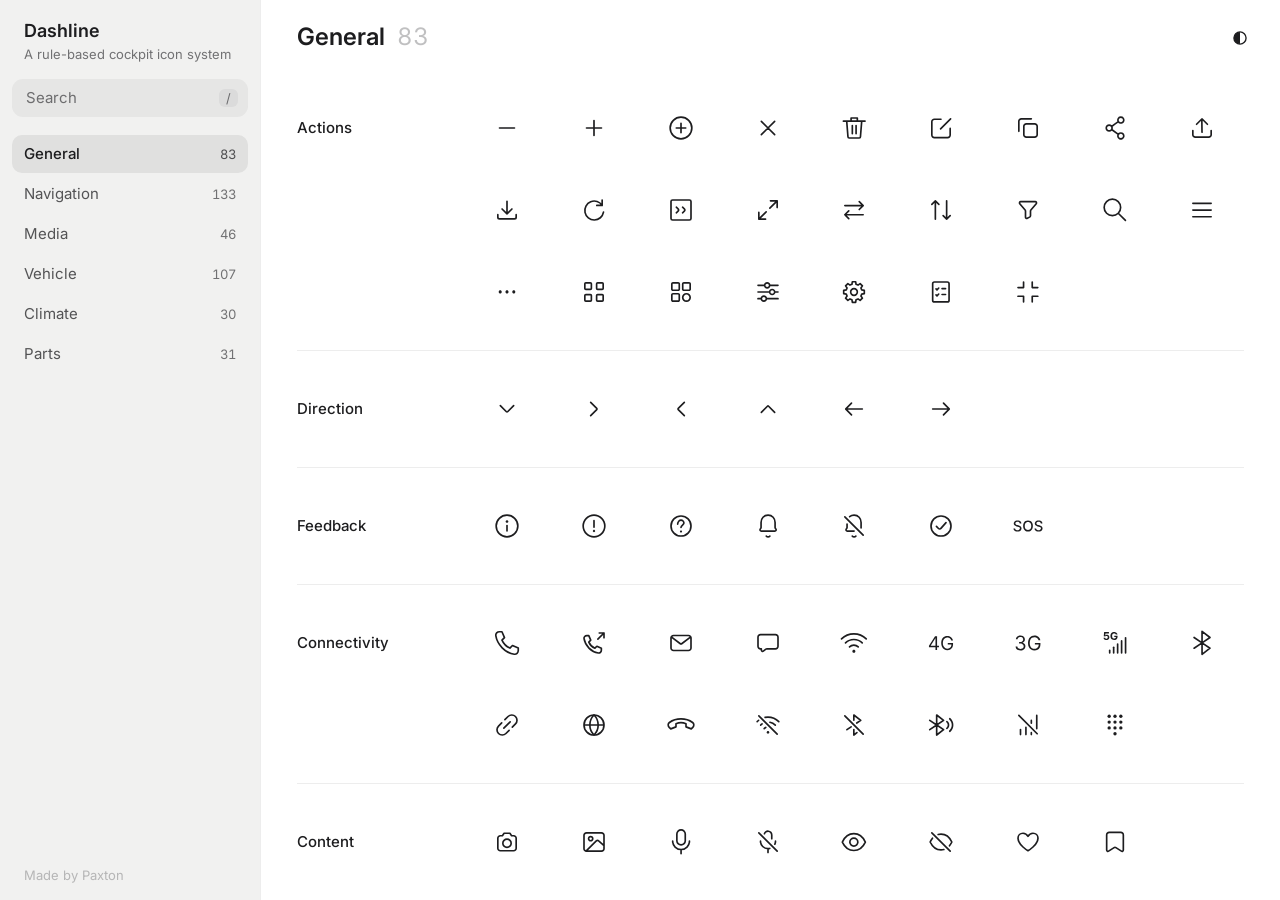
==== icons/index.html @ de334770 "Rename the cockpit icon library Dashline" ====
<!DOCTYPE html>
<html lang="en">
<head>
<meta charset="utf-8">
<meta name="viewport" content="width=device-width, initial-scale=1">
<title>Dashline</title>
<meta name="description" content="Dashline is a rule-based cockpit icon system for automotive HMI, including navigation, media, vehicle controls, and climate.">
<link rel="icon" type="image/png" sizes="32x32" href="../DriveScene-Studio/favicon-32.png">
<link rel="icon" type="image/png" sizes="64x64" href="../DriveScene-Studio/favicon-64.png">
<link rel="apple-touch-icon" href="../DriveScene-Studio/apple-touch-icon.png">
<link href="https://fonts.googleapis.com/css2?family=Inter:wght@400;500;600&display=swap" rel="stylesheet">
<style>
:root{
  --side:#f1f1f0; --bg:#efefee; --panel:#ffffff; --stage:#f6f6f5; --ink:#1d1d1f; --t2:rgba(29,29,31,.74); --t3:rgba(29,29,31,.6); --t4:rgba(29,29,31,.28);
  --icon:#1d1d1f; --hair:rgba(29,29,31,.08); --fill:rgba(29,29,31,.05); --fill2:rgba(29,29,31,.08); --sel:rgba(29,29,31,.06);
  --pill:#fff; --pill-sh:0 1px 2px rgba(0,0,0,.06),0 1px 4px rgba(0,0,0,.04);
  --accent:#007aff; --key:rgba(0,122,255,.5); --grid:rgba(0,122,255,.1);
  --gbg:var(--stage); --gl:rgba(29,29,31,.055); --gk:rgba(29,29,31,.2); --gs:rgba(29,29,31,.42); --gf:rgba(29,29,31,.025);
  --success:#1f9d3a; --warning:#b86e00; --danger:#c62828; --favorite:#f19000;
  --font:-apple-system,BlinkMacSystemFont,"SF Pro Text",Inter,sans-serif;
  --display:-apple-system,BlinkMacSystemFont,"SF Pro Display",Inter,sans-serif;
  --mono:ui-monospace,"SF Mono",Menlo,monospace;
  --out:cubic-bezier(.22,1,.36,1);
  --cell:80px; --sz:40px; --insp:380px;
  --t-title:600 24px/1.2 var(--display); --t-body:400 15px/20px var(--font); --t-cap:400 13px/18px var(--font);
  color-scheme:light;
}
:root[data-theme=dark] body{background:radial-gradient(60% 50% at 0% 100%,rgba(255,150,90,.08),transparent 70%),radial-gradient(50% 45% at 18% 0%,rgba(90,120,255,.1),transparent 70%),var(--bg)}
:root[data-theme=dark]{
  --side:#1a1b1d; --bg:#18191b; --panel:#222326; --stage:#2a2b2e; --ink:#f5f5f7; --t2:rgba(245,245,247,.74); --t3:rgba(245,245,247,.56); --t4:rgba(245,245,247,.26);
  --icon:#f5f5f7; --hair:rgba(255,255,255,.07); --fill:rgba(255,255,255,.05); --fill2:rgba(255,255,255,.09); --sel:rgba(255,255,255,.07);
  --pill:rgba(255,255,255,.12); --pill-sh:none;
  --accent:#0a84ff; --key:rgba(10,132,255,.65); --grid:rgba(10,132,255,.14);
  --gbg:var(--stage); --gl:rgba(245,245,247,.05); --gk:rgba(245,245,247,.18); --gs:rgba(245,245,247,.4); --gf:rgba(245,245,247,.025);
  --success:#32d74b; --warning:#ffb340; --danger:#ff6b60; --favorite:#ffa31a;
  color-scheme:dark;
}
*{box-sizing:border-box;margin:0;padding:0}
html,body{height:100%}
body{background:radial-gradient(60% 50% at 0% 100%,rgba(255,196,150,.22),transparent 70%),radial-gradient(50% 45% at 18% 0%,rgba(150,180,255,.20),transparent 70%),var(--bg);color:var(--ink);font:var(--t-body);-webkit-font-smoothing:antialiased;overflow:hidden;transition:background-color .4s,color .4s}
button{font:inherit;color:inherit;background:none;border:0;cursor:pointer;-webkit-tap-highlight-color:transparent}
input{font:inherit;color:inherit;border:0;outline:0;background:none}
svg.ic{display:block;overflow:visible}
.app{display:grid;grid-template-columns:260px 1fr;height:100vh}

/* ---------- sidebar ---------- */
.credit{margin-top:auto;padding:0 12px;font:var(--t-cap);color:var(--t4);text-decoration:none;transition:color .2s}.credit:hover{color:var(--t3)}
.side{display:flex;flex-direction:column;padding:19px 12px 16px;background:var(--side);min-height:0;overflow:auto;scrollbar-width:none}
.side::-webkit-scrollbar{display:none}
.brand{padding:10px 12px 0;font:var(--t-body);font-weight:500;height:32px}
.find{margin:0 0 18px;display:flex;align-items:center;gap:8px;height:38px;padding:0 10px 0 14px;border-radius:11px;background:var(--fill);transition:background-color .2s,box-shadow .2s}
.find:focus-within{background:var(--panel);box-shadow:0 0 0 1px var(--hair),var(--pill-sh)}
.find svg{width:20px;height:20px;color:var(--t3);flex:none}
.find input{flex:1;min-width:0;font:var(--t-body)}
.find input::placeholder{color:var(--t3)}
.find kbd{font:var(--t-cap);color:var(--t3);padding:0 7px;border-radius:6px;background:var(--fill)}
.find.has kbd{display:none}
.catalog-brand{display:flex;flex-wrap:wrap;align-items:baseline;gap:2px 10px;margin-bottom:16px;padding:0 12px}
.catalog-brand strong{font:600 18px/24px var(--display)}
.catalog-brand span{font:var(--t-cap);color:var(--t3);flex-basis:100%}
.nav{position:relative;display:flex;flex-direction:column;gap:2px}
.navind{position:absolute;left:0;right:0;top:0;height:38px;border-radius:10px;background:var(--fill2);z-index:0;pointer-events:none;will-change:transform;transform-origin:50% 50%}
:root{--spring:cubic-bezier(.3,1.35,.5,1)}
.it{position:relative;z-index:1;display:flex;align-items:center;height:38px;padding:0 12px;border-radius:10px;color:var(--t2);text-align:left;font:var(--t-body);transition:background-color .2s,color .2s}
.it:hover{color:var(--ink)}
.it:active{transform:scale(.985)}
.it{transition:background-color .2s,color .2s,transform .2s var(--spring)}
.it span{flex:1}
.it em{font:var(--t-cap);font-style:normal;color:var(--t3);font-variant-numeric:tabular-nums}
.it.on{color:var(--ink);font-weight:500}
.it.on em{color:var(--t2)}
.subs{display:grid;grid-template-rows:0fr;transition:grid-template-rows .3s var(--out)}
.subs > div{overflow:hidden}
.it.on + .subs{grid-template-rows:1fr}
.subs button{position:relative;display:flex;align-items:center;width:100%;height:34px;padding:0 12px 0 24px;font:var(--t-body);color:var(--t3);border-radius:10px;text-align:left;transition:color .2s}
.subs button:hover{color:var(--ink)}
.subs button.on{color:var(--ink)}
.subs button::before{content:"";position:absolute;left:13px;top:50%;width:1px;height:34px;margin-top:-17px;background:var(--hair)}
.subs button.on::before{background:var(--ink)}
.subs button em{margin-left:auto;font:var(--t-cap);font-style:normal;color:var(--t4)}
.subs > div{padding:0;transition:padding .3s var(--out)}
.it.on + .subs > div{padding:4px 0 8px}
.side > *{flex-shrink:0}
.foot{margin-top:auto;padding-top:16px;border-top:1px solid var(--hair);display:flex;flex-direction:column;gap:4px}
.row{display:flex;align-items:center;justify-content:space-between;height:40px;padding:0 12px;font:var(--t-body);color:var(--t2)}
.seg{position:relative;display:flex;padding:2px;border-radius:10px;background:var(--fill)}
.seg button{position:relative;z-index:1;width:36px;height:28px;border-radius:8px;display:grid;place-items:center;color:var(--t3);transition:color .2s;font:var(--t-cap)}
.seg button.on{color:var(--ink)}
.seg button svg{width:18px;height:18px}
.seg .ind{position:absolute;top:2px;left:2px;width:36px;height:28px;border-radius:8px;background:var(--pill);box-shadow:var(--pill-sh);transition:transform .3s cubic-bezier(.3,1.25,.5,1)}
.meta{padding:8px 12px 0;font:var(--t-cap);color:var(--t3)}

/* ---------- content ---------- */
.main{background:var(--panel);border-left:1px solid var(--hair);display:flex;flex-direction:column;min-height:0;min-width:0;overflow:hidden;transition:background-color .4s,border-radius .3s}

.mhead{flex:none;display:flex;align-items:center;gap:12px;height:76px;padding:0 20px 0 36px;border-bottom:1px solid transparent;transition:border-color .2s}
.mhead.sc{border-bottom-color:var(--hair)}
.mhead h1{font:var(--t-title)}
.mhead > span{font:var(--t-title);font-weight:400;color:var(--t4);font-variant-numeric:tabular-nums}
.mhead .sp{flex:1}
.cap{display:flex;align-items:center;height:44px;padding:0 6px;border-radius:22px;background:var(--panel);box-shadow:0 0 0 1px var(--hair),0 2px 10px rgba(0,0,0,.04);gap:2px}
.cap > i{width:1px;height:20px;background:var(--hair);margin:0 4px}
.sz{display:flex;align-items:center;gap:10px;padding:0 10px 0 12px;height:36px;color:var(--t3)}
.sz svg.s{width:14px;height:14px}.sz svg.l{width:22px;height:22px}
.sz output{font:var(--t-cap);color:var(--ink);width:22px;text-align:right;font-variant-numeric:tabular-nums}
.cb{display:flex;align-items:center;gap:8px;height:34px;padding:0 14px 0 10px;border-radius:17px;font:var(--t-body);color:var(--t2);transition:background-color .2s,color .2s,transform .2s}
.cb:hover{background:var(--fill);color:var(--ink)}
.cb:active{transform:scale(.96)}
.cb svg{width:20px;height:20px}
.cb.on{color:var(--accent);background:color-mix(in srgb,var(--accent) 10%,transparent)}
.cb .tw{position:relative;width:20px;height:20px}
.cb .tw svg{position:absolute;inset:0;transition:transform .45s cubic-bezier(.34,1.4,.64,1),opacity .25s}
:root[data-theme=dark] .cb .sun,:root:not([data-theme=dark]) .cb .moon{opacity:0;transform:rotate(-70deg) scale(.6)}
.tools{display:flex;align-items:center;gap:4px}
.tools .seg{margin-right:8px}
.tb{position:relative;width:36px;height:36px;border-radius:10px;display:grid;place-items:center;color:var(--t2);transition:background-color .2s,color .2s,transform .2s}
.tb:hover{background:var(--fill);color:var(--ink)}
.tb:active{transform:scale(.92)}
.tb svg{width:22px;height:22px}
.tb.on{color:var(--accent);background:color-mix(in srgb,var(--accent) 10%,transparent)}
.tb.theme svg{position:absolute;transition:transform .45s cubic-bezier(.34,1.4,.64,1),opacity .25s}
:root[data-theme=dark] .tb.theme .sun,:root:not([data-theme=dark]) .tb.theme .moon{opacity:0;transform:rotate(-70deg) scale(.6)}
.scroll{flex:1;overflow:auto;padding:4px 36px 80px}
.view{position:relative}
.pane{position:absolute;left:0;right:0;top:0;content-visibility:hidden;pointer-events:none}
.pane.on{position:relative;content-visibility:visible;pointer-events:auto;will-change:opacity,transform}
.pane.out{content-visibility:visible;will-change:opacity}
.view.out{opacity:0;transform:translateY(6px)}
.grp{display:grid;grid-template-columns:168px 1fr;padding:18px 0;border-top:1px solid var(--hair)}
.grp:first-child{border-top:0;padding-top:8px}
.gh{padding-top:calc((var(--cell) - 20px) / 2)}
.gh b{display:block;font:var(--t-body);font-weight:500}
.gh small{display:block;margin-top:2px;font:var(--t-cap);color:var(--t3)}
.tiles{content-visibility:auto;contain-intrinsic-size:auto 200px;display:grid;grid-template-columns:repeat(auto-fill,minmax(var(--cell),1fr));gap:2px}
.t{position:relative;width:100%;height:var(--cell);border-radius:16px;display:grid;place-items:center;color:var(--icon);outline:0;transition:background-color .2s ease}
.t:hover{background:var(--fill)}
.t .nm{position:absolute;left:4px;right:4px;bottom:7px;text-align:center;font:var(--t-cap);font-size:12px;line-height:14px;color:var(--t2);white-space:nowrap;overflow:hidden;text-overflow:ellipsis;opacity:0;transform:translateY(3px);transition:opacity .15s ease,transform .25s var(--out);pointer-events:none}
.t:hover .nm{opacity:1;transform:none;transition-delay:.45s}
.t:hover .ic{transform:scale(1.1)}
.t:active .ic{transform:scale(.92);transition-duration:.15s}
.t.sel{background:var(--fill2)}
.t:focus-visible{box-shadow:0 0 0 2px var(--accent)}
.t .ic{width:var(--sz);height:var(--sz);transition:transform .3s var(--out)}
.enter{animation:tin .4s var(--out) both;animation-delay:calc(var(--i) * 6ms)}
@keyframes tin{from{opacity:0;transform:translateY(6px)}to{opacity:1;transform:none}}
.none{padding:120px 0;text-align:center;color:var(--t3);font:var(--t-body)}
.sug{margin-top:18px;display:flex;gap:6px;justify-content:center;align-items:center;font:var(--t-body);color:var(--t3)}
.sug button{height:32px;padding:0 14px;border-radius:16px;background:var(--fill);color:var(--ink);transition:background-color .2s}
.sug button:hover{background:var(--fill2)}
.none b{display:block;font:var(--t-title);color:var(--ink);margin-bottom:6px}


/* DriveScene Studio appearance control and root reveal. */
.theme-toggle{flex:none;width:40px;height:40px;display:grid;place-items:center;border-radius:8px;color:var(--ink);touch-action:manipulation;transition:background-color 120ms,color 160ms,opacity 150ms,scale 110ms ease-out}
.theme-toggle>svg{width:18px;height:18px;display:block}
.theme-toggle:hover{background:transparent;color:var(--ink)}
.theme-toggle:focus-visible{outline:2px solid var(--accent);outline-offset:2px}
@property --theme-reveal-progress{syntax:"<length>";inherits:false;initial-value:0px}
::view-transition-group(root),::view-transition-old(root),::view-transition-new(root){animation:none;mix-blend-mode:normal}
::view-transition{pointer-events:none}
.theme-changing,.theme-changing *{transition:none!important}
@media (prefers-reduced-motion:no-preference){
.theme-changing::view-transition-old(root){z-index:1}
.theme-changing::view-transition-new(root){z-index:2;mask-image:radial-gradient(circle at var(--theme-reveal-x) var(--theme-reveal-y),#fff calc(var(--theme-reveal-progress) - 160px),transparent var(--theme-reveal-progress));animation:theme-reveal 400ms cubic-bezier(.65,0,.35,1) both}
@keyframes theme-reveal{from{--theme-reveal-progress:0px;opacity:.5}to{--theme-reveal-progress:var(--theme-reveal-radius);opacity:1}}
}

/* modal */
.veil{position:fixed;inset:0;z-index:40;background:rgba(0,0,0,.18);opacity:0;pointer-events:none;transition:opacity .3s ease}
:root[data-theme=dark] .veil{background:rgba(0,0,0,.5)}
body.modal .veil{opacity:1;pointer-events:auto}
.sheet{position:fixed;z-index:41;left:50%;top:50%;width:min(880px,calc(100vw - 48px));height:min(600px,calc(100vh - 48px));transform:translate(-50%,-50%);border-radius:24px;background:var(--panel);box-shadow:0 0 0 1px var(--hair),0 30px 80px rgba(0,0,0,.2);display:none;grid-template-columns:1fr 360px;overflow:hidden;transform-origin:0 0}
body.modal .sheet{display:grid}
.sl{position:relative;background:var(--stage);display:grid;place-items:center;overflow:hidden;contain:strict;transition:background-color .4s}
.stage .keys{overflow:visible;will-change:opacity;shape-rendering:crispEdges}
.stage{position:relative;width:62%;aspect-ratio:1;color:var(--icon)}
.stage .keys,.stage #big{position:absolute;inset:0;width:100%;height:100%}
.sl .gbtn{position:absolute;left:20px;bottom:20px;right:auto}
.sr{padding:8px 24px 24px;display:flex;flex-direction:column;overflow:auto;scrollbar-width:none}
.sr::-webkit-scrollbar{display:none}
.sr .iph{padding:0 0 0 0;margin-right:-10px;height:56px}
.sr .iname{margin-top:20px}
.sr .acts{margin-top:auto;padding-top:24px}
.sfade{animation:sfade .3s var(--out) both}
@keyframes sfade{from{opacity:0;transform:translateY(6px)}to{opacity:1;transform:none}}

/* simplified modal */
.sheet{grid-template-columns:1fr 320px;will-change:transform,opacity;contain:layout paint;backface-visibility:hidden}
.fl{will-change:transform}
.sl{transition:background-color .35s ease,color .35s ease}
.sl.dk{background:#0a0a0b;--icon:#fff;--key:rgba(10,132,255,.7);--grid:rgba(10,132,255,.16);--accent:#0a84ff;--success:#32d74b;--warning:#ffb340;--danger:#ff6b60;--favorite:#ffa31a}
.sl.lt{background:#f3f3f3;--icon:#1d1d1f;--key:rgba(0,122,255,.5);--grid:rgba(0,122,255,.1);--accent:#007aff;--success:#1f9d3a;--warning:#b86e00;--danger:#c62828;--favorite:#f19000}
.slt{position:absolute;left:24px;bottom:22px;display:flex;gap:20px}
.slt button{font:var(--t-cap);color:var(--t3);transition:color .2s;position:relative;padding:4px 0}
.sl.dk .slt button{color:rgba(255,255,255,.5)}
.slt button:hover{color:var(--ink)}.sl.dk .slt button:hover{color:#fff}
.slt button.on{color:var(--ink)}.sl.dk .slt button.on{color:#fff}
.slt button.on::after{content:"";position:absolute;left:0;right:0;bottom:0;height:1px;background:currentColor}
.sr{padding:8px 28px 28px}
.ihead{margin-top:16px}
.sr .acts2{margin-top:auto}.sr .sizes{margin-top:auto;background:none;padding:0 0 4px;justify-content:space-between}
.acts2{margin-top:28px;display:flex;align-items:center;gap:20px}
.acts2 .bt.pri{flex:1}
.lnk{display:flex;gap:18px}
.lnk button{display:inline-grid;font:var(--t-body);color:var(--t2);transition:color .2s}
.lnk button:hover{color:var(--ink)}
.lnk .lb{display:inline-grid;overflow:hidden}
.lnk .lb span{grid-area:1/1;transition:transform .35s var(--out),opacity .2s}
.lnk .lb .b{transform:translateY(110%);opacity:0;color:var(--accent)}
.lnk button.done .a{transform:translateY(-110%);opacity:0}
.lnk button.done .b{transform:none;opacity:1}

/* ---------- inspector ---------- */
.insp{min-width:0;overflow:hidden}
.ip{width:var(--insp);height:100vh;display:flex;flex-direction:column;padding:8px 8px 8px 0}
.ipin{flex:1;display:flex;flex-direction:column;border-radius:16px;background:var(--panel);box-shadow:0 0 0 1px var(--hair);overflow:auto;scrollbar-width:none;transition:background-color .4s}
.ipin::-webkit-scrollbar{display:none}
.iph{display:flex;align-items:center;gap:2px;height:60px;padding:0 12px 0 22px;flex:none}
.iph .crumb{flex:1;font:var(--t-cap);color:var(--t3);white-space:nowrap;overflow:hidden;text-overflow:ellipsis}
.rb{width:36px;height:36px;border-radius:10px;display:grid;place-items:center;color:var(--icon);transition:background-color .2s,transform .2s}
.rb:hover{background:var(--fill)}
.rb:active{transform:scale(.92)}
.rb svg{width:22px;height:22px}
#close{width:40px;height:40px;border-radius:50%;background:var(--fill);margin-right:-6px}#close:hover{background:var(--fill2)}#close svg{width:22px;height:22px}
.ib{padding:0 22px 24px;opacity:0;transform:translateX(12px);transition:opacity .2s ease,transform .3s var(--out)}
body.insp .ib{opacity:1;transform:none;transition-delay:.06s}
.stage-old{}
.icon-grid-fine,.icon-grid-keylines{vector-effect:non-scaling-stroke;fill:none;stroke-width:1}
.icon-grid-fine{stroke:var(--gl)}
.icon-grid-keylines{stroke:var(--gk)}
.gbtn{position:absolute;right:12px;bottom:12px;height:30px;padding:0 12px;border-radius:999px;font:var(--t-cap);color:var(--t2);background:var(--panel);box-shadow:var(--pill-sh),0 0 0 1px var(--hair);transition:color .2s}
.gbtn.on{color:var(--accent)}
.iname{margin-top:22px;font:var(--t-title)}
.ipath{margin-top:10px;font:var(--t-cap);color:var(--t3);display:flex;gap:12px;flex-wrap:wrap}
.ipath .r{color:var(--accent)}
.sec{margin-top:26px}
.sec h4{font:var(--t-cap);color:var(--t3);margin-bottom:10px}
.sizes{position:relative;display:flex;align-items:flex-end;justify-content:space-between;padding:16px 14px 12px;border-radius:14px;background:var(--stage);transition:background-color .4s}
.sizes button{display:flex;flex-direction:column;align-items:center;gap:10px;color:var(--icon);opacity:.45;transition:opacity .2s}
.sizes button:hover{opacity:.8}
.sizes button.on{opacity:1}
.sizes small{font:var(--t-cap);color:var(--t2);font-variant-numeric:tabular-nums;padding:2px 6px;border-radius:6px}
.sizes button.on small{color:var(--ink)}
.sizes small{position:relative;z-index:1}
.szind{position:absolute;z-index:0;left:0;top:0;height:22px;border-radius:6px;background:var(--panel);box-shadow:var(--pill-sh);pointer-events:none}
.cmp{display:grid;grid-template-columns:1fr 1fr;gap:8px}
.cmp > div{height:88px;border-radius:14px;display:flex;align-items:center;justify-content:center;gap:22px}
.cmp .lt{background:#f3f3f3;color:#1d1d1f;box-shadow:inset 0 0 0 1px rgba(0,0,0,.04);--accent:#007aff;--success:#1f9d3a;--warning:#b86e00;--danger:#c62828;--favorite:#f19000}
.cmp .dk{background:#0a0a0b;color:#fff;--accent:#0a84ff;--success:#32d74b;--warning:#ffb340;--danger:#ff6b60;--favorite:#ffa31a}
.acts{display:grid;grid-template-columns:1fr 1fr;gap:8px}
.bt{height:42px;border-radius:12px;display:flex;align-items:center;justify-content:center;gap:8px;font:var(--t-body);font-weight:500;background:var(--fill);transition:background-color .2s,transform .2s,opacity .2s}
.bt:hover{background:var(--fill2)}
.bt:active{transform:scale(.97)}
.bt.pri{background:var(--ink);color:var(--panel)}
.bt.pri:hover{opacity:.88}
.bt svg{width:20px;height:20px}
#cSvg{display:grid;place-items:center}
.svg-copy-idle,.svg-copy-result{grid-area:1/1;white-space:nowrap}
.svg-copy-result{display:inline-flex;align-items:center;gap:6px;opacity:0}
#cSvg .svg-copy-result svg{width:14px;height:14px;flex:none}
.svg-copy-result path{stroke-dasharray:1;stroke-dashoffset:0}
#cSvg[data-copy-state="failure"] .svg-copy-result svg{display:none}
.svg-copy-status{position:absolute;width:1px;height:1px;overflow:hidden;clip-path:inset(50%);white-space:nowrap}
.bt.wide{grid-column:span 2;background:none;color:var(--t2);font-weight:400;height:38px}
.bt.wide:hover{background:var(--fill);color:var(--ink)}
.fl{position:fixed;z-index:60;pointer-events:none;color:var(--icon);transform-origin:0 0}
.fl svg{width:100%;height:100%}

@media (max-width:900px){
  body{overflow:auto}
  .app,body.insp .app{grid-template-columns:1fr;height:auto}
  .side{padding:16px 12px 0}.foot,.subs,.meta{display:none}
  .catalog-brand{padding:0 4px;margin-bottom:12px}.catalog-brand span{flex-basis:auto}
  .find{margin-bottom:8px}
  .nav{flex-direction:row;overflow-x:auto;scrollbar-width:none}.it{flex:none}.it em{display:none}
  .main{margin:12px 0 0;border-radius:16px 16px 0 0;min-height:80vh}
  .mhead,.scroll{padding-left:18px;padding-right:18px}
  .grp{grid-template-columns:1fr}.gh{padding:0 0 6px}.gh span{display:inline;margin-left:8px}
  .insp{position:fixed;inset:auto 0 0 0;z-index:50;transform:translateY(100%);transition:transform .3s var(--out)}
  body.insp .insp{transform:none}.ip{width:100%;height:auto;max-height:88vh;padding:0}.ipin{border-radius:20px 20px 0 0}
  :root{--cell:68px}
}
@media (prefers-reduced-motion:reduce){*,*::before,*::after{animation-duration:1ms!important;transition-duration:1ms!important}}
</style>
</head>
<body>
<div class="app">
  <aside class="side">
    <div class="catalog-brand"><strong>Dashline</strong><span>A rule-based cockpit icon system</span></div>
    <label class="find" id="find"><input id="q" placeholder="Search" autocomplete="off" spellcheck="false"><kbd>/</kbd></label>
    <div class="nav" id="nav"></div>
    <a class="credit" href="https://github.com/Paxton0209" target="_blank" rel="noopener">Made by Paxton</a>
  </aside>

  <section class="main">
    <header class="mhead" id="mhead"><h1 id="h1">General</h1><span id="hn"></span><div class="sp"></div>
      <button id="theme-toggle" class="theme-toggle" type="button" aria-label="Switch to dark theme" title="Switch to dark theme" aria-pressed="false"><svg data-appearance width="18" height="18" viewBox="0 0 20 20" aria-hidden="true"><circle cx="10" cy="10" r="6.75" fill="none" stroke="currentColor" stroke-width="1.5"/><path d="M10 3.25a6.75 6.75 0 0 0 0 13.5Z" fill="currentColor"/></svg></button>
    </header>
    <div class="scroll" id="scroll"><div class="view" id="view"></div></div>
  </section>

</div>

<div class="veil" id="veil"></div>
<div class="sheet" id="sheet" role="dialog" aria-modal="true" aria-hidden="true">
  <div class="sl" id="sl">
    <div class="stage" id="stage"><svg class="keys" viewBox="0 0 48 48" id="keys" aria-hidden="true"></svg><svg class="ic" viewBox="0 0 48 48" id="big"></svg></div>
  </div>
  <div class="sr">
    <div class="iph"><div class="crumb" id="crumb"></div>
      <button class="rb" id="close" aria-label="Close"><svg viewBox="0 0 48 48" fill="none" stroke="currentColor" stroke-width="3.4" stroke-linecap="round"><path d="M14 14L34 34M34 14L14 34"/></svg></button>
    </div>
    <div class="ihead"><div class="iname" id="iname"></div><div class="ipath" id="ipath"></div></div>
    <div class="acts2">
      <button class="bt pri" id="cSvg" type="button" aria-label="Copy SVG">
        <span class="svg-copy-idle" aria-hidden="true">Copy SVG</span>
        <span class="svg-copy-result" aria-hidden="true">
          <svg viewBox="0 0 16 16" fill="none"><path pathLength="1" d="m3 8 3 3 7-7" stroke="currentColor" stroke-width="1.7" stroke-linecap="round" stroke-linejoin="round"/></svg>
          <span>Copied</span>
        </span>
      </button>
      <span class="svg-copy-status" id="svg-copy-status" role="status" aria-atomic="true"></span>
    </div>
  </div>
</div>

<script>
const ICONS=[
  {"n":"general/minus","c":"general","s":"<path d=\"M15 24H33.0001\" stroke-width=\"2\" stroke-linecap=\"round\" stroke-linejoin=\"round\" stroke=\"currentColor\"/>","g":"Actions"},
  {"n":"general/plus","c":"general","s":"<path d=\"M15 24H24M24 24H33M24 24V15M24 24V33\" stroke-width=\"2\" stroke-linecap=\"round\" stroke-linejoin=\"round\" stroke=\"currentColor\"/>","g":"Actions"},
  {"n":"general/add","c":"general","s":"<path d=\"M18.3125 24.0001H24M24 24.0001H29.6874M24 24.0001V18.3126M24 24.0001V29.6876\" stroke-width=\"2\" stroke-linecap=\"round\" stroke-linejoin=\"round\" stroke=\"currentColor\"/><path d=\"M11 24C11 31.1801 16.8199 37 23.9999 37C31.1799 37 36.9998 31.1801 36.9998 24C36.9998 16.82 31.1799 11.0001 23.9999 11.0001C16.8199 11.0001 11 16.82 11 24Z\" stroke-width=\"2\" stroke-linecap=\"round\" stroke-linejoin=\"round\" stroke=\"currentColor\"/>","g":"Actions"},
  {"n":"general/close","c":"general","s":"<path d=\"M16 16L24 24M24 24L32 32M24 24L32 16M24 24L16 32\" stroke-width=\"2\" stroke-linecap=\"round\" stroke-linejoin=\"round\" stroke=\"currentColor\"/>","g":"Actions"},
  {"n":"general/delete","c":"general","s":"<path d=\"M11.2448 15.75H15.2448M15.2448 15.75H20.4905M15.2448 15.75L16.75 34.5C16.75 35.3287 17.4213 36 18.25 36H30.25C31.0788 36 31.75 35.3287 31.75 34.5L33.2552 15.75M20.4905 15.75H28.0095M20.4905 15.75L20.5 12H28L28.0095 15.75M28.0095 15.75H33.2552M33.2552 15.75H37.2552M22 21V30.75M26.5 30.75V21\" stroke-width=\"2\" stroke-linecap=\"round\" stroke-linejoin=\"round\" stroke=\"currentColor\"/>","g":"Actions"},
  {"n":"general/edit","c":"general","s":"<path d=\"M24 13.5H16C15.2044 13.5 14.4413 13.8161 13.8787 14.3787C13.3161 14.9413 13 15.7044 13 16.5V32.5C13 33.2956 13.3161 34.0587 13.8787 34.6213C14.4413 35.1839 15.2044 35.5 16 35.5H32C32.7956 35.5 33.5587 35.1839 34.1213 34.6213C34.6839 34.0587 35 33.2956 35 32.5V24.5\" stroke-width=\"2\" stroke-linecap=\"round\" stroke-linejoin=\"round\" stroke=\"currentColor\"/><path d=\"M35.5 13L23.5 25\" stroke-width=\"2\" stroke-linecap=\"round\" stroke-linejoin=\"round\" stroke=\"currentColor\"/>","g":"Actions"},
  {"n":"general/copy","c":"general","s":"<path d=\"M28 13H16C15.2044 13 14.4413 13.3161 13.8787 13.8787C13.3161 14.4413 13 15.2044 13 16V28\" stroke-width=\"2\" stroke-linecap=\"round\" stroke-linejoin=\"round\" stroke=\"currentColor\"/><path d=\"M22 19H32C32.7956 19 33.5587 19.3161 34.1213 19.8787C34.6839 20.4413 35 21.2044 35 22V32C35 32.7956 34.6839 33.5587 34.1213 34.1213C33.5587 34.6839 32.7956 35 32 35H22C21.2044 35 20.4413 34.6839 19.8787 34.1213C19.3161 33.5587 19 32.7956 19 32V22C19 21.2044 19.3161 20.4413 19.8787 19.8787C20.4413 19.3161 21.2044 19 22 19Z\" stroke-width=\"2\" stroke-linecap=\"round\" stroke-linejoin=\"round\" stroke=\"currentColor\"/>","g":"Actions"},
  {"n":"general/share","c":"general","s":"<path d=\"M27.9988 31.6993C28.1457 31.4544 28.3223 31.2279 28.5251 31.0251C28.8501 30.7001 29.236 30.4423 29.6606 30.2664C30.0852 30.0905 30.5404 30 31 30C31.4596 30 31.9148 30.0905 32.3394 30.2664C32.764 30.4423 33.1499 30.7001 33.4749 31.0251C33.7999 31.3501 34.0577 31.736 34.2336 32.1606C34.4095 32.5852 34.5 33.0404 34.5 33.5C34.5 33.9596 34.4095 34.4148 34.2336 34.8394C34.0577 35.264 33.7999 35.6499 33.4749 35.9749C33.1499 36.2999 32.764 36.5577 32.3394 36.7336C31.9148 36.9095 31.4596 37 31 37C30.5404 37 30.0852 36.9095 29.6606 36.7336C29.236 36.5577 28.8501 36.2999 28.5251 35.9749C28.2001 35.6499 27.9423 35.264 27.7664 34.8394C27.5905 34.4148 27.5 33.9596 27.5 33.5C27.5 33.0404 27.5905 32.5852 27.7664 32.1606C27.8326 32.001 27.9103 31.8468 27.9988 31.6993ZM27.9988 31.6993L20.0012 25.8007M27.9988 16.3007C27.9103 16.1532 27.8326 15.999 27.7664 15.8394C27.5905 15.4148 27.5 14.9596 27.5 14.5C27.5 14.0404 27.5905 13.5852 27.7664 13.1606C27.9423 12.736 28.2001 12.3501 28.5251 12.0251C28.8501 11.7001 29.236 11.4423 29.6606 11.2664C30.0852 11.0905 30.5404 11 31 11C31.4596 11 31.9148 11.0905 32.3394 11.2664C32.764 11.4423 33.1499 11.7001 33.4749 12.0251C33.7999 12.3501 34.0577 12.736 34.2336 13.1606C34.4095 13.5852 34.5 14.0404 34.5 14.5C34.5 14.9596 34.4095 15.4148 34.2336 15.8394C34.0577 16.264 33.7999 16.6499 33.4749 16.9749C33.1499 17.2999 32.764 17.5577 32.3394 17.7336C31.9148 17.9095 31.4596 18 31 18C30.5404 18 30.0852 17.9095 29.6606 17.7336C29.236 17.5577 28.8501 17.2999 28.5251 16.9749C28.3223 16.7721 28.1457 16.5456 27.9988 16.3007ZM27.9988 16.3007C27.9988 16.3007 21.7276 20.8639 19.9751 22.1564M19.9751 22.1564C20.3155 22.7057 20.5 23.3433 20.5 24C20.5 24.6397 20.3249 25.2613 20.0012 25.8007M19.9751 22.1564C19.8343 21.9292 19.6669 21.7172 19.4749 21.5251C18.8185 20.8687 17.9283 20.5 17 20.5C16.0717 20.5 15.1815 20.8687 14.5251 21.5251C13.8687 22.1815 13.5 23.0717 13.5 24C13.5 24.9283 13.8687 25.8185 14.5251 26.4749C15.1815 27.1313 16.0717 27.5 17 27.5C17.9283 27.5 18.8185 27.1313 19.4749 26.4749C19.6789 26.2708 19.8552 26.0441 20.0012 25.8007\" stroke-width=\"2\" stroke-linecap=\"round\" stroke-linejoin=\"round\" stroke=\"currentColor\"/>","g":"Actions"},
  {"n":"general/upload","c":"general","s":"<path d=\"M24 29L23.7929 13.2071M30.5 19.5L24.2071 13.2071C24.0927 13.0927 23.9073 13.0927 23.7929 13.2071L17.5 19.5\" stroke-width=\"2\" stroke-linecap=\"round\" stroke-linejoin=\"round\" stroke=\"currentColor\"/><path d=\"M13 27V32C13 32.7956 13.3161 33.5587 13.8787 34.1213C14.4413 34.6839 15.2044 35 16 35H32C32.7956 35 33.5587 34.6839 34.1213 34.1213C34.6839 33.5587 35 32.7956 35 32V27\" stroke-width=\"2\" stroke-linecap=\"round\" stroke-linejoin=\"round\" stroke=\"currentColor\"/>","g":"Actions"},
  {"n":"general/download","c":"general","s":"<path d=\"M24.0003 13.5V28.7309M18.0771 22.8078L24.0003 28.7309L29.9234 22.8078\" stroke-width=\"2\" stroke-linecap=\"round\" stroke-linejoin=\"round\" stroke=\"currentColor\"/><path d=\"M13 29.577V32.654C13 33.7586 13.8954 34.654 15 34.654H33.0002C34.1048 34.654 35.0002 33.7586 35.0002 32.654V29.577\" stroke-width=\"2\" stroke-linecap=\"round\" stroke-linejoin=\"round\" stroke=\"currentColor\"/>","g":"Actions"},
  {"n":"general/refresh","c":"general","s":"<path d=\"M33.7878 18.4959C30.8582 13.8944 25.0926 12.0447 20.0614 14.0917C15.0293 16.1379 12.1562 21.5019 13.2204 26.862C14.2845 32.2212 18.9852 36.0594 24.4114 35.9993C29.8376 35.9393 34.4529 31.9978 35.4001 26.616M33.7878 12V18.4959H27.3386\" stroke-width=\"2\" stroke-linecap=\"round\" stroke-linejoin=\"round\" stroke=\"currentColor\"/>","g":"Actions"},
  {"n":"general/open","c":"general","s":"<path d=\"M13.875 12H34.125C35.1607 12 36 12.8392 36 13.875V34.125C36 35.1607 35.1607 36 34.125 36H13.875C12.8392 36 12 35.1607 12 34.125V13.875C12 12.8392 12.8392 12 13.875 12Z\" stroke-width=\"2\" stroke-linecap=\"round\" stroke-linejoin=\"round\" stroke=\"currentColor\"/><path d=\"M18.3755 20.625L20.4737 22.5134C21.3565 23.3079 21.3565 24.6921 20.4737 25.4866L18.3755 27.375\" stroke-width=\"2\" stroke-linecap=\"round\" stroke-linejoin=\"round\" stroke=\"currentColor\"/><path d=\"M25.8755 20.625L27.9737 22.5134C28.8565 23.3079 28.8565 24.6921 27.9737 25.4866L25.8755 27.375\" stroke-width=\"2\" stroke-linecap=\"round\" stroke-linejoin=\"round\" stroke=\"currentColor\"/>","g":"Actions"},
  {"n":"general/expand","c":"general","s":"<path d=\"M26.9333 12.9999H35V21.0665M35 12.9999L26.2 21.7999M21.0666 34.9998H13V26.9332M13 34.9998L21.8 26.1999\" stroke-width=\"2\" stroke-linecap=\"round\" stroke-linejoin=\"round\" stroke=\"currentColor\"/>","g":"Actions"},
  {"n":"general/swap","c":"general","s":"<path d=\"M13 18.7143H35M30.2857 14L35 18.7143L30.2857 23.4286M35 29.7143H13M17.7143 25L13 29.7143L17.7143 34.4286\" stroke-width=\"2\" stroke-linecap=\"round\" stroke-linejoin=\"round\" stroke=\"currentColor\"/>","g":"Actions"},
  {"n":"general/sort","c":"general","s":"<path d=\"M17.2308 34.9999V13M13 17.2308L17.2308 13L21.4615 17.2308M30.7692 13V34.9999M26.5384 30.7692L30.7692 34.9999L34.9999 30.7692\" stroke-width=\"2\" stroke-linecap=\"round\" stroke-linejoin=\"round\" stroke=\"currentColor\"/>","g":"Actions"},
  {"n":"general/filter","c":"general","s":"<path d=\"M21 25.2399V32.573C21 33.6881 22.1735 34.4133 23.1709 33.9147L25.8945 32.5529C26.5721 32.2141 27.0001 31.5215 27.0001 30.764V25.2399C27.0001 24.7625 27.1708 24.3008 27.4815 23.9383L33.8776 16.4762C34.7117 15.5032 34.0203 14 32.7388 14H15.2613C13.9798 14 13.2884 15.5032 14.1224 16.4762L20.5185 23.9383C20.8293 24.3008 21 24.7625 21 25.2399Z\" stroke-width=\"2\" stroke-linecap=\"round\" stroke-linejoin=\"round\" stroke=\"currentColor\"/>","g":"Actions"},
  {"n":"general/search","c":"general","s":"<path d=\"M36.5121 36.5123L27.8586 27.8587M27.8586 27.8587C26.0714 29.6459 23.6025 30.7514 20.8756 30.7514C15.4218 30.7514 11 26.3296 11 20.8757C11 15.4219 15.4218 11.0001 20.8756 11.0001C26.3294 11.0001 30.7512 15.4219 30.7512 20.8757C30.7512 23.6027 29.6458 26.0716 27.8586 27.8587Z\" stroke-width=\"2\" stroke-linecap=\"round\" stroke-linejoin=\"round\" stroke=\"currentColor\"/>","g":"Actions"},
  {"n":"general/menu","c":"general","s":"<path d=\"M13 16H35.0002M13 24.0667H35.0002M13 32.1335H35.0002\" stroke-width=\"2\" stroke-linecap=\"round\" stroke-linejoin=\"round\" stroke=\"currentColor\"/>","g":"Actions"},
  {"n":"general/more","c":"general","s":"<path d=\"M14.0002 23.8518C14.0002 24.8748 14.829 25.7035 15.852 25.7035C16.875 25.7035 17.7037 24.8748 17.7037 23.8518C17.7037 22.8288 16.875 22 15.852 22C14.829 22 14.0002 22.8288 14.0002 23.8518Z\" fill-rule=\"evenodd\" clip-rule=\"evenodd\" fill=\"currentColor\"/><path d=\"M22.1496 23.8518C22.1496 24.8748 22.9784 25.7035 24.0014 25.7035C25.0244 25.7035 25.8531 24.8748 25.8531 23.8518C25.8531 22.8288 25.0244 22 24.0014 22C22.9784 22 22.1496 22.8288 22.1496 23.8518Z\" fill-rule=\"evenodd\" clip-rule=\"evenodd\" fill=\"currentColor\"/><path d=\"M30.2966 23.8518C30.2966 24.8748 31.1253 25.7035 32.1483 25.7035C33.1713 25.7035 34.0001 24.8748 34.0001 23.8518C34.0001 22.8288 33.1713 22 32.1483 22C31.1253 22 30.2966 22.8288 30.2966 23.8518Z\" fill-rule=\"evenodd\" clip-rule=\"evenodd\" fill=\"currentColor\"/>","g":"Actions"},
  {"n":"general/grid","c":"general","s":"<path d=\"M14.1786 13H19.6786C20.3291 13 20.8571 13.528 20.8571 14.1786V19.6786C20.8571 20.3291 20.3291 20.8571 19.6786 20.8571H14.1786C13.528 20.8571 13 20.3291 13 19.6786V14.1786C13 13.528 13.528 13 14.1786 13Z\" stroke-width=\"2\" stroke-linecap=\"round\" stroke-linejoin=\"round\" stroke=\"currentColor\"/><path d=\"M28.3216 13H33.8216C34.4722 13 35.0002 13.528 35.0002 14.1786V19.6786C35.0002 20.3291 34.4722 20.8571 33.8216 20.8571H28.3216C27.6711 20.8571 27.1431 20.3291 27.1431 19.6786V14.1786C27.1431 13.528 27.6711 13 28.3216 13Z\" stroke-width=\"2\" stroke-linecap=\"round\" stroke-linejoin=\"round\" stroke=\"currentColor\"/><path d=\"M14.1786 27.1428H19.6786C20.3291 27.1428 20.8571 27.6708 20.8571 28.3214V33.8214C20.8571 34.472 20.3291 35 19.6786 35H14.1786C13.528 35 13 34.472 13 33.8214V28.3214C13 27.6708 13.528 27.1428 14.1786 27.1428Z\" stroke-width=\"2\" stroke-linecap=\"round\" stroke-linejoin=\"round\" stroke=\"currentColor\"/><path d=\"M28.3216 27.1428H33.8216C34.4722 27.1428 35.0002 27.6708 35.0002 28.3214V33.8214C35.0002 34.472 34.4722 35 33.8216 35H28.3216C27.6711 35 27.1431 34.472 27.1431 33.8214V28.3214C27.1431 27.6708 27.6711 27.1428 28.3216 27.1428Z\" stroke-width=\"2\" stroke-linecap=\"round\" stroke-linejoin=\"round\" stroke=\"currentColor\"/>","g":"Actions"},
  {"n":"general/apps","c":"general","s":"<path d=\"M14.375 13H20.5625C20.9272 13 21.2769 13.1449 21.5348 13.4027C21.7927 13.6606 21.9375 14.0103 21.9375 14.375V20.5625C21.9375 20.9272 21.7927 21.2769 21.5348 21.5348C21.2769 21.7927 20.9272 21.9375 20.5625 21.9375H14.375C14.0103 21.9375 13.6606 21.7927 13.4027 21.5348C13.1449 21.2769 13 20.9272 13 20.5625V14.375C13 14.0103 13.1449 13.6606 13.4027 13.4027C13.6606 13.1449 14.0103 13 14.375 13Z\" stroke-width=\"2\" stroke-linecap=\"round\" stroke-linejoin=\"round\" stroke=\"currentColor\"/><path d=\"M27.4375 13H33.625C33.9897 13 34.3394 13.1449 34.5973 13.4027C34.8552 13.6606 35 14.0103 35 14.375V20.5625C35 20.9272 34.8552 21.2769 34.5973 21.5348C34.3394 21.7927 33.9897 21.9375 33.625 21.9375H27.4375C27.0729 21.9375 26.7231 21.7927 26.4652 21.5348C26.2074 21.2769 26.0625 20.9272 26.0625 20.5625V14.375C26.0625 14.0103 26.2074 13.6606 26.4652 13.4027C26.7231 13.1449 27.0729 13 27.4375 13Z\" stroke-width=\"2\" stroke-linecap=\"round\" stroke-linejoin=\"round\" stroke=\"currentColor\"/><path d=\"M14.375 26.0625H20.5625C20.9272 26.0625 21.2769 26.2074 21.5348 26.4652C21.7927 26.7231 21.9375 27.0729 21.9375 27.4375V33.625C21.9375 33.9897 21.7927 34.3394 21.5348 34.5973C21.2769 34.8552 20.9272 35 20.5625 35H14.375C14.0103 35 13.6606 34.8552 13.4027 34.5973C13.1449 34.3394 13 33.9897 13 33.625V27.4375C13 27.0729 13.1449 26.7231 13.4027 26.4652C13.6606 26.2074 14.0103 26.0625 14.375 26.0625Z\" stroke-width=\"2\" stroke-linecap=\"round\" stroke-linejoin=\"round\" stroke=\"currentColor\"/><path d=\"M35 30.5313C35 31.7165 34.5292 32.8531 33.6912 33.6912C32.8531 34.5292 31.7165 35 30.5313 35C29.3461 35 28.2094 34.5292 27.3714 33.6912C26.5333 32.8531 26.0625 31.7165 26.0625 30.5313C26.0625 29.3461 26.5333 28.2094 27.3714 27.3714C28.2094 26.5333 29.3461 26.0625 30.5313 26.0625C31.7165 26.0625 32.8531 26.5333 33.6912 27.3714C34.5292 28.2094 35 29.3461 35 30.5313Z\" stroke-width=\"2\" stroke-linecap=\"round\" stroke-linejoin=\"round\" stroke=\"currentColor\"/>","g":"Actions"},
  {"n":"general/sliders","c":"general","s":"<path d=\"M20 16C20 16.7956 20.3161 17.5587 20.8787 18.1213C21.4413 18.6839 22.2044 19 23 19C23.7956 19 24.5587 18.6839 25.1213 18.1213C25.6839 17.5587 26 16.7956 26 16M20 16C20 15.2044 20.3161 14.4413 20.8787 13.8787C21.4413 13.3161 22.2044 13 23 13C23.7956 13 24.5587 13.3161 25.1213 13.8787C25.6839 14.4413 26 15.2044 26 16M20 16H12M26 16H36\" stroke-width=\"2\" stroke-linecap=\"round\" stroke-linejoin=\"round\" stroke=\"currentColor\"/><path d=\"M26 24C26 24.7956 26.3161 25.5587 26.8787 26.1213C27.4413 26.6839 28.2044 27 29 27C29.7956 27 30.5587 26.6839 31.1213 26.1213C31.6839 25.5587 32 24.7956 32 24M26 24C26 23.2044 26.3161 22.4413 26.8787 21.8787C27.4413 21.3161 28.2044 21 29 21C29.7956 21 30.5587 21.3161 31.1213 21.8787C31.6839 22.4413 32 23.2044 32 24M26 24H12M32 24H36\" stroke-width=\"2\" stroke-linecap=\"round\" stroke-linejoin=\"round\" stroke=\"currentColor\"/><path d=\"M16 32C16 32.7956 16.3161 33.5587 16.8787 34.1213C17.4413 34.6839 18.2044 35 19 35C19.7956 35 20.5587 34.6839 21.1213 34.1213C21.6839 33.5587 22 32.7956 22 32M16 32C16 31.2044 16.3161 30.4413 16.8787 29.8787C17.4413 29.3161 18.2044 29 19 29C19.7956 29 20.5587 29.3161 21.1213 29.8787C21.6839 30.4413 22 31.2044 22 32M16 32H12M22 32H36\" stroke-width=\"2\" stroke-linecap=\"round\" stroke-linejoin=\"round\" stroke=\"currentColor\"/>","g":"Actions"},
  {"n":"general/settings","c":"general","s":"<path d=\"M21.52 14.73L22.04 11.65H25.96L26.48 14.73L28.8 15.69L31.35 13.89L34.11 16.65L32.31 19.2L33.27 21.52L36.35 22.04V25.96L33.27 26.48L32.31 28.8L34.11 31.35L31.35 34.11L28.8 32.31L26.48 33.27L25.96 36.35H22.04L21.52 33.27L19.2 32.31L16.65 34.11L13.89 31.35L15.69 28.8L14.73 26.48L11.65 25.96V22.04L14.73 21.52L15.69 19.2L13.89 16.65L16.65 13.89L19.2 15.69L21.52 14.73Z\" stroke-width=\"2\" stroke-linecap=\"round\" stroke-linejoin=\"round\" stroke=\"currentColor\"/><path d=\"M20 24C20 25.0609 20.4214 26.0783 21.1716 26.8284C21.9217 27.5786 22.9391 28 24 28C25.0609 28 26.0783 27.5786 26.8284 26.8284C27.5786 26.0783 28 25.0609 28 24C28 22.9391 27.5786 21.9217 26.8284 21.1716C26.0783 20.4214 25.0609 20 24 20C22.9391 20 21.9217 20.4214 21.1716 21.1716C20.4214 21.9217 20 22.9391 20 24Z\" stroke-width=\"2\" stroke-linecap=\"round\" stroke-linejoin=\"round\" stroke=\"currentColor\"/>","g":"Actions"},
  {"n":"general/chevron_down","c":"general","s":"<path d=\"M16 19.9999L23.293 27.2928C23.6835 27.6834 24.3167 27.6834 24.7072 27.2928L32.0001 19.9999\" stroke-width=\"2\" stroke-linecap=\"round\" stroke-linejoin=\"round\" stroke=\"currentColor\"/>","g":"Direction"},
  {"n":"general/chevron_right","c":"general","s":"<path d=\"M20 16L27.2929 23.2929C27.6834 23.6834 27.6834 24.3166 27.2929 24.7071L20 32\" stroke-width=\"2\" stroke-linecap=\"round\" stroke-linejoin=\"round\" stroke=\"currentColor\"/>","g":"Direction"},
  {"n":"general/chevron_left","c":"general","s":"<path d=\"M28 16L20.7071 23.2929C20.3166 23.6834 20.3166 24.3166 20.7071 24.7071L28 32\" stroke-width=\"2\" stroke-linecap=\"round\" stroke-linejoin=\"round\" stroke=\"currentColor\"/>","g":"Direction"},
  {"n":"general/chevron_up","c":"general","s":"<path d=\"M16 28L23.2929 20.7071C23.6834 20.3166 24.3166 20.3166 24.7071 20.7071L32 28\" stroke-width=\"2\" stroke-linecap=\"round\" stroke-linejoin=\"round\" stroke=\"currentColor\"/>","g":"Direction"},
  {"n":"general/arrow_back","c":"general","s":"<path d=\"M34 24L14.205 23.795M14.205 23.795L21 17M14.205 23.795C14.0918 23.9082 14.0918 24.0918 14.205 24.205L21 31\" stroke-width=\"2\" stroke-linecap=\"round\" stroke-linejoin=\"round\" stroke=\"currentColor\"/>","g":"Direction"},
  {"n":"general/arrow_forward","c":"general","s":"<path d=\"M14 24L33.795 23.795M33.795 23.795L27 17M33.795 23.795C33.9082 23.9082 33.9082 24.0918 33.795 24.205L27 31\" stroke-width=\"2\" stroke-linecap=\"round\" stroke-linejoin=\"round\" stroke=\"currentColor\"/>","g":"Direction"},
  {"n":"general/info","c":"general","s":"<path d=\"M22.375 18.6249C22.375 19.5222 23.1027 20.2499 24 20.2499C24.8973 20.2499 25.625 19.5222 25.625 18.6249C25.625 17.7275 24.8973 16.9999 24 16.9999C23.1027 16.9999 22.375 17.7275 22.375 18.6249Z\" fill-rule=\"evenodd\" clip-rule=\"evenodd\" fill=\"currentColor\"/><path d=\"M24 23.5V30\" stroke-width=\"2\" stroke-linecap=\"round\" stroke-linejoin=\"round\" stroke=\"currentColor\"/><path d=\"M11 24C11 31.18 16.8199 36.9999 23.9999 36.9999C31.1799 36.9999 36.9998 31.18 36.9998 24C36.9998 16.82 31.1799 11.0001 23.9999 11.0001C16.8199 11.0001 11 16.82 11 24Z\" stroke-width=\"2\" stroke-linecap=\"round\" stroke-linejoin=\"round\" stroke=\"currentColor\"/>","g":"Feedback"},
  {"n":"general/alert","c":"general","s":"<path d=\"M37 24C37 25.7072 36.6638 27.3977 36.0105 28.9749C35.3572 30.5521 34.3996 31.9853 33.1924 33.1924C31.9853 34.3996 30.5521 35.3572 28.9749 36.0105C27.3977 36.6638 25.7072 37 24 37C22.2928 37 20.6024 36.6638 19.0251 36.0105C17.4479 35.3572 16.0148 34.3996 14.8076 33.1924C13.6005 31.9853 12.6429 30.5521 11.9896 28.9749C11.3363 27.3977 11 25.7072 11 24C11 22.2928 11.3363 20.6024 11.9896 19.0251C12.6429 17.4479 13.6005 16.0148 14.8076 14.8076C16.0148 13.6005 17.4479 12.6429 19.0251 11.9896C20.6024 11.3363 22.2928 11 24 11C25.7072 11 27.3977 11.3363 28.9749 11.9896C30.5521 12.6429 31.9853 13.6005 33.1924 14.8076C34.3996 16.0148 35.3572 17.4479 36.0105 19.0251C36.6638 20.6024 37 22.2928 37 24Z\" stroke-width=\"2\" stroke-linecap=\"round\" stroke-linejoin=\"round\" stroke=\"currentColor\"/><path d=\"M24.0002 17.6285V25.5214\" stroke-width=\"2\" stroke-linecap=\"round\" stroke-linejoin=\"round\" stroke=\"currentColor\"/><path d=\"M25.3929 29.9786C25.3929 30.348 25.2461 30.7022 24.9849 30.9635C24.7237 31.2247 24.3694 31.3714 24 31.3714C23.6306 31.3714 23.2763 31.2247 23.0151 30.9635C22.7539 30.7022 22.6072 30.348 22.6072 29.9786C22.6072 29.6091 22.7539 29.2549 23.0151 28.9937C23.2763 28.7324 23.6306 28.5857 24 28.5857C24.3694 28.5857 24.7237 28.7324 24.9849 28.9937C25.2461 29.2549 25.3929 29.6091 25.3929 29.9786Z\" fill=\"currentColor\"/>","g":"Feedback"},
  {"n":"general/help","c":"general","s":"<path d=\"M12 24C12 27.1826 13.2643 30.2348 15.5147 32.4853C17.7652 34.7357 20.8174 36 24 36C27.1826 36 30.2348 34.7357 32.4853 32.4853C34.7357 30.2348 36 27.1826 36 24C36 20.8174 34.7357 17.7652 32.4853 15.5147C30.2348 13.2643 27.1826 12 24 12C20.8174 12 17.7652 13.2643 15.5147 15.5147C13.2643 17.7652 12 20.8174 12 24Z\" stroke-width=\"2\" stroke-linecap=\"round\" stroke-linejoin=\"round\" stroke=\"currentColor\"/><path d=\"M19.9944 21.7206C19.9944 20.7924 20.8687 18.6815 21.5251 18.0251C22.1815 17.3687 23.0717 17 24 17C24.9282 17 25.8185 17.3687 26.4749 18.0251C27.1312 18.6815 27.5 19.5717 27.5 20.5C27.5 22.6 24 23.3 24 25.8\" stroke-width=\"2\" stroke-linecap=\"round\" stroke-linejoin=\"round\" stroke=\"currentColor\"/><path d=\"M24 31.9C24.7179 31.9 25.2999 31.318 25.2999 30.6C25.2999 29.882 24.7179 29.3 24 29.3C23.282 29.3 22.7 29.882 22.7 30.6C22.7 31.318 23.282 31.9 24 31.9Z\" fill=\"currentColor\"/>","g":"Feedback"},
  {"n":"general/bell","c":"general","s":"<path d=\"M24.0883 11C19.1177 11 15.6765 14.8235 15.6765 19.7942V25.6638C15.6765 26.0741 15.5503 26.4745 15.3149 26.8107L14.6521 27.7576C13.9562 28.7517 14.6674 30.1177 15.881 30.1177H32.2956C33.5091 30.1177 34.2204 28.7517 33.5245 27.7576L32.8616 26.8107C32.6263 26.4745 32.5001 26.0741 32.5001 25.6638V19.7942C32.5001 14.8235 29.0589 11 24.0883 11Z\" stroke-width=\"2\" stroke-linecap=\"round\" stroke-linejoin=\"round\" stroke=\"currentColor\"/><path d=\"M21.9267 36.1042C22.5003 36.6779 23.2783 37.0001 24.0896 37.0001C24.9009 37.0001 25.6789 36.6779 26.2525 36.1042\" stroke-width=\"2\" stroke-linecap=\"round\" stroke-linejoin=\"round\" stroke=\"currentColor\"/>","g":"Feedback"},
  {"n":"general/bell_off","c":"general","s":"<path d=\"M32.5 26.294V19.794C32.5 14.824 29.059 11 24.088 11C22.014 11 20.206 11.666 18.803 12.803\" stroke-width=\"2\" stroke-linecap=\"round\" stroke-linejoin=\"round\" stroke=\"currentColor\"/><path d=\"M15.676 21.676V25.6637C15.676 26.074 15.5498 26.4743 15.3146 26.8104L14.6515 27.758C13.9558 28.7522 14.6671 30.118 15.8805 30.118H24.118\" stroke-width=\"2\" stroke-linecap=\"round\" stroke-linejoin=\"round\" stroke=\"currentColor\"/><path d=\"M21.9262 36.1038C22.5001 36.6776 23.2784 37 24.09 37C24.9015 37 25.6799 36.6776 26.2537 36.1038\" stroke-width=\"2\" stroke-linecap=\"round\" stroke-linejoin=\"round\" stroke=\"currentColor\"/><path d=\"M13 13L35 35\" stroke-width=\"2\" stroke-linecap=\"round\" stroke-linejoin=\"round\" stroke=\"currentColor\"/>","g":"Feedback"},
  {"n":"general/check_circle","c":"general","s":"<path d=\"M24 12C20.8174 12 17.7652 13.2643 15.5147 15.5147C13.2643 17.7652 12 20.8174 12 24C12 27.1826 13.2643 30.2348 15.5147 32.4853C17.7652 34.7357 20.8174 36 24 36C27.1826 36 30.2348 34.7357 32.4853 32.4853C34.7357 30.2348 36 27.1826 36 24C36 20.8174 34.7357 17.7652 32.4853 15.5147C30.2348 13.2643 27.1826 12 24 12Z\" stroke-width=\"2\" stroke-linecap=\"round\" stroke-linejoin=\"round\" stroke=\"currentColor\"/><path d=\"M18.5 24.5L20.9946 26.9946C21.8104 27.8104 23.1453 27.7687 23.9085 26.9037L30 20\" stroke-width=\"2\" stroke-linecap=\"round\" stroke-linejoin=\"round\" stroke=\"currentColor\"/>","g":"Feedback"},
  {"n":"general/phone","c":"general","s":"<path d=\"M14.905 10.5H17.9485L20.992 17.4565L17.9485 20.5C19.6876 24.4131 23.6007 28.3261 27.5137 30.0652L30.5572 27.0218L37.5137 30.0652V33.1087C37.5137 35.7174 35.3398 37.8913 32.7311 37.4565C21.8615 35.7174 12.2963 26.1522 10.5571 15.2826C10.1224 12.6739 12.2963 10.5 14.905 10.5Z\" stroke-width=\"2\" stroke-linecap=\"round\" stroke-linejoin=\"round\" stroke=\"currentColor\"/>","g":"Connectivity"},
  {"n":"general/phone_outgoing","c":"general","s":"<path d=\"M15.3966 15.1721H17.7431L20.0896 20.5355L17.7431 22.882C19.0839 25.899 22.1009 28.9159 25.1178 30.2568L27.4643 27.9103L32.8277 30.2568V32.6033C32.8277 34.6146 31.1516 36.2906 29.1404 35.9554C20.76 34.6146 13.3853 27.2398 12.0444 18.8595C11.7092 16.8482 13.3853 15.1721 15.3966 15.1721Z\" stroke-width=\"2\" stroke-linecap=\"round\" stroke-linejoin=\"round\" stroke=\"currentColor\"/><path d=\"M28.6416 19.3584L36 12M30.2768 12H36V17.7232\" stroke-width=\"2\" stroke-linecap=\"round\" stroke-linejoin=\"round\" stroke=\"currentColor\"/>","g":"Connectivity"},
  {"n":"general/mail","c":"general","s":"<path d=\"M35.6845 16.6608C35.5415 16.3741 35.3521 16.1095 35.1213 15.8787C34.5587 15.3161 33.7956 15 33 15H15C14.2044 15 13.4413 15.3161 12.8787 15.8787C12.6479 16.1095 12.4585 16.3741 12.3155 16.6608C12.1099 17.0729 12 17.5308 12 18V30C12 30.7956 12.3161 31.5587 12.8787 32.1213C13.4413 32.6839 14.2044 33 15 33H33C33.7956 33 34.5587 32.6839 35.1213 32.1213C35.6839 31.5587 36 30.7956 36 30V18C36 17.5308 35.8901 17.0729 35.6845 16.6608ZM12.3155 16.6608L22.7934 24.5872C23.5072 25.1272 24.4928 25.1272 25.2066 24.5872L35.6845 16.6608\" stroke-width=\"2\" stroke-linecap=\"round\" stroke-linejoin=\"round\" stroke=\"currentColor\"/>","g":"Connectivity"},
  {"n":"general/message","c":"general","s":"<path d=\"M15 14H33C33.7956 14 34.5587 14.3161 35.1213 14.8787C35.6839 15.4413 36 16.2044 36 17V28C36 28.7956 35.6839 29.5587 35.1213 30.1213C34.5587 30.6839 33.7956 31 33 31H22.6667C22.2339 31 21.8129 31.1404 21.4667 31.4L18.4 33.7C17.4111 34.4416 16 33.7361 16 32.5V31H15C14.2044 31 13.4413 30.6839 12.8787 30.1213C12.3161 29.5587 12 28.7956 12 28V17C12 16.2044 12.3161 15.4413 12.8787 14.8787C13.4413 14.3161 14.2044 14 15 14Z\" stroke-width=\"2\" stroke-linecap=\"round\" stroke-linejoin=\"round\" stroke=\"currentColor\"/>","g":"Connectivity"},
  {"n":"general/wifi","c":"general","s":"<path d=\"M18.6045 28.7508C19.9934 27.3637 21.876 26.5845 23.839 26.5845C25.8019 26.5845 27.6846 27.3637 29.0734 28.7508\" stroke-width=\"2\" stroke-linecap=\"round\" stroke-linejoin=\"round\" stroke=\"currentColor\"/><path d=\"M13.8026 23.9484C16.4649 21.2872 20.0751 19.7922 23.8394 19.7922C27.6037 19.7922 31.2139 21.2872 33.8763 23.9484\" stroke-width=\"2\" stroke-linecap=\"round\" stroke-linejoin=\"round\" stroke=\"currentColor\"/><path d=\"M9 19.146C12.9358 15.2108 18.2736 13 23.8392 13C29.4049 13 34.7427 15.2108 38.6785 19.146\" stroke-width=\"2\" stroke-linecap=\"round\" stroke-linejoin=\"round\" stroke=\"currentColor\"/><path d=\"M25.691 33.9853C25.691 34.4764 25.4959 34.9475 25.1486 35.2947C24.8014 35.642 24.3303 35.8371 23.8392 35.8371C23.3481 35.8371 22.8771 35.642 22.5298 35.2947C22.1825 34.9475 21.9874 34.4764 21.9874 33.9853C21.9874 33.4942 22.1825 33.0232 22.5298 32.6759C22.8771 32.3286 23.3481 32.1335 23.8392 32.1335C24.3303 32.1335 24.8014 32.3286 25.1486 32.6759C25.4959 33.0232 25.691 33.4942 25.691 33.9853Z\" fill=\"currentColor\"/>","g":"Connectivity"},
  {"n":"general/4g","c":"general","s":"<path d=\"M9.54541 28.9974V27.3403L16.8565 15.7725H18.0588V18.3395H17.2464L11.7225 27.0803V27.2103H21.5681V28.9974H9.54541ZM17.3764 32.4093V15.7725H19.2935V32.4093H17.3764Z\" fill=\"currentColor\"/><path d=\"M36.2776 20.9715C36.0988 20.4245 35.8633 19.9344 35.5708 19.5012C35.2838 19.0625 34.9399 18.6888 34.5391 18.3801C34.1438 18.0714 33.6943 17.8358 33.1907 17.6734C32.687 17.5109 32.1346 17.4297 31.5335 17.4297C30.5478 17.4297 29.6516 17.6842 28.8446 18.1933C28.0377 18.7023 27.396 19.4524 26.9194 20.4435C26.4428 21.4345 26.2045 22.6503 26.2045 24.0909C26.2045 25.5314 26.4455 26.7472 26.9275 27.7383C27.4095 28.7294 28.0621 29.4794 28.8852 29.9885C29.7084 30.4976 30.6345 30.7521 31.6635 30.7521C32.6166 30.7521 33.456 30.549 34.1817 30.1428C34.9128 29.7312 35.4815 29.1518 35.8876 28.4044C36.2992 27.6516 36.505 26.7662 36.505 25.7481L37.1224 25.878H32.1184V24.0909H38.4546V25.878C38.4546 27.2482 38.1622 28.4396 37.5773 29.4523C36.9978 30.4651 36.1963 31.2503 35.1728 31.8081C34.1546 32.3605 32.9849 32.6367 31.6635 32.6367C30.1904 32.6367 28.8961 32.2901 27.7805 31.5969C26.6703 30.9037 25.8038 29.9181 25.181 28.64C24.5636 27.3619 24.2549 25.8455 24.2549 24.0909C24.2549 22.7749 24.4309 21.5916 24.7829 20.5409C25.1403 19.4849 25.644 18.5859 26.2939 17.844C26.9437 17.102 27.7128 16.5334 28.6009 16.1381C29.4891 15.7427 30.4666 15.545 31.5335 15.545C32.4108 15.545 33.2286 15.6777 33.9868 15.9431C34.7504 16.203 35.43 16.574 36.0257 17.056C36.6269 17.5326 37.1278 18.1039 37.5286 18.77C37.9293 19.4307 38.2055 20.1646 38.3572 20.9715H36.2776Z\" fill=\"currentColor\"/>","g":"Connectivity"},
  {"n":"general/3g","c":"general","s":"<path d=\"M15.0168 32.9468C13.8923 32.9468 12.8899 32.7537 12.0096 32.3675C11.135 31.9813 10.4393 31.4447 9.92244 30.7575C9.41131 30.0646 9.13302 29.261 9.08759 28.3466H11.2344C11.2798 28.9088 11.4729 29.3944 11.8137 29.8033C12.1544 30.2066 12.6002 30.5189 13.1511 30.7404C13.702 30.9619 14.3125 31.0727 14.9827 31.0727C15.7324 31.0727 16.3968 30.942 16.9761 30.6808C17.5554 30.4195 18.0098 30.0561 18.3392 29.5904C18.6686 29.1247 18.8333 28.5851 18.8333 27.9718C18.8333 27.33 18.6742 26.7649 18.3562 26.2765C18.0382 25.7824 17.5725 25.3962 16.9591 25.1179C16.3457 24.8396 15.5961 24.7005 14.7101 24.7005H13.313V22.8263H14.7101C15.403 22.8263 16.0107 22.7014 16.5332 22.4515C17.0613 22.2016 17.4731 21.8495 17.7684 21.3951C18.0694 20.9408 18.2199 20.4069 18.2199 19.7936C18.2199 19.2029 18.0893 18.6889 17.828 18.2516C17.5668 17.8143 17.1976 17.4736 16.7206 17.2294C16.2492 16.9851 15.6926 16.863 15.0509 16.863C14.4488 16.863 13.8809 16.9738 13.3471 17.1953C12.8189 17.4111 12.3873 17.7263 12.0522 18.1409C11.7171 18.5498 11.5354 19.0439 11.507 19.6232H9.46242C9.4965 18.7088 9.77194 17.908 10.2888 17.2208C10.8056 16.528 11.4814 15.9884 12.3163 15.6022C13.1568 15.216 14.0797 15.0229 15.0849 15.0229C16.164 15.0229 17.0897 15.2416 17.8621 15.6789C18.6345 16.1105 19.228 16.6813 19.6426 17.3912C20.0572 18.1011 20.2645 18.8678 20.2645 19.6913C20.2645 20.6739 20.006 21.5116 19.4892 22.2044C18.9781 22.8973 18.2824 23.3772 17.4021 23.6441V23.7804C18.5039 23.9622 19.3643 24.4307 19.9833 25.1861C20.6024 25.9357 20.9119 26.8643 20.9119 27.9718C20.9119 28.9202 20.6535 29.7721 20.1367 30.5274C19.6255 31.2771 18.927 31.8678 18.041 32.2994C17.155 32.731 16.147 32.9468 15.0168 32.9468Z\" fill=\"currentColor\"/><path d=\"M36.6294 20.7136C36.4419 20.14 36.1949 19.626 35.8882 19.1717C35.5872 18.7117 35.2266 18.3198 34.8063 17.9961C34.3917 17.6723 33.9203 17.4253 33.3922 17.2549C32.864 17.0845 32.2847 16.9993 31.6543 16.9993C30.6207 16.9993 29.6807 17.2663 28.8345 17.8001C27.9883 18.334 27.3153 19.1206 26.8155 20.1599C26.3158 21.1992 26.0659 22.4742 26.0659 23.9849C26.0659 25.4956 26.3186 26.7706 26.824 27.8099C27.3295 28.8492 28.0139 29.6358 28.8771 30.1697C29.7404 30.7035 30.7115 30.9704 31.7906 30.9704C32.7902 30.9704 33.6704 30.7575 34.4315 30.3315C35.1982 29.8999 35.7945 29.2922 36.2205 28.5085C36.6521 27.719 36.8679 26.7905 36.8679 25.7228L37.5153 25.8591H32.2677V23.9849H38.9124V25.8591C38.9124 27.2959 38.6058 28.5454 37.9924 29.6074C37.3847 30.6694 36.5442 31.4929 35.4708 32.0779C34.4031 32.6572 33.1763 32.9468 31.7906 32.9468C30.2458 32.9468 28.8885 32.5834 27.7185 31.8564C26.5543 31.1295 25.6456 30.0958 24.9925 28.7555C24.345 27.4152 24.0213 25.825 24.0213 23.9849C24.0213 22.6048 24.2059 21.3639 24.575 20.2621C24.9499 19.1546 25.4781 18.2119 26.1596 17.4338C26.8411 16.6557 27.6475 16.0594 28.579 15.6448C29.5104 15.2302 30.5355 15.0229 31.6543 15.0229C32.5743 15.0229 33.4319 15.1621 34.227 15.4404C35.0278 15.713 35.7406 16.102 36.3653 16.6075C36.9957 17.1073 37.521 17.7064 37.9413 18.405C38.3616 19.0978 38.6512 19.8674 38.8102 20.7136H36.6294Z\" fill=\"currentColor\"/>","g":"Connectivity"},
  {"n":"general/signal_5g","c":"general","s":"<path d=\"M17.6273 32.9105V35.7692\" stroke-width=\"2\" stroke-linecap=\"round\" stroke-linejoin=\"round\" stroke=\"currentColor\"/><path d=\"M22.3918 29.0988V35.7691\" stroke-width=\"2\" stroke-linecap=\"round\" stroke-linejoin=\"round\" stroke=\"currentColor\"/><path d=\"M27.1563 25.2872V35.7691\" stroke-width=\"2\" stroke-linecap=\"round\" stroke-linejoin=\"round\" stroke=\"currentColor\"/><path d=\"M31.9208 21.4756V35.7692\" stroke-width=\"2\" stroke-linecap=\"round\" stroke-linejoin=\"round\" stroke=\"currentColor\"/><path d=\"M36.6853 17.664V35.7691\" stroke-width=\"2\" stroke-linecap=\"round\" stroke-linejoin=\"round\" stroke=\"currentColor\"/><path d=\"M13.7067 20.4432C13.0546 20.4432 12.4732 20.3232 11.9626 20.0833C11.4551 19.8433 11.0521 19.5127 10.7537 19.0913C10.4554 18.6698 10.3 18.1869 10.2877 17.6424H12.2256C12.2471 18.0085 12.4009 18.3053 12.687 18.533C12.9731 18.7606 13.313 18.8744 13.7067 18.8744C14.0205 18.8744 14.2973 18.8052 14.5373 18.6668C14.7803 18.5253 14.9694 18.3299 15.1048 18.0808C15.2432 17.8285 15.3124 17.5394 15.3124 17.2133C15.3124 16.8811 15.2417 16.5889 15.1002 16.3367C14.9617 16.0844 14.7695 15.8876 14.5234 15.7461C14.2773 15.6046 13.9959 15.5323 13.679 15.5292C13.4022 15.5292 13.133 15.5861 12.8716 15.6999C12.6132 15.8137 12.4117 15.9691 12.2671 16.166L10.4907 15.8476L10.9383 10.8644H16.7151V12.4978H12.5855L12.341 14.8648H12.3963C12.5624 14.631 12.8131 14.4372 13.1484 14.2834C13.4837 14.1296 13.859 14.0527 14.2743 14.0527C14.8433 14.0527 15.3509 14.1865 15.7969 14.4541C16.2429 14.7218 16.5951 15.0893 16.8535 15.5569C17.1119 16.0214 17.2395 16.5566 17.2365 17.1626C17.2395 17.7993 17.0919 18.3653 16.7935 18.8606C16.4982 19.3527 16.0845 19.7403 15.5523 20.0233C15.0233 20.3032 14.4081 20.4432 13.7067 20.4432Z\" fill=\"currentColor\"/><path d=\"M24.9511 13.9189C24.8865 13.6944 24.7958 13.496 24.6789 13.3237C24.562 13.1484 24.419 13.0007 24.2498 12.8808C24.0837 12.7577 23.893 12.6639 23.6777 12.5993C23.4654 12.5347 23.2301 12.5024 22.9717 12.5024C22.4888 12.5024 22.0643 12.6224 21.6982 12.8623C21.3353 13.1022 21.0523 13.4514 20.8493 13.9097C20.6462 14.3649 20.5447 14.9217 20.5447 15.58C20.5447 16.2382 20.6447 16.7981 20.8446 17.2595C21.0446 17.7209 21.3276 18.0731 21.6936 18.3161C22.0597 18.556 22.4919 18.676 22.9902 18.676C23.4423 18.676 23.8284 18.596 24.1483 18.4361C24.4713 18.273 24.7174 18.0439 24.8865 17.7486C25.0588 17.4533 25.1449 17.1041 25.1449 16.7012L25.551 16.7612H23.1147V15.257H27.069V16.4474C27.069 17.2779 26.8937 17.9916 26.543 18.5883C26.1923 19.182 25.7094 19.6403 25.0942 19.9633C24.479 20.2832 23.7746 20.4432 22.9809 20.4432C22.095 20.4432 21.3168 20.2478 20.6462 19.8572C19.9757 19.4635 19.4527 18.9052 19.0775 18.1823C18.7053 17.4563 18.5192 16.5951 18.5192 15.5984C18.5192 14.8325 18.6299 14.1496 18.8514 13.5498C19.0759 12.9469 19.3897 12.4363 19.7926 12.0179C20.1956 11.5996 20.6647 11.2812 21.1999 11.0628C21.7352 10.8444 22.315 10.7352 22.9394 10.7352C23.4746 10.7352 23.973 10.8137 24.4344 10.9705C24.8958 11.1243 25.3049 11.3427 25.6617 11.6257C26.0216 11.9087 26.3154 12.2456 26.543 12.6362C26.7706 13.0238 26.9167 13.4514 26.9813 13.9189H24.9511Z\" fill=\"currentColor\"/>","g":"Connectivity"},
  {"n":"general/bluetooth","c":"general","s":"<path d=\"M14.5001 17.36L24.054 23.8M24.054 23.8L33.6078 30.24L24.054 37.6V23.8ZM24.054 23.8V10L33.6078 17.36L24.054 23.8ZM24.054 23.8L14.5001 30.24\" stroke-width=\"2\" stroke-linecap=\"round\" stroke-linejoin=\"round\" stroke=\"currentColor\"/>","g":"Connectivity"},
  {"n":"general/link","c":"general","s":"<path d=\"M17.646 21.4565L13.8354 25.2671C12.6555 26.447 11.9927 28.0472 11.9927 29.7158C11.9927 31.3844 12.6555 32.9846 13.8354 34.1645C15.0152 35.3443 16.6155 36.0072 18.284 36.0072C19.9526 36.0072 21.5529 35.3443 22.7327 34.1645L26.5433 30.3539\" stroke-width=\"2\" stroke-linecap=\"round\" stroke-linejoin=\"round\" stroke=\"currentColor\"/><path d=\"M21.4565 17.646L25.2671 13.8354C26.447 12.6555 28.0472 11.9927 29.7158 11.9927C31.3844 11.9927 32.9846 12.6555 34.1645 13.8354C35.3443 15.0152 36.0072 16.6155 36.0072 18.284C36.0072 19.9526 35.3443 21.5529 34.1645 22.7327L30.3539 26.5433\" stroke-width=\"2\" stroke-linecap=\"round\" stroke-linejoin=\"round\" stroke=\"currentColor\"/><path d=\"M20.1895 27.8105L27.8106 20.1893\" stroke-width=\"2\" stroke-linecap=\"round\" stroke-linejoin=\"round\" stroke=\"currentColor\"/>","g":"Connectivity"},
  {"n":"general/globe","c":"general","s":"<path d=\"M36 24C36 20.8174 34.7357 17.7652 32.4853 15.5147C30.2348 13.2643 27.1826 12 24 12C20.8174 12 17.7652 13.2643 15.5147 15.5147C13.2643 17.7652 12 20.8174 12 24C12 27.1826 13.2643 30.2348 15.5147 32.4853C17.7652 34.7357 20.8174 36 24 36C27.1826 36 30.2348 34.7357 32.4853 32.4853C34.7357 30.2348 36 27.1826 36 24ZM12 24H36\" stroke-width=\"2\" stroke-linecap=\"round\" stroke-linejoin=\"round\" stroke=\"currentColor\"/><path d=\"M24 12C20.5 15.5 19 19.5 19 24C19 28.5 20.5 32.5 24 36C27.5 32.5 29 28.5 29 24C29 19.5 27.5 15.5 24 12Z\" stroke-width=\"2\" stroke-linecap=\"round\" stroke-linejoin=\"round\" stroke=\"currentColor\"/>","g":"Connectivity"},
  {"n":"general/phone_end","c":"general","s":"<path d=\"M9.79674 26.7651L11.7087 28.6771L17.9908 26.2189L17.9908 22.395C21.5415 21.0293 26.458 21.0293 30.0087 22.395L30.0087 26.2189L36.2908 28.6771L38.2028 26.7651C39.8416 25.1263 39.8416 22.395 37.9296 21.0293C30.0087 15.2935 17.9908 15.2935 10.0699 21.0293C8.15791 22.3949 8.15793 25.1263 9.79674 26.7651Z\" stroke-width=\"2\" stroke-linecap=\"round\" stroke-linejoin=\"round\" stroke=\"currentColor\"/>","g":"Connectivity"},
  {"n":"general/wifi_off","c":"general","s":"<path d=\"M25.6016 32.8583C25.6016 33.2879 25.4309 33.7 25.1271 34.0038C24.8233 34.3076 24.4112 34.4783 23.9816 34.4783C23.5519 34.4783 23.1399 34.3076 22.8361 34.0038C22.5323 33.7 22.3616 33.2879 22.3616 32.8583C22.3616 32.4286 22.5323 32.0166 22.8361 31.7128C23.1399 31.409 23.5519 31.2383 23.9816 31.2383C24.4112 31.2383 24.8233 31.409 25.1271 31.7128C25.4309 32.0166 25.6016 32.4286 25.6016 32.8583Z\" fill=\"currentColor\"/><path d=\"M19.4021 28.2791C19.9577 27.7241 20.6037 27.2804 21.3054 26.9623\" stroke-width=\"2\" stroke-linecap=\"round\" stroke=\"currentColor\"/><path d=\"M15.2014 24.0778C15.7454 23.5341 16.3347 23.0459 16.9603 22.6172M26.321 20.6642C28.7438 21.1288 30.9924 22.3088 32.7622 24.0778\" stroke-width=\"2\" stroke-linecap=\"round\" stroke=\"currentColor\"/><path d=\"M11 19.8766C11.5411 19.3356 12.1125 18.8319 12.7102 18.367M20.4915 14.8347C21.6334 14.6136 22.8017 14.5 23.9816 14.5C28.8505 14.5 33.5201 16.434 36.9632 19.8766\" stroke-width=\"2\" stroke-linecap=\"round\" stroke-linejoin=\"round\" stroke=\"currentColor\"/><path d=\"M13 13L35 35\" stroke-width=\"2\" stroke-linecap=\"round\" stroke-linejoin=\"round\" stroke=\"currentColor\"/>","g":"Connectivity"},
  {"n":"general/bluetooth_off","c":"general","s":"<path d=\"M27.4993 33.1562L23.8078 36V29.4647M23.8078 18.151V12L32.1155 18.4L27.3017 21.6448M20.5435 26.2004L15.5001 29.6\" stroke-width=\"2\" stroke-linecap=\"round\" stroke-linejoin=\"round\" stroke=\"currentColor\"/><path d=\"M13 13L35 35\" stroke-width=\"2\" stroke-linecap=\"round\" stroke-linejoin=\"round\" stroke=\"currentColor\"/>","g":"Connectivity"},
  {"n":"general/bluetooth_audio","c":"general","s":"<path d=\"M10.5001 18.4L18.8078 24M18.8078 24L27.1155 29.6L18.8078 36V24ZM18.8078 24V12L27.1155 18.4L18.8078 24ZM18.8078 24L10.5001 29.6\" stroke-width=\"2\" stroke-linecap=\"round\" stroke-linejoin=\"round\" stroke=\"currentColor\"/><path d=\"M31 20C31.621 20.4657 32.125 21.0697 32.4721 21.7639C32.8193 22.4582 33 23.2238 33 24C33 24.7762 32.8193 25.5418 32.4721 26.2361C32.125 26.9303 31.621 27.5343 31 28\" stroke-width=\"2\" stroke-linecap=\"round\" stroke-linejoin=\"round\" stroke=\"currentColor\"/><path d=\"M34.5 16.5C35.5641 17.4384 36.4163 18.5925 37 19.8856C37.5837 21.1787 37.8856 22.5812 37.8856 24C37.8856 25.4188 37.5837 26.8213 37 28.1144C36.4163 29.4075 35.5641 30.5616 34.5 31.5\" stroke-width=\"2\" stroke-linecap=\"round\" stroke-linejoin=\"round\" stroke=\"currentColor\"/>","g":"Connectivity"},
  {"n":"general/camera","c":"general","s":"<path d=\"M13 19.5C13 18.7044 13.3161 17.9413 13.8787 17.3787C14.4413 16.8161 15.2044 16.5 16 16.5H18.5L20.5 13.5H27.5L29.5 16.5H32C32.7956 16.5 33.5587 16.8161 34.1213 17.3787C34.6839 17.9413 35 18.7044 35 19.5V31.5C35 32.2956 34.6839 33.0587 34.1213 33.6213C33.5587 34.1839 32.7956 34.5 32 34.5H16C15.2044 34.5 14.4413 34.1839 13.8787 33.6213C13.3161 33.0587 13 32.2956 13 31.5V19.5Z\" stroke-width=\"2\" stroke-linecap=\"round\" stroke-linejoin=\"round\" stroke=\"currentColor\"/><path d=\"M19 25.5C19 26.8261 19.5268 28.0979 20.4645 29.0355C21.4021 29.9732 22.6739 30.5 24 30.5C25.3261 30.5 26.5979 29.9732 27.5355 29.0355C28.4732 28.0979 29 26.8261 29 25.5C29 24.1739 28.4732 22.9021 27.5355 21.9645C26.5979 21.0268 25.3261 20.5 24 20.5C22.6739 20.5 21.4021 21.0268 20.4645 21.9645C19.5268 22.9021 19 24.1739 19 25.5Z\" stroke-width=\"2\" stroke-linecap=\"round\" stroke-linejoin=\"round\" stroke=\"currentColor\"/>","g":"Content"},
  {"n":"general/image","c":"general","s":"<path d=\"M36 28.4808C36 23.7702 36 16 36 16C36 15.2044 35.6839 14.4413 35.1213 13.8787C34.5587 13.3161 33.7956 13 33 13H15C14.2044 13 13.4413 13.3161 12.8787 13.8787C12.3161 14.4413 12 15.2044 12 16V32C12 32.7956 12.3161 33.5587 12.8787 34.1213C13.3006 34.5432 13.8351 34.8264 14.4116 34.9418M36 28.4808C36 30.5298 36 32 36 32C36 32.7956 35.6839 33.5587 35.1213 34.1213C34.5587 34.6839 33.7956 35 33 35H15C14.801 35 14.604 34.9802 14.4116 34.9418M36 28.4808L29.6 22.6C29.2261 22.2336 28.7235 22.0283 28.2 22.0283C27.6765 22.0283 27.1739 22.2336 26.8 22.6L14.4116 34.9418\" stroke-width=\"2\" stroke-linecap=\"round\" stroke-linejoin=\"round\" stroke=\"currentColor\"/><path d=\"M17.5 20C17.5 20.663 17.7634 21.2989 18.2322 21.7678C18.7011 22.2366 19.337 22.5 20 22.5C20.663 22.5 21.2989 22.2366 21.7678 21.7678C22.2366 21.2989 22.5 20.663 22.5 20C22.5 19.337 22.2366 18.7011 21.7678 18.2322C21.2989 17.7634 20.663 17.5 20 17.5C19.337 17.5 18.7011 17.7634 18.2322 18.2322C17.7634 18.7011 17.5 19.337 17.5 20Z\" stroke-width=\"2\" stroke-linejoin=\"round\" stroke=\"currentColor\"/>","g":"Content"},
  {"n":"general/mic","c":"general","s":"<path d=\"M24.08 9.5C25.4167 9.5 26.6986 10.031 27.6438 10.9762C28.589 11.9214 29.12 13.2033 29.12 14.54V22.38C29.12 23.7167 28.589 24.9986 27.6438 25.9438C26.6986 26.889 25.4167 27.42 24.08 27.42C22.7433 27.42 21.4614 26.889 20.5162 25.9438C19.571 24.9986 19.04 23.7167 19.04 22.38V14.54C19.04 13.2033 19.571 11.9214 20.5162 10.9762C21.4614 10.031 22.7433 9.5 24.08 9.5Z\" stroke-width=\"2\" stroke-linecap=\"round\" stroke-linejoin=\"round\" stroke=\"currentColor\"/><path d=\"M24.08 33.02L24.08 38.06M24.08 33.02C18.48 33.02 14 28.54 14 22.94M24.08 33.02C29.68 33.02 34.16 28.54 34.16 22.94\" stroke-width=\"2\" stroke-linecap=\"round\" stroke-linejoin=\"round\" stroke=\"currentColor\"/>","g":"Content"},
  {"n":"general/mic_off","c":"general","s":"<path d=\"M28.5 20V15.5C28.4895 14.3923 28.0708 13.3274 27.3241 12.5091C26.5774 11.6908 25.5551 11.1768 24.4529 11.0653C23.3508 10.9539 22.2462 11.2529 21.3508 11.9051C20.6 12.4519 20.0404 13.2149 19.7425 14.0857\" stroke-width=\"2\" stroke-linecap=\"round\" stroke-linejoin=\"round\" stroke=\"currentColor\"/><path d=\"M33 23C33 24.2804 32.749 25.4772 32.2472 26.5903\" stroke-width=\"2\" stroke-linecap=\"round\" stroke-linejoin=\"round\" stroke=\"currentColor\"/><path d=\"M24 32V36.5M24 32C19 32 15 28 15 23M24 32C24.723 32 25.4278 31.9183 26.1036 31.7604\" stroke-width=\"2\" stroke-linecap=\"round\" stroke-linejoin=\"round\" stroke=\"currentColor\"/><path d=\"M13 13L35 35\" stroke-width=\"2\" stroke-linecap=\"round\" stroke-linejoin=\"round\" stroke=\"currentColor\"/>","g":"Content"},
  {"n":"general/eye","c":"general","s":"<path d=\"M10 24.0958C13.1882 17.1882 17.9704 14 23.8153 14C29.6603 14 34.4425 17.1882 37.6307 24.0958C34.4425 31.0035 29.6603 34.1916 23.8153 34.1916C17.9704 34.1916 13.1882 31.0035 10 24.0958Z\" stroke-width=\"2\" stroke-linecap=\"round\" stroke-linejoin=\"round\" stroke=\"currentColor\"/><path d=\"M19.0331 24.0958C19.0331 25.3642 19.537 26.5805 20.4338 27.4774C21.3306 28.3742 22.547 28.8781 23.8153 28.8781C25.0837 28.8781 26.3 28.3742 27.1969 27.4774C28.0937 26.5805 28.5976 25.3642 28.5976 24.0958C28.5976 22.8275 28.0937 21.6111 27.1969 20.7143C26.3 19.8174 25.0837 19.3136 23.8153 19.3136C22.547 19.3136 21.3306 19.8174 20.4338 20.7143C19.537 21.6111 19.0331 22.8275 19.0331 24.0958Z\" stroke-width=\"2\" stroke-linecap=\"round\" stroke-linejoin=\"round\" stroke=\"currentColor\"/>","g":"Content"},
  {"n":"general/eye_off","c":"general","s":"<path d=\"M13.7496 19.4064C12.6125 20.8892 11.5569 22.552 11 24C14 30.5 18.5 33.5 24 33.5C25.181 33.5 26.3208 33.3556 27.4099 33.0667\" stroke-width=\"2\" stroke-linecap=\"round\" stroke-linejoin=\"round\" stroke=\"currentColor\"/><path d=\"M20.6063 14.9494C21.7375 14.6777 22.8688 14.5 24 14.5C29.5 14.5 34 17.5 37 24C36.2 25.7 35.3 27.2 34.2 28.5\" stroke-width=\"2\" stroke-linecap=\"round\" stroke-linejoin=\"round\" stroke=\"currentColor\"/><path d=\"M13 13L35 35\" stroke-width=\"2\" stroke-linecap=\"round\" stroke-linejoin=\"round\" stroke=\"currentColor\"/>","g":"Content"},
  {"n":"general/heart","c":"general","s":"<path d=\"M24 34.5C24 34.5 12 27.5 12 19.5C12 16 14.7 13.5 18 13.5C20.6 13.5 22.8 15 24 17.2C25.2 15 27.4 13.5 30 13.5C33.3 13.5 36 16 36 19.5C36 27.5 24 34.5 24 34.5Z\" stroke-width=\"2\" stroke-linecap=\"round\" stroke-linejoin=\"round\" stroke=\"currentColor\"/>","g":"Content"},
  {"n":"general/bookmark","c":"general","s":"<path d=\"M17 12.5H31C31.7956 12.5 32.5587 12.8161 33.1213 13.3787C33.6839 13.9413 34 14.7044 34 15.5V33.736C34 34.9261 32.6804 35.6423 31.6825 34.9936L25.09 30.7085C24.4272 30.2777 23.5728 30.2777 22.91 30.7085L16.3175 34.9936C15.3196 35.6423 14 34.9261 14 33.736V15.5C14 14.7044 14.3161 13.9413 14.8787 13.3787C15.4413 12.8161 16.2044 12.5 17 12.5Z\" stroke-width=\"2\" stroke-linecap=\"round\" stroke-linejoin=\"round\" stroke=\"currentColor\"/>","g":"Content"},
  {"n":"general/calendar","c":"general","s":"<path d=\"M12 21.5C12 26.2392 12 33.5 12 33.5C12 34.2956 12.3161 35.0587 12.8787 35.6213C13.4413 36.1839 14.2044 36.5 15 36.5H33C33.7956 36.5 34.5587 36.1839 35.1213 35.6213C35.6839 35.0587 36 34.2956 36 33.5C36 33.5 36 26.2392 36 21.5M12 21.5C12 19.2041 12 17.5 12 17.5C12 16.7044 12.3161 15.9413 12.8787 15.3787C13.4413 14.8161 14.2044 14.5 15 14.5C15 14.5 16.445 14.5 18.5162 14.5M12 21.5H36M18.5 11.5L18.5162 14.5M18.5162 14.5C21.6838 14.5 26.3162 14.5 29.4838 14.5M29.5 11.5L29.4838 14.5M29.4838 14.5C31.555 14.5 33 14.5 33 14.5C33.7956 14.5 34.5587 14.8161 35.1213 15.3787C35.6839 15.9413 36 16.7044 36 17.5C36 17.5 36 19.2041 36 21.5\" stroke-width=\"2\" stroke-linecap=\"round\" stroke-linejoin=\"round\" stroke=\"currentColor\"/>","g":"Time"},
  {"n":"general/clock","c":"general","s":"<path d=\"M12 24C12 27.1826 13.2643 30.2348 15.5147 32.4853C17.7652 34.7357 20.8174 36 24 36C27.1826 36 30.2348 34.7357 32.4853 32.4853C34.7357 30.2348 36 27.1826 36 24C36 20.8174 34.7357 17.7652 32.4853 15.5147C30.2348 13.2643 27.1826 12 24 12C20.8174 12 17.7652 13.2643 15.5147 15.5147C13.2643 17.7652 12 20.8174 12 24Z\" stroke-width=\"2\" stroke-linecap=\"round\" stroke-linejoin=\"round\" stroke=\"currentColor\"/><path d=\"M24 17V22.8676C24 23.5701 24.3686 24.2212 24.971 24.5826L29 27\" stroke-width=\"2\" stroke-linecap=\"round\" stroke-linejoin=\"round\" stroke=\"currentColor\"/>","g":"Time"},
  {"n":"general/history","c":"general","s":"<path d=\"M12.9412 20.6262C14.3412 15.4262 19.3999 12 24.4999 12C31.0999 12 36.4999 17.4 36.4999 24C36.4999 30.6 31.0999 36 24.4999 36C19.8999 36 15.9999 33.4 13.9999 29.6M19 21H13.3783C13.1605 21 12.975 20.8414 12.9412 20.6262L11.9249 14.1704\" stroke-width=\"2\" stroke-linecap=\"round\" stroke-linejoin=\"round\" stroke=\"currentColor\"/><path d=\"M24.5 18V23C24.5 23.6295 24.7964 24.2223 25.3 24.6L28.5 27\" stroke-width=\"2\" stroke-linecap=\"round\" stroke-linejoin=\"round\" stroke=\"currentColor\"/>","g":"Time"},
  {"n":"general/home","c":"general","s":"<path d=\"M13 22.6C13 21.9 13.3 21.3 13.8 20.9L22.7 13.6C23.4 13 24.6 13 25.3 13.6L34.2 20.9C34.7 21.3 35 21.9 35 22.6V33C35 34.1 34.1 35 33 35H15C13.9 35 13 34.1 13 33V22.6Z\" stroke-width=\"2\" stroke-linecap=\"round\" stroke-linejoin=\"round\" stroke=\"currentColor\"/>","g":"System"},
  {"n":"general/user","c":"general","s":"<path d=\"M29.25 17.25C29.25 17.9395 29.1142 18.6221 28.8504 19.2591C28.5866 19.8961 28.1999 20.4748 27.7123 20.9623C27.2248 21.4499 26.6461 21.8366 26.0091 22.1004C25.3721 22.3642 24.6895 22.5 24 22.5C23.3105 22.5 22.6279 22.3642 21.9909 22.1004C21.3539 21.8366 20.7752 21.4499 20.2877 20.9623C19.8002 20.4748 19.4135 19.8961 19.1496 19.2591C18.8858 18.6221 18.75 17.9395 18.75 17.25C18.75 16.5605 18.8858 15.8779 19.1496 15.2409C19.4135 14.6039 19.8002 14.0252 20.2877 13.5377C20.7752 13.0502 21.3539 12.6635 21.9909 12.3996C22.6279 12.1358 23.3105 12 24 12C24.6895 12 25.3721 12.1358 26.0091 12.3996C26.6461 12.6635 27.2248 13.0502 27.7123 13.5377C28.1999 14.0252 28.5866 14.6039 28.8504 15.2409C29.1142 15.8779 29.25 16.5605 29.25 17.25Z\" stroke-width=\"2\" stroke-linecap=\"round\" stroke-linejoin=\"round\" stroke=\"currentColor\"/><path d=\"M13.5 36V34.5C13.5 30 17.25 27 21.75 27H26.25C30.75 27 34.5 30 34.5 34.5V36H13.5Z\" stroke-width=\"2\" stroke-linecap=\"round\" stroke-linejoin=\"round\" stroke=\"currentColor\"/>","g":"System"},
  {"n":"general/sun","c":"general","s":"<path d=\"M19 24C19 25.3261 19.5268 26.5979 20.4645 27.5355C21.4021 28.4732 22.6739 29 24 29C25.3261 29 26.5979 28.4732 27.5355 27.5355C28.4732 26.5979 29 25.3261 29 24C29 22.6739 28.4732 21.4021 27.5355 20.4645C26.5979 19.5268 25.3261 19 24 19C22.6739 19 21.4021 19.5268 20.4645 20.4645C19.5268 21.4021 19 22.6739 19 24Z\" stroke-width=\"2\" stroke-linecap=\"round\" stroke-linejoin=\"round\" stroke=\"currentColor\"/><path d=\"M33 24H36\" stroke-width=\"2\" stroke-linecap=\"round\" stroke-linejoin=\"round\" stroke=\"currentColor\"/><path d=\"M30.36 30.36L32.49 32.49\" stroke-width=\"2\" stroke-linecap=\"round\" stroke-linejoin=\"round\" stroke=\"currentColor\"/><path d=\"M24 33V36\" stroke-width=\"2\" stroke-linecap=\"round\" stroke-linejoin=\"round\" stroke=\"currentColor\"/><path d=\"M17.64 30.36L15.51 32.49\" stroke-width=\"2\" stroke-linecap=\"round\" stroke-linejoin=\"round\" stroke=\"currentColor\"/><path d=\"M15 24H12\" stroke-width=\"2\" stroke-linecap=\"round\" stroke-linejoin=\"round\" stroke=\"currentColor\"/><path d=\"M17.64 17.64L15.51 15.51\" stroke-width=\"2\" stroke-linecap=\"round\" stroke-linejoin=\"round\" stroke=\"currentColor\"/><path d=\"M24 15V12\" stroke-width=\"2\" stroke-linecap=\"round\" stroke-linejoin=\"round\" stroke=\"currentColor\"/><path d=\"M30.36 17.64L32.49 15.51\" stroke-width=\"2\" stroke-linecap=\"round\" stroke-linejoin=\"round\" stroke=\"currentColor\"/>","g":"System"},
  {"n":"general/moon","c":"general","s":"<path d=\"M36.4279 27.5254C34.7298 28.4805 32.7134 29.0112 30.5908 29.0112C24.117 29.0112 18.9167 23.8109 18.9167 17.3371C18.9167 15.2145 19.4473 13.1981 20.4025 11.5C15.3083 13.3042 11.7 18.08 11.7 23.7048C11.7 30.8154 17.4309 36.5463 24.5415 36.5463C30.0602 36.5463 34.8359 33.0441 36.4279 27.5254Z\" stroke-width=\"2\" stroke-linecap=\"round\" stroke-linejoin=\"round\" stroke=\"currentColor\"/>","g":"System"},
  {"n":"general/sparkles","c":"general","s":"<path d=\"M21 15.25C22.035 22.495 25.255 25.715 32.5 26.75C25.255 27.785 22.035 31.005 21 38.25C19.965 31.005 16.745 27.785 9.5 26.75C16.745 25.715 19.965 22.495 21 15.25Z\" stroke-width=\"2\" stroke-linecap=\"round\" stroke-linejoin=\"round\" stroke=\"currentColor\"/><path d=\"M33.65 9.5C34.11 12.72 35.605 14.215 38.825 14.675C35.605 15.135 34.11 16.63 33.65 19.85C33.19 16.63 31.695 15.135 28.475 14.675C31.695 14.215 33.19 12.72 33.65 9.5Z\" stroke-width=\"2\" stroke-linecap=\"round\" stroke-linejoin=\"round\" stroke=\"currentColor\"/>","g":"System"},
  {"n":"general/lock","c":"general","s":"<path d=\"M19 22.5C17.2263 22.5 16 22.5 16 22.5C15.4696 22.5 14.9609 22.7107 14.5858 23.0858C14.2107 23.4609 14 23.9696 14 24.5V33.5C14 34.0304 14.2107 34.5391 14.5858 34.9142C14.9609 35.2893 15.4696 35.5 16 35.5H32C32.5304 35.5 33.0391 35.2893 33.4142 34.9142C33.7893 34.5391 34 34.0304 34 33.5V24.5C34 23.9696 33.7893 23.4609 33.4142 23.0858C33.0391 22.7107 32.5304 22.5 32 22.5C32 22.5 30.7737 22.5 29 22.5M19 22.5C21.8592 22.5 26.1408 22.5 29 22.5M19 22.5L19 17.5C19 16.1739 19.5268 14.9021 20.4645 13.9645C21.4021 13.0268 22.6739 12.5 24 12.5C25.3261 12.5 26.5979 13.0268 27.5355 13.9645C28.4732 14.9021 29 16.1739 29 17.5V22.5\" stroke-width=\"2\" stroke-linecap=\"round\" stroke-linejoin=\"round\" stroke=\"currentColor\"/>","g":"System"},
  {"n":"general/unlock","c":"general","s":"<path d=\"M29 17.5C29 16.1739 28.4732 14.9021 27.5355 13.9645C26.5979 13.0268 25.3261 12.5 24 12.5C22.6739 12.5 21.4021 13.0268 20.4645 13.9645C19.5268 14.9021 19 16.1739 19 17.5L19 22.5M19 22.5C17.2263 22.5 16 22.5 16 22.5C15.4696 22.5 14.9609 22.7107 14.5858 23.0858C14.2107 23.4609 14 23.9696 14 24.5V33.5C14 34.0304 14.2107 34.5391 14.5858 34.9142C14.9609 35.2893 15.4696 35.5 16 35.5H32C32.5304 35.5 33.0391 35.2893 33.4142 34.9142C33.7893 34.5391 34 34.0304 34 33.5V24.5C34 23.9696 33.7893 23.4609 33.4142 23.0858C33.0391 22.7107 32.5304 22.5 32 22.5C32 22.5 23.6329 22.5 19 22.5Z\" stroke-width=\"2\" stroke-linecap=\"round\" stroke-linejoin=\"round\" stroke=\"currentColor\"/>","g":"System"},
  {"n":"general/keyboard","c":"general","s":"<path d=\"M13 15H35C35.5304 15 36.0391 15.2107 36.4142 15.5858C36.7893 15.9609 37 16.4696 37 17V31C37 31.5304 36.7893 32.0391 36.4142 32.4142C36.0391 32.7893 35.5304 33 35 33H13C12.4696 33 11.9609 32.7893 11.5858 32.4142C11.2107 32.0391 11 31.5304 11 31V17C11 16.4696 11.2107 15.9609 11.5858 15.5858C11.9609 15.2107 12.4696 15 13 15Z\" stroke-width=\"2\" stroke-linecap=\"round\" stroke-linejoin=\"round\" stroke=\"currentColor\"/><path d=\"M16.5 21C17.0523 21 17.5 20.5523 17.5 20C17.5 19.4477 17.0523 19 16.5 19C15.9477 19 15.5 19.4477 15.5 20C15.5 20.5523 15.9477 21 16.5 21Z\" fill=\"currentColor\"/><path d=\"M21.5 21C22.0523 21 22.5 20.5523 22.5 20C22.5 19.4477 22.0523 19 21.5 19C20.9477 19 20.5 19.4477 20.5 20C20.5 20.5523 20.9477 21 21.5 21Z\" fill=\"currentColor\"/><path d=\"M26.5 21C27.0523 21 27.5 20.5523 27.5 20C27.5 19.4477 27.0523 19 26.5 19C25.9477 19 25.5 19.4477 25.5 20C25.5 20.5523 25.9477 21 26.5 21Z\" fill=\"currentColor\"/><path d=\"M31.5 21C32.0523 21 32.5 20.5523 32.5 20C32.5 19.4477 32.0523 19 31.5 19C30.9477 19 30.5 19.4477 30.5 20C30.5 20.5523 30.9477 21 31.5 21Z\" fill=\"currentColor\"/><path d=\"M19 28H29\" stroke-width=\"2\" stroke-linecap=\"round\" stroke-linejoin=\"round\" stroke=\"currentColor\"/>","g":"System"},
  {"n":"general/qr_code","c":"general","s":"<path d=\"M13.5 12H19.5C19.8978 12 20.2794 12.158 20.5607 12.4393C20.842 12.7206 21 13.1022 21 13.5V19.5C21 19.8978 20.842 20.2794 20.5607 20.5607C20.2794 20.842 19.8978 21 19.5 21H13.5C13.1022 21 12.7206 20.842 12.4393 20.5607C12.158 20.2794 12 19.8978 12 19.5V13.5C12 13.1022 12.158 12.7206 12.4393 12.4393C12.7206 12.158 13.1022 12 13.5 12Z\" stroke-width=\"2\" stroke-linecap=\"round\" stroke-linejoin=\"round\" stroke=\"currentColor\"/><path d=\"M28.5 12H34.5C34.8978 12 35.2794 12.158 35.5607 12.4393C35.842 12.7206 36 13.1022 36 13.5V19.5C36 19.8978 35.842 20.2794 35.5607 20.5607C35.2794 20.842 34.8978 21 34.5 21H28.5C28.1022 21 27.7206 20.842 27.4393 20.5607C27.158 20.2794 27 19.8978 27 19.5V13.5C27 13.1022 27.158 12.7206 27.4393 12.4393C27.7206 12.158 28.1022 12 28.5 12Z\" stroke-width=\"2\" stroke-linecap=\"round\" stroke-linejoin=\"round\" stroke=\"currentColor\"/><path d=\"M13.5 27H19.5C19.8978 27 20.2794 27.158 20.5607 27.4393C20.842 27.7206 21 28.1022 21 28.5V34.5C21 34.8978 20.842 35.2794 20.5607 35.5607C20.2794 35.842 19.8978 36 19.5 36H13.5C13.1022 36 12.7206 35.842 12.4393 35.5607C12.158 35.2794 12 34.8978 12 34.5V28.5C12 28.1022 12.158 27.7206 12.4393 27.4393C12.7206 27.158 13.1022 27 13.5 27Z\" stroke-width=\"2\" stroke-linecap=\"round\" stroke-linejoin=\"round\" stroke=\"currentColor\"/><path d=\"M28 29.5C28.8284 29.5 29.5 28.8284 29.5 28C29.5 27.1716 28.8284 26.5 28 26.5C27.1716 26.5 26.5 27.1716 26.5 28C26.5 28.8284 27.1716 29.5 28 29.5Z\" fill=\"currentColor\"/><path d=\"M34 29.5C34.8284 29.5 35.5 28.8284 35.5 28C35.5 27.1716 34.8284 26.5 34 26.5C33.1716 26.5 32.5 27.1716 32.5 28C32.5 28.8284 33.1716 29.5 34 29.5Z\" fill=\"currentColor\"/><path d=\"M28 35.5C28.8284 35.5 29.5 34.8284 29.5 34C29.5 33.1716 28.8284 32.5 28 32.5C27.1716 32.5 26.5 33.1716 26.5 34C26.5 34.8284 27.1716 35.5 28 35.5Z\" fill=\"currentColor\"/><path d=\"M34 35.5C34.8284 35.5 35.5 34.8284 35.5 34C35.5 33.1716 34.8284 32.5 34 32.5C33.1716 32.5 32.5 33.1716 32.5 34C32.5 34.8284 33.1716 35.5 34 35.5Z\" fill=\"currentColor\"/>","g":"System"},
  {"n":"general/screen_off","c":"general","s":"<path d=\"M24.1305 30.5675L24.1305 35.8446M24.1305 30.5675H24.8062M24.1305 30.5675H12.8162C11.7786 30.5675 10.9375 29.7263 10.9375 28.6888V17.5222M24.1305 35.8446H18.3256M24.1305 35.8446H29.9354M18.1775 12.625H35.4448C36.4824 12.625 37.3235 13.4661 37.3235 14.5037V28.6888C37.3235 29.4929 36.8183 30.179 36.108 30.447M10 11L35 35\" stroke-width=\"2\" stroke-linecap=\"round\" stroke-linejoin=\"round\" stroke=\"currentColor\"/>","g":"System"},
  {"n":"drive/poi","c":"drive","s":"<path d=\"M23.9 38C23.9 38 13.5 28.8 13.5 20.4C13.5 17.6418 14.5957 14.9965 16.5461 13.0461C18.4965 11.0957 21.1418 10 23.9 10C26.6582 10 29.3035 11.0957 31.2539 13.0461C33.2043 14.9965 34.3 17.6418 34.3 20.4C34.3 28.8 23.9 38 23.9 38Z\" stroke-width=\"2\" stroke-linecap=\"round\" stroke-linejoin=\"round\" stroke=\"currentColor\"/><path d=\"M27.5003 20.4C27.5003 21.3548 27.121 22.2705 26.4459 22.9456C25.7708 23.6207 24.8551 24 23.9003 24C22.9455 24 22.0298 23.6207 21.3547 22.9456C20.6796 22.2705 20.3003 21.3548 20.3003 20.4C20.3003 19.4452 20.6796 18.5295 21.3547 17.8544C22.0298 17.1793 22.9455 16.8 23.9003 16.8C24.8551 16.8 25.7708 17.1793 26.4459 17.8544C27.121 18.5295 27.5003 19.4452 27.5003 20.4Z\" stroke-width=\"2\" stroke-linecap=\"round\" stroke-linejoin=\"round\" stroke=\"currentColor\"/>","g":"Places"},
  {"n":"drive/search_nearby","c":"drive","s":"<path d=\"M31.9112 30.0612C33.8238 30.78 35 31.7599 35 32.84C35 35.049 30.075 36.84 24 36.84C17.925 36.84 13 35.049 13 32.84C13 31.7599 14.1762 30.78 16.0888 30.0612M24.0001 32.84C24.0001 32.84 15.8881 25.664 15.8881 19.112C15.8881 16.961 16.7431 14.897 18.2641 13.376C19.7851 11.855 21.8491 11 24.0001 11C26.1511 11 28.2151 11.855 29.7361 13.376C31.2571 14.897 32.1121 16.961 32.1121 19.112C32.1121 25.664 24.0001 32.84 24.0001 32.84ZM27 19.112C27 20.769 25.657 22.112 24 22.112C22.343 22.112 21 20.769 21 19.112C21 17.455 22.343 16.112 24 16.112C25.657 16.112 27 17.455 27 19.112Z\" stroke-width=\"2\" stroke-linecap=\"round\" stroke-linejoin=\"round\" stroke=\"currentColor\"/>","g":"Places"},
  {"n":"drive/way_point","c":"drive","s":"<path d=\"M24.152 33.64C24.152 33.64 15 25.544 15 18.152C15 15.725 15.964 13.397 17.681 11.681C19.397 9.964 21.725 9 24.152 9C26.579 9 28.907 9.964 30.623 11.681C32.34 13.397 33.304 15.725 33.304 18.152C33.304 25.544 24.152 33.64 24.152 33.64Z\" stroke-width=\"2\" stroke-linecap=\"round\" stroke-linejoin=\"round\" stroke=\"currentColor\"/><path d=\"M27.32 18.152C27.32 19.902 25.902 21.32 24.152 21.32C22.402 21.32 20.984 19.902 20.984 18.152C20.984 16.402 22.402 14.984 24.152 14.984C25.902 14.984 27.32 16.402 27.32 18.152Z\" stroke-width=\"2\" stroke-linecap=\"round\" stroke-linejoin=\"round\" stroke=\"currentColor\"/><path d=\"M15.152 39.14H33.152\" stroke-width=\"2\" stroke-linecap=\"round\" stroke-linejoin=\"round\" stroke=\"currentColor\"/>","g":"Places"},
  {"n":"drive/add_stop","c":"drive","s":"<path d=\"M20.3638 20.1819H24.1819M24.1819 20.1819H28.0001M24.1819 20.1819V16.3637M24.1819 20.1819V24.0001\" stroke-width=\"2\" stroke-linecap=\"round\" stroke-linejoin=\"round\" stroke=\"currentColor\"/><path d=\"M24.1818 38C20.7879 32.0606 14 26.9697 14 20.1818C14 14.5589 18.5589 10 24.1818 10C29.8047 10 34.3636 14.5589 34.3636 20.1818C34.3636 26.9697 27.5757 32.0606 24.1818 38Z\" stroke-width=\"2\" stroke-linecap=\"round\" stroke-linejoin=\"round\" stroke=\"currentColor\"/>","g":"Places"},
  {"n":"drive/city_along_route","c":"drive","s":"<path d=\"M32.2959 27.7034L33.923 27.0254C34.911 26.6137 36 27.3396 36 28.41V35.41C36 36.4804 34.9111 37.2063 33.9231 36.7946L30.7692 35.4805C30.2769 35.2754 29.7231 35.2754 29.2308 35.4805L24.7692 37.3395C24.2769 37.5446 23.7231 37.5446 23.2308 37.3395L18.7692 35.4805C18.2769 35.2754 17.7231 35.2754 17.2308 35.4805L14.0769 36.7946C13.0889 37.2063 12 36.4804 12 35.41V28.41C12 27.3396 13.089 26.6137 14.077 27.0254L15.7041 27.7034M24 31.16C24 31.16 16.512 24.536 16.512 18.488C16.512 16.502 17.301 14.597 18.705 13.193C20.109 11.789 22.014 11 24 11C25.986 11 27.891 11.789 29.295 13.193C30.699 14.597 31.488 16.502 31.488 18.488C31.488 24.536 24 31.16 24 31.16ZM27 18.488C27 20.145 25.657 21.488 24 21.488C22.343 21.488 21 20.145 21 18.488C21 16.831 22.343 15.488 24 15.488C25.657 15.488 27 16.831 27 18.488Z\" stroke-width=\"2\" stroke-linecap=\"round\" stroke-linejoin=\"round\" stroke=\"currentColor\"/>","g":"Places"},
  {"n":"drive/search_along_route","c":"drive","s":"<path d=\"M30 12.5H16C13.2 12.5 11 14.7 11 17.5C11 20.3 13.2 22.5 16 22.5\" stroke-width=\"2\" stroke-linecap=\"round\" stroke-linejoin=\"round\" stroke=\"currentColor\"/><path d=\"M32.9497 31.4498L37 35.5M32.9497 31.4498C34.2165 30.183 35 28.433 35 26.5C35 22.634 31.866 19.5 28 19.5C24.134 19.5 21 22.634 21 26.5C21 30.366 24.134 33.5 28 33.5C29.933 33.5 31.683 32.7165 32.9497 31.4498Z\" stroke-width=\"2\" stroke-linecap=\"round\" stroke-linejoin=\"round\" stroke=\"currentColor\"/>","g":"Places"},
  {"n":"drive/position","c":"drive","s":"<path d=\"M27 24C27 25.657 25.657 27 24 27C22.343 27 21 25.657 21 24C21 22.343 22.343 21 24 21C25.657 21 27 22.343 27 24Z\" stroke-width=\"2\" stroke-linecap=\"round\" stroke-linejoin=\"round\" stroke=\"currentColor\"/><path d=\"M33 24H39M33 24C33 28.971 28.971 33 24 33M33 24C33 19.029 28.971 15 24 15M9 24H15M15 24C15 28.971 19.029 33 24 33M15 24C15 19.029 19.029 15 24 15M24 33V39M24 9V15\" stroke-width=\"2\" stroke-linecap=\"round\" stroke-linejoin=\"round\" stroke=\"currentColor\"/>","g":"Places"},
  {"n":"drive/destination","c":"drive","s":"<path d=\"M14.5 36V25.5M14.5 25.5V13.9967C14.5 12.8921 15.3954 12 16.5 12H32.0222C33.2541 12 33.9608 13.4029 33.2275 14.3928L30.8818 17.5595C30.358 18.2667 30.358 19.2333 30.8818 19.9405L33.2275 23.1072C33.9608 24.0971 33.2541 25.5 32.0222 25.5L14.5 25.5Z\" stroke-width=\"2\" stroke-linecap=\"round\" stroke-linejoin=\"round\" stroke=\"currentColor\"/>","g":"Places"},
  {"n":"drive/preview_route","c":"drive","s":"<path d=\"M15 16.5V30.5C15 32.985 17.015 35 19.5 35C21.985 35 24 32.985 24 30.5V17.5C24 15.015 26.015 13 28.5 13C30.985 13 33 15.015 33 17.5V31.5M15 16.5C16.657 16.5 18 15.157 18 13.5C18 11.843 16.657 10.5 15 10.5C13.343 10.5 12 11.843 12 13.5C12 15.157 13.343 16.5 15 16.5ZM33 31.5C31.343 31.5 30 32.843 30 34.5C30 36.157 31.343 37.5 33 37.5C34.657 37.5 36 36.157 36 34.5C36 32.843 34.657 31.5 33 31.5Z\" stroke-width=\"2\" stroke-linecap=\"round\" stroke-linejoin=\"round\" stroke=\"currentColor\"/>","g":"Route & view"},
  {"n":"drive/follow_route","c":"drive","s":"<path d=\"M12.5 10H23.3596C26.4002 10 28.7893 12.3891 28.7893 15.4298V19.7736\" stroke-width=\"2\" stroke-linecap=\"round\" stroke-linejoin=\"round\" stroke=\"currentColor\"/><path d=\"M28.7893 24.1174L35.305 37.6919L28.7893 33.891L22.2736 37.6919L28.7893 24.1174Z\" stroke-width=\"2\" stroke-linecap=\"round\" stroke-linejoin=\"round\" stroke=\"currentColor\"/>","g":"Route & view"},
  {"n":"drive/highway_preferred","c":"drive","s":"<path d=\"M26.9055 21.8379L24.993 13.5503C24.7835 12.6428 23.9755 12 23.0442 12H16.3449C15.4337 12 14.6376 12.616 14.4089 13.4981L10.1486 29.9306C9.82031 31.1971 10.7763 32.4325 12.0846 32.4325H22.3649M20.0946 15.9994V19.5676M20.0946 24.1082V27.892\" stroke-width=\"2\" stroke-linecap=\"round\" stroke-linejoin=\"round\" stroke=\"currentColor\"/><path d=\"M26.9053 30.919C26.9053 33.8446 29.277 36.2163 32.2026 36.2163C35.1282 36.2163 37.4999 33.8446 37.4999 30.919C37.4999 27.9934 35.1282 25.6217 32.2026 25.6217C29.277 25.6217 26.9053 27.9934 26.9053 30.919Z\" stroke-width=\"2\" stroke-linecap=\"round\" stroke-linejoin=\"round\" stroke=\"currentColor\"/><path d=\"M29.9326 30.919L30.9158 31.9021C31.2087 32.195 31.6835 32.1951 31.9764 31.9022L33.4511 30.4276\" stroke-width=\"2\" stroke-linecap=\"round\" stroke-linejoin=\"round\" stroke=\"currentColor\"/>","g":"Route & view"},
  {"n":"drive/keep_north_up","c":"drive","s":"<path d=\"M18.5 38.4V18.85L30 38.4V18.85\" stroke-width=\"2\" stroke-linecap=\"round\" stroke-linejoin=\"round\" stroke=\"currentColor\"/><path d=\"M20.225 13.1L22.519 10.4782C23.4354 9.43095 25.0646 9.43095 25.9809 10.4782L28.275 13.1\" stroke-width=\"2\" stroke-linecap=\"round\" stroke-linejoin=\"round\" stroke=\"currentColor\"/>","g":"Route & view"},
  {"n":"drive/keep_head_up","c":"drive","s":"<path d=\"M23.8761 9L36.7523 38.5078L23.8761 32.0697L11 38.5078L23.8761 9Z\" stroke-width=\"2\" stroke-linecap=\"round\" stroke-linejoin=\"round\" stroke=\"currentColor\"/>","g":"Route & view"},
  {"n":"drive/traffic_light","c":"drive","s":"<path d=\"M20.324 10H28.0801C28.9617 10 29.8072 10.3502 30.4305 10.9736C31.0539 11.597 31.4041 12.4424 31.4041 13.324V34.3762C31.4041 35.2578 31.0539 36.1033 30.4305 36.7267C29.8072 37.35 28.9617 37.7003 28.0801 37.7003H20.324C19.4424 37.7003 18.597 37.35 17.9736 36.7267C17.3502 36.1033 17 35.2578 17 34.3762V13.324C17 12.4424 17.3502 11.597 17.9736 10.9736C18.597 10.3502 19.4424 10 20.324 10Z\" stroke-width=\"2\" stroke-linecap=\"round\" stroke-linejoin=\"round\" stroke=\"currentColor\"/><path d=\"M24.202 18.3101C25.2728 18.3101 26.141 17.4419 26.141 16.3711C26.141 15.3002 25.2728 14.432 24.202 14.432C23.1311 14.432 22.2629 15.3002 22.2629 16.3711C22.2629 17.4419 23.1311 18.3101 24.202 18.3101Z\" fill=\"currentColor\"/><path d=\"M24.202 25.7891C25.2728 25.7891 26.141 24.921 26.141 23.8501C26.141 22.7792 25.2728 21.9111 24.202 21.9111C23.1311 21.9111 22.2629 22.7792 22.2629 23.8501C22.2629 24.921 23.1311 25.7891 24.202 25.7891Z\" fill=\"currentColor\"/><path d=\"M24.202 33.2682C25.2728 33.2682 26.141 32.4001 26.141 31.3292C26.141 30.2583 25.2728 29.3902 24.202 29.3902C23.1311 29.3902 22.2629 30.2583 22.2629 31.3292C22.2629 32.4001 23.1311 33.2682 24.202 33.2682Z\" fill=\"currentColor\"/>","g":"Route & view"},
  {"n":"drive/speed_camera","c":"drive","s":"<path d=\"M29.0463 26.0731C29.6195 24.9268 30.2873 23.5914 30.8331 22.4999C31.4452 21.2759 31.9039 20.3587 31.9039 20.3587C32.0618 20.0425 32.0878 19.6766 31.976 19.3413C31.8642 19.0061 31.624 18.7289 31.3079 18.5707L18.6466 12.2333C18.1896 12.0039 17.6919 11.8668 17.1819 11.8297C16.6719 11.7926 16.1596 11.8564 15.6742 12.0174C15.1889 12.1783 14.74 12.4333 14.3532 12.7678C13.9664 13.1023 13.6493 13.5096 13.4199 13.9667L11.5799 17.6867C11.1208 18.6083 11.0454 19.6742 11.3702 20.6512C11.6951 21.6283 12.3937 22.4368 13.3133 22.9C13.3133 22.9 17.0779 24.7841 20.5014 26.4975M30.8331 22.4999L35.676 22.5C35.9032 22.5001 36.1265 22.5583 36.3249 22.669C36.5233 22.7797 36.6901 22.9393 36.8096 23.1325C36.929 23.3258 36.997 23.5464 37.0072 23.7733C37.0175 24.0003 36.9695 24.2261 36.868 24.4293L34.156 29.8547C34.0531 30.0602 33.8989 30.2358 33.7082 30.3641C33.5176 30.4925 33.2969 30.5695 33.0678 30.5874C32.8386 30.6054 32.6087 30.5638 32.4003 30.4668C32.192 30.3697 32.0123 30.2204 31.8786 30.0333L29.0463 26.0731M11.1667 35.8333C11.1667 35.8333 11.1667 33.8333 11.1667 31.8333M11.1667 27.8333C11.1667 27.8333 11.1667 29.8333 11.1667 31.8333M11.1667 31.8333L16.1801 31.8333C16.6771 31.8368 17.1651 31.7013 17.5892 31.4421C18.0132 31.183 18.3564 30.8105 18.5801 30.3667L20.5014 26.4975M20.5014 26.4975C23.3559 27.9261 25.9733 29.236 25.9733 29.236C26.1299 29.3144 26.3004 29.3612 26.4751 29.3736C26.6498 29.3861 26.8253 29.364 26.9914 29.3087C27.1576 29.2533 27.3112 29.1658 27.4435 29.0511C27.5759 28.9363 27.6843 28.7967 27.7626 28.64C27.7626 28.64 28.3308 27.5038 29.0463 26.0731\" stroke-width=\"2\" stroke-linecap=\"round\" stroke-linejoin=\"round\" stroke=\"currentColor\"/><path d=\"M17.8333 20.2C18.7722 20.2 19.5333 19.4389 19.5333 18.5C19.5333 17.5611 18.7722 16.8 17.8333 16.8C16.8944 16.8 16.1333 17.5611 16.1333 18.5C16.1333 19.4389 16.8944 20.2 17.8333 20.2Z\" fill=\"currentColor\"/>","g":"Route & view"},
  {"n":"nav/traffic_layer","c":"drive","s":"<path d=\"M14.6833 19.8416L23.1056 24.0528C23.6686 24.3343 24.3314 24.3343 24.8944 24.0528L33.3167 19.8416C34.4223 19.2889 34.4223 17.7111 33.3167 17.1584L24.8944 12.9472C24.3314 12.6657 23.6686 12.6657 23.1056 12.9472L14.6833 17.1584C13.5777 17.7111 13.5777 19.2889 14.6833 19.8416Z\" stroke-width=\"2\" stroke-linecap=\"round\" stroke-linejoin=\"round\" stroke=\"currentColor\"/><path d=\"M12 24L23.1056 29.5528C23.6686 29.8343 24.3314 29.8343 24.8944 29.5528L36 24\" stroke-width=\"2\" stroke-linecap=\"round\" stroke-linejoin=\"round\" stroke=\"currentColor\"/><path d=\"M12 29.5L23.1056 35.0528C23.6686 35.3343 24.3314 35.3343 24.8944 35.0528L36 29.5\" stroke-width=\"2\" stroke-linecap=\"round\" stroke-linejoin=\"round\" stroke=\"currentColor\"/>","g":"Route & view"},
  {"n":"nav/zoom_in","c":"drive","s":"<path d=\"M32.4375 21.75C32.4375 27.6525 27.6525 32.4375 21.75 32.4375C15.8475 32.4375 11.0625 27.6525 11.0625 21.75C11.0625 15.8475 15.8475 11.0625 21.75 11.0625C27.6525 11.0625 32.4375 15.8475 32.4375 21.75Z\" stroke-width=\"2\" stroke-linecap=\"round\" stroke-linejoin=\"round\" stroke=\"currentColor\"/><path d=\"M29.625 29.625L36.9375 36.9375\" stroke-width=\"2\" stroke-linecap=\"round\" stroke-linejoin=\"round\" stroke=\"currentColor\"/><path d=\"M21.75 17.25V26.25\" stroke-width=\"2\" stroke-linecap=\"round\" stroke-linejoin=\"round\" stroke=\"currentColor\"/><path d=\"M17.25 21.75H26.25\" stroke-width=\"2\" stroke-linecap=\"round\" stroke-linejoin=\"round\" stroke=\"currentColor\"/>","g":"Route & view"},
  {"n":"nav/zoom_out","c":"drive","s":"<path d=\"M32.4375 21.75C32.4375 27.6525 27.6525 32.4375 21.75 32.4375C15.8475 32.4375 11.0625 27.6525 11.0625 21.75C11.0625 15.8475 15.8475 11.0625 21.75 11.0625C27.6525 11.0625 32.4375 15.8475 32.4375 21.75Z\" stroke-width=\"2\" stroke-linecap=\"round\" stroke-linejoin=\"round\" stroke=\"currentColor\"/><path d=\"M29.625 29.625L36.9375 36.9375\" stroke-width=\"2\" stroke-linecap=\"round\" stroke-linejoin=\"round\" stroke=\"currentColor\"/><path d=\"M17.25 21.75H26.25\" stroke-width=\"2\" stroke-linecap=\"round\" stroke-linejoin=\"round\" stroke=\"currentColor\"/>","g":"Route & view"},
  {"n":"nav/view_3d","c":"drive","s":"<path d=\"M11.625 17.8748V30.1252C11.625 30.8571 12.0248 31.5306 12.6673 31.881L23.0423 37.5401C23.6393 37.8657 24.3607 37.8657 24.9577 37.5401L35.3327 31.881C35.9752 31.5306 36.375 30.8571 36.375 30.1252V17.8748C36.375 17.1429 35.9752 16.4694 35.3327 16.119L24.9577 10.4599C24.3607 10.1343 23.6393 10.1343 23.0423 10.4599L12.6673 16.119C12.0248 16.4694 11.625 17.1429 11.625 17.8748Z\" stroke-width=\"2\" stroke-linecap=\"round\" stroke-linejoin=\"round\" stroke=\"currentColor\"/><path d=\"M11.9084 16.8427L23.0423 22.9152C23.6392 23.2408 24.3607 23.2408 24.9576 22.9152L36.0914 16.8427\" stroke-width=\"2\" stroke-linecap=\"round\" stroke-linejoin=\"round\" stroke=\"currentColor\"/><path d=\"M24 23.4375V37.7812\" stroke-width=\"2\" stroke-linecap=\"round\" stroke-linejoin=\"round\" stroke=\"currentColor\"/>","g":"Route & view"},
  {"n":"nav/report","c":"drive","s":"<path d=\"M14.6875 28H19.5279C19.8384 28 20.1446 28.0723 20.4223 28.2111L33.5792 34.7896C34.5765 35.2883 35.75 34.563 35.75 33.4479V13.5521C35.75 12.437 34.5765 11.7117 33.5792 12.2104L20.4223 18.7889C20.1446 18.9277 19.8384 19 19.5279 19H14.6875C13.5829 19 12.6875 19.8954 12.6875 21V26C12.6875 27.1046 13.5829 28 14.6875 28Z\" stroke-width=\"2\" stroke-linecap=\"round\" stroke-linejoin=\"round\" stroke=\"currentColor\"/><path d=\"M17.1875 28L18.5362 34.2941C18.7338 35.2162 19.5488 35.875 20.4918 35.875H21.375C22.4796 35.875 23.375 34.9796 23.375 33.875V29.6875\" stroke-width=\"2\" stroke-linecap=\"round\" stroke-linejoin=\"round\" stroke=\"currentColor\"/>","g":"Route & view"},
  {"n":"nav/voice_mute","c":"drive","s":"<path d=\"M18.6569 13H34C34.5304 13 35.0391 13.2107 35.4142 13.5858C35.7893 13.9609 36 14.4696 36 15V29C36 29.3727 35.896 29.7347 35.704 30.0471M25.3431 31H22.7235C22.2557 31 21.8032 31.164 21.4437 31.4636L18.3645 34.0296C17.4255 34.8121 16 34.1444 16 32.9221C16 31.8606 15.1394 31 14.0779 31H14C13.4696 31 12.9609 30.7893 12.5858 30.4142C12.2107 30.0391 12 29.5304 12 29V17.6569\" stroke-width=\"2\" stroke-linecap=\"round\" stroke-linejoin=\"round\" stroke=\"currentColor\"/><path d=\"M13 13L35 35\" stroke-width=\"2\" stroke-linecap=\"round\" stroke-linejoin=\"round\" stroke=\"currentColor\"/>","g":"Route & view"},
  {"n":"nav/avoid_toll","c":"drive","s":"<path d=\"M30.8768 22.1946C30.8922 21.9641 30.9 21.7324 30.9 21.5C30.9 18.7417 29.8043 16.0964 27.8539 14.1461C25.9035 12.1957 23.2583 11.1 20.5 11.1C17.7418 11.1 15.0965 12.1957 13.1462 14.1461C11.1958 16.0964 10.1001 18.7417 10.1001 21.5C10.1001 24.2582 11.1958 26.9035 13.1462 28.8538C15.0965 30.8042 17.7418 31.8999 20.5 31.8999C21.3158 31.8999 22.1217 31.804 22.9027 31.6186\" stroke-width=\"2\" stroke-linecap=\"round\" stroke-linejoin=\"round\" stroke=\"currentColor\"/><path d=\"M16.8296 15.6882L20.5002 20.5823M20.5002 20.5823L24.1707 15.6882M20.5002 20.5823V21.8058M20.5002 21.8058V24.8647M20.5002 21.8058H17.4414M20.5002 21.8058H23.559M20.5002 24.8647V27.3117M20.5002 24.8647H17.4414M20.5002 24.8647H23.559\" stroke-width=\"2\" stroke-linecap=\"round\" stroke-linejoin=\"round\" stroke=\"currentColor\"/><path d=\"M32.1999 26.1C30.7943 26.1 29.4462 26.6584 28.4522 27.6523C27.4583 28.6463 26.8999 29.9944 26.8999 31.4C26.8999 32.8057 27.4583 34.1537 28.4522 35.1477C29.4462 36.1416 30.7943 36.7 32.1999 36.7C33.6056 36.7 34.9536 36.1416 35.9476 35.1477C36.9415 34.1537 37.4999 32.8057 37.4999 31.4C37.4999 29.9944 36.9415 28.6463 35.9476 27.6523C34.9536 26.6584 33.6056 26.1 32.1999 26.1Z\" stroke-width=\"2\" stroke-linecap=\"round\" stroke-linejoin=\"round\" stroke=\"currentColor\"/><path d=\"M28.4519 27.652L35.9479 35.148\" stroke-width=\"2\" stroke-linecap=\"round\" stroke-linejoin=\"round\" stroke=\"currentColor\"/>","g":"Route & view"},
  {"n":"nav/avoid_highway","c":"drive","s":"<path d=\"M26.9055 21.8379L24.993 13.5503C24.7835 12.6428 23.9755 12 23.0442 12H16.3449C15.4337 12 14.6376 12.616 14.4089 13.4981L10.1486 29.9306C9.82031 31.1971 10.7763 32.4325 12.0846 32.4325H22.3649M20.0946 15.7838V19.5676M20.0946 24.1082V27.892\" stroke-width=\"2\" stroke-linecap=\"round\" stroke-linejoin=\"round\" stroke=\"currentColor\"/><path d=\"M32.1999 25.6C30.7943 25.6 29.4462 26.1584 28.4522 27.1523C27.4583 28.1463 26.8999 29.4944 26.8999 30.9C26.8999 32.3057 27.4583 33.6537 28.4522 34.6477C29.4462 35.6416 30.7943 36.2 32.1999 36.2C33.6056 36.2 34.9536 35.6416 35.9476 34.6477C36.9415 33.6537 37.4999 32.3057 37.4999 30.9C37.4999 29.4944 36.9415 28.1463 35.9476 27.1523C34.9536 26.1584 33.6056 25.6 32.1999 25.6Z\" stroke-width=\"2\" stroke-linecap=\"round\" stroke-linejoin=\"round\" stroke=\"currentColor\"/><path d=\"M28.4519 27.152L35.9479 34.648\" stroke-width=\"2\" stroke-linecap=\"round\" stroke-linejoin=\"round\" stroke=\"currentColor\"/>","g":"Route & view"},
  {"n":"drive/service_area","c":"drive","s":"<path d=\"M11 33.4668V20.8867M11 20.8867V14.4993C11 13.3948 11.8954 12.5 13 12.5H16.032C18.3476 12.5 20.2254 14.3778 20.2254 16.6934C20.2254 19.0089 18.3476 20.8867 16.032 20.8867L11 20.8867Z\" stroke-width=\"2\" stroke-linecap=\"round\" stroke-linejoin=\"round\" stroke=\"currentColor\"/><path d=\"M31.9678 22.5641L34.4838 22.5641C35.8735 22.5641 36.9998 23.6904 36.9998 25.0801C36.9998 26.4698 35.8735 27.5961 34.4838 27.5961L31.9001 27.5849M31.9001 27.5849C31.5055 29.9705 29.4333 31.7895 26.9357 31.7895H26.0971C23.3177 31.7895 21.065 29.5368 21.065 26.7574V23.7254C21.065 22.6208 21.9605 21.7254 23.065 21.7254H31.1291C31.5923 21.7254 31.9678 22.1009 31.9678 22.5641V26.7574C31.9678 27.0393 31.9446 27.3157 31.9001 27.5849ZM19.3877 35.9828H34.4838\" stroke-width=\"2\" stroke-linecap=\"round\" stroke-linejoin=\"round\" stroke=\"currentColor\"/>","g":"Facilities"},
  {"n":"drive/parking","c":"drive","s":"<path d=\"M15.6658 12H32.1621C33.1344 12 34.0668 12.3862 34.7543 13.0737C35.4418 13.7612 35.828 14.6936 35.828 15.6658V32.1621C35.828 33.1344 35.4418 34.0668 34.7543 34.7543C34.0668 35.4418 33.1344 35.828 32.1621 35.828H15.6658C14.6936 35.828 13.7612 35.4418 13.0737 34.7543C12.3862 34.0668 12 33.1344 12 32.1621V15.6658C12 14.6936 12.3862 13.7612 13.0737 13.0737C13.7612 12.3862 14.6936 12 15.6658 12Z\" stroke-width=\"2\" stroke-linecap=\"round\" stroke-linejoin=\"round\" stroke=\"currentColor\"/><path d=\"M18.9414 31.2512V16.5768H23.8997C25.051 16.5768 25.992 16.7846 26.7228 17.2002C27.4585 17.611 28.003 18.1675 28.3565 18.8697C28.71 19.5719 28.8867 20.3553 28.8867 21.2199C28.8867 22.0845 28.71 22.8703 28.3565 23.5773C28.0078 24.2842 27.468 24.8479 26.7372 25.2683C26.0063 25.6838 25.0701 25.8916 23.9284 25.8916H20.3745V24.3153H23.8711C24.6593 24.3153 25.2922 24.1791 25.7699 23.9069C26.2476 23.6346 26.5939 23.2668 26.8088 22.8034C27.0286 22.3353 27.1384 21.8075 27.1384 21.2199C27.1384 20.6324 27.0286 20.1069 26.8088 19.6436C26.5939 19.1802 26.2452 18.8172 25.7627 18.5544C25.2802 18.2869 24.6402 18.1532 23.8424 18.1532H20.7184V31.2512H18.9414Z\" fill=\"currentColor\"/>","g":"Facilities"},
  {"n":"drive/charging_station","c":"drive","s":"<path d=\"M17 11H31C32.0609 11 33.0783 11.4214 33.8284 12.1716C34.5786 12.9217 35 13.9391 35 15V33C35 34.0609 34.5786 35.0783 33.8284 35.8284C33.0783 36.5786 32.0609 37 31 37H17C15.9391 37 14.9217 36.5786 14.1716 35.8284C13.4214 35.0783 13 34.0609 13 33V15C13 13.9391 13.4214 12.9217 14.1716 12.1716C14.9217 11.4214 15.9391 11 17 11Z\" stroke-width=\"2\" stroke-linecap=\"round\" stroke-linejoin=\"round\" stroke=\"currentColor\"/><path d=\"M25.33 17L20 24.79H24.1L22.87 30.94L28.2 23.15H24.1L25.33 17Z\" fill=\"currentColor\"/><path d=\"M25.33 17L20 24.79H24.1L22.87 30.94L28.2 23.15H24.1L25.33 17Z\" stroke-width=\"1.23\" stroke-linecap=\"round\" stroke-linejoin=\"round\" stroke=\"currentColor\"/>","g":"Facilities"},
  {"n":"drive/toilet","c":"drive","s":"<path d=\"M15.6556 18H20.3444C21.5079 18 22.4258 18.9893 22.3388 20.1496L21.1388 36.1496C21.0605 37.1932 20.1909 38 19.1444 38H16.8556C15.8091 38 14.9395 37.1932 14.8612 36.1496L13.6612 20.1496C13.5742 18.9893 14.4921 18 15.6556 18Z\" stroke-width=\"2\" stroke-linecap=\"round\" stroke-linejoin=\"round\" stroke=\"currentColor\"/><path d=\"M28.8556 18H31.1444C32.1909 18 33.0605 18.8068 33.1388 19.8504L34.3388 35.8504C34.4258 37.0107 33.5079 38 32.3444 38H27.6556C26.4921 38 25.5742 37.0107 25.6612 35.8504L26.8612 19.8504C26.9395 18.8068 27.8091 18 28.8556 18Z\" stroke-width=\"2\" stroke-linecap=\"round\" stroke-linejoin=\"round\" stroke=\"currentColor\"/><rect x=\"15.5\" y=\"9.5\" width=\"4\" height=\"5.5\" rx=\"2\" fill=\"currentColor\"/><rect x=\"27.5\" y=\"9.5\" width=\"4\" height=\"5.5\" rx=\"2\" fill=\"currentColor\"/>","g":"Facilities"},
  {"n":"drive/toll_fee","c":"drive","s":"<path d=\"M36.9999 23.9999C36.9999 27.4477 35.6302 30.7543 33.1923 33.1923C30.7543 35.6302 27.4477 36.9999 23.9999 36.9999C20.5521 36.9999 17.2455 35.6302 14.8076 33.1923C12.3696 30.7543 11 27.4477 11 23.9999C11 20.5521 12.3696 17.2455 14.8076 14.8076C17.2455 12.3696 20.5521 11 23.9999 11C27.4477 11 30.7543 12.3696 33.1923 14.8076C35.6302 17.2455 36.9999 20.5521 36.9999 23.9999Z\" stroke-width=\"2\" stroke-linecap=\"round\" stroke-linejoin=\"round\" stroke=\"currentColor\"/><path d=\"M19.4119 16.7353L24.0001 22.8529M24.0001 22.8529L28.5883 16.7353M24.0001 22.8529V24.3823M24.0001 24.3823V28.2058M24.0001 24.3823H20.1766M24.0001 24.3823H27.8236M24.0001 28.2058V31.2646M24.0001 28.2058H20.1766M24.0001 28.2058H27.8236\" stroke-width=\"2\" stroke-linecap=\"round\" stroke-linejoin=\"round\" stroke=\"currentColor\"/>","g":"Facilities"},
  {"n":"nav/tollgate","c":"drive","s":"<path d=\"M36.5572 19.018V13.1716C36.5572 12.3644 35.9028 11.71 35.0956 11.71H13.1716C12.3643 11.71 11.71 12.3644 11.71 13.1716V35.0956C11.71 35.9029 12.3643 36.5572 13.1716 36.5572H36.5572\" stroke-width=\"2\" stroke-linecap=\"round\" stroke-linejoin=\"round\" stroke=\"currentColor\"/><path d=\"M20.1141 15.364C21.7286 15.364 23.0373 16.6727 23.0373 18.2872C23.0373 19.9017 21.7286 21.2104 20.1141 21.2104C18.4996 21.2104 17.1909 19.9017 17.1909 18.2872C17.1909 16.6727 18.4996 15.364 20.1141 15.364Z\" fill=\"currentColor\"/><path d=\"M20.1142 22.3982C21.6875 22.3982 23.0744 23.176 23.9177 24.3714L25.0089 25.2811C26.1765 26.2513 27.6398 26.783 29.1576 26.783C29.7608 26.783 30.2538 27.271 30.2538 27.8792C30.2538 28.4815 29.7608 28.9754 29.1576 28.9754C27.607 28.9754 26.0942 28.5588 24.7728 27.7801V32.264H15.4556V27.0568C15.4556 24.4806 17.5379 22.3982 20.1142 22.3982Z\" fill=\"currentColor\"/><path d=\"M33.9993 28.5184H36.5571\" stroke-width=\"2\" stroke-linecap=\"round\" stroke-linejoin=\"round\" stroke=\"currentColor\"/>","g":"Facilities"},
  {"n":"drive/weather","c":"drive","s":"<path d=\"M15.4931 33.944C13.8241 33.996 12.2021 33.383 10.9851 32.24C9.76806 31.097 9.05506 29.517 9.00306 27.848C8.95106 26.179 9.56406 24.557 10.7071 23.34C11.8501 22.123 13.4301 21.41 15.0991 21.358C15.4691 19.413 16.4661 17.642 17.9391 16.318C19.4121 14.995 21.2781 14.191 23.2521 14.03C25.2261 13.869 27.1981 14.36 28.8651 15.429C30.5331 16.497 31.8041 18.082 32.4831 19.942C34.1671 20.154 35.7191 20.964 36.8561 22.224C37.9931 23.484 38.6401 25.111 38.6781 26.807C38.7161 28.504 38.1431 30.158 37.0641 31.468C35.9851 32.778 34.4711 33.657 32.7981 33.944H15.4931Z\" stroke-width=\"2\" stroke-linecap=\"round\" stroke-linejoin=\"round\" stroke=\"currentColor\"/>","g":"Facilities"},
  {"n":"drive/restaurant","c":"drive","s":"<path d=\"M13.5 12V18.5C13.5 19.8261 14.0268 21.0979 14.9645 22.0355C15.9021 22.9732 17.1739 23.5 18.5 23.5C19.8261 23.5 21.0979 22.9732 22.0355 22.0355C22.9732 21.0979 23.5 19.8261 23.5 18.5V12\" stroke-width=\"2\" stroke-linecap=\"round\" stroke-linejoin=\"round\" stroke=\"currentColor\"/><path d=\"M18.5 12V36\" stroke-width=\"2\" stroke-linecap=\"round\" stroke-linejoin=\"round\" stroke=\"currentColor\"/><path d=\"M34.5 36V25M34.5 25V12C30.5 14 29.5 19 29.5 25L34.5 25Z\" stroke-width=\"2\" stroke-linecap=\"round\" stroke-linejoin=\"round\" stroke=\"currentColor\"/>","g":"Facilities"},
  {"n":"nav/along","c":"drive","s":"<path d=\"M22.9968 7.97394L16.4968 17.9741C16.2044 18.4238 16.6042 19.0019 17.1282 18.8872L23.2653 17.543C23.3488 17.5247 23.4352 17.5245 23.5187 17.5423L29.8814 18.8978C30.4045 19.0092 30.801 18.4324 30.5095 17.984L24.003 7.97393C23.7664 7.60992 23.2334 7.60993 22.9968 7.97394Z\" fill=\"currentColor\"/><path d=\"M23.5 35.4V15.6\" stroke-width=\"3\" stroke-linecap=\"round\" stroke-linejoin=\"round\" stroke=\"currentColor\"/><path d=\"M23.5 39.6V33.6\" stroke-width=\"3\" stroke-linecap=\"round\" stroke-linejoin=\"round\" stroke=\"currentColor\"/><path d=\"M23.5 43.6V37.8\" stroke-width=\"3\" stroke-linecap=\"round\" stroke-linejoin=\"round\" stroke=\"currentColor\"/>","g":"Maneuvers"},
  {"n":"nav/right_back","c":"drive","s":"<path d=\"M16.5 41.4V12.1218C16.5 9.82555 19.3266 8.72872 20.8789 10.4226L30.9 21.3575\" stroke-width=\"3\" stroke-linecap=\"round\" stroke-linejoin=\"round\" stroke=\"currentColor\"/><path d=\"M39.0111 28.6056L35.6621 13.0242C35.5106 12.3192 34.581 12.1515 34.1927 12.7592L29.6935 19.8011C29.6313 19.8985 29.5489 19.9814 29.4518 20.0442L22.1865 24.7452C21.5829 25.1357 21.7525 26.0609 22.4554 26.212L38.0523 29.5643C38.6252 29.6875 39.1343 29.1784 39.0111 28.6056Z\" fill=\"currentColor\"/>","g":"Maneuvers"},
  {"n":"nav/nav","c":"drive","s":"<path d=\"M30.9627 22.8058L32.0694 25.5942L24.3627 28.6531C24.2303 28.7056 24.1086 28.7755 23.9995 28.8597L23.9998 25.5694L30.9627 22.8058Z\" fill=\"currentColor\"/><path d=\"M22.5002 11L28.2002 20H24.0002V37.4H20.4002V20H16.2002L22.5002 11Z\" fill-rule=\"evenodd\" clip-rule=\"evenodd\" fill=\"currentColor\"/>","g":"Maneuvers"},
  {"n":"nav/heading_up","c":"drive","s":"<path d=\"M18 10.1468L18 12.7808C14.0849 14.757 11.4 18.815 11.4 23.5C11.4 30.1274 16.7726 35.5 23.4 35.5C30.0274 35.5 35.4 30.1274 35.4 23.5C35.4 18.8152 32.7154 14.7574 28.8006 12.7811L28.8006 10.147C34.0776 12.2833 37.8 17.457 37.8 23.5C37.8 31.4529 31.3529 37.9 23.4 37.9C15.4471 37.9 9 31.4529 9 23.5C9 17.4567 12.7227 12.2829 18 10.1468ZM23.9029 17.9733L29.3296 28.8259C29.5671 29.3009 29.1158 29.8276 28.61 29.6657L23.5496 28.0456C23.4306 28.0075 23.3027 28.0075 23.1837 28.0456L18.1233 29.6657C17.6175 29.8276 17.1662 29.301 17.4037 28.826L22.8296 17.9734C23.0507 17.5311 23.6817 17.5311 23.9029 17.9733ZM23.5678 8.5088L26.2514 12.629C26.3553 12.7887 26.2408 13 26.0502 13H20.6831C20.4926 13 20.378 12.7887 20.482 12.629L23.1656 8.5088C23.2602 8.36344 23.4731 8.36344 23.5678 8.5088Z\" fill=\"currentColor\"/>","g":"Maneuvers"},
  {"n":"nav/north","c":"drive","s":"<path d=\"M29.8006 10.4936C35.0776 12.6299 38.8 17.8036 38.8 23.8466C38.8 31.7995 32.3529 38.2466 24.4 38.2466C16.4471 38.2466 10 31.7995 10 23.8466C10 17.8033 13.7227 12.6295 19 10.4933L19 13.1274C15.0849 15.1036 12.4 19.1615 12.4 23.8466C12.4 30.474 17.7726 35.8466 24.4 35.8466C31.0274 35.8466 36.4 30.474 36.4 23.8466C36.4 19.1618 33.7154 15.104 29.8006 13.1277L29.8006 10.4936ZM19 17.9999H21.5281L27.0489 25.5599V17.9999H29.8V29.9999H27.2534L21.7325 22.4399V29.9999H19V17.9999ZM24.6035 9.02552L27.1705 13.1327C27.2704 13.2925 27.1555 13.4999 26.967 13.4999H21.833C21.6445 13.4999 21.5296 13.2925 21.6295 13.1327L24.1965 9.02552C24.2905 8.87512 24.5095 8.87512 24.6035 9.02552Z\" fill=\"currentColor\"/>","g":"Maneuvers"},
  {"n":"nav/north_compact","c":"drive","s":"<path d=\"M17 34.7H20.3398V25.0134L27.0874 34.7H30.2V19.3244H26.8375V29.0111L20.0898 19.3244H17V34.7ZM23.6208 8.30005L18.0123 14.024H29.2294L23.6208 8.30005Z\" fill-rule=\"evenodd\" clip-rule=\"evenodd\" fill=\"currentColor\"/>","g":"Maneuvers"},
  {"n":"nav/pron","c":"drive","s":"<path d=\"M25.1619 20.9996L33.2566 36.031C33.7628 36.9711 32.8815 38.0545 31.8581 37.7502L23.7994 35.3544L15.742 37.7502C14.747 38.046 13.8864 37.0303 14.3044 36.1097L14.3434 36.0311L22.4367 20.9996H25.1619ZM23.7994 23.5308L17.8246 34.6266L23.4581 32.9525C23.644 32.8973 23.84 32.888 24.0293 32.9249L24.142 32.9525L29.7742 34.6266L23.7994 23.5308ZM25 12V19.2H22.6V14.4H14.2V12H25ZM27.4 14.4H29.8V12H27.4V14.4ZM32.2 14.4H34.6V12H32.2V14.4Z\" fill=\"currentColor\"/>","g":"Maneuvers"},
  {"n":"nav/lb_3branch_left","c":"drive","s":"<path d=\"M19.9682 37.4905L28.6505 24.054C29.0345 23.4597 28.5059 22.6984 27.8149 22.8507L19.6148 24.6573C19.5041 24.6817 19.3894 24.682 19.2785 24.6582L10.778 22.8366C10.0883 22.6888 9.56404 23.4484 9.94686 24.0408L18.6377 37.4905C18.9498 37.9734 19.6561 37.9734 19.9682 37.4905Z\" fill=\"currentColor\"/><path d=\"M33.7999 42V18C33.7999 14.0236 30.5764 10.8 26.5999 10.8C22.6235 10.8 19.3999 14.0236 19.3999 18V26.3337\" stroke-width=\"3\" stroke-linecap=\"round\" stroke-linejoin=\"round\" stroke=\"currentColor\"/><path d=\"M27.6233 9C32.2519 8.99999 35.5998 12.7168 35.5998 17.4V42L31.9998 42V17.4C31.9998 14.6804 30.2458 12.6797 27.7726 12.6023L27.5884 12.6L27.4666 12.6018L27.3624 12.6057C27.1815 12.6146 26.9011 12.6374 26.2083 12.6944L26.1184 12.703C26.0628 12.7092 26.0063 12.7157 25.9488 12.7224C22.6105 13.1616 18.2294 16.8371 13.0489 23.8678L10.1507 21.7322C12.2938 18.8238 14.3417 16.4106 16.307 14.4991C14.1516 14.9651 11.718 15.5162 9.01163 16.1523L8.18799 12.6477L9.39777 12.3648C16.8533 10.6298 22.1282 9.56889 25.3266 9.17484C25.5223 9.14532 25.7179 9.12267 25.9127 9.10661L25.962 9.10249C26.413 9.05575 26.8144 9.02501 27.1664 9.01024L27.0797 9.01498C27.1905 9.00804 27.2753 9.00429 27.358 9.00228L27.4964 9.00087C27.5396 9.00029 27.5819 9 27.6233 9Z\" fill=\"currentColor\" fill-opacity=\"0.5\"/>","g":"Maneuvers"},
  {"n":"nav/left_side_main_2","c":"drive","s":"<path d=\"M21.9973 7.37396L15.4973 17.3741C15.2049 17.8239 15.6047 18.402 16.1287 18.2872L22.2658 16.943C22.3493 16.9247 22.4357 16.9245 22.5192 16.9423L28.8819 18.2978C29.405 18.4092 29.8014 17.8324 29.51 17.384L23.0034 7.37396C22.7668 7.00995 22.2339 7.00995 21.9973 7.37396Z\" fill=\"currentColor\"/><path d=\"M22.5004 41.4V32.0905C22.5004 29.1084 23.8862 26.2957 26.2507 24.4786L33.9004 18.6\" stroke-width=\"3\" stroke-linecap=\"round\" stroke-linejoin=\"round\" stroke=\"currentColor\" stroke-opacity=\"0.5\"/><path d=\"M22.5005 42V15\" stroke-width=\"3\" stroke-linecap=\"round\" stroke-linejoin=\"round\" stroke=\"currentColor\"/>","g":"Maneuvers"},
  {"n":"nav/rf_2branch_right","c":"drive","s":"<path d=\"M40.1907 13.5715L24.4801 10.5548C23.7852 10.4214 23.2774 11.1967 23.6774 11.7803L28.4243 18.7065C28.4884 18.8001 28.5317 18.9063 28.5512 19.018L30.0465 27.5819C30.1678 28.2768 31.0685 28.4783 31.4744 27.9015L40.6891 14.8051C41.0199 14.3349 40.7553 13.6799 40.1907 13.5715Z\" fill=\"currentColor\"/><path d=\"M15.4999 41.4001V25.1054C15.4999 24.371 15.5842 23.6389 15.7511 22.9237L19.5605 6.6001\" stroke-width=\"3\" stroke-linecap=\"round\" stroke-linejoin=\"round\" stroke=\"currentColor\" stroke-opacity=\"0.5\"/><path d=\"M15.5 41.4L15.5006 28.771C15.5008 25.8046 17.3202 23.1419 20.0838 22.0638L30.5 18\" stroke-width=\"3\" stroke-linecap=\"round\" stroke-linejoin=\"round\" stroke=\"currentColor\"/>","g":"Maneuvers"},
  {"n":"nav/right_side_ic","c":"drive","s":"<path d=\"M35.1931 10.0185L32.7182 21.6859C32.6069 22.2107 31.9154 22.3368 31.626 21.8851L28.2369 16.595C28.1908 16.5231 28.1299 16.4618 28.0582 16.4153L22.6006 12.8747C22.152 12.5836 22.2795 11.8954 22.8027 11.7844L34.4816 9.30707C34.9063 9.21698 35.2832 9.59381 35.1931 10.0185Z\" fill=\"currentColor\"/><path d=\"M17.5007 42.0001L17.5 30.8482C17.4999 28.2749 18.5329 25.8092 20.3673 24.0044L28.2998 16.2001\" stroke-width=\"3\" stroke-linecap=\"round\" stroke-linejoin=\"round\" stroke=\"currentColor\"/><path d=\"M17.5 42V7.80005\" stroke-width=\"3\" stroke-linecap=\"round\" stroke-linejoin=\"round\" stroke=\"currentColor\" stroke-opacity=\"0.5\"/>","g":"Maneuvers"},
  {"n":"nav/ring_rightback","c":"drive","s":"<path d=\"M39.478 37.7741L36.1163 22.1337C35.9676 21.4419 35.0555 21.2775 34.6745 21.8737L30.1537 28.9495C30.0926 29.0451 30.0118 29.1264 29.9165 29.188L22.6177 33.9106C22.0255 34.2938 22.1919 35.2017 22.8815 35.3499L38.5373 38.7149C39.0993 38.8357 39.5988 38.3362 39.478 37.7741Z\" fill=\"currentColor\"/><path d=\"M26.9656 18.1084C26.9656 22.2321 23.6227 25.575 19.4989 25.575C15.3752 25.575 12.0322 22.2321 12.0322 18.1084C12.0322 16.0191 12.8903 14.1302 14.2733 12.775C15.62 11.4554 17.4644 10.6417 19.4989 10.6417C23.6227 10.6417 26.9656 13.9846 26.9656 18.1084Z\" stroke-width=\"3\" stroke-linecap=\"round\" stroke-linejoin=\"round\" stroke=\"currentColor\" stroke-opacity=\"0.5\"/><path d=\"M19.5005 40.8001V30.1883C19.5005 25.9119 24.6708 23.7703 27.6946 26.7942L32.7005 31.8001\" stroke-width=\"3\" stroke-linecap=\"round\" stroke-linejoin=\"round\" stroke=\"currentColor\"/>","g":"Maneuvers"},
  {"n":"nav/back","c":"drive","s":"<path d=\"M17.6033 35.226L24.1033 25.2259C24.3957 24.7761 23.9959 24.198 23.4719 24.3128L17.3347 25.657C17.2513 25.6752 17.1649 25.6755 17.0814 25.6577L10.7187 24.3022C10.1956 24.1907 9.79914 24.7676 10.0906 25.216L16.5971 35.226C16.8337 35.59 17.3667 35.59 17.6033 35.226Z\" fill=\"currentColor\"/><path d=\"M31.5001 42V16.2C31.5001 12.2235 28.2765 9 24.3001 9C20.3236 9 17.1001 12.2235 17.1001 16.2V26.6298\" stroke-width=\"3\" stroke-linecap=\"round\" stroke-linejoin=\"round\" stroke=\"currentColor\"/>","g":"Maneuvers"},
  {"n":"nav/back_right","c":"drive","s":"<path d=\"M30.3967 35.226L23.8967 25.2259C23.6043 24.7761 24.0041 24.198 24.5281 24.3128L30.6653 25.657C30.7487 25.6752 30.8351 25.6755 30.9186 25.6577L37.2813 24.3022C37.8044 24.1907 38.2009 24.7676 37.9094 25.216L31.4029 35.226C31.1663 35.59 30.6333 35.59 30.3967 35.226Z\" fill=\"currentColor\"/><path d=\"M16.4999 42V16.2C16.4999 12.2235 19.7235 9 23.6999 9C27.6764 9 30.8999 12.2235 30.8999 16.2V26.6298\" stroke-width=\"3\" stroke-linecap=\"round\" stroke-linejoin=\"round\" stroke=\"currentColor\"/>","g":"Maneuvers"},
  {"n":"nav/branch_center","c":"drive","s":"<path d=\"M23.5002 41.9999V31.1193C23.5002 30.4108 23.2124 29.7351 22.7073 29.2578L12.7002 19.7999\" stroke-width=\"3\" stroke-linecap=\"round\" stroke-linejoin=\"round\" stroke=\"currentColor\" stroke-opacity=\"0.5\"/><path d=\"M23.5003 41.9999V31.1193C23.5003 30.4108 23.7881 29.7351 24.2932 29.2578L34.3003 19.7999\" stroke-width=\"3\" stroke-linecap=\"round\" stroke-linejoin=\"round\" stroke=\"currentColor\" stroke-opacity=\"0.5\"/><path d=\"M22.9973 7.97394L16.4973 17.9741C16.2049 18.4238 16.6047 19.0019 17.1287 18.8872L23.2658 17.543C23.3493 17.5247 23.4357 17.5245 23.5192 17.5423L29.8819 18.8978C30.405 19.0092 30.8014 18.4324 30.51 17.984L24.0034 7.97393C23.7668 7.60992 23.2339 7.60993 22.9973 7.97394Z\" fill=\"currentColor\"/><path d=\"M23.5 42V15.6\" stroke-width=\"3\" stroke-linecap=\"round\" stroke-linejoin=\"round\" stroke=\"currentColor\"/>","g":"Maneuvers"},
  {"n":"nav/branch_left","c":"drive","s":"<path d=\"M8.24783 8.36397L10.7228 20.0314C10.8341 20.5561 11.5255 20.6822 11.8149 20.2305L15.204 14.9404C15.2501 14.8685 15.311 14.8073 15.3827 14.7608L20.8403 11.2202C21.289 10.9291 21.1614 10.2408 20.6382 10.1299L8.95927 7.65253C8.53457 7.56244 8.15774 7.93927 8.24783 8.36397Z\" fill=\"currentColor\"/><path d=\"M23.9951 9.59998H27.5951V21.258L35.2902 13.1601L37.9 15.6398L29.7407 24.2274C28.3632 25.6772 27.5952 27.6006 27.5953 29.6004L27.5951 29.571L27.596 40.2001V42.0001H23.996L23.9953 29.6006C23.9953 29.589 23.9953 29.5774 23.9954 29.5658L23.9951 9.59998Z\" fill=\"currentColor\" fill-opacity=\"0.5\"/><path d=\"M25.7942 41.9999L25.7949 29.6005C25.795 27.1392 24.8498 24.7718 23.1544 22.9875L14.9951 14.3999\" stroke-width=\"3\" stroke-linecap=\"round\" stroke-linejoin=\"round\" stroke=\"currentColor\"/>","g":"Maneuvers"},
  {"n":"nav/branch_left_straight","c":"drive","s":"<path d=\"M20.5 42.0999V31.6246C20.5 30.2441 21.115 28.9311 22.1864 28.0248L32.5 19.2999\" stroke-width=\"3\" stroke-linecap=\"round\" stroke-linejoin=\"round\" stroke=\"currentColor\" stroke-opacity=\"0.5\"/><path d=\"M20.5 42.1V37.3C20.5 34.649 22.6275 32.5 25.252 32.5H33.7\" stroke-width=\"3\" stroke-linecap=\"round\" stroke-linejoin=\"round\" stroke=\"currentColor\" stroke-opacity=\"0.5\"/><path d=\"M19.9968 8.07391L13.4968 18.074C13.2044 18.5238 13.6042 19.1019 14.1282 18.9871L20.2653 17.643C20.3488 17.6247 20.4352 17.6244 20.5187 17.6422L26.8814 18.9978C27.4045 19.1092 27.801 18.5323 27.5095 18.0839L21.003 8.07391C20.7664 7.7099 20.2334 7.7099 19.9968 8.07391Z\" fill=\"currentColor\"/><path d=\"M20.5 42.0999V15.7\" stroke-width=\"3\" stroke-linecap=\"round\" stroke-linejoin=\"round\" stroke=\"currentColor\"/>","g":"Maneuvers"},
  {"n":"nav/branch_right","c":"drive","s":"<path d=\"M38.7473 8.36397L36.2724 20.0314C36.161 20.5561 35.4696 20.6822 35.1802 20.2305L31.7911 14.9404C31.745 14.8685 31.6841 14.8073 31.6124 14.7608L26.1548 11.2202C25.7062 10.9291 25.8337 10.2408 26.3569 10.1299L38.0358 7.65253C38.4605 7.56244 38.8374 7.93927 38.7473 8.36397Z\" fill=\"currentColor\"/><path d=\"M23 9.59998H19.4V21.258L11.7049 13.1601L9.09509 15.6398L17.2544 24.2274C18.6319 25.6772 19.3999 27.6006 19.3998 29.6004L19.4 29.571L19.3991 40.2001V42.0001H22.9991L22.9998 29.6006C22.9998 29.589 22.9998 29.5774 22.9997 29.5658L23 9.59998Z\" fill=\"currentColor\" fill-opacity=\"0.5\"/><path d=\"M21.2009 41.9999L21.2002 29.6005C21.2001 27.1392 22.1453 24.7718 23.8407 22.9875L32 14.3999\" stroke-width=\"3\" stroke-linecap=\"round\" stroke-linejoin=\"round\" stroke=\"currentColor\"/>","g":"Maneuvers"},
  {"n":"nav/branch_right_straight","c":"drive","s":"<path d=\"M26.5 42.0999V31.6246C26.5 30.2441 25.885 28.9311 24.8136 28.0248L14.5 19.2999\" stroke-width=\"3\" stroke-linecap=\"round\" stroke-linejoin=\"round\" stroke=\"currentColor\" stroke-opacity=\"0.5\"/><path d=\"M26.5 42.1V37.3C26.5 34.649 24.3725 32.5 21.748 32.5H13.3\" stroke-width=\"3\" stroke-linecap=\"round\" stroke-linejoin=\"round\" stroke=\"currentColor\" stroke-opacity=\"0.5\"/><path d=\"M27.0027 8.07391L33.5027 18.074C33.7951 18.5238 33.3953 19.1019 32.8713 18.9871L26.7342 17.643C26.6507 17.6247 26.5643 17.6244 26.4808 17.6422L20.1181 18.9978C19.595 19.1092 19.1986 18.5323 19.49 18.0839L25.9966 8.07391C26.2332 7.7099 26.7661 7.7099 27.0027 8.07391Z\" fill=\"currentColor\"/><path d=\"M26.5 42.0999V15.7\" stroke-width=\"3\" stroke-linecap=\"round\" stroke-linejoin=\"round\" stroke=\"currentColor\"/>","g":"Maneuvers"},
  {"n":"nav/front","c":"drive","s":"<path d=\"M22.9968 7.97394L16.4968 17.9741C16.2044 18.4238 16.6042 19.0019 17.1282 18.8872L23.2653 17.543C23.3488 17.5247 23.4352 17.5245 23.5187 17.5423L29.8814 18.8978C30.4045 19.0092 30.801 18.4324 30.5095 17.984L24.003 7.97393C23.7664 7.60992 23.2334 7.60993 22.9968 7.97394Z\" fill=\"currentColor\"/><path d=\"M23.5 42V15.6\" stroke-width=\"3\" stroke-linecap=\"round\" stroke-linejoin=\"round\" stroke=\"currentColor\"/>","g":"Maneuvers"},
  {"n":"nav/lb_2branch_left","c":"drive","s":"<path d=\"M18.6033 35.226L25.1033 25.2259C25.3957 24.7761 24.9959 24.198 24.4719 24.3128L18.3347 25.657C18.2513 25.6752 18.1649 25.6755 18.0814 25.6577L11.7187 24.3022C11.1956 24.1907 10.7991 24.7676 11.0906 25.216L17.5971 35.226C17.8337 35.59 18.3667 35.59 18.6033 35.226Z\" fill=\"currentColor\"/><path d=\"M32.5001 41.4V17.0231C32.5001 11.7865 26.9606 8.40416 22.3034 10.7983C19.3231 12.331 14.9198 15.9327 9.1001 21.6\" stroke-width=\"3\" stroke-linecap=\"round\" stroke-linejoin=\"round\" stroke=\"currentColor\" stroke-opacity=\"0.5\"/><path d=\"M32.5001 41.4V17.4C32.5001 13.4235 29.2765 10.2 25.3001 10.2C21.3236 10.2 18.1001 13.4235 18.1001 17.4V25.7336\" stroke-width=\"3\" stroke-linecap=\"round\" stroke-linejoin=\"round\" stroke=\"currentColor\"/>","g":"Maneuvers"},
  {"n":"nav/lb_2branch_right","c":"drive","s":"<path d=\"M9.32651 28.9268L20.7338 25.4444C21.2469 25.2877 21.3122 24.5879 20.837 24.339L15.2717 21.4238C15.196 21.3842 15.1297 21.3288 15.0771 21.2615L11.0743 16.1333C10.7453 15.7117 10.0707 15.8987 10.0058 16.4296L8.55577 28.28C8.50304 28.711 8.91128 29.0535 9.32651 28.9268Z\" fill=\"currentColor\"/><path d=\"M34.5005 40.8V15.6C34.5005 12.2863 31.8142 9.59998 28.5005 9.59998C25.1868 9.59998 22.5005 12.2863 22.5005 15.6V29.3336\" stroke-width=\"3\" stroke-linecap=\"round\" stroke-linejoin=\"round\" stroke=\"currentColor\" stroke-opacity=\"0.5\"/><path d=\"M34.5006 40.8V16.2C34.5006 12.6 32.1006 9.59998 28.5006 9.59998C24.9006 9.59998 23.7006 11.4 21.9006 13.8C20.7006 15.4 18.1006 18.8 14.1006 24\" stroke-width=\"3\" stroke-linecap=\"round\" stroke-linejoin=\"round\" stroke=\"currentColor\"/>","g":"Maneuvers"},
  {"n":"nav/lb_3branch_center","c":"drive","s":"<path d=\"M10.7581 28.3368L22.1654 24.8544C22.6785 24.6978 22.7439 23.998 22.2687 23.749L16.7033 20.8339C16.6276 20.7942 16.5613 20.7389 16.5087 20.6715L12.506 15.5433C12.1769 15.1217 11.5024 15.3088 11.4374 15.8396L9.98741 27.6901C9.93468 28.121 10.3429 28.4635 10.7581 28.3368Z\" fill=\"currentColor\"/><path d=\"M34.5 40.8V15.6C34.5 12.2863 31.8137 9.59998 28.5 9.59998C25.1863 9.59998 22.5 12.2863 22.5 15.6V29.3336\" stroke-width=\"3\" stroke-linecap=\"round\" stroke-linejoin=\"round\" stroke=\"currentColor\" stroke-opacity=\"0.5\"/><path d=\"M34.5002 40.8V16.2C34.5002 12.6 32.0296 9.59998 28.3237 9.59998C25.8531 9.59998 18.312 11.8 5.7002 16.2\" stroke-width=\"3\" stroke-linecap=\"round\" stroke-linejoin=\"round\" stroke=\"currentColor\" stroke-opacity=\"0.5\"/><path d=\"M34.5 40.8L34.5001 16.2C34.5001 12.6 32.1001 9.59998 28.5001 9.59998C24.9001 9.59998 23.7001 11.4 21.9001 13.8C20.7001 15.4 18.1001 18.8 14.1001 24\" stroke-width=\"3\" stroke-linecap=\"round\" stroke-linejoin=\"round\" stroke=\"currentColor\"/>","g":"Maneuvers"},
  {"n":"nav/lb_3branch_right","c":"drive","s":"<path d=\"M8.21009 20.0694L20.0203 21.7342C20.5515 21.8091 20.9065 21.2025 20.581 20.7761L16.7691 15.782C16.7173 15.7141 16.6806 15.6359 16.6614 15.5526L15.2009 9.21324C15.0808 8.69209 14.3905 8.57655 14.1073 9.0302L7.78488 19.1575C7.55497 19.5258 7.78019 20.0088 8.21009 20.0694Z\" fill=\"currentColor\"/><path d=\"M29.1996 9C33.5074 9 36.9996 12.4922 36.9996 16.8V42H33.3996V16.8C33.3996 14.5287 31.5967 12.6785 29.344 12.6024L29.1996 12.6C26.88 12.6 24.9996 14.4804 24.9996 16.8V30.5336H21.3996L21.3993 20.013L17.0672 30.6775L13.7319 29.3225L19.2737 15.6813C20.9146 11.642 24.8397 9 29.1996 9Z\" fill=\"currentColor\" fill-opacity=\"0.5\"/><path d=\"M35.1999 41.9999V17.3999C35.1999 13.7999 32.7999 10.7999 29.1999 10.7999C26.7999 10.7999 24.3999 11.9999 23.1999 12.5999C22.3999 12.9999 19.7999 14.1999 15.3999 16.1999\" stroke-width=\"3\" stroke-linecap=\"round\" stroke-linejoin=\"round\" stroke=\"currentColor\"/>","g":"Maneuvers"},
  {"n":"nav/lb_notback","c":"drive","s":"<path d=\"M7.77601 20.6645L19.5862 22.3293C20.1174 22.4042 20.4724 21.7976 20.1469 21.3712L16.335 16.3771C16.2832 16.3092 16.2465 16.231 16.2273 16.1477L14.7668 9.80833C14.6468 9.28718 13.9564 9.17164 13.6732 9.62529L7.35079 19.7526C7.12089 20.1209 7.34611 20.6039 7.77601 20.6645Z\" fill=\"currentColor\"/><path d=\"M34.5 41.3999V17.3999C34.5 14.0862 31.8137 11.3999 28.5 11.3999C25.1863 11.3999 22.5 14.0862 22.5 17.3999V31.1335\" stroke-width=\"3\" stroke-linecap=\"round\" stroke-linejoin=\"round\" stroke=\"currentColor\" stroke-opacity=\"0.5\"/><path d=\"M34.5 41.3999L34.5001 17.9999C34.5001 14.3999 32.1001 11.3999 28.5001 11.3999C26.7001 11.3999 25.6501 11.9999 24.3001 12.5999C23.4001 12.9999 20.0001 14.5999 14.1001 17.3999\" stroke-width=\"3\" stroke-linecap=\"round\" stroke-linejoin=\"round\" stroke=\"currentColor\"/>","g":"Maneuvers"},
  {"n":"nav/left","c":"drive","s":"<path d=\"M10.4742 16.2969L20.4743 9.79682C20.9241 9.50446 21.5022 9.90422 21.3874 10.4283L20.0432 16.5654C20.025 16.6488 20.0247 16.7352 20.0425 16.8188L21.398 23.1815C21.5095 23.7045 20.9326 24.101 20.4842 23.8095L10.4742 17.303C10.1102 17.0664 10.1102 16.5335 10.4742 16.2969Z\" fill=\"currentColor\"/><path d=\"M35.5 41.3999V21.6748C35.5 18.9948 33.3054 16.8339 30.6257 16.8753L19.9 17.0413\" stroke-width=\"3\" stroke-linecap=\"round\" stroke-linejoin=\"round\" stroke=\"currentColor\"/>","g":"Maneuvers"},
  {"n":"nav/left_2branch_left","c":"drive","s":"<path d=\"M9.71009 23.6695L21.5203 25.3343C22.0515 25.4092 22.4065 24.8026 22.081 24.3762L18.2691 19.3821C18.2173 19.3142 18.1806 19.236 18.1614 19.1527L16.7009 12.8133C16.5808 12.2922 15.8905 12.1766 15.6073 12.6303L9.28488 22.7576C9.05497 23.1259 9.28019 23.6089 9.71009 23.6695Z\" fill=\"currentColor\"/><path d=\"M35.4998 42V21C35.4998 17.4 33.1624 14.5783 29.4998 13.8C27.6175 13.4 22.2175 12 13.2998 9.59998\" stroke-width=\"3\" stroke-linecap=\"round\" stroke-linejoin=\"round\" stroke=\"currentColor\" stroke-opacity=\"0.5\"/><path d=\"M35.4997 42V21C35.4997 17.4 33.0997 14.4 29.4997 14.4C28.4139 14.4 26.9672 14.8211 25.1596 15.6632C23.2571 16.5495 20.1038 18.1285 15.6997 20.4\" stroke-width=\"3\" stroke-linecap=\"round\" stroke-linejoin=\"round\" stroke=\"currentColor\"/>","g":"Maneuvers"},
  {"n":"nav/left_2branch_right","c":"drive","s":"<path d=\"M11.0188 11.1777L16.4291 21.807C16.6725 22.2851 17.373 22.2279 17.5356 21.7167L19.4401 15.7297C19.466 15.6483 19.509 15.5733 19.5662 15.5099L23.9214 10.6774C24.2794 10.2801 23.9781 9.64832 23.4441 9.67654L11.5218 10.3064C11.0883 10.3293 10.8218 10.7908 11.0188 11.1777Z\" fill=\"currentColor\"/><path d=\"M32.5001 39.0001V26.9307C32.5001 24.7469 30.5715 23.0661 28.4082 23.3645L15.1001 25.2001\" stroke-width=\"3\" stroke-linecap=\"round\" stroke-linejoin=\"round\" stroke=\"currentColor\" stroke-opacity=\"0.5\"/><path d=\"M32.5002 42V27.0009C32.5002 24.4051 31.1029 22.0102 28.843 20.7329L18.7002 15\" stroke-width=\"3\" stroke-linecap=\"round\" stroke-linejoin=\"round\" stroke=\"currentColor\"/>","g":"Maneuvers"},
  {"n":"nav/left_3branch_center","c":"drive","s":"<path d=\"M8.4732 17.4969L18.4733 10.9969C18.9231 10.7045 19.5012 11.1043 19.3864 11.6283L18.0423 17.7655C18.024 17.8489 18.0237 17.9353 18.0415 18.0189L19.3971 24.3815C19.5085 24.9046 18.9316 25.3011 18.4832 25.0096L8.4732 18.5031C8.10919 18.2665 8.10919 17.7336 8.4732 17.4969Z\" fill=\"currentColor\"/><path d=\"M33.4995 42V22.8748C33.4995 20.1948 31.3049 18.034 28.6253 18.0754L17.8995 18.2414\" stroke-width=\"3\" stroke-linecap=\"round\" stroke-linejoin=\"round\" stroke=\"currentColor\"/><path d=\"M33.4997 37.8V23.4C33.4997 20.4334 30.113 18.7401 27.7397 20.52L16.6997 28.8\" stroke-width=\"3\" stroke-linecap=\"round\" stroke-linejoin=\"round\" stroke=\"currentColor\" stroke-opacity=\"0.5\"/><path d=\"M33.4997 42V22.8C33.4997 19.2 28.6997 16.8 26.8997 15.6C25.6997 14.8 22.2997 12.6 16.6997 9\" stroke-width=\"3\" stroke-linecap=\"round\" stroke-linejoin=\"round\" stroke=\"currentColor\" stroke-opacity=\"0.5\"/>","g":"Maneuvers"},
  {"n":"nav/left_3branch_left","c":"drive","s":"<path d=\"M10.7581 33.9368L22.1654 30.4544C22.6785 30.2977 22.7439 29.5979 22.2687 29.349L16.7033 26.4338C16.6276 26.3942 16.5613 26.3389 16.5087 26.2715L12.506 21.1433C12.1769 20.7217 11.5024 20.9087 11.4374 21.4396L9.98741 33.29C9.93468 33.721 10.3429 34.0635 10.7581 33.9368Z\" fill=\"currentColor\"/><path d=\"M16.1154 6.39539L18.1477 7.42431C23.9146 10.3315 27.7615 12.1564 29.6322 12.8766L29.7359 12.9161C31.2732 13.4969 32.5866 14.3083 33.6256 15.3202C35.2642 16.7501 36.2998 18.8541 36.2998 21.2V41.6H32.6998V21.8C32.6998 20.264 32.1783 18.9789 31.1857 17.9707C30.4573 17.3645 29.5211 17 28.4998 17H12.2998V13.4L22.0943 13.4001C21.178 12.9556 20.1808 12.4652 19.1022 11.9288L17.8476 11.3026C16.796 10.7758 15.675 10.2099 14.4842 9.60459L16.1154 6.39539Z\" fill=\"currentColor\" fill-opacity=\"0.5\"/><path d=\"M34.5001 41.5999V21.8C34.5001 18.2 32.1001 15.2 28.5001 15.2C24.9001 15.2 23.7001 17 21.9001 19.4C20.7001 21 18.1001 24.4 14.1001 29.6\" stroke-width=\"3\" stroke-linecap=\"round\" stroke-linejoin=\"round\" stroke=\"currentColor\"/>","g":"Maneuvers"},
  {"n":"nav/left_3branch_right","c":"drive","s":"<path d=\"M12.8069 8.41841L15.2818 20.0858C15.3931 20.6106 16.0846 20.7367 16.374 20.285L19.7631 14.9949C19.8092 14.923 19.8701 14.8617 19.9418 14.8152L25.3994 11.2746C25.848 10.9835 25.7205 10.2953 25.1973 10.1843L13.5184 7.70697C13.0937 7.61688 12.7168 7.99372 12.8069 8.41841Z\" fill=\"currentColor\"/><path d=\"M30.4988 42.2L30.4995 29.8005C30.4996 27.3392 29.5544 24.9719 27.859 23.1875L19.6997 14.6\" stroke-width=\"3\" stroke-linecap=\"round\" stroke-linejoin=\"round\" stroke=\"currentColor\"/><path d=\"M25.7002 22.467C27.1036 22.467 28.4046 22.9051 29.4742 23.6518C31.1576 24.5664 32.3002 26.3498 32.3002 28.4V29.067V41H28.7002V29.067C28.7002 28.1261 28.267 27.2864 27.5892 26.7364C27.3768 26.6485 27.1441 26.6 26.9002 26.6C26.5107 26.6 26.1317 26.7263 25.8202 26.96L17.1802 33.44L15.0202 30.56L20.922 26.133L13.1251 26.2412L13.0752 22.6415L25.7002 22.467Z\" fill=\"currentColor\" fill-opacity=\"0.5\"/>","g":"Maneuvers"},
  {"n":"nav/left_back","c":"drive","s":"<path d=\"M31.5 41.4V12.1218C31.5 9.82555 28.6734 8.72872 27.1211 10.4226L17.1 21.3575\" stroke-width=\"3\" stroke-linecap=\"round\" stroke-linejoin=\"round\" stroke=\"currentColor\"/><path d=\"M10.2068 27.4977L12.6817 15.8303C12.7931 15.3056 13.4845 15.1795 13.7739 15.6312L17.163 20.9213C17.2091 20.9932 17.27 21.0544 17.3417 21.1009L22.7993 24.6415C23.2479 24.9326 23.1204 25.6209 22.5972 25.7318L10.9183 28.2092C10.4936 28.2993 10.1167 27.9224 10.2068 27.4977Z\" fill=\"currentColor\"/>","g":"Maneuvers"},
  {"n":"nav/left_front","c":"drive","s":"<path d=\"M11.8069 8.71846L14.2818 20.3859C14.3931 20.9106 15.0846 21.0367 15.374 20.585L18.7631 15.2949C18.8092 15.223 18.8701 15.1617 18.9418 15.1153L24.3994 11.5747C24.848 11.2836 24.7205 10.5953 24.1973 10.4844L12.5184 8.00702C12.0937 7.91693 11.7168 8.29376 11.8069 8.71846Z\" fill=\"currentColor\"/><path d=\"M29.4997 42.5V30.1254C29.4997 27.6691 28.5582 25.3062 26.8689 23.523L18.6997 14.9\" stroke-width=\"3\" stroke-linecap=\"round\" stroke-linejoin=\"round\" stroke=\"currentColor\"/>","g":"Maneuvers"},
  {"n":"nav/left_side","c":"drive","s":"<path d=\"M8.80691 8.51851L11.2818 20.1859C11.3931 20.7107 12.0846 20.8368 12.374 20.3851L15.7631 15.095C15.8092 15.0231 15.8701 14.9618 15.9418 14.9153L21.3994 11.3747C21.848 11.0836 21.7205 10.3954 21.1973 10.2844L9.51835 7.80707C9.09365 7.71698 8.71682 8.09381 8.80691 8.51851Z\" fill=\"currentColor\"/><path d=\"M26.4998 42V29.0479C26.4998 26.4747 27.5328 24.0092 29.3671 22.2046L37.2998 14.4\" stroke-width=\"3\" stroke-linecap=\"round\" stroke-linejoin=\"round\" stroke=\"currentColor\" stroke-opacity=\"0.5\"/><path d=\"M26.4988 42L26.4995 29.6006C26.4996 27.1393 25.5544 24.7719 23.859 22.9876L15.6997 14.4\" stroke-width=\"3\" stroke-linecap=\"round\" stroke-linejoin=\"round\" stroke=\"currentColor\"/>","g":"Maneuvers"},
  {"n":"nav/left_side_ic","c":"drive","s":"<path d=\"M11.8069 10.0185L14.2818 21.6859C14.3931 22.2107 15.0846 22.3368 15.374 21.8851L18.7631 16.595C18.8092 16.5231 18.8701 16.4618 18.9418 16.4153L24.3994 12.8747C24.848 12.5836 24.7205 11.8954 24.1973 11.7844L12.5184 9.30707C12.0937 9.21698 11.7168 9.59381 11.8069 10.0185Z\" fill=\"currentColor\"/><path d=\"M29.4988 42.0001L29.4995 30.8482C29.4996 28.2749 28.4666 25.8092 26.6322 24.0044L18.6997 16.2001\" stroke-width=\"3\" stroke-linecap=\"round\" stroke-linejoin=\"round\" stroke=\"currentColor\"/><path d=\"M29.5 42V7.80005\" stroke-width=\"3\" stroke-linecap=\"round\" stroke-linejoin=\"round\" stroke=\"currentColor\" stroke-opacity=\"0.5\"/>","g":"Maneuvers"},
  {"n":"nav/left_side_main","c":"drive","s":"<path d=\"M14.8062 7.82556L13.7618 19.7067C13.7148 20.2411 14.3391 20.5639 14.748 20.2165L19.5357 16.1485C19.6008 16.0932 19.6769 16.0524 19.7591 16.0289L26.0134 14.2386C26.5275 14.0915 26.6068 13.396 26.1389 13.1369L15.6946 7.35321C15.3148 7.14289 14.8442 7.39308 14.8062 7.82556Z\" fill=\"currentColor\"/><path d=\"M26.4009 42.5L26.4001 29.6635C26.4 28.086 26.7887 26.5328 27.5317 25.1412L33 14.9\" stroke-width=\"3\" stroke-linecap=\"round\" stroke-linejoin=\"round\" stroke=\"currentColor\" stroke-opacity=\"0.5\"/><path d=\"M25.7993 42.5L25.8001 29.6635C25.8001 28.086 25.4115 26.5328 24.6685 25.1412L19.2002 14.9\" stroke-width=\"3\" stroke-linecap=\"round\" stroke-linejoin=\"round\" stroke=\"currentColor\"/>","g":"Maneuvers"},
  {"n":"nav/lf_2branch_left","c":"drive","s":"<path d=\"M9.32802 14.2556L21.0349 11.9749C21.5615 11.8723 21.9477 12.4596 21.645 12.9024L18.0997 18.0892C18.0515 18.1597 18.0189 18.2397 18.0041 18.3238L16.8774 24.731C16.7848 25.2577 16.1014 25.4092 15.7949 24.971L8.95112 15.1884C8.70225 14.8327 8.90188 14.3386 9.32802 14.2556Z\" fill=\"currentColor\"/><path d=\"M32.5001 41.4V25.1053C32.5001 24.3708 32.4158 23.6388 32.2489 22.9236L28.4395 6.59998\" stroke-width=\"3\" stroke-linecap=\"round\" stroke-linejoin=\"round\" stroke=\"currentColor\" stroke-opacity=\"0.5\"/><path d=\"M32.5 41.4L32.4994 28.771C32.4992 25.8046 30.6798 23.1419 27.9162 22.0638L17.5 18\" stroke-width=\"3\" stroke-linecap=\"round\" stroke-linejoin=\"round\" stroke=\"currentColor\"/>","g":"Maneuvers"},
  {"n":"nav/lf_2branch_right","c":"drive","s":"<path d=\"M13.9529 8.86397L16.4278 20.5314C16.5391 21.0561 17.2306 21.1822 17.52 20.7305L20.9091 15.4404C20.9552 15.3685 21.0161 15.3073 21.0878 15.2608L26.5454 11.7202C26.994 11.4291 26.8665 10.7408 26.3433 10.6299L14.6643 8.15253C14.2396 8.06244 13.8628 8.43927 13.9529 8.86397Z\" fill=\"currentColor\"/><path d=\"M31.4993 42.5L31.4995 39.9786C31.4999 35.6367 28.586 31.835 24.3931 30.7072L14.7002 28.1\" stroke-width=\"3\" stroke-linecap=\"round\" stroke-linejoin=\"round\" stroke=\"currentColor\" stroke-opacity=\"0.5\"/><path d=\"M31.4993 42.4999L31.5 30.1005C31.5001 27.6392 30.5549 25.2718 28.8595 23.4875L20.7002 14.8999\" stroke-width=\"3\" stroke-linecap=\"round\" stroke-linejoin=\"round\" stroke=\"currentColor\"/>","g":"Maneuvers"},
  {"n":"nav/lf_3branch_center","c":"drive","s":"<path d=\"M12.9524 8.36397L15.4273 20.0314C15.5387 20.5561 16.2301 20.6822 16.5195 20.2305L19.9086 14.9404C19.9547 14.8685 20.0156 14.8073 20.0873 14.7608L25.5449 11.2202C25.9935 10.9291 25.866 10.2408 25.3428 10.1299L13.6639 7.65253C13.2392 7.56244 12.8623 7.93927 12.9524 8.36397Z\" fill=\"currentColor\"/><path d=\"M30.4988 41.9999L30.4994 34.6365C30.4997 31.8128 28.8494 29.2497 26.2788 28.0812L17.2998 23.9999\" stroke-width=\"3\" stroke-linecap=\"round\" stroke-linejoin=\"round\" stroke=\"currentColor\" stroke-opacity=\"0.5\"/><path d=\"M30.4988 42L30.4998 30.2483C30.4998 30.0828 30.4941 29.9174 30.4827 29.7523L29.2998 12.6\" stroke-width=\"3\" stroke-linecap=\"round\" stroke-linejoin=\"round\" stroke=\"currentColor\" stroke-opacity=\"0.5\"/><path d=\"M30.4988 41.9999L30.4995 29.6005C30.4996 27.1392 29.5544 24.7718 27.859 22.9875L19.6997 14.3999\" stroke-width=\"3\" stroke-linecap=\"round\" stroke-linejoin=\"round\" stroke=\"currentColor\"/>","g":"Maneuvers"},
  {"n":"nav/lf_3branch_left","c":"drive","s":"<path d=\"M10.2292 17.3114L18.9487 25.4492C19.3409 25.8152 19.9796 25.5219 19.9575 24.9859L19.6995 18.7086C19.696 18.6232 19.7108 18.5381 19.7428 18.4589L22.1826 12.4283C22.3832 11.9325 21.8839 11.4419 21.3917 11.651L10.4039 16.3205C10.0043 16.4903 9.9118 17.0151 10.2292 17.3114Z\" fill=\"currentColor\"/><path d=\"M32.7944 7.19995L33.9784 24.8996C33.9926 25.1125 33.9997 25.3259 33.9997 25.5394L33.9975 26.6528C33.999 26.7201 33.9997 26.7875 33.9997 26.855L33.9601 39.8345L33.9548 42H30.3516H30.3018L30.3472 26.8547C30.3473 26.0746 30.1864 25.3032 29.875 24.5903L23.1997 9.30922L26.5374 7.79995L29.7079 15.0594L29.1997 7.45554L32.7944 7.19995Z\" fill=\"currentColor\" fill-opacity=\"0.5\"/><path d=\"M32.1549 42L32.1833 29.0961C32.193 24.6753 29.1825 20.8195 24.8914 19.7566L17.7998 18\" stroke-width=\"3\" stroke-linecap=\"round\" stroke-linejoin=\"round\" stroke=\"currentColor\"/>","g":"Maneuvers"},
  {"n":"nav/lf_3branch_right","c":"drive","s":"<path d=\"M22.568 6.95962L18.6803 18.2352C18.5054 18.7424 19.0332 19.2066 19.5139 18.9684L25.1435 16.1795C25.2201 16.1416 25.3039 16.1204 25.3892 16.1175L31.8908 15.8935C32.4253 15.875 32.6705 15.2194 32.2792 14.8548L23.5443 6.71622C23.2266 6.42026 22.7095 6.54919 22.568 6.95962Z\" fill=\"currentColor\"/><path d=\"M15.113 11.4L26.6532 22.9402C28.8248 25.1118 30.3373 28.1291 30.3003 31.2L30.3006 35.1655C30.3014 35.2434 30.3013 35.3216 30.3003 35.4V42H26.7003V35.4C26.7479 31.6234 23.7217 28.6369 20.0128 27.9236L12.3003 26.4404L12.9801 22.9052L20.6926 24.3884C21.9623 24.6325 23.1681 25.0636 24.2695 25.6516C24.2158 25.5953 24.1619 25.5401 24.1076 25.4858L12.5674 13.9456L15.113 11.4Z\" fill=\"currentColor\" fill-opacity=\"0.5\"/><path d=\"M28.5004 42V29.4316C28.5004 28.6139 28.3959 27.7996 28.1895 27.0083L24.9004 14.4\" stroke-width=\"3\" stroke-linecap=\"round\" stroke-linejoin=\"round\" stroke=\"currentColor\"/>","g":"Maneuvers"},
  {"n":"nav/lf_notl","c":"drive","s":"<path d=\"M13.9529 8.96407L16.4278 20.6315C16.5391 21.1562 17.2306 21.2823 17.52 20.8306L20.9091 15.5405C20.9552 15.4686 21.0161 15.4073 21.0878 15.3609L26.5454 11.8203C26.994 11.5292 26.8665 10.8409 26.3433 10.73L14.6643 8.25263C14.2396 8.16254 13.8628 8.53937 13.9529 8.96407Z\" fill=\"currentColor\"/><path d=\"M31.4994 42.0001L31.4998 37.9273C31.5001 33.9015 28.1994 30.6576 24.1742 30.7278L12.9004 30.9243\" stroke-width=\"3\" stroke-linecap=\"round\" stroke-linejoin=\"round\" stroke=\"currentColor\" stroke-opacity=\"0.5\"/><path d=\"M31.4993 42L31.5 30.0147C31.5001 27.5169 30.5267 25.1174 28.7865 23.3257L20.7002 15\" stroke-width=\"3\" stroke-linecap=\"round\" stroke-linejoin=\"round\" stroke=\"currentColor\"/>","g":"Maneuvers"},
  {"n":"nav/rb_2branch_right","c":"drive","s":"<path d=\"M28.3972 35.226L21.8972 25.2259C21.6048 24.7761 22.0046 24.198 22.5286 24.3128L28.6657 25.657C28.7492 25.6752 28.8356 25.6755 28.9191 25.6577L35.2818 24.3022C35.8049 24.1907 36.2014 24.7676 35.9099 25.216L29.4033 35.226C29.1667 35.59 28.6338 35.59 28.3972 35.226Z\" fill=\"currentColor\"/><path d=\"M14.4999 41.4V17.0231C14.4999 11.7865 20.0394 8.40416 24.6966 10.7983C27.6769 12.331 32.0802 15.9327 37.8999 21.6\" stroke-width=\"3\" stroke-linecap=\"round\" stroke-linejoin=\"round\" stroke=\"currentColor\" stroke-opacity=\"0.5\"/><path d=\"M14.4999 41.4V17.4C14.4999 13.4235 17.7235 10.2 21.6999 10.2C25.6764 10.2 28.8999 13.4235 28.8999 17.4V25.7336\" stroke-width=\"3\" stroke-linecap=\"round\" stroke-linejoin=\"round\" stroke=\"currentColor\"/>","g":"Maneuvers"},
  {"n":"nav/rb_3branch_center","c":"drive","s":"<path d=\"M37.2423 28.3368L25.835 24.8544C25.322 24.6978 25.2566 23.998 25.7318 23.749L31.2972 20.8339C31.3728 20.7942 31.4392 20.7389 31.4917 20.6715L35.4945 15.5433C35.8236 15.1217 36.4981 15.3088 36.5631 15.8396L38.0131 27.6901C38.0658 28.121 37.6576 28.4635 37.2423 28.3368Z\" fill=\"currentColor\"/><path d=\"M13.5005 40.8V15.6C13.5005 12.2863 16.1868 9.59998 19.5005 9.59998C22.8142 9.59998 25.5005 12.2863 25.5005 15.6V29.3336\" stroke-width=\"3\" stroke-linecap=\"round\" stroke-linejoin=\"round\" stroke=\"currentColor\" stroke-opacity=\"0.5\"/><path d=\"M13.5003 40.8V16.2C13.5003 12.6 15.9709 9.59998 19.6768 9.59998C22.1474 9.59998 29.6885 11.8 42.3003 16.2\" stroke-width=\"3\" stroke-linecap=\"round\" stroke-linejoin=\"round\" stroke=\"currentColor\" stroke-opacity=\"0.5\"/><path d=\"M13.5004 42V16.2C13.5004 12.6 15.9004 9.59998 19.5004 9.59998C23.1004 9.59998 24.3004 11.4 26.1004 13.8C27.3004 15.4 29.9004 18.8 33.9004 24\" stroke-width=\"3\" stroke-linecap=\"round\" stroke-linejoin=\"round\" stroke=\"currentColor\"/>","g":"Maneuvers"},
  {"n":"nav/rb_3branch_left","c":"drive","s":"<path d=\"M39.7894 20.0694L27.9792 21.7342C27.448 21.8091 27.093 21.2025 27.4185 20.7761L31.2304 15.782C31.2822 15.7141 31.319 15.6359 31.3381 15.5526L32.7986 9.21324C32.9187 8.69209 33.609 8.57655 33.8923 9.0302L40.2146 19.1575C40.4445 19.5258 40.2193 20.0088 39.7894 20.0694Z\" fill=\"currentColor\"/><path d=\"M18.8004 9C14.4926 9 11.0004 12.4922 11.0004 16.8V42H14.6004V16.8C14.6004 14.5287 16.4033 12.6785 18.656 12.6024L18.8004 12.6C21.12 12.6 23.0004 14.4804 23.0004 16.8V30.5336H26.6004L26.6007 20.013L30.9328 30.6775L34.2681 29.3225L28.7263 15.6813C27.0854 11.642 23.1603 9 18.8004 9Z\" fill=\"currentColor\" fill-opacity=\"0.5\"/><path d=\"M12.8001 41.9999V17.3999C12.8001 13.7999 15.2001 10.7999 18.8001 10.7999C21.2001 10.7999 23.6001 11.9999 24.8001 12.5999C25.6001 12.9999 28.2001 14.1999 32.6001 16.1999\" stroke-width=\"3\" stroke-linecap=\"round\" stroke-linejoin=\"round\" stroke=\"currentColor\"/>","g":"Maneuvers"},
  {"n":"nav/rb_3branch_right","c":"drive","s":"<path d=\"M28.0969 35.8261L21.5969 25.826C21.3045 25.3762 21.7043 24.7981 22.2283 24.9129L28.3654 26.2571C28.4489 26.2753 28.5353 26.2756 28.6188 26.2578L34.9815 24.9023C35.5046 24.7908 35.9011 25.3677 35.6096 25.8161L29.1031 35.8261C28.8664 36.1901 28.3335 36.1901 28.0969 35.8261Z\" fill=\"currentColor\"/><path d=\"M14.2001 42V18C14.2001 14.0236 17.4236 10.8 21.4001 10.8C25.3765 10.8 28.6001 14.0236 28.6001 18V26.3337\" stroke-width=\"3\" stroke-linecap=\"round\" stroke-linejoin=\"round\" stroke=\"currentColor\"/><path d=\"M20.3767 9C15.7481 8.99999 12.4002 12.7168 12.4002 17.4V42L16.0002 42V17.4C16.0002 14.6804 17.7542 12.6797 20.2274 12.6023L20.4116 12.6L20.5334 12.6018L20.6376 12.6057C20.8185 12.6146 21.0989 12.6374 21.7917 12.6944L21.8816 12.703C21.9372 12.7092 21.9937 12.7157 22.0512 12.7224C25.3895 13.1616 29.7706 16.8371 34.9511 23.8678L37.8493 21.7322C35.7062 18.8238 33.6583 16.4106 31.693 14.4991C33.8484 14.9651 36.282 15.5162 38.9884 16.1523L39.812 12.6477L38.6022 12.3648C31.1467 10.6298 25.8718 9.56889 22.6734 9.17484C22.4777 9.14532 22.2821 9.12267 22.0873 9.10661L22.038 9.10249C21.587 9.05575 21.1856 9.02501 20.8336 9.01024L20.9203 9.01498C20.8095 9.00804 20.7247 9.00429 20.642 9.00228L20.5036 9.00087C20.4604 9.00029 20.4181 9 20.3767 9Z\" fill=\"currentColor\" fill-opacity=\"0.5\"/>","g":"Maneuvers"},
  {"n":"nav/rf_2branch_left","c":"drive","s":"<path d=\"M34.0476 8.86397L31.5727 20.5314C31.4613 21.0561 30.7699 21.1822 30.4805 20.7305L27.0914 15.4404C27.0453 15.3685 26.9844 15.3073 26.9127 15.2608L21.4551 11.7202C21.0065 11.4291 21.134 10.7408 21.6572 10.6299L33.3361 8.15253C33.7608 8.06244 34.1377 8.43927 34.0476 8.86397Z\" fill=\"currentColor\"/><path d=\"M16.5012 42.5L16.501 39.9786C16.5006 35.6367 19.4145 31.835 23.6073 30.7072L33.3003 28.1\" stroke-width=\"3\" stroke-linecap=\"round\" stroke-linejoin=\"round\" stroke=\"currentColor\" stroke-opacity=\"0.5\"/><path d=\"M16.5012 42.4999L16.5005 30.1005C16.5004 27.6392 17.4456 25.2718 19.141 23.4875L27.3003 14.8999\" stroke-width=\"3\" stroke-linecap=\"round\" stroke-linejoin=\"round\" stroke=\"currentColor\"/>","g":"Maneuvers"},
  {"n":"nav/rf_3branch_center","c":"drive","s":"<path d=\"M35.0476 8.36397L32.5727 20.0314C32.4613 20.5561 31.7699 20.6822 31.4805 20.2305L28.0914 14.9404C28.0453 14.8685 27.9844 14.8073 27.9127 14.7608L22.4551 11.2202C22.0065 10.9291 22.134 10.2408 22.6572 10.1299L34.3361 7.65253C34.7608 7.56244 35.1377 7.93927 35.0476 8.36397Z\" fill=\"currentColor\"/><path d=\"M17.5012 41.9999L17.5006 34.6365C17.5003 31.8128 19.1506 29.2497 21.7212 28.0812L30.7002 23.9999\" stroke-width=\"3\" stroke-linecap=\"round\" stroke-linejoin=\"round\" stroke=\"currentColor\" stroke-opacity=\"0.5\"/><path d=\"M17.5007 42L17.4997 30.2483C17.4997 30.0828 17.5054 29.9174 17.5168 29.7523L18.6997 12.6\" stroke-width=\"3\" stroke-linecap=\"round\" stroke-linejoin=\"round\" stroke=\"currentColor\" stroke-opacity=\"0.5\"/><path d=\"M17.5007 41.9999L17.5 29.6005C17.4999 27.1392 18.4451 24.7718 20.1405 22.9875L28.2998 14.3999\" stroke-width=\"3\" stroke-linecap=\"round\" stroke-linejoin=\"round\" stroke=\"currentColor\"/>","g":"Maneuvers"},
  {"n":"nav/rf_3branch_left","c":"drive","s":"<path d=\"M25.4227 6.9595L29.3104 18.2351C29.4853 18.7422 28.9575 19.2064 28.4768 18.9683L22.8472 16.1794C22.7706 16.1414 22.6869 16.1203 22.6015 16.1174L16.0999 15.8933C15.5654 15.8749 15.3203 15.2193 15.7115 14.8547L24.4464 6.71609C24.7641 6.42014 25.2812 6.54906 25.4227 6.9595Z\" fill=\"currentColor\"/><path d=\"M32.8772 11.3999L21.3371 22.9401C19.1654 25.1117 17.6529 28.129 17.6899 31.1999L17.6896 35.1653C17.6888 35.2433 17.689 35.3215 17.6899 35.3999V41.9999H21.2899V35.3999C21.2423 31.6233 24.2685 28.6367 27.9775 27.9235L35.6899 26.4403L35.0101 22.9051L27.2976 24.3882C26.0279 24.6324 24.8221 25.0635 23.7208 25.6515C23.7745 25.5952 23.8283 25.54 23.8826 25.4857L35.4228 13.9455L32.8772 11.3999Z\" fill=\"currentColor\" fill-opacity=\"0.5\"/><path d=\"M19.4898 41.9999V29.4315C19.4898 28.6138 19.5943 27.7994 19.8007 27.0082L23.0898 14.3999\" stroke-width=\"3\" stroke-linecap=\"round\" stroke-linejoin=\"round\" stroke=\"currentColor\"/>","g":"Maneuvers"},
  {"n":"nav/rf_3branch_right","c":"drive","s":"<path d=\"M37.7708 17.3114L29.0513 25.4492C28.6591 25.8152 28.0204 25.5219 28.0425 24.9859L28.3005 18.7086C28.304 18.6232 28.2892 18.5381 28.2572 18.4589L25.8174 12.4283C25.6168 11.9325 26.1161 11.4419 26.6083 11.651L37.5961 16.3205C37.9957 16.4903 38.0882 17.0151 37.7708 17.3114Z\" fill=\"currentColor\"/><path d=\"M15.2056 7.19995L14.0216 24.8996C14.0074 25.1125 14.0003 25.3259 14.0003 25.5394L14.0025 26.6528C14.001 26.7201 14.0003 26.7875 14.0003 26.855L14.0399 39.8345L14.0452 42H17.6484H17.6982L17.6528 26.8547C17.6527 26.0746 17.8136 25.3032 18.125 24.5903L24.8003 9.30922L21.4626 7.79995L18.2921 15.0594L18.8003 7.45554L15.2056 7.19995Z\" fill=\"currentColor\" fill-opacity=\"0.5\"/><path d=\"M15.8451 42L15.8167 29.0961C15.807 24.6753 18.8175 20.8195 23.1086 19.7566L30.2002 18\" stroke-width=\"3\" stroke-linecap=\"round\" stroke-linejoin=\"round\" stroke=\"currentColor\"/>","g":"Maneuvers"},
  {"n":"nav/rf_notr","c":"drive","s":"<path d=\"M34.0471 8.96407L31.5722 20.6315C31.4609 21.1562 30.7694 21.2823 30.48 20.8306L27.0909 15.5405C27.0448 15.4686 26.9839 15.4073 26.9122 15.3609L21.4546 11.8203C21.006 11.5292 21.1335 10.8409 21.6567 10.73L33.3357 8.25263C33.7604 8.16254 34.1372 8.53937 34.0471 8.96407Z\" fill=\"currentColor\"/><path d=\"M16.5006 42.0001L16.5002 37.9273C16.4999 33.9015 19.8006 30.6576 23.8258 30.7278L35.0996 30.9243\" stroke-width=\"3\" stroke-linecap=\"round\" stroke-linejoin=\"round\" stroke=\"currentColor\" stroke-opacity=\"0.5\"/><path d=\"M16.5007 42L16.5 30.0147C16.4999 27.5169 17.4733 25.1174 19.2135 23.3257L27.2998 15\" stroke-width=\"3\" stroke-linecap=\"round\" stroke-linejoin=\"round\" stroke=\"currentColor\"/>","g":"Maneuvers"},
  {"n":"nav/right","c":"drive","s":"<path d=\"M37.5258 16.2969L27.5257 9.79682C27.0759 9.50446 26.4978 9.90422 26.6126 10.4283L27.9568 16.5654C27.975 16.6488 27.9753 16.7352 27.9575 16.8188L26.602 23.1815C26.4905 23.7045 27.0674 24.101 27.5158 23.8095L37.5258 17.303C37.8898 17.0664 37.8898 16.5335 37.5258 16.2969Z\" fill=\"currentColor\"/><path d=\"M12.5 41.3999V21.6748C12.5 18.9948 14.6946 16.8339 17.3743 16.8753L28.1 17.0413\" stroke-width=\"3\" stroke-linecap=\"round\" stroke-linejoin=\"round\" stroke=\"currentColor\"/>","g":"Maneuvers"},
  {"n":"nav/right_2branch_left","c":"drive","s":"<path d=\"M35.9812 11.1777L30.5709 21.807C30.3275 22.2851 29.627 22.2279 29.4644 21.7167L27.5599 15.7297C27.534 15.6483 27.491 15.5733 27.4338 15.5099L23.0786 10.6774C22.7206 10.2801 23.0219 9.64832 23.5559 9.67654L35.4782 10.3064C35.9117 10.3293 36.1782 10.7908 35.9812 11.1777Z\" fill=\"currentColor\"/><path d=\"M14.4999 39.0001V26.9307C14.4999 24.7469 16.4285 23.0661 18.5918 23.3645L31.8999 25.2001\" stroke-width=\"3\" stroke-linecap=\"round\" stroke-linejoin=\"round\" stroke=\"currentColor\" stroke-opacity=\"0.5\"/><path d=\"M14.5003 42V27.0009C14.5003 24.4051 15.8976 22.0102 18.1575 20.7329L28.3003 15\" stroke-width=\"3\" stroke-linecap=\"round\" stroke-linejoin=\"round\" stroke=\"currentColor\"/>","g":"Maneuvers"},
  {"n":"nav/right_2branch_right","c":"drive","s":"<path d=\"M37.2894 23.6696L25.4792 25.3345C24.948 25.4093 24.593 24.8027 24.9185 24.3763L28.7304 19.3822C28.7822 19.3143 28.819 19.2361 28.8381 19.1529L30.2986 12.8135C30.4187 12.2923 31.109 12.1768 31.3923 12.6304L37.7146 22.7578C37.9445 23.126 37.7193 23.609 37.2894 23.6696Z\" fill=\"currentColor\"/><path d=\"M11.5002 42.0001V21.0001C11.5002 17.4001 13.8376 14.5784 17.5002 13.8001C19.3825 13.4001 24.7825 12.0001 33.7002 9.6001\" stroke-width=\"3\" stroke-linecap=\"round\" stroke-linejoin=\"round\" stroke=\"currentColor\" stroke-opacity=\"0.5\"/><path d=\"M11.4998 42.0001V21.0001C11.4998 17.4001 13.8998 14.4001 17.4998 14.4001C18.5856 14.4001 20.0323 14.8212 21.8399 15.6633C23.7424 16.5497 26.8957 18.1286 31.2998 20.4001\" stroke-width=\"3\" stroke-linecap=\"round\" stroke-linejoin=\"round\" stroke=\"currentColor\"/>","g":"Maneuvers"},
  {"n":"nav/right_3branch_center","c":"drive","s":"<path d=\"M39.5258 17.4969L29.5257 10.9969C29.0759 10.7045 28.4978 11.1043 28.6126 11.6283L29.9568 17.7655C29.975 17.8489 29.9753 17.9353 29.9575 18.0189L28.602 24.3815C28.4905 24.9046 29.0674 25.3011 29.5158 25.0096L39.5258 18.5031C39.8898 18.2665 39.8898 17.7336 39.5258 17.4969Z\" fill=\"currentColor\"/><path d=\"M14.5 42V22.8748C14.5 20.1948 16.6946 18.034 19.3743 18.0754L30.1 18.2414\" stroke-width=\"3\" stroke-linecap=\"round\" stroke-linejoin=\"round\" stroke=\"currentColor\"/><path d=\"M14.4998 37.8V23.4C14.4998 20.4334 17.8866 18.7401 20.2598 20.52L31.2998 28.8\" stroke-width=\"3\" stroke-linecap=\"round\" stroke-linejoin=\"round\" stroke=\"currentColor\" stroke-opacity=\"0.5\"/><path d=\"M14.4998 42V22.8C14.4998 19.2 19.2998 16.8 21.0998 15.6C22.2998 14.8 25.6998 12.6 31.2998 9\" stroke-width=\"3\" stroke-linecap=\"round\" stroke-linejoin=\"round\" stroke=\"currentColor\" stroke-opacity=\"0.5\"/>","g":"Maneuvers"},
  {"n":"nav/right_3branch_left","c":"drive","s":"<path d=\"M35.1931 8.41841L32.7182 20.0858C32.6069 20.6106 31.9154 20.7367 31.626 20.285L28.2369 14.9949C28.1908 14.923 28.1299 14.8617 28.0582 14.8152L22.6006 11.2746C22.152 10.9835 22.2795 10.2953 22.8027 10.1843L34.4816 7.70697C34.9063 7.61688 35.2832 7.99372 35.1931 8.41841Z\" fill=\"currentColor\"/><path d=\"M17.5012 42.2L17.5005 29.8005C17.5004 27.3392 18.4456 24.9719 20.141 23.1875L28.3003 14.6\" stroke-width=\"3\" stroke-linecap=\"round\" stroke-linejoin=\"round\" stroke=\"currentColor\"/><path d=\"M22.3003 22.467C20.8969 22.467 19.5958 22.9051 18.5263 23.6518C16.8429 24.5664 15.7003 26.3498 15.7003 28.4V29.067V41H19.3003V29.067C19.3003 28.1261 19.7335 27.2864 20.4113 26.7364C20.6237 26.6485 20.8564 26.6 21.1003 26.6C21.4898 26.6 21.8688 26.7263 22.1803 26.96L30.8203 33.44L32.9803 30.56L27.0785 26.133L34.8754 26.2412L34.9253 22.6415L22.3003 22.467Z\" fill=\"currentColor\" fill-opacity=\"0.5\"/>","g":"Maneuvers"},
  {"n":"nav/right_3branch_right","c":"drive","s":"<path d=\"M37.2414 33.9368L25.8341 30.4544C25.321 30.2977 25.2556 29.5979 25.7309 29.349L31.2962 26.4338C31.3719 26.3942 31.4382 26.3389 31.4908 26.2715L35.4935 21.1433C35.8226 20.7217 36.4971 20.9087 36.5621 21.4396L38.0121 33.29C38.0648 33.721 37.6566 34.0635 37.2414 33.9368Z\" fill=\"currentColor\"/><path d=\"M31.8836 6.39539L29.8513 7.42431C24.0844 10.3315 20.2375 12.1564 18.3669 12.8766L18.2631 12.9161C16.7259 13.4969 15.4124 14.3083 14.3734 15.3202C12.7348 16.7501 11.6992 18.8541 11.6992 21.2V41.6H15.2992V21.8C15.2992 20.264 15.8207 18.9789 16.8134 17.9707C17.5417 17.3645 18.4779 17 19.4992 17H35.6992V13.4L25.9047 13.4001C26.821 12.9556 27.8182 12.4652 28.8968 11.9288L30.1514 11.3026C31.203 10.7758 32.324 10.2099 33.5148 9.60459L31.8836 6.39539Z\" fill=\"currentColor\" fill-opacity=\"0.5\"/><path d=\"M13.4999 41.5999V21.8C13.4999 18.2 15.8999 15.2 19.4999 15.2C23.0999 15.2 24.2999 17 26.0999 19.4C27.2999 21 29.8999 24.4 33.8999 29.6\" stroke-width=\"3\" stroke-linecap=\"round\" stroke-linejoin=\"round\" stroke=\"currentColor\"/>","g":"Maneuvers"},
  {"n":"nav/right_front","c":"drive","s":"<path d=\"M36.1931 8.71846L33.7182 20.3859C33.6069 20.9106 32.9154 21.0367 32.626 20.585L29.2369 15.2949C29.1908 15.223 29.1299 15.1617 29.0582 15.1153L23.6006 11.5747C23.152 11.2836 23.2795 10.5953 23.8027 10.4844L35.4816 8.00702C35.9063 7.91693 36.2832 8.29376 36.1931 8.71846Z\" fill=\"currentColor\"/><path d=\"M18.4998 42.5V30.1254C18.4998 27.6691 19.4413 25.3062 21.1307 23.523L29.2998 14.9\" stroke-width=\"3\" stroke-linecap=\"round\" stroke-linejoin=\"round\" stroke=\"currentColor\"/>","g":"Maneuvers"},
  {"n":"nav/right_side","c":"drive","s":"<path d=\"M40.0471 8.86397L37.5722 20.5314C37.4609 21.0561 36.7694 21.1822 36.48 20.7305L33.0909 15.4404C33.0448 15.3685 32.9839 15.3073 32.9122 15.2608L27.4546 11.7202C27.006 11.4291 27.1335 10.7408 27.6567 10.6299L39.3357 8.15253C39.7604 8.06244 40.1372 8.43927 40.0471 8.86397Z\" fill=\"currentColor\"/><path d=\"M22.4988 40.6999L22.4995 29.5481C22.4996 26.9747 21.4666 24.509 19.6322 22.7042L11.6997 14.8999\" stroke-width=\"3\" stroke-linecap=\"round\" stroke-linejoin=\"round\" stroke=\"currentColor\" stroke-opacity=\"0.5\"/><path d=\"M22.5007 42.4999L22.5 30.1005C22.4999 27.6392 23.4451 25.2718 25.1405 23.4875L33.2998 14.8999\" stroke-width=\"3\" stroke-linecap=\"round\" stroke-linejoin=\"round\" stroke=\"currentColor\"/>","g":"Maneuvers"},
  {"n":"nav/right_side_main","c":"drive","s":"<path d=\"M33.3593 7.82544L34.4038 19.7066C34.4507 20.241 33.8264 20.5638 33.4176 20.2164L28.6298 16.1484C28.5647 16.093 28.4886 16.0523 28.4065 16.0288L22.1522 14.2385C21.638 14.0913 21.5588 13.3959 22.0266 13.1368L32.471 7.35309C32.8508 7.14277 33.3213 7.39296 33.3593 7.82544Z\" fill=\"currentColor\"/><path d=\"M21.7646 42.4999L21.7654 29.6634C21.7655 28.0859 21.3768 26.5326 20.6338 25.1411L15.1655 14.8999\" stroke-width=\"3\" stroke-linecap=\"round\" stroke-linejoin=\"round\" stroke=\"currentColor\" stroke-opacity=\"0.5\"/><path d=\"M22.3662 42.4999L22.3655 29.6634C22.3654 28.0859 22.754 26.5326 23.4971 25.1411L28.9653 14.8999\" stroke-width=\"3\" stroke-linecap=\"round\" stroke-linejoin=\"round\" stroke=\"currentColor\"/>","g":"Maneuvers"},
  {"n":"nav/right_side_main_2","c":"drive","s":"<path d=\"M26.0027 7.37384L32.5027 17.374C32.7951 17.8237 32.3953 18.4018 31.8713 18.2871L25.7342 16.9429C25.6507 16.9246 25.5643 16.9244 25.4808 16.9422L19.1181 18.2977C18.595 18.4091 18.1986 17.8323 18.49 17.3839L24.9966 7.37384C25.2332 7.00983 25.7661 7.00983 26.0027 7.37384Z\" fill=\"currentColor\"/><path d=\"M25.4996 41.3999V32.0904C25.4996 29.1083 24.1138 26.2956 21.7493 24.4785L14.0996 18.5999\" stroke-width=\"3\" stroke-linecap=\"round\" stroke-linejoin=\"round\" stroke=\"currentColor\" stroke-opacity=\"0.5\"/><path d=\"M25.5002 41.3999L25.4999 14.9999\" stroke-width=\"3\" stroke-linecap=\"round\" stroke-linejoin=\"round\" stroke=\"currentColor\"/>","g":"Maneuvers"},
  {"n":"nav/ring","c":"drive","s":"<path d=\"M29.5002 10.0777L23.0002 20.0778C22.7078 20.5276 23.1076 21.1057 23.6316 20.9909L29.7688 19.6468C29.8522 19.6285 29.9386 19.6282 30.0222 19.646L36.3848 21.0015C36.9079 21.113 37.3044 20.5361 37.0129 20.0877L30.5064 10.0777C30.2698 9.71368 29.7368 9.71369 29.5002 10.0777Z\" fill=\"currentColor\"/><path d=\"M30.2331 21.8668C30.2331 25.9905 26.8902 29.3334 22.7665 29.3334C18.6428 29.3334 15.2998 25.9905 15.2998 21.8668C15.2998 19.7775 16.1579 17.8887 17.5409 16.5334C18.8876 15.2138 20.732 14.4001 22.7665 14.4001C26.8902 14.4001 30.2331 17.743 30.2331 21.8668Z\" stroke-width=\"3\" stroke-linecap=\"round\" stroke-linejoin=\"round\" stroke=\"currentColor\" stroke-opacity=\"0.5\"/><path d=\"M22.5 40.8001V29.9762C22.5 29.6589 22.7475 29.3967 23.0643 29.3777C23.1583 29.3721 23.2389 29.3658 23.3062 29.3589C26.8253 28.9976 29.6707 26.3099 30.2024 22.8373C30.2675 22.4125 30.3 22.0001 30.3 21.6001V19.2001\" stroke-width=\"3\" stroke-linecap=\"round\" stroke-linejoin=\"round\" stroke=\"currentColor\"/>","g":"Maneuvers"},
  {"n":"nav/ring_front","c":"drive","s":"<path d=\"M22.9968 5.57403L16.4968 15.5742C16.2044 16.0239 16.6042 16.602 17.1282 16.4873L23.2653 15.1431C23.3488 15.1248 23.4352 15.1246 23.5187 15.1424L29.8814 16.4979C30.4045 16.6093 30.801 16.0325 30.5095 15.5841L24.003 5.57403C23.7664 5.21002 23.2334 5.21002 22.9968 5.57403Z\" fill=\"currentColor\"/><path d=\"M31.2331 27.1085C31.2331 31.2322 27.8902 34.5751 23.7665 34.5751C19.6428 34.5751 16.2998 31.2322 16.2998 27.1085C16.2998 25.0192 17.1579 23.1304 18.5409 21.7751C19.8876 20.4555 21.732 19.6418 23.7665 19.6418C27.8902 19.6418 31.2331 22.9847 31.2331 27.1085Z\" stroke-width=\"3\" stroke-linecap=\"round\" stroke-linejoin=\"round\" stroke=\"currentColor\" stroke-opacity=\"0.5\"/><path d=\"M23.5 42.0001V35.3749C23.5 35.0581 23.748 34.7966 24.0643 34.7777C24.1583 34.7721 24.2389 34.7658 24.3062 34.7589C28.2352 34.3555 31.3 31.0357 31.3 27.0001C31.3 22.9539 28.2191 19.6273 24.2752 19.2381C23.8375 19.1952 23.5 18.8284 23.5 18.3885V13.2001\" stroke-width=\"3\" stroke-linecap=\"round\" stroke-linejoin=\"round\" stroke=\"currentColor\"/>","g":"Maneuvers"},
  {"n":"nav/ring_left","c":"drive","s":"<path d=\"M11.217 20.9588L18.4795 25.5313C18.8972 25.7943 19.4245 25.4214 19.3156 24.9399L18.3546 20.6899C18.3367 20.6105 18.3364 20.5281 18.3539 20.4485L19.3256 16.0304C19.4313 15.5498 18.9052 15.18 18.4888 15.4421L11.217 20.0205C10.8717 20.238 10.8717 20.7414 11.217 20.9588Z\" fill=\"currentColor\"/><path d=\"M33.7499 20.5054C33.7499 23.3574 31.3892 25.6695 28.477 25.6695C25.5649 25.6695 23.2041 23.3574 23.2041 20.5054C23.2041 19.0604 23.8101 17.754 24.7868 16.8167C25.7378 15.9041 27.0403 15.3413 28.477 15.3413C31.3892 15.3413 33.7499 17.6533 33.7499 20.5054Z\" stroke-width=\"3\" stroke-linecap=\"round\" stroke-linejoin=\"round\" stroke=\"currentColor\" stroke-opacity=\"0.5\"/><path d=\"M17.8848 20.4305L22.796 20.4997C23.0206 20.5028 23.2073 20.3298 23.2221 20.1057C23.2283 20.0117 23.2354 19.9329 23.2433 19.8694C23.5634 17.3174 25.7843 15.3414 28.4766 15.3414C31.3887 15.3414 33.7495 17.6534 33.7495 20.5054C33.7495 21.9504 33.1435 23.2568 32.1669 24.1941C31.6075 24.7309 30.5841 25.5919 29.0968 25.9471C29.0229 25.9648 28.9258 25.9868 28.8054 26.0133C28.6131 26.0557 28.4766 26.2269 28.4767 26.4239L28.4777 33.6001\" stroke-width=\"3\" stroke-linecap=\"round\" stroke-linejoin=\"round\" stroke=\"currentColor\"/>","g":"Maneuvers"},
  {"n":"nav/ring_leftback","c":"drive","s":"<path d=\"M21.0107 18.2667C21.0107 22.3904 24.3537 25.7333 28.4774 25.7333C32.6011 25.7333 35.9441 22.3904 35.9441 18.2667C35.9441 16.1774 35.086 14.2886 33.703 12.9333C32.3563 11.6137 30.5119 10.8 28.4774 10.8C24.3537 10.8 21.0107 14.1429 21.0107 18.2667Z\" stroke-width=\"3\" stroke-linecap=\"round\" stroke-linejoin=\"round\" stroke=\"currentColor\" stroke-opacity=\"0.5\"/><path d=\"M28.477 39.5995V26.3004C28.477 25.9866 28.7201 25.725 29.0331 25.7033C29.3164 25.6837 29.5425 25.6599 29.7113 25.6318C33.2477 25.0435 35.9437 21.97 35.9437 18.2667C35.9437 16.1774 35.0855 14.2886 33.7026 12.9333C32.3558 11.6137 30.5114 10.8 28.477 10.8C24.3533 10.8 21.0103 14.1429 21.0103 18.2667C21.0103 19.6265 21.3738 20.9013 22.009 21.9995C22.2094 22.3462 22.437 22.6752 22.6887 22.9838C22.8487 23.1795 22.8351 23.4664 22.6533 23.642L15.5166 30.5328\" stroke-width=\"3\" stroke-linecap=\"round\" stroke-linejoin=\"round\" stroke=\"currentColor\"/><path d=\"M10.3243 36.0061L21.9917 33.5312C22.5165 33.4198 22.6426 32.7284 22.1909 32.439L16.9008 29.0499C16.8288 29.0038 16.7676 28.9429 16.7211 28.8712L13.1805 23.4136C12.8894 22.965 12.2012 23.0925 12.0902 23.6157L9.61285 35.2946C9.52277 35.7193 9.8996 36.0962 10.3243 36.0061Z\" fill=\"currentColor\"/>","g":"Maneuvers"},
  {"n":"nav/ring_leftfront","c":"drive","s":"<path d=\"M10.3069 10.6185L12.7818 22.2859C12.8931 22.8107 13.5846 22.9367 13.874 22.485L17.2631 17.195C17.3092 17.123 17.3701 17.0618 17.4418 17.0153L22.8994 13.4747C23.348 13.1836 23.2205 12.4954 22.6973 12.3844L11.0184 9.90704C10.5937 9.81696 10.2168 10.1938 10.3069 10.6185Z\" fill=\"currentColor\"/><path d=\"M34.2331 27.1082C34.2331 31.232 30.8902 34.5749 26.7665 34.5749C22.6428 34.5749 19.2998 31.232 19.2998 27.1082C19.2998 25.019 20.1579 23.1301 21.5409 21.7749C22.8876 20.4553 24.732 19.6416 26.7665 19.6416C30.8902 19.6416 34.2331 22.9845 34.2331 27.1082Z\" stroke-width=\"3\" stroke-linecap=\"round\" stroke-linejoin=\"round\" stroke=\"currentColor\" stroke-opacity=\"0.5\"/><path d=\"M26.5 41.9998V35.3746C26.5 35.0578 26.748 34.7964 27.0643 34.7775C27.1583 34.7718 27.2389 34.7656 27.3062 34.7586C31.2352 34.3552 34.3 31.0354 34.3 26.9998C34.3 22.692 30.8078 19.1998 26.5 19.1998C24.8398 19.1998 23.3007 19.7185 22.036 20.6027C21.9802 20.6417 21.9149 20.6898 21.8401 20.7469C21.5936 20.9352 21.2448 20.9042 21.0357 20.6751L17.5 16.7998\" stroke-width=\"3\" stroke-linecap=\"round\" stroke-linejoin=\"round\" stroke=\"currentColor\"/>","g":"Maneuvers"},
  {"n":"nav/ring_right","c":"drive","s":"<path d=\"M40.6303 20.7004L30.6302 14.2004C30.1804 13.908 29.6023 14.3078 29.7171 14.8318L31.0613 20.969C31.0795 21.0524 31.0798 21.1388 31.062 21.2224L29.7065 27.585C29.595 28.1081 30.1719 28.5046 30.6203 28.2131L40.6303 21.7066C40.9943 21.47 40.9943 20.937 40.6303 20.7004Z\" fill=\"currentColor\"/><path d=\"M23.9656 21.6082C23.9656 25.732 20.6227 29.0749 16.4989 29.0749C12.3752 29.0749 9.03223 25.732 9.03223 21.6082C9.03223 19.519 9.89035 17.6301 11.2733 16.2749C12.62 14.9553 14.4644 14.1416 16.4989 14.1416C20.6227 14.1416 23.9656 17.4845 23.9656 21.6082Z\" stroke-width=\"3\" stroke-linecap=\"round\" stroke-linejoin=\"round\" stroke=\"currentColor\" stroke-opacity=\"0.5\"/><path d=\"M16.5005 40.6998V29.8759C16.5005 29.5586 16.748 29.2964 17.0647 29.2774C17.1587 29.2718 17.2394 29.2655 17.3067 29.2586C20.8258 28.8973 23.6516 26.1964 24.2029 22.737C24.2297 22.5686 24.2525 22.3437 24.2713 22.0622C24.2924 21.7462 24.5531 21.4998 24.8699 21.4998H32.1005\" stroke-width=\"3\" stroke-linecap=\"round\" stroke-linejoin=\"round\" stroke=\"currentColor\"/>","g":"Maneuvers"},
  {"n":"nav/ring_rightfront","c":"drive","s":"<path d=\"M35.1056 7.68323L23.6983 11.1656C23.1853 11.3222 23.1199 12.0221 23.5951 12.271L29.1604 15.1862C29.2361 15.2258 29.3025 15.2811 29.355 15.3485L33.3578 20.4767C33.6869 20.8983 34.3614 20.7113 34.4263 20.1804L35.8764 8.32996C35.9291 7.89903 35.5209 7.55647 35.1056 7.68323Z\" fill=\"currentColor\"/><path d=\"M28.2331 27.1082C28.2331 31.232 24.8902 34.5749 20.7665 34.5749C16.6428 34.5749 13.2998 31.232 13.2998 27.1082C13.2998 25.019 14.1579 23.1301 15.5409 21.7749C16.8876 20.4553 18.732 19.6416 20.7665 19.6416C24.8902 19.6416 28.2331 22.9845 28.2331 27.1082Z\" stroke-width=\"3\" stroke-linecap=\"round\" stroke-linejoin=\"round\" stroke=\"currentColor\" stroke-opacity=\"0.5\"/><path d=\"M20.5 42V35.3749C20.5 35.058 20.748 34.7966 21.0643 34.7777C21.1583 34.7721 21.2389 34.7658 21.3062 34.7589C25.2352 34.3555 28.3 31.0357 28.3 27C28.3 24.5892 27.2062 22.4337 25.4878 21.003C25.195 20.7595 25.1586 20.3225 25.4051 20.0323L30.7 13.8\" stroke-width=\"3\" stroke-linecap=\"round\" stroke-linejoin=\"round\" stroke=\"currentColor\"/>","g":"Maneuvers"},
  {"n":"nav/ring_turnback","c":"drive","s":"<path d=\"M14.2959 20.3333C14.2959 25.9298 18.7134 30.4666 24.1626 30.4666C29.6118 30.4666 34.0292 25.9298 34.0292 20.3333C34.0292 17.4979 32.8954 14.9344 31.0678 13.0952C29.2882 11.3043 26.851 10.2 24.1626 10.2C18.7134 10.2 14.2959 14.7369 14.2959 20.3333Z\" stroke-width=\"3\" stroke-linecap=\"round\" stroke-linejoin=\"round\" stroke=\"currentColor\" stroke-opacity=\"0.5\"/><path d=\"M15.493 25.0438C14.7293 23.6178 14.2954 21.9823 14.2954 20.2438C14.2954 14.6968 18.7129 10.2 24.1621 10.2C26.8505 10.2 29.2877 11.2945 31.0673 13.0696C32.8949 14.8926 34.0288 17.4334 34.0288 20.2438C34.0288 24.8722 30.9533 28.7694 26.7692 29.9333\" stroke-width=\"3\" stroke-linecap=\"round\" stroke-linejoin=\"round\" stroke=\"currentColor\"/><path d=\"M23.4966 33.1335V40.6002\" stroke-width=\"3\" stroke-linecap=\"round\" stroke-linejoin=\"round\" stroke=\"currentColor\"/><path d=\"M19.802 29.7779L20.4312 17.8675C20.4595 17.3318 19.8242 17.031 19.4278 17.3924L14.7849 21.6251C14.7218 21.6826 14.6471 21.726 14.5659 21.7524L8.37787 23.7598C7.86917 23.9248 7.81423 24.6227 8.29084 24.8653L18.9307 30.2809C19.3176 30.4779 19.7791 30.2114 19.802 29.7779Z\" fill=\"currentColor\"/>","g":"Maneuvers"},
  {"n":"status/danger","c":"drive","s":"<path d=\"M22.3861 12.3034C23.1041 11.0624 24.8961 11.0624 25.6141 12.3034L38.2471 34.2284C38.9651 35.4694 38.0701 37.0274 36.6331 37.0274H11.3671C9.93006 37.0274 9.03506 35.4694 9.75306 34.2284L22.3861 12.3034Z\" stroke-width=\"2\" stroke-linecap=\"round\" stroke-linejoin=\"round\" style=\"stroke:var(--danger)\"/><path d=\"M24 20V28\" stroke-width=\"2\" stroke-linecap=\"round\" stroke-linejoin=\"round\" style=\"stroke:var(--danger)\"/><circle cx=\"24.0001\" cy=\"32.5\" r=\"1.4\" style=\"fill:var(--danger)\"/>","g":"Status"},
  {"n":"status/warning","c":"drive","s":"<circle cx=\"23.9815\" cy=\"23.9815\" r=\"12.4815\" stroke-width=\"2\" style=\"stroke:var(--warning)\"/><path d=\"M23.9814 17.7222V25.4259\" stroke-width=\"2\" stroke-linecap=\"round\" stroke-linejoin=\"round\" style=\"stroke:var(--warning)\"/><circle cx=\"23.9814\" cy=\"29.7593\" r=\"1.34815\" style=\"fill:var(--warning)\"/>","g":"Status"},
  {"n":"status/favorite","c":"drive","s":"<path d=\"M31.7643 32.7971C32.3028 32.7971 32.7393 33.2336 32.7393 33.7721V34.325C32.7393 34.8635 32.3028 35.3 31.7643 35.3H27.2695C26.731 35.3 26.2945 34.8635 26.2945 34.325V33.7721C26.2945 33.2336 26.731 32.7971 27.2695 32.7971H31.7643ZM24 12.5C24.6172 12.5 25.1649 12.8983 25.3584 13.4879L26.8355 17.9885C27.2497 19.2507 28.422 20.1032 29.7434 20.1032H34.5807C35.1971 20.1032 35.7429 20.5035 35.9317 21.0937C36.1207 21.6848 35.9083 22.3311 35.4062 22.6922L31.5546 25.4626C31.348 25.6112 31.1642 25.7821 31.0047 25.9703C30.7894 26.2244 30.4575 26.3623 30.1245 26.3623H26.2966C25.0283 26.3623 24 27.3966 24 28.6727V30.4029C24 31.0657 23.4427 31.5817 22.8307 31.8361C22.6176 31.9247 22.4122 32.0385 22.2189 32.1776L18.2959 34.9993C17.7945 35.36 17.1196 35.3558 16.6227 34.989C16.1246 34.6213 15.9185 33.9728 16.1122 33.3826L17.5721 28.9342C17.9924 27.6536 17.5358 26.2469 16.4454 25.4625L12.5938 22.6922C12.0917 22.3311 11.8793 21.6848 12.0683 21.0937C12.257 20.5035 12.8029 20.1032 13.4193 20.1032H18.2566C19.578 20.1032 20.7503 19.2507 21.1645 17.9885L22.6416 13.4879C22.8351 12.8983 23.3828 12.5 24 12.5ZM31.7643 28.6727C32.3028 28.6727 32.7393 29.1092 32.7393 29.6477V30.2006C32.7393 30.7391 32.3028 31.1756 31.7643 31.1756H27.2695C26.731 31.1756 26.2945 30.7391 26.2945 30.2006V29.6477C26.2945 29.1092 26.731 28.6727 27.2695 28.6727H31.7643Z\" fill-rule=\"evenodd\" clip-rule=\"evenodd\" style=\"fill:var(--favorite)\"/>","g":"Status"},
  {"n":"status/assist_active","c":"drive","s":"<circle cx=\"23.9815\" cy=\"23.9815\" r=\"13.4815\" style=\"fill:var(--accent)\"/><path d=\"M23.9815 15.1034C29.0332 15.1034 33.1297 19.1344 33.1297 24.1042C33.1297 26.6936 32.2967 29.024 30.6423 30.6687C29.82 31.4805 28.7944 32.1305 27.5705 32.5523C26.5199 32.9124 25.3268 32.8566 23.9815 32.8566C22.6363 32.8566 21.4432 32.9124 20.3926 32.5523C19.1686 32.1305 18.1431 31.4805 17.3207 30.6687C15.6663 29.024 14.8334 26.6936 14.8334 24.1042C14.8334 19.1344 18.9298 15.1034 23.9815 15.1034ZM30.7232 25.6835L28.7386 25.9271C28.4545 25.9627 28.1849 26.0792 27.9614 26.2622L26.3013 27.6229C26.1135 27.775 25.8853 27.8713 25.6465 27.9021L24.9965 27.983C24.3214 28.0639 23.6416 28.0639 22.9666 27.983L22.3166 27.9021C22.0777 27.8713 21.8495 27.775 21.6617 27.6229L20.0016 26.2622C19.7782 26.0792 19.5086 25.9627 19.2245 25.9271L17.2398 25.6835C16.9143 25.643 16.6409 25.9117 16.6707 26.2362L16.7121 26.709C17.0414 27.8251 17.6 28.815 18.3973 29.6075C19.0772 30.2826 19.9352 30.8161 20.9761 31.1608C21.8495 31.4507 22.8491 31.1098 23.9815 31.1098C25.114 31.1098 26.1135 31.4507 26.9869 31.1608C28.0279 30.8161 28.8859 30.2826 29.5657 29.6075C30.3631 28.815 30.9216 27.8251 31.2509 26.709L31.2923 26.2362C31.3222 25.9117 31.0487 25.643 30.7232 25.6835ZM23.9815 16.6056C20.7431 16.6056 17.9755 18.5912 16.8739 21.3935L16.7622 21.8605C16.6813 22.1908 16.9095 22.5105 17.2494 22.5404L17.7165 22.5914C17.8282 22.602 17.9351 22.5914 18.0468 22.5664L19.7878 22.1706C21.057 21.8759 22.3522 21.7286 23.6512 21.7286H24.3118C25.6109 21.7286 26.906 21.8759 28.1752 22.1706L29.9163 22.5664C30.028 22.5914 30.1349 22.602 30.2466 22.5914L30.7136 22.5404C31.0535 22.5105 31.2817 22.1908 31.2009 21.8605L31.0892 21.3887C29.9817 18.5912 27.22 16.6056 23.9815 16.6056Z\" fill-rule=\"evenodd\" clip-rule=\"evenodd\" fill=\"white\"/>","g":"Status"},
  {"n":"status/parking_assist","c":"drive","s":"<circle cx=\"23.9815\" cy=\"23.9815\" r=\"13.4815\" fill=\"currentColor\" fill-opacity=\"0.65\"/><path d=\"M23.9815 15.1034C29.0332 15.1034 33.1297 19.1344 33.1297 24.1042C33.1297 26.6936 32.2967 29.024 30.6423 30.6687C29.82 31.4805 28.7944 32.1305 27.5705 32.5523C26.5199 32.9124 25.3268 32.8566 23.9815 32.8566C22.6363 32.8566 21.4432 32.9124 20.3926 32.5523C19.1686 32.1305 18.1431 31.4805 17.3207 30.6687C15.6663 29.024 14.8334 26.6936 14.8334 24.1042C14.8334 19.1344 18.9298 15.1034 23.9815 15.1034ZM30.7232 25.6835L28.7386 25.9271C28.4545 25.9627 28.1849 26.0792 27.9614 26.2622L26.3013 27.6229C26.1135 27.775 25.8853 27.8713 25.6465 27.9021L24.9965 27.983C24.3214 28.0639 23.6416 28.0639 22.9666 27.983L22.3166 27.9021C22.0777 27.8713 21.8495 27.775 21.6617 27.6229L20.0016 26.2622C19.7782 26.0792 19.5086 25.9627 19.2245 25.9271L17.2398 25.6835C16.9143 25.643 16.6409 25.9117 16.6707 26.2362L16.7121 26.709C17.0414 27.8251 17.6 28.815 18.3973 29.6075C19.0772 30.2826 19.9352 30.8161 20.9761 31.1608C21.8495 31.4507 22.8491 31.1098 23.9815 31.1098C25.114 31.1098 26.1135 31.4507 26.9869 31.1608C28.0279 30.8161 28.8859 30.2826 29.5657 29.6075C30.3631 28.815 30.9216 27.8251 31.2509 26.709L31.2923 26.2362C31.3222 25.9117 31.0487 25.643 30.7232 25.6835ZM23.9815 16.6056C20.7431 16.6056 17.9755 18.5912 16.8739 21.3935L16.7622 21.8605C16.6813 22.1908 16.9095 22.5105 17.2494 22.5404L17.7165 22.5914C17.8282 22.602 17.9351 22.5914 18.0468 22.5664L19.7878 22.1706C21.057 21.8759 22.3522 21.7286 23.6512 21.7286H24.3118C25.6109 21.7286 26.906 21.8759 28.1752 22.1706L29.9163 22.5664C30.028 22.5914 30.1349 22.602 30.2466 22.5914L30.7136 22.5404C31.0535 22.5105 31.2817 22.1908 31.2009 21.8605L31.0892 21.3887C29.9817 18.5912 27.22 16.6056 23.9815 16.6056Z\" fill-rule=\"evenodd\" clip-rule=\"evenodd\" fill=\"white\"/>","g":"Status"},
  {"n":"media/play","c":"media","s":"<path d=\"M15.9736 15.4321C15.9742 14.9982 16.0906 14.5722 16.311 14.1984C16.5314 13.8246 16.8477 13.5164 17.2272 13.3059C17.6066 13.0953 18.0353 12.9899 18.4692 13.0008C18.9029 13.0115 19.3261 13.138 19.6945 13.3671L36.0491 23.585C36.3993 23.8039 36.6881 24.1083 36.8883 24.4695C37.0886 24.8307 37.1936 25.237 37.1936 25.65C37.1936 26.063 37.0886 26.4692 36.8883 26.8305C36.6881 27.1918 36.3993 27.4961 36.0491 27.715L19.6945 37.9329C19.3261 38.162 18.9029 38.2886 18.4692 38.2993C18.0353 38.31 17.6066 38.2047 17.2272 37.9941C16.8477 37.7835 16.5314 37.4754 16.311 37.1016C16.0906 36.7277 15.9742 36.3019 15.9736 35.8679V15.4321Z\" stroke-width=\"2\" stroke-linecap=\"round\" stroke-linejoin=\"round\" stroke=\"currentColor\"/>","g":"Playback & library"},
  {"n":"media/pause","c":"media","s":"<path d=\"M16.4667 13H19.4C19.789 13 20.162 13.1545 20.4371 13.4296C20.7121 13.7046 20.8667 14.0777 20.8667 14.4667V33.5333C20.8667 33.9222 20.7121 34.2953 20.4371 34.5704C20.162 34.8454 19.789 35 19.4 35H16.4667C16.0777 35 15.7047 34.8454 15.4296 34.5704C15.1545 34.2953 15 33.9222 15 33.5333V14.4667C15 14.0777 15.1545 13.7046 15.4296 13.4296C15.7047 13.1545 16.0777 13 16.4667 13Z\" stroke-width=\"2\" stroke-linecap=\"round\" stroke-linejoin=\"round\" stroke=\"currentColor\"/><path d=\"M28.1996 13H31.1329C31.5219 13 31.8949 13.1545 32.17 13.4296C32.4451 13.7046 32.5996 14.0777 32.5996 14.4667V33.5333C32.5996 33.9222 32.4451 34.2953 32.17 34.5704C31.8949 34.8454 31.5219 35 31.1329 35H28.1996C27.8106 35 27.4376 34.8454 27.1625 34.5704C26.8874 34.2953 26.7329 33.9222 26.7329 33.5333V14.4667C26.7329 14.0777 26.8874 13.7046 27.1625 13.4296C27.4376 13.1545 27.8106 13 28.1996 13Z\" stroke-width=\"2\" stroke-linecap=\"round\" stroke-linejoin=\"round\" stroke=\"currentColor\"/>","g":"Playback & library"},
  {"n":"media/next","c":"media","s":"<path d=\"M13 15.7326C12.9991 15.4372 13.0785 15.1471 13.2297 14.8932C13.381 14.6394 13.5984 14.4316 13.8587 14.2917C14.119 14.152 14.4124 14.0856 14.7074 14.0997C15.0026 14.1138 15.2883 14.2079 15.5341 14.3718L28.074 22.74C28.2959 22.8891 28.4776 23.0904 28.6033 23.3263C28.729 23.5622 28.7947 23.8253 28.7947 24.0925C28.7947 24.3599 28.729 24.623 28.6033 24.8589C28.4776 25.0948 28.2959 25.2961 28.074 25.4451L15.5341 33.8132C15.2883 33.9773 15.0026 34.0713 14.7074 34.0855C14.4124 34.0996 14.119 34.0332 13.8587 33.8934C13.5984 33.7536 13.381 33.5457 13.2297 33.2919C13.0785 33.0381 12.9991 32.748 13 32.4525V15.7326Z\" stroke-width=\"2\" stroke-linecap=\"round\" stroke-linejoin=\"round\" stroke=\"currentColor\"/><path d=\"M35 13.5V34.6851\" stroke-width=\"2\" stroke-linecap=\"round\" stroke-linejoin=\"round\" stroke=\"currentColor\"/>","g":"Playback & library"},
  {"n":"media/previous","c":"media","s":"<path d=\"M35.0002 15.7326C35.0011 15.4372 34.9217 15.147 34.7705 14.8932C34.6192 14.6394 34.4017 14.4315 34.1415 14.2917C33.8811 14.1519 33.5878 14.0855 33.2927 14.0996C32.9975 14.1137 32.7118 14.2078 32.466 14.3718L19.9258 22.7401C19.704 22.8892 19.5222 23.0906 19.3965 23.3264C19.2708 23.5623 19.2051 23.8254 19.2051 24.0927C19.2051 24.3601 19.2708 24.6232 19.3965 24.8591C19.5222 25.095 19.704 25.2963 19.9258 25.4453L32.466 33.8136C32.7118 33.9777 32.9975 34.0717 33.2927 34.0859C33.5878 34.1 33.8811 34.0336 34.1415 33.8938C34.4017 33.754 34.6192 33.5461 34.7705 33.2923C34.9217 33.0385 35.0011 32.7483 35.0002 32.4529V15.7326Z\" stroke-width=\"2\" stroke-linecap=\"round\" stroke-linejoin=\"round\" stroke=\"currentColor\"/><path d=\"M13 13.5V34.6856\" stroke-width=\"2\" stroke-linecap=\"round\" stroke-linejoin=\"round\" stroke=\"currentColor\"/>","g":"Playback & library"},
  {"n":"media/equalizer","c":"media","s":"<path d=\"M12.5 36.0001V25.7144M20.2143 36.0001V12.0001M27.9286 36.0001V19.7144M35.6429 36.0001V28.2858\" stroke-width=\"2\" stroke-linecap=\"round\" stroke-linejoin=\"round\" stroke=\"currentColor\"/>","g":"Playback & library"},
  {"n":"media/volume","c":"media","s":"<path d=\"M12 28H15.1716C15.702 28 16.2107 28.2107 16.5858 28.5858L21.4393 33.4393C22.3843 34.3843 24 33.715 24 32.3787V15.6213C24 14.285 22.3843 13.6157 21.4393 14.5607L16.5858 19.4142C16.2107 19.7893 15.702 20 15.1716 20H12C10.8954 20 10 20.8954 10 22V26C10 27.1046 10.8954 28 12 28Z\" stroke-width=\"2\" stroke-linecap=\"round\" stroke-linejoin=\"round\" stroke=\"currentColor\"/><path d=\"M30.01 21.13C30.4286 21.482 30.7651 21.9213 30.9959 22.4171C31.2268 22.9128 31.3464 23.4531 31.3464 24C31.3464 24.5469 31.2268 25.0872 30.9959 25.5829C30.7651 26.0787 30.4286 26.518 30.01 26.87\" stroke-width=\"2\" stroke-linecap=\"round\" stroke-linejoin=\"round\" stroke=\"currentColor\"/><path d=\"M33.8699 16.53C34.9609 17.4452 35.8382 18.5882 36.4401 19.8787C37.042 21.1693 37.354 22.576 37.354 24C37.354 25.424 37.042 26.8307 36.4401 28.1213C35.8382 29.4118 34.9609 30.5548 33.8699 31.47\" stroke-width=\"2\" stroke-linecap=\"round\" stroke-linejoin=\"round\" stroke=\"currentColor\"/>","g":"Playback & library"},
  {"n":"media/playing","c":"media","s":"<path d=\"M16.667 36H13V18H16.667V36ZM25.833 36H22.167V12H25.833V36ZM35 36H31.333V24H35V36Z\" fill=\"currentColor\"/>","g":"Playback & library"},
  {"n":"media/radio","c":"media","s":"<path d=\"M30.222 12.0002L16.2222 17.4447M16.2222 17.4447C13.4632 17.4447 11.5555 17.4447 11.5555 17.4447C11.143 17.4447 10.7473 17.6086 10.4556 17.9003C10.1639 18.1921 10 18.5877 10 19.0002V34.5557C10 34.9682 10.1639 35.3638 10.4556 35.6556C10.7473 35.9473 11.143 36.1112 11.5555 36.1112H36.4442C36.8567 36.1112 37.2524 35.9473 37.5441 35.6556C37.8359 35.3638 37.9998 34.9682 37.9998 34.5557V19.0002C37.9998 18.5877 37.8359 18.1921 37.5441 17.9003C37.2524 17.6086 36.8567 17.4447 36.4442 17.4447C36.4442 17.4447 23.4288 17.4447 16.2222 17.4447Z\" stroke-width=\"2\" stroke-linecap=\"round\" stroke-linejoin=\"round\" stroke=\"currentColor\"/><path d=\"M21.6664 26.7778C21.6664 27.8092 21.2566 28.7984 20.5273 29.5276C19.7981 30.257 18.8089 30.6667 17.7775 30.6667C16.7461 30.6667 15.757 30.257 15.0277 29.5276C14.2984 28.7984 13.8887 27.8092 13.8887 26.7778C13.8887 25.7464 14.2984 24.7573 15.0277 24.028C15.757 23.2987 16.7461 22.889 17.7775 22.889C18.8089 22.889 19.7981 23.2987 20.5273 24.028C21.2566 24.7573 21.6664 25.7464 21.6664 26.7778Z\" stroke-width=\"2\" stroke-linecap=\"round\" stroke-linejoin=\"round\" stroke=\"currentColor\"/><path d=\"M26.333 23.6668H33.3329M26.333 29.1112H33.3329\" stroke-width=\"2\" stroke-linecap=\"round\" stroke-linejoin=\"round\" stroke=\"currentColor\"/>","g":"Playback & library"},
  {"n":"media/mv","c":"media","s":"<path d=\"M11.5556 14H36.4447C36.8572 14 37.2529 14.1639 37.5446 14.4556C37.8364 14.7474 38.0002 15.143 38.0002 15.5556V32.6668C38.0002 33.0794 37.8364 33.475 37.5446 33.7668C37.2529 34.0585 36.8572 34.2224 36.4447 34.2224H11.5556C11.143 34.2224 10.7473 34.0585 10.4556 33.7668C10.1639 33.475 10 33.0794 10 32.6668V15.5556C10 15.143 10.1639 14.7474 10.4556 14.4556C10.7473 14.1639 11.143 14 11.5556 14Z\" stroke-width=\"2\" stroke-linecap=\"round\" stroke-linejoin=\"round\" stroke=\"currentColor\"/><path d=\"M14.7896 19.8596H17.0067L19.3484 25.5727H19.448L21.7897 19.8596H24.0069V28.3628H22.2631V22.8282H22.1925L19.9919 28.3213H18.8045L16.604 22.8075H16.5334V28.3628H14.7896V19.8596Z\" fill=\"currentColor\"/><path d=\"M27.0243 19.8596L29.0795 26.32H29.1584L31.2178 19.8596H33.2107L30.2794 28.3628H27.9626L25.0272 19.8596H27.0243Z\" fill=\"currentColor\"/>","g":"Playback & library"},
  {"n":"media/tv","c":"media","s":"<path d=\"M12.4456 17.5595H35.5754C35.9588 17.5595 36.3264 17.7118 36.5976 17.9829C36.8687 18.254 37.021 18.6217 37.021 19.0051V34.184C37.021 34.5674 36.8687 34.9351 36.5976 35.2062C36.3264 35.4773 35.9588 35.6296 35.5754 35.6296H12.4456C12.0622 35.6296 11.6945 35.4773 11.4234 35.2062C11.1523 34.9351 11 34.5674 11 34.184V19.0051C11 18.6217 11.1523 18.254 11.4234 17.9829C11.6945 17.7118 12.0622 17.5595 12.4456 17.5595Z\" stroke-width=\"2\" stroke-linecap=\"round\" stroke-linejoin=\"round\" stroke=\"currentColor\"/><path d=\"M18.9504 12.5L22.6958 16.2454C23.4217 16.9712 24.5985 16.9712 25.3243 16.2454L29.0697 12.5\" stroke-width=\"2\" stroke-linecap=\"round\" stroke-linejoin=\"round\" stroke=\"currentColor\"/><path d=\"M21.1194 23.8409C21.1203 23.7158 21.1536 23.5932 21.2161 23.4849C21.2786 23.3766 21.3681 23.2863 21.4759 23.223C21.5836 23.1596 21.706 23.1253 21.8311 23.1234C21.9561 23.1215 22.0795 23.152 22.1891 23.212L27.1982 25.9587C27.313 26.0206 27.4088 26.1124 27.4756 26.2245C27.5424 26.3364 27.5776 26.4644 27.5776 26.5948C27.5776 26.7252 27.5424 26.8531 27.4756 26.9651C27.4088 27.0771 27.313 27.1689 27.1982 27.2308L22.1891 29.9775C22.0795 30.0375 21.9561 30.0681 21.8311 30.0661C21.706 30.0642 21.5836 30.0299 21.4759 29.9665C21.3681 29.9032 21.2786 29.8129 21.2161 29.7046C21.1536 29.5964 21.1203 29.4737 21.1194 29.3487V23.8409Z\" stroke-width=\"2\" stroke-linecap=\"round\" stroke-linejoin=\"round\" stroke=\"currentColor\"/>","g":"Playback & library"},
  {"n":"media/hq","c":"media","s":"<path d=\"M11.5556 14H36.4447C36.8572 14 37.2529 14.1639 37.5446 14.4556C37.8364 14.7474 38.0002 15.143 38.0002 15.5556V32.6668C38.0002 33.0794 37.8364 33.475 37.5446 33.7668C37.2529 34.0585 36.8572 34.2224 36.4447 34.2224H11.5556C11.143 34.2224 10.7473 34.0585 10.4556 33.7668C10.1639 33.475 10 33.0794 10 32.6668V15.5556C10 15.143 10.1639 14.7474 10.4556 14.4556C10.7473 14.1639 11.143 14 11.5556 14Z\" stroke-width=\"2\" stroke-linecap=\"round\" stroke-linejoin=\"round\" stroke=\"currentColor\"/><path d=\"M16.4565 27.7248V19.9673H18.0967V23.168H21.4262V19.9673H23.0626V27.7248H21.4262V24.5203H18.0967V27.7248H16.4565Z\" fill=\"currentColor\"/><path d=\"M27.3429 25.0279H28.7368L29.4376 25.9294L30.127 26.7324L31.4262 28.3612H29.8959L29.002 27.2627L28.5437 26.6112L27.3429 25.0279ZM31.5437 23.846C31.5437 24.692 31.3833 25.4117 31.0626 26.0051C30.7444 26.5986 30.3101 27.0518 29.7596 27.365C29.2116 27.6756 28.5954 27.8309 27.9111 27.8309C27.2217 27.8309 26.603 27.6743 26.055 27.3612C25.507 27.0481 25.074 26.5948 24.7558 26.0013C24.4376 25.4079 24.2785 24.6895 24.2785 23.846C24.2785 23.0001 24.4376 22.2804 24.7558 21.6869C25.074 21.0935 25.507 20.6415 26.055 20.3309C26.603 20.0178 27.2217 19.8612 27.9111 19.8612C28.5954 19.8612 29.2116 20.0178 29.7596 20.3309C30.3101 20.6415 30.7444 21.0935 31.0626 21.6869C31.3833 22.2804 31.5437 23.0001 31.5437 23.846ZM29.8808 23.846C29.8808 23.2981 29.7987 22.8359 29.6346 22.4597C29.473 22.0834 29.2444 21.7981 28.949 21.6036C28.6535 21.4092 28.3076 21.3119 27.9111 21.3119C27.5146 21.3119 27.1687 21.4092 26.8732 21.6036C26.5778 21.7981 26.348 22.0834 26.1838 22.4597C26.0222 22.8359 25.9414 23.2981 25.9414 23.846C25.9414 24.394 26.0222 24.8561 26.1838 25.2324C26.348 25.6087 26.5778 25.894 26.8732 26.0885C27.1687 26.2829 27.5146 26.3801 27.9111 26.3801C28.3076 26.3801 28.6535 26.2829 28.949 26.0885C29.2444 25.894 29.473 25.6087 29.6346 25.2324C29.7987 24.8561 29.8808 24.394 29.8808 23.846Z\" fill=\"currentColor\"/>","g":"Playback & library"},
  {"n":"media/cloud_download","c":"media","s":"<path d=\"M15.4926 33.944C13.8237 33.9961 12.2023 33.3832 10.9853 32.2399C9.76825 31.0966 9.05524 29.5167 9.00308 27.8477C8.95092 26.1788 9.5639 24.5574 10.7072 23.3404C11.8504 22.1234 13.4304 21.4104 15.0993 21.3582C15.4688 19.4127 16.4664 17.6422 17.9392 16.3184C19.412 14.9946 21.2784 14.1906 23.2521 14.0298C25.2259 13.8691 27.1979 14.3604 28.8654 15.4285C30.5329 16.4966 31.804 18.0823 32.4834 19.9423C34.1675 20.154 35.7194 20.9637 36.8564 22.2238C37.9935 23.4839 38.64 25.1106 38.6781 26.8074C38.7163 28.5043 38.1435 30.1584 37.0642 31.4683C35.9848 32.7783 34.4709 33.6569 32.7981 33.944H15.4926Z\" stroke-width=\"2\" stroke-linecap=\"round\" stroke-linejoin=\"round\" stroke=\"currentColor\"/><path d=\"M24.1457 22.1447V30.0109M20.606 26.4711L24.1457 30.0109L27.6855 26.4711\" stroke-width=\"2\" stroke-linecap=\"round\" stroke-linejoin=\"round\" stroke=\"currentColor\"/>","g":"Playback & library"},
  {"n":"media/gamepad","c":"media","s":"<path d=\"M15.1039 15H32.8959C36.1308 15 37.7483 17.4262 38.1526 20.6611L38.9614 29.5571C39.3657 32.792 36.5352 34.4095 34.5133 32.3876L31.8642 29.7385C31.4891 29.3634 30.9804 29.1527 30.45 29.1527H17.5498C17.0193 29.1527 16.5106 29.3634 16.1356 29.7385L13.4864 32.3876C11.4647 34.4095 8.63411 32.792 9.03847 29.5571L9.8472 20.6611C10.2516 17.4262 11.869 15 15.1039 15Z\" stroke-width=\"2\" stroke-linecap=\"round\" stroke-linejoin=\"round\" stroke=\"currentColor\"/><path d=\"M16.7221 19.4481V22.2787M16.7221 22.2787V25.1092M16.7221 22.2787H13.8916M16.7221 22.2787H20.7221\" stroke-width=\"2\" stroke-linecap=\"round\" stroke-linejoin=\"round\" stroke=\"currentColor\"/><path d=\"M31.0766 20.6611C31.0766 21.0365 30.9275 21.3964 30.6621 21.6618C30.3967 21.9273 30.0367 22.0764 29.6614 22.0764C29.286 22.0764 28.9261 21.9273 28.6606 21.6618C28.3952 21.3964 28.2461 21.0365 28.2461 20.6611C28.2461 20.2858 28.3952 19.9258 28.6606 19.6604C28.9261 19.395 29.286 19.2458 29.6614 19.2458C30.0367 19.2458 30.3967 19.395 30.6621 19.6604C30.9275 19.9258 31.0766 20.2858 31.0766 20.6611Z\" fill=\"currentColor\"/><path d=\"M34.312 23.8961C34.312 24.2714 34.1629 24.6314 33.8974 24.8968C33.632 25.1623 33.272 25.3114 32.8967 25.3114C32.5214 25.3114 32.1614 25.1623 31.896 24.8968C31.6306 24.6314 31.4814 24.2714 31.4814 23.8961C31.4814 23.5208 31.6306 23.1608 31.896 22.8954C32.1614 22.63 32.5214 22.4808 32.8967 22.4808C33.272 22.4808 33.632 22.63 33.8974 22.8954C34.1629 23.1608 34.312 23.5208 34.312 23.8961Z\" fill=\"currentColor\"/>","g":"Playback & library"},
  {"n":"media/star","c":"media","s":"<path d=\"M22.7431 12.3158C22.8513 12.073 23.0276 11.8667 23.2508 11.7219C23.4738 11.5771 23.7339 11.5001 23.9999 11.5001C24.2658 11.5001 24.526 11.5771 24.749 11.7219C24.9721 11.8667 25.1485 12.073 25.2567 12.3158L28.2015 18.921C28.2352 18.9946 28.2877 19.058 28.3538 19.1047C28.4199 19.1514 28.4971 19.1798 28.5777 19.1871L35.77 19.9485C36.0348 19.9767 36.2856 20.0813 36.4922 20.2493C36.6987 20.4174 36.8521 20.6418 36.9336 20.8951C37.0152 21.1486 37.0215 21.4203 36.9517 21.6773C36.882 21.9343 36.7391 22.1655 36.5406 22.3429L31.1739 27.1867C31.1156 27.2405 31.0723 27.3085 31.0482 27.3841C31.0241 27.4597 31.0199 27.5403 31.0363 27.6179L32.5316 34.7001C32.5871 34.9607 32.5658 35.2317 32.4703 35.4803C32.3748 35.729 32.2092 35.9446 31.9937 36.1009C31.778 36.2573 31.5217 36.3478 31.2556 36.3612C30.9896 36.3748 30.7254 36.3108 30.495 36.1771L24.2292 32.5626C24.1595 32.5223 24.0804 32.5011 23.9999 32.5011C23.9193 32.5011 23.8403 32.5223 23.7705 32.5626L17.5048 36.1771C17.2744 36.3108 17.0102 36.3748 16.7442 36.3612C16.4781 36.3478 16.2218 36.2573 16.0061 36.1009C15.7905 35.9446 15.6249 35.729 15.5294 35.4803C15.4339 35.2317 15.4127 34.9607 15.4682 34.7001L16.9635 27.6179C16.9798 27.5403 16.9757 27.4597 16.9516 27.3841C16.9275 27.3085 16.8842 27.2405 16.8259 27.1867L11.4592 22.3429C11.2607 22.1655 11.1178 21.9343 11.0481 21.6773C10.9783 21.4203 10.9846 21.1486 11.0662 20.8951C11.1477 20.6418 11.3011 20.4174 11.5076 20.2493C11.7142 20.0813 11.965 19.9767 12.2298 19.9485L19.4221 19.1871C19.5027 19.1798 19.5799 19.1514 19.6461 19.1047C19.7121 19.058 19.7646 18.9946 19.7982 18.921L22.7431 12.3158Z\" stroke-width=\"2\" stroke-linecap=\"round\" stroke-linejoin=\"round\" stroke=\"currentColor\"/>","g":"Playback & library"},
  {"n":"media/music","c":"media","s":"<path d=\"M19.9998 31.9995L20 16.3608C20 15.3832 20.7068 14.5488 21.6712 14.3881L33.6708 12.3881C34.8898 12.185 35.9996 13.1251 35.9996 14.361L35.9993 29.3329M19.9998 31.9995C19.9998 34.2086 18.209 35.9994 15.9999 35.9994C13.7908 35.9994 12 34.2086 12 31.9995C12 29.7904 13.7908 27.9996 15.9999 27.9996C18.209 27.9996 19.9998 29.7904 19.9998 31.9995ZM35.9993 29.3329C35.9993 31.542 34.2085 33.3328 31.9994 33.3328C29.7903 33.3328 27.9995 31.542 27.9995 29.3329C27.9995 27.1238 29.7903 25.333 31.9994 25.333C34.2085 25.333 35.9993 27.1238 35.9993 29.3329Z\" stroke-width=\"2\" stroke-linecap=\"round\" stroke-linejoin=\"round\" stroke=\"currentColor\"/>","g":"Playback & library"},
  {"n":"media/headphones","c":"media","s":"<path d=\"M12 26.6663L15.9999 26.6663C16.7071 26.6663 17.3854 26.9472 17.8855 27.4473C18.3856 27.9474 18.6665 28.6257 18.6665 29.3329V33.3328C18.6665 34.04 18.3856 34.7183 17.8855 35.2184C17.3854 35.7185 16.7071 35.9994 15.9999 35.9994H14.6666C13.9594 35.9994 13.2811 35.7185 12.781 35.2184C12.2809 34.7183 12 34.04 12 33.3328V26.6663ZM12 26.6663V23.9997C12 20.8172 13.2643 17.765 15.5146 15.5146C17.765 13.2643 20.8172 12 23.9997 12C27.1822 12 30.2344 13.2643 32.4848 15.5146C34.7351 17.765 35.9994 20.8172 35.9994 23.9997V26.6663M35.9994 26.6663V33.3328C35.9994 34.04 35.7185 34.7183 35.2184 35.2184C34.7183 35.7185 34.04 35.9994 33.3328 35.9994H31.9995C31.2923 35.9994 30.614 35.7185 30.1139 35.2184C29.6138 34.7183 29.3329 34.04 29.3329 33.3328V29.3329C29.3329 28.6257 29.6138 27.9474 30.1139 27.4473C30.614 26.9472 31.2923 26.6663 31.9995 26.6663L35.9994 26.6663Z\" stroke-width=\"2\" stroke-linecap=\"round\" stroke-linejoin=\"round\" stroke=\"currentColor\"/>","g":"Playback & library"},
  {"n":"media/volume_off","c":"media","s":"<path d=\"M12 28H15.1716C15.702 28 16.2107 28.2107 16.5858 28.5858L21.4393 33.4393C22.3843 34.3843 24 33.715 24 32.3787V15.6213C24 14.285 22.3843 13.6157 21.4393 14.5607L16.5858 19.4142C16.2107 19.7893 15.702 20 15.1716 20H12C10.8954 20 10 20.8954 10 22V26C10 27.1046 10.8954 28 12 28Z\" stroke-width=\"2\" stroke-linecap=\"round\" stroke-linejoin=\"round\" stroke=\"currentColor\"/><path d=\"M29.5 20.5L36.5 27.5\" stroke-width=\"2\" stroke-linecap=\"round\" stroke-linejoin=\"round\" stroke=\"currentColor\"/><path d=\"M36.5 20.5L29.5 27.5\" stroke-width=\"2\" stroke-linecap=\"round\" stroke-linejoin=\"round\" stroke=\"currentColor\"/>","g":"Playback & library"},
  {"n":"media/volume_low","c":"media","s":"<path d=\"M11.9944 27.9553H15.1571C15.6861 27.9553 16.1934 28.1654 16.5674 28.5394L21.4074 33.3794C22.3497 34.3217 23.9609 33.6543 23.9609 32.3217V15.6112C23.9609 14.2786 22.3497 13.6112 21.4074 14.5535L16.5674 19.3935C16.1934 19.7675 15.6861 19.9776 15.1571 19.9776H11.9944C10.8929 19.9776 10 20.8706 10 21.972V25.9609C10 27.0623 10.8929 27.9553 11.9944 27.9553Z\" stroke-width=\"2\" stroke-linecap=\"round\" stroke-linejoin=\"round\" stroke=\"currentColor\"/><path d=\"M29.9541 21.1045C30.363 21.4535 30.702 21.8923 30.9314 22.3809C31.1607 22.8795 31.2804 23.418 31.2804 23.9665C31.2804 24.5049 31.1607 25.0434 30.9314 25.542C30.702 26.0307 30.363 26.4694 29.9541 26.8284\" stroke-width=\"2\" stroke-linecap=\"round\" stroke-linejoin=\"round\" stroke=\"currentColor\"/>","g":"Playback & library"},
  {"n":"media/shuffle","c":"media","s":"<path d=\"M12.5 17H16.5C21.5 17 25.5 31 30.5 31L35.2929 30.7929M35.2929 30.7929L32.5 28M35.2929 30.7929C35.4073 30.9073 35.4073 31.0927 35.2929 31.2071L32.5 34\" stroke-width=\"2\" stroke-linecap=\"round\" stroke-linejoin=\"round\" stroke=\"currentColor\"/><path d=\"M12.5 31H16.5C21.5 31 25.5 17 30.5 17L35.2929 16.7929M32.5 20L35.2929 17.2071C35.4073 17.0927 35.4073 16.9073 35.2929 16.7929L32.5 14\" stroke-width=\"2\" stroke-linecap=\"round\" stroke-linejoin=\"round\" stroke=\"currentColor\"/>","g":"Playback & library"},
  {"n":"media/repeat","c":"media","s":"<path d=\"M13.5 24V19C13.5 17.9391 13.9214 16.9217 14.6716 16.1716C15.4217 15.4214 16.4391 15 17.5 15L33.7929 14.7929M31 18L33.7929 15.2071C33.9073 15.0927 33.9073 14.9073 33.7929 14.7929L31 12\" stroke-width=\"2\" stroke-linecap=\"round\" stroke-linejoin=\"round\" stroke=\"currentColor\"/><path d=\"M34.5 24V29C34.5 30.0609 34.0786 31.0783 33.3285 31.8284C32.5783 32.5786 31.5609 33 30.5 33L14.2072 32.7928M14.2072 32.7928L17 30M14.2072 32.7928C14.0927 32.9073 14.0927 33.0927 14.2072 33.2072L17 36\" stroke-width=\"2\" stroke-linecap=\"round\" stroke-linejoin=\"round\" stroke=\"currentColor\"/>","g":"Playback & library"},
  {"n":"media/repeat_one","c":"media","s":"<path d=\"M13.5 24V19C13.5 17.9391 13.9214 16.9217 14.6716 16.1716C15.4217 15.4214 16.4391 15 17.5 15L33.7929 14.7929M31 18L33.7929 15.2071C33.9073 15.0927 33.9073 14.9073 33.7929 14.7929L31 12\" stroke-width=\"2\" stroke-linecap=\"round\" stroke-linejoin=\"round\" stroke=\"currentColor\"/><path d=\"M34.5 24V29C34.5 30.0609 34.0786 31.0783 33.3285 31.8284C32.5783 32.5786 31.5609 33 30.5 33L14.2072 32.7928M14.2072 32.7928L17 30M14.2072 32.7928C14.0927 32.9073 14.0927 33.0927 14.2072 33.2072L17 36\" stroke-width=\"2\" stroke-linecap=\"round\" stroke-linejoin=\"round\" stroke=\"currentColor\"/><path d=\"M20.6003 21.773L22.645 21.1222C23.6125 20.8143 24.6 21.5363 24.6 22.5516V27.5\" stroke-width=\"2\" stroke-linecap=\"round\" stroke-linejoin=\"round\" stroke=\"currentColor\"/>","g":"Playback & library"},
  {"n":"media/playlist","c":"media","s":"<path d=\"M13 14.5H35\" stroke-width=\"2\" stroke-linecap=\"round\" stroke-linejoin=\"round\" stroke=\"currentColor\"/><path d=\"M13 21.5H35\" stroke-width=\"2\" stroke-linecap=\"round\" stroke-linejoin=\"round\" stroke=\"currentColor\"/><path d=\"M13 28.5H22\" stroke-width=\"2\" stroke-linecap=\"round\" stroke-linejoin=\"round\" stroke=\"currentColor\"/><path d=\"M32.8563 31.2862L29.7717 33.137C28.772 33.7368 27.5 33.0167 27.5 31.8507V28.1493C27.5 26.9833 28.772 26.2632 29.7717 26.863L32.8563 28.7138C33.8273 29.2964 33.8273 30.7036 32.8563 31.2862Z\" stroke-width=\"2\" stroke-linecap=\"round\" stroke-linejoin=\"round\" stroke=\"currentColor\"/>","g":"Playback & library"},
  {"n":"media/lyrics","c":"media","s":"<path d=\"M12.5 15H34.5\" stroke-width=\"2\" stroke-linecap=\"round\" stroke-linejoin=\"round\" stroke=\"currentColor\"/><path d=\"M12.5 22H24.5\" stroke-width=\"2\" stroke-linecap=\"round\" stroke-linejoin=\"round\" stroke=\"currentColor\"/><path d=\"M12.5 29H20.5\" stroke-width=\"2\" stroke-linecap=\"round\" stroke-linejoin=\"round\" stroke=\"currentColor\"/><path d=\"M31.1001 31.5V23.2361C31.1001 21.7493 32.6647 20.7823 33.9945 21.4472L35.1001 22\" stroke-width=\"2\" stroke-linecap=\"round\" stroke-linejoin=\"round\" stroke=\"currentColor\"/><path d=\"M29.4999 34.1C30.9358 34.1 32.0999 32.9359 32.0999 31.5C32.0999 30.0641 30.9358 28.9 29.4999 28.9C28.064 28.9 26.8999 30.0641 26.8999 31.5C26.8999 32.9359 28.064 34.1 29.4999 34.1Z\" fill=\"currentColor\"/>","g":"Playback & library"},
  {"n":"media/usb","c":"media","s":"<path d=\"M19.6667 11H28.3333C28.7754 11 29.1993 11.158 29.5118 11.4393C29.8244 11.7206 30 12.1022 30 12.5V17.5C30 17.8978 29.8244 18.2794 29.5118 18.5607C29.1993 18.842 28.7754 19 28.3333 19H19.6667C19.2246 19 18.8007 18.842 18.4882 18.5607C18.1756 18.2794 18 17.8978 18 17.5V12.5C18 12.1022 18.1756 11.7206 18.4882 11.4393C18.8007 11.158 19.2246 11 19.6667 11Z\" stroke-width=\"2\" stroke-linecap=\"round\" stroke-linejoin=\"round\" stroke=\"currentColor\"/><path d=\"M18.6 19H29.4C30.3548 19 31.2705 19.3161 31.9456 19.8787C32.6207 20.4413 33 21.2044 33 22V34C33 34.7956 32.6207 35.5587 31.9456 36.1213C31.2705 36.6839 30.3548 37 29.4 37H18.6C17.6452 37 16.7295 36.6839 16.0544 36.1213C15.3793 35.5587 15 34.7956 15 34V22C15 21.2044 15.3793 20.4413 16.0544 19.8787C16.7295 19.3161 17.6452 19 18.6 19Z\" stroke-width=\"2\" stroke-linecap=\"round\" stroke-linejoin=\"round\" stroke=\"currentColor\"/><circle cx=\"22\" cy=\"15\" r=\"1\" fill=\"currentColor\"/><circle cx=\"26\" cy=\"15\" r=\"1\" fill=\"currentColor\"/>","g":"Playback & library"},
  {"n":"media/sound_field","c":"media","s":"<path d=\"M19.1004 19.1999C17.8372 20.4647 17.1277 22.1792 17.1277 23.9667C17.1277 25.7543 17.8372 27.4688 19.1004 28.7336\" stroke-width=\"2\" stroke-linecap=\"round\" stroke-linejoin=\"round\" stroke=\"currentColor\"/><path d=\"M28.634 19.1999C29.8973 20.4647 30.6068 22.1792 30.6068 23.9667C30.6068 25.7543 29.8973 27.4688 28.634 28.7336\" stroke-width=\"2\" stroke-linecap=\"round\" stroke-linejoin=\"round\" stroke=\"currentColor\"/><path d=\"M15.1206 15.22C13.9716 16.3684 13.0601 17.732 12.4383 19.2328C11.8164 20.7336 11.4963 22.3422 11.4963 23.9667C11.4963 25.5912 11.8164 27.1999 12.4383 28.7006C13.0601 30.2014 13.9716 31.565 15.1206 32.7135\" stroke-width=\"2\" stroke-linecap=\"round\" stroke-linejoin=\"round\" stroke=\"currentColor\"/><path d=\"M32.614 15.22C33.763 16.3684 34.6744 17.732 35.2963 19.2328C35.9182 20.7336 36.2382 22.3422 36.2382 23.9667C36.2382 25.5912 35.9182 27.1999 35.2963 28.7006C34.6744 30.2014 33.763 31.565 32.614 32.7135\" stroke-width=\"2\" stroke-linecap=\"round\" stroke-linejoin=\"round\" stroke=\"currentColor\"/><path d=\"M23.8673 26.7774C25.4196 26.7774 26.6779 25.519 26.6779 23.9667C26.6779 22.4145 25.4196 21.1561 23.8673 21.1561C22.315 21.1561 21.0566 22.4145 21.0566 23.9667C21.0566 25.519 22.315 26.7774 23.8673 26.7774Z\" fill=\"currentColor\"/>","g":"Playback & library"},
  {"n":"media/sleep_timer","c":"media","s":"<path d=\"M33.8 20.5C34.9089 22.7901 35.1897 25.3938 34.5944 27.8676C33.9991 30.3414 32.5647 32.5324 30.5353 34.0673C28.506 35.6022 26.0073 36.3861 23.4648 36.2855C20.9224 36.1849 18.4934 35.206 16.5917 33.5156C14.6899 31.8252 13.433 29.5277 13.0351 27.0146C12.6371 24.5015 13.1227 21.9281 14.409 19.7328C15.6954 17.5375 17.7031 15.8561 20.0901 14.9749C22.4771 14.0937 25.0957 14.0672 27.5 14.9\" stroke-width=\"2\" stroke-linecap=\"round\" stroke-linejoin=\"round\" stroke=\"currentColor\"/><path d=\"M24.5 20V24.3915C24.5 25.0811 24.8552 25.722 25.44 26.0875L28.5 28\" stroke-width=\"2\" stroke-linecap=\"round\" stroke-linejoin=\"round\" stroke=\"currentColor\"/><path d=\"M30.1799 18.5014V17.3731L33.7262 12.6398H30.1946V10.9986H36.3199V12.1269L32.7737 16.8602H36.3053V18.5014H30.1799Z\" fill=\"currentColor\"/>","g":"Playback & library"},
  {"n":"media/podcast","c":"media","s":"<path d=\"M19.4 27.1C18.492 26.1905 17.874 25.0323 17.6241 23.7717C17.3742 22.5112 17.5035 21.2048 17.9958 20.0177C18.4881 18.8306 19.3212 17.8161 20.3899 17.1023C21.4586 16.3886 22.7149 16.0076 24 16.0076C25.2851 16.0076 26.5414 16.3886 27.6101 17.1023C28.6788 17.8161 29.5119 18.8306 30.0042 20.0177C30.4965 21.2048 30.6258 22.5112 30.3759 23.7717C30.126 25.0323 29.508 26.1905 28.6 27.1\" stroke-width=\"2\" stroke-linecap=\"round\" stroke-linejoin=\"round\" stroke=\"currentColor\"/><path d=\"M15.9 30.6C14.2827 28.9953 13.1786 26.9463 12.7276 24.7131C12.2766 22.4799 12.4991 20.1631 13.3668 18.0565C14.2346 15.9499 15.7085 14.1486 17.6016 12.881C19.4947 11.6134 21.7217 10.9367 24 10.9367C26.2783 10.9367 28.5053 11.6134 30.3984 12.881C32.2915 14.1486 33.7654 15.9499 34.6332 18.0565C35.5009 20.1631 35.7234 22.4799 35.2724 24.7131C34.8214 26.9463 33.7173 28.9953 32.1 30.6\" stroke-width=\"2\" stroke-linecap=\"round\" stroke-linejoin=\"round\" stroke=\"currentColor\"/><path d=\"M24 29.0128V37.5\" stroke-width=\"2\" stroke-linecap=\"round\" stroke-linejoin=\"round\" stroke=\"currentColor\"/><path d=\"M21.5 22.5C21.5 23.163 21.7634 23.7989 22.2322 24.2678C22.7011 24.7366 23.337 25 24 25C24.663 25 25.2989 24.7366 25.7678 24.2678C26.2366 23.7989 26.5 23.163 26.5 22.5C26.5 21.837 26.2366 21.2011 25.7678 20.7322C25.2989 20.2634 24.663 20 24 20C23.337 20 22.7011 20.2634 22.2322 20.7322C21.7634 21.2011 21.5 21.837 21.5 22.5Z\" stroke-width=\"2\" stroke-linecap=\"round\" stroke-linejoin=\"round\" stroke=\"currentColor\"/>","g":"Playback & library"},
  {"n":"media/favorite_list","c":"media","s":"<path d=\"M30.1 33.55C30.1 33.55 23.5 29.7 23.5 25.3C23.5 23.375 24.985 22 26.8 22C28.23 22 29.44 22.825 30.1 24.035C30.76 22.825 31.97 22 33.4 22C35.215 22 36.7 23.375 36.7 25.3C36.7 29.7 30.1 33.55 30.1 33.55Z\" stroke-width=\"2\" stroke-linecap=\"round\" stroke-linejoin=\"round\" stroke=\"currentColor\"/><path d=\"M11.5 14.5H29.5\" stroke-width=\"2\" stroke-linecap=\"round\" stroke-linejoin=\"round\" stroke=\"currentColor\"/><path d=\"M11.5 21.5H19.5\" stroke-width=\"2\" stroke-linecap=\"round\" stroke-linejoin=\"round\" stroke=\"currentColor\"/><path d=\"M11.5 28.5H17.5\" stroke-width=\"2\" stroke-linecap=\"round\" stroke-linejoin=\"round\" stroke=\"currentColor\"/>","g":"Playback & library"},
  {"n":"media/video","c":"media","s":"<path d=\"M29.5 21C29.5 18.7435 29.5 17 29.5 17C29.5 16.4696 29.2893 15.9609 28.9142 15.5858C28.5391 15.2107 28.0304 15 27.5 15H13.5C12.9696 15 12.4609 15.2107 12.0858 15.5858C11.7107 15.9609 11.5 16.4696 11.5 17V31C11.5 31.5304 11.7107 32.0391 12.0858 32.4142C12.4609 32.7893 12.9696 33 13.5 33H27.5C28.0304 33 28.5391 32.7893 28.9142 32.4142C29.2893 32.0391 29.5 31.5304 29.5 31C29.5 31 29.5 29.2565 29.5 27M29.5 21C29.5 22.8812 29.5 25.1188 29.5 27M29.5 21L34.2558 18.2824C35.2558 17.711 36.5 18.433 36.5 19.5848V28.4152C36.5 29.567 35.2558 30.289 34.2558 29.7176L29.5 27\" stroke-width=\"2\" stroke-linecap=\"round\" stroke-linejoin=\"round\" stroke=\"currentColor\"/>","g":"Playback & library"},
  {"n":"media/audiobook","c":"media","s":"<path d=\"M13.3335 34V14C13.3335 13.116 13.6847 12.2681 14.3098 11.643C14.9349 11.0179 15.7828 10.6667 16.6668 10.6667H33.3335C33.6871 10.6667 34.0263 10.8071 34.2763 11.0572C34.5264 11.3072 34.6668 11.6464 34.6668 12V30.6667M13.3335 34C13.3335 34.8841 13.6847 35.7319 14.3098 36.357C14.9349 36.9821 15.7828 37.3333 16.6668 37.3333H33.3335C33.6871 37.3333 34.0263 37.1929 34.2763 36.9428C34.5264 36.6928 34.6668 36.3536 34.6668 36V30.6667M13.3335 34C13.3335 33.1159 13.6847 32.2681 14.3098 31.643C14.9349 31.0179 15.7828 30.6667 16.6668 30.6667H34.6668\" stroke-width=\"2\" stroke-linecap=\"round\" stroke-linejoin=\"round\" stroke=\"currentColor\"/><path d=\"M18.6665 24V21.3333C18.6665 19.9188 19.2284 18.5623 20.2286 17.5621C21.2288 16.5619 22.5853 16 23.9998 16C25.4143 16 26.7709 16.5619 27.7711 17.5621C28.7713 18.5623 29.3332 19.9188 29.3332 21.3333V24\" stroke-width=\"2\" stroke-linecap=\"round\" stroke-linejoin=\"round\" stroke=\"currentColor\"/><path d=\"M27.9998 26.3333C29.2885 26.3333 30.3332 25.2887 30.3332 24C30.3332 22.7113 29.2885 21.6667 27.9998 21.6667C26.7112 21.6667 25.6665 22.7113 25.6665 24C25.6665 25.2887 26.7112 26.3333 27.9998 26.3333Z\" fill=\"currentColor\"/><path d=\"M19.9998 26.3333C21.2885 26.3333 22.3332 25.2887 22.3332 24C22.3332 22.7113 21.2885 21.6667 19.9998 21.6667C18.7112 21.6667 17.6665 22.7113 17.6665 24C17.6665 25.2887 18.7112 26.3333 19.9998 26.3333Z\" fill=\"currentColor\"/>","g":"Playback & library"},
  {"n":"media/phone_projection","c":"media","s":"<path d=\"M15.5 13.5C15.5 12.9696 15.7107 12.4609 16.0858 12.0858C16.4609 11.7107 16.9696 11.5 17.5 11.5H34.5C35.0304 11.5 35.5391 11.7107 35.9142 12.0858C36.2893 12.4609 36.5 12.9696 36.5 13.5V27.5C36.5 28.0304 36.2893 28.5391 35.9142 28.9142C35.5391 29.2893 35.0304 29.5 34.5 29.5H25.5\" stroke-width=\"2\" stroke-linecap=\"round\" stroke-linejoin=\"round\" stroke=\"currentColor\"/><path d=\"M13.5 18.5H19.5C20.0304 18.5 20.5391 18.7107 20.9142 19.0858C21.2893 19.4609 21.5 19.9696 21.5 20.5V34.5C21.5 35.0304 21.2893 35.5391 20.9142 35.9142C20.5391 36.2893 20.0304 36.5 19.5 36.5H13.5C12.9696 36.5 12.4609 36.2893 12.0858 35.9142C11.7107 35.5391 11.5 35.0304 11.5 34.5V20.5C11.5 19.9696 11.7107 19.4609 12.0858 19.0858C12.4609 18.7107 12.9696 18.5 13.5 18.5Z\" stroke-width=\"2\" stroke-linecap=\"round\" stroke-linejoin=\"round\" stroke=\"currentColor\"/>","g":"Playback & library"},
  {"n":"media/album","c":"media","s":"<path d=\"M17 12H34C34.5304 12 35.0391 12.2107 35.4142 12.5858C35.7893 12.9609 36 13.4696 36 14V31C36 31.5304 35.7893 32.0391 35.4142 32.4142C35.0391 32.7893 34.5304 33 34 33H17C16.4696 33 15.9609 32.7893 15.5858 32.4142C15.2107 32.0391 15 31.5304 15 31V14C15 13.4696 15.2107 12.9609 15.5858 12.5858C15.9609 12.2107 16.4696 12 17 12Z\" stroke-width=\"2\" stroke-linecap=\"round\" stroke-linejoin=\"round\" stroke=\"currentColor\"/><path d=\"M12 17V34C12 34.5304 12.2107 35.0391 12.5858 35.4142C12.9609 35.7893 13.4696 36 14 36H31\" stroke-width=\"2\" stroke-linecap=\"round\" stroke-linejoin=\"round\" stroke=\"currentColor\"/><path d=\"M26 26V19.4271C26 18.312 27.1735 17.5867 28.1708 18.0854L29.5 18.75\" stroke-width=\"2\" stroke-linecap=\"round\" stroke-linejoin=\"round\" stroke=\"currentColor\"/><path d=\"M24.5 23.5C23.837 23.5 23.2011 23.7634 22.7322 24.2322C22.2634 24.7011 22 25.337 22 26C22 26.663 22.2634 27.2989 22.7322 27.7678C23.2011 28.2366 23.837 28.5 24.5 28.5C25.163 28.5 25.7989 28.2366 26.2678 27.7678C26.7366 27.2989 27 26.663 27 26C27 25.337 26.7366 24.7011 26.2678 24.2322C25.7989 23.7634 25.163 23.5 24.5 23.5Z\" fill=\"currentColor\"/>","g":"Playback & library"},
  {"n":"media/like","c":"media","s":"<path d=\"M17.8576 22.4062C17.8576 23.9921 17.8576 34.905 17.8576 34.905C17.8353 35.2066 17.9349 35.4556 18.1016 35.6298M17.8576 22.4062H11.4C10.95 22.4062 10.5 22.845 10.5 23.3625V34.95C10.5 35.4675 10.95 35.9062 11.4 35.9062L18.1016 35.6298M17.8576 22.4062C17.8576 22.2806 17.8878 22.1568 17.9457 22.0453L22.5197 13.234C22.8507 12.5963 23.5103 12.1446 24.2085 12.314C25.9096 12.7265 27.1024 14.2117 27.1951 16.14V17.3125C27.1951 18.4171 28.0905 19.3125 29.1951 19.3125H35.6551C36.6001 19.3125 37.5451 20.325 37.4776 21.5625L35.9251 34.0725C35.8126 35.0625 35.0251 35.85 33.9451 35.9063H18.7576C18.5084 35.9063 18.2705 35.8064 18.1016 35.6298\" stroke-width=\"2\" stroke-linecap=\"round\" stroke-linejoin=\"round\" stroke=\"currentColor\"/>","g":"Playback & library"},
  {"n":"media/seek_forward_15","c":"media","s":"<path d=\"M32.9895 16.3745C37.1641 20.5492 37.8084 27.0913 34.5285 32.0002C31.2485 36.909 24.9577 38.8173 19.5033 36.558C14.0489 34.2987 10.95 28.5011 12.1018 22.7107C13.2536 16.9204 18.3352 12.75 24.239 12.75M21.849 15.14L24.239 12.75L21.849 10.36\" stroke-width=\"2\" stroke-linecap=\"round\" stroke-linejoin=\"round\" stroke=\"currentColor\"/><path d=\"M21.8467 20.9386V29.1985H19.8543V22.8019H19.8059L17.9587 23.9312V22.205L19.9955 20.9386H21.8467Z\" fill=\"currentColor\"/><path d=\"M26.8347 29.3114C26.2324 29.3114 25.6974 29.2025 25.2295 28.9847C24.7617 28.7669 24.392 28.4671 24.1204 28.0853C23.8515 27.7035 23.7117 27.2653 23.701 26.7705H25.6369C25.653 27.0744 25.7767 27.319 26.0079 27.5046C26.2392 27.6874 26.5148 27.7788 26.8347 27.7788C27.0848 27.7788 27.3066 27.7237 27.5002 27.6135C27.6938 27.5032 27.8457 27.3486 27.9559 27.1496C28.0662 26.948 28.12 26.7167 28.1173 26.4559C28.12 26.1897 28.0648 25.9572 27.9519 25.7582C27.8417 25.5592 27.6884 25.4046 27.4921 25.2944C27.2985 25.1815 27.0754 25.125 26.8226 25.125C26.5833 25.1223 26.3561 25.1747 26.141 25.2823C25.9286 25.3898 25.7673 25.5364 25.657 25.7219L23.8945 25.3912L24.2535 20.9386H29.5531V22.5478H25.895L25.7054 24.4958H25.7538C25.891 24.2673 26.1114 24.0791 26.4153 23.9312C26.7218 23.7806 27.07 23.7053 27.4599 23.7053C27.9546 23.7053 28.3956 23.8209 28.7827 24.0522C29.1726 24.2807 29.4791 24.598 29.7023 25.004C29.9282 25.41 30.0411 25.8752 30.0411 26.3995C30.0411 26.9668 29.9066 27.4696 29.6378 27.9079C29.3716 28.3461 28.9978 28.6903 28.5166 28.9404C28.0379 29.1877 27.4773 29.3114 26.8347 29.3114Z\" fill=\"currentColor\"/>","g":"Playback & library"},
  {"n":"media/subtitles","c":"media","s":"<path d=\"M12.9117 13.25H34.8639C35.9197 13.25 36.7756 14.1059 36.7756 15.1617V32.818C36.7756 33.8738 35.9197 34.7297 34.8639 34.7297H12.9117C11.8559 34.7297 11 33.8738 11 32.818V15.1617C11 14.1059 11.8559 13.25 12.9117 13.25Z\" stroke-width=\"2\" stroke-linecap=\"round\" stroke-linejoin=\"round\" stroke=\"currentColor\"/><path d=\"M16.3699 23.9898H22.2768\" stroke-width=\"2\" stroke-linecap=\"round\" stroke-linejoin=\"round\" stroke=\"currentColor\"/><path d=\"M27.6467 23.9898H31.4057\" stroke-width=\"2\" stroke-linecap=\"round\" stroke-linejoin=\"round\" stroke=\"currentColor\"/><path d=\"M16.3699 29.3598H31.4056\" stroke-width=\"2\" stroke-linecap=\"round\" stroke-linejoin=\"round\" stroke=\"currentColor\"/>","g":"Playback & library"},
  {"n":"sidebar/nav_line","c":"vehicle","s":"<path d=\"M9.41442 11.9853C9.30237 11.6901 9.27508 11.3694 9.33562 11.0595C9.39617 10.7496 9.54213 10.4628 9.75704 10.2314C9.97195 10.0001 10.2472 9.83341 10.5519 9.75023C10.8565 9.66705 11.1783 9.67067 11.4809 9.76068L37.7925 17.6542C38.122 17.7537 38.4132 17.9512 38.6276 18.2204C38.842 18.4895 38.9693 18.8176 38.9926 19.161C39.0159 19.5043 38.9341 19.8466 38.758 20.1422C38.582 20.4379 38.32 20.6729 38.0071 20.8161L27.7874 25.5363C27.5347 25.6523 27.3336 25.8573 27.2227 26.1123L22.2653 37.6758C22.132 37.9857 21.9092 38.2486 21.6255 38.4311C21.3418 38.6135 21.01 38.707 20.6728 38.6998C20.3356 38.6925 20.0082 38.5847 19.7326 38.3902C19.4571 38.1957 19.2458 37.9234 19.126 37.6081L9.41442 11.9853Z\" stroke-width=\"2\" stroke-linecap=\"round\" stroke-linejoin=\"round\" stroke=\"currentColor\"/>","g":"Sections"},
  {"n":"sidebar/driving_line","c":"vehicle","s":"<path d=\"M33.9923 17.9743L37.9677 17.9776M10.8894 21.5081C10.1922 22.0096 9.80371 22.7048 9.80371 23.7179V33.1358C9.80371 33.943 10.1625 34.3915 11.0594 34.3915H14.0193C14.5575 34.3915 14.692 34.0327 14.692 33.4945V33.2255C14.692 32.777 14.9162 32.5079 15.4544 32.5079H32.3168C32.855 32.5079 33.0792 32.777 33.0792 33.2255V33.4945C33.0792 34.0327 33.2137 34.3915 33.7519 34.3915H36.7118C37.6087 34.3915 37.9675 33.943 37.9675 33.1358V23.7179C37.9675 22.7049 37.5791 22.0097 36.882 21.5083C36.4681 21.2105 35.9454 20.9811 35.3305 20.7939L33.9923 17.9743L32.3975 14.614C32.0567 13.8965 31.1329 13.3135 30.3435 13.3135H17.4277C16.6384 13.3135 15.7145 13.8965 15.3737 14.614L13.779 17.9742L12.4407 20.7939C11.826 20.981 11.3033 21.2104 10.8894 21.5081ZM9.80371 17.9776L13.779 17.9742M10.8894 21.5081C15.6432 23.2123 19.8495 24.0767 23.8858 24.0767C27.922 24.0767 32.1282 23.2125 36.882 21.5083\" stroke-width=\"2\" stroke-linecap=\"round\" stroke-linejoin=\"round\" stroke=\"currentColor\"/>","g":"Sections"},
  {"n":"sidebar/energy_line","c":"vehicle","s":"<path d=\"M27.2076 9.08215C27.2354 8.88084 27.198 8.67591 27.101 8.49736C27.0039 8.3188 26.8523 8.17599 26.6682 8.08982C26.4842 8.00364 26.2774 7.97863 26.0781 8.01843C25.8788 8.05824 25.6975 8.16077 25.5606 8.31103L10.7475 24.7711C10.5888 24.9457 10.5006 25.173 10.5 25.409V25.9992C10.5 26.2517 10.6003 26.4938 10.7788 26.6724C10.9574 26.8509 11.1995 26.9512 11.452 26.9512H20.4198C20.4884 26.9505 20.5562 26.9647 20.6188 26.9926C20.6814 27.0206 20.7372 27.0618 20.7824 27.1133C20.8276 27.1648 20.8611 27.2255 20.8807 27.2912C20.9003 27.3568 20.9054 27.426 20.8958 27.4938L19.1727 39.5747C19.1605 39.6621 19.1671 39.751 19.1921 39.8356C19.2171 39.9202 19.2598 39.9985 19.3175 40.0652C19.3752 40.1319 19.4465 40.1855 19.5266 40.2224C19.6067 40.2593 19.6938 40.2787 19.782 40.2792H20.0676C20.2028 40.279 20.3364 40.2501 20.4595 40.1943C20.5826 40.1384 20.6924 40.0571 20.7816 39.9555L37.2798 21.163C37.3839 21.045 37.4503 20.8986 37.4707 20.7426C37.491 20.5865 37.4643 20.428 37.394 20.2872C37.3228 20.1437 37.2128 20.023 37.0765 19.9389C36.9402 19.8548 36.7831 19.8105 36.6229 19.8112H26.2746C26.2069 19.8105 26.1401 19.7954 26.0787 19.7668C26.0173 19.7382 25.9627 19.6969 25.9185 19.6455C25.8744 19.5942 25.8417 19.534 25.8226 19.4689C25.8036 19.4039 25.7987 19.3356 25.8082 19.2686L27.2076 9.08215Z\" stroke-width=\"2\" stroke-linecap=\"round\" stroke-linejoin=\"round\" stroke=\"currentColor\"/>","g":"Sections"},
  {"n":"sidebar/lights_line","c":"vehicle","s":"<path d=\"M22.7456 10.948H24.914M34.2168 23.8097H36.8409M13.7413 23.8097H11.1172M31.2192 16.5694L33.0741 14.7145M16.7386 16.5694L14.8838 14.7145M31.2163 31.047L33.0742 32.9048M16.7416 31.047L14.8838 32.9048M23.979 34.0935V36.6713M21.6402 18.0258V14.8455H26.3171V18.0258C27.6587 18.5685 28.7697 19.5609 29.4599 20.8329C30.15 22.1049 30.3762 23.5774 30.0998 24.9979C29.8233 26.4184 29.0615 27.6985 27.9447 28.6189C26.8279 29.5393 25.4258 30.0427 23.9786 30.0427C22.5315 30.0427 21.1294 29.5393 20.0126 28.6189C18.8958 27.6985 18.1339 26.4184 17.8575 24.9979C17.5811 23.5774 17.8073 22.1049 18.4974 20.8329C19.1876 19.5609 20.2986 18.5685 21.6402 18.0258Z\" stroke-width=\"2\" stroke-linecap=\"round\" stroke-linejoin=\"round\" stroke=\"currentColor\"/>","g":"Sections"},
  {"n":"sidebar/service_line","c":"vehicle","s":"<path d=\"M36.6765 31.2333L33.0048 27.554C32.8831 27.4399 32.8527 27.2651 32.9212 27.113C33.1796 26.5505 33.3849 25.9651 33.5445 25.3722C34.5708 21.518 33.5749 17.238 30.5493 14.2124C27.5237 11.1868 23.2438 10.191 19.3896 11.2249C18.6978 11.3921 18.4469 11.4529 18.1809 11.6506C17.8388 11.9014 17.8616 12.4108 18.1581 12.7148C19.6785 14.2352 22.3392 16.8883 23.6087 18.1579C23.6847 18.2339 23.6847 18.3555 23.6087 18.4316L18.4317 23.6085C18.3557 23.6845 18.2341 23.6845 18.1581 23.6085C16.7974 22.2403 14.1067 19.5495 12.7154 18.1583L12.715 18.1579C12.411 17.8614 11.9016 17.8386 11.6508 18.1807C11.4531 18.4468 11.3923 18.6976 11.225 19.3894C10.1912 23.2436 11.187 27.5235 14.2126 30.5491C17.2382 33.5747 21.5181 34.5706 25.3724 33.5443C25.9653 33.3847 26.5507 33.1794 27.1132 32.921C27.2653 32.8525 27.4401 32.883 27.5541 33.0046L31.2335 36.6764\" stroke-width=\"2\" stroke-linecap=\"round\" stroke-linejoin=\"round\" stroke=\"currentColor\"/>","g":"Sections"},
  {"n":"sidebar/smart_driving","c":"vehicle","s":"<path d=\"M24.2321 11.874C31.0484 11.874 36.5741 17.3119 36.5741 24.0199C36.5741 27.5096 35.4498 30.6556 33.2181 32.871C32.1093 33.9717 30.7272 34.8427 29.0738 35.4121C27.6583 35.8995 26.044 35.8284 24.2321 35.8284C22.4203 35.8284 20.806 35.8995 19.3905 35.4121C17.7371 34.8427 16.3549 33.9717 15.2461 32.871C13.0145 30.6556 11.8901 27.5096 11.8901 24.0199C11.8901 17.3119 17.4158 11.874 24.2321 11.874ZM33.3295 26.1481L30.6523 26.4774C30.2656 26.525 29.9004 26.6814 29.5991 26.9285L27.3592 28.7655C27.1081 28.9713 26.8037 29.1017 26.4815 29.1413L25.6035 29.2493C24.6927 29.3614 23.7716 29.3614 22.8608 29.2493L21.9828 29.1413C21.6606 29.1017 21.3562 28.9713 21.1051 28.7655L18.8652 26.9285C18.5639 26.6814 18.1987 26.525 17.8119 26.4774L15.1347 26.1481C14.7005 26.0947 14.328 26.4561 14.3683 26.8917L14.4269 27.5322C14.8691 29.0353 15.6209 30.3701 16.6988 31.4398C17.6181 32.3522 18.7746 33.0716 20.1784 33.5379C21.3541 33.9285 22.7034 33.4667 24.2321 33.4667C25.7609 33.4667 27.1101 33.9285 28.2859 33.5379C29.6897 33.0716 30.8461 32.3522 31.7655 31.4398C32.8433 30.3701 33.5952 29.0353 34.0374 27.5322L34.096 26.8917C34.1363 26.4561 33.7638 26.0947 33.3295 26.1481ZM24.2321 13.8983C19.8644 13.8983 16.1325 16.5777 14.6411 20.3574L14.4902 20.9893C14.3843 21.4322 14.6939 21.8666 15.1471 21.9112L15.7812 21.9736C15.9289 21.9882 16.0779 21.9786 16.2224 21.9454L18.5754 21.4051C20.2841 21.0128 22.0316 20.8147 23.7848 20.8147H24.6795C26.4326 20.8147 28.1802 21.0128 29.8889 21.4051L32.2418 21.9454C32.3864 21.9786 32.5354 21.9882 32.683 21.9736L33.3172 21.9112C33.7704 21.8666 34.0799 21.4322 33.974 20.9893L33.8226 20.3559C32.3308 16.577 28.5993 13.8983 24.2321 13.8983Z\" fill-rule=\"evenodd\" clip-rule=\"evenodd\" fill=\"currentColor\"/>","g":"Sections"},
  {"n":"drive/hood_open","c":"vehicle","s":"<path d=\"M39.1853 33.9055H28.1323\" stroke-width=\"2\" stroke-linecap=\"round\" stroke-linejoin=\"round\" stroke=\"currentColor\"/><path d=\"M26.1382 18.4915L16.1294 10.6185M39.2474 10.3355H39.0384C34.0854 10.3795 31.4194 12.4385 28.7524 15.9435C27.8557 17.078 27.0765 17.9693 26.1382 18.4915C25.8805 18.6349 25.6109 18.7504 25.3234 18.8355L12.7524 22.2955C10.0854 23.0405 8.75244 24.7055 8.75244 27.3345V29.9625C8.75244 31.2952 9.32778 32.1322 10.3542 32.328\" stroke-width=\"2\" stroke-linecap=\"round\" stroke-linejoin=\"round\" stroke=\"currentColor\"/><path d=\"M24.3042 32.3725C24.3042 35.1335 22.0662 37.3725 19.3042 37.3725C16.5432 37.3725 14.3042 35.1335 14.3042 32.3725C14.3042 29.6105 16.5432 27.3725 19.3042 27.3725C22.0662 27.3725 24.3042 29.6105 24.3042 32.3725Z\" stroke-width=\"2\" stroke-linecap=\"round\" stroke-linejoin=\"round\" stroke=\"currentColor\"/>","g":"Body & cabin"},
  {"n":"drive/trunk_open","c":"vehicle","s":"<path d=\"M19.0249 33.887H8.88086\" stroke-width=\"2\" stroke-linecap=\"round\" stroke-linejoin=\"round\" stroke=\"currentColor\"/><path d=\"M31.8412 17.9636L36.5015 12.778M37.6431 31.828C38.7861 31.521 39.3571 30.82 39.3571 29.506V21.62C39.3571 20.087 38.5951 18.992 37.2621 18.817L32.8811 18.247C32.4743 18.2071 32.1385 18.106 31.8412 17.9636C31.1635 17.639 30.6858 17.0999 30.0241 16.582L22.9761 11.632C21.4521 10.668 19.9281 10.317 18.0241 10.317H9.64307\" stroke-width=\"2\" stroke-linecap=\"round\" stroke-linejoin=\"round\" stroke=\"currentColor\"/><path d=\"M32.8521 32.354C32.8521 35.115 30.6141 37.354 27.8521 37.354C25.0911 37.354 22.8521 35.115 22.8521 32.354C22.8521 29.592 25.0911 27.354 27.8521 27.354C30.6141 27.354 32.8521 29.592 32.8521 32.354Z\" stroke-width=\"2\" stroke-linecap=\"round\" stroke-linejoin=\"round\" stroke=\"currentColor\"/>","g":"Body & cabin"},
  {"n":"vehicle/mirror","c":"vehicle","s":"<path d=\"M8.5 22.522C8.5 20.794 9.472 19.606 11.092 18.958C16.276 16.69 22.216 15.286 27.724 14.53C29.56 14.314 30.964 15.286 31.504 16.798C32.368 18.958 32.8 21.334 32.8 23.494V30.298C32.8 31.702 32.044 32.458 30.748 32.458H15.736C11.74 32.458 8.5 26.842 8.5 22.522Z\" stroke-width=\"2\" stroke-linecap=\"round\" stroke-linejoin=\"round\" stroke=\"currentColor\"/><path d=\"M39.2807 25.948L37.5527 33.832\" stroke-width=\"2\" stroke-linecap=\"round\" stroke-linejoin=\"round\" stroke=\"currentColor\"/>","g":"Body & cabin"},
  {"n":"vehicle/seat_position","c":"vehicle","s":"<path d=\"M13.2232 11.2257L14.3728 11.3969C15.0225 11.4936 15.4752 11.9942 15.4133 12.5474L15.0842 15.4866C14.9868 16.3573 14.1188 17.0227 13.0804 17.0227H12.6283C11.9288 17.0227 11.3618 16.5451 11.3618 15.956C11.3618 15.9256 11.3634 15.8952 11.3664 15.8649L11.7409 12.185C11.8007 11.5981 12.414 11.163 13.1109 11.2133C13.1485 11.2161 13.186 11.2202 13.2232 11.2257Z\" fill=\"currentColor\"/><path d=\"M15.5951 32.1538C13.5064 29.2466 12.3673 27.0708 12.1778 25.6264C12.0005 24.2744 11.7475 22.474 11.4189 20.225C11.3313 19.6407 11.8147 19.1062 12.4979 19.0313C12.5511 19.0254 12.6047 19.0226 12.6583 19.0226L13.5605 19.0226C14.048 19.0226 14.4908 19.2655 14.6942 19.6444L17.4787 24.8339L20.144 30.0271C20.4012 30.5282 20.1732 31.1145 19.6163 31.3841L17.2688 32.5234C16.6854 32.8044 15.9466 32.6413 15.5951 32.1538Z\" fill=\"currentColor\"/><path d=\"M16.962 34.327C16.9622 34.3275 16.9628 34.3276 16.9632 34.3273C18.1871 33.3771 19.5129 32.6708 20.9405 32.2085C22.5633 31.683 24.3177 31.3677 26.2036 31.2626C26.0282 31.2626 26.8177 31.2626 28.5721 31.2626C31.2036 31.2626 36.4668 33.1544 36.4668 34.4156C36.4668 35.185 36.0261 35.8663 35.1448 36.4596C34.9868 36.566 34.8097 36.6226 34.6293 36.6226H17.2433C16.8144 36.6226 16.4668 36.1991 16.4668 35.6767V35.4218C16.4672 34.9779 16.6535 34.565 16.9608 34.3268C16.9612 34.3265 16.9618 34.3266 16.962 34.327Z\" fill=\"currentColor\"/><path d=\"M22.7344 21.0414L35.3702 21.0415M22.7344 21.0414L24.6399 17.2067M22.7344 21.0414C22.6827 21.1455 22.6827 21.2678 22.7344 21.3719L24.6399 25.2066M33.4644 25.2066L35.3702 21.3718C35.4219 21.2678 35.4219 21.1455 35.3702 21.0415L33.4644 17.2067\" stroke-width=\"2\" stroke-linecap=\"round\" stroke-linejoin=\"round\" stroke=\"currentColor\"/>","g":"Body & cabin"},
  {"n":"vehicle/seat_massage","c":"vehicle","s":"<path d=\"M13.3614 11.5163L14.511 11.6875C15.1607 11.7842 15.6134 12.2848 15.5514 12.838L15.2224 15.7772C15.1249 16.6479 14.257 17.3133 13.2186 17.3133H12.7664C12.067 17.3133 11.5 16.8357 11.5 16.2466C11.5 16.2162 11.5015 16.1858 11.5046 16.1555L11.8791 12.4756C11.9389 11.8887 12.5522 11.4536 13.2491 11.504C13.2867 11.5067 13.3242 11.5108 13.3614 11.5163Z\" fill=\"currentColor\"/><path d=\"M15.7333 32.4444C13.6446 29.5373 12.5054 27.3615 12.316 25.917C12.1387 24.565 11.8857 22.7646 11.5571 20.5156C11.4695 19.9313 11.9529 19.3968 12.6361 19.3219C12.6893 19.3161 12.7429 19.3132 12.7965 19.3132L13.6987 19.3132C14.1862 19.3132 14.629 19.5561 14.8323 19.935L17.6169 25.1246L20.2822 30.3177C20.5394 30.8188 20.3114 31.4051 19.7545 31.6747L17.407 32.814C16.8235 33.0951 16.0848 32.9319 15.7333 32.4444Z\" fill=\"currentColor\"/><path d=\"M17.1002 34.6177C17.1004 34.6181 17.101 34.6182 17.1014 34.6179C18.3253 33.6677 19.6511 32.9614 21.0787 32.4991C22.7015 31.9736 24.4559 31.6583 26.3418 31.5532C26.1664 31.5532 26.9559 31.5532 28.7102 31.5532C31.3418 31.5532 36.605 33.445 36.605 34.7062C36.605 35.4756 36.1643 36.1569 35.2829 36.7502C35.125 36.8566 34.9479 36.9132 34.7674 36.9132H17.3815C16.9526 36.9132 16.605 36.4897 16.605 35.9673V35.7124C16.6053 35.2685 16.7917 34.8556 17.099 34.6174C17.0994 34.6171 17.1 34.6172 17.1002 34.6177Z\" fill=\"currentColor\"/><path d=\"M23.7705 21.2072L25.6425 19.3352C26.1945 18.7112 26.7465 18.7112 27.2985 19.3352L28.1625 20.1992C28.7145 20.8232 29.2665 20.8232 29.8185 20.1992L30.6825 19.3352C31.2345 18.7112 31.7865 18.7112 32.3385 19.3352L34.2105 21.2072\" stroke-width=\"2\" stroke-linecap=\"round\" stroke-linejoin=\"round\" stroke=\"currentColor\"/><path d=\"M23.7705 27.6872L25.6425 25.8153C26.1945 25.1913 26.7465 25.1913 27.2985 25.8153L28.1625 26.6793C28.7145 27.3033 29.2665 27.3033 29.8185 26.6793L30.6825 25.8153C31.2345 25.1913 31.7865 25.1913 32.3385 25.8153L34.5 28\" stroke-width=\"2\" stroke-linecap=\"round\" stroke-linejoin=\"round\" stroke=\"currentColor\"/>","g":"Body & cabin"},
  {"n":"vehicle/ambient_light","c":"vehicle","s":"<path d=\"M9 32.1C15.9 26.925 32 26.925 38.9 32.1\" stroke-width=\"2\" stroke-linecap=\"round\" stroke-linejoin=\"round\" stroke=\"currentColor\"/><path d=\"M23.9502 16V20.025\" stroke-width=\"2\" stroke-linecap=\"round\" stroke-linejoin=\"round\" stroke=\"currentColor\"/><path d=\"M15.3252 18.3L17.0502 21.75\" stroke-width=\"2\" stroke-linecap=\"round\" stroke-linejoin=\"round\" stroke=\"currentColor\"/><path d=\"M32.5751 18.3L30.8501 21.75\" stroke-width=\"2\" stroke-linecap=\"round\" stroke-linejoin=\"round\" stroke=\"currentColor\"/>","g":"Body & cabin"},
  {"n":"vehicle/fragrance","c":"vehicle","s":"<path d=\"M14.5 27.96C14.5 30.61 14.5 33.26 14.5 33.26C14.5 34.3845 14.9467 35.463 15.7419 36.2581C16.537 37.0533 17.6155 37.5 18.74 37.5H29.34C30.4645 37.5 31.543 37.0533 32.3381 36.2581C33.1333 35.463 33.58 34.3845 33.58 33.26C33.58 33.26 33.58 30.61 33.58 27.96M14.5 27.96C14.5 25.31 14.5 22.66 14.5 22.66C14.5 21.5355 14.9467 20.457 15.7419 19.6619C16.537 18.8667 17.6155 18.42 18.74 18.42C18.74 18.42 20.1387 18.42 21.9199 18.42M14.5 27.96H33.58M21.9199 18.42C25.0423 18.42 29.34 18.42 29.34 18.42C30.4645 18.42 31.543 18.8667 32.3381 19.6619C33.1333 20.457 33.58 21.5355 33.58 22.66C33.58 22.66 33.58 25.31 33.58 27.96M21.9199 18.42L21.9201 15.24M26.1601 15.24C26.5818 15.24 26.9862 15.0725 27.2844 14.7743C27.5826 14.4761 27.7501 14.0717 27.7501 13.65V12.59C27.7501 12.1683 27.5826 11.7639 27.2844 11.4657C26.9862 11.1675 26.5818 11 26.1601 11H21.9201C21.4984 11 21.094 11.1675 20.7958 11.4657C20.4976 11.7639 20.3301 12.1683 20.3301 12.59V13.65C20.3301 14.0717 20.4976 14.4761 20.7958 14.7743C21.094 15.0725 21.4984 15.24 21.9201 15.24M26.1601 15.24H21.9201M26.1601 15.24L26.1602 18.42\" stroke-width=\"2\" stroke-linecap=\"round\" stroke-linejoin=\"round\" stroke=\"currentColor\"/>","g":"Body & cabin"},
  {"n":"vehicle/screen_clean","c":"vehicle","s":"<path d=\"M35.9307 20.0915V14.8614C35.9307 14.3747 35.7373 13.9079 35.3932 13.5637C35.049 13.2196 34.5823 13.0262 34.0956 13.0262H11.34C10.8533 13.0262 10.3865 13.2196 10.0424 13.5637C9.69823 13.9079 9.50488 14.3747 9.50488 14.8614V25.5051C9.50488 25.9918 9.69823 26.4586 10.0424 26.8027C10.3865 27.1469 10.8533 27.3402 11.34 27.3402H23.9106\" stroke-width=\"2\" stroke-linecap=\"round\" stroke-linejoin=\"round\" stroke=\"currentColor\"/><path d=\"M14.2764 32.6621H23.9108\" stroke-width=\"2\" stroke-linecap=\"round\" stroke-linejoin=\"round\" stroke=\"currentColor\"/><path d=\"M37.1768 25.9872C37.6687 26.5706 38.0294 27.2576 38.2293 28.0016C38.5079 29.0385 38.4606 30.1361 38.0938 31.1452C37.7271 32.1544 37.0586 33.0261 36.1792 33.6422C35.2998 34.2582 34.2521 34.5887 33.1783 34.5887C32.1046 34.5887 31.0569 34.2582 30.1775 33.6422C29.2981 33.0261 28.6296 32.1544 28.2629 31.1452C27.8961 30.1361 27.8488 29.0385 28.1274 28.0016C28.3272 27.2576 28.688 26.5706 29.1799 25.9872\" stroke-width=\"2\" stroke-linecap=\"round\" stroke-linejoin=\"round\" stroke=\"currentColor\"/><path d=\"M33.1782 23.7617V29.2671\" stroke-width=\"2\" stroke-linecap=\"round\" stroke-linejoin=\"round\" stroke=\"currentColor\"/><path d=\"M21.5366 22.77V20.2866M21.5366 20.2866V18.9132C21.5366 17.8522 22.3967 16.9921 23.4578 16.9921H25.3674M21.5366 20.2866H23.023\" stroke-width=\"2\" stroke-linecap=\"round\" stroke-linejoin=\"round\" stroke=\"currentColor\"/>","g":"Body & cabin"},
  {"n":"vehicle/hud","c":"vehicle","s":"<path d=\"M16.889 34.14H31.491C32.4752 34.14 33.313 33.424 33.4665 32.4519L36.015 16.3119C36.2066 15.098 35.2684 14 34.0394 14H14.3406C13.1116 14 12.1734 15.098 12.365 16.3119L14.9135 32.4519C15.067 33.424 15.9048 34.14 16.889 34.14Z\" stroke-width=\"2\" stroke-linecap=\"round\" stroke-linejoin=\"round\" stroke=\"currentColor\"/><path d=\"M28.9599 28.84L25.5156 22.3341C24.9522 21.2698 23.4277 21.2698 22.8642 22.3341L19.4199 28.84L23.2186 26.7296C23.8227 26.394 24.5572 26.394 25.1612 26.7296L28.9599 28.84Z\" stroke-width=\"2\" stroke-linecap=\"round\" stroke-linejoin=\"round\" stroke=\"currentColor\"/>","g":"Body & cabin"},
  {"n":"vehicle/door_open","c":"vehicle","s":"<path d=\"M25.0199 7.5C29.3409 7.5 32.8469 9.308 32.8469 11.534V17.045L33.7149 17.414C34.0049 17.458 34.2789 17.577 34.5069 17.763L34.6269 17.872L34.7349 17.991C34.9729 18.281 35.1039 18.647 35.1039 19.026C35.1039 19.459 34.9329 19.875 34.6269 20.181C34.3209 20.487 33.9049 20.658 33.4719 20.658H32.8469V34.683C32.8469 37.705 29.3409 40.158 25.0199 40.158C20.6989 40.158 17.1909 37.705 17.1909 34.683V28.151H19.0539V32.902C19.0539 35.291 20.9909 37.228 23.3799 37.228H26.6579C29.0469 37.228 30.9839 35.291 30.9839 32.902V19.366C30.9839 16.976 29.0469 15.04 26.6579 15.04H23.3799C20.9909 15.04 19.0539 16.976 19.0539 19.366V20.849L18.5709 21.428L14.9599 25.729C14.6299 26.124 14.0419 26.175 13.6479 25.845C13.2539 25.514 13.2019 24.926 13.5329 24.532L17.1909 20.172V11.534C17.1909 9.308 20.6989 7.5 25.0199 7.5Z\" fill=\"currentColor\"/><path d=\"M25.0189 16.481H26.6589C28.2519 16.481 29.5429 17.772 29.5429 19.364V32.903C29.5429 34.496 28.2519 35.787 26.6589 35.787H23.3789C21.7859 35.787 20.4949 34.496 20.4949 32.903V19.364C20.4949 17.772 21.7859 16.481 23.3789 16.481H25.0189Z\" fill=\"currentColor\"/>","g":"Body & cabin"},
  {"n":"vehicle/window","c":"vehicle","s":"<path d=\"M15.7089 20.1052L9.79468 28.7156C9.01509 29.8506 9.82769 31.3945 11.2046 31.3945H25.9197C27.1085 31.3945 28.0979 30.4815 28.1931 29.2966L29.0508 18.6228C29.1648 17.8246 28.5947 17.1404 27.7964 17.1404H21.1825C18.9018 17.1404 16.9632 18.2807 15.7089 20.1052Z\" stroke-width=\"2\" stroke-linecap=\"round\" stroke-linejoin=\"round\" stroke=\"currentColor\"/><path d=\"M36.699 16.2362L36.699 31.7285M34.1821 18.2807L36.2266 16.2362C36.357 16.1058 36.5686 16.1058 36.699 16.2362L38.7435 18.2807M36.699 31.7285L38.7435 29.684M36.699 31.7285C36.5686 31.8589 36.357 31.8589 36.2266 31.7285L34.1821 29.684\" stroke-width=\"2\" stroke-linecap=\"round\" stroke-linejoin=\"round\" stroke=\"currentColor\"/>","g":"Body & cabin"},
  {"n":"vehicle/mirror_fold","c":"vehicle","s":"<path d=\"M17.1001 16.21C17.9448 15.2013 19.0004 14.3901 20.1926 13.8335C21.3847 13.2769 22.6844 12.9884 24.0001 12.9884C25.3158 12.9884 26.6155 13.2769 27.8076 13.8335C27.907 13.8799 28.0024 13.9256 28.0944 13.9711M28.0944 13.9711C29.1062 14.4714 29.7 14.9397 30.4743 15.8643M31.7858 11.4929L31.0013 15.6709C30.9556 15.9142 30.6665 16.0203 30.4743 15.8643C29.7149 15.2478 28.0944 13.9711 28.0944 13.9711\" stroke-width=\"2\" stroke-linecap=\"round\" stroke-linejoin=\"round\" stroke=\"currentColor\"/><path d=\"M12.46 27.7665C12.46 26.4705 13.189 25.5795 14.404 25.0935C18.292 23.3925 22.747 22.3395 26.878 21.7725C28.255 21.6105 29.308 22.3395 29.713 23.4735C30.361 25.0935 30.685 26.8755 30.685 28.4955V33.5985C30.685 34.6515 30.118 35.2185 29.146 35.2185H17.887C14.89 35.2185 12.46 31.0065 12.46 27.7665Z\" stroke-width=\"2\" stroke-linecap=\"round\" stroke-linejoin=\"round\" stroke=\"currentColor\"/><path d=\"M35.4562 30.35L34.1602 36.263\" stroke-width=\"2\" stroke-linecap=\"round\" stroke-linejoin=\"round\" stroke=\"currentColor\"/>","g":"Body & cabin"},
  {"n":"vehicle/card_key","c":"vehicle","s":"<path d=\"M14 14H34C34.7956 14 35.5587 14.3161 36.1213 14.8787C36.6839 15.4413 37 16.2044 37 17V31C37 31.7956 36.6839 32.5587 36.1213 33.1213C35.5587 33.6839 34.7956 34 34 34H14C13.2044 34 12.4413 33.6839 11.8787 33.1213C11.3161 32.5587 11 31.7956 11 31V17C11 16.2044 11.3161 15.4413 11.8787 14.8787C12.4413 14.3161 13.2044 14 14 14Z\" stroke-width=\"2\" stroke-linecap=\"round\" stroke-linejoin=\"round\" stroke=\"currentColor\"/><path d=\"M22.75 24C22.75 24.7293 22.4603 25.4288 21.9445 25.9445C21.4288 26.4603 20.7293 26.75 20 26.75C19.2707 26.75 18.5712 26.4603 18.0555 25.9445C17.5397 25.4288 17.25 24.7293 17.25 24C17.25 23.2707 17.5397 22.5712 18.0555 22.0555C18.5712 21.5397 19.2707 21.25 20 21.25C20.7293 21.25 21.4288 21.5397 21.9445 22.0555C22.4603 22.5712 22.75 23.2707 22.75 24ZM22.75 24C22.75 24 25.4993 24 28.0002 24M27.9976 28L28.0002 24M32 24C32 24 30.0866 24 28.0002 24\" stroke-width=\"2\" stroke-linecap=\"round\" stroke-linejoin=\"round\" stroke=\"currentColor\"/>","g":"Keys & security"},
  {"n":"vehicle/find_car","c":"vehicle","s":"<path d=\"M32.4024 23.5848L35.6732 23.5876M32.4024 23.5848L33.5035 25.9049C34.0093 26.0589 34.4394 26.2477 34.78 26.4926C35.3536 26.9052 35.6732 27.4773 35.6732 28.3108V36.0598C35.6732 36.724 35.378 37.093 34.64 37.093H32.2046C31.7618 37.093 31.6511 36.7978 31.6511 36.355V36.1336C31.6511 35.7646 31.4666 35.5432 31.0238 35.5432H17.1494C16.7066 35.5432 16.5221 35.7646 16.5221 36.1336V36.355C16.5221 36.7978 16.4114 37.093 15.9686 37.093H13.5332C12.7952 37.093 12.5 36.724 12.5 36.0598V28.3108C12.5 27.4773 12.8196 26.9052 13.3932 26.4926C13.7338 26.2477 14.1639 26.0589 14.6697 25.9049L15.7708 23.5848L17.083 20.8201C17.3634 20.2297 18.1236 19.75 18.773 19.75H29.4002C30.0496 19.75 30.8098 20.2297 31.0902 20.8201L32.4024 23.5848ZM12.5 23.5876L15.7708 23.5848M13.3932 26.4926C17.3046 27.8948 20.7656 28.606 24.0866 28.606C27.4076 28.606 30.8686 27.8948 34.78 26.4926\" stroke-width=\"2\" stroke-linecap=\"round\" stroke-linejoin=\"round\" stroke=\"currentColor\"/><path d=\"M20.5 15.75C22.8 14.25 25.2 14.25 27.5 15.75\" stroke-width=\"2\" stroke-linecap=\"round\" stroke-linejoin=\"round\" stroke=\"currentColor\"/><path d=\"M17 12.75C21.4 9.75 26.6 9.75 31 12.75\" stroke-width=\"2\" stroke-linecap=\"round\" stroke-linejoin=\"round\" stroke=\"currentColor\"/>","g":"Keys & security"},
  {"n":"vehicle/sentry","c":"vehicle","s":"<path d=\"M34 23.5V16.8541C34 16.0363 33.5021 15.3008 32.7428 14.9971L24.7428 11.7971C24.266 11.6064 23.734 11.6064 23.2572 11.7971L15.2572 14.9971C14.4979 15.3008 14 16.0363 14 16.8541V23.5C14 29.5 18.5 34 24 36.5C29.5 34 34 29.5 34 23.5Z\" stroke-width=\"2\" stroke-linecap=\"round\" stroke-linejoin=\"round\" stroke=\"currentColor\"/><path d=\"M29.5 23L19.115 22.4979\" stroke-width=\"2\" stroke-linecap=\"round\" stroke-linejoin=\"round\" stroke=\"currentColor\"/><path d=\"M24 17.5L24 28.5\" stroke-width=\"2\" stroke-linecap=\"round\" stroke-linejoin=\"round\" stroke=\"currentColor\"/>","g":"Keys & security"},
  {"n":"vehicle/dashcam","c":"vehicle","s":"<path d=\"M29.7 20.5C29.7 19.2069 29.7 18.3 29.7 18.3C29.7 17.4248 29.3523 16.5854 28.7335 15.9665C28.1146 15.3477 27.2752 15 26.4 15H14.3C13.4248 15 12.5854 15.3477 11.9665 15.9665C11.3477 16.5854 11 17.4248 11 18.3V29.3C11 30.1752 11.3477 31.0146 11.9665 31.6335C12.5854 32.2523 13.4248 32.6 14.3 32.6H26.4C27.2752 32.6 28.1146 32.2523 28.7335 31.6335C29.3523 31.0146 29.7 30.1752 29.7 29.3C29.7 29.3 29.7 28.393 29.7 27.1M29.7 20.5C29.7 22.4171 29.7 25.1829 29.7 27.1M29.7 20.5L34.6391 17.8406C35.6384 17.3025 36.8502 18.0263 36.8502 19.1613V28.4387C36.8502 29.5737 35.6384 30.2975 34.6391 29.7594L29.7 27.1\" stroke-width=\"2\" stroke-linecap=\"round\" stroke-linejoin=\"round\" stroke=\"currentColor\"/><path d=\"M17.0499 22.15C17.9612 22.15 18.6999 21.4112 18.6999 20.5C18.6999 19.5887 17.9612 18.85 17.0499 18.85C16.1386 18.85 15.3999 19.5887 15.3999 20.5C15.3999 21.4112 16.1386 22.15 17.0499 22.15Z\" fill=\"currentColor\"/>","g":"Keys & security"},
  {"n":"vehicle/driver_profile","c":"vehicle","s":"<path d=\"M13 14H35C35.5304 14 36.0391 14.2107 36.4142 14.5858C36.7893 14.9609 37 15.4696 37 16V32C37 32.5304 36.7893 33.0391 36.4142 33.4142C36.0391 33.7893 35.5304 34 35 34H13C12.4696 34 11.9609 33.7893 11.5858 33.4142C11.2107 33.0391 11 32.5304 11 32V16C11 15.4696 11.2107 14.9609 11.5858 14.5858C11.9609 14.2107 12.4696 14 13 14Z\" stroke-width=\"2\" stroke-linecap=\"round\" stroke-linejoin=\"round\" stroke=\"currentColor\"/><path d=\"M19 19.5C18.2044 19.5 17.4413 19.8161 16.8787 20.3787C16.3161 20.9413 16 21.7044 16 22.5C16 23.2956 16.3161 24.0587 16.8787 24.6213C17.4413 25.1839 18.2044 25.5 19 25.5C19.7956 25.5 20.5587 25.1839 21.1213 24.6213C21.6839 24.0587 22 23.2956 22 22.5C22 21.7044 21.6839 20.9413 21.1213 20.3787C20.5587 19.8161 19.7956 19.5 19 19.5Z\" stroke-width=\"2\" stroke-linecap=\"round\" stroke-linejoin=\"round\" stroke=\"currentColor\"/><path d=\"M14.9502 28.4737C15.1673 28.1253 15.4591 27.8041 15.8178 27.5251C16.6617 26.8687 17.8063 26.5 18.9998 26.5C20.1932 26.5 21.3378 26.8687 22.1817 27.5251C23.0243 28.1804 23.4982 29.0688 23.4998 29.9954\" stroke-width=\"2\" stroke-linecap=\"round\" stroke-linejoin=\"round\" stroke=\"currentColor\"/><path d=\"M27 21H33\" stroke-width=\"2\" stroke-linecap=\"round\" stroke-linejoin=\"round\" stroke=\"currentColor\"/><path d=\"M27 26H33\" stroke-width=\"2\" stroke-linecap=\"round\" stroke-linejoin=\"round\" stroke=\"currentColor\"/>","g":"Keys & security"},
  {"n":"vehicle/charge_port","c":"vehicle","s":"<path d=\"M23.9833 31.0758C29.5295 31.0758 33.9665 26.6388 33.9665 21.0925V17.7648C33.9665 16.5395 32.9737 15.5463 31.7484 15.5463C30.8311 15.5463 29.6854 15.5463 28.4204 15.5463M23.9833 31.0758C18.437 31.0758 14 26.6388 14 21.0925V17.7648C14 16.5395 14.9929 15.5463 16.2181 15.5463C17.1354 15.5463 18.2812 15.5463 19.5464 15.5463M23.9833 31.0758L23.9834 38.2859M19.5464 10V15.5463M19.5464 15.5463C22.314 15.5463 25.6528 15.5463 28.4204 15.5463M28.4204 10L28.4204 15.5463\" stroke-width=\"2\" stroke-linecap=\"round\" stroke-linejoin=\"round\" stroke=\"currentColor\"/>","g":"Energy"},
  {"n":"vehicle/wireless_charging","c":"vehicle","s":"<path d=\"M21 12H27C27.7956 12 28.5587 12.3161 29.1213 12.8787C29.6839 13.4413 30 14.2044 30 15V33C30 33.7956 29.6839 34.5587 29.1213 35.1213C28.5587 35.6839 27.7956 36 27 36H21C20.2044 36 19.4413 35.6839 18.8787 35.1213C18.3161 34.5587 18 33.7956 18 33V15C18 14.2044 18.3161 13.4413 18.8787 12.8787C19.4413 12.3161 20.2044 12 21 12Z\" stroke-width=\"2\" stroke-linecap=\"round\" stroke-linejoin=\"round\" stroke=\"currentColor\"/><path d=\"M33.9884 19.158C35.838 21.9628 35.8374 26.0404 33.9868 28.8444\" stroke-width=\"2\" stroke-linecap=\"round\" stroke-linejoin=\"round\" stroke=\"currentColor\"/><path d=\"M14.0117 19.158C12.1622 21.9628 12.1628 26.0404 14.0134 28.8444\" stroke-width=\"2\" stroke-linecap=\"round\" stroke-linejoin=\"round\" stroke=\"currentColor\"/><path d=\"M24.9 18.9L21 24.6H24L23.1 29.1L27 23.4H24L24.9 18.9Z\" fill=\"currentColor\"/><path d=\"M24.9 18.9L21 24.6H24L23.1 29.1L27 23.4H24L24.9 18.9Z\" stroke-width=\"0.9\" stroke-linecap=\"round\" stroke-linejoin=\"round\" stroke=\"currentColor\"/>","g":"Energy"},
  {"n":"vehicle/schedule_charge","c":"vehicle","s":"<path d=\"M12 21.5C12 26.2392 12 33.5 12 33.5C12 34.2956 12.3161 35.0587 12.8787 35.6213C13.4413 36.1839 14.2044 36.5 15 36.5H33C33.7956 36.5 34.5587 36.1839 35.1213 35.6213C35.6839 35.0587 36 34.2956 36 33.5C36 33.5 36 26.2392 36 21.5M12 21.5C12 19.2041 12 17.5 12 17.5C12 16.7044 12.3161 15.9413 12.8787 15.3787C13.4413 14.8161 14.2044 14.5 15 14.5C15 14.5 16.445 14.5 18.5162 14.5M12 21.5H36M18.5 11.5L18.5162 14.5M18.5162 14.5C21.6839 14.5 26.3162 14.5 29.4839 14.5M29.5001 11.5L29.4839 14.5M29.4839 14.5C31.555 14.5 33 14.5 33 14.5C33.7956 14.5 34.5587 14.8161 35.1213 15.3787C35.6839 15.9413 36 16.7044 36 17.5C36 17.5 36 19.2041 36 21.5\" stroke-width=\"2\" stroke-linecap=\"round\" stroke-linejoin=\"round\" stroke=\"currentColor\"/><path d=\"M24.75 24.75L21.5 29.5H24L23.25 33.25L26.5 28.5H24L24.75 24.75Z\" fill=\"currentColor\"/><path d=\"M24.75 24.75L21.5 29.5H24L23.25 33.25L26.5 28.5H24L24.75 24.75Z\" stroke-width=\"0.75\" stroke-linecap=\"round\" stroke-linejoin=\"round\" stroke=\"currentColor\"/>","g":"Energy"},
  {"n":"vehicle/energy_stats","c":"vehicle","s":"<path d=\"M12 12V34C12 35.1046 12.8954 36 14 36H36\" stroke-width=\"2\" stroke-linecap=\"round\" stroke-linejoin=\"round\" stroke=\"currentColor\"/><path d=\"M16.5 30C19.5 30 20 22 23.5 22C27 22 27.5 27 30.5 27C33 27 33.5 19 35.5 17\" stroke-width=\"2\" stroke-linecap=\"round\" stroke-linejoin=\"round\" stroke=\"currentColor\"/>","g":"Energy"},
  {"n":"vehicle/charge_limit","c":"vehicle","s":"<path d=\"M13 21H32C32.5304 21 33.0391 21.2107 33.4142 21.5858C33.7893 21.9609 34 22.4696 34 23V33.5C34 34.0304 33.7893 34.5391 33.4142 34.9142C33.0391 35.2893 32.5304 35.5 32 35.5H13C12.4696 35.5 11.9609 35.2893 11.5858 34.9142C11.2107 34.5391 11 34.0304 11 33.5V23C11 22.4696 11.2107 21.9609 11.5858 21.5858C11.9609 21.2107 12.4696 21 13 21Z\" stroke-width=\"2\" stroke-linecap=\"round\" stroke-linejoin=\"round\" stroke=\"currentColor\"/><path d=\"M37 25.5V31\" stroke-width=\"2\" stroke-linecap=\"round\" stroke-linejoin=\"round\" stroke=\"currentColor\"/><path d=\"M26 24H15C14.4477 24 14 24.4477 14 25V31.5C14 32.0523 14.4477 32.5 15 32.5H26C26.5523 32.5 27 32.0523 27 31.5V25C27 24.4477 26.5523 24 26 24Z\" fill=\"currentColor\"/><path d=\"M25 13H29L27 16L25 13Z\" fill=\"currentColor\" stroke-width=\"2\" stroke-linecap=\"round\" stroke-linejoin=\"round\" stroke=\"currentColor\"/>","g":"Energy"},
  {"n":"vehicle/eco","c":"vehicle","s":"<path d=\"M35.7335 10.536C21.8257 11.1484 13.936 19.522 14.3563 31.9892C14.3847 32.8316 15.0602 33.505 15.9026 33.5317C28.8793 33.9428 37.2731 25.5958 37.4156 12.1588C37.4254 11.234 36.6575 10.4953 35.7335 10.536Z\" stroke-width=\"2\" stroke-linecap=\"round\" stroke-linejoin=\"round\" stroke=\"currentColor\"/><path d=\"M11 37.4661C16.1637 31.1549 21.9012 25.4174 28.7861 19.1062\" stroke-width=\"2\" stroke-linecap=\"round\" stroke-linejoin=\"round\" stroke=\"currentColor\"/>","g":"Drive modes"},
  {"n":"vehicle/sport","c":"vehicle","s":"<path d=\"M9.5 31.375C9.5 27.5625 11.0145 23.9062 13.7103 21.2103C16.4062 18.5145 20.0625 17 23.875 17C27.6875 17 31.3438 18.5145 34.0397 21.2103C36.7355 23.9062 38.25 27.5625 38.25 31.375\" stroke-width=\"2\" stroke-linecap=\"round\" stroke-linejoin=\"round\" stroke=\"currentColor\"/><path d=\"M23.875 31.375L30.6174 23.5089\" stroke-width=\"2\" stroke-linecap=\"round\" stroke-linejoin=\"round\" stroke=\"currentColor\"/>","g":"Drive modes"},
  {"n":"vehicle/snow","c":"vehicle","s":"<path d=\"M24 12V36\" stroke-width=\"2\" stroke-linecap=\"round\" stroke-linejoin=\"round\" stroke=\"currentColor\"/><path d=\"M13.6099 18L34.3899 30\" stroke-width=\"2\" stroke-linecap=\"round\" stroke-linejoin=\"round\" stroke=\"currentColor\"/><path d=\"M13.6099 30L34.3899 18\" stroke-width=\"2\" stroke-linecap=\"round\" stroke-linejoin=\"round\" stroke=\"currentColor\"/>","g":"Drive modes"},
  {"n":"vehicle/parking_brake","c":"vehicle","s":"<path d=\"M33.5 24C33.5 29.2467 29.2467 33.5 24 33.5C18.7533 33.5 14.5 29.2467 14.5 24C14.5 18.7533 18.7533 14.5 24 14.5C29.2467 14.5 33.5 18.7533 33.5 24Z\" stroke-width=\"2\" stroke-linecap=\"round\" stroke-linejoin=\"round\" stroke=\"currentColor\"/><path d=\"M12.1219 15.683C10.4151 18.1205 9.49951 21.0242 9.49951 24C9.49951 26.9757 10.4151 29.8794 12.1219 32.317\" stroke-width=\"2\" stroke-linecap=\"round\" stroke-linejoin=\"round\" stroke=\"currentColor\"/><path d=\"M35.8779 15.683C37.5848 18.1205 38.5003 21.0242 38.5003 24C38.5003 26.9757 37.5848 29.8794 35.8779 32.317\" stroke-width=\"2\" stroke-linecap=\"round\" stroke-linejoin=\"round\" stroke=\"currentColor\"/><path d=\"M20.2935 29.0947V18.9053H24.1145C24.8973 18.9053 25.554 19.0512 26.0847 19.3431C26.6188 19.635 27.0218 20.0363 27.2937 20.5471C27.569 21.0546 27.7067 21.6317 27.7067 22.2785C27.7067 22.932 27.569 23.5124 27.2937 24.0199C27.0184 24.5274 26.6121 24.9271 26.0748 25.219C25.5374 25.5075 24.8757 25.6518 24.0896 25.6518H21.5572V24.1343H23.8409C24.2986 24.1343 24.6734 24.0547 24.9653 23.8955C25.2572 23.7363 25.4728 23.5174 25.6121 23.2388C25.7547 22.9602 25.826 22.6401 25.826 22.2785C25.826 21.917 25.7547 21.5986 25.6121 21.3233C25.4728 21.048 25.2555 20.834 24.9603 20.6815C24.6684 20.5256 24.292 20.4476 23.8309 20.4476H22.1393V29.0947H20.2935Z\" fill=\"currentColor\"/>","g":"Drive modes"},
  {"n":"vehicle/auto_hold","c":"vehicle","s":"<path d=\"M33.5 24C33.5 29.2467 29.2467 33.5 24 33.5C18.7533 33.5 14.5 29.2467 14.5 24C14.5 18.7533 18.7533 14.5 24 14.5C29.2467 14.5 33.5 18.7533 33.5 24Z\" stroke-width=\"2\" stroke-linecap=\"round\" stroke-linejoin=\"round\" stroke=\"currentColor\"/><path d=\"M12.1219 15.683C10.4151 18.1205 9.49951 21.0242 9.49951 24C9.49951 26.9757 10.4151 29.8794 12.1219 32.317\" stroke-width=\"2\" stroke-linecap=\"round\" stroke-linejoin=\"round\" stroke=\"currentColor\"/><path d=\"M35.8779 15.683C37.5848 18.1205 38.5003 21.0242 38.5003 24C38.5003 26.9757 37.5848 29.8794 35.8779 32.317\" stroke-width=\"2\" stroke-linecap=\"round\" stroke-linejoin=\"round\" stroke=\"currentColor\"/><path d=\"M21.66 28.5945H19.5781L22.7503 19.4055H25.254L28.4217 28.5945H26.3398L24.0381 21.5053H23.9663L21.66 28.5945ZM21.5299 24.9826H26.4475V26.4992H21.5299V24.9826Z\" fill=\"currentColor\"/>","g":"Drive modes"},
  {"n":"vehicle/comfort","c":"vehicle","s":"<path d=\"M15.5 19.5H12C10.8954 19.5 10 20.3954 10 21.5V29.5C10 30.6046 10.8954 31.5 12 31.5H13M15.5 19.5V15C15.5 13.8954 16.3954 13 17.5 13H30.5C31.6046 13 32.5 13.8954 32.5 15V19.5M15.5 19.5V23.5C15.5 24.6046 16.3954 25.5 17.5 25.5H30.5C31.6046 25.5 32.5 24.6046 32.5 23.5V19.5M32.5 19.5H36C37.1046 19.5 38 20.3954 38 21.5V29.5C38 30.6046 37.1046 31.5 36 31.5H35M35 31.5H13M35 31.5V35M13 31.5V35\" stroke-width=\"2\" stroke-linecap=\"round\" stroke-linejoin=\"round\" stroke=\"currentColor\"/>","g":"Drive modes"},
  {"n":"vehicle/track","c":"vehicle","s":"<path d=\"M14 36.5V26M14 26V12H34V26L14 26Z\" stroke-width=\"2\" stroke-linecap=\"round\" stroke-linejoin=\"round\" stroke=\"currentColor\"/><path d=\"M19 12H14V16.67H19V12Z\" fill=\"currentColor\"/><path d=\"M29 12H24V16.67H29V12Z\" fill=\"currentColor\"/><path d=\"M24 16.67H19V21.34H24V16.67Z\" fill=\"currentColor\"/><path d=\"M34 16.67H29V21.34H34V16.67Z\" fill=\"currentColor\"/><path d=\"M19 21.33H14V26H19V21.33Z\" fill=\"currentColor\"/><path d=\"M29 21.33H24V26H29V21.33Z\" fill=\"currentColor\"/>","g":"Drive modes"},
  {"n":"vehicle/range","c":"vehicle","s":"<path d=\"M13 15H32C32.5304 15 33.0391 15.2107 33.4142 15.5858C33.7893 15.9609 34 16.4696 34 17V31C34 31.5304 33.7893 32.0391 33.4142 32.4142C33.0391 32.7893 32.5304 33 32 33H13C12.4696 33 11.9609 32.7893 11.5858 32.4142C11.2107 32.0391 11 31.5304 11 31V17C11 16.4696 11.2107 15.9609 11.5858 15.5858C11.9609 15.2107 12.4696 15 13 15Z\" stroke-width=\"2\" stroke-linecap=\"round\" stroke-linejoin=\"round\" stroke=\"currentColor\"/><path d=\"M37 21V27\" stroke-width=\"2\" stroke-linecap=\"round\" stroke-linejoin=\"round\" stroke=\"currentColor\"/><path d=\"M22.5 20V28\" stroke-width=\"2\" stroke-linecap=\"round\" stroke-linejoin=\"round\" stroke=\"currentColor\"/><path d=\"M18.5 24H26.5\" stroke-width=\"2\" stroke-linecap=\"round\" stroke-linejoin=\"round\" stroke=\"currentColor\"/>","g":"Drive modes"},
  {"n":"vehicle/custom","c":"vehicle","s":"<path d=\"M22 12.12C27.6332 12.1201 32.2002 16.6144 32.2002 22.1581C32.2002 22.5364 32.1823 22.9098 32.1504 23.2772C31.9357 23.2605 31.7189 23.2499 31.5 23.2499C30.167 23.2499 28.9084 23.5674 27.7939 24.1288L27.3057 24.1893C26.9862 24.2286 26.6844 24.3574 26.4355 24.5614L24.584 26.08C24.3765 26.2501 24.1247 26.3577 23.8584 26.3905L23.1328 26.4794C22.3802 26.5719 21.6188 26.572 20.8662 26.4794L20.1406 26.3905C19.8744 26.3577 19.6225 26.2501 19.415 26.08L17.5645 24.5614C17.3156 24.3574 17.0137 24.2287 16.6943 24.1893L14.4814 23.9169C14.1227 23.8727 13.8145 24.1712 13.8477 24.5311L13.8965 25.0604C14.2619 26.3024 14.8828 27.4059 15.7734 28.2899C16.5332 29.0439 17.4893 29.6389 18.6494 30.0243C19.6211 30.3471 20.7366 29.9647 22 29.9647C22.4799 29.9647 22.9386 30.0196 23.376 30.0702C23.2948 30.5347 23.25 31.0121 23.25 31.4999C23.25 31.64 23.2529 31.7794 23.2598 31.9178C22.8535 31.9206 22.4336 31.9169 22 31.9169C20.5026 31.9169 19.1679 31.9759 17.998 31.5731C16.6317 31.1026 15.4895 30.3822 14.5732 29.4725C12.7291 27.6417 11.7998 25.042 11.7998 22.1581C11.7998 16.6143 16.3667 12.12 22 12.12ZM22 13.7928C18.3904 13.7928 15.3058 16.0072 14.0732 19.1307L13.9482 19.6532C13.8608 20.0191 14.1168 20.3779 14.4912 20.4149L15.0156 20.4667C15.1375 20.4787 15.2605 20.4706 15.3799 20.4432L17.3252 19.9969C18.7371 19.6728 20.1812 19.5087 21.6299 19.5087H22.3691C23.818 19.5087 25.2627 19.6727 26.6748 19.9969L28.6191 20.4432C28.7386 20.4707 28.8624 20.4787 28.9844 20.4667L29.5078 20.4149C29.8824 20.3781 30.1383 20.0192 30.0508 19.6532L29.9258 19.1298C28.6929 16.0068 25.6091 13.7929 22 13.7928Z\" fill-rule=\"evenodd\" clip-rule=\"evenodd\" fill=\"currentColor\"/><path d=\"M31.8718 26.9498L32.322 27.0104C32.5476 27.0408 32.7369 27.1962 32.8103 27.4117L33.1423 28.3883C33.1803 28.5 33.25 28.5984 33.3435 28.6705L33.7546 28.9879C33.8493 29.061 33.9643 29.1044 34.0837 29.1119L35.1071 29.1764C35.3355 29.1909 35.5361 29.3341 35.6237 29.5455L35.7976 29.9654C35.8849 30.1762 35.8451 30.4187 35.695 30.5904L35.0183 31.3649C34.9412 31.4532 34.8915 31.5622 34.8757 31.6783L34.8054 32.1979C34.7892 32.3163 34.8082 32.4373 34.861 32.5445L35.3151 33.4654C35.4161 33.6704 35.3919 33.9151 35.2526 34.0963L34.9772 34.4537C34.838 34.6349 34.6085 34.7211 34.3845 34.6764L33.3796 34.4762C33.263 34.4529 33.1418 34.4648 33.0319 34.5104L32.5485 34.7106C32.4389 34.756 32.3449 34.8325 32.279 34.9313L31.7077 35.7887C31.5805 35.9791 31.3557 36.0809 31.1286 36.0504L30.6784 35.9899C30.4529 35.9594 30.2635 35.8039 30.1901 35.5885L29.8581 34.6109C29.8201 34.4994 29.7502 34.4017 29.6569 34.3297L29.2458 34.0123C29.1511 33.9392 29.0361 33.8959 28.9167 33.8883L27.8933 33.8238C27.6649 33.8093 27.4643 33.6661 27.3767 33.4547L27.2028 33.0338C27.1157 32.8232 27.1554 32.5815 27.3054 32.4098L27.9821 31.6354C28.0592 31.5471 28.1088 31.438 28.1247 31.3219L28.195 30.8014C28.2111 30.6831 28.1921 30.5628 28.1394 30.4557L27.6853 29.5348C27.5842 29.3298 27.6085 29.0851 27.7478 28.9039L28.0231 28.5455C28.1623 28.3647 28.3921 28.2783 28.6159 28.3229L29.6218 28.524C29.7382 28.5472 29.8588 28.5353 29.9685 28.4899L30.4519 28.2897C30.5616 28.2442 30.6555 28.1668 30.7214 28.068L31.2927 27.2115C31.4199 27.0209 31.6447 26.9193 31.8718 26.9498ZM31.4997 29.9C30.6164 29.9002 29.9003 30.6163 29.9001 31.4996C29.9001 32.3831 30.6162 33.1 31.4997 33.1002C32.3834 33.1002 33.1003 32.3833 33.1003 31.4996C33.1001 30.6161 32.3832 29.9 31.4997 29.9Z\" fill-rule=\"evenodd\" clip-rule=\"evenodd\" fill=\"currentColor\"/>","g":"Drive modes"},
  {"n":"vehicle/normal","c":"vehicle","s":"<path d=\"M11 35.5L18.5 12.5\" stroke-width=\"2\" stroke-linecap=\"round\" stroke-linejoin=\"round\" stroke=\"currentColor\"/><path d=\"M37 35.5L29.5 12.5\" stroke-width=\"2\" stroke-linecap=\"round\" stroke-linejoin=\"round\" stroke=\"currentColor\"/><path d=\"M24 13V15\" stroke-width=\"2\" stroke-linecap=\"round\" stroke-linejoin=\"round\" stroke=\"currentColor\"/><path d=\"M24 20V23\" stroke-width=\"2\" stroke-linecap=\"round\" stroke-linejoin=\"round\" stroke=\"currentColor\"/><path d=\"M24 28V34\" stroke-width=\"2\" stroke-linecap=\"round\" stroke-linejoin=\"round\" stroke=\"currentColor\"/>","g":"Drive modes"},
  {"n":"vehicle/camping","c":"vehicle","s":"<path d=\"M19.2749 37.45L23.875 25.95L28.475 37.45M19.2749 37.45H11.7998M19.2749 37.45H28.475M28.475 37.45H35.95M11.7998 37.45L23.875 11L35.95 37.45M11.7998 37.45H7.7998M35.95 37.45H39.95\" stroke-width=\"2\" stroke-linecap=\"round\" stroke-linejoin=\"round\" stroke=\"currentColor\"/>","g":"Scenes"},
  {"n":"vehicle/nap","c":"vehicle","s":"<path d=\"M29.6802 19.0013V17.873L33.2264 13.1398H29.6948V11.4985H35.8202V12.6269L32.2739 17.3601H35.8055V19.0013H29.6802Z\" fill=\"currentColor\"/><path d=\"M33.5 28.0325C32.1266 28.8051 30.4957 29.2343 28.779 29.2343C23.5429 29.2343 19.3369 25.0282 19.3369 19.7922C19.3369 18.0755 19.7661 16.4446 20.5386 15.0712C16.4185 16.5304 13.5 20.3931 13.5 24.9424C13.5 30.6935 18.1352 35.3287 23.8863 35.3287C28.3498 35.3287 32.2124 32.4961 33.5 28.0325Z\" stroke-width=\"2\" stroke-linecap=\"round\" stroke-linejoin=\"round\" stroke=\"currentColor\"/>","g":"Scenes"},
  {"n":"vehicle/pet","c":"vehicle","s":"<path d=\"M16.5 31.5C16.5 27.1 19.9 23.5 24 23.5C28.1 23.5 31.5 27.1 31.5 31.5C31.5 34.1 29.6 35.7 27.3 35.1C25.2 34.6 22.8 34.6 20.7 35.1C18.4 35.7 16.5 34.1 16.5 31.5Z\" stroke-width=\"2\" stroke-linecap=\"round\" stroke-linejoin=\"round\" stroke=\"currentColor\"/><path d=\"M15.068 24.719C16.2192 24.1822 16.5848 22.5297 15.8846 21.0281C15.1844 19.5264 13.6835 18.7443 12.5323 19.2812C11.381 19.818 11.0154 21.4705 11.7156 22.9721C12.4158 24.4737 13.9167 25.2558 15.068 24.719Z\" fill=\"currentColor\"/><path d=\"M20.0316 18.5698C21.2895 18.393 22.1161 16.8753 21.8778 15.1799C21.6395 13.4845 20.4266 12.2534 19.1687 12.4301C17.9108 12.6069 17.0843 14.1247 17.3226 15.8201C17.5608 17.5155 18.7737 18.7466 20.0316 18.5698Z\" fill=\"currentColor\"/><path d=\"M27.9685 18.5699C29.2263 18.7467 30.4392 17.5156 30.6775 15.8201C30.9158 14.1247 30.0892 12.607 28.8313 12.4302C27.5734 12.2534 26.3606 13.4845 26.1223 15.1799C25.884 16.8754 26.7106 18.3931 27.9685 18.5699Z\" fill=\"currentColor\"/><path d=\"M32.9321 24.719C34.0833 25.2558 35.5842 24.4737 36.2845 22.972C36.9847 21.4704 36.6191 19.8179 35.4678 19.2811C34.3166 18.7443 32.8157 19.5264 32.1154 21.028C31.4152 22.5296 31.7809 24.1821 32.9321 24.719Z\" fill=\"currentColor\"/>","g":"Scenes"},
  {"n":"vehicle/wash","c":"vehicle","s":"<path d=\"M32.4024 22.8348L35.6732 22.8376M32.4024 22.8348L31.0902 20.0701C30.8098 19.4797 30.0496 19 29.4002 19H18.773C18.1236 19 17.3634 19.4797 17.083 20.0701L15.7709 22.8348M15.7709 22.8348L14.6697 25.1549C14.1639 25.3089 13.7338 25.4977 13.3932 25.7426C12.8196 26.1552 12.5 26.7273 12.5 27.5608V35.3098C12.5 35.974 12.7952 36.343 13.5332 36.343H15.9686C16.4114 36.343 16.5221 36.0478 16.5221 35.605V35.3836C16.5221 35.0146 16.7066 34.7932 17.1494 34.7932H31.0238C31.4666 34.7932 31.6511 35.0146 31.6511 35.3836V35.605C31.6511 36.0478 31.7618 36.343 32.2046 36.343H34.64C35.378 36.343 35.6732 35.974 35.6732 35.3098V27.5608C35.6732 26.7273 35.3536 26.1552 34.78 25.7426C34.4394 25.4977 34.0093 25.3089 33.5035 25.1549L32.4024 22.8348M12.5 22.8376L15.7709 22.8348M13.3932 25.7426C17.3046 27.1448 20.7656 27.856 24.0866 27.856C27.4076 27.856 30.8686 27.1448 34.78 25.7426\" stroke-width=\"2\" stroke-linecap=\"round\" stroke-linejoin=\"round\" stroke=\"currentColor\"/><path d=\"M15.9998 11.5C15.9998 11.5 14.2998 13.8 14.2998 14.9C14.2998 15.3509 14.4789 15.7833 14.7977 16.1021C15.1165 16.4209 15.5489 16.6 15.9998 16.6C16.4507 16.6 16.8831 16.4209 17.2019 16.1021C17.5207 15.7833 17.6998 15.3509 17.6998 14.9C17.6998 13.8 15.9998 11.5 15.9998 11.5Z\" stroke-width=\"2\" stroke-linecap=\"round\" stroke-linejoin=\"round\" stroke=\"currentColor\"/><path d=\"M23.9998 11.5C23.9998 11.5 22.2998 13.8 22.2998 14.9C22.2998 15.3509 22.4789 15.7833 22.7977 16.1021C23.1165 16.4209 23.5489 16.6 23.9998 16.6C24.4507 16.6 24.8831 16.4209 25.2019 16.1021C25.5207 15.7833 25.6998 15.3509 25.6998 14.9C25.6998 13.8 23.9998 11.5 23.9998 11.5Z\" stroke-width=\"2\" stroke-linecap=\"round\" stroke-linejoin=\"round\" stroke=\"currentColor\"/><path d=\"M31.9998 11.5C31.9998 11.5 30.2998 13.8 30.2998 14.9C30.2998 15.3509 30.4789 15.7833 30.7977 16.1021C31.1165 16.4209 31.5489 16.6 31.9998 16.6C32.4507 16.6 32.8831 16.4209 33.2019 16.1021C33.5207 15.7833 33.6998 15.3509 33.6998 14.9C33.6998 13.8 31.9998 11.5 31.9998 11.5Z\" stroke-width=\"2\" stroke-linecap=\"round\" stroke-linejoin=\"round\" stroke=\"currentColor\"/>","g":"Scenes"},
  {"n":"vehicle/care","c":"vehicle","s":"<path d=\"M33.8323 14.5051L26.1279 10.974C25.1343 10.5186 24.0029 11.2446 24.0029 12.3375V35.6147C24.0029 36.7076 25.1343 37.4337 26.1279 36.9783L33.8323 33.4471L34.3447 27.611\" stroke-width=\"2\" stroke-linecap=\"round\" stroke-linejoin=\"round\" stroke=\"currentColor\"/><path d=\"M16.7334 13.1229C16.7334 12.5292 17.2147 12.0479 17.8085 12.0479H19.2419C19.8357 12.0479 20.317 12.5292 20.317 13.1229V14.5564C20.317 15.1501 19.8357 15.6315 19.2419 15.6315H17.8085C17.2147 15.6315 16.7334 15.1501 16.7334 14.5564V13.1229Z\" fill=\"currentColor\"/><path d=\"M16.7334 22.5939C16.7334 22.0849 17.146 21.6724 17.6549 21.6724H18.8836C19.3925 21.6724 19.8051 22.0849 19.8051 22.5939V23.8225C19.8051 24.3315 19.3925 24.744 18.8836 24.744H17.6549C17.146 24.744 16.7334 24.3315 16.7334 23.8225V22.5939Z\" fill=\"currentColor\"/><path d=\"M11 17.6792C11 17.1703 11.4126 16.7577 11.9215 16.7577H13.1502C13.6591 16.7577 14.0717 17.1703 14.0717 17.6792V18.9079C14.0717 19.4168 13.6591 19.8294 13.1502 19.8294H11.9215C11.4126 19.8294 11 19.4168 11 18.9079V17.6792Z\" fill=\"currentColor\"/><path d=\"M11 27.5598C11 26.9661 11.4813 26.4847 12.0751 26.4847H13.5085C14.1023 26.4847 14.5836 26.9661 14.5836 27.5598V28.9933C14.5836 29.587 14.1023 30.0684 13.5085 30.0684H12.0751C11.4813 30.0684 11 29.587 11 28.9933V27.5598Z\" fill=\"currentColor\"/><path d=\"M16.7334 32.2185C16.7334 31.7096 17.146 31.297 17.6549 31.297H18.8836C19.3925 31.297 19.8051 31.7096 19.8051 32.2185V33.4472C19.8051 33.9561 19.3925 34.3687 18.8836 34.3687H17.6549C17.146 34.3687 16.7334 33.9561 16.7334 33.4472V32.2185Z\" fill=\"currentColor\"/><path d=\"M29.4302 20.6486C29.4302 20.1396 29.8427 19.7271 30.3517 19.7271H31.5803C32.0893 19.7271 32.5018 20.1396 32.5018 20.6486V21.8772C32.5018 22.3862 32.0893 22.7987 31.5803 22.7987H30.3517C29.8427 22.7987 29.4302 22.3862 29.4302 21.8772V20.6486Z\" fill=\"currentColor\"/><path d=\"M34.3447 20.6486C34.3447 20.1396 34.7573 19.7271 35.2662 19.7271H36.4949C37.0038 19.7271 37.4164 20.1396 37.4164 20.6486V21.8772C37.4164 22.3862 37.0038 22.7987 36.4949 22.7987H35.2662C34.7573 22.7987 34.3447 22.3862 34.3447 21.8772V20.6486Z\" fill=\"currentColor\"/><path d=\"M29.4302 25.4608C29.4302 24.9519 29.8427 24.5393 30.3517 24.5393H31.5803C32.0893 24.5393 32.5018 24.9519 32.5018 25.4608V26.6895C32.5018 27.1984 32.0893 27.611 31.5803 27.611H30.3517C29.8427 27.611 29.4302 27.1984 29.4302 26.6895V25.4608Z\" fill=\"currentColor\"/><path d=\"M34.3447 25.4608C34.3447 24.9519 34.7573 24.5393 35.2662 24.5393H36.4949C37.0038 24.5393 37.4164 24.9519 37.4164 25.4608V26.6895C37.4164 27.1984 37.0038 27.611 36.4949 27.611H35.2662C34.7573 27.611 34.3447 27.1984 34.3447 26.6895V25.4608Z\" fill=\"currentColor\"/>","g":"Care"},
  {"n":"vehicle/tire_pressure","c":"vehicle","s":"<path d=\"M30.0498 33.4384V36.2969M30.0498 33.4384H23.8564M30.0498 33.4384H34.8139V32.0092C34.8139 30.58 35.7667 29.1507 36.2431 27.2451C37.6724 22.481 36.7195 15.8113 31.9554 12M23.8564 33.4384L23.8564 36.2969M23.8564 33.4384H17.6631M17.6631 33.4384L17.6631 36.2969M17.6631 33.4384H12.8991V32.0092C12.8991 30.58 11.9462 29.1507 11.4698 27.2451C10.0406 22.481 10.9934 15.8113 15.7575 12\" stroke-width=\"2\" stroke-linecap=\"round\" stroke-linejoin=\"round\" stroke=\"currentColor\"/><path d=\"M23.8564 17.2405V24.3866\" stroke-width=\"2\" stroke-linecap=\"round\" stroke-linejoin=\"round\" stroke=\"currentColor\"/><path d=\"M23.8565 30.1036C24.6458 30.1036 25.2857 29.4637 25.2857 28.6743C25.2857 27.885 24.6458 27.2451 23.8565 27.2451C23.0671 27.2451 22.4272 27.885 22.4272 28.6743C22.4272 29.4637 23.0671 30.1036 23.8565 30.1036Z\" fill=\"currentColor\"/>","g":"Care"},
  {"n":"vehicle/ota_update","c":"vehicle","s":"<path d=\"M24 10.5C20.4196 10.5 16.9858 11.9223 14.4541 14.4541C11.9223 16.9858 10.5 20.4196 10.5 24C10.5 27.5804 11.9223 31.0142 14.4541 33.5459C16.9858 36.0777 20.4196 37.5 24 37.5C27.5804 37.5 31.0142 36.0777 33.5459 33.5459C36.0777 31.0142 37.5 27.5804 37.5 24C37.5 20.4196 36.0777 16.9858 33.5459 14.4541C31.0142 11.9223 27.5804 10.5 24 10.5Z\" stroke-width=\"2\" stroke-linecap=\"round\" stroke-linejoin=\"round\" stroke=\"currentColor\"/><path d=\"M24 16.8L23.3251 27.3749M28.0502 24L24.6366 27.4136C24.2851 27.7651 23.7153 27.7651 23.3638 27.4136L23.3251 27.3749L19.9502 24\" stroke-width=\"2\" stroke-linecap=\"round\" stroke-linejoin=\"round\" stroke=\"currentColor\"/><path d=\"M19.5 30.3H28.5\" stroke-width=\"2\" stroke-linecap=\"round\" stroke-linejoin=\"round\" stroke=\"currentColor\"/>","g":"Care"},
  {"n":"status/battery","c":"vehicle","s":"<path d=\"M10 15.5H34C36.2092 15.5 38 17.2908 38 19.5V28.5C38 30.7092 36.2092 32.5 34 32.5H10C7.7908 32.5 6 30.7092 6 28.5V19.5C6 17.2908 7.7908 15.5 10 15.5Z\" fill=\"black\"/><path d=\"M40.7 20.5H40.8C41.4628 20.5 42 21.0372 42 21.7V26.3C42 26.9628 41.4628 27.5 40.8 27.5H40.7C40.0372 27.5 39.5 26.9628 39.5 26.3V21.7C39.5 21.0372 40.0372 20.5 40.7 20.5Z\" fill=\"currentColor\"/>","g":"Battery"},
  {"n":"status/battery_full_charging","c":"vehicle","s":"<path d=\"M34 15.5C36.2091 15.5 38 17.2909 38 19.5V28.5C38 30.7091 36.2091 32.5 34 32.5H10C7.79086 32.5 6 30.7091 6 28.5V19.5C6 17.2909 7.79086 15.5 10 15.5H34ZM23.3965 16.8311C23.1404 16.7234 22.8434 16.8107 22.6865 17.04L17.6172 24.4502C17.4949 24.6291 17.4811 24.861 17.582 25.0527C17.6832 25.2446 17.8827 25.3651 18.0996 25.3652H21.2861L20.2559 30.5156C20.2016 30.788 20.3467 31.061 20.6025 31.1689C20.8585 31.2768 21.1554 31.19 21.3125 30.9609L26.3828 23.5508C26.5053 23.3717 26.5182 23.1392 26.417 22.9473C26.3157 22.7554 26.1164 22.6348 25.8994 22.6348H22.7129L23.7432 17.4844C23.7974 17.2119 23.6525 16.9389 23.3965 16.8311Z\" fill-rule=\"evenodd\" clip-rule=\"evenodd\" style=\"fill:var(--success)\"/><path d=\"M40.7 20.5H40.8C41.4628 20.5 42 21.0372 42 21.7V26.3C42 26.9628 41.4628 27.5 40.8 27.5H40.7C40.0372 27.5 39.5 26.9628 39.5 26.3V21.7C39.5 21.0372 40.0372 20.5 40.7 20.5Z\" style=\"fill:var(--success)\"/>","g":"Battery"},
  {"n":"status/battery_mid","c":"vehicle","s":"<path opacity=\"0.28\" d=\"M10 15.5H34C36.2092 15.5 38 17.2908 38 19.5V28.5C38 30.7092 36.2092 32.5 34 32.5H10C7.7908 32.5 6 30.7092 6 28.5V19.5C6 17.2908 7.7908 15.5 10 15.5Z\" fill=\"currentColor\"/><path opacity=\"0.28\" d=\"M40.7 20.5H40.8C41.4628 20.5 42 21.0372 42 21.7V26.3C42 26.9628 41.4628 27.5 40.8 27.5H40.7C40.0372 27.5 39.5 26.9628 39.5 26.3V21.7C39.5 21.0372 40.0372 20.5 40.7 20.5Z\" fill=\"currentColor\"/><path d=\"M19.4404 32.5H10C7.7908 32.5 6 30.7092 6 28.5V19.5C6 17.2908 7.7908 15.5 10 15.5H19.4404V32.5Z\" style=\"fill:var(--warning)\"/>","g":"Battery"},
  {"n":"status/battery_mid_charging","c":"vehicle","s":"<path opacity=\"0.28\" d=\"M34 15.5C36.2091 15.5 38 17.2909 38 19.5V28.5C38 30.7091 36.2091 32.5 34 32.5H10C7.79086 32.5 6 30.7091 6 28.5V19.5C6 17.2909 7.79086 15.5 10 15.5H34ZM23.3965 16.8311C23.1404 16.7234 22.8434 16.8107 22.6865 17.04L17.6172 24.4502C17.4949 24.6291 17.4811 24.861 17.582 25.0527C17.6832 25.2446 17.8827 25.3651 18.0996 25.3652H21.2861L20.2559 30.5156C20.2016 30.788 20.3467 31.061 20.6025 31.1689C20.8585 31.2768 21.1554 31.19 21.3125 30.9609L26.3828 23.5508C26.5053 23.3717 26.5182 23.1392 26.417 22.9473C26.3157 22.7554 26.1164 22.6348 25.8994 22.6348H22.7129L23.7432 17.4844C23.7974 17.2119 23.6525 16.9389 23.3965 16.8311Z\" fill-rule=\"evenodd\" clip-rule=\"evenodd\" fill=\"currentColor\"/><path opacity=\"0.28\" d=\"M40.7 20.5H40.8C41.4628 20.5 42 21.0372 42 21.7V26.3C42 26.9628 41.4628 27.5 40.8 27.5H40.7C40.0372 27.5 39.5 26.9628 39.5 26.3V21.7C39.5 21.0372 40.0372 20.5 40.7 20.5Z\" fill=\"currentColor\"/><path d=\"M19.4404 21.7842L17.6172 24.4502C17.4949 24.6291 17.4811 24.861 17.582 25.0527C17.6832 25.2446 17.8827 25.3651 18.0996 25.3652H19.4404V32.5H10C7.79086 32.5 6 30.7091 6 28.5V19.5C6 17.2909 7.79086 15.5 10 15.5H19.4404V21.7842Z\" style=\"fill:var(--warning)\"/>","g":"Battery"},
  {"n":"status/battery_low","c":"vehicle","s":"<path opacity=\"0.28\" d=\"M10 15.5H34C36.2092 15.5 38 17.2908 38 19.5V28.5C38 30.7092 36.2092 32.5 34 32.5H10C7.7908 32.5 6 30.7092 6 28.5V19.5C6 17.2908 7.7908 15.5 10 15.5Z\" fill=\"currentColor\"/><path opacity=\"0.28\" d=\"M40.7 20.5H40.8C41.4628 20.5 42 21.0372 42 21.7V26.3C42 26.9628 41.4628 27.5 40.8 27.5H40.7C40.0372 27.5 39.5 26.9628 39.5 26.3V21.7C39.5 21.0372 40.0372 20.5 40.7 20.5Z\" fill=\"currentColor\"/><path d=\"M11.1201 32.5H10C7.7908 32.5 6 30.7092 6 28.5V19.5C6 17.2908 7.7908 15.5 10 15.5H11.1201V32.5Z\" style=\"fill:var(--danger)\"/>","g":"Battery"},
  {"n":"vehicle/position_light","c":"vehicle","s":"<path d=\"M26.5 17C30.6363 17 33.8182 20.1818 33.8182 24C33.8182 27.8182 30.6363 31 26.5 31C25.7363 28.1364 25.7363 19.8636 26.5 17Z\" stroke-width=\"2\" stroke-linecap=\"round\" stroke-linejoin=\"round\" stroke=\"currentColor\"/><path d=\"M21.4998 17C17.3635 17 14.1816 20.1818 14.1816 24C14.1816 27.8182 17.3635 31 21.4998 31C22.2635 28.1364 22.2635 19.8636 21.4998 17Z\" stroke-width=\"2\" stroke-linecap=\"round\" stroke-linejoin=\"round\" stroke=\"currentColor\"/><path d=\"M37.8001 19H40.4001M7.6001 19H10.2001M37.8001 24H40.4001M7.6001 24H10.2001M37.8001 29H40.4001M7.6001 29H10.2001\" stroke-width=\"2\" stroke-linecap=\"round\" stroke-linejoin=\"round\" stroke=\"currentColor\"/>","g":"Lights & safety"},
  {"n":"vehicle/low_beam","c":"vehicle","s":"<path d=\"M24.5001 13C31.0001 13 36.0001 18 36.0001 24C36.0001 30 31.0001 35 24.5001 35C23.3001 30.5 23.3001 17.5 24.5001 13Z\" stroke-width=\"2\" stroke-linecap=\"round\" stroke-linejoin=\"round\" stroke=\"currentColor\"/><path d=\"M12 14.5L18.5 17\" stroke-width=\"2\" stroke-linecap=\"round\" stroke-linejoin=\"round\" stroke=\"currentColor\"/><path d=\"M12 20L18.5 22.5\" stroke-width=\"2\" stroke-linecap=\"round\" stroke-linejoin=\"round\" stroke=\"currentColor\"/><path d=\"M12 25.5L18.5 28\" stroke-width=\"2\" stroke-linecap=\"round\" stroke-linejoin=\"round\" stroke=\"currentColor\"/><path d=\"M12 31L18.5 33.5\" stroke-width=\"2\" stroke-linecap=\"round\" stroke-linejoin=\"round\" stroke=\"currentColor\"/>","g":"Lights & safety"},
  {"n":"vehicle/front_fog","c":"vehicle","s":"<path d=\"M25.0001 13C31.5001 13 36.5001 18 36.5001 24C36.5001 30 31.5001 35 25.0001 35C23.8001 30.5 23.8001 17.5 25.0001 13Z\" stroke-width=\"2\" stroke-linecap=\"round\" stroke-linejoin=\"round\" stroke=\"currentColor\"/><path d=\"M11.5 16H19.5\" stroke-width=\"2\" stroke-linecap=\"round\" stroke-linejoin=\"round\" stroke=\"currentColor\"/><path d=\"M11.5 24H19.5\" stroke-width=\"2\" stroke-linecap=\"round\" stroke-linejoin=\"round\" stroke=\"currentColor\"/><path d=\"M11.5 32H19.5\" stroke-width=\"2\" stroke-linecap=\"round\" stroke-linejoin=\"round\" stroke=\"currentColor\"/><path d=\"M15.5002 12.5C13.5002 16.5 17.5002 20 15.5002 24C13.5002 28 17.5002 31.5 15.5002 35.5\" stroke-width=\"2\" stroke-linecap=\"round\" stroke-linejoin=\"round\" stroke=\"currentColor\"/>","g":"Lights & safety"},
  {"n":"vehicle/rear_fog","c":"vehicle","s":"<path d=\"M23 13C16.5 13 11.5 18 11.5 24C11.5 30 16.5 35 23 35C24.2 30.5 24.2 17.5 23 13Z\" stroke-width=\"2\" stroke-linecap=\"round\" stroke-linejoin=\"round\" stroke=\"currentColor\"/><path d=\"M28.5 16H36.5\" stroke-width=\"2\" stroke-linecap=\"round\" stroke-linejoin=\"round\" stroke=\"currentColor\"/><path d=\"M28.5 24H36.5\" stroke-width=\"2\" stroke-linecap=\"round\" stroke-linejoin=\"round\" stroke=\"currentColor\"/><path d=\"M28.5 32H36.5\" stroke-width=\"2\" stroke-linecap=\"round\" stroke-linejoin=\"round\" stroke=\"currentColor\"/><path d=\"M32.5002 12.5C30.5002 16.5 34.5002 20 32.5002 24C30.5002 28 34.5002 31.5 32.5002 35.5\" stroke-width=\"2\" stroke-linecap=\"round\" stroke-linejoin=\"round\" stroke=\"currentColor\"/>","g":"Lights & safety"},
  {"n":"vehicle/wiper","c":"vehicle","s":"<path d=\"M14.4375 34.1875C13.6606 34.1875 12.9578 34.1875 12.3508 34.1875C11.0972 34.1875 10.1532 33.0475 10.3862 31.8157L13.567 15.0032C13.7456 14.0588 14.5709 13.375 15.5321 13.375H32.4679C33.4291 13.375 34.2544 14.0588 34.433 15.0032L37.6138 31.8157C37.8468 33.0475 36.9028 34.1875 35.6492 34.1875C35.0422 34.1875 34.3394 34.1875 33.5625 34.1875M14.4375 34.1875C14.4375 31.6514 15.445 29.2191 17.2383 27.4258C19.0316 25.6325 21.4639 24.625 24 24.625C26.5361 24.625 28.9684 25.6325 30.7617 27.4258C32.555 29.2191 33.5625 31.6514 33.5625 34.1875M14.4375 34.1875C17.0621 34.1875 20.531 34.1875 24 34.1875M17.8125 19.5625L24 34.1875M24 34.1875C27.469 34.1875 30.9379 34.1875 33.5625 34.1875\" stroke-width=\"2\" stroke-linecap=\"round\" stroke-linejoin=\"round\" stroke=\"currentColor\"/>","g":"Lights & safety"},
  {"n":"vehicle/seatbelt","c":"vehicle","s":"<path d=\"M30.1875 17.25C30.1875 20.6673 27.4173 23.4375 24 23.4375C20.5827 23.4375 17.8125 20.6673 17.8125 17.25C17.8125 13.8327 20.5827 11.0625 24 11.0625C27.4173 11.0625 30.1875 13.8327 30.1875 17.25Z\" stroke-width=\"2\" stroke-linecap=\"round\" stroke-linejoin=\"round\" stroke=\"currentColor\"/><path d=\"M30.9794 29.4734L19.5 36.9374M35.8125 36.9375C35.13 33.7113 33.3869 31.1352 30.9794 29.4734C29.0213 28.1218 26.6238 27.375 24 27.375C18.15 27.375 13.425 31.0875 12.1875 36.9375\" stroke-width=\"2\" stroke-linecap=\"round\" stroke-linejoin=\"round\" stroke=\"currentColor\"/>","g":"Lights & safety"},
  {"n":"vehicle/high_beam","c":"vehicle","s":"<path d=\"M25.2501 13C31.7501 13 36.7501 18 36.7501 24C36.7501 30 31.7501 35 25.2501 35C24.0501 30.5 24.0501 17.5 25.2501 13Z\" stroke-width=\"2\" stroke-linecap=\"round\" stroke-linejoin=\"round\" stroke=\"currentColor\"/><path d=\"M11.25 15.5625H19.25\" stroke-width=\"2\" stroke-linecap=\"round\" stroke-linejoin=\"round\" stroke=\"currentColor\"/><path d=\"M11.25 21.1875H19.25\" stroke-width=\"2\" stroke-linecap=\"round\" stroke-linejoin=\"round\" stroke=\"currentColor\"/><path d=\"M11.25 26.8125H19.25\" stroke-width=\"2\" stroke-linecap=\"round\" stroke-linejoin=\"round\" stroke=\"currentColor\"/><path d=\"M11.25 32.4375H19.25\" stroke-width=\"2\" stroke-linecap=\"round\" stroke-linejoin=\"round\" stroke=\"currentColor\"/>","g":"Lights & safety"},
  {"n":"vehicle/hazard","c":"vehicle","s":"<path d=\"M12.4868 36.3125H35.5132C36.657 36.3125 37.3799 35.0838 36.8245 34.084L25.3112 13.3602C24.7397 12.3315 23.2603 12.3315 22.6888 13.3602L11.1755 34.084C10.6201 35.0838 11.343 36.3125 12.4868 36.3125Z\" stroke-width=\"2\" stroke-linecap=\"round\" stroke-linejoin=\"round\" stroke=\"currentColor\"/><path d=\"M19.7232 32H28.2768C29.0446 32 29.526 31.1705 29.1451 30.5039L24.8682 23.0194C24.4843 22.3476 23.5157 22.3476 23.1318 23.0194L18.8549 30.5039C18.474 31.1705 18.9554 32 19.7232 32Z\" stroke-width=\"2\" stroke-linecap=\"round\" stroke-linejoin=\"round\" stroke=\"currentColor\"/>","g":"Lights & safety"},
  {"n":"vehicle/cruise_control","c":"vehicle","s":"<path d=\"M14.3742 34.5651C9.54129 29.7323 9.54129 21.8971 14.3742 17.0642C19.207 12.2314 27.0422 12.2314 31.8751 17.0642C36.7079 21.8971 36.7079 29.7323 31.8751 34.5651M37.5046 34.5647L31.8751 34.5651L31.8746 28.9397\" stroke-width=\"2\" stroke-linecap=\"round\" stroke-linejoin=\"round\" stroke=\"currentColor\"/><path d=\"M22.8999 26.82L26.8399 20\" stroke-width=\"2\" stroke-linecap=\"round\" stroke=\"currentColor\"/><circle cx=\"22.9\" cy=\"26.82\" r=\"1.9\" fill=\"currentColor\"/>","g":"Lights & safety"},
  {"n":"vehicle/mirror_heat","c":"vehicle","s":"<path d=\"M11.5 30.078C11.5 28.661 12.297 27.6869 13.6254 27.1555C17.8763 25.2958 22.7471 24.1445 27.2637 23.5246C28.7692 23.3474 29.9205 24.1445 30.3633 25.3843C31.0718 27.1555 31.426 29.1038 31.426 30.875V36.4543C31.426 37.6056 30.8061 38.2255 29.7434 38.2255H17.4335C14.1568 38.2255 11.5 33.6204 11.5 30.078Z\" stroke-width=\"2\" stroke-linecap=\"round\" stroke-linejoin=\"round\" stroke=\"currentColor\"/><path d=\"M36.7402 32.8873L35.3232 39.3522\" stroke-width=\"2\" stroke-linecap=\"round\" stroke-linejoin=\"round\" stroke=\"currentColor\"/><path d=\"M16.4407 18.5C15.0107 17.125 15.0107 14.925 16.4407 13.55C17.8707 12.175 17.8707 9.97498 16.4407 8.59998\" stroke-width=\"2\" stroke-linecap=\"round\" stroke-linejoin=\"round\" stroke=\"currentColor\"/><path d=\"M21.9407 18.5C20.5107 17.125 20.5107 14.925 21.9407 13.55C23.3707 12.175 23.3707 9.97498 21.9407 8.59998\" stroke-width=\"2\" stroke-linecap=\"round\" stroke-linejoin=\"round\" stroke=\"currentColor\"/><path d=\"M27.4407 18.5C26.0107 17.125 26.0107 14.925 27.4407 13.55C28.8707 12.175 28.8707 9.97498 27.4407 8.59998\" stroke-width=\"2\" stroke-linecap=\"round\" stroke-linejoin=\"round\" stroke=\"currentColor\"/>","g":"Lights & safety"},
  {"n":"ac/power","c":"ac","s":"<path d=\"M28.0845 14.4828C30.6486 15.4173 32.8015 17.2251 34.1653 19.5889C35.5291 21.9527 36.0166 24.7214 35.5421 27.4088C35.0677 30.0963 33.6617 32.5307 31.571 34.2847C29.4803 36.0386 26.8385 37 24.1095 37C21.3805 37 18.7387 36.0386 16.648 34.2847C14.5572 32.5307 13.1512 30.0963 12.6768 27.4088C12.2024 24.7214 12.6898 21.9527 14.0536 19.5889C15.4174 17.2251 17.5703 15.4173 20.1344 14.4828\" stroke-width=\"2\" stroke-linecap=\"round\" stroke-linejoin=\"round\" stroke=\"currentColor\"/><path d=\"M24.1094 11V23.0738\" stroke-width=\"2\" stroke-linecap=\"round\" stroke-linejoin=\"round\" stroke=\"currentColor\"/>","g":"Climate control"},
  {"n":"vehicle/air_auto","c":"ac","s":"<path d=\"M36.7285 20.2859L37.089 20.539C37.692 21.011 38.054 21.511 38.898 21.594L41.673 21.954C42.517 22.065 43 22.759 43 23.73V28.724C43 29.557 42.638 30.001 41.914 30.195L39.014 30.528C39.014 32.161 37.819 33.548 36.205 33.791C34.59 34.034 33.04 33.06 32.56 31.499H14.837C14.357 33.06 12.807 34.034 11.192 33.791C9.577 33.548 8.383 32.161 8.383 30.528H6.327C5.483 30.528 5 29.973 5 29.002V27.337C5 25.672 5.844 24.618 7.533 24.146L15.495 21.954C16.34 21.705 16.943 21.039 17.667 20.123C18.7981 18.6361 19.9293 17.5601 21.4959 17.0032\" stroke-width=\"2\" stroke-linecap=\"round\" stroke-linejoin=\"round\" stroke=\"currentColor\"/><path d=\"M26.133 22.4924H23.9736L27.2638 12.9616H29.8606L33.1461 22.4924H30.9868L28.5994 15.1395H28.525L26.133 22.4924ZM25.998 18.7462H31.0985V20.3191H25.998V18.7462Z\" fill=\"currentColor\"/>","g":"Climate control"},
  {"n":"vehicle/outer_loop","c":"ac","s":"<path d=\"M29.4409 22.9881C29.4409 22.622 29.8213 22.38 30.1529 22.5352L33.7083 24.1992C34.0924 24.3789 34.0924 24.9251 33.7083 25.1049L30.1529 26.7688C29.8213 26.924 29.4409 26.682 29.4409 26.316V22.9881Z\" fill=\"currentColor\"/><path d=\"M18.776 17.8165C20.1527 16.3998 21.7222 15.5936 24.181 15.572H29.489C30.695 15.572 31.66 15.794 32.625 16.404L37.089 19.539C37.692 20.011 38.054 20.511 38.898 20.594L41.673 20.954C42.517 21.065 43 21.759 43 22.73V27.724C43 28.557 42.638 29.001 41.914 29.195L39.014 29.528C39.014 31.161 37.819 32.548 36.205 32.791C34.59 33.034 33.04 32.06 32.56 30.499H14.837C14.357 32.06 12.807 33.034 11.192 32.791C9.577 32.548 8.383 31.161 8.383 29.528H6.327C5.483 29.528 5 28.973 5 28.002V26.337C5 24.672 5.844 23.618 7.533 23.146L11.6884 22.0028M12.9619 17.264L18.6479 23.886C19.0659 24.372 19.6749 24.652 20.3169 24.652H29.7299\" stroke-width=\"2\" stroke-linecap=\"round\" stroke-linejoin=\"round\" stroke=\"currentColor\"/>","g":"Climate control"},
  {"n":"ac/front_defrost","c":"ac","s":"<path d=\"M24.2301 11.5C28.8465 11.5 32.8446 12.451 36.1038 14.0358C38.6638 15.2807 40.6129 16.8137 40.4508 17.8021L40.4254 17.9564L33.6162 31.2669C33.31 31.8728 32.5974 32.1511 31.9612 31.9134C31.6338 31.7908 31.3066 31.6763 30.9795 31.5697C30.9797 31.5925 30.9808 31.6155 30.9808 31.6387C30.9808 32.5897 30.8066 33.2184 30.3376 34.2461L30.1943 34.5527C29.7532 35.4925 29.63 35.9182 29.6592 36.6803H27.9241C27.8981 35.6843 28.0574 35.0602 28.5302 34.0221C29.0991 32.8085 29.2476 32.3561 29.2477 31.6387C29.2477 31.4325 29.2336 31.2495 29.206 31.0703C28.2082 30.8333 27.2113 30.6716 26.2152 30.584C26.2857 30.9225 26.3141 31.2529 26.3141 31.6387C26.3141 32.5897 26.1399 33.2184 25.6709 34.2461L25.5276 34.5527C25.0866 35.4925 24.9634 35.9182 24.9925 36.6803H23.2574C23.2314 35.6843 23.3907 35.0602 23.8636 34.0221C24.4324 32.8085 24.581 32.3561 24.581 31.6387C24.581 31.2193 24.5316 30.8949 24.4014 30.5065C23.4591 30.5093 22.5165 30.5791 21.5732 30.7155C21.6252 31.0093 21.6474 31.3029 21.6474 31.6387C21.6474 32.5897 21.4732 33.2184 21.0042 34.2461L20.861 34.5527C20.4199 35.4925 20.2967 35.9182 20.3258 36.6803H18.5908C18.5648 35.6843 18.724 35.0602 19.1969 34.0221C19.7658 32.8085 19.9143 32.3561 19.9144 31.6387C19.9144 31.4187 19.8992 31.2252 19.8675 31.0345C18.8988 31.2571 17.9294 31.5498 16.9593 31.9134C16.3428 32.1466 15.6495 31.8937 15.3174 31.3079L8.03742 17.9701L8.00942 17.8021C7.85562 16.8643 9.60282 15.4367 11.9684 14.2298L12.3571 14.0358C15.6162 12.451 19.6138 11.5 24.2301 11.5ZM24.2301 13.5C19.922 13.5 16.223 14.3803 13.2321 15.8347C12.1496 16.361 11.2317 16.9322 10.5459 17.4713C10.4344 17.5591 10.3327 17.6435 10.2425 17.722L10.2002 17.7585L16.7972 29.8451L17.1162 29.7357C17.7958 29.5079 18.476 29.3123 19.1566 29.1478C18.726 28.1555 18.5882 27.5781 18.5882 26.7409V24.6999H17.3838L19.4652 18.5319L21.4801 24.6999H20.3212V26.7409C20.3212 27.3825 20.4429 27.8023 20.805 28.5983C20.8364 28.6657 20.8656 28.7322 20.8948 28.7962C21.787 28.6513 22.6795 28.5602 23.5726 28.5241C23.3378 27.8777 23.2548 27.3867 23.2548 26.7409V24.6999H22.0504L24.1318 18.5319L26.1468 24.6999H24.9879V26.7409C24.9879 27.3634 25.1029 27.7769 25.4404 28.528C26.416 28.5715 27.3911 28.6807 28.3656 28.8541C28.0321 28.0341 27.9215 27.4919 27.9215 26.7409V24.6999H26.7171L28.7985 18.5319L30.8134 24.6999H29.6546V26.7409C29.6546 27.3825 29.7762 27.8023 30.1383 28.5983C30.2631 28.8663 30.3696 29.107 30.4626 29.3268C30.909 29.4491 31.3551 29.5849 31.8011 29.7344L32.1006 29.8373L38.2731 17.7708L38.2184 17.722L38.0231 17.5579L37.9144 17.4713C37.2286 16.9323 36.3112 16.361 35.2288 15.8347C32.2378 14.3802 28.5384 13.5 24.2301 13.5Z\" fill=\"currentColor\"/>","g":"Climate control"},
  {"n":"ac/rear_defrost","c":"ac","s":"<path d=\"M33.9256 12.5C35.9101 12.5 37.5133 14.1276 37.5133 16.1282V26.4619C37.5133 28.4625 35.9102 30.0901 33.9256 30.0901H30.2232C30.259 30.3305 30.2747 30.5749 30.2747 30.8489C30.2747 31.7451 30.1105 32.3376 29.6686 33.306L29.5336 33.5949C29.118 34.4805 29.0019 34.8817 29.0293 35.5998H27.3944C27.3699 34.6613 27.52 34.0731 27.9655 33.0949C28.5015 31.9513 28.6416 31.525 28.6416 30.8489C28.6416 30.5687 28.6168 30.3337 28.5594 30.0901H25.8257C25.8615 30.3305 25.8772 30.5749 25.8772 30.8489C25.8772 31.7451 25.713 32.3376 25.2711 33.306L25.1361 33.5949C24.7204 34.4805 24.6044 34.8817 24.6318 35.5998H22.9969C22.9724 34.6613 23.1224 34.0731 23.568 33.0949C24.104 31.9513 24.2441 31.525 24.2441 30.8489C24.2441 30.5687 24.2192 30.3337 24.1619 30.0901H21.4281C21.464 30.3305 21.4797 30.5749 21.4797 30.8489C21.4797 31.7451 21.3155 32.3376 20.8736 33.306L20.7386 33.5949C20.3229 34.4805 20.2069 34.8817 20.2343 35.5998H18.5993C18.5748 34.6613 18.7249 34.0731 19.1705 33.0949C19.7065 31.9513 19.8465 31.525 19.8465 30.8489C19.8465 30.5687 19.8217 30.3337 19.7644 30.0901H14.0877C12.1031 30.0901 10.5 28.4625 10.5 26.4619V16.1282C10.5 14.1276 12.1032 12.5 14.0877 12.5H33.9256ZM14.0877 14.3846C13.1506 14.3846 12.3846 15.1621 12.3846 16.1282V26.4619C12.3846 27.428 13.1505 28.2054 14.0877 28.2054H19.0067C18.6987 27.4436 18.5969 26.9353 18.5969 26.2336V23.6821H17.4619L19.4233 17.8699L21.322 23.6821H20.23V26.2336C20.23 26.8383 20.3446 27.2338 20.6858 27.984C20.7211 28.0599 20.7539 28.134 20.7864 28.2054H23.4042C23.0962 27.4436 22.9944 26.9353 22.9944 26.2336V23.6821H21.8594L23.8208 17.8699L25.7196 23.6821H24.6275V26.2336C24.6275 26.8383 24.7421 27.2338 25.0834 27.984C25.1187 28.0599 25.1515 28.134 25.1839 28.2054H27.8017C27.4938 27.4436 27.3919 26.9353 27.3919 26.2336V23.6821H26.2569L28.2183 17.8699L30.1171 23.6821H29.025V26.2336C29.025 26.8383 29.1396 27.2338 29.4809 27.984C29.5162 28.0599 29.549 28.134 29.5814 28.2054H33.9256C34.8628 28.2054 35.6287 27.428 35.6287 26.4619V16.1282C35.6287 15.1621 34.8627 14.3846 33.9256 14.3846H14.0877Z\" fill=\"currentColor\"/>","g":"Climate control"},
  {"n":"ac/left_defrost","c":"ac","s":"<g clip-path=\"url(#clip0_656_13175)\"><path d=\"M12.8877 13.1728C16.8877 10.5062 20.8877 10.5062 24.8877 13.1728L22.5677 18.7728C20.1144 17.9728 17.661 17.9728 15.2077 18.7728L12.8877 13.1728Z\" stroke-width=\"2\" stroke-linecap=\"round\" stroke-linejoin=\"round\" stroke=\"currentColor\"/><path d=\"M34.6909 12.2302L33.5412 12.4014C32.8916 12.4981 32.4389 12.9987 32.5008 13.5519L32.8298 16.4911C32.9273 17.3618 33.7952 18.0272 34.8336 18.0272H35.2858C35.9852 18.0272 36.5522 17.5496 36.5522 16.9605C36.5522 16.9301 36.5507 16.8997 36.5476 16.8694L36.1731 13.1895C36.1134 12.6026 35.5 12.1675 34.8031 12.2179C34.7655 12.2206 34.728 12.2247 34.6909 12.2302Z\" fill=\"currentColor\"/><path d=\"M32.3189 33.1583C34.4077 30.2512 35.5468 28.0754 35.7363 26.6309C35.9136 25.279 36.1665 23.4785 36.4951 21.2296C36.5827 20.6452 36.0994 20.1108 35.4161 20.0358C35.3629 20.03 35.3094 20.0271 35.2557 20.0272L34.3535 20.0272C33.866 20.0272 33.4232 20.27 33.2199 20.649L30.4354 25.8385L27.7701 31.0316C27.5129 31.5327 27.7409 32.119 28.2978 32.3886L30.6452 33.5279C31.2287 33.809 31.9675 33.6458 32.3189 33.1583Z\" fill=\"currentColor\"/><path d=\"M30.9521 35.3316C30.9518 35.332 30.9513 35.3322 30.9509 35.3319C29.7269 34.3816 28.4012 33.6754 26.9736 33.2131C25.3508 32.6876 23.5964 32.3723 21.7104 32.2672C21.8859 32.2672 21.0964 32.2672 19.342 32.2672C16.7104 32.2672 11.4473 34.159 11.4473 35.4202C11.4473 36.1895 11.8879 36.8709 12.7693 37.4642C12.9272 37.5705 13.1044 37.6271 13.2848 37.6272H30.6708C31.0996 37.6272 31.4473 37.2037 31.4473 36.6813V36.4263C31.4469 35.9825 31.2606 35.5696 30.9532 35.3314C30.9528 35.3311 30.9523 35.3312 30.9521 35.3316Z\" fill=\"currentColor\"/></g><defs><clipPath id=\"clip0_656_13175\"><rect width=\"48\" height=\"48\" fill=\"white\"/></clipPath></defs>","g":"Climate control"},
  {"n":"ac/left_face","c":"ac","s":"<path d=\"M34.6909 12.5375L33.5412 12.7087C32.8916 12.8054 32.4389 13.306 32.5008 13.8592L32.8298 16.7984C32.9273 17.6691 33.7952 18.3345 34.8336 18.3345H35.2858C35.9852 18.3345 36.5522 17.8569 36.5522 17.2678C36.5522 17.2374 36.5507 17.207 36.5476 17.1767L36.1731 13.4968C36.1134 12.9099 35.5 12.4748 34.8031 12.5251C34.7655 12.5279 34.728 12.532 34.6909 12.5375Z\" fill=\"currentColor\"/><path d=\"M32.3189 33.4656C34.4077 30.5585 35.5468 28.3827 35.7363 26.9382C35.9136 25.5862 36.1665 23.7858 36.4951 21.5368C36.5827 20.9525 36.0994 20.418 35.4161 20.3431C35.3629 20.3373 35.3094 20.3344 35.2557 20.3344L34.3535 20.3344C33.866 20.3344 33.4232 20.5773 33.2199 20.9562L30.4354 26.1458L27.7701 31.3389C27.5129 31.84 27.7409 32.4263 28.2978 32.6959L30.6452 33.8352C31.2287 34.1163 31.9675 33.9531 32.3189 33.4656Z\" fill=\"currentColor\"/><path d=\"M30.9521 35.6389C30.9518 35.6393 30.9513 35.6394 30.9509 35.6391C29.7269 34.6889 28.4012 33.9826 26.9736 33.5203C25.3508 32.9948 23.5964 32.6795 21.7104 32.5744C21.8859 32.5744 21.0964 32.5744 19.342 32.5744C16.7104 32.5744 11.4473 34.4662 11.4473 35.7274C11.4473 36.4968 11.8879 37.1782 12.7693 37.7715C12.9272 37.8778 13.1044 37.9344 13.2848 37.9344H30.6708C31.0996 37.9344 31.4473 37.511 31.4473 36.9885V36.7336C31.4469 36.2898 31.2606 35.8769 30.9532 35.6386C30.9528 35.6383 30.9523 35.6384 30.9521 35.6389Z\" fill=\"currentColor\"/><path d=\"M18.1022 13.8759C17.0236 14.0565 16.0197 14.5687 15.2363 15.3521C14.2446 16.3437 13.6875 17.6887 13.6875 19.0912M20.8218 10.8656L22.4787 12.4353C23.3114 13.2241 23.3114 14.5502 22.4787 15.3391L20.8218 16.9088\" stroke-width=\"2\" stroke-linecap=\"round\" stroke-linejoin=\"round\" stroke=\"currentColor\"/>","g":"Climate control"},
  {"n":"ac/left_foot","c":"ac","s":"<path d=\"M13.6875 14.3647C13.6875 15.6212 14.1866 16.8263 15.0751 17.7147C15.9636 18.6032 17.1686 19.1024 18.4251 19.1024\" stroke-width=\"2\" stroke-linecap=\"round\" stroke-linejoin=\"round\" stroke=\"currentColor\"/><path d=\"M20.0044 16.2764L21.4766 17.7919C22.2305 18.568 22.2305 19.803 21.4766 20.5791L20.0044 22.0946\" stroke-width=\"2\" stroke-linecap=\"round\" stroke-linejoin=\"round\" stroke=\"currentColor\"/><path d=\"M34.6909 11.3097L33.5412 11.4809C32.8916 11.5776 32.4389 12.0782 32.5008 12.6314L32.8298 15.5706C32.9273 16.4413 33.7952 17.1066 34.8336 17.1066H35.2858C35.9852 17.1066 36.5522 16.6291 36.5522 16.04C36.5522 16.0096 36.5507 15.9792 36.5476 15.9489L36.1731 12.269C36.1134 11.682 35.5 11.247 34.8031 11.2973C34.7655 11.3 34.728 11.3042 34.6909 11.3097Z\" fill=\"currentColor\"/><path d=\"M32.3189 32.2378C34.4077 29.3306 35.5468 27.1549 35.7363 25.7104C35.9136 24.3584 36.1665 22.558 36.4951 20.309C36.5827 19.7247 36.0994 19.1902 35.4161 19.1153C35.3629 19.1095 35.3094 19.1066 35.2557 19.1066L34.3535 19.1066C33.866 19.1066 33.4232 19.3495 33.2199 19.7284L30.4354 24.9179L27.7701 30.1111C27.5129 30.6122 27.7409 31.1985 28.2978 31.4681L30.6452 32.6074C31.2287 32.8884 31.9675 32.7253 32.3189 32.2378Z\" fill=\"currentColor\"/><path d=\"M30.9521 34.4111C30.9518 34.4115 30.9513 34.4116 30.9509 34.4113C29.7269 33.4611 28.4012 32.7548 26.9736 32.2925C25.3508 31.767 23.5964 31.4517 21.7104 31.3466C21.8859 31.3466 21.0964 31.3466 19.342 31.3466C16.7104 31.3466 11.4473 33.2384 11.4473 34.4996C11.4473 35.269 11.8879 35.9503 12.7693 36.5436C12.9272 36.65 13.1044 36.7066 13.2848 36.7066H30.6708C31.0996 36.7066 31.4473 36.2831 31.4473 35.7607V35.5058C31.4469 35.0619 31.2606 34.6491 30.9532 34.4108C30.9528 34.4105 30.9523 34.4106 30.9521 34.4111Z\" fill=\"currentColor\"/>","g":"Climate control"},
  {"n":"ac/right_face","c":"ac","s":"<path d=\"M13.3091 12.5375L14.4588 12.7087C15.1084 12.8054 15.5611 13.306 15.4992 13.8592L15.1702 16.7984C15.0727 17.6691 14.2048 18.3345 13.1664 18.3345H12.7142C12.0148 18.3345 11.4478 17.8569 11.4478 17.2678C11.4478 17.2374 11.4493 17.207 11.4524 17.1767L11.8269 13.4968C11.8866 12.9099 12.5 12.4748 13.1969 12.5251C13.2345 12.5279 13.272 12.532 13.3091 12.5375Z\" fill=\"currentColor\"/><path d=\"M15.6811 33.4656C13.5923 30.5585 12.4532 28.3827 12.2637 26.9382C12.0864 25.5862 11.8335 23.7858 11.5049 21.5368C11.4173 20.9525 11.9006 20.418 12.5839 20.3431C12.6371 20.3373 12.6906 20.3344 12.7443 20.3344L13.6465 20.3344C14.134 20.3344 14.5768 20.5773 14.7801 20.9562L17.5646 26.1458L20.2299 31.3389C20.4871 31.84 20.2591 32.4263 19.7022 32.6959L17.3548 33.8352C16.7713 34.1163 16.0325 33.9531 15.6811 33.4656Z\" fill=\"currentColor\"/><path d=\"M17.0479 35.6389C17.0482 35.6393 17.0487 35.6394 17.0491 35.6391C18.2731 34.6889 19.5988 33.9826 21.0264 33.5203C22.6492 32.9948 24.4036 32.6795 26.2896 32.5744C26.1141 32.5744 26.9036 32.5744 28.658 32.5744C31.2896 32.5744 36.5527 34.4662 36.5527 35.7274C36.5527 36.4968 36.1121 37.1782 35.2307 37.7715C35.0728 37.8778 34.8956 37.9344 34.7152 37.9344H17.3292C16.9004 37.9344 16.5527 37.511 16.5527 36.9885V36.7336C16.5531 36.2898 16.7394 35.8769 17.0468 35.6386C17.0472 35.6383 17.0477 35.6384 17.0479 35.6389Z\" fill=\"currentColor\"/><path d=\"M29.819 13.8759C30.8975 14.0565 31.9015 14.5687 32.6849 15.3521C33.6766 16.3437 34.2337 17.6887 34.2337 19.0912M27.0997 10.8656L25.4427 12.4353C24.61 13.2241 24.61 14.5502 25.4427 15.3391L27.0997 16.9088\" stroke-width=\"2\" stroke-linecap=\"round\" stroke-linejoin=\"round\" stroke=\"currentColor\"/>","g":"Climate control"},
  {"n":"ac/right_foot","c":"ac","s":"<path d=\"M34.2503 14.3647C34.2503 15.6212 33.7512 16.8263 32.8627 17.7147C31.9742 18.6032 30.7692 19.1024 29.5127 19.1024\" stroke-width=\"2\" stroke-linecap=\"round\" stroke-linejoin=\"round\" stroke=\"currentColor\"/><path d=\"M27.9334 16.2764L26.4612 17.7919C25.7073 18.568 25.7073 19.803 26.4612 20.5791L27.9334 22.0946\" stroke-width=\"2\" stroke-linecap=\"round\" stroke-linejoin=\"round\" stroke=\"currentColor\"/><path d=\"M13.3091 11.3097L14.4588 11.4809C15.1084 11.5776 15.5611 12.0782 15.4992 12.6314L15.1702 15.5706C15.0727 16.4413 14.2048 17.1066 13.1664 17.1066H12.7142C12.0148 17.1066 11.4478 16.6291 11.4478 16.04C11.4478 16.0096 11.4493 15.9792 11.4524 15.9489L11.8269 12.269C11.8866 11.682 12.5 11.247 13.1969 11.2973C13.2345 11.3 13.272 11.3042 13.3091 11.3097Z\" fill=\"currentColor\"/><path d=\"M15.6811 32.2378C13.5923 29.3306 12.4532 27.1549 12.2637 25.7104C12.0864 24.3584 11.8335 22.558 11.5049 20.309C11.4173 19.7247 11.9006 19.1902 12.5839 19.1153C12.6371 19.1095 12.6906 19.1066 12.7443 19.1066L13.6465 19.1066C14.134 19.1066 14.5768 19.3495 14.7801 19.7284L17.5646 24.9179L20.2299 30.1111C20.4871 30.6122 20.2591 31.1985 19.7022 31.4681L17.3548 32.6074C16.7713 32.8884 16.0325 32.7253 15.6811 32.2378Z\" fill=\"currentColor\"/><path d=\"M17.0479 34.4111C17.0482 34.4115 17.0487 34.4116 17.0491 34.4113C18.2731 33.4611 19.5988 32.7548 21.0264 32.2925C22.6492 31.767 24.4036 31.4517 26.2896 31.3466C26.1141 31.3466 26.9036 31.3466 28.658 31.3466C31.2896 31.3466 36.5527 33.2384 36.5527 34.4996C36.5527 35.269 36.1121 35.9503 35.2307 36.5436C35.0728 36.65 34.8956 36.7066 34.7152 36.7066H17.3292C16.9004 36.7066 16.5527 36.2831 16.5527 35.7607V35.5058C16.5531 35.0619 16.7394 34.6491 17.0468 34.4108C17.0472 34.4105 17.0477 34.4106 17.0479 34.4111Z\" fill=\"currentColor\"/>","g":"Climate control"},
  {"n":"vehicle/pm25","c":"ac","s":"<path d=\"M33.9044 16.6062H32.6761C32.1673 16.6062 31.7549 17.0187 31.7549 17.5274V18.7558C31.7549 19.2645 32.1673 19.677 32.6761 19.677H33.9044C34.4132 19.677 34.8257 19.2645 34.8257 18.7558V17.5274C34.8257 17.0187 34.4132 16.6062 33.9044 16.6062Z\" fill=\"currentColor\"/><path d=\"M22.849 18.6534H21.2112C20.5328 18.6534 19.9829 19.2033 19.9829 19.8817V21.5195C19.9829 22.1979 20.5328 22.7478 21.2112 22.7478H22.849C23.5274 22.7478 24.0773 22.1979 24.0773 21.5195V19.8817C24.0773 19.2033 23.5274 18.6534 22.849 18.6534Z\" fill=\"currentColor\"/><path d=\"M31.0384 23.2596H29.4007C28.7223 23.2596 28.1724 23.8095 28.1724 24.4879V26.1257C28.1724 26.804 28.7223 27.354 29.4007 27.354H31.0384C31.7168 27.354 32.2667 26.804 32.2667 26.1257V24.4879C32.2667 23.8095 31.7168 23.2596 31.0384 23.2596Z\" fill=\"currentColor\"/><path d=\"M14.4557 21.7242H13.2274C12.7186 21.7242 12.3062 22.1366 12.3062 22.6454V23.8737C12.3062 24.3825 12.7186 24.795 13.2274 24.795H14.4557C14.9645 24.795 15.3769 24.3825 15.3769 23.8737V22.6454C15.3769 22.1366 14.9645 21.7242 14.4557 21.7242Z\" fill=\"currentColor\"/><path d=\"M16.81 13.5354H15.9911C15.6519 13.5354 15.377 13.8104 15.377 14.1496V14.9684C15.377 15.3076 15.6519 15.5826 15.9911 15.5826H16.81C17.1492 15.5826 17.4241 15.3076 17.4241 14.9684V14.1496C17.4241 13.8104 17.1492 13.5354 16.81 13.5354Z\" fill=\"currentColor\"/><path d=\"M27.2506 12H26.0223C25.5135 12 25.1011 12.4125 25.1011 12.9213V14.1496C25.1011 14.6584 25.5135 15.0708 26.0223 15.0708H27.2506C27.7594 15.0708 28.1719 14.6584 28.1719 14.1496V12.9213C28.1719 12.4125 27.7594 12 27.2506 12Z\" fill=\"currentColor\"/><mask id=\"mask0_656_12782\" style=\"mask-type:luminance\" maskUnits=\"userSpaceOnUse\" x=\"12\" y=\"27\" width=\"24\" height=\"10\"><path d=\"M35.5427 27.3539H12V36.0545H35.5427V27.3539Z\" fill=\"white\"/></mask><g mask=\"url(#mask0_656_12782)\"><path d=\"M38.1021 31.7521C35.7137 33.1169 33.3253 33.7993 30.9369 33.7993C28.5485 33.7993 26.1602 33.1169 23.7718 31.7521C21.3834 30.3873 18.995 29.7049 16.6066 29.7049C14.2182 29.7049 11.8298 30.3873 9.44141 31.7521\" stroke-width=\"2\" stroke-linecap=\"round\" stroke-linejoin=\"round\" stroke=\"currentColor\"/></g>","g":"Climate control"},
  {"n":"ac/temperature","c":"ac","s":"<path d=\"M18.8274 24.5499V12.8819C18.8274 11.8524 19.2364 10.865 19.9644 10.137C20.6924 9.40899 21.6798 9 22.7093 9C23.7389 9 24.7262 9.40899 25.4542 10.137C26.1823 10.865 26.5912 11.8524 26.5912 12.8819V24.5499C26.591 24.8731 26.6613 25.1924 26.7973 25.4855C26.9334 25.7786 27.1318 26.0384 27.3787 26.2469C27.5268 26.3727 27.6693 26.5042 27.806 26.6409C28.7073 27.5417 29.3562 28.6682 29.6819 29.9073C30.0569 31.3344 29.985 32.8422 29.4759 34.2271C28.9668 35.6121 28.045 36.8074 26.8349 37.6518C25.6249 38.4962 24.1848 38.949 22.7093 38.949C21.2338 38.949 19.7938 38.4962 18.5837 37.6518C17.3737 36.8074 16.4518 35.6121 15.9427 34.2271C15.4336 32.8422 15.3617 31.3344 15.7367 29.9073C16.1118 28.4802 16.9157 27.2026 18.0399 26.2469C18.2868 26.0384 18.4853 25.7786 18.6213 25.4855C18.7573 25.1924 18.8276 24.8731 18.8274 24.5499Z\" stroke-width=\"2\" stroke-linecap=\"round\" stroke-linejoin=\"round\" stroke=\"currentColor\"/><path d=\"M22.7095 33.9553C23.9346 33.9553 24.9277 32.9622 24.9277 31.737C24.9277 30.5119 23.9346 29.5188 22.7095 29.5188C21.4844 29.5188 20.4912 30.5119 20.4912 31.737C20.4912 32.9622 21.4844 33.9553 22.7095 33.9553Z\" fill=\"currentColor\"/><path d=\"M30.605 13.4365H32.6914\" stroke-width=\"2\" stroke-linecap=\"round\" stroke-linejoin=\"round\" stroke=\"currentColor\"/><path d=\"M30.5903 19.5367H32.6913\" stroke-width=\"2\" stroke-linecap=\"round\" stroke-linejoin=\"round\" stroke=\"currentColor\"/>","g":"Climate control"},
  {"n":"ac/temp_sync","c":"ac","s":"<path d=\"M11.5683 24.3015V16.3466C11.5683 15.6447 11.8472 14.9715 12.3435 14.4752C12.8398 13.9788 13.513 13.7 14.2149 13.7C14.9168 13.7 15.59 13.9788 16.0864 14.4752C16.5827 14.9715 16.8615 15.6447 16.8615 16.3466V24.3015C16.8613 24.5218 16.9093 24.7395 17.002 24.9394C17.0948 25.1392 17.23 25.3164 17.3984 25.4585C18.1649 26.11 18.7129 26.9811 18.9686 27.9541C19.2243 28.927 19.1753 29.955 18.8282 30.8992C18.4811 31.8434 17.8526 32.6584 17.0277 33.2341C16.2027 33.8097 15.2209 34.1184 14.2149 34.1184C13.2089 34.1184 12.2272 33.8097 11.4022 33.2341C10.5772 32.6584 9.94874 31.8434 9.60164 30.8992C9.25454 29.955 9.20553 28.927 9.46121 27.9541C9.7169 26.9811 10.265 26.11 11.0314 25.4585C11.1998 25.3164 11.3351 25.1392 11.4278 24.9394C11.5205 24.7395 11.5685 24.5218 11.5683 24.3015Z\" stroke-width=\"2\" stroke-linecap=\"round\" stroke-linejoin=\"round\" stroke=\"currentColor\"/><path d=\"M14.215 30.7139C15.0502 30.7139 15.7273 30.0368 15.7273 29.2015C15.7273 28.3663 15.0502 27.6892 14.215 27.6892C13.3797 27.6892 12.7026 28.3663 12.7026 29.2015C12.7026 30.0368 13.3797 30.7139 14.215 30.7139Z\" fill=\"currentColor\"/><path d=\"M31.4179 24.3015V16.3466C31.4179 15.6447 31.6968 14.9715 32.1931 14.4752C32.6894 13.9788 33.3626 13.7 34.0645 13.7C34.7665 13.7 35.4396 13.9788 35.936 14.4752C36.4323 14.9715 36.7111 15.6447 36.7111 16.3466V24.3015C36.711 24.5218 36.7589 24.7395 36.8516 24.9394C36.9444 25.1392 37.0797 25.3164 37.248 25.4585C38.0145 26.11 38.5626 26.9811 38.8182 27.9541C39.0739 28.927 39.0249 29.955 38.6778 30.8992C38.3307 31.8434 37.7022 32.6584 36.8773 33.2341C36.0523 33.8097 35.0705 34.1184 34.0645 34.1184C33.0585 34.1184 32.0768 33.8097 31.2518 33.2341C30.4268 32.6584 29.7984 31.8434 29.4513 30.8992C29.1042 29.955 29.0551 28.927 29.3108 27.9541C29.5665 26.9811 30.1146 26.11 30.881 25.4585C31.0494 25.3164 31.1847 25.1392 31.2774 24.9394C31.3702 24.7395 31.4181 24.5218 31.4179 24.3015Z\" stroke-width=\"2\" stroke-linecap=\"round\" stroke-linejoin=\"round\" stroke=\"currentColor\"/><path d=\"M34.0646 30.7139C34.8998 30.7139 35.5769 30.0368 35.5769 29.2015C35.5769 28.3663 34.8998 27.6892 34.0646 27.6892C33.2293 27.6892 32.5522 28.3663 32.5522 29.2015C32.5522 30.0368 33.2293 30.7139 34.0646 30.7139Z\" fill=\"currentColor\"/><path d=\"M20.082 19.9317L28.1976 19.9317M22.0258 22.267L20.082 20.3232C19.9739 20.2151 19.9739 20.0398 20.082 19.9317L22.0273 17.9864M28.1976 19.9317L26.0303 17.7644M28.1976 19.9317C28.3057 20.0398 28.3057 20.2151 28.1976 20.3232L26.0303 22.4905\" stroke-width=\"2\" stroke-linecap=\"round\" stroke-linejoin=\"round\" stroke=\"currentColor\"/>","g":"Climate control"},
  {"n":"ac/air_purify","c":"ac","s":"<path d=\"M12.5 21H28.5C29.1922 21 29.8689 20.7947 30.4445 20.4101C31.0201 20.0256 31.4687 19.4789 31.7336 18.8394C31.9985 18.1999 32.0678 17.4961 31.9327 16.8172C31.7977 16.1383 31.4644 15.5146 30.9749 15.0251C30.4854 14.5356 29.8617 14.2023 29.1828 14.0673C28.5039 13.9322 27.8001 14.0015 27.1606 14.2664C26.5211 14.5313 25.9744 14.9799 25.5899 15.5555\" stroke-width=\"2\" stroke-linecap=\"round\" stroke-linejoin=\"round\" stroke=\"currentColor\"/><path d=\"M12.5 27H32.5C33.1922 27 33.8689 27.2053 34.4445 27.5899C35.0201 27.9744 35.4687 28.5211 35.7336 29.1606C35.9985 29.8001 36.0678 30.5039 35.9327 31.1828C35.7977 31.8617 35.4644 32.4854 34.9749 32.9749C34.4854 33.4644 33.8617 33.7977 33.1828 33.9327C32.5039 34.0678 31.8001 33.9985 31.1606 33.7336C30.5211 33.4687 29.9744 33.0201 29.5899 32.4445\" stroke-width=\"2\" stroke-linecap=\"round\" stroke-linejoin=\"round\" stroke=\"currentColor\"/><path d=\"M12.5 33H22.5\" stroke-width=\"2\" stroke-linecap=\"round\" stroke-linejoin=\"round\" stroke=\"currentColor\"/>","g":"Climate control"},
  {"n":"ac/humidity","c":"ac","s":"<path d=\"M23.775 10.5C23.775 10.5 14 21.425 14 27.75C14 30.3425 15.0299 32.8288 16.863 34.662C18.6962 36.4951 21.1825 37.525 23.775 37.525C26.3675 37.525 28.8538 36.4951 30.687 34.662C32.5201 32.8288 33.55 30.3425 33.55 27.75C33.55 21.425 23.775 10.5 23.775 10.5Z\" stroke-width=\"2\" stroke-linecap=\"round\" stroke-linejoin=\"round\" stroke=\"currentColor\"/><path d=\"M19.1748 28.325C19.1748 29.545 19.6594 30.715 20.5221 31.5777C21.3848 32.4404 22.5548 32.925 23.7748 32.925\" stroke-width=\"2\" stroke-linecap=\"round\" stroke-linejoin=\"round\" stroke=\"currentColor\"/>","g":"Climate control"},
  {"n":"ac/ion","c":"ac","s":"<path d=\"M11.5 27.8782C11.5 28.9817 11.7173 30.0744 12.1396 31.0938C12.5619 32.1133 13.1809 33.0397 13.9612 33.82C14.7415 34.6003 15.6678 35.2192 16.6873 35.6415C17.7068 36.0638 18.7995 36.2811 19.903 36.2811C21.0065 36.2811 22.0991 36.0638 23.1186 35.6415C24.1381 35.2192 25.0645 34.6003 25.8448 33.82C26.625 33.0397 27.244 32.1133 27.6663 31.0938C28.0886 30.0744 28.3059 28.9817 28.3059 27.8782C28.3059 26.7747 28.0886 25.682 27.6663 24.6625C27.244 23.643 26.625 22.7167 25.8448 21.9364C25.0645 21.1561 24.1381 20.5371 23.1186 20.1148C22.0991 19.6926 21.0065 19.4752 19.903 19.4752C18.7995 19.4752 17.7068 19.6926 16.6873 20.1148C15.6678 20.5371 14.7415 21.1561 13.9612 21.9364C13.1809 22.7167 12.5619 23.643 12.1396 24.6625C11.7173 25.682 11.5 26.7747 11.5 27.8782Z\" stroke-width=\"2\" stroke-linecap=\"round\" stroke-linejoin=\"round\" stroke=\"currentColor\"/><path d=\"M15.9814 27.8782H23.8242\" stroke-width=\"2\" stroke-linecap=\"round\" stroke-linejoin=\"round\" stroke=\"currentColor\"/><path d=\"M32.2272 13.9853C33.2172 13.9853 34.0198 13.1827 34.0198 12.1926C34.0198 11.2026 33.2172 10.4 32.2272 10.4C31.2372 10.4 30.4346 11.2026 30.4346 12.1926C30.4346 13.1827 31.2372 13.9853 32.2272 13.9853Z\" fill=\"currentColor\"/><path d=\"M35.5885 20.7076C36.5786 20.7076 37.3812 19.905 37.3812 18.915C37.3812 17.9249 36.5786 17.1224 35.5885 17.1224C34.5985 17.1224 33.7959 17.9249 33.7959 18.915C33.7959 19.905 34.5985 20.7076 35.5885 20.7076Z\" fill=\"currentColor\"/><path d=\"M28.3058 19.8113C29.2959 19.8113 30.0984 19.0087 30.0984 18.0187C30.0984 17.0286 29.2959 16.226 28.3058 16.226C27.3158 16.226 26.5132 17.0286 26.5132 18.0187C26.5132 19.0087 27.3158 19.8113 28.3058 19.8113Z\" fill=\"currentColor\"/>","g":"Climate control"},
  {"n":"ac/remote","c":"ac","s":"<path d=\"M15 13H23C23.7956 13 24.5587 13.3161 25.1213 13.8787C25.6839 14.4413 26 15.2044 26 16V32C26 32.7956 25.6839 33.5587 25.1213 34.1213C24.5587 34.6839 23.7956 35 23 35H15C14.2044 35 13.4413 34.6839 12.8787 34.1213C12.3161 33.5587 12 32.7956 12 32V16C12 15.2044 12.3161 14.4413 12.8787 13.8787C13.4413 13.3161 14.2044 13 15 13Z\" stroke-width=\"2\" stroke-linecap=\"round\" stroke-linejoin=\"round\" stroke=\"currentColor\"/><path d=\"M30 19.5C32 21.5 32 26.5 30 28.5\" stroke-width=\"2\" stroke-linecap=\"round\" stroke-linejoin=\"round\" stroke=\"currentColor\"/><path d=\"M33.5 16.5C37 20.5 37 27.5 33.5 31.5\" stroke-width=\"2\" stroke-linecap=\"round\" stroke-linejoin=\"round\" stroke=\"currentColor\"/>","g":"Climate control"},
  {"n":"ac/fan","c":"ac","s":"<path d=\"M24.932 20.262C25.502 18.42 25.657 17.576 25.76 15.837C25.914 13.67 24.978 11.231 22.123 10.299C18.645 9.211 15.428 11.497 14.807 14.871C14.342 17.622 15.277 19.179 17.042 19.177C18.807 19.176 20.286 19.876 20.925 21.028C21.466 22.31 21.594 23.477 20.262 23.068C18.42 22.498 17.576 22.343 15.837 22.24C13.67 22.086 11.231 23.022 10.299 25.877C9.21099 29.355 11.497 32.572 14.871 33.193C17.622 33.658 19.179 32.723 19.177 30.958C19.176 29.193 19.876 27.714 21.028 27.075C22.31 26.534 23.477 26.406 23.068 27.738C22.498 29.58 22.343 30.424 22.24 32.163C22.086 34.33 23.022 36.769 25.877 37.701C29.355 38.789 32.572 36.503 33.193 33.129C33.658 30.378 32.723 28.821 30.958 28.823C29.193 28.824 27.714 28.124 27.075 26.972C26.534 25.69 26.406 24.523 27.738 24.932C29.58 25.502 30.424 25.657 32.163 25.76C34.33 25.914 36.769 24.978 37.701 22.123C38.789 18.645 36.503 15.428 33.129 14.807C30.378 14.342 28.821 15.277 28.823 17.042C28.824 18.807 28.124 20.286 26.972 20.925C25.69 21.466 24.523 21.594 24.932 20.262Z\" fill=\"currentColor\"/>","g":"Climate control"},
  {"n":"ac/seat_heat","c":"ac","s":"<path d=\"M13.2232 11.2256L14.3728 11.3968C15.0225 11.4935 15.4751 11.9941 15.4132 12.5473L15.0842 15.4864C14.9867 16.3571 14.1188 17.0225 13.0804 17.0225H12.6283C11.9288 17.0225 11.3618 16.5449 11.3618 15.9558C11.3618 15.9254 11.3634 15.895 11.3664 15.8647L11.7409 12.1849C11.8007 11.5979 12.414 11.1629 13.1109 11.2132C13.1485 11.2159 13.186 11.2201 13.2232 11.2256Z\" fill=\"currentColor\"/><path d=\"M15.5951 32.1535C13.5063 29.2464 12.3673 27.0706 12.1778 25.6262C12.0005 24.2742 11.7475 22.4738 11.4189 20.2248C11.3313 19.6405 11.8147 19.106 12.4979 19.0311C12.5511 19.0253 12.6047 19.0224 12.6583 19.0224L13.5605 19.0224C14.048 19.0224 14.4908 19.2653 14.6941 19.6442L17.4786 24.8337L20.1439 30.0268C20.4011 30.5279 20.1731 31.1142 19.6162 31.3838L17.2688 32.5231C16.6853 32.8041 15.9466 32.6409 15.5951 32.1535Z\" fill=\"currentColor\"/><path d=\"M16.9615 34.3267C16.9617 34.3272 16.9623 34.3273 16.9627 34.327C18.1866 33.3768 19.5124 32.6705 20.9399 32.2082C22.5627 31.6827 24.3171 31.3674 26.2031 31.2623C26.0276 31.2623 26.8171 31.2623 28.5715 31.2623C31.203 31.2623 36.4661 33.1541 36.4661 34.4153C36.4661 35.1847 36.0254 35.866 35.1441 36.4593C34.9862 36.5656 34.809 36.6222 34.6286 36.6223H17.2428C16.8139 36.6223 16.4663 36.1988 16.4663 35.6764V35.4214C16.4667 34.9776 16.653 34.5647 16.9603 34.3265C16.9607 34.3262 16.9613 34.3263 16.9615 34.3267Z\" fill=\"currentColor\"/><path d=\"M23.7727 23.4C22.3427 22.025 22.3427 19.825 23.7727 18.45C25.2027 17.075 25.2027 14.875 23.7727 13.5\" stroke-width=\"2\" stroke-linecap=\"round\" stroke-linejoin=\"round\" stroke=\"currentColor\"/><path d=\"M29.2727 23.4C27.8427 22.025 27.8427 19.825 29.2727 18.45C30.7027 17.075 30.7027 14.875 29.2727 13.5\" stroke-width=\"2\" stroke-linecap=\"round\" stroke-linejoin=\"round\" stroke=\"currentColor\"/><path d=\"M34.7727 23.4C33.3427 22.025 33.3427 19.825 34.7727 18.45C36.2027 17.075 36.2027 14.875 34.7727 13.5\" stroke-width=\"2\" stroke-linecap=\"round\" stroke-linejoin=\"round\" stroke=\"currentColor\"/>","g":"Climate control"},
  {"n":"ac/seat_vent","c":"ac","s":"<path d=\"M13.1392 12.2154L14.237 12.3789C14.8573 12.4712 15.2896 12.9492 15.2304 13.4774L14.9162 16.284C14.8232 17.1154 13.9944 17.7508 13.0029 17.7508H12.5711C11.9032 17.7508 11.3618 17.2947 11.3618 16.7322C11.3618 16.7032 11.3633 16.6742 11.3662 16.6452L11.7238 13.1314C11.7809 12.571 12.3665 12.1556 13.032 12.2036C13.0679 12.2062 13.1037 12.2101 13.1392 12.2154Z\" fill=\"currentColor\"/><path d=\"M15.4043 32.1991C13.4098 29.4231 12.3221 27.3455 12.1412 25.9663C11.9718 24.6753 11.7303 22.9561 11.4165 20.8086C11.3329 20.2507 11.7944 19.7403 12.4469 19.6688C12.4976 19.6632 12.5488 19.6604 12.6 19.6605L13.4615 19.6605C13.927 19.6605 14.3498 19.8924 14.544 20.2542L17.2028 25.2096L19.7479 30.1684C19.9934 30.6469 19.7757 31.2067 19.244 31.4641L17.0024 32.552C16.4453 32.8204 15.7399 32.6646 15.4043 32.1991Z\" fill=\"currentColor\"/><path d=\"M16.7087 34.2743C16.7089 34.2747 16.7095 34.2748 16.7098 34.2745C17.8785 33.3672 19.1445 32.6928 20.5076 32.2514C22.0572 31.7496 23.7324 31.4485 25.5333 31.3481C25.3658 31.3481 26.1196 31.3481 27.7948 31.3481C30.3077 31.3481 35.3333 33.1546 35.3333 34.3589C35.3333 35.0935 34.9125 35.7441 34.0709 36.3106C33.9201 36.4122 33.751 36.4662 33.5787 36.4663H16.9773C16.5678 36.4663 16.2358 36.0619 16.2358 35.563V35.3196C16.2362 34.8958 16.4141 34.5015 16.7076 34.274C16.708 34.2738 16.7085 34.2739 16.7087 34.2743Z\" fill=\"currentColor\"/><path d=\"M29.8263 17.3761C30.1256 16.4087 30.207 15.9655 30.2611 15.0522C30.342 13.9141 29.8504 12.6332 28.351 12.1437C26.5244 11.5723 24.8349 12.7729 24.5088 14.5448C24.2646 15.9896 24.7556 16.8073 25.6826 16.8063C26.6095 16.8058 27.3863 17.1734 27.7219 17.7784C28.006 18.4517 28.0732 19.0646 27.3737 18.8498C26.4063 18.5504 25.963 18.469 25.0497 18.4149C23.9116 18.3341 22.6307 18.8256 22.1412 20.325C21.5698 22.1516 22.7704 23.8411 24.5424 24.1673C25.9872 24.4115 26.8049 23.9204 26.8038 22.9935C26.8033 22.0665 27.1709 21.2898 27.776 20.9542C28.4493 20.6701 29.0621 20.6029 28.8473 21.3024C28.548 22.2698 28.4666 22.713 28.4125 23.6263C28.3316 24.7644 28.8232 26.0453 30.3226 26.5348C32.1492 27.1062 33.8387 25.9057 34.1648 24.1337C34.4091 22.6889 33.918 21.8712 32.9911 21.8722C32.0641 21.8728 31.2874 21.5051 30.9518 20.9001C30.6676 20.2268 30.6004 19.6139 31.3 19.8287C32.2673 20.1281 32.7106 20.2095 33.6239 20.2636C34.762 20.3445 36.0429 19.8529 36.5324 18.3535C37.1038 16.5269 35.9032 14.8374 34.1312 14.5112C32.6864 14.267 31.8687 14.7581 31.8698 15.685C31.8703 16.612 31.5027 17.3887 30.8977 17.7243C30.2244 18.0084 29.6115 18.0757 29.8263 17.3761Z\" fill=\"currentColor\"/>","g":"Climate control"},
  {"n":"ac/steering_heat","c":"ac","s":"<path d=\"M18.5503 17.5254C18.5503 17.9287 18.5944 18.3217 18.6772 18.7002C17.063 19.7668 15.7963 21.3034 15.0825 23.1123L14.9419 23.6992C14.8434 24.111 15.1319 24.5152 15.5532 24.5566L16.1421 24.6152C16.2793 24.6287 16.4188 24.6197 16.5532 24.5889L18.7407 24.0859C20.3291 23.7212 21.9538 23.5371 23.5835 23.5371H24.4155C26.0455 23.5371 27.6706 23.7212 29.2593 24.0859L31.4468 24.5889C31.5811 24.6197 31.7197 24.6287 31.8569 24.6152L32.4468 24.5566C32.868 24.5151 33.1556 24.111 33.0571 23.6992L32.9165 23.1104C32.2088 21.318 30.9584 19.7926 29.3647 18.7275C29.4515 18.3405 29.4995 17.9386 29.4995 17.5254V16.6045C33.06 18.5216 35.4749 22.2421 35.4751 26.5176C35.475 29.7619 34.4297 32.6874 32.355 34.7471C31.3241 35.7704 30.0386 36.5801 28.5015 37.1094C27.1854 37.5625 25.684 37.4961 23.9995 37.4961C22.3152 37.4961 20.8145 37.5624 19.4985 37.1094C17.9614 36.5801 16.6759 35.7704 15.645 34.7471C13.5703 32.6874 12.525 29.7619 12.5249 26.5176C12.5251 22.2219 14.9623 18.4862 18.5503 16.5771V17.5254ZM32.4585 28.4961L29.9692 28.8018C29.6098 28.846 29.2698 28.9921 28.9897 29.2217L26.9077 30.9297C26.6743 31.1211 26.3909 31.2424 26.0913 31.2793L25.2749 31.3789C24.4281 31.4831 23.5719 31.4831 22.7251 31.3789L21.9087 31.2793C21.6091 31.2424 21.3257 31.1211 21.0923 30.9297L19.0103 29.2217C18.7302 28.9921 18.3902 28.846 18.0308 28.8018L15.5415 28.4961C15.138 28.4465 14.7915 28.7827 14.8286 29.1875L14.8833 29.7832C15.2944 31.1804 15.9937 32.4216 16.9956 33.416C17.8503 34.2642 18.9259 34.9327 20.231 35.3662C21.324 35.7293 22.5783 35.3009 23.9995 35.3008C25.4208 35.3008 26.6759 35.7293 27.769 35.3662C29.074 34.9327 30.1497 34.2642 31.0044 33.416C32.0063 32.4216 32.7056 31.1804 33.1167 29.7832L33.1704 29.1875C33.2076 28.7827 32.8619 28.4466 32.4585 28.4961Z\" fill-rule=\"evenodd\" clip-rule=\"evenodd\" fill=\"currentColor\"/><path d=\"M21.5248 21C20.2248 19.75 20.2248 17.75 21.5248 16.5C22.8248 15.25 22.8248 13.25 21.5248 12\" stroke-width=\"2\" stroke-linecap=\"round\" stroke-linejoin=\"round\" stroke=\"currentColor\"/><path d=\"M26.5248 21C25.2248 19.75 25.2248 17.75 26.5248 16.5C27.8248 15.25 27.8248 13.25 26.5248 12\" stroke-width=\"2\" stroke-linecap=\"round\" stroke-linejoin=\"round\" stroke=\"currentColor\"/>","g":"Climate control"},
  {"n":"climate/ac","c":"ac","s":"<path d=\"M9.40882 30.5H7.6084L12.8158 16.3182H14.5885L19.7959 30.5H17.9955L13.7575 18.5618H13.6468L9.40882 30.5ZM10.0736 24.9602H17.3307V26.4837H10.0736V24.9602Z\" fill=\"currentColor\"/><path d=\"M26.7968 15.6534L22.2265 32.6328H20.7307L25.3011 15.6534H26.7968Z\" fill=\"currentColor\"/><path d=\"M40.3675 20.75H38.6502C38.5486 20.256 38.3709 19.8221 38.117 19.4482C37.8677 19.0742 37.563 18.7603 37.2029 18.5064C36.8474 18.2479 36.4527 18.054 36.0188 17.9247C35.5848 17.7955 35.1324 17.7308 34.6615 17.7308C33.8029 17.7308 33.025 17.9478 32.3279 18.3818C31.6354 18.8157 31.0838 19.4551 30.6729 20.2999C30.2666 21.1447 30.0635 22.1811 30.0635 23.4091C30.0635 24.6371 30.2666 25.6735 30.6729 26.5183C31.0838 27.3631 31.6354 28.0025 32.3279 28.4364C33.025 28.8704 33.8029 29.0874 34.6615 29.0874C35.1324 29.0874 35.5848 29.0227 36.0188 28.8935C36.4527 28.7642 36.8474 28.5726 37.2029 28.3187C37.563 28.0602 37.8677 27.744 38.117 27.37C38.3709 26.9915 38.5486 26.5575 38.6502 26.0682H40.3675C40.2382 26.793 40.0028 27.4416 39.6612 28.014C39.3196 28.5865 38.8948 29.0735 38.387 29.4751C37.8792 29.8722 37.3091 30.1745 36.6766 30.3823C36.0488 30.59 35.3771 30.6939 34.6615 30.6939C33.452 30.6939 32.3764 30.3984 31.4346 29.8075C30.4929 29.2166 29.7519 28.3764 29.2118 27.2869C28.6717 26.1974 28.4016 24.9048 28.4016 23.4091C28.4016 21.9134 28.6717 20.6207 29.2118 19.5313C29.7519 18.4418 30.4929 17.6016 31.4346 17.0107C32.3764 16.4197 33.452 16.1243 34.6615 16.1243C35.3771 16.1243 36.0488 16.2282 36.6766 16.4359C37.3091 16.6436 37.8792 16.9483 38.387 17.35C38.8948 17.747 39.3196 18.2317 39.6612 18.8042C40.0028 19.372 40.2382 20.0206 40.3675 20.75Z\" fill=\"currentColor\"/>","g":"Climate control"},
  {"n":"climate/ac_max","c":"ac","s":"<path d=\"M5.3418 17.4984H7.64646L11.6535 27.2825H11.801L15.808 17.4984H18.1127V30.085H16.3059V20.9769H16.1891L12.477 30.0665H10.9775L7.26542 20.9708H7.14865V30.085H5.3418V17.4984Z\" fill=\"currentColor\"/><path d=\"M21.9369 30.085H19.9211L24.4505 17.4984H26.6446L31.174 30.085H29.1582L25.5998 19.7847H25.5015L21.9369 30.085ZM22.2749 25.1561H28.814V26.754H22.2749V25.1561Z\" fill=\"currentColor\"/><path d=\"M34.313 17.4984L37.3244 22.4212H37.4227L40.4341 17.4984H42.6343L38.7133 23.7917L42.6589 30.085H40.4464L37.4227 25.2298H37.3244L34.3007 30.085H32.0882L36.1014 23.7917L32.1128 17.4984H34.313Z\" fill=\"currentColor\"/>","g":"Climate control"},
  {"n":"climate/inner_loop","c":"ac","s":"<path d=\"M18.8867 17.7044C20.2371 16.3573 21.7878 15.593 24.181 15.572H29.489C30.695 15.572 31.66 15.794 32.625 16.404L37.089 19.539C37.692 20.011 38.054 20.511 38.898 20.594L41.673 20.954C42.517 21.065 43 21.759 43 22.73V27.724C43 28.557 42.638 29.001 41.914 29.195L39.014 29.528C39.014 31.161 37.819 32.548 36.205 32.791C34.59 33.034 33.04 32.06 32.56 30.499H14.837C14.357 32.06 12.807 33.034 11.192 32.791C9.577 32.548 8.383 31.161 8.383 29.528H6.327C5.483 29.528 5 28.973 5 28.002V26.337C5 24.672 5.844 23.618 7.533 23.146L11.5751 22.034C11.7463 21.9869 11.9104 21.9172 12.0632 21.8268L18.4522 18.0459C18.6113 17.9518 18.7558 17.8349 18.8867 17.7044Z\" stroke-width=\"2\" stroke-linecap=\"round\" stroke-linejoin=\"round\" stroke=\"currentColor\"/><path d=\"M18.5 26.5H30C30.663 26.5 31.2989 26.2366 31.7678 25.7678C32.2366 25.2989 32.5 24.663 32.5 24C32.5 23.337 32.2366 22.7011 31.7678 22.2322C31.2989 21.7634 30.663 21.5 30 21.5H23.24\" stroke-width=\"2\" stroke-linecap=\"round\" stroke-linejoin=\"round\" stroke=\"currentColor\"/><path d=\"M18 21.5L23.24 19.05V23.95L18 21.5Z\" fill=\"currentColor\"/>","g":"Climate control"},
  {"n":"climate/climate_off","c":"ac","s":"<path d=\"M16.6875 30.375L15.5625 34.875\" stroke-width=\"2\" stroke-linecap=\"round\" stroke-linejoin=\"round\" stroke=\"currentColor\"/><path d=\"M24 30.375V35.4375\" stroke-width=\"2\" stroke-linecap=\"round\" stroke-linejoin=\"round\" stroke=\"currentColor\"/><path d=\"M18.0319 12.375H36.06C37.1659 12.375 38.0625 13.2715 38.0625 14.3775V23.8725C38.0625 24.9784 37.1659 25.875 36.06 25.875H31.5319M20.2181 25.875H11.94C10.8341 25.875 9.9375 24.9784 9.9375 23.8725V15.5731\" stroke-width=\"2\" stroke-linecap=\"round\" stroke-linejoin=\"round\" stroke=\"currentColor\"/><path d=\"M25.9067 20.25H32.4374\" stroke-width=\"2\" stroke-linecap=\"round\" stroke=\"currentColor\"/><path d=\"M13 13L35 35\" stroke-width=\"2\" stroke-linecap=\"round\" stroke-linejoin=\"round\" stroke=\"currentColor\"/>","g":"Climate control"},
  {"n":"part/car_front","c":"part","s":"<path d=\"M37.1789 22.2287C36.7623 21.927 36.235 21.695 35.614 21.506L34.2894 18.7151L32.671 15.305C32.329 14.585 31.402 14 30.61 14H17.65C16.858 14 15.931 14.585 15.589 15.305L13.9706 18.7151L12.646 21.506C12.025 21.695 11.4977 21.927 11.0811 22.2287M34.2894 18.7151L38.2602 18.68M37.1789 22.2287C37.8733 22.7314 38.26 23.4275 38.26 24.44V33.89C38.26 34.7 37.9 35.15 37 35.15H34.03C33.49 35.15 33.355 34.79 33.355 34.25V33.98C33.355 33.53 33.13 33.26 32.59 33.26H15.67C15.13 33.26 14.905 33.53 14.905 33.98V34.25C14.905 34.79 14.77 35.15 14.23 35.15H11.26C10.36 35.15 10 34.7 10 33.89V24.44C10 23.4275 10.3867 22.7314 11.0811 22.2287M37.1789 22.2287C32.4089 23.9387 28.1803 24.8 24.1303 24.8C20.0803 24.8 15.8511 23.9387 11.0811 22.2287M13.9706 18.7151L10 18.68\" stroke-width=\"2\" stroke-linecap=\"round\" stroke-linejoin=\"round\" stroke=\"currentColor\"/>","g":"Shared parts"},
  {"n":"part/seat","c":"part","s":"<path d=\"M13.0412 10.9939L14.2196 11.1693C14.8855 11.2684 15.3495 11.7815 15.286 12.3486L14.9488 15.3613C14.8489 16.2537 13.9592 16.9357 12.8949 16.9357H12.4314C11.7145 16.9357 11.1333 16.4462 11.1333 15.8424C11.1333 15.8112 11.1349 15.78 11.138 15.749L11.5219 11.9771C11.5831 11.3755 12.2118 10.9296 12.9261 10.9812C12.9647 10.9839 13.0031 10.9882 13.0412 10.9939Z\" fill=\"currentColor\"/><path d=\"M15.4727 32.4452C13.3317 29.4653 12.1642 27.2351 11.97 25.7546C11.7882 24.3688 11.5289 22.5233 11.1921 20.2182C11.1023 19.6192 11.5978 19.0714 12.2981 18.9946C12.3526 18.9886 12.4075 18.9856 12.4625 18.9857L13.3873 18.9857C13.887 18.9857 14.3408 19.2347 14.5492 19.623L17.4034 24.9423L20.1353 30.2653C20.3989 30.7789 20.1652 31.3799 19.5944 31.6562L17.1883 32.824C16.5902 33.1121 15.833 32.9448 15.4727 32.4452Z\" fill=\"currentColor\"/><path d=\"M16.8733 34.6728C16.8735 34.6732 16.8741 34.6733 16.8745 34.673C18.1291 33.699 19.488 32.9751 20.9512 32.5013C22.6146 31.9626 24.4129 31.6394 26.346 31.5317C26.1662 31.5317 26.9754 31.5317 28.7736 31.5317C31.471 31.5317 36.8657 33.4708 36.8657 34.7635C36.8657 35.5521 36.414 36.2505 35.5106 36.8586C35.3488 36.9677 35.1672 37.0257 34.9822 37.0257H17.1616C16.7221 37.0257 16.3657 36.5916 16.3657 36.0562V35.7948C16.3661 35.3399 16.5571 34.9167 16.8721 34.6725C16.8725 34.6722 16.8731 34.6723 16.8733 34.6728Z\" fill=\"currentColor\"/>","g":"Shared parts"},
  {"n":"part/bolt","c":"part","s":"<path d=\"M25.5 15.5L19 25H24L22.5 32.5L29 23H24L25.5 15.5Z\" fill=\"currentColor\"/><path d=\"M25.5 15.5L19 25H24L22.5 32.5L29 23H24L25.5 15.5Z\" stroke-width=\"1.5\" stroke-linecap=\"round\" stroke-linejoin=\"round\" stroke=\"currentColor\"/>","g":"Shared parts"},
  {"n":"part/car_side","c":"part","s":"<path d=\"M8.383 29.429H6.327C5.483 29.429 5 28.874 5 27.903V26.238C5 24.573 5.844 23.519 7.533 23.047L15.495 20.855C16.34 20.606 16.943 19.94 17.667 19.024C19.356 16.804 21.044 15.5 24.181 15.473H29.489C30.695 15.473 31.66 15.695 32.625 16.305L37.089 19.44C37.692 19.912 38.054 20.411 38.898 20.495L41.673 20.855C42.517 20.966 43 21.66 43 22.631V27.625C43 28.458 42.638 28.902 41.914 29.096L39.014 29.429C39.014 31.062 37.819 32.449 36.205 32.692C34.59 32.935 33.04 31.961 32.56 30.4H14.837C14.357 31.961 12.807 32.935 11.192 32.692C9.577 32.449 8.383 31.062 8.383 29.429Z\" stroke-width=\"2\" stroke-linecap=\"round\" stroke-linejoin=\"round\" stroke=\"currentColor\"/>","g":"Shared parts"},
  {"n":"part/pin","c":"part","s":"<path d=\"M24.4 38C24.4 38 14 28.8 14 20.4C14 17.6418 15.0957 14.9965 17.0461 13.0461C18.9965 11.0957 21.6418 10 24.4 10C27.1582 10 29.8035 11.0957 31.7539 13.0461C33.7043 14.9965 34.8 17.6418 34.8 20.4C34.8 28.8 24.4 38 24.4 38Z\" stroke-width=\"2\" stroke-linecap=\"round\" stroke-linejoin=\"round\" stroke=\"currentColor\"/><path d=\"M28.0008 20.4C28.0008 21.3548 27.6215 22.2705 26.9464 22.9456C26.2713 23.6207 25.3556 24 24.4008 24C23.446 24 22.5303 23.6207 21.8552 22.9456C21.1801 22.2705 20.8008 21.3548 20.8008 20.4C20.8008 19.4452 21.1801 18.5295 21.8552 17.8544C22.5303 17.1793 23.446 16.8 24.4008 16.8C25.3556 16.8 26.2713 17.1793 26.9464 17.8544C27.6215 18.5295 28.0008 19.4452 28.0008 20.4Z\" stroke-width=\"2\" stroke-linecap=\"round\" stroke-linejoin=\"round\" stroke=\"currentColor\"/>","g":"Shared parts"},
  {"n":"part/speaker","c":"part","s":"<path d=\"M12 28H15.1716C15.702 28 16.2107 28.2107 16.5858 28.5858L21.4393 33.4393C22.3843 34.3843 24 33.715 24 32.3787V15.6213C24 14.285 22.3843 13.6157 21.4393 14.5607L16.5858 19.4142C16.2107 19.7893 15.702 20 15.1716 20H12C10.8954 20 10 20.8954 10 22V26C10 27.1046 10.8954 28 12 28Z\" stroke-width=\"2\" stroke-linecap=\"round\" stroke-linejoin=\"round\" stroke=\"currentColor\"/>","g":"Shared parts"},
  {"n":"part/clock","c":"part","s":"<path d=\"M12 24C12 27.1826 13.2643 30.2348 15.5147 32.4853C17.7652 34.7357 20.8174 36 24 36C27.1826 36 30.2348 34.7357 32.4853 32.4853C34.7357 30.2348 36 27.1826 36 24C36 20.8174 34.7357 17.7652 32.4853 15.5147C30.2348 13.2643 27.1826 12 24 12C20.8174 12 17.7652 13.2643 15.5147 15.5147C13.2643 17.7652 12 20.8174 12 24Z\" stroke-width=\"2\" stroke-linecap=\"round\" stroke-linejoin=\"round\" stroke=\"currentColor\"/><path d=\"M24 17V22.8676C24 23.5701 24.3686 24.2212 24.971 24.5826L29 27\" stroke-width=\"2\" stroke-linecap=\"round\" stroke-linejoin=\"round\" stroke=\"currentColor\"/>","g":"Shared parts"},
  {"n":"part/calendar","c":"part","s":"<path d=\"M18.5 14H15C14.2044 14 13.4413 14.3161 12.8787 14.8787C12.3161 15.4413 12 16.2044 12 17V20.9715M18.5 14H29.5M18.5 14V11M18.5 14V16M29.5 14H33C33.7956 14 34.5587 14.3161 35.1213 14.8787C35.6839 15.4413 36 16.2044 36 17V21M29.5 14V11M29.5 14V16M36 21V33C36 33.7956 35.6839 34.5587 35.1213 35.1213C34.5587 35.6839 33.7956 36 33 36H15C14.2044 36 13.4413 35.6839 12.8787 35.1213C12.3161 34.5587 12 33.7956 12 33V20.9715M36 21L12 20.9715\" stroke-width=\"2\" stroke-linecap=\"round\" stroke-linejoin=\"round\" stroke=\"currentColor\"/>","g":"Shared parts"},
  {"n":"part/heart","c":"part","s":"<path d=\"M24 34.5C24 34.5 12 27.5 12 19.5C12 16 14.7 13.5 18 13.5C20.6 13.5 22.8 15 24 17.2C25.2 15 27.4 13.5 30 13.5C33.3 13.5 36 16 36 19.5C36 27.5 24 34.5 24 34.5Z\" stroke-width=\"2\" stroke-linecap=\"round\" stroke-linejoin=\"round\" stroke=\"currentColor\"/>","g":"Shared parts"},
  {"n":"part/thermometer","c":"part","s":"<path d=\"M20.5 24.02V13.5C20.5 12.5717 20.8687 11.6815 21.5251 11.0251C22.1815 10.3687 23.0717 10 24 10C24.9283 10 25.8185 10.3687 26.4749 11.0251C27.1313 11.6815 27.5 12.5717 27.5 13.5V24.02C27.4998 24.3113 27.5632 24.5992 27.6858 24.8635C27.8085 25.1278 27.9874 25.3621 28.21 25.55C29.2236 26.4117 29.9484 27.5636 30.2865 28.8503C30.6247 30.137 30.5599 31.4964 30.1008 32.7451C29.6418 33.9938 28.8107 35.0715 27.7197 35.8328C26.6287 36.5941 25.3304 37.0024 24 37.0024C22.6696 37.0024 21.3713 36.5941 20.2803 35.8328C19.1893 35.0715 18.3582 33.9938 17.8992 32.7451C17.4401 31.4964 17.3753 30.137 17.7135 28.8503C18.0516 27.5636 18.7764 26.4117 19.79 25.55C20.0126 25.3621 20.1915 25.1278 20.3142 24.8635C20.4368 24.5992 20.5002 24.3113 20.5 24.02Z\" stroke-width=\"2\" stroke-linecap=\"round\" stroke-linejoin=\"round\" stroke=\"currentColor\"/><path d=\"M24 32.5C25.1046 32.5 26 31.6046 26 30.5C26 29.3954 25.1046 28.5 24 28.5C22.8954 28.5 22 29.3954 22 30.5C22 31.6046 22.8954 32.5 24 32.5Z\" fill=\"currentColor\"/>","g":"Shared parts"},
  {"n":"part/lock","c":"part","s":"<path d=\"M18.9645 23L19 18C19 16.6739 19.5268 15.4021 20.4645 14.4645C21.4021 13.5268 22.6739 13 24 13C25.3261 13 26.5979 13.5268 27.5355 14.4645C28.4732 15.4021 29 16.6739 29 18V23M18.9645 23H16C15.4696 23 14.9609 23.2107 14.5858 23.5858C14.2107 23.9609 14 24.4696 14 25V34C14 34.5304 14.2107 35.0391 14.5858 35.4142C14.9609 35.7893 15.4696 36 16 36H32C32.5304 36 33.0391 35.7893 33.4142 35.4142C33.7893 35.0391 34 34.5304 34 34V25C34 24.4696 33.7893 23.9609 33.4142 23.5858C33.0391 23.2107 32.5304 23 32 23H29M18.9645 23H29\" stroke-width=\"2\" stroke-linecap=\"round\" stroke-linejoin=\"round\" stroke=\"currentColor\"/>","g":"Shared parts"},
  {"n":"part/heat","c":"part","s":"<path d=\"M13.9998 33C11.3998 30.5 11.3998 26.5 13.9998 24C16.5998 21.5 16.5998 17.5 13.9998 15\" stroke-width=\"2\" stroke-linecap=\"round\" stroke-linejoin=\"round\" stroke=\"currentColor\"/><path d=\"M23.9998 33C21.3998 30.5 21.3998 26.5 23.9998 24C26.5998 21.5 26.5998 17.5 23.9998 15\" stroke-width=\"2\" stroke-linecap=\"round\" stroke-linejoin=\"round\" stroke=\"currentColor\"/><path d=\"M33.9998 33C31.3998 30.5 31.3998 26.5 33.9998 24C36.5998 21.5 36.5998 17.5 33.9998 15\" stroke-width=\"2\" stroke-linecap=\"round\" stroke-linejoin=\"round\" stroke=\"currentColor\"/>","g":"Shared parts"},
  {"n":"part/fan","c":"part","s":"<path d=\"M24.932 20.262C25.502 18.42 25.657 17.576 25.76 15.837C25.914 13.67 24.978 11.231 22.123 10.299C18.645 9.211 15.428 11.497 14.807 14.871C14.342 17.622 15.277 19.179 17.042 19.177C18.807 19.176 20.286 19.876 20.925 21.028C21.466 22.31 21.594 23.477 20.262 23.068C18.42 22.498 17.576 22.343 15.837 22.24C13.67 22.086 11.231 23.022 10.299 25.877C9.21099 29.355 11.497 32.572 14.871 33.193C17.622 33.658 19.179 32.723 19.177 30.958C19.176 29.193 19.876 27.714 21.028 27.075C22.31 26.534 23.477 26.406 23.068 27.738C22.498 29.58 22.343 30.424 22.24 32.163C22.086 34.33 23.022 36.769 25.877 37.701C29.355 38.789 32.572 36.503 33.193 33.129C33.658 30.378 32.723 28.821 30.958 28.823C29.193 28.824 27.714 28.124 27.075 26.972C26.534 25.69 26.406 24.523 27.738 24.932C29.58 25.502 30.424 25.657 32.163 25.76C34.33 25.914 36.769 24.978 37.701 22.123C38.789 18.645 36.503 15.428 33.129 14.807C30.378 14.342 28.821 15.277 28.823 17.042C28.824 18.807 28.124 20.286 26.972 20.925C25.69 21.466 24.523 21.594 24.932 20.262Z\" fill=\"currentColor\"/>","g":"Shared parts"},
  {"n":"part/steering_wheel","c":"part","s":"<path d=\"M24 11.75C31.0416 11.75 36.75 17.3677 36.75 24.2974C36.75 27.9025 35.5885 31.1524 33.2831 33.4411C32.1376 34.5782 30.7098 35.478 29.0017 36.0662C27.5394 36.5697 25.8717 36.4963 24 36.4963C22.1283 36.4963 20.4606 36.5697 18.9983 36.0662C17.2902 35.478 15.8624 34.5782 14.7169 33.4411C12.4115 31.1524 11.25 27.9025 11.25 24.2974C11.25 17.3677 16.9584 11.75 24 11.75ZM33.3981 26.496L30.6324 26.8362C30.2329 26.8853 29.8556 27.0469 29.5444 27.3022L27.2304 29.1999C26.971 29.4126 26.6566 29.5472 26.3237 29.5882L25.4167 29.6997C24.4758 29.8155 23.5242 29.8155 22.5833 29.6997L21.6763 29.5882C21.3434 29.5472 21.029 29.4126 20.7696 29.1999L18.4556 27.3022C18.1444 27.0469 17.7671 26.8853 17.3676 26.8362L14.6019 26.496C14.1533 26.4408 13.7685 26.8141 13.81 27.2642L13.8706 27.9259C14.3274 29.4786 15.1041 30.8576 16.2176 31.9627C17.1673 32.9051 18.3621 33.6484 19.8122 34.1301C21.0269 34.5335 22.4207 34.0565 24 34.0565C25.5793 34.0565 26.9731 34.5335 28.1878 34.1301C29.6379 33.6484 30.8326 32.9051 31.7824 31.9627C32.8959 30.8576 33.6726 29.4786 34.1294 27.9259L34.19 27.2642C34.2315 26.8141 33.8467 26.4408 33.3981 26.496ZM24 13.8412C19.4878 13.8412 15.6326 16.6092 14.0919 20.5138L13.9361 21.1666C13.8267 21.6241 14.1464 22.073 14.6146 22.119L15.2697 22.1835C15.4222 22.1985 15.5762 22.1887 15.7255 22.1544L18.1563 21.5962C19.9214 21.1909 21.7268 20.9863 23.5379 20.9863H24.4621C26.2732 20.9863 28.0786 21.1909 29.8438 21.5962L32.2745 22.1544C32.4238 22.1887 32.5778 22.1985 32.7303 22.1835L33.3854 22.119C33.8536 22.073 34.1733 21.6241 34.0639 21.1666L33.9075 20.5123C32.3664 16.6085 28.5116 13.8412 24 13.8412Z\" fill-rule=\"evenodd\" clip-rule=\"evenodd\" fill=\"currentColor\"/>","g":"Shared parts"},
  {"n":"part/mirror","c":"part","s":"<path d=\"M9 22.022C9 20.294 9.972 19.106 11.592 18.458C16.776 16.19 22.716 14.786 28.224 14.03C30.06 13.814 31.464 14.786 32.004 16.298C32.868 18.458 33.3 20.834 33.3 22.994V29.798C33.3 31.202 32.544 31.958 31.248 31.958H16.236C12.24 31.958 9 26.342 9 22.022Z\" stroke-width=\"2\" stroke-linecap=\"round\" stroke-linejoin=\"round\" stroke=\"currentColor\"/><path d=\"M39.7807 25.448L38.0527 33.332\" stroke-width=\"2\" stroke-linecap=\"round\" stroke-linejoin=\"round\" stroke=\"currentColor\"/>","g":"Shared parts"},
  {"n":"part/car_top","c":"part","s":"<path d=\"M24 16.35H25.71C27.367 16.35 28.71 17.693 28.71 19.35V33.449C28.71 35.106 27.367 36.449 25.71 36.449H22.29C20.633 36.449 19.29 35.106 19.29 33.449V19.35C19.29 17.693 20.633 16.35 22.29 16.35H24Z\" fill=\"currentColor\"/><path d=\"M24 7C28.499 7 32.149 8.882 32.149 11.2V16.937L33.054 17.321C33.356 17.367 33.641 17.49 33.878 17.685L34.003 17.798L34.115 17.922C34.363 18.224 34.5 18.606 34.5 19C34.5 19.451 34.321 19.883 34.003 20.202C33.684 20.521 33.251 20.699 32.801 20.699H32.149V35.3C32.149 38.446 28.499 41 24 41C19.501 41 15.85 38.446 15.85 35.3V20.699H15.2C14.749 20.699 14.317 20.521 13.998 20.202C13.719 19.923 13.547 19.557 13.509 19.168L13.5 19L13.509 18.832C13.547 18.443 13.719 18.077 13.998 17.798L14.123 17.685C14.36 17.491 14.645 17.367 14.946 17.321L15.85 16.938V11.2C15.85 8.882 19.501 7 24 7ZM24 14.85H25.71C28.195 14.85 30.21 16.864 30.21 19.35V33.449C30.21 35.935 28.195 37.949 25.71 37.949H22.29C19.805 37.949 17.79 35.935 17.79 33.449V19.35C17.79 16.864 19.805 14.85 22.29 14.85H24Z\" fill-rule=\"evenodd\" clip-rule=\"evenodd\" fill=\"currentColor\"/>","g":"Shared parts"},
  {"n":"part/phone","c":"part","s":"<path d=\"M15.9137 12H18.6176L21.3215 18.1803L18.6176 20.8842C20.1626 24.3607 23.6391 27.8371 27.1155 29.3822L29.8194 26.6783L35.9998 29.3822V32.0861C35.9998 34.4037 34.0684 36.3351 31.7508 35.9488C22.094 34.4037 13.596 25.9058 12.0509 16.249C11.6647 13.9314 13.596 12 15.9137 12Z\" stroke-width=\"2\" stroke-linecap=\"round\" stroke-linejoin=\"round\" stroke=\"currentColor\"/>","g":"Shared parts"},
  {"n":"part/bluetooth","c":"part","s":"<path d=\"M16 18.4L24.3077 24M24.3077 24L32.6154 29.6L24.3077 36V24ZM24.3077 24V12L32.6154 18.4L24.3077 24ZM24.3077 24L16 29.6\" stroke-width=\"2\" stroke-linecap=\"round\" stroke-linejoin=\"round\" stroke=\"currentColor\"/>","g":"Shared parts"},
  {"n":"part/wifi","c":"part","s":"<path d=\"M19.4023 27.7791C20.6173 26.5656 22.2643 25.884 23.9815 25.884C25.6987 25.884 27.3457 26.5656 28.5607 27.7791\" stroke-width=\"2\" stroke-linecap=\"round\" stroke-linejoin=\"round\" stroke=\"currentColor\"/><path d=\"M15.2012 23.5778C17.5302 21.2498 20.6885 19.942 23.9816 19.942C27.2746 19.942 30.4329 21.2498 32.762 23.5778\" stroke-width=\"2\" stroke-linecap=\"round\" stroke-linejoin=\"round\" stroke=\"currentColor\"/><path d=\"M11 19.3766C14.4431 15.934 19.1127 14 23.9816 14C28.8505 14 33.5201 15.934 36.9632 19.3766\" stroke-width=\"2\" stroke-linecap=\"round\" stroke-linejoin=\"round\" stroke=\"currentColor\"/><path d=\"M25.6018 32.3583C25.6018 32.7879 25.4311 33.2 25.1273 33.5038C24.8235 33.8076 24.4115 33.9783 23.9818 33.9783C23.5522 33.9783 23.1401 33.8076 22.8363 33.5038C22.5325 33.2 22.3618 32.7879 22.3618 32.3583C22.3618 31.9286 22.5325 31.5166 22.8363 31.2128C23.1401 30.909 23.5522 30.7383 23.9818 30.7383C24.4115 30.7383 24.8235 30.909 25.1273 31.2128C25.4311 31.5166 25.6018 31.9286 25.6018 32.3583Z\" fill=\"currentColor\"/>","g":"Shared parts"},
  {"n":"part/moon","c":"part","s":"<path d=\"M34.5002 26.6C32.9002 27.5 31.0002 28 29.0002 28C22.9002 28 18.0002 23.1 18.0002 17C18.0002 15 18.5002 13.1 19.4002 11.5C14.6002 13.2 11.2002 17.7 11.2002 23C11.2002 29.7 16.6002 35.1 23.3002 35.1C28.5002 35.1 33.0002 31.8 34.5002 26.6Z\" stroke-width=\"2\" stroke-linecap=\"round\" stroke-linejoin=\"round\" stroke=\"currentColor\"/>","g":"Shared parts"},
  {"n":"part/snowflake","c":"part","s":"<path d=\"M24 12V36\" stroke-width=\"2\" stroke-linecap=\"round\" stroke-linejoin=\"round\" stroke=\"currentColor\"/><path d=\"M13.6094 18L34.3894 30\" stroke-width=\"2\" stroke-linecap=\"round\" stroke-linejoin=\"round\" stroke=\"currentColor\"/><path d=\"M13.6094 30L34.3894 18\" stroke-width=\"2\" stroke-linecap=\"round\" stroke-linejoin=\"round\" stroke=\"currentColor\"/>","g":"Shared parts"},
  {"n":"part/badge_check","c":"part","s":"<path d=\"M27.4053 30.919C27.4053 33.8446 29.777 36.2163 32.7026 36.2163C35.6282 36.2163 37.9999 33.8446 37.9999 30.919C37.9999 27.9934 35.6282 25.6217 32.7026 25.6217C29.777 25.6217 27.4053 27.9934 27.4053 30.919Z\" stroke-width=\"2\" stroke-linecap=\"round\" stroke-linejoin=\"round\" stroke=\"currentColor\"/><path d=\"M30.4326 30.919L31.4158 31.9022C31.7087 32.1951 32.1836 32.1951 32.4765 31.9022L34.9732 29.4055\" stroke-width=\"2\" stroke-linecap=\"round\" stroke-linejoin=\"round\" stroke=\"currentColor\"/>","g":"Shared parts"},
  {"n":"part/badge_ban","c":"part","s":"<path d=\"M32.7004 25.6C31.2947 25.6 29.9467 26.1584 28.9527 27.1523C27.9588 28.1463 27.4004 29.4944 27.4004 30.9C27.4004 32.3057 27.9588 33.6537 28.9527 34.6477C29.9467 35.6416 31.2947 36.2 32.7004 36.2C34.106 36.2 35.4541 35.6416 36.4481 34.6477C37.442 33.6537 38.0004 32.3057 38.0004 30.9C38.0004 29.4944 37.442 28.1463 36.4481 27.1523C35.4541 26.1584 34.106 25.6 32.7004 25.6Z\" stroke-width=\"2\" stroke-linecap=\"round\" stroke=\"currentColor\"/><path d=\"M28.9521 27.152L36.4482 34.648\" stroke-width=\"2\" stroke-linecap=\"round\" stroke=\"currentColor\"/>","g":"Shared parts"},
  {"n":"part/z","c":"part","s":"<path d=\"M20.9297 27.7514V26.6231L24.4759 21.8898H20.9443V20.2486H27.0697V21.3769L23.5234 26.1102H27.055V27.7514H20.9297Z\" fill=\"currentColor\"/>","g":"Shared parts"},
  {"n":"general/privacy","c":"general","s":"<path d=\"M24.2 10.5C27.96 13.46 31.4 14.5 35.4 14.98V23.46C35.4 30.5 30.52 35.06 24.2 37.86C17.88 35.06 13 30.5 13 23.46V14.98C17 14.5 20.44 13.46 24.2 10.5Z\" stroke-width=\"2\" stroke-linecap=\"round\" stroke-linejoin=\"round\" stroke=\"currentColor\"/><path d=\"M24.2 26.5001C23.4998 26.5001 22.8283 26.222 22.3332 25.7269C21.8381 25.2318 21.56 24.5603 21.56 23.8601C21.56 23.1599 21.8381 22.4884 22.3332 21.9933C22.8283 21.4982 23.4998 21.2201 24.2 21.2201C24.9002 21.2201 25.5717 21.4982 26.0668 21.9933C26.5619 22.4884 26.84 23.1599 26.84 23.8601C26.84 24.5603 26.5619 25.2318 26.0668 25.7269C25.5717 26.222 24.9002 26.5001 24.2 26.5001ZM24.2 26.5001V30.1001\" stroke-width=\"2\" stroke-linecap=\"round\" stroke-linejoin=\"round\" stroke=\"currentColor\"/>","g":"System"},
  {"n":"general/data_collection","c":"general","s":"<path d=\"M30.5 14C30.5 15.933 26.4706 17.5 21.5 17.5C16.5294 17.5 12.5 15.933 12.5 14M30.5 14C30.5 12.067 26.4706 10.5 21.5 10.5C16.5294 10.5 12.5 12.067 12.5 14M30.5 14V21M12.5 14V24M12.5 24V34C12.5 35.2504 14.2154 36.4059 17 37.0311C19.7846 37.6563 23.2154 37.6563 26 37.0311M12.5 24C12.5 25.2504 14.2154 26.4059 17 27.0311C19.7846 27.6563 23.2154 27.6563 26 27.0311M32.5 25V37M36 33.5L32.5 37L29 33.5\" stroke-width=\"2\" stroke-linecap=\"round\" stroke-linejoin=\"round\" stroke=\"currentColor\"/>","g":"System"},
  {"n":"general/screen_lock","c":"general","s":"<path d=\"M19.42 34.54H28.34M21.95 20.59V18.66C21.95 18.15 22.15 17.66 22.51 17.29C22.88 16.93 23.37 16.73 23.88 16.73C24.39 16.73 24.88 16.93 25.25 17.29C25.61 17.66 25.81 18.15 25.81 18.66V20.59M21.95 20.59H20.79C20.58 20.59 20.39 20.67 20.24 20.81C20.1 20.96 20.02 21.16 20.02 21.36V24.84C20.02 25.05 20.1 25.24 20.24 25.39C20.39 25.53 20.58 25.61 20.79 25.61H26.97C27.18 25.61 27.37 25.53 27.52 25.39C27.66 25.24 27.74 25.05 27.74 24.84V21.36C27.74 21.16 27.66 20.96 27.52 20.81C27.37 20.67 27.18 20.59 26.97 20.59H25.81M21.95 20.59H25.81M14.23 13H33.53C35.0167 13 35.76 13.7433 35.76 15.23V27.85C35.76 29.3367 35.0167 30.08 33.53 30.08H14.23C12.7433 30.08 12 29.3367 12 27.85V15.23C12 13.7433 12.7433 13 14.23 13Z\" stroke-width=\"2\" stroke-linecap=\"round\" stroke-linejoin=\"round\" stroke=\"currentColor\"/>","g":"System"},
  {"n":"general/no_signal","c":"general","s":"<path d=\"M15 29.5V35.5M21.5 26.66V35.5M28 18.5V21.84M28 33.16V35.5M34.5 12.5V28.34M13 12.5L35 34.5\" stroke-width=\"2\" stroke-linecap=\"round\" stroke-linejoin=\"round\" stroke=\"currentColor\"/>","g":"Connectivity"},
  {"n":"general/alarm","c":"general","s":"<path d=\"M17.4863 31.9864C15.75 30.24 14.77 27.88 14.77 25.42C14.77 22.96 15.75 20.6 17.49 18.85C19.23 17.11 21.59 16.14 24.05 16.14C26.51 16.14 28.87 17.11 30.62 18.85C32.36 20.6 33.33 22.96 33.33 25.42C33.33 27.88 32.36 30.24 30.62 31.99M17.4863 31.9864C19.2263 33.7264 21.59 34.7 24.05 34.7C26.51 34.7 28.87 33.73 30.62 31.99M17.4863 31.9864L14.77 36.25M30.62 31.99L33.33 36.25M24.05 20.1667V24.55C24.05 25.09 24.34 25.59 24.8 25.87L27.92 27.74M14 14.59L17.86 11.5M34.11 14.59L30.24 11.5\" stroke-width=\"2\" stroke-linecap=\"round\" stroke-linejoin=\"round\" stroke=\"currentColor\"/>","g":"Time"},
  {"n":"general/sunrise","c":"general","s":"<path d=\"M14.49 31.45C14.49 28.8694 15.5151 25.6446 17.3399 23.8198C19.1646 21.9951 21.6394 20.97 24.22 20.97C26.8006 20.97 29.2754 21.9951 31.1001 23.8198C32.9249 25.6446 33.95 28.8694 33.95 31.45M14.49 31.45H11.5M14.49 31.45H33.95M33.95 31.45H36.94M13.74 35.94H34.7M13.4508 22.1808L11.5 20.23M34.9892 22.1808L36.94 20.23M24.22 16.9427V12M27.21 14.99L24.22 12L21.23 14.99\" stroke-width=\"2\" stroke-linecap=\"round\" stroke-linejoin=\"round\" stroke=\"currentColor\"/>","g":"Time"},
  {"n":"general/sunset","c":"general","s":"<path d=\"M14.49 31.45C14.49 28.8694 15.5151 25.6446 17.3399 23.8198C19.1646 21.9951 21.6394 20.97 24.22 20.97C26.8006 20.97 29.2754 21.9951 31.1001 23.8198C32.9249 25.6446 33.95 28.8694 33.95 31.45M14.49 31.45H11.5M14.49 31.45H33.95M33.95 31.45H36.94M13.74 35.94H34.7M13.4508 22.1808L11.5 20.23M34.9892 22.1808L36.94 20.23M24.22 12V17.98M27.21 14.99L24.22 17.98L21.23 14.99\" stroke-width=\"2\" stroke-linecap=\"round\" stroke-linejoin=\"round\" stroke=\"currentColor\"/>","g":"Time"},
  {"n":"general/checklist","c":"general","s":"<path d=\"M18.0281 20.2411L19.2 21.42L21.2752 19.2413M18.0281 27.4111L19.2 28.59L21.2752 26.4113M25.25 19.87H29.46M25.25 27.04H29.46M16.11 12H31.57C32.9767 12 33.68 12.7033 33.68 14.11V33.79C33.68 35.1967 32.9767 35.9 31.57 35.9H16.11C14.7033 35.9 14 35.1967 14 33.79V14.11C14 12.7033 14.7033 12 16.11 12Z\" stroke-width=\"2\" stroke-linecap=\"round\" stroke-linejoin=\"round\" stroke=\"currentColor\"/>","g":"Actions"},
  {"n":"general/collapse_fullscreen","c":"general","s":"<path d=\"M12 18.68H18.68V12M29.08 12V18.68H35.76M12 29.08H18.68V35.76M29.08 35.76V29.08H35.76\" stroke-width=\"2\" stroke-linecap=\"round\" stroke-linejoin=\"round\" stroke=\"currentColor\"/>","g":"Actions"},
  {"n":"general/lock_fill","c":"general","s":"<path d=\"M19 22.5V17.5C19 14.74 21.24 12.5 24 12.5C26.76 12.5 29 14.74 29 17.5V22.5\" stroke-width=\"2.6\" stroke-linecap=\"round\" stroke-linejoin=\"round\" stroke=\"currentColor\"/><path d=\"M16 21.5H32C33.6569 21.5 35 22.8431 35 24.5V33.5C35 35.1569 33.6569 36.5 32 36.5H16C14.3431 36.5 13 35.1569 13 33.5V24.5C13 22.8431 14.3431 21.5 16 21.5Z\" fill=\"currentColor\"/>","g":"System"},
  {"n":"general/sos","c":"general","s":"<path d=\"M14.1432 20.8948C14.0754 20.2937 13.796 19.828 13.305 19.4978C12.8139 19.1634 12.1958 18.9962 11.4507 18.9962C10.9173 18.9962 10.4559 19.0808 10.0664 19.2502C9.67696 19.4153 9.37428 19.6439 9.15838 19.936C8.94671 20.2239 8.84088 20.5519 8.84088 20.9202C8.84088 21.2293 8.91284 21.496 9.05678 21.7203C9.20495 21.9447 9.39756 22.1331 9.63463 22.2855C9.87593 22.4337 10.1342 22.5586 10.4093 22.6602C10.6845 22.7575 10.9491 22.838 11.2031 22.9015L12.4731 23.2317C12.888 23.3333 13.3134 23.4708 13.7495 23.6444C14.1855 23.818 14.5898 24.0466 14.9623 24.3302C15.3348 24.6138 15.6354 24.9652 15.864 25.3843C16.0969 25.8034 16.2133 26.3051 16.2133 26.8893C16.2133 27.6259 16.0228 28.2799 15.6418 28.8514C15.265 29.4229 14.7168 29.8738 13.9971 30.204C13.2817 30.5342 12.4159 30.6993 11.3999 30.6993C10.4263 30.6993 9.58383 30.5448 8.87263 30.2357C8.16142 29.9267 7.60474 29.4886 7.20257 28.9213C6.8004 28.3498 6.57815 27.6724 6.53581 26.8893H8.50432C8.54242 27.3592 8.69483 27.7508 8.96153 28.064C9.23246 28.3731 9.57748 28.6038 9.99658 28.7562C10.4199 28.9044 10.8835 28.9784 11.3872 28.9784C11.9418 28.9784 12.435 28.8917 12.8668 28.7181C13.3028 28.5403 13.6457 28.2948 13.8955 27.9815C14.1453 27.664 14.2702 27.2936 14.2702 26.8702C14.2702 26.485 14.1601 26.1696 13.94 25.9241C13.7241 25.6785 13.4298 25.4753 13.0573 25.3145C12.689 25.1536 12.272 25.0118 11.8063 24.889L10.2696 24.4699C9.22823 24.1863 8.40272 23.7693 7.79312 23.219C7.18775 22.6686 6.88506 21.9405 6.88506 21.0345C6.88506 20.2852 7.08827 19.6312 7.49467 19.0724C7.90107 18.5136 8.45141 18.0797 9.14568 17.7706C9.83995 17.4574 10.6231 17.3007 11.4952 17.3007C12.3757 17.3007 13.1526 17.4552 13.8257 17.7643C14.503 18.0733 15.0364 18.4988 15.4259 19.0406C15.8153 19.5783 16.0185 20.1963 16.0355 20.8948H14.1432Z\" fill=\"currentColor\"/><path d=\"M29.8547 23.981C29.8547 25.3695 29.6007 26.5633 29.0927 27.5624C28.5847 28.5572 27.8883 29.3235 27.0036 29.8611C26.123 30.3945 25.1218 30.6612 24 30.6612C22.8739 30.6612 21.8685 30.3945 20.9837 29.8611C20.1032 29.3235 19.4089 28.5551 18.9009 27.556C18.3929 26.557 18.1389 25.3653 18.1389 23.981C18.1389 22.5924 18.3929 21.4007 18.9009 20.4059C19.4089 19.4068 20.1032 18.6406 20.9837 18.1072C21.8685 17.5695 22.8739 17.3007 24 17.3007C25.1218 17.3007 26.123 17.5695 27.0036 18.1072C27.8883 18.6406 28.5847 19.4068 29.0927 20.4059C29.6007 21.4007 29.8547 22.5924 29.8547 23.981ZM27.9116 23.981C27.9116 22.9226 27.7402 22.0315 27.3973 21.3076C27.0586 20.5795 26.5929 20.0291 26.0003 19.6566C25.4118 19.2798 24.7451 19.0914 24 19.0914C23.2507 19.0914 22.5818 19.2798 21.9934 19.6566C21.405 20.0291 20.9393 20.5795 20.5964 21.3076C20.2577 22.0315 20.0884 22.9226 20.0884 23.981C20.0884 25.0393 20.2577 25.9325 20.5964 26.6607C20.9393 27.3846 21.405 27.9349 21.9934 28.3117C22.5818 28.6842 23.2507 28.8705 24 28.8705C24.7451 28.8705 25.4118 28.6842 26.0003 28.3117C26.5929 27.9349 27.0586 27.3846 27.3973 26.6607C27.7402 25.9325 27.9116 25.0393 27.9116 23.981Z\" fill=\"currentColor\"/><path d=\"M39.3941 20.8948C39.3263 20.2937 39.0469 19.828 38.5559 19.4978C38.0648 19.1634 37.4467 18.9962 36.7017 18.9962C36.1683 18.9962 35.7068 19.0808 35.3174 19.2502C34.9279 19.4153 34.6252 19.6439 34.4093 19.936C34.1976 20.2239 34.0918 20.5519 34.0918 20.9202C34.0918 21.2293 34.1638 21.496 34.3077 21.7203C34.4559 21.9447 34.6485 22.1331 34.8856 22.2855C35.1269 22.4337 35.3851 22.5586 35.6603 22.6602C35.9354 22.7575 36.2 22.838 36.454 22.9015L37.724 23.2317C38.1389 23.3333 38.5643 23.4708 39.0004 23.6444C39.4364 23.818 39.8407 24.0466 40.2132 24.3302C40.5858 24.6138 40.8863 24.9652 41.1149 25.3843C41.3478 25.8034 41.4642 26.3051 41.4642 26.8893C41.4642 27.6259 41.2737 28.2799 40.8927 28.8514C40.5159 29.4229 39.9677 29.8738 39.248 30.204C38.5326 30.5342 37.6669 30.6993 36.6509 30.6993C35.6772 30.6993 34.8348 30.5448 34.1235 30.2357C33.4123 29.9267 32.8557 29.4886 32.4535 28.9213C32.0513 28.3498 31.8291 27.6724 31.7867 26.8893H33.7552C33.7933 27.3592 33.9457 27.7508 34.2125 28.064C34.4834 28.3731 34.8284 28.6038 35.2475 28.7562C35.6708 28.9044 36.1344 28.9784 36.6382 28.9784C37.1927 28.9784 37.6859 28.8917 38.1177 28.7181C38.5538 28.5403 38.8967 28.2948 39.1464 27.9815C39.3962 27.664 39.5211 27.2936 39.5211 26.8702C39.5211 26.485 39.411 26.1696 39.1909 25.9241C38.975 25.6785 38.6808 25.4753 38.3082 25.3145C37.9399 25.1536 37.5229 25.0118 37.0573 24.889L35.5206 24.4699C34.4792 24.1863 33.6536 23.7693 33.044 23.219C32.4387 22.6686 32.136 21.9405 32.136 21.0345C32.136 20.2852 32.3392 19.6312 32.7456 19.0724C33.152 18.5136 33.7023 18.0797 34.3966 17.7706C35.0909 17.4574 35.874 17.3007 36.7461 17.3007C37.6267 17.3007 38.4035 17.4552 39.0766 17.7643C39.7539 18.0733 40.2873 18.4988 40.6768 19.0406C41.0663 19.5783 41.2695 20.1963 41.2864 20.8948H39.3941Z\" fill=\"currentColor\"/>","g":"Feedback"},
  {"n":"general/dialpad","c":"general","s":"<circle cx=\"17\" cy=\"13.5\" r=\"2\" fill=\"currentColor\"/><circle cx=\"24\" cy=\"13.5\" r=\"2\" fill=\"currentColor\"/><circle cx=\"31\" cy=\"13.5\" r=\"2\" fill=\"currentColor\"/><circle cx=\"17\" cy=\"20.5\" r=\"2\" fill=\"currentColor\"/><circle cx=\"24\" cy=\"20.5\" r=\"2\" fill=\"currentColor\"/><circle cx=\"31\" cy=\"20.5\" r=\"2\" fill=\"currentColor\"/><circle cx=\"17\" cy=\"27.5\" r=\"2\" fill=\"currentColor\"/><circle cx=\"24\" cy=\"27.5\" r=\"2\" fill=\"currentColor\"/><circle cx=\"31\" cy=\"27.5\" r=\"2\" fill=\"currentColor\"/><circle cx=\"24\" cy=\"34.5\" r=\"2\" fill=\"currentColor\"/>","g":"Connectivity"},
  {"n":"drive/workplace","c":"drive","s":"<path d=\"M26.109 36.284H32.18C33.2117 36.284 34.048 35.4477 34.048 34.416V13.868C34.048 12.8363 33.2117 12 32.18 12H15.368C14.3363 12 13.5 12.8363 13.5 13.868V34.416C13.5 35.4477 14.3363 36.284 15.368 36.284H21.439M26.109 36.284H21.439M26.109 36.284V32.548C26.109 31.5163 25.2727 30.68 24.241 30.68H23.307C22.2753 30.68 21.439 31.5163 21.439 32.548V36.284M17.5556 17.604H20.972M26.576 17.604H29.9924M17.5556 23.675H20.972M26.576 23.675H29.9924\" stroke-width=\"2\" stroke-linecap=\"round\" stroke-linejoin=\"round\" stroke=\"currentColor\"/>","g":"Places"},
  {"n":"drive/parking_reserved","c":"drive","s":"<path d=\"M15 14.5H33C33.7956 14.5 34.5587 14.8161 35.1213 15.3787C35.6839 15.9413 36 16.7044 36 17.5V33.5C36 34.2956 35.6839 35.0587 35.1213 35.6213C34.5587 36.1839 33.7956 36.5 33 36.5H15C14.2044 36.5 13.4413 36.1839 12.8787 35.6213C12.3161 35.0587 12 34.2956 12 33.5V17.5C12 16.7044 12.3161 15.9413 12.8787 15.3787C13.4413 14.8161 14.2044 14.5 15 14.5Z\" stroke-width=\"2\" stroke-linecap=\"round\" stroke-linejoin=\"round\" stroke=\"currentColor\"/><path d=\"M18.5 11.5V16.5\" stroke-width=\"2\" stroke-linecap=\"round\" stroke-linejoin=\"round\" stroke=\"currentColor\"/><path d=\"M29.5 11.5V16.5\" stroke-width=\"2\" stroke-linecap=\"round\" stroke-linejoin=\"round\" stroke=\"currentColor\"/><path d=\"M19.719 31.4158V19.438H23.9884C24.9203 19.438 25.6923 19.6077 26.3044 19.9469C26.9165 20.2861 27.3747 20.7501 27.6788 21.3388C27.9829 21.9237 28.135 22.5826 28.135 23.3156C28.135 24.0525 27.981 24.7153 27.6729 25.3041C27.3688 25.8889 26.9087 26.3529 26.2927 26.696C25.6806 27.0352 24.9105 27.2049 23.9825 27.2049H21.0466V25.6725H23.8188C24.4075 25.6725 24.8852 25.5712 25.2517 25.3684C25.6182 25.1618 25.8872 24.8811 26.0588 24.5262C26.2303 24.1714 26.3161 23.7679 26.3161 23.3156C26.3161 22.8633 26.2303 22.4617 26.0588 22.1108C25.8872 21.7599 25.6162 21.485 25.2458 21.2862C24.8793 21.0873 24.3958 20.9879 23.7954 20.9879H21.5262V31.4158H19.719Z\" fill=\"currentColor\"/>","g":"Facilities"},
  {"n":"drive/parking_mechanical","c":"drive","s":"<path d=\"M37.1395 12.5V35.7848M40.8439 16.2044L37.1395 12.5L33.4351 16.2044M40.8439 32.0804L37.1395 35.7848L33.4351 32.0804\" stroke-width=\"2\" stroke-linecap=\"round\" stroke-linejoin=\"round\" stroke=\"currentColor\"/><path d=\"M10.6851 13.483H25.3386C26.2022 13.483 27.0305 13.826 27.6412 14.4367C28.2519 15.0474 28.5949 15.8757 28.5949 16.7393V31.3928C28.5949 32.2565 28.2519 33.0847 27.6412 33.6954C27.0305 34.3061 26.2022 34.6492 25.3386 34.6492H10.6851C9.82142 34.6492 8.99315 34.3061 8.38247 33.6954C7.77179 33.0847 7.42871 32.2565 7.42871 31.3928V16.7393C7.42871 15.8757 7.77179 15.0474 8.38247 14.4367C8.99315 13.826 9.82142 13.483 10.6851 13.483Z\" stroke-width=\"2\" stroke-linecap=\"round\" stroke-linejoin=\"round\" stroke=\"currentColor\"/><path d=\"M13.4324 30.5836V17.5485H18.0787C19.0928 17.5485 19.933 17.733 20.5992 18.1022C21.2653 18.4714 21.7639 18.9763 22.0949 19.617C22.4259 20.2535 22.5913 20.9706 22.5913 21.7683C22.5913 22.5703 22.4237 23.2916 22.0885 23.9324C21.7576 24.5689 21.2569 25.0738 20.5864 25.4472C19.9202 25.8164 19.0822 26.0009 18.0723 26.0009H14.8772V24.3334H17.8941C18.5348 24.3334 19.0546 24.223 19.4535 24.0024C19.8523 23.7775 20.1451 23.472 20.3318 23.0859C20.5185 22.6997 20.6119 22.2605 20.6119 21.7683C20.6119 21.2761 20.5185 20.8391 20.3318 20.4572C20.1451 20.0753 19.8502 19.7761 19.4471 19.5597C19.0483 19.3433 18.5221 19.2351 17.8686 19.2351H15.3991V30.5836H13.4324Z\" fill=\"currentColor\"/>","g":"Facilities"},
  {"n":"drive/parking_area","c":"drive","s":"<path d=\"M11 19.5707V13.5712C11 12.8893 11.2709 12.2353 11.7531 11.7531C12.2353 11.2709 12.8893 11 13.5712 11H19.5707M28.1413 11H34.1408C34.8227 11 35.4767 11.2709 35.9589 11.7531C36.4411 12.2353 36.712 12.8893 36.712 13.5712V19.5707M36.712 28.1413V34.1408C36.712 34.8227 36.4411 35.4767 35.9589 35.9589C35.4767 36.4411 34.8227 36.712 34.1408 36.712H28.1413M19.5707 36.712H13.5712C12.8893 36.712 12.2353 36.4411 11.7531 35.9589C11.2709 35.4767 11 34.8227 11 34.1408V28.1413\" stroke-width=\"2\" stroke-linecap=\"round\" stroke-linejoin=\"round\" stroke=\"currentColor\"/><path d=\"M20.1909 30.3098V17.2492H24.8463C25.8624 17.2492 26.7042 17.4341 27.3717 17.804C28.0392 18.1739 28.5388 18.6798 28.8704 19.3218C29.202 19.9595 29.3678 20.6781 29.3678 21.4773C29.3678 22.2809 29.1999 23.0036 28.864 23.6456C28.5324 24.2833 28.0307 24.7893 27.359 25.1634C26.6915 25.5333 25.8518 25.7182 24.8399 25.7182H21.6386V24.0474H24.6614C25.3034 24.0474 25.8242 23.9368 26.2238 23.7158C26.6235 23.4904 26.9168 23.1843 27.1039 22.7974C27.2909 22.4105 27.3845 21.9705 27.3845 21.4773C27.3845 20.9842 27.2909 20.5463 27.1039 20.1636C26.9168 19.781 26.6213 19.4812 26.2174 19.2644C25.8178 19.0476 25.2906 18.9392 24.6359 18.9392H22.1615V30.3098H20.1909Z\" fill=\"currentColor\"/>","g":"Facilities"},
  {"n":"drive/parking_photo","c":"drive","s":"<path d=\"M11 19.5734V13.5685C11 12.8873 11.2706 12.234 11.7523 11.7523C12.234 11.2706 12.8873 11 13.5685 11H19.5734M28.1583 11H34.1631C34.8444 11 35.4977 11.2706 35.9794 11.7523C36.4611 12.234 36.7317 12.8873 36.7317 13.5685V19.5734M36.7317 31.1346V34.1631C36.7317 34.8444 36.4611 35.4977 35.9794 35.9794C35.4977 36.4611 34.8444 36.7317 34.1631 36.7317H28.1583M19.5734 36.7317H13.5685C12.8873 36.7317 12.234 36.4611 11.7523 35.9794C11.2706 35.4977 11 34.8444 11 34.1631V31.1346M17.0048 20.4296H19.5734L21.2973 17.8611H26.4344L28.1583 20.4296H30.7268C30.9527 20.4296 31.1763 20.4743 31.3848 20.5611C31.5933 20.6478 31.7826 20.775 31.9418 20.9352C32.1009 21.0955 32.2268 21.2856 32.3122 21.4947C32.3976 21.7038 32.4407 21.9277 32.4392 22.1535V29.0146C32.4392 29.4687 32.2588 29.9042 31.9377 30.2254C31.6165 30.5465 31.181 30.7269 30.7268 30.7269H17.0048C16.5507 30.7269 16.1151 30.5465 15.794 30.2254C15.4729 29.9042 15.2925 29.4687 15.2925 29.0146V22.1535C15.2909 21.9277 15.3341 21.7038 15.4195 21.4947C15.5048 21.2856 15.6307 21.0955 15.7899 20.9352C15.9491 20.775 16.1383 20.6478 16.3468 20.5611C16.5554 20.4743 16.779 20.4296 17.0048 20.4296ZM20.9503 25.1501C20.9503 24.3768 21.2575 23.6352 21.8043 23.0884C22.3511 22.5416 23.0927 22.2344 23.866 22.2344C24.6392 22.2344 25.3808 22.5416 25.9276 23.0884C26.4744 23.6352 26.7816 24.3768 26.7816 25.1501C26.7816 25.9233 26.4744 26.6649 25.9276 27.2117C25.3808 27.7585 24.6392 28.0657 23.866 28.0657C23.0927 28.0657 22.3511 27.7585 21.8043 27.2117C21.2575 26.6649 20.9503 25.9233 20.9503 25.1501Z\" stroke-width=\"2\" stroke-linecap=\"round\" stroke-linejoin=\"round\" stroke=\"currentColor\"/>","g":"Facilities"},
  {"n":"drive/traffic_incident","c":"drive","s":"<path d=\"M10 37.5H16.36M16.36 37.5H31.2M16.36 37.5L17.8864 29.02M31.2 37.5H37.56M31.2 37.5L29.6736 29.02M17.8864 29.02L19.4128 20.54M17.8864 29.02H29.6736M29.6736 29.02L28.1472 20.54L26.744 12.7444C26.5622 11.7347 25.6835 11 24.6575 11H22.9025C21.8765 11 20.9978 11.7347 20.816 12.7444L19.4128 20.54M19.4128 20.54H28.1472\" stroke-width=\"2\" stroke-linecap=\"round\" stroke-linejoin=\"round\" stroke=\"currentColor\"/>","g":"Route & view"},
  {"n":"drive/charging_layer","c":"drive","s":"<path d=\"M25.1241 10.2L19.5601 18.332H23.8401L22.5561 24.752L28.1201 16.62H23.8401L25.1241 10.2Z\" fill=\"currentColor\"/><path d=\"M25.1241 10.2L19.5601 18.332H23.8401L22.5561 24.752L28.1201 16.62H23.8401L25.1241 10.2Z\" stroke-width=\"2\" stroke-linecap=\"round\" stroke-linejoin=\"round\" stroke=\"currentColor\"/><path d=\"M11 26.036L22.883 31.9775C23.4854 32.2787 24.1946 32.2787 24.797 31.9775L36.68 26.036M11 31.921L22.883 37.8625C23.4854 38.1637 24.1946 38.1637 24.797 37.8625L36.68 31.921\" stroke-width=\"2\" stroke-linecap=\"round\" stroke-linejoin=\"round\" stroke=\"currentColor\"/>","g":"Route & view"},
  {"n":"drive/weather_cloudy","c":"drive","s":"<path d=\"M17.6223 21.8509C17.5293 21.2813 17.3004 20.4296 17.4404 19.8698C17.5804 19.3099 17.8332 18.7846 18.1833 18.3258C18.5334 17.8671 18.9735 17.4847 19.4766 17.202C19.9797 16.9192 20.5352 16.7422 21.1092 16.6817C21.568 15.3636 22.4563 14.2377 23.6314 13.4847C24.8065 12.7316 26.2005 12.3949 27.5898 12.5287C28.9791 12.6624 30.2832 13.2588 31.2931 14.2222C32.303 15.1856 32.9601 16.4602 33.1592 17.8417C34.0483 17.6469 34.9779 17.7829 35.7739 18.2244C36.5698 18.6659 37.1775 19.3826 37.4829 20.24C37.7883 21.0974 37.7706 22.0368 37.433 22.8821C37.3031 23.2075 37.1291 23.5104 36.918 23.7834M17.6223 21.8509C16.773 22.6498 16.1124 23.6372 15.6991 24.7417C14.2656 24.7974 12.9129 25.4203 11.9387 26.4733C10.9644 27.5263 10.4484 28.9233 10.5041 30.3567C10.5598 31.7902 11.1826 33.1429 12.2357 34.1171C13.2887 35.0914 14.6856 35.6074 16.1191 35.5517H32.7391C33.9843 35.2428 35.0557 34.4518 35.7177 33.3528C36.3797 32.2539 36.5781 30.9369 36.2691 29.6917C35.9601 28.4466 35.1691 27.3751 34.0702 26.7131C32.9712 26.0511 31.6543 25.8528 30.4091 26.1617C30.1314 24.5009 29.3135 22.978 28.0822 21.8293C26.8509 20.6806 25.275 19.9703 23.5988 19.8085C21.9227 19.6467 20.24 20.0424 18.8117 20.9344C18.3837 21.2017 17.9857 21.509 17.6223 21.8509Z\" stroke-width=\"2\" stroke-linecap=\"round\" stroke-linejoin=\"round\" stroke=\"currentColor\"/>","g":"Weather"},
  {"n":"drive/weather_partly_cloudy","c":"drive","s":"<path d=\"M18.0387 26.7743C16.1411 25.2376 15.4838 22.6337 16.4248 20.3805C17.3658 18.1272 19.6798 16.7642 22.1067 17.0336C24.5337 17.3029 26.4924 19.1402 26.9164 21.5449M11.9 22.5H9.5M14.7118 15.7118L13.0147 14.0147M21.5 12.9V10.5M28.2882 15.7118L29.9853 14.0147M14.7118 29.2882L13.0147 30.9853M22.8351 37.7922C21.7286 37.8347 20.6506 37.4358 19.8382 36.6834C19.0258 35.931 18.5455 34.8867 18.5031 33.7802C18.4606 32.6738 18.8595 31.5957 19.6119 30.7833C20.3643 29.9709 21.4086 29.4907 22.5151 29.4482C22.9684 28.2277 23.8126 27.1912 24.9161 26.5002C26.0196 25.8091 27.3206 25.5023 28.6166 25.6273C29.9126 25.7523 31.1309 26.3023 32.082 27.1916C33.033 28.0808 33.6634 29.2595 33.8751 30.5442C34.351 30.4261 34.8455 30.4028 35.3304 30.4757C35.8153 30.5486 36.2811 30.7163 36.7012 30.9693C37.1213 31.2222 37.4875 31.5555 37.7788 31.9499C38.0701 32.3444 38.2809 32.7923 38.3991 33.2682C38.5173 33.7442 38.5406 34.2387 38.4676 34.7236C38.3947 35.2085 38.227 35.6743 37.974 36.0944C37.7211 36.5145 37.3879 36.8807 36.9934 37.172C36.599 37.4633 36.151 37.6741 35.6751 37.7922H22.8351Z\" stroke-width=\"2\" stroke-linecap=\"round\" stroke-linejoin=\"round\" stroke=\"currentColor\"/>","g":"Weather"},
  {"n":"drive/weather_rain","c":"drive","s":"<path d=\"M16.9188 26.2403C15.5357 26.2933 14.1882 25.7948 13.1727 24.8543C12.1572 23.9138 11.5569 22.6084 11.5038 21.2253C11.4508 19.8422 11.9494 18.4947 12.8899 17.4792C13.8303 16.4637 15.1357 15.8633 16.5188 15.8103C17.0855 14.2846 18.1407 12.9891 19.5201 12.1252C20.8995 11.2614 22.5257 10.8778 24.1457 11.0341C25.7657 11.1904 27.2887 11.8779 28.4775 12.9894C29.6663 14.101 30.4543 15.5744 30.7188 17.1803C31.3137 17.0326 31.9319 17.0034 32.538 17.0946C33.1442 17.1858 33.7264 17.3954 34.2515 17.7116C34.7767 18.0278 35.2344 18.4443 35.5985 18.9374C35.9626 19.4305 36.2261 19.9904 36.3738 20.5853C36.5216 21.1802 36.5507 21.7984 36.4595 22.4045C36.3684 23.0106 36.1587 23.5929 35.8425 24.118C35.5263 24.6431 35.1098 25.1008 34.6168 25.465C34.1237 25.8291 33.5637 26.0926 32.9688 26.2403H16.9188Z\" stroke-width=\"2\" stroke-linecap=\"round\" stroke-linejoin=\"round\" stroke=\"currentColor\"/><path d=\"M15.7289 31.0603L14.1189 35.8703M23.7489 31.0603L22.1389 35.8703M31.7689 31.0603L30.1589 35.8703\" stroke-width=\"2\" stroke-linecap=\"round\" stroke-linejoin=\"round\" stroke=\"currentColor\"/>","g":"Weather"},
  {"n":"drive/weather_snow","c":"drive","s":"<path d=\"M16.9188 26.2403C15.5357 26.2933 14.1882 25.7948 13.1727 24.8543C12.1572 23.9138 11.5569 22.6084 11.5038 21.2253C11.4508 19.8422 11.9494 18.4947 12.8899 17.4792C13.8303 16.4637 15.1357 15.8633 16.5188 15.8103C17.0855 14.2846 18.1407 12.9891 19.5201 12.1252C20.8995 11.2614 22.5257 10.8778 24.1457 11.0341C25.7657 11.1904 27.2887 11.8779 28.4775 12.9894C29.6663 14.101 30.4543 15.5744 30.7188 17.1803C31.3137 17.0326 31.9319 17.0034 32.538 17.0946C33.1442 17.1858 33.7264 17.3954 34.2515 17.7116C34.7767 18.0278 35.2344 18.4443 35.5985 18.9374C35.9626 19.4305 36.2261 19.9904 36.3738 20.5853C36.5216 21.1802 36.5507 21.7984 36.4595 22.4045C36.3684 23.0106 36.1587 23.5929 35.8425 24.118C35.5263 24.6431 35.1098 25.1008 34.6168 25.465C34.1237 25.8291 33.5637 26.0926 32.9688 26.2403H16.9188Z\" stroke-width=\"2\" stroke-linecap=\"round\" stroke-linejoin=\"round\" stroke=\"currentColor\"/><circle cx=\"14.9\" cy=\"32\" r=\"1.4\" fill=\"currentColor\"/><circle cx=\"22.9\" cy=\"32\" r=\"1.4\" fill=\"currentColor\"/><circle cx=\"30.9\" cy=\"32\" r=\"1.4\" fill=\"currentColor\"/><circle cx=\"18.9\" cy=\"36.5\" r=\"1.4\" fill=\"currentColor\"/><circle cx=\"26.9\" cy=\"36.5\" r=\"1.4\" fill=\"currentColor\"/>","g":"Weather"},
  {"n":"drive/weather_fog","c":"drive","s":"<path d=\"M16.9188 26.2403C15.5357 26.2933 14.1882 25.7948 13.1727 24.8543C12.1572 23.9138 11.5569 22.6084 11.5038 21.2253C11.4508 19.8422 11.9494 18.4947 12.8899 17.4792C13.8303 16.4637 15.1357 15.8633 16.5188 15.8103C17.0855 14.2846 18.1407 12.9891 19.5201 12.1252C20.8995 11.2614 22.5257 10.8778 24.1457 11.0341C25.7657 11.1904 27.2887 11.8779 28.4775 12.9894C29.6663 14.101 30.4543 15.5744 30.7188 17.1803C31.3137 17.0326 31.9319 17.0034 32.538 17.0946C33.1442 17.1858 33.7264 17.3954 34.2515 17.7116C34.7767 18.0278 35.2344 18.4443 35.5985 18.9374C35.9626 19.4305 36.2261 19.9904 36.3738 20.5853C36.5216 21.1802 36.5507 21.7984 36.4595 22.4045C36.3684 23.0106 36.1587 23.5929 35.8425 24.118C35.5263 24.6431 35.1098 25.1008 34.6168 25.465C34.1237 25.8291 33.5637 26.0926 32.9688 26.2403H16.9188Z\" stroke-width=\"2\" stroke-linecap=\"round\" stroke-linejoin=\"round\" stroke=\"currentColor\"/><path d=\"M13 31H35.45M17.01 35.81H31.44\" stroke-width=\"2\" stroke-linecap=\"round\" stroke-linejoin=\"round\" stroke=\"currentColor\"/>","g":"Weather"},
  {"n":"drive/weather_thunderstorm","c":"drive","s":"<path d=\"M16.913 25.3803C15.5299 25.4333 14.1823 24.9347 13.1668 23.9942C12.1513 23.0537 11.551 21.7484 11.498 20.3653C11.4449 18.9822 11.9435 17.6346 12.884 16.6191C13.8245 15.6036 15.1299 15.0033 16.513 14.9503C17.0797 13.4246 18.1348 12.129 19.5142 11.2652C20.8936 10.4014 22.5199 10.0178 24.1399 10.1741C25.7599 10.3304 27.2828 11.0178 28.4716 12.1294C29.6604 13.241 30.4484 14.7144 30.713 16.3203C31.3079 16.1725 31.926 16.1434 32.5322 16.2346C33.1383 16.3257 33.7206 16.5354 34.2457 16.8516C34.7708 17.1678 35.2285 17.5843 35.5926 18.0773C35.9568 18.5704 36.2202 19.1304 36.368 19.7253C36.5157 20.3201 36.5448 20.9383 36.4537 21.5444C36.3625 22.1506 36.1529 22.7328 35.8367 23.258C35.5205 23.7831 35.104 24.2408 34.6109 24.6049C34.1178 24.9691 33.5579 25.2325 32.963 25.3803H16.913Z\" stroke-width=\"2\" stroke-linecap=\"round\" stroke-linejoin=\"round\" stroke=\"currentColor\"/><path d=\"M24.3341 29.14L20.9941 34.01H23.5641L22.7941 37.86L26.1241 32.99H23.5641L24.3341 29.14Z\" stroke-width=\"2\" stroke-linecap=\"round\" stroke-linejoin=\"round\" stroke=\"currentColor\"/>","g":"Weather"},
  {"n":"drive/lane_keep_assist","c":"drive","s":"<path d=\"M24 22.257H25.0602C26.0875 22.257 26.9202 23.0896 26.9202 24.117V32.8583C26.9202 33.8857 26.0875 34.7183 25.0602 34.7183H22.9398C21.9125 34.7183 21.0798 33.8857 21.0798 32.8583V24.117C21.0798 23.0896 21.9125 22.257 22.9398 22.257H24Z\" fill=\"currentColor\"/><path d=\"M24 16.46C26.7894 16.46 29.0524 17.6268 29.0524 19.064V22.6209L29.6135 22.859C29.8007 22.8875 29.9774 22.9638 30.1244 23.0847L30.2019 23.1547L30.2713 23.2316C30.425 23.4188 30.51 23.6557 30.51 23.9C30.51 24.1796 30.399 24.4474 30.2019 24.6452C30.0041 24.843 29.7356 24.9533 29.4566 24.9533H29.0524V34.006C29.0524 35.9565 26.7894 37.54 24 37.54C21.2106 37.54 18.947 35.9565 18.947 34.006V24.9533H18.544C18.2644 24.9533 17.9965 24.843 17.7988 24.6452C17.6258 24.4722 17.5191 24.2453 17.4956 24.0041L17.49 23.9L17.4956 23.7958C17.5191 23.5546 17.6258 23.3277 17.7988 23.1547L17.8763 23.0847C18.0232 22.9644 18.1999 22.8875 18.3865 22.859L18.947 22.6215V19.064C18.947 17.6268 21.2106 16.46 24 16.46ZM24 21.327H25.0602C26.6009 21.327 27.8502 22.5756 27.8502 24.117V32.8583C27.8502 34.3997 26.6009 35.6483 25.0602 35.6483H22.9398C21.3991 35.6483 20.1498 34.3997 20.1498 32.8583V24.117C20.1498 22.5756 21.3991 21.327 22.9398 21.327H24Z\" fill-rule=\"evenodd\" clip-rule=\"evenodd\" fill=\"currentColor\"/><path d=\"M10 39L17 9M38 39L31 9\" stroke-width=\"2\" stroke-linecap=\"round\" stroke-linejoin=\"round\" stroke=\"currentColor\"/>","g":"Driver assistance"},
  {"n":"drive/lane_departure_warning","c":"drive","s":"<path d=\"M21.0139 22.3606L22.051 22.1402C23.0558 21.9266 24.0434 22.568 24.257 23.5729L26.0745 32.1232C26.2881 33.1281 25.6467 34.1157 24.6418 34.3293L22.5678 34.7701C21.5629 34.9837 20.5753 34.3424 20.3617 33.3375L18.5443 24.7871C18.3307 23.7822 18.972 22.7947 19.9769 22.5811L21.0139 22.3606Z\" fill=\"currentColor\"/><path d=\"M19.8087 16.6903C22.5371 16.1104 24.9932 16.7812 25.292 18.187L26.0316 21.6662L26.6299 21.7824C26.819 21.7714 27.0077 21.8092 27.1765 21.8969L27.2669 21.9493L27.3508 22.0101C27.5401 22.1613 27.6725 22.3753 27.7233 22.6142C27.7814 22.8877 27.7285 23.1728 27.5768 23.4073C27.4245 23.6418 27.1848 23.8056 26.9119 23.8636L26.5165 23.9476L28.3987 32.8024C28.8042 34.7103 26.9199 36.7297 24.1914 37.3097C21.463 37.8896 18.9196 36.8114 18.5141 34.9035L16.632 26.0487L16.2378 26.1325C15.9642 26.1906 15.6793 26.1383 15.4447 25.986C15.2396 25.8528 15.0881 25.653 15.0149 25.422L14.9878 25.3212L14.9716 25.2182C14.9445 24.9774 15.0016 24.7333 15.1348 24.5281L15.1961 24.4435C15.3148 24.2952 15.4717 24.1833 15.6483 24.1166L16.1471 23.7678L15.4075 20.288C15.1087 18.8822 17.0802 17.2703 19.8087 16.6903ZM20.8206 21.451L21.8576 21.2305C23.3646 20.9102 24.8462 21.8719 25.1667 23.3795L26.9841 31.9299C27.3046 33.4375 26.3422 34.9186 24.8352 35.239L22.7611 35.6798C21.2541 36.0001 19.7725 35.0385 19.452 33.5309L17.6346 24.9805C17.3141 23.4729 18.2765 21.9917 19.7835 21.6714L20.8206 21.451Z\" fill-rule=\"evenodd\" clip-rule=\"evenodd\" fill=\"currentColor\"/><path d=\"M10 39L17 9M38 39L31 9\" stroke-width=\"2\" stroke-linecap=\"round\" stroke-linejoin=\"round\" stroke=\"currentColor\"/>","g":"Driver assistance"},
  {"n":"drive/adaptive_cruise","c":"drive","s":"<path d=\"M30.6882 13.5648L29.6362 11.3483C29.4139 10.8803 28.8113 10.5 28.2965 10.5H19.8725C19.3577 10.5 18.7552 10.8803 18.5329 11.3483L17.4809 13.5648M30.6882 13.5648L31.5491 15.3789C31.9528 15.5017 32.2955 15.6526 32.5663 15.8486M30.6882 13.5648L33.2691 13.542M17.4809 13.5648L16.6199 15.3789C16.2163 15.5017 15.8735 15.6526 15.6027 15.8486C15.1514 16.1754 14.9 16.6279 14.9 17.286V23.4285C14.9 23.955 15.134 24.2475 15.719 24.2475H17.6495C18.0005 24.2475 18.0883 24.0135 18.0883 23.6625V23.487C18.0883 23.1945 18.2345 23.019 18.5855 23.019H29.5835C29.9345 23.019 30.0808 23.1945 30.0808 23.487V23.6625C30.0808 24.0135 30.1685 24.2475 30.5195 24.2475H32.45C33.035 24.2475 33.269 23.955 33.269 23.4285V17.286C33.269 16.6279 33.0177 16.1754 32.5663 15.8486M32.5663 15.8486C29.4658 16.9601 26.7172 17.52 24.0847 17.52C21.4522 17.52 18.7032 16.9601 15.6027 15.8486M17.4809 13.5648L14.9 13.542\" stroke-width=\"2\" stroke-linecap=\"round\" stroke-linejoin=\"round\" stroke=\"currentColor\"/><path d=\"M14 29H34M17 33.5H31M20 38H28\" stroke-width=\"2\" stroke-linecap=\"round\" stroke-linejoin=\"round\" stroke=\"currentColor\"/>","g":"Driver assistance"},
  {"n":"drive/forward_collision_warning","c":"drive","s":"<path d=\"M24 26.5186H25.0602C26.0875 26.5186 26.9202 27.3513 26.9202 28.3786V37.12C26.9202 38.1473 26.0875 38.98 25.0602 38.98H22.9398C21.9125 38.98 21.0798 38.1473 21.0798 37.12V28.3786C21.0798 27.3513 21.9125 26.5186 22.9398 26.5186H24Z\" fill=\"currentColor\"/><path d=\"M24 20.7216C26.7894 20.7216 29.0524 21.8885 29.0524 23.3256V26.8826L29.6135 27.1206C29.8007 27.1492 29.9774 27.2254 30.1244 27.3463L30.2019 27.4164L30.2713 27.4933C30.425 27.6805 30.51 27.9173 30.51 28.1616C30.51 28.4412 30.399 28.7091 30.2019 28.9069C30.0041 29.1046 29.7356 29.215 29.4566 29.215H29.0524V38.2676C29.0524 40.2181 26.7894 41.8016 24 41.8016C21.2106 41.8016 18.947 40.2181 18.947 38.2676V29.215H18.544C18.2644 29.215 17.9965 29.1046 17.7988 28.9069C17.6258 28.7339 17.5191 28.507 17.4956 28.2658L17.49 28.1616L17.4956 28.0575C17.5191 27.8163 17.6258 27.5894 17.7988 27.4164L17.8763 27.3463C18.0232 27.226 18.1999 27.1492 18.3865 27.1206L18.947 26.8832V23.3256C18.947 21.8885 21.2106 20.7216 24 20.7216ZM24 25.5886H25.0602C26.6009 25.5886 27.8502 26.8373 27.8502 28.3786V37.12C27.8502 38.6613 26.6009 39.91 25.0602 39.91H22.9398C21.3991 39.91 20.1498 38.6613 20.1498 37.12V28.3786C20.1498 26.8373 21.3991 25.5886 22.9398 25.5886H24Z\" fill-rule=\"evenodd\" clip-rule=\"evenodd\" fill=\"currentColor\"/><path d=\"M22.7041 6.94233C23.283 5.95038 24.7171 5.95038 25.2959 6.94233L29.6846 14.4658C30.2677 15.4657 29.5462 16.7215 28.3887 16.7216H19.6114C18.4539 16.7215 17.7323 15.4657 18.3155 14.4658L22.7041 6.94233ZM24 13.4218C23.4754 13.4218 23.0498 13.8474 23.0498 14.372C23.05 14.8965 23.4755 15.3212 24 15.3212C24.5246 15.3212 24.95 14.8965 24.9502 14.372C24.9502 13.8473 24.5247 13.4218 24 13.4218ZM24 8.32123C23.5306 8.32125 23.1504 8.70239 23.1504 9.17182V12.0712C23.1504 12.5407 23.5306 12.9218 24 12.9218C24.4695 12.9218 24.8496 12.5407 24.8496 12.0712V9.17182C24.8496 8.70238 24.4695 8.32123 24 8.32123Z\" fill-rule=\"evenodd\" clip-rule=\"evenodd\" fill=\"currentColor\"/>","g":"Driver assistance"},
  {"n":"drive/aeb","c":"drive","s":"<path d=\"M24 24.757H25.0602C26.0875 24.757 26.9202 25.5897 26.9202 26.617V35.3584C26.9202 36.3857 26.0875 37.2184 25.0602 37.2184H22.9398C21.9125 37.2184 21.0798 36.3857 21.0798 35.3584V26.617C21.0798 25.5897 21.9125 24.757 22.9398 24.757H24Z\" fill=\"currentColor\"/><path d=\"M24 18.96C26.7894 18.96 29.0524 20.1269 29.0524 21.564V25.121L29.6135 25.359C29.8007 25.3876 29.9774 25.4638 30.1244 25.5847L30.2019 25.6548L30.2713 25.7317C30.425 25.9189 30.51 26.1557 30.51 26.4C30.51 26.6796 30.399 26.9475 30.2019 27.1453C30.0041 27.343 29.7356 27.4534 29.4566 27.4534H29.0524V36.506C29.0524 38.4565 26.7894 40.04 24 40.04C21.2106 40.04 18.947 38.4565 18.947 36.506V27.4534H18.544C18.2644 27.4534 17.9965 27.343 17.7988 27.1453C17.6258 26.9723 17.5191 26.7454 17.4956 26.5042L17.49 26.4L17.4956 26.2959C17.5191 26.0547 17.6258 25.8278 17.7988 25.6548L17.8763 25.5847C18.0232 25.4644 18.1999 25.3876 18.3865 25.359L18.947 25.1216V21.564C18.947 20.1269 21.2106 18.96 24 18.96ZM24 23.827H25.0602C26.6009 23.827 27.8502 25.0757 27.8502 26.617V35.3584C27.8502 36.8997 26.6009 38.1484 25.0602 38.1484H22.9398C21.3991 38.1484 20.1498 36.8997 20.1498 35.3584V26.617C20.1498 25.0757 21.3991 23.827 22.9398 23.827H24Z\" fill-rule=\"evenodd\" clip-rule=\"evenodd\" fill=\"currentColor\"/><path d=\"M29.0527 13.0059C29.0527 14.9564 26.7894 16.5401 24 16.5401C21.2106 16.5401 18.9473 14.9564 18.9473 13.0059V8.00006H20.1494V11.8585C20.1494 13.3996 21.3989 14.6483 22.9395 14.6485H25.0605C26.6011 14.6483 27.8506 13.3996 27.8506 11.8585V8.00006H29.0527V13.0059Z\" fill=\"currentColor\"/><path d=\"M26.9199 11.8585C26.9199 12.8857 26.0877 13.7186 25.0605 13.7188H22.9395C21.9123 13.7186 21.0801 12.8857 21.0801 11.8585V8.00006H26.9199V11.8585Z\" fill=\"currentColor\"/>","g":"Driver assistance"},
  {"n":"drive/blind_spot","c":"drive","s":"<path d=\"M24.0002 16.257H25.0604C26.0878 16.257 26.9204 17.0896 26.9204 18.117V26.8583C26.9204 27.8857 26.0878 28.7183 25.0604 28.7183H22.94C21.9127 28.7183 21.08 27.8857 21.08 26.8583V18.117C21.08 17.0896 21.9127 16.257 22.94 16.257H24.0002Z\" fill=\"currentColor\"/><path d=\"M24.0002 10.46C26.7896 10.46 29.0526 11.6268 29.0526 13.064V16.6209L29.6137 16.859C29.801 16.8875 29.9777 16.9638 30.1246 17.0847L30.2021 17.1547L30.2715 17.2316C30.4253 17.4188 30.5102 17.6557 30.5102 17.9C30.5102 18.1796 30.3993 18.4474 30.2021 18.6452C30.0043 18.843 29.7359 18.9533 29.4569 18.9533H29.0526V28.006C29.0526 29.9565 26.7896 31.54 24.0002 31.54C21.2109 31.54 18.9472 29.9565 18.9472 28.006V18.9533H18.5442C18.2646 18.9533 17.9968 18.843 17.799 18.6452C17.626 18.4722 17.5194 18.2453 17.4958 18.0041L17.4902 17.9L17.4958 17.7958C17.5194 17.5546 17.626 17.3277 17.799 17.1547L17.8765 17.0847C18.0234 16.9644 18.2001 16.8875 18.3868 16.859L18.9472 16.6215V13.064C18.9472 11.6268 21.2109 10.46 24.0002 10.46ZM24.0002 15.327H25.0604C26.6011 15.327 27.8504 16.5756 27.8504 18.117V26.8583C27.8504 28.3997 26.6011 29.6483 25.0604 29.6483H22.94C21.3993 29.6483 20.15 28.3997 20.15 26.8583V18.117C20.15 16.5756 21.3993 15.327 22.94 15.327H24.0002Z\" fill-rule=\"evenodd\" clip-rule=\"evenodd\" fill=\"currentColor\"/><path d=\"M17.6482 32.4488C15.1641 32.0108 13.2193 30.0659 12.7812 27.5818M16.8668 36.8804C12.5197 36.1139 9.11612 32.7104 8.34961 28.3633M35.2189 27.5818C34.7809 30.0659 32.8361 32.0108 30.352 32.4488M39.6506 28.3633C38.8841 32.7104 35.4805 36.1139 31.1334 36.8804\" stroke-width=\"2\" stroke-linecap=\"round\" stroke-linejoin=\"round\" stroke=\"currentColor\"/>","g":"Driver assistance"},
  {"n":"drive/traffic_sign_recognition","c":"drive","s":"<path d=\"M9.75 19.25V12.6C9.75 11.8441 10.0503 11.1192 10.5847 10.5847C11.1192 10.0503 11.8441 9.75 12.6 9.75H19.25M28.75 9.75H35.4C36.1559 9.75 36.8808 10.0503 37.4153 10.5847C37.9497 11.1192 38.25 11.8441 38.25 12.6V19.25M38.25 28.75V35.4C38.25 36.1559 37.9497 36.8808 37.4153 37.4153C36.8808 37.9497 36.1559 38.25 35.4 38.25H28.75M19.25 38.25H12.6C11.8441 38.25 11.1192 37.9497 10.5847 37.4153C10.0503 36.8808 9.75 36.1559 9.75 35.4V28.75\" stroke-width=\"2\" stroke-linecap=\"round\" stroke-linejoin=\"round\" stroke=\"currentColor\"/><path d=\"M33.25 24C33.25 29.1086 29.1086 33.25 24 33.25C18.8914 33.25 14.75 29.1086 14.75 24C14.75 18.8914 18.8914 14.75 24 14.75C29.1086 14.75 33.25 18.8914 33.25 24Z\" stroke-width=\"2\" stroke-linecap=\"round\" stroke=\"currentColor\"/><path d=\"M20.7255 27.5255C20.3462 27.5255 19.9827 27.4646 19.635 27.3426C19.2873 27.2185 18.978 27.022 18.7071 26.7534C18.4362 26.4824 18.2228 26.128 18.067 25.69C17.9112 25.2497 17.8345 24.7135 17.8367 24.0813C17.839 23.5101 17.909 22.9976 18.0467 22.5438C18.1844 22.0877 18.3808 21.7005 18.636 21.3822C18.8934 21.0638 19.2004 20.8211 19.5571 20.654C19.9161 20.4847 20.3169 20.4 20.7594 20.4C21.2448 20.4 21.6727 20.4949 22.0429 20.6845C22.4155 20.8719 22.7135 21.1248 22.937 21.4431C23.1605 21.7592 23.2926 22.1114 23.3332 22.4997H21.6839C21.6343 22.2807 21.5248 22.1148 21.3554 22.0019C21.1884 21.8868 20.9897 21.8292 20.7594 21.8292C20.3349 21.8292 20.0177 22.0132 19.8077 22.3812C19.6 22.7492 19.4939 23.2414 19.4894 23.8578H19.5334C19.6283 23.6501 19.7648 23.4717 19.9432 23.3227C20.1216 23.1737 20.3259 23.0597 20.5562 22.9806C20.7887 22.8994 21.0348 22.8587 21.2945 22.8587C21.7099 22.8587 22.0768 22.9547 22.3951 23.1466C22.7135 23.3385 22.963 23.6015 23.1436 23.9357C23.3242 24.2676 23.4134 24.648 23.4111 25.077C23.4134 25.5601 23.3005 25.9869 23.0725 26.3571C22.8444 26.7251 22.5283 27.0119 22.1242 27.2173C21.7223 27.4228 21.2561 27.5255 20.7255 27.5255ZM20.7154 26.2386C20.9208 26.2386 21.1048 26.1901 21.2674 26.093C21.4299 25.9959 21.5575 25.8638 21.6501 25.6967C21.7426 25.5297 21.7878 25.3411 21.7855 25.1312C21.7878 24.9189 21.7426 24.7304 21.6501 24.5656C21.5598 24.4008 21.4333 24.2698 21.2708 24.1727C21.1105 24.0757 20.9265 24.0271 20.7188 24.0271C20.5675 24.0271 20.4264 24.0553 20.2954 24.1118C20.1645 24.1682 20.0505 24.2472 19.9534 24.3488C19.8585 24.4482 19.784 24.5656 19.7299 24.7011C19.6757 24.8343 19.6474 24.9788 19.6452 25.1345C19.6474 25.34 19.6949 25.5263 19.7874 25.6933C19.88 25.8604 20.0064 25.9936 20.1667 26.093C20.327 26.1901 20.5099 26.2386 20.7154 26.2386Z\" fill=\"currentColor\"/><path d=\"M27.2304 27.6C26.6253 27.6 26.1038 27.4567 25.6658 27.1699C25.2278 26.8809 24.8902 26.4666 24.6532 25.927C24.4161 25.3852 24.2987 24.7338 24.301 23.9729C24.3032 23.2121 24.4218 22.5663 24.6566 22.0358C24.8936 21.5029 25.23 21.0977 25.6658 20.82C26.1038 20.54 26.6253 20.4 27.2304 20.4C27.8355 20.4 28.357 20.54 28.795 20.82C29.2353 21.0977 29.574 21.5029 29.811 22.0358C30.0481 22.5686 30.1655 23.2143 30.1632 23.9729C30.1632 24.7361 30.0447 25.3885 29.8076 25.9304C29.5706 26.4723 29.233 26.8866 28.795 27.1733C28.3593 27.4578 27.8378 27.6 27.2304 27.6ZM27.2304 26.2284C27.5917 26.2284 27.884 26.0444 28.1076 25.6764C28.3311 25.3061 28.4417 24.7383 28.4394 23.9729C28.4394 23.4717 28.3886 23.0585 28.287 22.7334C28.1854 22.406 28.0443 22.1622 27.8637 22.0019C27.6831 21.8416 27.472 21.7615 27.2304 21.7615C26.8714 21.7615 26.5813 21.9432 26.36 22.3067C26.1388 22.6679 26.027 23.2234 26.0248 23.9729C26.0225 24.4809 26.0711 24.902 26.1704 25.2361C26.272 25.5703 26.4142 25.8198 26.5971 25.9846C26.78 26.1472 26.9911 26.2284 27.2304 26.2284Z\" fill=\"currentColor\"/>","g":"Driver assistance"},
  {"n":"drive/driver_monitor","c":"drive","s":"<path d=\"M9.75 19.25V12.6C9.75 11.8441 10.0503 11.1192 10.5847 10.5847C11.1192 10.0503 11.8441 9.75 12.6 9.75H19.25M28.75 9.75H35.4C36.1559 9.75 36.8808 10.0503 37.4153 10.5847C37.9497 11.1192 38.25 11.8441 38.25 12.6V19.25M38.25 28.75V35.4C38.25 36.1559 37.9497 36.8808 37.4153 37.4153C36.8808 37.9497 36.1559 38.25 35.4 38.25H28.75M19.25 38.25H12.6C11.8441 38.25 11.1192 37.9497 10.5847 37.4153C10.0503 36.8808 9.75 36.1559 9.75 35.4V28.75\" stroke-width=\"2\" stroke-linecap=\"round\" stroke-linejoin=\"round\" stroke=\"currentColor\"/><path d=\"M15 24C19.5 18 28.5 18 33 24C28.5 30 19.5 30 15 24Z\" stroke-width=\"2\" stroke-linecap=\"round\" stroke-linejoin=\"round\" stroke=\"currentColor\"/><circle cx=\"23.9999\" cy=\"24\" r=\"2.6\" fill=\"currentColor\"/>","g":"Driver assistance"},
  {"n":"drive/speed_limiter","c":"drive","s":"<path d=\"M14.5796 33.0961C11.2329 28.3165 11.996 21.7882 16.3547 17.9092C20.7134 14.0303 27.2863 14.0303 31.645 17.9092C36.0037 21.7882 36.7668 28.3165 33.4201 33.0961M23.9998 26.5L29.9998 20\" stroke-width=\"2\" stroke-linecap=\"round\" stroke-linejoin=\"round\" stroke=\"currentColor\"/><circle cx=\"23.9998\" cy=\"26.5\" r=\"1.7\" fill=\"currentColor\"/><path d=\"M36.6998 13.7999L34.5998 18.6999L32.2998 16.0999L36.6998 13.7999Z\" fill=\"currentColor\"/>","g":"Driver assistance"},
  {"n":"drive/gear_p","c":"drive","s":"<path d=\"M15 12H33C34.6569 12 36 13.3431 36 15V33C36 34.6569 34.6569 36 33 36H15C13.3431 36 12 34.6569 12 33V15C12 13.3431 13.3431 12 15 12Z\" stroke-width=\"2\" stroke-linecap=\"round\" stroke-linejoin=\"round\" stroke=\"currentColor\"/><path d=\"M18.9459 31.4573V16.5426H23.9855C25.1555 16.5426 26.112 16.7538 26.8548 17.1762C27.6025 17.5937 28.1559 18.1593 28.5152 18.873C28.8745 19.5867 29.0541 20.3829 29.0541 21.2617C29.0541 22.1405 28.8745 22.9391 28.5152 23.6577C28.1608 24.3762 27.6122 24.9491 26.8693 25.3763C26.1265 25.7987 25.1749 26.0099 24.0146 26.0099H20.4024V24.4078H23.9563C24.7574 24.4078 25.4007 24.2694 25.8862 23.9927C26.3717 23.7159 26.7237 23.3421 26.9422 22.8711C27.1655 22.3954 27.2772 21.8589 27.2772 21.2617C27.2772 20.6645 27.1655 20.1305 26.9422 19.6595C26.7237 19.1886 26.3693 18.8196 25.8789 18.5526C25.3886 18.2807 24.738 18.1448 23.9272 18.1448H20.752V31.4573H18.9459Z\" fill=\"currentColor\"/>","g":"Status"},
  {"n":"drive/gear_r","c":"drive","s":"<path d=\"M15 12H33C34.6569 12 36 13.3431 36 15V33C36 34.6569 34.6569 36 33 36H15C13.3431 36 12 34.6569 12 33V15C12 13.3431 13.3431 12 15 12Z\" stroke-width=\"2\" stroke-linecap=\"round\" stroke-linejoin=\"round\" stroke=\"currentColor\"/><path d=\"M18.6547 31.4573V16.5426H23.6942C24.8594 16.5426 25.8158 16.7417 26.5635 17.1398C27.3112 17.533 27.8647 18.0744 28.2239 18.7638C28.5832 19.4532 28.7629 20.2373 28.7629 21.1161C28.7629 21.9948 28.5832 22.774 28.2239 23.4538C27.8647 24.1335 27.3136 24.6675 26.5708 25.0559C25.828 25.4395 24.8788 25.6312 23.7233 25.6312H19.6451V23.9999H23.6651C24.4613 23.9999 25.1022 23.8834 25.5877 23.6504C26.078 23.4173 26.4324 23.0872 26.6509 22.66C26.8742 22.2279 26.9859 21.7132 26.9859 21.1161C26.9859 20.5189 26.8742 19.997 26.6509 19.5503C26.4276 19.1036 26.0707 18.7589 25.5804 18.5162C25.09 18.2686 24.4419 18.1448 23.6359 18.1448H20.4607V31.4573H18.6547ZM25.6751 24.7573L29.3455 31.4573H27.2481L23.6359 24.7573H25.6751Z\" fill=\"currentColor\"/>","g":"Status"},
  {"n":"drive/gear_n","c":"drive","s":"<path d=\"M15 12H33C34.6569 12 36 13.3431 36 15V33C36 34.6569 34.6569 36 33 36H15C13.3431 36 12 34.6569 12 33V15C12 13.3431 13.3431 12 15 12Z\" stroke-width=\"2\" stroke-linecap=\"round\" stroke-linejoin=\"round\" stroke=\"currentColor\"/><path d=\"M29.9135 16.5426V31.4573H28.1657L20.0384 19.7469H19.8927V31.4573H18.0867V16.5426H19.8345L27.991 28.2821H28.1366V16.5426H29.9135Z\" fill=\"currentColor\"/>","g":"Status"},
  {"n":"drive/gear_d","c":"drive","s":"<path d=\"M15 12H33C34.6569 12 36 13.3431 36 15V33C36 34.6569 34.6569 36 33 36H15C13.3431 36 12 34.6569 12 33V15C12 13.3431 13.3431 12 15 12Z\" stroke-width=\"2\" stroke-linecap=\"round\" stroke-linejoin=\"round\" stroke=\"currentColor\"/><path d=\"M22.7475 31.4573H18.1449V16.5426H22.9514C24.3982 16.5426 25.6362 16.8412 26.6655 17.4384C27.6948 18.0307 28.4837 18.8827 29.0323 19.9945C29.5809 21.1015 29.8553 22.4269 29.8553 23.9708C29.8553 25.5244 29.5785 26.862 29.025 27.9835C28.4716 29.1002 27.6656 29.9595 26.6072 30.5615C25.5488 31.1587 24.2622 31.4573 22.7475 31.4573ZM19.951 29.8551H22.631C23.8641 29.8551 24.8861 29.6172 25.6969 29.1414C26.5077 28.6656 27.1122 27.9884 27.5103 27.1096C27.9084 26.2308 28.1074 25.1846 28.1074 23.9708C28.1074 22.7668 27.9108 21.7302 27.5176 20.8612C27.1243 19.9873 26.5368 19.3173 25.7552 18.8512C24.9735 18.3802 24.0001 18.1448 22.8349 18.1448H19.951V29.8551Z\" fill=\"currentColor\"/>","g":"Status"},
  {"n":"status/turn_left","c":"drive","s":"<path d=\"M10.8536 24.3536C10.6583 24.1583 10.6583 23.8417 10.8536 23.6464L20.6464 13.8536C20.9614 13.5386 21.5 13.7617 21.5 14.2071V18C21.5 18.5523 21.9477 19 22.5 19H37C37.2761 19 37.5 19.2239 37.5 19.5V28.5C37.5 28.7761 37.2761 29 37 29H22.5C21.9477 29 21.5 29.4477 21.5 30V33.7929C21.5 34.2383 20.9614 34.4614 20.6464 34.1464L10.8536 24.3536Z\" style=\"fill:var(--success)\" stroke-width=\"2\" stroke-linecap=\"round\" stroke-linejoin=\"round\" style=\"stroke:var(--success)\"/>","g":"Status"},
  {"n":"status/turn_right","c":"drive","s":"<path d=\"M37.1464 23.6464C37.3417 23.8417 37.3417 24.1583 37.1464 24.3536L27.3536 34.1464C27.0386 34.4614 26.5 34.2383 26.5 33.7929V30C26.5 29.4477 26.0523 29 25.5 29H11C10.7239 29 10.5 28.7761 10.5 28.5V20C10.5 19.4477 10.9477 19 11.5 19H25.5C26.0523 19 26.5 18.5523 26.5 18V14.2071C26.5 13.7617 27.0386 13.5386 27.3536 13.8536L37.1464 23.6464Z\" style=\"fill:var(--success)\" stroke-width=\"2\" stroke-linecap=\"round\" stroke-linejoin=\"round\" style=\"stroke:var(--success)\"/>","g":"Status"},
  {"n":"media/karaoke","c":"media","s":"<path d=\"M28.4479 24.1381C26.7813 23.5316 25.4684 22.2187 24.8618 20.5521M28.4479 24.1381C31.0915 25.1004 34.0488 24.0965 35.5603 21.7238C37.0719 19.3511 36.732 16.2467 34.7426 14.2574C32.7533 12.268 29.6489 11.928 27.2762 13.4396C24.9035 14.9512 23.8996 17.9085 24.8618 20.5521M28.4479 24.1381L16.7057 34.8559C16.3108 35.2163 15.7024 35.2024 15.3244 34.8244L14.1756 33.6756C13.7976 33.2976 13.7837 32.6891 14.1441 32.2943L24.8618 20.5521M14.2 24.5V14.9725C14.2 13.8466 15.3943 13.122 16.3929 13.6421L19 15\" stroke-width=\"2\" stroke-linecap=\"round\" stroke-linejoin=\"round\" stroke=\"currentColor\"/><circle cx=\"13\" cy=\"24.5\" r=\"2.2\" fill=\"currentColor\"/>","g":"Playback & library"},
  {"n":"media/original_vocals","c":"media","s":"<path d=\"M10.5 36.03V32.64C10.5 29.26 13.03 27.57 16.42 26.72V24.18C15.6721 23.7488 15.0464 23.1342 14.602 22.3941C14.1575 21.654 13.9091 20.8128 13.88 19.95V17.42C13.88 15.8499 14.5037 14.3441 15.6139 13.2339C16.7241 12.1237 18.2299 11.5 19.8 11.5C21.3701 11.5 22.8759 12.1237 23.9861 13.2339C25.0963 14.3441 25.72 15.8499 25.72 17.42V19.95L27.84 23.34H24.88V26.72H21.49V30.1C21.49 33.49 19.8 35.18 17.26 36.03M31.332 21.3471C31.6281 21.7014 31.8753 22.0952 32.0659 22.5183C32.3614 23.1743 32.5142 23.8855 32.5142 24.605C32.5142 25.3245 32.3614 26.0357 32.0659 26.6917C31.7704 27.3476 31.3389 27.9333 30.8 28.41M34.18 18.26C35.0802 19.0539 35.8012 20.0303 36.295 21.1242C36.7888 22.2182 37.0442 23.4047 37.0442 24.605C37.0442 25.8053 36.7888 26.9918 36.295 28.0858C35.8012 29.1797 35.0802 30.1561 34.18 30.95\" stroke-width=\"2\" stroke-linecap=\"round\" stroke-linejoin=\"round\" stroke=\"currentColor\"/>","g":"Playback & library"},
  {"n":"media/live_broadcast","c":"media","s":"<path d=\"M24.0412 23.76C24.4497 23.76 24.8414 23.5978 25.1302 23.309C25.419 23.0202 25.5812 22.6285 25.5812 22.22C25.5812 21.8116 25.419 21.4199 25.1302 21.1311C24.8414 20.8423 24.4497 20.68 24.0412 20.68C23.6328 20.68 23.2411 20.8423 22.9523 21.1311C22.6635 21.4199 22.5012 21.8116 22.5012 22.22C22.5012 22.6285 22.6635 23.0202 22.9523 23.309C23.2411 23.5978 23.6328 23.76 24.0412 23.76ZM24.0412 23.76L24.0413 35.29M18.6613 16.84C17.251 18.2777 16.4611 20.2112 16.4611 22.225C16.4611 24.2388 17.251 26.1723 18.6613 27.61M29.4213 16.84C30.8315 18.2777 31.6215 20.2112 31.6215 22.225C31.6215 24.2388 30.8315 26.1723 29.4213 27.61M14.8113 13C12.3705 15.4497 11 18.7669 11 22.225C11 25.6831 12.3705 29.0003 14.8113 31.45M33.2713 13C35.712 15.4497 37.0825 18.7669 37.0825 22.225C37.0825 25.6831 35.712 29.0003 33.2713 31.45\" stroke-width=\"2\" stroke-linecap=\"round\" stroke-linejoin=\"round\" stroke=\"currentColor\"/>","g":"Playback & library"},
  {"n":"media/subscribe","c":"media","s":"<path d=\"M23.4167 30.84H14.6C14.3234 30.84 14.0495 30.7854 13.7941 30.6792C13.5386 30.573 13.3067 30.4175 13.1116 30.2214C12.9164 30.0253 12.7619 29.7927 12.657 29.5367C12.5521 29.2808 12.4987 29.0066 12.5 28.73V16.11C12.5 15.5531 12.7213 15.0189 13.1151 14.6251C13.5089 14.2313 14.0431 14.01 14.6 14.01H32.84C33.397 14.01 33.9311 14.2313 34.3249 14.6251C34.7188 15.0189 34.94 15.5531 34.94 16.11V23.12M31.43 25.23V29.43M31.43 29.43V33.64M31.43 29.43H27.23M31.43 29.43H35.64M20.91 18.91L26.52 22.42L20.91 25.93V18.91Z\" stroke-width=\"2\" stroke-linecap=\"round\" stroke-linejoin=\"round\" stroke=\"currentColor\"/>","g":"Playback & library"},
  {"n":"media/dislike","c":"media","s":"<path d=\"M17.8576 25.6991C17.8576 24.1132 17.8576 13.2003 17.8576 13.2003C17.8353 12.8987 17.9349 12.6498 18.1016 12.4756M17.8576 25.6991H11.4C10.95 25.6991 10.5 25.2603 10.5 24.7428V13.1553C10.5 12.6378 10.95 12.1991 11.4 12.1991L18.1016 12.4756M17.8576 25.6991C17.8576 25.8247 17.8878 25.9485 17.9457 26.0601L22.5197 34.8713C22.8507 35.5091 23.5103 35.9607 24.2085 35.7914C25.9096 35.3788 27.1024 33.8936 27.1951 31.9653V30.7928C27.1951 29.6882 28.0905 28.7928 29.1951 28.7928H35.6551C36.6001 28.7928 37.5451 27.7803 37.4776 26.5428L35.9251 14.0328C35.8126 13.0428 35.0251 12.2553 33.9451 12.1991H18.7576C18.5084 12.1991 18.2705 12.2989 18.1016 12.4756\" stroke-width=\"2\" stroke-linecap=\"round\" stroke-linejoin=\"round\" stroke=\"currentColor\"/>","g":"Playback & library"},
  {"n":"media/external_speaker","c":"media","s":"<path d=\"M32.3286 19.2954L33.3948 21.542C33.8947 21.6941 34.3192 21.8809 34.6545 22.1237C35.2135 22.5283 35.5247 23.0887 35.5247 23.9037V31.5105C35.5247 32.1625 35.235 32.5247 34.5105 32.5247H32.1198C31.6851 32.5247 31.5765 32.2349 31.5765 31.8002V31.5829C31.5765 31.2207 31.3953 31.0033 30.9607 31.0033H17.3409C16.9062 31.0033 16.7251 31.2207 16.7251 31.5829V31.8002C16.7251 32.2349 16.6165 32.5247 16.1818 32.5247H13.7911C13.0666 32.5247 12.7769 32.1625 12.7769 31.5105V23.9037C12.7769 23.0887 13.0881 22.5283 13.6471 22.1237C13.9824 21.8809 14.4069 21.6941 14.9068 21.542L16.0912 19.0462L17.2757 16.5505C17.551 15.9709 18.2972 15.5 18.9347 15.5H29.3669C30.0044 15.5 30.7506 15.9709 31.0259 16.5505L32.3286 19.2954ZM32.3286 19.2954L36.0923 19.2672M34.6545 22.1237C30.8149 23.5001 27.4108 24.1934 24.1507 24.1934C20.8907 24.1934 17.4867 23.5001 13.6471 22.1237M16.0912 19.0462L12.7769 19.2672M40.5112 19.6112C41.2856 22.5014 41.2856 25.5446 40.5112 28.4348M7.58083 28.4348C6.80639 25.5446 6.80639 22.5014 7.58083 19.6112\" stroke-width=\"2\" stroke-linecap=\"round\" stroke-linejoin=\"round\" stroke=\"currentColor\"/>","g":"Playback & library"},
  {"n":"media/headphones_off","c":"media","s":"<path d=\"M11 27.6663L14.9999 27.6663C15.7071 27.6663 16.3854 27.9472 16.8855 28.4473C17.3856 28.9474 17.6665 29.6257 17.6665 30.3329V34.3328C17.6665 35.04 17.3856 35.7183 16.8855 36.2184C16.3854 36.7185 15.7071 36.9994 14.9999 36.9994H13.6666C12.9594 36.9994 12.2811 36.7185 11.781 36.2184C11.2809 35.7183 11 35.04 11 34.3328V27.6663ZM11 27.6663V24.9997C11 22.7003 11.6599 20.469 12.8749 18.559M19.2639 13.5963C20.4589 13.2048 21.7187 13 22.9997 13C26.1822 13 29.2344 14.2643 31.4848 16.5146C33.7351 18.765 34.9994 21.8172 34.9994 24.9997V27.6663M34.9994 27.6663V29.3284M34.9994 27.6663H33.3281M31.3393 36.9994H30.9995C30.2923 36.9994 29.614 36.7185 29.1139 36.2184C28.6138 35.7183 28.3329 35.04 28.3329 34.3328V33.9907M13 13L35 35\" stroke-width=\"2\" stroke-linecap=\"round\" stroke-linejoin=\"round\" stroke=\"currentColor\"/>","g":"Playback & library"},
  {"n":"media/queue_reverse","c":"media","s":"<path d=\"M13 13.25H35M13 20.25H35M13 27.25H22M31 34.75V24.75M34.5 28.25L31 24.75L27.5 28.25\" stroke-width=\"2\" stroke-linecap=\"round\" stroke-linejoin=\"round\" stroke=\"currentColor\"/>","g":"Playback & library"},
  {"n":"media/singing_score","c":"media","s":"<path d=\"M25.8619 22.5521C24.8997 19.9085 25.9035 16.9512 28.2762 15.4397C30.649 13.9281 33.7534 14.268 35.7427 16.2574C37.732 18.2467 38.072 21.3511 36.5604 23.7238C35.0488 26.0965 32.0916 27.1004 29.4479 26.1382C27.7813 25.5316 26.4685 24.2187 25.8619 22.5521ZM29.4479 26.1382L17.7057 36.8559C17.3109 37.2163 16.7024 37.2024 16.3245 36.8244L15.1756 35.6756C14.7976 35.2976 14.7838 34.6892 15.1441 34.2943L25.8619 22.5521M16.4234 12.2199L17.0871 13.8157L18.8098 13.9538C19.6964 14.0248 20.056 15.1314 19.3804 15.71L18.0679 16.8343L18.4689 18.5154C18.6753 19.3807 17.734 20.0645 16.9749 19.6009L15.5 18.7L14.0252 19.6009C13.2661 20.0645 12.3248 19.3807 12.5312 18.5154L12.9322 16.8343L11.6197 15.71C10.9441 15.1314 11.3036 14.0248 12.1903 13.9538L13.913 13.8157L14.5767 12.2199C14.9183 11.3986 16.0818 11.3986 16.4234 12.2199Z\" stroke-width=\"2\" stroke-linecap=\"round\" stroke-linejoin=\"round\" stroke=\"currentColor\"/>","g":"Playback & library"},
  {"n":"media/fm_tuning","c":"media","s":"<path d=\"M11 30H14M14 30H19M14 30V26M19 30H24M19 30V26M24 30H29M24 30V14M24 30V34M29 30H34M29 30V26M34 30H37M34 30V26\" stroke-width=\"2\" stroke-linecap=\"round\" stroke-linejoin=\"round\" stroke=\"currentColor\"/>","g":"Playback & library"},
  {"n":"media/surround_channels","c":"media","s":"<path d=\"M28.5962 19.4038C31.1346 21.9422 31.1346 26.0578 28.5962 28.5962M19.4038 28.5962C16.8654 26.0578 16.8654 21.9422 19.4038 19.4038M13.5 13.5H34.5C35.6046 13.5 36.5 14.3954 36.5 15.5V32.5C36.5 33.6046 35.6046 34.5 34.5 34.5H13.5C12.3954 34.5 11.5 33.6046 11.5 32.5V15.5C11.5 14.3954 12.3954 13.5 13.5 13.5Z\" stroke-width=\"2\" stroke-linecap=\"round\" stroke-linejoin=\"round\" stroke=\"currentColor\"/><circle cx=\"24\" cy=\"24\" r=\"1.75\" fill=\"currentColor\"/>","g":"Playback & library"},
  {"n":"vehicle/glovebox","c":"vehicle","s":"<path d=\"M12 17V15C12 13.6193 13.1193 12.5 14.5 12.5H33.5C34.8807 12.5 36 13.6193 36 15V17M12 17V25C12 26.3807 13.1193 27.5 14.5 27.5H33.5C34.8807 27.5 36 26.3807 36 25V17M12 17H36M19.5 31.5L23.2929 35.2929C23.6834 35.6834 24.3166 35.6834 24.7071 35.2929L28.5 31.5\" stroke-width=\"2\" stroke-linecap=\"round\" stroke-linejoin=\"round\" stroke=\"currentColor\"/>","g":"Body & cabin"},
  {"n":"vehicle/surround_view","c":"vehicle","s":"<path d=\"M10.5649 19.5975V13.2709C10.5649 12.5532 10.8501 11.8649 11.3576 11.3574C11.8651 10.8499 12.5534 10.5648 13.2711 10.5648H19.5977M28.6426 10.5648H34.9692C35.6869 10.5648 36.3753 10.8499 36.8828 11.3574C37.3903 11.8649 37.6754 12.5532 37.6754 13.2709V19.5975M37.6754 28.6424V34.969C37.6754 35.6867 37.3903 36.3751 36.8828 36.8826C36.3753 37.3901 35.6869 37.6752 34.9692 37.6752H28.6426M19.5977 37.6752H13.2711C12.5534 37.6752 11.8651 37.3901 11.3576 36.8826C10.8501 36.3751 10.5649 35.6867 10.5649 34.969V28.6424\" stroke-width=\"2\" stroke-linecap=\"round\" stroke-linejoin=\"round\" stroke=\"currentColor\"/><path d=\"M24.1203 19.58H25.1413C26.1233 19.58 26.9203 20.377 26.9203 21.359V29.721C26.9203 30.703 26.1233 31.5 25.1413 31.5H23.0993C22.1173 31.5 21.3203 30.703 21.3203 29.721V21.359C21.3203 20.377 22.1173 19.58 23.0993 19.58H24.1203Z\" fill=\"currentColor\"/><path d=\"M24.1201 14.04C26.7901 14.04 28.9501 15.16 28.9501 16.53V19.93L29.4901 20.16C29.6701 20.18 29.8401 20.26 29.9801 20.38L30.0501 20.44L30.1201 20.52C30.2701 20.69 30.3501 20.92 30.3501 21.15C30.3501 21.42 30.2401 21.68 30.0501 21.87C29.8701 22.06 29.6101 22.16 29.3401 22.16H28.9501V30.82C28.9501 32.69 26.7901 34.2 24.1201 34.2C21.4501 34.2 19.2901 32.69 19.2901 30.82V22.16H18.9001C18.6301 22.16 18.3701 22.06 18.1901 21.87C18.0301 21.7 17.9201 21.49 17.9001 21.25L17.8901 21.15L17.9001 21.06C17.9201 20.82 18.0301 20.61 18.1901 20.44L18.2601 20.38C18.4001 20.26 18.5701 20.18 18.7501 20.16L19.2901 19.93V16.53C19.2901 15.16 21.4501 14.04 24.1201 14.04ZM24.1201 18.69H25.1311C26.6051 18.69 27.8001 19.885 27.8001 21.359V29.721C27.8001 31.195 26.6051 32.39 25.1311 32.39H23.1091C21.6351 32.39 20.4401 31.195 20.4401 29.721V21.359C20.4401 19.885 21.6351 18.69 23.1091 18.69H24.1201Z\" fill-rule=\"evenodd\" clip-rule=\"evenodd\" fill=\"currentColor\"/>","g":"Body & cabin"},
  {"n":"vehicle/steering_adjust","c":"vehicle","s":"<path d=\"M20.02 14.5C25.56 14.5 30.05 18.9 30.05 24.36C30.05 27.19 29.13 29.75 27.31 31.55C26.41 32.44 25.3 33.14 23.95 33.61C22.8 34 21.49 33.95 20.02 33.95C18.55 33.95 17.23 34 16.09 33.61C14.74 33.14 13.62 32.44 12.72 31.55C10.91 29.75 10 27.19 10 24.36C10 18.9 14.48 14.5 20.02 14.5ZM27.4 26.08L25.23 26.35C24.92 26.39 24.62 26.51 24.38 26.72L22.56 28.21C22.35 28.38 22.1 28.48 21.84 28.52L21.13 28.61C20.39 28.69 19.65 28.69 18.9 28.61L18.19 28.52C17.93 28.48 17.69 28.38 17.48 28.21L15.66 26.72C15.42 26.51 15.12 26.39 14.8 26.35L12.63 26.08C12.28 26.04 11.97 26.34 12 26.68L12.05 27.21C12.42 28.43 13.03 29.51 13.9 30.38C14.65 31.13 15.59 31.71 16.73 32.08C17.68 32.4 18.78 32.03 20.02 32.03C21.26 32.03 22.35 32.4 23.31 32.08C24.45 31.71 25.39 31.13 26.14 30.38C27.01 29.51 27.62 28.43 27.98 27.21L28.03 26.68C28.06 26.34 27.76 26.04 27.4 26.08ZM20.02 16.13C16.47 16.13 13.44 18.31 12.23 21.38L12.11 21.89C12.02 22.25 12.27 22.61 12.64 22.64L13.16 22.7C13.28 22.71 13.4 22.7 13.51 22.67L15.43 22.24C16.81 21.91 18.23 21.75 19.66 21.75H20.39C21.8 21.75 23.22 21.91 24.62 22.24L26.52 22.67C26.64 22.7 26.76 22.71 26.88 22.7L27.4 22.64C27.77 22.61 28.02 22.25 27.93 21.89L27.81 21.38C26.59 18.31 23.56 16.13 20.02 16.13Z\" fill-rule=\"evenodd\" clip-rule=\"evenodd\" fill=\"currentColor\"/><path d=\"M34.8001 15.4V33.23M37.2301 17.83L34.8001 15.4L32.3701 17.83M37.2301 30.8L34.8001 33.23L32.3701 30.8\" stroke-width=\"2\" stroke-linecap=\"round\" stroke-linejoin=\"round\" stroke=\"currentColor\"/>","g":"Body & cabin"},
  {"n":"vehicle/child_lock","c":"vehicle","s":"<path d=\"M18.1667 19.625V16.7083C18.1667 13.4867 20.7783 10.875 24 10.875C27.2217 10.875 29.8333 13.4867 29.8333 16.7083V19.625M18.1667 19.625H16.0833C14.9327 19.625 14 20.5577 14 21.7083V35.0417C14 36.1923 14.9327 37.125 16.0833 37.125H31.9167C33.0673 37.125 34 36.1923 34 35.0417V21.7083C34 20.5577 33.0673 19.625 31.9167 19.625H29.8333M18.1667 19.625H29.8333M24 25.2083V27.9583M24 27.9583V30.0417M24 27.9583H21.0833M24 27.9583H26.9167M24 30.0417L22.1667 32.9583M24 30.0417L25.8333 32.9583\" stroke-width=\"2\" stroke-linecap=\"round\" stroke-linejoin=\"round\" stroke=\"currentColor\"/><circle cx=\"24.0002\" cy=\"23.5417\" r=\"1.66667\" fill=\"currentColor\"/>","g":"Keys & security"},
  {"n":"vehicle/front_display","c":"vehicle","s":"<path d=\"M24 30.5H13.5C12.3954 30.5 11.5 29.6046 11.5 28.5V14.5C11.5 13.3954 12.3954 12.5 13.5 12.5H34.5C35.6046 12.5 36.5 13.3954 36.5 14.5V28.5C36.5 29.6046 35.6046 30.5 34.5 30.5H24ZM24 30.5V35.5M24 35.5H18.5M24 35.5H29.5\" stroke-width=\"2\" stroke-linecap=\"round\" stroke-linejoin=\"round\" stroke=\"currentColor\"/>","g":"Body & cabin"},
  {"n":"vehicle/rear_display","c":"vehicle","s":"<path d=\"M37.5024 24.4971C37.8149 24.0798 38 23.5615 38 23V14C38 12.6193 36.8808 11.5 35.5 11.5H12.5C11.1193 11.5 10 12.6193 10 14V23C10 23.5615 10.1851 24.0798 10.4976 24.4971M17 21.5H31C32.3808 21.5 33.5 22.6193 33.5 24V34C33.5 35.3808 32.3808 36.5 31 36.5H17C15.6193 36.5 14.5 35.3808 14.5 34V24C14.5 22.6193 15.6193 21.5 17 21.5Z\" stroke-width=\"2\" stroke-linecap=\"round\" stroke-linejoin=\"round\" stroke=\"currentColor\"/>","g":"Body & cabin"},
  {"n":"vehicle/rear_display_lock","c":"vehicle","s":"<path d=\"M38 21.53V14C38 12.6193 36.8808 11.5 35.5 11.5H12.5C11.1193 11.5 10 12.6193 10 14V23C10 23.5615 10.1851 24.0798 10.4976 24.4971M29.04 21.5H17C15.6193 21.5 14.5 22.6193 14.5 24V34C14.5 35.3808 15.6193 36.5 17 36.5H23.4867M30.4787 29.9L30.5 26.9C30.5 26.1044 30.8161 25.3413 31.3787 24.7787C31.9413 24.2161 32.7044 23.9 33.5 23.9C34.2956 23.9 35.0587 24.2161 35.6213 24.7787C36.1839 25.3413 36.5 26.1044 36.5 26.9V29.9M30.4787 29.9H28.7C28.3817 29.9 28.0765 30.0264 27.8515 30.2515C27.6264 30.4765 27.5 30.7817 27.5 31.1V36.5C27.5 36.8183 27.6264 37.1235 27.8515 37.3485C28.0765 37.5736 28.3817 37.7 28.7 37.7H38.3C38.6183 37.7 38.9235 37.5736 39.1485 37.3485C39.3736 37.1235 39.5 36.8183 39.5 36.5V31.1C39.5 30.7817 39.3736 30.4765 39.1485 30.2515C38.9235 30.0264 38.6183 29.9 38.3 29.9H36.5M30.4787 29.9H36.5\" stroke-width=\"2\" stroke-linecap=\"round\" stroke-linejoin=\"round\" stroke=\"currentColor\"/>","g":"Keys & security"},
  {"n":"vehicle/trip_distance","c":"vehicle","s":"<path d=\"M24.28 29.8C24.28 29.8 17 23.36 17 17.48C17 15.5492 17.767 13.6975 19.1323 12.3322C20.4975 10.9669 22.3492 10.2 24.28 10.2C26.2108 10.2 28.0625 10.9669 29.4277 12.3322C30.793 13.6975 31.56 15.5492 31.56 17.48C31.56 23.36 24.28 29.8 24.28 29.8Z\" stroke-width=\"2\" stroke-linecap=\"round\" stroke-linejoin=\"round\" stroke=\"currentColor\"/><path d=\"M26.8007 17.48C26.8007 18.1483 26.5352 18.7893 26.0627 19.2619C25.5901 19.7345 24.9491 20 24.2807 20C23.6124 20 22.9714 19.7345 22.4988 19.2619C22.0262 18.7893 21.7607 18.1483 21.7607 17.48C21.7607 16.8116 22.0262 16.1706 22.4988 15.698C22.9714 15.2255 23.6124 14.96 24.2807 14.96C24.9491 14.96 25.5901 15.2255 26.0627 15.698C26.5352 16.1706 26.8007 16.8116 26.8007 17.48Z\" stroke-width=\"2\" stroke-linecap=\"round\" stroke-linejoin=\"round\" stroke=\"currentColor\"/><path d=\"M12 34.5H36M15.5 38L12 34.5L15.5 31M32.5 38L36 34.5L32.5 31\" stroke-width=\"2\" stroke-linecap=\"round\" stroke-linejoin=\"round\" stroke=\"currentColor\"/>","g":"Energy"},
  {"n":"vehicle/parking_route_learning","c":"vehicle","s":"<path d=\"M15.94 33.095C15.94 32.4399 15.6798 31.8117 15.2166 31.3484C14.7533 30.8852 14.1251 30.625 13.47 30.625C12.8149 30.625 12.1867 30.8852 11.7234 31.3484C11.2602 31.8117 11 32.4399 11 33.095C11 33.7501 11.2602 34.3783 11.7234 34.8416C12.1867 35.3048 12.8149 35.565 13.47 35.565C14.1251 35.565 14.7533 35.3048 15.2166 34.8416C15.6798 34.3783 15.94 33.7501 15.94 33.095ZM15.94 33.095L22.5298 33.095C23.84 33.095 25.0965 32.5745 26.0229 31.6481C26.9493 30.7217 27.4698 29.4651 27.4698 28.155C27.4698 26.8448 26.9493 25.5883 26.0229 24.6619C25.0965 23.7354 23.84 23.215 22.5298 23.215H18.4198C17.3271 23.215 16.2792 22.7809 15.5065 22.0083C14.7339 21.2356 14.2998 20.1877 14.2998 19.095C14.2998 18.0023 14.7339 16.9543 15.5065 16.1817C16.2792 15.409 17.3271 14.975 18.4198 14.975L29.1201 14.975M29.1201 14.975C29.1201 14.3186 29.3809 13.6891 29.845 13.2249C30.3092 12.7608 30.9387 12.5 31.5951 12.5C32.2515 12.5 32.8811 12.7608 33.3452 13.2249C33.8094 13.6891 34.0701 14.3186 34.0701 14.975C34.0701 15.6314 33.8094 16.2609 33.3452 16.7251C32.8811 17.1892 32.2515 17.45 31.5951 17.45C30.9387 17.45 30.3092 17.1892 29.845 16.7251C29.3809 16.2609 29.1201 15.6314 29.1201 14.975ZM30.77 33.095L32.42 34.745L36.54 30.625\" stroke-width=\"2\" stroke-linecap=\"round\" stroke-linejoin=\"round\" stroke=\"currentColor\"/>","g":"Drive modes"},
  {"n":"vehicle/parking_exit","c":"vehicle","s":"<path d=\"M29 17V15C29 13.8954 28.1046 13 27 13H14C12.8954 13 12 13.8954 12 15V33C12 34.1046 12.8954 35 14 35H27C28.1046 35 29 34.1046 29 33V31M19 24H36M32 28L36 24L32 20\" stroke-width=\"2\" stroke-linecap=\"round\" stroke-linejoin=\"round\" stroke=\"currentColor\"/>","g":"Drive modes"},
  {"n":"vehicle/esc","c":"vehicle","s":"<path d=\"M14.3108 17.1715C14.6232 16.9453 15.0188 16.7713 15.4845 16.6295L16.4779 14.5363L17.6918 11.9788C17.9483 11.4388 18.6435 11 19.2375 11H28.9575C29.5515 11 30.2468 11.4388 30.5033 11.9788L31.7171 14.5363M31.7171 14.5363L32.7105 16.6295C33.1763 16.7713 33.5718 16.9453 33.8842 17.1715M31.7171 14.5363L34.6951 14.51M33.8842 17.1715C34.405 17.5486 34.695 18.0706 34.695 18.83V25.9175C34.695 26.525 34.425 26.8625 33.75 26.8625H31.5225C31.1175 26.8625 31.0163 26.5925 31.0163 26.1875V25.985C31.0163 25.6475 30.8475 25.445 30.4425 25.445H17.7525C17.3475 25.445 17.1787 25.6475 17.1787 25.985V26.1875C17.1787 26.5925 17.0775 26.8625 16.6725 26.8625H14.445C13.77 26.8625 13.5 26.525 13.5 25.9175V18.83C13.5 18.0706 13.79 17.5486 14.3108 17.1715M33.8842 17.1715C30.3067 18.454 27.1352 19.1 24.0977 19.1C21.0602 19.1 17.8883 18.454 14.3108 17.1715M16.4779 14.5363L13.5 14.51\" stroke-width=\"2\" stroke-linecap=\"round\" stroke-linejoin=\"round\" stroke=\"currentColor\"/><path d=\"M18.5 31.5C15.5 33.5 20.5 35 17.5 37.5M30.5 31.5C27.5 33.5 32.5 35 29.5 37.5\" stroke-width=\"2\" stroke-linecap=\"round\" stroke-linejoin=\"round\" stroke=\"currentColor\"/>","g":"Lights & safety"},
  {"n":"vehicle/esc_off","c":"vehicle","s":"<path d=\"M31.9075 13.9372C31.6575 13.7562 31.3411 13.617 30.9685 13.5036L30.1738 11.8291L29.2027 9.783C28.9975 9.351 28.4413 9 27.9661 9H20.1901C19.7149 9 19.1587 9.351 18.9535 9.783L17.9824 11.8291L17.1877 13.5036C16.8151 13.617 16.4987 13.7562 16.2487 13.9372M30.1738 11.8291L32.5562 11.808M31.9075 13.9372C32.3241 14.2388 32.5561 14.6565 32.5561 15.264V20.934C32.5561 21.42 32.3401 21.69 31.8001 21.69H30.0181C29.6941 21.69 29.6131 21.474 29.6131 21.15V20.988C29.6131 20.718 29.4781 20.556 29.1541 20.556H19.0021C18.6781 20.556 18.5431 20.718 18.5431 20.988V21.15C18.5431 21.474 18.4621 21.69 18.1381 21.69H16.3561C15.8161 21.69 15.6001 21.42 15.6001 20.934V15.264C15.6001 14.6565 15.8321 14.2388 16.2487 13.9372M31.9075 13.9372C29.0455 14.9632 26.5083 15.48 24.0782 15.48C21.6483 15.48 19.1107 14.9632 16.2487 13.9372M17.9824 11.8291L15.6001 11.808\" stroke-width=\"2\" stroke-linecap=\"round\" stroke-linejoin=\"round\" stroke=\"currentColor\"/><path d=\"M18.4998 26C16.4998 27.3 19.7998 28.3 17.7998 30M30.4998 26C28.4998 27.3 31.7998 28.3 29.7998 30\" stroke-width=\"2\" stroke-linecap=\"round\" stroke-linejoin=\"round\" stroke=\"currentColor\"/><path d=\"M21.931 36.5C21.931 37.199 21.7951 37.7886 21.5233 38.2689C21.2515 38.7471 20.8846 39.1099 20.4227 39.3572C19.9608 39.6024 19.4458 39.7251 18.8776 39.7251C18.3054 39.7251 17.7883 39.6014 17.3264 39.3541C16.8665 39.1048 16.5007 38.741 16.2289 38.2627C15.9591 37.7825 15.8242 37.1949 15.8242 36.5C15.8242 35.801 15.9591 35.2124 16.2289 34.7342C16.5007 34.2539 16.8665 33.8911 17.3264 33.6458C17.7883 33.3986 18.3054 33.2749 18.8776 33.2749C19.4458 33.2749 19.9608 33.3986 20.4227 33.6458C20.8846 33.8911 21.2515 34.2539 21.5233 34.7342C21.7951 35.2124 21.931 35.801 21.931 36.5ZM20.1775 36.5C20.1775 36.1239 20.1274 35.8071 20.0273 35.5496C19.9292 35.2901 19.783 35.0939 19.5889 34.961C19.3967 34.8261 19.1597 34.7587 18.8776 34.7587C18.5956 34.7587 18.3575 34.8261 18.1633 34.961C17.9712 35.0939 17.8251 35.2901 17.7249 35.5496C17.6268 35.8071 17.5778 36.1239 17.5778 36.5C17.5778 36.876 17.6268 37.1938 17.7249 37.4534C17.8251 37.7109 17.9712 37.9071 18.1633 38.042C18.3575 38.1749 18.5956 38.2413 18.8776 38.2413C19.1597 38.2413 19.3967 38.1749 19.5889 38.042C19.783 37.9071 19.9292 37.7109 20.0273 37.4534C20.1274 37.1938 20.1775 36.876 20.1775 36.5Z\" fill=\"currentColor\"/><path d=\"M22.7197 39.6392V33.3607H27.1342V34.7342H24.4242V35.8133H26.8645V37.1867H24.4242V39.6392H22.7197Z\" fill=\"currentColor\"/><path d=\"M27.7612 39.6392V33.3607H32.1757V34.7342H29.4657V35.8133H31.906V37.1867H29.4657V39.6392H27.7612Z\" fill=\"currentColor\"/>","g":"Lights & safety"},
  {"n":"vehicle/abs","c":"vehicle","s":"<path d=\"M35.1076 14.6796C39.6308 20.07 39.6308 27.93 35.1076 33.3204M12.8924 33.3204C8.36921 27.93 8.36921 20.07 12.8924 14.6796M34.5 24C34.5 29.799 29.799 34.5 24 34.5C18.201 34.5 13.5 29.799 13.5 24C13.5 18.201 18.201 13.5 24 13.5C29.799 13.5 34.5 18.201 34.5 24Z\" stroke-width=\"2\" stroke-linecap=\"round\" stroke-linejoin=\"round\" stroke=\"currentColor\"/><path d=\"M18.4819 26.433H17.0591L18.6621 21.5764H20.4644L22.0674 26.433H20.6446L19.5822 22.9139H19.5443L18.4819 26.433ZM18.2163 24.5169H20.8912V25.5034H18.2163V24.5169Z\" fill=\"currentColor\"/><path d=\"M22.5351 26.433V21.5764H24.6409C25.0108 21.5764 25.3215 21.6262 25.5729 21.7258C25.8258 21.8254 26.0163 21.9661 26.1444 22.1479C26.274 22.3297 26.3388 22.5439 26.3388 22.7905C26.3388 22.9692 26.2993 23.132 26.2202 23.279C26.1428 23.4261 26.0337 23.5494 25.893 23.649C25.7523 23.747 25.5879 23.815 25.3997 23.8529V23.9003C25.6084 23.9082 25.7981 23.9612 25.9689 24.0592C26.1396 24.1557 26.2756 24.2892 26.3767 24.46C26.4779 24.6291 26.5285 24.8283 26.5285 25.0576C26.5285 25.3232 26.459 25.5595 26.3198 25.7666C26.1823 25.9737 25.9863 26.1365 25.7317 26.2551C25.4772 26.3737 25.1737 26.433 24.8211 26.433H22.5351ZM23.8536 25.3801H24.4702C24.6915 25.3801 24.8575 25.339 24.9682 25.2568C25.0788 25.173 25.1342 25.0497 25.1342 24.8868C25.1342 24.773 25.1081 24.6766 25.0559 24.5975C25.0037 24.5185 24.9294 24.4584 24.833 24.4173C24.7381 24.3762 24.6235 24.3556 24.4891 24.3556H23.8536V25.3801ZM23.8536 23.5399H24.3943C24.5097 23.5399 24.6117 23.5217 24.7002 23.4854C24.7887 23.449 24.8575 23.3968 24.9065 23.3288C24.9571 23.2593 24.9824 23.1747 24.9824 23.0751C24.9824 22.9249 24.9286 22.8103 24.8211 22.7313C24.7136 22.6506 24.5777 22.6103 24.4133 22.6103H23.8536V23.5399Z\" fill=\"currentColor\"/><path d=\"M29.6136 23.0941C29.601 22.936 29.5417 22.8127 29.4358 22.7241C29.3315 22.6356 29.1726 22.5913 28.9592 22.5913C28.8232 22.5913 28.7117 22.6079 28.6248 22.6411C28.5394 22.6728 28.4762 22.7162 28.4351 22.7716C28.394 22.8269 28.3726 22.8901 28.3711 22.9613C28.3679 23.0198 28.3782 23.0727 28.4019 23.1202C28.4272 23.166 28.4667 23.2079 28.5205 23.2458C28.5742 23.2822 28.643 23.3154 28.7268 23.3454C28.8105 23.3755 28.9101 23.4024 29.0256 23.4261L29.4239 23.5114C29.6927 23.5683 29.9227 23.6434 30.114 23.7367C30.3053 23.83 30.4618 23.9399 30.5835 24.0663C30.7053 24.1912 30.7946 24.3319 30.8515 24.4884C30.91 24.6449 30.94 24.8157 30.9416 25.0007C30.94 25.32 30.8602 25.5903 30.7021 25.8117C30.544 26.033 30.3179 26.2013 30.0239 26.3168C29.7314 26.4322 29.3797 26.4899 28.9686 26.4899C28.5465 26.4899 28.1782 26.4274 27.8636 26.3025C27.5506 26.1776 27.3071 25.9856 27.1332 25.7263C26.9609 25.4654 26.8739 25.1319 26.8724 24.7256H28.1244C28.1323 24.8742 28.1695 24.9991 28.2359 25.1002C28.3023 25.2014 28.3956 25.2781 28.5157 25.3303C28.6374 25.3824 28.7821 25.4085 28.9497 25.4085C29.0904 25.4085 29.2081 25.3911 29.303 25.3564C29.3979 25.3216 29.4698 25.2734 29.5188 25.2117C29.5678 25.15 29.5931 25.0797 29.5947 25.0007C29.5931 24.9263 29.5686 24.8615 29.5212 24.8062C29.4753 24.7493 29.3994 24.6987 29.2935 24.6544C29.1876 24.6086 29.0445 24.5659 28.8643 24.5264L28.3805 24.422C27.9505 24.3288 27.6114 24.173 27.3632 23.9549C27.1166 23.7351 26.9941 23.4356 26.9957 23.0561C26.9941 22.7479 27.0763 22.4783 27.2423 22.2475C27.4099 22.0151 27.6415 21.8341 27.9371 21.7045C28.2343 21.5748 28.575 21.51 28.9592 21.51C29.3512 21.51 29.6903 21.5756 29.9765 21.7068C30.2626 21.838 30.4831 22.023 30.6381 22.2617C30.7946 22.4989 30.8736 22.7763 30.8752 23.0941H29.6136Z\" fill=\"currentColor\"/>","g":"Lights & safety"},
  {"n":"vehicle/brake_warning","c":"vehicle","s":"<path d=\"M35.1076 14.6796C39.6308 20.07 39.6308 27.93 35.1076 33.3204M12.8924 33.3204C8.36921 27.93 8.36921 20.07 12.8924 14.6796M24 18.5V25M34.5 24C34.5 29.799 29.799 34.5 24 34.5C18.201 34.5 13.5 29.799 13.5 24C13.5 18.201 18.201 13.5 24 13.5C29.799 13.5 34.5 18.201 34.5 24Z\" stroke-width=\"2\" stroke-linecap=\"round\" stroke-linejoin=\"round\" stroke=\"currentColor\"/><circle cx=\"24.0002\" cy=\"29.3\" r=\"1.3\" fill=\"currentColor\"/>","g":"Lights & safety"},
  {"n":"vehicle/airbag","c":"vehicle","s":"<path d=\"M18 23L18.7911 27.7466C18.9116 28.4699 19.5374 29 20.2707 29H26.3685C27.0383 29 27.6268 29.444 27.8108 30.0879L29.5 36M12.5 20L12.9311 32.0714C12.9696 33.1475 13.8531 34 14.9298 34H23.5M22 15.5C22 17.433 20.433 19 18.5 19C16.567 19 15 17.433 15 15.5C15 13.567 16.567 12 18.5 12C20.433 12 22 13.567 22 15.5ZM36 19.5C36 21.9853 33.9853 24 31.5 24C29.0147 24 27 21.9853 27 19.5C27 17.0147 29.0147 15 31.5 15C33.9853 15 36 17.0147 36 19.5Z\" stroke-width=\"2\" stroke-linecap=\"round\" stroke-linejoin=\"round\" stroke=\"currentColor\"/>","g":"Lights & safety"},
  {"n":"vehicle/passenger_airbag_off","c":"vehicle","s":"<path d=\"M21.6922 17.4373C21.89 16.9988 22 16.5122 22 16C22 14.067 20.433 12.5 18.5 12.5C17.9878 12.5 17.5012 12.61 17.0627 12.8078M18.35 25.6L18.7911 28.2466C18.9116 28.9699 19.5374 29.5 20.2707 29.5H22.23M12.5 20.5L12.9311 32.5714C12.9696 33.6475 13.8531 34.5 14.9298 34.5H23.5M12.5 14L34.5 36M36 20C36 22.4853 33.9853 24.5 31.5 24.5C29.0147 24.5 27 22.4853 27 20C27 17.5147 29.0147 15.5 31.5 15.5C33.9853 15.5 36 17.5147 36 20Z\" stroke-width=\"2\" stroke-linecap=\"round\" stroke-linejoin=\"round\" stroke=\"currentColor\"/>","g":"Lights & safety"},
  {"n":"vehicle/battery_12v","c":"vehicle","s":"<path d=\"M15.5 17.5H14C12.8954 17.5 12 18.3954 12 19.5V32C12 33.1046 12.8954 34 14 34H34C35.1046 34 36 33.1046 36 32V19.5C36 18.3954 35.1046 17.5 34 17.5H32.5M15.5 17.5H19.5M15.5 17.5V15.5C15.5 14.9477 15.9477 14.5 16.5 14.5H18.5C19.0523 14.5 19.5 14.9477 19.5 15.5V17.5M19.5 17.5H28.5M28.5 17.5H32.5M28.5 17.5V15.5C28.5 14.9477 28.9477 14.5 29.5 14.5H31.5C32.0523 14.5 32.5 14.9477 32.5 15.5V17.5M17 26H21M27 26H29M29 26H31M29 26V24M29 26V28\" stroke-width=\"2\" stroke-linecap=\"round\" stroke-linejoin=\"round\" stroke=\"currentColor\"/>","g":"Battery"},
  {"n":"vehicle/powertrain_fault","c":"vehicle","s":"<path d=\"M30.543 22.5829C30.2097 22.3416 29.7878 22.156 29.291 22.0048L28.2313 19.7721L26.9366 17.044C26.663 16.468 25.9214 16 25.2878 16H14.9198C14.2862 16 13.5446 16.468 13.271 17.044L11.9763 19.7721M28.2313 19.7721L31.4079 19.744M30.543 22.5829C31.0984 22.9851 31.4078 23.542 31.4078 24.352V31.912C31.4078 32.56 31.1198 32.92 30.3998 32.92H28.0238C27.5918 32.92 27.4838 32.632 27.4838 32.2V31.984C27.4838 31.624 27.3038 31.408 26.8718 31.408H13.3358C12.9038 31.408 12.7238 31.624 12.7238 31.984V32.2C12.7238 32.632 12.6158 32.92 12.1838 32.92H9.8078C9.0878 32.92 8.7998 32.56 8.7998 31.912V24.352C8.7998 23.542 9.10918 22.9851 9.66465 22.5829M30.543 22.5829C26.727 23.9509 23.344 24.64 20.104 24.64C16.864 24.64 13.4806 23.9509 9.66465 22.5829M9.66465 22.5829C9.99793 22.3416 10.4198 22.156 10.9166 22.0048L11.9763 19.7721M11.9763 19.7721L8.7998 19.744\" stroke-width=\"2\" stroke-linecap=\"round\" stroke-linejoin=\"round\" stroke=\"currentColor\"/><path d=\"M39 15.5V24.5\" stroke-width=\"2\" stroke-linecap=\"round\" stroke-linejoin=\"round\" stroke=\"currentColor\"/><circle cx=\"39.0002\" cy=\"29.3\" r=\"1.3\" fill=\"currentColor\"/>","g":"Care"},
  {"n":"vehicle/turn_left","c":"vehicle","s":"<path d=\"M11.2071 23.2929L19.7929 14.7071C20.4229 14.0771 21.5 14.5233 21.5 15.4142V18C21.5 18.5523 21.9477 19 22.5 19H36.5C37.0523 19 37.5 19.4477 37.5 20V28C37.5 28.5523 37.0523 29 36.5 29H22.5C21.9477 29 21.5 29.4477 21.5 30V32.5858C21.5 33.4767 20.4229 33.9229 19.7929 33.2929L11.2071 24.7071C10.8166 24.3166 10.8166 23.6834 11.2071 23.2929Z\" stroke-width=\"2\" stroke-linecap=\"round\" stroke-linejoin=\"round\" stroke=\"currentColor\"/>","g":"Lights & safety"},
  {"n":"vehicle/turn_right","c":"vehicle","s":"<path d=\"M36.7929 24.7071L28.2071 33.2929C27.5771 33.9229 26.5 33.4767 26.5 32.5858V30C26.5 29.4477 26.0523 29 25.5 29H11.5C10.9477 29 10.5 28.5523 10.5 28V20C10.5 19.4477 10.9477 19 11.5 19H25.5C26.0523 19 26.5 18.5523 26.5 18V15.4142C26.5 14.5233 27.5771 14.0771 28.2071 14.7071L36.7929 23.2929C37.1834 23.6834 37.1834 24.3166 36.7929 24.7071Z\" stroke-width=\"2\" stroke-linecap=\"round\" stroke-linejoin=\"round\" stroke=\"currentColor\"/>","g":"Lights & safety"},
  {"n":"vehicle/washer_fluid","c":"vehicle","s":"<path d=\"M24.225 34.0875H34.823C36.214 34.0875 37.2866 32.8623 37.1028 31.4835L35.3111 18.0456C35.2103 17.29 34.7444 16.6263 34.0466 16.3194C27.773 13.5602 20.677 13.5602 14.4034 16.3194C13.7056 16.6263 13.2397 17.29 13.1389 18.0456L11.3472 31.4835C11.1634 32.8623 12.236 34.0875 13.627 34.0875H24.225ZM24.225 34.0875V27.7625\" stroke-width=\"2\" stroke-linecap=\"round\" stroke-linejoin=\"round\" stroke=\"currentColor\"/><circle cx=\"19.6254\" cy=\"23.7374\" r=\"1.495\" fill=\"currentColor\"/><circle cx=\"24.2255\" cy=\"21.4374\" r=\"1.495\" fill=\"currentColor\"/><circle cx=\"28.8251\" cy=\"23.7374\" r=\"1.495\" fill=\"currentColor\"/>","g":"Care"},
  {"n":"vehicle/hill_descent","c":"vehicle","s":"<path d=\"M14.4318 20.7787L13.3956 20.326C12.9702 20.1402 12.849 19.7541 13.0628 19.2647L13.4294 18.4256C13.7961 17.5864 14.4535 17.241 15.4087 17.375L19.9042 18.0234C20.3849 18.084 20.8355 17.8811 21.4021 17.5789C22.7421 16.8319 23.88 16.5464 25.467 17.2235L28.1422 18.3923C28.7501 18.6578 29.1875 18.9822 29.5396 19.5021L31.0991 22.0651C31.2991 22.4358 31.3717 22.767 31.7786 22.9952L33.0979 23.7876C33.4988 24.0294 33.5895 24.4855 33.3757 24.9749L32.276 27.4919C32.0926 27.9117 31.8124 28.0558 31.4048 27.9942L29.8698 27.5234C29.5103 28.3465 28.6026 28.7824 27.7356 28.5495C26.8682 28.3163 26.3014 27.4841 26.4032 26.5917L17.4708 22.6892C16.8852 23.3703 15.8895 23.5199 15.1291 23.0418C14.3686 22.5637 14.0723 21.6018 14.4318 20.7787Z\" stroke-width=\"2\" stroke-linecap=\"round\" stroke-linejoin=\"round\" stroke=\"currentColor\"/><path d=\"M7.5 23L39.5 37M37.5 11V21M40.5 18L37.5 21L34.5 18\" stroke-width=\"2\" stroke-linecap=\"round\" stroke-linejoin=\"round\" stroke=\"currentColor\"/>","g":"Drive modes"},
  {"n":"vehicle/check_engine","c":"vehicle","s":"<path d=\"M23 20H18C16.8954 20 16 20.8954 16 22V26.5M23 20H28.9708C29.6167 20 30.2228 20.3119 30.5982 20.8375L32.0513 22.8719C32.3329 23.2661 32.7875 23.5 33.2719 23.5H34C35.1046 23.5 36 24.3954 36 25.5V27.5C36 28.6046 35.1046 29.5 34 29.5H33.2719C32.7875 29.5 32.3329 29.7339 32.0513 30.1281L30.5982 32.1625C30.2228 32.6881 29.6167 33 28.9708 33H18C16.8954 33 16 32.1046 16 31V26.5M23 20V15M16 26.5H12M12 26.5V23M12 26.5V30M23 15H19.5M23 15H26.5\" stroke-width=\"2\" stroke-linecap=\"round\" stroke-linejoin=\"round\" stroke=\"currentColor\"/>","g":"Care"},
  {"n":"vehicle/oil_pressure","c":"vehicle","s":"<path d=\"M21.7 21.9H16.3C14.9745 21.9 13.9 22.9745 13.9 24.3V26.1M21.7 21.9H27.918C28.1699 21.9 28.4189 21.8471 28.6491 21.7449L35.703 18.6098C36.7674 18.1367 37.8138 19.3049 37.2269 20.311L31.2209 30.607C30.8984 31.16 30.3063 31.5 29.6661 31.5H16.3C14.9745 31.5 13.9 30.4255 13.9 29.1V26.1M21.7 21.9V16.5M13.9 26.1L8.5 23.1M21.7 16.5H18.7M21.7 16.5H24.7\" stroke-width=\"2\" stroke-linecap=\"round\" stroke-linejoin=\"round\" stroke=\"currentColor\"/><circle cx=\"38.5003\" cy=\"29.7\" r=\"1.68\" fill=\"currentColor\"/>","g":"Care"},
  {"n":"vehicle/coolant_temp","c":"vehicle","s":"<path d=\"M21.1998 23.016V14.6C21.1998 13.8574 21.4948 13.1453 22.0199 12.6202C22.545 12.095 23.2572 11.8 23.9998 11.8C24.7424 11.8 25.4546 12.095 25.9797 12.6202C26.5048 13.1453 26.7998 13.8574 26.7998 14.6V23.016C26.7996 23.2491 26.8503 23.4794 26.9485 23.6909C27.0466 23.9023 27.1897 24.0897 27.3678 24.24C28.1787 24.9294 28.7585 25.8509 29.029 26.8803C29.2995 27.9096 29.2477 28.9972 28.8805 29.9961C28.5133 30.9951 27.8484 31.8573 26.9756 32.4663C26.1028 33.0754 25.0641 33.4019 23.9998 33.4019C22.9355 33.4019 21.8968 33.0754 21.024 32.4663C20.1513 31.8573 19.4864 30.9951 19.1191 29.9961C18.7519 28.9972 18.7001 27.9096 18.9706 26.8803C19.2411 25.8509 19.8209 24.9294 20.6318 24.24C20.8099 24.0897 20.953 23.9023 21.0511 23.6909C21.1493 23.4794 21.2 23.2491 21.1998 23.016Z\" stroke-width=\"2\" stroke-linecap=\"round\" stroke-linejoin=\"round\" stroke=\"currentColor\"/><path d=\"M23.9999 29.8C24.8836 29.8 25.5999 29.0836 25.5999 28.2C25.5999 27.3163 24.8836 26.6 23.9999 26.6C23.1162 26.6 22.3999 27.3163 22.3999 28.2C22.3999 29.0836 23.1162 29.8 23.9999 29.8Z\" fill=\"currentColor\"/><path d=\"M31 17.5H35M31 22H35M9 35C10.5 33 12 33 13.5 35C15 37 16.5 37 18 35M30 35C31.5 33 33 33 34.5 35C36 37 37.5 37 39 35\" stroke-width=\"2\" stroke-linecap=\"round\" stroke-linejoin=\"round\" stroke=\"currentColor\"/>","g":"Care"},
  {"n":"vehicle/fuel_low","c":"vehicle","s":"<path d=\"M26.5 24.5V14.5C26.5 13.3954 25.6046 12.5 24.5 12.5H14.5C13.3954 12.5 12.5 13.3954 12.5 14.5V33.5C12.5 34.6046 13.3954 35.5 14.5 35.5H26.5V24.5ZM26.5 24.5H29C30.1046 24.5 31 25.3954 31 26.5V30C31 31.5 32.2 32.25 33.25 32.25C34.3 32.25 35.5 31.5 35.5 30V19.6213C35.5 19.2235 35.342 18.842 35.0607 18.5607L31.5 15M19.5 18V24.5\" stroke-width=\"2\" stroke-linecap=\"round\" stroke-linejoin=\"round\" stroke=\"currentColor\"/><circle cx=\"19.5002\" cy=\"29.3\" r=\"1.3\" fill=\"currentColor\"/>","g":"Care"},
  {"n":"vehicle/child_lock_fill","c":"vehicle","s":"<path d=\"M17.3335 19.4167V15.6667C17.3335 12.4417 19.9418 9.83337 23.1668 9.83337C26.3918 9.83337 29.0002 12.4417 29.0002 15.6667V19.4167\" stroke-width=\"2.6\" stroke-linecap=\"round\" stroke-linejoin=\"round\" stroke=\"currentColor\"/><path d=\"M31.9167 18.1666C33.7577 18.1666 35.25 19.6589 35.25 21.4999V34.8332C35.25 36.6742 33.7577 38.1666 31.9167 38.1666H16.0833C14.2423 38.1666 12.75 36.6742 12.75 34.8332V21.4999C12.75 19.6589 14.2423 18.1666 16.0833 18.1666H31.9167ZM24 21.1662C22.9876 21.1662 22.1667 21.9874 22.1665 22.9997C22.1666 23.7395 22.6057 24.3751 23.2367 24.6648C23.1917 24.7671 23.1668 24.8804 23.1667 24.9992V26.9166H21.0833C20.6232 26.9166 20.2502 27.2898 20.25 27.7499C20.2502 28.21 20.6232 28.5832 21.0833 28.5832H23.1667V29.5923L21.4609 32.3064C21.2163 32.6959 21.3336 33.2106 21.723 33.4555C22.1125 33.7003 22.6271 33.5828 22.8721 33.1934L24 31.399L25.1279 33.1934C25.3729 33.5828 25.8875 33.7003 26.277 33.4555C26.6665 33.2106 26.7837 32.6959 26.5391 32.3064L24.8333 29.5923V28.5832H26.9167C27.3768 28.5832 27.7498 28.21 27.75 27.7499C27.7498 27.2898 27.3768 26.9166 26.9167 26.9166H24.8333V24.9992C24.8332 24.8803 24.8075 24.7671 24.7625 24.6648C25.3937 24.3752 25.8334 23.7396 25.8335 22.9997C25.8333 21.9874 25.0123 21.1663 24 21.1662Z\" fill-rule=\"evenodd\" clip-rule=\"evenodd\" fill=\"currentColor\"/>","g":"Keys & security"},
  {"n":"vehicle/auto_high_beam","c":"vehicle","s":"<path d=\"M29.1185 26.7522H27.5059L29.3227 21.2479H31.3653L33.1822 26.7522H31.5696L30.3655 22.7638H30.3225L29.1185 26.7522ZM28.8174 24.5806H31.8491V25.6987H28.8174V24.5806Z\" fill=\"currentColor\"/><path d=\"M25.2501 13C31.7501 13 36.7501 18 36.7501 24C36.7501 30 31.7501 35 25.2501 35C24.0501 30.5 24.0501 17.5 25.2501 13Z\" stroke-width=\"2\" stroke-linecap=\"round\" stroke-linejoin=\"round\" stroke=\"currentColor\"/><path d=\"M11.25 15.5625H19.25\" stroke-width=\"2\" stroke-linecap=\"round\" stroke-linejoin=\"round\" stroke=\"currentColor\"/><path d=\"M11.25 21.1875H19.25\" stroke-width=\"2\" stroke-linecap=\"round\" stroke-linejoin=\"round\" stroke=\"currentColor\"/><path d=\"M11.25 26.8125H19.25\" stroke-width=\"2\" stroke-linecap=\"round\" stroke-linejoin=\"round\" stroke=\"currentColor\"/><path d=\"M11.25 32.4375H19.25\" stroke-width=\"2\" stroke-linecap=\"round\" stroke-linejoin=\"round\" stroke=\"currentColor\"/>","g":"Lights & safety"},
  {"n":"vehicle/phone_key","c":"vehicle","s":"<path d=\"M18.5 10H29.5C31.1569 10 32.5 11.3431 32.5 13V35C32.5 36.6569 31.1569 38 29.5 38H18.5C16.8431 38 15.5 36.6569 15.5 35V13C15.5 11.3431 16.8431 10 18.5 10ZM24.9191 20.4363L27.3477 26.103C27.7232 26.9792 26.7762 27.834 25.9429 27.3711L24 26.2917L22.0571 27.3711C21.2238 27.834 20.2768 26.9792 20.6523 26.103L23.0809 20.4363C23.4272 19.6282 24.5728 19.6282 24.9191 20.4363Z\" stroke-width=\"2\" stroke-linecap=\"round\" stroke-linejoin=\"round\" stroke=\"currentColor\"/>","g":"Keys & security"},
  {"n":"vehicle/window_lock","c":"vehicle","s":"<path d=\"M28.8419 17.7222L29.0508 15.1228C29.1648 14.3246 28.5947 13.6404 27.7964 13.6404H21.1825C18.9018 13.6404 16.9632 14.7807 15.7089 16.6053L9.79468 25.2156C9.01509 26.3506 9.82637 27.8946 11.2033 27.8946H22.9987M29.9787 26.4L30 23.4C30 22.6044 30.3161 21.8413 30.8787 21.2787C31.4413 20.7161 32.2044 20.4 33 20.4C33.7956 20.4 34.5587 20.7161 35.1213 21.2787C35.6839 21.8413 36 22.6044 36 23.4V26.4M29.9787 26.4H28.2C27.8817 26.4 27.5765 26.5265 27.3515 26.7515C27.1264 26.9765 27 27.2818 27 27.6V33C27 33.3183 27.1264 33.6235 27.3515 33.8486C27.5765 34.0736 27.8817 34.2 28.2 34.2H37.8C38.1183 34.2 38.4235 34.0736 38.6485 33.8486C38.8736 33.6235 39 33.3183 39 33V27.6C39 27.2818 38.8736 26.9765 38.6485 26.7515C38.4235 26.5265 38.1183 26.4 37.8 26.4H36M29.9787 26.4H36\" stroke-width=\"2\" stroke-linecap=\"round\" stroke-linejoin=\"round\" stroke=\"currentColor\"/>","g":"Keys & security"},
  {"n":"vehicle/auto_headlight","c":"vehicle","s":"<path d=\"M24.5001 13C31.0001 13 36.0001 18 36.0001 24C36.0001 30 31.0001 35 24.5001 35C23.3001 30.5 23.3001 17.5 24.5001 13Z\" stroke-width=\"2\" stroke-linecap=\"round\" stroke-linejoin=\"round\" stroke=\"currentColor\"/><path d=\"M12 14.5L18.5 17\" stroke-width=\"2\" stroke-linecap=\"round\" stroke-linejoin=\"round\" stroke=\"currentColor\"/><path d=\"M12 20L18.5 22.5\" stroke-width=\"2\" stroke-linecap=\"round\" stroke-linejoin=\"round\" stroke=\"currentColor\"/><path d=\"M12 25.5L18.5 28\" stroke-width=\"2\" stroke-linecap=\"round\" stroke-linejoin=\"round\" stroke=\"currentColor\"/><path d=\"M12 31L18.5 33.5\" stroke-width=\"2\" stroke-linecap=\"round\" stroke-linejoin=\"round\" stroke=\"currentColor\"/><path d=\"M28.3265 26.7522H26.7139L28.5307 21.2479H30.5733L32.3902 26.7522H30.7776L29.5735 22.7638H29.5305L28.3265 26.7522ZM28.0254 24.5806H31.0571V25.6987H28.0254V24.5806Z\" fill=\"currentColor\"/>","g":"Lights & safety"},
  {"n":"vehicle/drl","c":"vehicle","s":"<path d=\"M24.5001 13C31.0001 13 36.0001 18 36.0001 24C36.0001 30 31.0001 35 24.5001 35C23.3001 30.5 23.3001 17.5 24.5001 13Z\" stroke-width=\"2\" stroke-linecap=\"round\" stroke-linejoin=\"round\" stroke=\"currentColor\"/><path d=\"M19.5 15L15 12M18.5 24H12M19.5 33L15 36\" stroke-width=\"2\" stroke-linecap=\"round\" stroke-linejoin=\"round\" stroke=\"currentColor\"/>","g":"Lights & safety"},
  {"n":"vehicle/interior_light","c":"vehicle","s":"<path d=\"M12 16.5H18M18 16.5H30M18 16.5C18 19.8137 20.6863 22.5 24 22.5C27.3137 22.5 30 19.8137 30 16.5M30 16.5H36M24 27V31.5M16.5 25L14 29M31.5 25L34 29\" stroke-width=\"2\" stroke-linecap=\"round\" stroke-linejoin=\"round\" stroke=\"currentColor\"/>","g":"Body & cabin"},
  {"n":"vehicle/sunroof","c":"vehicle","s":"<path d=\"M18 13.7902H34.5\" stroke-width=\"2\" stroke-linecap=\"round\" stroke-linejoin=\"round\" stroke=\"currentColor\"/><path d=\"M10.7256 31.4047H8.97805C8.26065 31.4047 7.8501 30.933 7.8501 30.1076V28.6924C7.8501 27.2771 8.5675 26.3812 10.0031 25.98L16.7708 24.1168C17.4891 23.9052 18.0016 23.3391 18.617 22.5605C20.0527 20.6735 21.4875 19.5651 24.1539 19.5421H28.6657C29.6908 19.5421 30.5111 19.7308 31.3313 20.2493L35.1257 22.9141C35.6383 23.3153 35.946 23.7394 36.6634 23.8108L39.0221 24.1168C39.7395 24.2112 40.1501 24.8011 40.1501 25.6264V29.8713C40.1501 30.5794 39.8424 30.9568 39.227 31.1217L36.762 31.4047C36.762 32.7928 35.7462 33.9717 34.3743 34.1783C33.0016 34.3848 31.6841 33.5569 31.2761 32.2301H16.2115C15.8035 33.5569 14.486 34.3848 13.1133 34.1783C11.7405 33.9717 10.7256 32.7928 10.7256 31.4047Z\" stroke-width=\"2\" stroke-linecap=\"round\" stroke-linejoin=\"round\" stroke=\"currentColor\"/>","g":"Body & cabin"},
  {"n":"vehicle/sunshade","c":"vehicle","s":"<path d=\"M36 19V14.4987C36 13.3941 35.1046 12.5 34 12.5H14C12.8954 12.5 12 13.3941 12 14.4987V19M36 19V25.5M36 19H12M36 25.5V33.5019C36 34.6064 35.1046 35.5 34 35.5H14C12.8954 35.5 12 34.6064 12 33.5019V25.5M36 25.5H24M12 25.5V19M12 25.5H24M24 25.5V30\" stroke-width=\"2\" stroke-linecap=\"round\" stroke-linejoin=\"round\" stroke=\"currentColor\"/>","g":"Body & cabin"},
  {"n":"vehicle/auto_wiper","c":"vehicle","s":"<path d=\"M14.4375 34.1875C13.6606 34.1875 12.9578 34.1875 12.3508 34.1875C11.0972 34.1875 10.1532 33.0475 10.3862 31.8157L13.567 15.0032C13.7456 14.0588 14.5709 13.375 15.5321 13.375H32.4679C33.4291 13.375 34.2544 14.0588 34.433 15.0032L37.6138 31.8157C37.8468 33.0475 36.9028 34.1875 35.6492 34.1875C35.0422 34.1875 34.3394 34.1875 33.5625 34.1875M14.4375 34.1875C14.4375 31.6514 15.445 29.2191 17.2383 27.4258C19.0316 25.6325 21.4639 24.625 24 24.625C26.5361 24.625 28.9684 25.6325 30.7617 27.4258C32.555 29.2191 33.5625 31.6514 33.5625 34.1875M14.4375 34.1875C17.0621 34.1875 20.531 34.1875 24 34.1875M17.8125 19.5625L24 34.1875M24 34.1875C27.469 34.1875 30.9379 34.1875 33.5625 34.1875\" stroke-width=\"2\" stroke-linecap=\"round\" stroke-linejoin=\"round\" stroke=\"currentColor\"/><path d=\"M28.8198 21.9564H27.5137L28.9852 17.4982H30.6397L32.1113 21.9564H30.8051L29.8299 18.7259H29.795L28.8198 21.9564ZM28.576 20.1975H31.0315V21.1031H28.576V20.1975Z\" fill=\"currentColor\"/>","g":"Lights & safety"},
  {"n":"vehicle/regen_braking","c":"vehicle","s":"<path d=\"M24.975 18.4751L20.75 24.6501H24L23.025 29.5251L27.25 23.3501H24L24.975 18.4751Z\" fill=\"currentColor\"/><path d=\"M24.975 18.4751L20.75 24.6501H24L23.025 29.5251L27.25 23.3501H24L24.975 18.4751Z\" stroke-width=\"2\" stroke-linecap=\"round\" stroke-linejoin=\"round\" stroke=\"currentColor\"/><path d=\"M30.0001 13.6077C34.7037 16.3234 36.9969 21.8597 35.5912 27.1059C34.1855 32.3521 29.4314 36 24.0001 36C18.5688 36 13.8147 32.3521 12.409 27.1059C11.0033 21.8597 13.2965 16.3234 18.0001 13.6077M13.2001 12.3L18.0001 13.6077L16.7001 18.4\" stroke-width=\"2\" stroke-linecap=\"round\" stroke-linejoin=\"round\" stroke=\"currentColor\"/>","g":"Energy"},
  {"n":"vehicle/fast_charge","c":"vehicle","s":"<path d=\"M32.575 15.075L25.75 25.05H31L29.425 32.925L36.25 22.95H31L32.575 15.075Z\" fill=\"currentColor\"/><path d=\"M32.575 15.075L25.75 25.05H31L29.425 32.925L36.25 22.95H31L32.575 15.075Z\" stroke-width=\"2\" stroke-linecap=\"round\" stroke-linejoin=\"round\" stroke=\"currentColor\"/><path d=\"M12 18.5H17.5M12 24H16M12 29.5H16.5\" stroke-width=\"2\" stroke-linecap=\"round\" stroke-linejoin=\"round\" stroke=\"currentColor\"/>","g":"Energy"},
  {"n":"vehicle/v2l","c":"vehicle","s":"<path d=\"M17.675 20.175L14.75 24.45H17L16.325 27.825L19.25 23.55H17L17.675 20.175Z\" fill=\"currentColor\"/><path d=\"M17.675 20.175L14.75 24.45H17L16.325 27.825L19.25 23.55H17L17.675 20.175Z\" stroke-width=\"2\" stroke-linecap=\"round\" stroke-linejoin=\"round\" stroke=\"currentColor\"/><path d=\"M26 21.5V18.9996C26 17.8951 25.1046 17 24 17H10C8.89543 17 8 17.8954 8 19V29C8 30.1046 8.89543 31 10 31H24C25.1046 31 26 30.1049 26 29.0003V26.5M26 21.5V26.5M26 21.5H28.5V26.5H26M33.5 24H40M36.5 27.5L40 24L36.5 20.5\" stroke-width=\"2\" stroke-linecap=\"round\" stroke-linejoin=\"round\" stroke=\"currentColor\"/>","g":"Energy"},
  {"n":"vehicle/charge_cable","c":"vehicle","s":"<path d=\"M19.0547 15.2963H15.7264C14.5012 15.2963 13.5083 16.2895 13.5083 17.5148V20.8425C13.5083 26.3888 17.9453 30.8258 23.4916 30.8258M19.0547 15.2963H27.9287M19.0547 15.2963V9.75M23.4916 30.8258C29.0378 30.8258 33.4748 26.3888 33.4748 20.8425V17.5148C33.4748 16.2895 32.482 15.2963 31.2567 15.2963H27.9287M23.4916 30.8258V33.25C23.4916 36.0114 25.7301 38.25 28.4916 38.25H34.4916M27.9287 15.2963L27.9287 9.75\" stroke-width=\"2\" stroke-linecap=\"round\" stroke-linejoin=\"round\" stroke=\"currentColor\"/>","g":"Energy"},
  {"n":"vehicle/battery_preconditioning","c":"vehicle","s":"<path d=\"M36.5 21V19C36.5 16.7909 34.7091 15 32.5 15H12.5C10.2909 15 8.5 16.7909 8.5 19V29C8.5 31.2091 10.2909 33 12.5 33H32.5C34.7091 33 36.5 31.2091 36.5 29V27M36.5 21V27M36.5 21H38.5C39.0523 21 39.5 21.4477 39.5 22V26C39.5 26.5523 39.0523 27 38.5 27H36.5\" stroke-width=\"2\" stroke-linecap=\"round\" stroke-linejoin=\"round\" stroke=\"currentColor\"/><path d=\"M17.0002 28.95C15.5702 27.575 15.5702 25.375 17.0002 24C18.4302 22.625 18.4302 20.425 17.0002 19.05\" stroke-width=\"2\" stroke-linecap=\"round\" stroke-linejoin=\"round\" stroke=\"currentColor\"/><path d=\"M22.5002 28.95C21.0702 27.575 21.0702 25.375 22.5002 24C23.9302 22.625 23.9302 20.425 22.5002 19.05\" stroke-width=\"2\" stroke-linecap=\"round\" stroke-linejoin=\"round\" stroke=\"currentColor\"/><path d=\"M28.0002 28.95C26.5702 27.575 26.5702 25.375 28.0002 24C29.4302 22.625 29.4302 20.425 28.0002 19.05\" stroke-width=\"2\" stroke-linecap=\"round\" stroke-linejoin=\"round\" stroke=\"currentColor\"/>","g":"Energy"},
  {"n":"vehicle/power_outlet","c":"vehicle","s":"<path d=\"M24 12.5C30.3513 12.5 35.5 17.6487 35.5 24C35.5 30.3513 30.3513 35.5 24 35.5C17.6487 35.5 12.5 30.3513 12.5 24C12.5 17.6487 17.6487 12.5 24 12.5Z\" stroke-width=\"2\" stroke-linecap=\"round\" stroke-linejoin=\"round\" stroke=\"currentColor\"/><path d=\"M19.5 21V27M28.5 21V27\" stroke-width=\"2\" stroke-linecap=\"round\" stroke-linejoin=\"round\" stroke=\"currentColor\"/>","g":"Energy"},
  {"n":"vehicle/tow_mode","c":"vehicle","s":"<path d=\"M8.91045 25.9859H7.77965C7.31545 25.9859 7.0498 25.6806 7.0498 25.1466V24.2308C7.0498 23.3151 7.514 22.7354 8.44295 22.4758L12.8221 21.2702C13.2868 21.1332 13.6185 20.7669 14.0167 20.2631C14.9456 19.0421 15.874 18.3249 17.5994 18.3101H20.5188C21.1821 18.3101 21.7128 18.4322 22.2436 18.7677L24.6988 20.4919C25.0304 20.7515 25.2295 21.026 25.6937 21.0722L27.22 21.2702C27.6842 21.3312 27.9498 21.7129 27.9498 22.247V24.9937C27.9498 25.4518 27.7507 25.696 27.3525 25.8027L25.7575 25.9859C25.7575 26.884 25.1003 27.6469 24.2126 27.7805C23.3243 27.9142 22.4718 27.3785 22.2078 26.5199H12.4602C12.1962 27.3785 11.3437 27.9142 10.4554 27.7805C9.56715 27.6469 8.91045 26.884 8.91045 25.9859Z\" stroke-width=\"2\" stroke-linecap=\"round\" stroke-linejoin=\"round\" stroke=\"currentColor\"/><path d=\"M28.5 28H31.5M31.5 28V21.9994C31.5 20.8948 32.3954 20 33.5 20H38.5C39.6046 20 40.5 20.8954 40.5 22V28C40.5 29.1046 39.6046 30 38.5 30H33.5C32.3954 30 31.5 29.1046 31.5 28Z\" stroke-width=\"2\" stroke-linecap=\"round\" stroke-linejoin=\"round\" stroke=\"currentColor\"/>","g":"Drive modes"},
  {"n":"vehicle/ride_height","c":"vehicle","s":"<path d=\"M9 15V33M12 18L9 15L6 18M12 30L9 33L6 30M39 15V33M42 18L39 15L36 18M42 30L39 33L36 30\" stroke-width=\"2\" stroke-linecap=\"round\" stroke-linejoin=\"round\" stroke=\"currentColor\"/><path d=\"M31.9138 22.966C31.6639 22.785 31.3474 22.6457 30.9748 22.5323L30.1801 20.8578L29.209 18.8117C29.0038 18.3797 28.4476 18.0287 27.9724 18.0287H20.1964C19.7212 18.0287 19.165 18.3797 18.9598 18.8117L17.9888 20.8578L17.194 22.5323C16.8214 22.6457 16.505 22.785 16.2551 22.966M30.1801 20.8578L32.5625 20.8368M31.9138 22.966C32.3304 23.2676 32.5624 23.6852 32.5624 24.2927V29.9627C32.5624 30.4487 32.3464 30.7187 31.8064 30.7187H30.0244C29.7004 30.7187 29.6194 30.5027 29.6194 30.1787V30.0167C29.6194 29.7467 29.4844 29.5847 29.1604 29.5847H19.0084C18.6844 29.5847 18.5494 29.7467 18.5494 30.0167V30.1787C18.5494 30.5027 18.4684 30.7187 18.1444 30.7187H16.3624C15.8224 30.7187 15.6064 30.4487 15.6064 29.9627V24.2927C15.6064 23.6852 15.8385 23.2676 16.2551 22.966M31.9138 22.966C29.0518 23.992 26.5146 24.5087 24.0846 24.5087C21.6546 24.5087 19.1171 23.992 16.2551 22.966M17.9888 20.8578L15.6064 20.8368\" stroke-width=\"2\" stroke-linecap=\"round\" stroke-linejoin=\"round\" stroke=\"currentColor\"/>","g":"Drive modes"},
  {"n":"vehicle/off_road","c":"vehicle","s":"<path d=\"M8 32.5L17.7751 16.5045C18.3465 15.5694 19.6952 15.5428 20.3031 16.4546L23.8391 21.7586C24.4089 22.6133 25.6498 22.6553 26.2761 21.8411L28.7035 18.6855C29.3356 17.8638 30.5908 17.9157 31.1528 18.7869L40 32.5H8Z\" stroke-width=\"2\" stroke-linecap=\"round\" stroke-linejoin=\"round\" stroke=\"currentColor\"/>","g":"Drive modes"},
  {"n":"vehicle/remote_parking","c":"vehicle","s":"<path d=\"M15.25 10H23.25C25.4591 10 27.25 11.7909 27.25 14V34C27.25 36.2091 25.4591 38 23.25 38H15.25C13.0409 38 11.25 36.2091 11.25 34V14C11.25 11.7909 13.0409 10 15.25 10Z\" stroke-width=\"2\" stroke-linecap=\"round\" stroke-linejoin=\"round\" stroke=\"currentColor\"/><path d=\"M31.4321 20.818C33.1895 22.5754 33.1895 25.4246 31.4321 27.182\" stroke-width=\"2\" stroke-linecap=\"round\" stroke-linejoin=\"round\" stroke=\"currentColor\"/><path d=\"M34.2603 17.9896C37.5797 21.309 37.5797 26.6909 34.2603 30.0104\" stroke-width=\"2\" stroke-linecap=\"round\" stroke-linejoin=\"round\" stroke=\"currentColor\"/><path d=\"M16.2632 28.3653V19.6347H19.7077C20.3698 19.6347 20.934 19.7612 21.4001 20.0141C21.8661 20.2642 22.2214 20.6123 22.4658 21.0585C22.713 21.5019 22.8367 22.0134 22.8367 22.5932C22.8367 23.173 22.7116 23.6845 22.4615 24.1279C22.2114 24.5712 21.8491 24.9165 21.3745 25.1638C20.9027 25.411 20.3315 25.5346 19.6608 25.5346H17.4653V24.0554H19.3624C19.7176 24.0554 20.0103 23.9943 20.2405 23.8721C20.4736 23.747 20.6469 23.5751 20.7606 23.3563C20.8771 23.1346 20.9354 22.8802 20.9354 22.5932C20.9354 22.3033 20.8771 22.0504 20.7606 21.8344C20.6469 21.6156 20.4736 21.4465 20.2405 21.3271C20.0075 21.2049 19.7119 21.1438 19.3538 21.1438H18.109V28.3653H16.2632Z\" fill=\"currentColor\"/>","g":"Drive modes"},
  {"n":"vehicle/isofix","c":"vehicle","s":"<path d=\"M17.7329 10.0952L18.6756 10.2355C19.2083 10.3149 19.5795 10.7253 19.5287 11.179L19.2589 13.5891C19.179 14.3031 18.4673 14.8487 17.6158 14.8487H17.245C16.6715 14.8487 16.2065 14.4571 16.2065 13.974C16.2065 13.9491 16.2078 13.9241 16.2103 13.8993L16.5174 10.8818C16.5664 10.4005 17.0694 10.0438 17.6408 10.085C17.6717 10.0873 17.7024 10.0907 17.7329 10.0952Z\" fill=\"currentColor\"/><path d=\"M19.6781 27.2561C17.9653 24.8722 17.0312 23.0881 16.8759 21.9036C16.7305 20.795 16.5231 19.3186 16.2536 17.4745C16.1818 16.9953 16.5781 16.5571 17.1384 16.4956C17.182 16.4908 17.2259 16.4885 17.2699 16.4885L18.0097 16.4885C18.4095 16.4885 18.7726 16.6877 18.9393 16.9984L21.2226 21.2538L23.4081 25.5122C23.619 25.9231 23.4321 26.4039 22.9754 26.6249L21.0505 27.5591C20.5721 27.7896 19.9663 27.6558 19.6781 27.2561Z\" fill=\"currentColor\"/><path d=\"M20.7987 29.0382C20.7988 29.0386 20.7993 29.0387 20.7996 29.0384C21.8032 28.2592 22.8904 27.6801 24.061 27.301C25.3917 26.8701 26.8303 26.6116 28.3768 26.5254C28.2329 26.5254 28.8803 26.5254 30.3189 26.5254C32.4768 26.5254 36.7926 28.0767 36.7926 29.1109C36.7926 29.7417 36.4312 30.3004 35.7085 30.7869C35.579 30.8741 35.4338 30.9206 35.2858 30.9206H21.0293C20.6776 30.9206 20.3926 30.5733 20.3926 30.145V29.9359C20.3929 29.5719 20.5457 29.2334 20.7977 29.038C20.798 29.0378 20.7985 29.0379 20.7987 29.0382Z\" fill=\"currentColor\"/><path d=\"M12.5 36.5H16.5M16.5 36.5H20.5M16.5 36.5V34\" stroke-width=\"2\" stroke-linecap=\"round\" stroke-linejoin=\"round\" stroke=\"currentColor\"/>","g":"Keys & security"},
  {"n":"ac/fan_swing","c":"ac","s":"<path d=\"M24.6336 16.9582C25.0212 15.7056 25.1266 15.1317 25.1966 13.9492C25.3013 12.4756 24.6648 10.8171 22.7234 10.1833C20.3584 9.44349 18.1708 10.998 17.7486 13.2923C17.4324 15.163 18.0682 16.2217 19.2684 16.2204C20.4686 16.2197 21.4743 16.6957 21.9088 17.4791C22.2767 18.3508 22.3637 19.1444 21.458 18.8663C20.2054 18.4787 19.6315 18.3733 18.449 18.3032C16.9754 18.1985 15.3169 18.835 14.6831 20.7764C13.9433 23.1414 15.4978 25.329 17.7921 25.7513C19.6628 26.0675 20.7215 25.4317 20.7202 24.2315C20.7195 23.0313 21.1955 22.0255 21.9788 21.591C22.8506 21.2231 23.6442 21.1361 23.366 22.0419C22.9784 23.2944 22.873 23.8683 22.803 25.0508C22.6983 26.5244 23.3348 28.1829 25.2762 28.8167C27.6412 29.5565 29.8288 28.0021 30.251 25.7077C30.5672 23.8371 29.9314 22.7783 28.7312 22.7797C27.531 22.7803 26.5253 22.3043 26.0908 21.521C25.7229 20.6492 25.6359 19.8556 26.5416 20.1338C27.7942 20.5214 28.3681 20.6268 29.5506 20.6968C31.0242 20.8015 32.6827 20.1651 33.3165 18.2236C34.0563 15.8586 32.5018 13.6711 30.2075 13.2488C28.3368 12.9326 27.2781 13.5684 27.2794 14.7686C27.2801 15.9688 26.8041 16.9745 26.0208 17.409C25.149 17.7769 24.3554 17.8639 24.6336 16.9582Z\" fill=\"currentColor\"/><path d=\"M35.2675 33.6908C28.223 37.4364 19.7775 37.4364 12.7329 33.6908M34.1565 37.3247L35.2675 33.6908L31.6336 32.5797M16.3669 32.5797L12.7329 33.6908L13.8439 37.3247\" stroke-width=\"2\" stroke-linecap=\"round\" stroke-linejoin=\"round\" stroke=\"currentColor\"/>","g":"Climate control"},
  {"n":"ac/interior_temperature","c":"ac","s":"<path d=\"M10.2052 15.2281L11.0421 15.3528C11.5151 15.4232 11.8447 15.7876 11.7996 16.1903L11.56 18.3301C11.4891 18.964 10.8572 19.4483 10.1013 19.4483H9.77208C9.26288 19.4483 8.8501 19.1007 8.8501 18.6718C8.8501 18.6497 8.85122 18.6275 8.85347 18.6055L9.1261 15.9265C9.16959 15.4992 9.61612 15.1825 10.1235 15.2191C10.1508 15.2211 10.1781 15.2241 10.2052 15.2281Z\" fill=\"currentColor\"/><path d=\"M11.9322 30.4639C10.4115 28.3475 9.58226 26.7635 9.44433 25.712C9.31524 24.7277 9.13109 23.417 8.89187 21.7797C8.82809 21.3543 9.17998 20.9652 9.67739 20.9107C9.71611 20.9064 9.75511 20.9043 9.79415 20.9044L10.451 20.9044C10.8059 20.9044 11.1282 21.0812 11.2762 21.357L13.3034 25.135L15.2438 28.9157C15.431 29.2805 15.265 29.7073 14.8596 29.9036L13.1506 30.733C12.7259 30.9376 12.188 30.8188 11.9322 30.4639Z\" fill=\"currentColor\"/><path d=\"M12.9269 32.0461C12.9271 32.0464 12.9275 32.0465 12.9278 32.0463C13.8188 31.3545 14.784 30.8403 15.8233 30.5038C17.0047 30.1212 18.2819 29.8917 19.6549 29.8152C19.5272 29.8152 20.1019 29.8152 21.3791 29.8152C23.2949 29.8152 27.1265 31.1924 27.1265 32.1106C27.1265 32.6707 26.8057 33.1667 26.1641 33.5986C26.0491 33.676 25.9202 33.7172 25.7888 33.7173H13.1317C12.8195 33.7173 12.5664 33.409 12.5664 33.0286V32.843C12.5667 32.5199 12.7023 32.2193 12.9261 32.0459C12.9264 32.0457 12.9268 32.0458 12.9269 32.0461Z\" fill=\"currentColor\"/><path d=\"M31.2276 24.4794V17.3065C31.2276 16.6735 31.4791 16.0665 31.9266 15.619C32.3742 15.1714 32.9812 14.92 33.6141 14.92C34.247 14.92 34.854 15.1714 35.3016 15.619C35.7491 16.0665 36.0005 16.6735 36.0005 17.3065V24.4794C36.0004 24.6781 36.0436 24.8744 36.1272 25.0545C36.2108 25.2347 36.3328 25.3945 36.4846 25.5226C37.1758 26.1101 37.67 26.8956 37.9005 27.7729C38.1311 28.6502 38.0869 29.5771 37.7739 30.4285C37.4609 31.2799 36.8942 32.0148 36.1503 32.5339C35.4064 33.053 34.5212 33.3313 33.6141 33.3313C32.707 33.3313 31.8217 33.053 31.0779 32.5339C30.334 32.0148 29.7673 31.2799 29.4543 30.4285C29.1413 29.5771 29.0971 28.6502 29.3277 27.7729C29.5582 26.8956 30.0524 26.1101 30.7435 25.5226C30.8954 25.3945 31.0173 25.2347 31.1009 25.0545C31.1846 24.8744 31.2278 24.6781 31.2276 24.4794Z\" stroke-width=\"2\" stroke-linecap=\"round\" stroke-linejoin=\"round\" stroke=\"currentColor\"/><path d=\"M33.6142 30.2614C34.3673 30.2614 34.9778 29.6508 34.9778 28.8977C34.9778 28.1446 34.3673 27.534 33.6142 27.534C32.861 27.534 32.2505 28.1446 32.2505 28.8977C32.2505 29.6508 32.861 30.2614 33.6142 30.2614Z\" fill=\"currentColor\"/>","g":"Climate control"},
  {"n":"ac/exterior_temperature","c":"ac","s":"<path d=\"M36.221 29.6944C36.9463 29.6944 37.5343 29.1064 37.5343 28.3811C37.5343 27.6558 36.9463 27.0678 36.221 27.0678C35.4957 27.0678 34.9077 27.6558 34.9077 28.3811C34.9077 29.1064 35.4957 29.6944 36.221 29.6944Z\" fill=\"currentColor\"/><path d=\"M23.3693 20.6427L24.2391 22.4753C24.6469 22.5994 24.9931 22.7518 25.2667 22.9498C25.7226 23.2799 25.9766 23.737 25.9766 24.4019V30.6071C25.9766 31.139 25.7402 31.4345 25.1492 31.4345H23.199C22.8444 31.4345 22.7557 31.1981 22.7557 30.8435V30.6662C22.7557 30.3707 22.608 30.1934 22.2534 30.1934H11.1431C10.7885 30.1934 10.6407 30.3707 10.6407 30.6662V30.8435C10.6407 31.1981 10.5521 31.4345 10.1975 31.4345H8.24729C7.65631 31.4345 7.41992 31.139 7.41992 30.6071V24.4019C7.41992 23.737 7.67386 23.2799 8.12979 22.9498C8.40334 22.7518 8.74962 22.5994 9.15739 22.4753L10.2201 20.2361L11.0899 18.4035C11.3145 17.9307 11.9232 17.5466 12.4432 17.5466H20.9533C21.4733 17.5466 22.082 17.9307 22.3066 18.4035L23.3693 20.6427ZM23.3693 20.6427L26.9969 20.6196M25.2667 22.9498C22.1345 24.0727 19.3574 24.6383 16.698 24.6383C14.0386 24.6383 11.262 24.0727 8.12979 22.9498M10.2201 20.2361L7.41992 20.6196M33.9226 24.1261V17.2183C33.9226 16.6087 34.1647 16.0242 34.5957 15.5932C35.0267 15.1621 35.6113 14.92 36.2208 14.92C36.8303 14.92 37.4149 15.1621 37.8459 15.5932C38.2769 16.0242 38.519 16.6087 38.519 17.2183V24.1261C38.5189 24.3174 38.5605 24.5065 38.6411 24.68C38.7216 24.8535 38.8391 25.0074 38.9853 25.1308C39.6508 25.6966 40.1268 26.453 40.3488 27.2979C40.5708 28.1428 40.5283 29.0354 40.2268 29.8554C39.9254 30.6753 39.3797 31.383 38.6633 31.8829C37.9469 32.3828 37.0944 32.6508 36.2208 32.6508C35.3472 32.6508 34.4947 32.3828 33.7783 31.8829C33.0619 31.383 32.5162 30.6753 32.2147 29.8554C31.9133 29.0354 31.8708 28.1428 32.0928 27.2979C32.3148 26.453 32.7908 25.6966 33.4563 25.1308C33.6025 25.0074 33.72 24.8535 33.8005 24.68C33.8811 24.5065 33.9227 24.3174 33.9226 24.1261Z\" stroke-width=\"2\" stroke-linecap=\"round\" stroke-linejoin=\"round\" stroke=\"currentColor\"/>","g":"Climate control"},
  {"n":"ac/temperature_difference","c":"ac","s":"<path d=\"M13.7082 24.67V15.17C13.7082 14.33 14.0482 13.52 14.6382 12.94C15.2282 12.34 16.0282 12 16.8682 12C17.7082 12 18.5182 12.34 19.1082 12.94C19.6982 13.52 20.0382 14.33 20.0382 15.17V24.67C20.0382 24.93 20.0882 25.19 20.2082 25.43C20.3182 25.67 20.4782 25.88 20.6782 26.05C21.5882 26.83 22.2482 27.87 22.5582 29.03C22.8482 30.2 22.7982 31.43 22.3882 32.56C21.9682 33.68 21.2182 34.65 20.2382 35.34C19.2482 36.02 18.0782 36.4 16.8682 36.4C15.6682 36.4 14.4982 36.02 13.5082 35.34C12.5282 34.65 11.7782 33.68 11.3582 32.56C10.9482 31.43 10.8882 30.2 11.1882 29.03C11.4982 27.87 12.1582 26.83 13.0682 26.05C13.2682 25.88 13.4282 25.67 13.5382 25.43C13.6582 25.19 13.7082 24.93 13.7082 24.67Z\" stroke-width=\"2\" stroke-linecap=\"round\" stroke-linejoin=\"round\" stroke=\"currentColor\"/><path d=\"M16.8684 32.33C17.8684 32.33 18.6784 31.52 18.6784 30.52C18.6784 29.53 17.8684 28.72 16.8684 28.72C15.8784 28.72 15.0684 29.53 15.0684 30.52C15.0684 31.52 15.8784 32.33 16.8684 32.33Z\" fill=\"currentColor\"/><path d=\"M25.9082 19.68H36.7482M33.1282 23.3L36.7482 19.68L33.1282 16.07M36.7482 28.72H25.9082M29.5182 32.33L25.9082 28.72L29.5182 25.1\" stroke-width=\"2\" stroke-linecap=\"round\" stroke-linejoin=\"round\" stroke=\"currentColor\"/>","g":"Climate control"},
  {"n":"ac/front_row_climate","c":"ac","s":"<path d=\"M10.2329 13.5951L11.1756 13.7354C11.7083 13.8147 12.0795 14.2252 12.0287 14.6788L11.7589 17.089C11.679 17.803 10.9673 18.3485 10.1158 18.3485H9.74503C9.17149 18.3485 8.70654 17.9569 8.70654 17.4739C8.70654 17.4489 8.70781 17.424 8.71034 17.3992L9.01742 14.3817C9.0664 13.9004 9.56936 13.5437 10.1408 13.5849C10.1717 13.5871 10.2024 13.5905 10.2329 13.5951Z\" fill=\"currentColor\"/><path d=\"M12.1781 30.7561C10.4653 28.3723 9.53123 26.5881 9.37588 25.4037C9.23047 24.295 9.02305 22.8187 8.75361 20.9745C8.68176 20.4954 9.07812 20.0571 9.63839 19.9957C9.682 19.9909 9.72593 19.9885 9.7699 19.9886L10.5097 19.9886C10.9095 19.9886 11.2726 20.1877 11.4393 20.4984L13.7226 24.7538L15.9081 29.0122C16.119 29.4231 15.9321 29.9039 15.4754 30.1249L13.5505 31.0592C13.0721 31.2896 12.4663 31.1558 12.1781 30.7561Z\" fill=\"currentColor\"/><path d=\"M13.2987 32.5382C13.2988 32.5386 13.2993 32.5387 13.2996 32.5384C14.3032 31.7592 15.3904 31.1801 16.561 30.801C17.8917 30.3701 19.3303 30.1115 20.8768 30.0254C20.7329 30.0254 21.3803 30.0254 22.8189 30.0254C24.9768 30.0254 29.2926 31.5766 29.2926 32.6108C29.2926 33.2417 28.9312 33.8004 28.2085 34.2869C28.079 34.3741 27.9338 34.4205 27.7858 34.4206H13.5293C13.1776 34.4206 12.8926 34.0733 12.8926 33.6449V33.4359C12.8929 33.0719 13.0457 32.7333 13.2977 32.538C13.298 32.5377 13.2985 32.5378 13.2987 32.5382Z\" fill=\"currentColor\"/><path d=\"M29 16H38M29 21.5H38M29 27H35\" stroke-width=\"2\" stroke-linecap=\"round\" stroke-linejoin=\"round\" stroke=\"currentColor\"/>","g":"Climate control"},
  {"n":"part/display_frame","c":"part","s":"<path d=\"M11 10H37C39 10 40 11 40 13V27C40 29 39 30 37 30H11C9 30 8 29 8 27V13C8 11 9 10 11 10Z\" stroke-width=\"2\" stroke-linecap=\"round\" stroke-linejoin=\"round\" stroke=\"currentColor\"/>","g":"Shared parts"},
  {"n":"part/weather_cloud","c":"part","s":"<path d=\"M13.7548 26.9955C12.0309 27.0618 10.3513 26.4405 9.08539 25.2684C7.81952 24.0963 7.07112 22.4694 7.00481 20.7455C6.93851 19.0216 7.55974 17.3419 8.73184 16.0761C9.90394 14.8102 11.5309 14.0618 13.2548 13.9955C13.9612 12.0944 15.276 10.4801 16.9946 9.40347C18.7133 8.32684 20.7395 7.84826 22.7582 8.04215C24.777 8.23604 26.6751 9.09154 28.1574 10.4756C29.6397 11.8597 30.6232 13.6947 30.9548 15.6955C31.6968 15.5116 32.4677 15.4757 33.2235 15.5898C33.9794 15.7039 34.7054 15.9657 35.36 16.3604C36.0147 16.755 36.5852 17.2747 37.039 17.8899C37.4928 18.505 37.821 19.2035 38.0048 19.9455C38.1887 20.6874 38.2246 21.4584 38.1105 22.2142C37.9964 22.97 37.7346 23.696 37.3399 24.3507C36.9453 25.0053 36.4255 25.5758 35.8104 26.0296C35.1953 26.4834 34.4968 26.8116 33.7548 26.9955H13.7548Z\" stroke-width=\"2\" stroke-linecap=\"round\" stroke-linejoin=\"round\" stroke=\"currentColor\"/>","g":"Shared parts"},
  {"n":"part/parking_corners","c":"part","s":"<path d=\"M9 19V12C9 11.2044 9.31607 10.4413 9.87868 9.87868C10.4413 9.31607 11.2044 9 12 9H19M29 9H36C36.7956 9 37.5587 9.31607 38.1213 9.87868C38.6839 10.4413 39 11.2044 39 12V19M39 29V36C39 36.7956 38.6839 37.5587 38.1213 38.1213C37.5587 38.6839 36.7956 39 36 39H29M19 39H12C11.2044 39 10.4413 38.6839 9.87868 38.1213C9.31607 37.5587 9 36.7956 9 36V29\" stroke-width=\"2\" stroke-linecap=\"round\" stroke-linejoin=\"round\" stroke=\"currentColor\"/>","g":"Shared parts"},
  {"n":"part/sun_on_horizon","c":"part","s":"<path d=\"M11 31C11 27.5522 12.3696 24.2456 14.8076 21.8076C17.2456 19.3696 20.5522 18 24 18C27.4478 18 30.7544 19.3696 33.1924 21.8076C35.6304 24.2456 37 27.5522 37 31M7 32H41M10 38H38M10 20L7 17M38 20L41 17\" stroke-width=\"2\" stroke-linecap=\"round\" stroke-linejoin=\"round\" stroke=\"currentColor\"/>","g":"Shared parts"},
  {"n":"part/temperature_cabin","c":"part","s":"<path d=\"M9 31.0048V24.0048L11 19.0048M11 19.0048L14 10.0048C14.2157 9.39134 14.6249 8.86457 15.166 8.50385C15.7071 8.14313 16.3507 7.96799 17 8.00482H31C31.6493 7.96799 32.2929 8.14313 32.834 8.50385C33.3751 8.86457 33.7843 9.39134 34 10.0048L37 19.0048M11 19.0048H17M37 19.0048L39 24.0048V31.0048M37 19.0048H31\" stroke-width=\"2\" stroke-linecap=\"round\" stroke-linejoin=\"round\" stroke=\"currentColor\"/>","g":"Shared parts"},
  {"n":"part/headlamp","c":"part","s":"<path d=\"M18.7008 13C25.2008 13 30.2008 18 30.2008 24C30.2008 30 25.2008 35 18.7008 35C17.5008 30.5 17.5008 17.5 18.7008 13Z\" stroke-width=\"2\" stroke-linecap=\"round\" stroke-linejoin=\"round\" stroke=\"currentColor\"/>","g":"Shared parts"},
  {"n":"part/plug","c":"part","s":"<path d=\"M19.564 18.5084H16.2357C15.0104 18.5084 14.0176 19.5016 14.0176 20.7269V24.0546C14.0176 29.6009 18.4546 34.0379 24.0008 34.0379C29.5471 34.0379 33.9841 29.6009 33.9841 24.0546V20.7269C33.9841 19.5016 32.9912 18.5084 31.766 18.5084H28.438M19.564 18.5084H28.438M19.564 18.5084V12.9621M28.438 18.5084L28.438 12.9621\" stroke-width=\"2\" stroke=\"currentColor\"/>","g":"Shared parts"}
];
const CATS=[{k:'general',t:'General',ic:'general/apps'},{k:'drive',t:'Navigation',ic:'drive/poi'},{k:'media',t:'Media',ic:'media/music'},{k:'vehicle',t:'Vehicle',ic:'sidebar/driving_line'},{k:'ac',t:'Climate',ic:'ac/fan'},{k:'part',t:'Parts',ic:'part/bolt'}];
const CT=Object.fromEntries(CATS.map(c=>[c.k,c]));
const ABBR={lb:'left-back',lf:'left-front',rb:'right-back',rf:'right-front','2branch':'2-way','3branch':'3-way',notl:'no left turn',notr:'no right turn',notback:'no U-turn',ic:'ramp',ac:'A/C',hq:'HQ',mv:'MV',tv:'TV',hud:'HUD',ota:'OTA',usb:'USB',pm25:'PM2.5','3d':'3D','4g':'4G','3g':'3G','5g':'5G',qr:'QR',poi:'POI',leftback:'left-back',rightback:'right-back',leftfront:'left-front',rightfront:'right-front',turnback:'U-turn',pron:'prompt',abs:'ABS',aeb:'AEB',drl:'DRL',esc:'ESC',fm:'FM',isofix:'ISOFIX',sos:'SOS',v2l:'V2L','12v':'12V'};
const $=s=>document.querySelector(s);
const by={};
ICONS.forEach((o,i)=>{const b=o.n.split('/')[1];o.b=b;o.i=i;const w=b.split('_').map(x=>ABBR[x]||x);o.title=w.join(' ').replace(/^./,c=>c.toUpperCase());o.hay=(o.n+' '+w.join(' ')+' '+o.g+' '+CT[o.c].t).toLowerCase();by[o.n]=o;});
const A='viewBox="0 0 48 48" fill="none"';
let svgInstance=0;
function inlineSvgBody(o){
  if(!o.s.includes(' id="'))return o.s;
  // Figma's masks and clip paths repeat across tiles, search, and the inspector.
  const suffix=`-i${++svgInstance}`;
  return o.s.replace(/\bid="([\w-]+)"/g,(_,id)=>`id="${id}${suffix}"`)
    .replace(/url\(#([\w-]+)\)/g,(_,id)=>`url(#${id}${suffix})`);
}
const svg=(o,ex='')=>`<svg class="ic" ${A} ${ex} aria-hidden="true">${inlineSvgBody(o)}</svg>`;
function setIc(el,n){el.innerHTML=inlineSvgBody(by[n]);el.setAttribute('fill','none');}
document.querySelectorAll('[data-ic]').forEach(e=>setIc(e,e.dataset.ic));


/* prefs */
let P={darkMode:false,px:24,cat:'general'};
try{
  const saved=JSON.parse(localStorage.getItem('dsi4')||'{}');
  P={darkMode:saved.darkMode===true,px:saved.px??P.px,cat:saved.cat??P.cat};
}catch(e){}
const save=()=>{try{localStorage.setItem('dsi4',JSON.stringify(P))}catch(e){}};
const darkSwitch=$('#theme-toggle');
function applyTheme(){
  const isDark=P.darkMode===true;
  document.documentElement.dataset.theme=isDark?'dark':'light';
  darkSwitch.title=isDark?'Switch to light theme':'Switch to dark theme';
  darkSwitch.setAttribute('aria-label',darkSwitch.title);
  darkSwitch.setAttribute('aria-pressed',String(isDark));
}
let requestedDark=P.darkMode;
let changingTheme=false;
function setTheme(dark){
  P.darkMode=dark;
  applyTheme();
  save();
}
async function toggleTheme(){
  requestedDark=!requestedDark;
  if(changingTheme)return;
  const root=document.documentElement;
  if(!document.startViewTransition||matchMedia('(prefers-reduced-motion: reduce)').matches){
    setTheme(requestedDark);
    return;
  }
  changingTheme=true;
  try{
    while(P.darkMode!==requestedDark){
      const dark=requestedDark;
      const bounds=darkSwitch.getBoundingClientRect();
      const x=bounds.left+bounds.width/2;
      const y=bounds.top+bounds.height/2;
      const radius=Math.hypot(Math.max(x,innerWidth-x),Math.max(y,innerHeight-y))+180;
      root.style.setProperty('--theme-reveal-x',x+'px');
      root.style.setProperty('--theme-reveal-y',y+'px');
      root.style.setProperty('--theme-reveal-radius',radius+'px');
      let transition;
      try{
        root.classList.add('theme-changing');
        transition=document.startViewTransition(()=>setTheme(dark));
        await transition.ready;
        await transition.finished;
      }catch{
        if(P.darkMode!==dark)setTheme(dark);
      }finally{
        if(transition)await transition.finished.catch(()=>{});
        root.classList.remove('theme-changing');
      }
    }
  }finally{
    changingTheme=false;
  }
}
applyTheme();
darkSwitch.onclick=toggleTheme;

/* unified selection motion: stretch toward target, settle with a small overshoot */
function slide(el,axis,from,to,ms=380){
  const P=axis==='y'?['top','height']:['left','width'];
  const d=to.s-from.s;
  if(!from.z||Math.abs(d)<1){el.style[P[0]]=to.s+'px';el.style[P[1]]=to.z+'px';return;}
  const lead=0.78,trail=0.32;
  const mid=d>0?{s:from.s+d*trail,z:(from.s+from.z+d*lead)-(from.s+d*trail)}:{s:from.s+d*lead,z:(from.s+from.z+d*trail)-(from.s+d*lead)};
  const k=(o,f)=>({[P[0]]:o.s+'px',[P[1]]:o.z+'px',...(f!=null?{offset:f}:{})});
  el.getAnimations().forEach(a=>a.cancel());
  el.animate([{...k(from,0),easing:'cubic-bezier(.15,.85,.35,1)'},{...k(mid,.38),easing:'cubic-bezier(.25,1.35,.5,1)'},k(to,1)],{duration:ms,easing:'linear'});
  el.style[P[0]]=to.s+'px';el.style[P[1]]=to.z+'px';
}
/* nav */
const groupsOf=k=>[...new Set(ICONS.filter(o=>o.c===k).map(o=>o.g))];
$('#nav').innerHTML=CATS.map(c=>`<button class="it" data-c="${c.k}"><span>${c.t}</span><em>${ICONS.filter(o=>o.c===c.k).length}</em></button>`).join('');
const navind=document.createElement('span');navind.className='navind';$('#nav').prepend(navind);
let navFrom=null;
function spring(d){const w=2*Math.PI/.42,z=.82,dt=1/240;let x=0,v=0,T=0;const S=[];let acc=0;
  S.push([0,0]);while(T<1.2){const a=-w*w*(x-1)-2*z*w*v;v+=a*dt;x+=v*dt;T+=dt;acc+=dt;if(acc>=1/60-1e-6){acc=0;S.push([x,v]);if(Math.abs(1-x)<.004&&Math.abs(v)<.05)break;}}
  S[S.length-1]=[1,0];return {S,ms:(S.length-1)*1000/60};}
function moveNav(){const on=document.querySelector('.it.on');if(!on){navind.style.opacity='0';navFrom=null;return;}
  const y=on.offsetTop;navind.style.height=on.offsetHeight+'px';
  if(navFrom==null||navind.style.opacity==='0'){navind.getAnimations().forEach(a=>a.cancel());navind.style.opacity='1';navind.style.transform=`translateY(${y}px)`;navFrom=y;return;}
  let from=navFrom;const cs=getComputedStyle(navind).transform;if(cs&&cs!=='none'){try{from=new DOMMatrix(cs).m42}catch(_){}}
  navind.getAnimations().forEach(a=>a.cancel());navFrom=y;const d=y-from;if(Math.abs(d)<.5){navind.style.transform=`translateY(${y}px)`;return;}
  const {S,ms}=spring(d);const ad=Math.abs(d);
  const K=S.map(([x,v])=>({transform:`translateY(${(from+d*x).toFixed(2)}px) scaleY(${(1+Math.min(.06,Math.abs(v)*ad/11000)).toFixed(4)})`}));
  navind.style.transform=`translateY(${y}px)`;
  navind.animate(K,{duration:ms,easing:'linear'});}
$('#nav').addEventListener('click',e=>{const it=e.target.closest('.it');if(it){if(q.value){q.value='';$('#find').classList.remove('has')}show(it.dataset.c);return;}
});

/* render */
let list=[];
function rows(L,showCat){const gs=[...new Set(L.map(o=>o.c+'|'+o.g))];let i=0;
  return gs.map(key=>{const [c,g]=key.split('|');const G=L.filter(o=>o.c===c&&o.g===g);
    return `<div class="grp" data-g="${g}"><div class="gh"><b>${g}</b>${showCat?`<small>${CT[c].t}</small>`:''}</div><div class="tiles">${G.map(o=>`<button class="t enter${sel===o.n?' sel':''}" style="--i:${Math.min(i++,48)}" data-n="${o.n}" aria-label="${o.title}">${svg(o)}<span class="nm">${o.title}</span></button>`).join('')}</div></div>`}).join('');}
const PANES={};const V=$('#view');
function pane(k){if(!PANES[k]){const d=document.createElement('div');d.className='pane';d.dataset.k=k;V.appendChild(d);PANES[k]=d;}return PANES[k];}
function AP(){return V.querySelector('.pane.on')||V;}
let curK=null,outT;
function swapTo(k,title,count){const nx=pane(k);$('#h1').textContent=title;$('#hn').textContent=count;
  if(curK===k&&nx.classList.contains('on'))return;
  const old=curK?PANES[curK]:null;curK=k;clearTimeout(outT);
  V.querySelectorAll('.pane.out').forEach(x=>{x.getAnimations().forEach(a=>a.cancel());x.classList.remove('out')});
  if(old&&old!==nx){old.getAnimations().forEach(a=>a.cancel());old.classList.remove('on');old.classList.add('out');
    old.animate([{opacity:1},{opacity:0}],{duration:140,easing:'cubic-bezier(.4,0,1,1)',fill:'forwards'});
    outT=setTimeout(()=>{old.classList.remove('out');old.getAnimations().forEach(a=>a.cancel())},150);}
  nx.getAnimations().forEach(a=>a.cancel());nx.classList.add('on');$('#scroll').scrollTop=0;
  nx.animate([{opacity:0,transform:'translateY(8px)'},{opacity:1,transform:'none'}],{duration:320,delay:old?60:0,easing:'cubic-bezier(.22,1,.36,1)',fill:'backwards'});}
function show(k){P.cat=k;save();document.querySelectorAll('.it').forEach(b=>b.classList.toggle('on',b.dataset.c===k));moveNav();
  list=ICONS.filter(o=>o.c===k);const n=list.length;requestAnimationFrame(()=>requestAnimationFrame(()=>{if(P.cat===k&&!q.value)swapTo(k,CT[k].t,n)}));}
const q=$('#q');let qt;
q.addEventListener('input',()=>{$('#find').classList.toggle('has',!!q.value);clearTimeout(qt);qt=setTimeout(search,90)});
function search(){const v=q.value.trim().toLowerCase();if(!v){show(P.cat);return;}
  document.querySelectorAll('.it').forEach(b=>b.classList.remove('on'));moveNav();
  const ts=v.split(/\s+/);list=ICONS.filter(o=>ts.every(t=>o.hay.includes(t)));
  const sp=pane('_q');sp.innerHTML=list.length?rows(list,true).replace(/ class="t enter/g,' class="t'):noneHTML(v);if(curK==='_q'){$('#h1').textContent='Results';$('#hn').textContent=list.length;}else swapTo('_q','Results',list.length);}
function lev(a,b){const m=a.length,n=b.length;if(Math.abs(m-n)>2)return 9;const d=Array.from({length:m+1},(_,i)=>[i]);for(let j=1;j<=n;j++)d[0][j]=j;for(let i=1;i<=m;i++)for(let j=1;j<=n;j++)d[i][j]=Math.min(d[i-1][j]+1,d[i][j-1]+1,d[i-1][j-1]+(a[i-1]===b[j-1]?0:1));return d[m][n];}
function noneHTML(v){const words=[...new Set(ICONS.flatMap(o=>o.title.toLowerCase().split(' ')))].filter(w=>w.length>2);
  const last=v.split(/\s+/).pop();const sug=words.map(w=>[w,w.startsWith(last.slice(0,3))?0.5:lev(last,w)]).filter(x=>x[1]<=2).sort((a,b)=>a[1]-b[1]).slice(0,4).map(x=>x[0]);
  return `<div class="none"><b>No results</b>Nothing matches “${v.replace(/[<>&]/g,'')}”.${sug.length?`<div class="sug">Try ${sug.map(s=>`<button data-s="${s}">${s}</button>`).join('')}</div>`:''}</div>`;}
$('#view').addEventListener('click',e=>{const b=e.target.closest('.sug button');if(b){q.value=b.dataset.s;search();}});
$('#scroll').addEventListener('scroll',()=>{$('#mhead').classList.toggle('sc',$('#scroll').scrollTop>4);},{passive:true});
document.addEventListener('animationend',e=>e.target.classList&&e.target.classList.remove('enter'));

/* inspector */
(function(){let g='';for(let i=-96;i<=144;i+=2)g+=`M${i} -96V144M-96 ${i}H144`;const k='M0 0H48V48H0ZM0 0L48 48M48 0L0 48M24 0V48M0 24H48'+'M48 24A24 24 0 1 1 0 24A24 24 0 1 1 48 24M44 24A20 20 0 1 1 4 24A20 20 0 1 1 44 24M34 24A10 10 0 1 1 14 24A10 10 0 1 1 34 24'+'M12 4H36A4 4 0 0 1 40 8V40A4 4 0 0 1 36 44H12A4 4 0 0 1 8 40V8A4 4 0 0 1 12 4Z'+'M8 8H40A4 4 0 0 1 44 12V36A4 4 0 0 1 40 40H8A4 4 0 0 1 4 36V12A4 4 0 0 1 8 8Z'+'M14 6H34A8 8 0 0 1 42 14V34A8 8 0 0 1 34 42H14A8 8 0 0 1 6 34V14A8 8 0 0 1 14 6Z';$('#keys').innerHTML=`<path class="icon-grid-fine" d="${g}"/><path class="icon-grid-keylines" d="${k}"/>`;})();

const SIZES=[16,20,24,32,48];
const RULE=o=>{const r=[];if(/stroke-width="3"/.test(o.s))r.push('EXC-01');if(/var\(--/.test(o.s))r.push('EXC-02');if(o.n==='media/play')r.push('EXC-04');if(/_off$|climate_off/.test(o.b))r.push('STATE-01');if(o.c==='part')r.push('PART-01');return r;};
const HEX={danger:'#C62828',warning:'#B86E00',success:'#1F9D3A',favorite:'#F19000',accent:'#007AFF'};
const flat=s=>s.replace(/style="(stroke|fill):var\(--(\w+)\)"/g,(m,a,v)=>`${a}="${HEX[v]}"`);
const svgOut=(o,px)=>`<svg width="${px}" height="${px}" ${A} xmlns="http://www.w3.org/2000/svg">\n  ${flat(o.s).replace(/><(?=[a-z])/g,'>\n  <')}\n</svg>`;
const jsxOut=(o,px)=>{const nm=o.b.split('_').map(w=>w[0].toUpperCase()+w.slice(1)).join('').replace(/^\d/,m=>'I'+m)+'Icon';
  const body=flat(o.s).replace(/\s([a-z]+)-([a-z])([a-z-]*)=/g,(m,a,b,c)=>' '+a+b.toUpperCase()+c.replace(/-([a-z])/g,(x,y)=>y.toUpperCase())+'=').replace(/><(?=[a-z])/g,'>\n      <');
  return `export function ${nm}({ size = ${px}, ...props }) {\n  return (\n    <svg width={size} height={size} viewBox="0 0 48 48" fill="none" {...props}>\n      ${body}\n    </svg>\n  );\n}`;};
let sel=null;
function fill(o){
  setIc($('#big'),o.n);
  $('#crumb').textContent=`${CT[o.c].t} / ${o.g}`;
  $('#iname').textContent=o.title;
  $('#ipath').innerHTML=`<span>${o.n}</span>`+RULE(o).map(r=>`<span class="r">${r}</span>`).join('');
  if($('#sizes'))$('#sizes').innerHTML='<span class="szind"></span>'+SIZES.map(z=>`<button data-v="${z}" class="${z===P.px?'on':''}">${svg(o,`width="${z}" height="${z}"`)}<small>${z}</small></button>`).join('');
  requestAnimationFrame(()=>placeSz(false));
  resetSvgCopy();
}
const sheet=$('#sheet');
function flyIcon(o,from,to,ms,back){const f=document.createElement('div');f.className='fl';f.innerHTML=svg(o);document.body.appendChild(f);
  const A=back?to:from,B=back?from:to;Object.assign(f.style,{left:to.left+'px',top:to.top+'px',width:to.width+'px',height:to.height+'px'});
  const k=r=>`translate(${r.left-to.left}px,${r.top-to.top}px) scale(${r.width/to.width})`;
  const an=f.animate([{transform:k(A)},{transform:k(B)}],{duration:ms,easing:back?'cubic-bezier(.4,0,.2,1)':'cubic-bezier(.22,1,.36,1)',fill:'forwards'});return an.finished.then(()=>{requestAnimationFrame(()=>f.remove())});}
function select(n,fromTile){
  const o=by[n];const open=document.body.classList.contains('modal');sel=n;
  document.querySelectorAll('.t.sel').forEach(t=>t.classList.remove('sel'));const t=AP().querySelector(`.t[data-n="${n}"]`);if(t)t.classList.add('sel');
  fill(o);
  if(open){[$('#big'),$('.sr')].forEach(e=>{e.classList.remove('sfade');void e.offsetWidth;e.classList.add('sfade')});if(t)t.scrollIntoView({block:'nearest'});return;}
  if(t)t.blur();const tsvg=t?t.querySelector('.ic'):null;
  // measure origin at rest (ignore hover scale)
  let ts=null;if(tsvg){tsvg.style.transition='none';tsvg.style.transform='none';ts=tsvg.getBoundingClientRect();}
  sheet.style.opacity='0';document.body.classList.add('modal');sheet.setAttribute('aria-hidden','false');
  const big=$('#big');big.style.opacity='0';
  requestAnimationFrame(()=>requestAnimationFrame(()=>{
    const sr=sheet.getBoundingClientRect(),bigR=big.getBoundingClientRect();sheet.style.opacity='';
    const E='cubic-bezier(.22,1,.36,1)',D=320;
    if(t){const tr=t.getBoundingClientRect();const sx=tr.width/sr.width,sy=tr.height/sr.height;
      sheet.animate([{transform:`translate(${tr.left-sr.left-sr.width/2}px,${tr.top-sr.top-sr.height/2}px) scale(${sx},${sy})`,opacity:.6},{transform:'translate(-50%,-50%)',opacity:1}],{duration:D,easing:E});
      $('.sr').animate([{opacity:0},{opacity:1}],{duration:200,delay:120,easing:'ease-out',fill:'backwards'});
      $('#keys').animate([{opacity:0},{opacity:1}],{duration:260,delay:140,easing:'ease-out',fill:'backwards'});
      tsvg.style.transition='';tsvg.style.transform='';
      flyIcon(o,ts,bigR,D).then(()=>{big.style.opacity=''});
    } else big.style.opacity='';
  }));
}
function closeInsp(){if(!document.body.classList.contains('modal'))return;
  resetSvgCopy();
  const t=AP().querySelector(`.t[data-n="${sel}"]`);const o=by[sel];
  const done=()=>{document.activeElement&&document.activeElement.blur();document.body.classList.remove('modal');sheet.setAttribute('aria-hidden','true');document.querySelectorAll('.t .ic').forEach(s=>s.style.opacity='');document.querySelectorAll('.t.sel').forEach(x=>x.classList.remove('sel'));sel=null;};
  if(!t){done();return;}
  t.scrollIntoView({block:'nearest'});
  const sr=sheet.getBoundingClientRect(),tr=t.getBoundingClientRect(),sx=tr.width/sr.width,sy=tr.height/sr.height;
  const big=$('#big');const br=big.getBoundingClientRect();big.style.opacity='0';
  flyIcon(o,t.querySelector('.ic').getBoundingClientRect(),br,260,true);
  $('#veil').style.opacity='0';
  sheet.animate([{transform:'translate(-50%,-50%)',opacity:1},{transform:`translate(${tr.left-sr.left-sr.width/2}px,${tr.top-sr.top-sr.height/2}px) scale(${sx},${sy})`,opacity:0}],{duration:260,easing:'cubic-bezier(.4,0,.2,1)'}).onfinish=()=>{done();big.style.opacity='';$('#veil').style.opacity='';};
}
function step(d){if(!sel)return;const ns=[...AP().querySelectorAll('.t')].map(t=>t.dataset.n);const i=ns.indexOf(sel);select(ns[(i+d+ns.length)%ns.length]);}
function stepRow(d){const ts=[...AP().querySelectorAll('.t')];const cur=ts.find(t=>t.dataset.n===sel);if(!cur)return;const r=cur.getBoundingClientRect();
  const cands=ts.filter(t=>{const b=t.getBoundingClientRect();return d>0?b.top>r.top+4:b.top<r.top-4});if(!cands.length)return;
  const rowTop=d>0?Math.min(...cands.map(t=>t.getBoundingClientRect().top)):Math.max(...cands.map(t=>t.getBoundingClientRect().top));
  const row=cands.filter(t=>Math.abs(t.getBoundingClientRect().top-rowTop)<4);row.sort((a,b)=>Math.abs(a.getBoundingClientRect().left-r.left)-Math.abs(b.getBoundingClientRect().left-r.left));select(row[0].dataset.n);}
$('#view').addEventListener('click',e=>{const t=e.target.closest('.t');if(t)select(t.dataset.n,true)});
$('#close').onclick=closeInsp;$('#veil').onclick=closeInsp;
function szRect(){const b=$('#sizes button.on small');if(!b)return null;const p=$('#sizes').getBoundingClientRect(),r=b.getBoundingClientRect();return {x:r.left-p.left,y:r.top-p.top,w:r.width,h:r.height};}
let szFrom=null;
function placeSz(anim){const ind=$('#sizes .szind');const r=szRect();if(!ind||!r)return;ind.style.top=r.y+'px';ind.style.height=r.h+'px';
  const to={s:r.x,z:r.w};if(anim&&szFrom)slide(ind,'x',szFrom,to,340);else{ind.style.left=to.s+'px';ind.style.width=to.z+'px';}szFrom=to;}
if($('#sizes'))$('#sizes').onclick=e=>{const b=e.target.closest('button');if(!b)return;P.px=+b.dataset.v;save();$('#sizes').querySelectorAll('button').forEach(x=>x.classList.toggle('on',x===b));placeSz(true)};
// Timing, checkmark and synthesized tap come from the portfolio’s contact copy feedback.
const COPY_TIMING={out:100,in:120,labelDelay:40,tickDelay:80,tick:180,hold:1000,returnOut:100,returnIn:180};
const copyButton=$('#cSvg');
const copyIdle=copyButton.querySelector('.svg-copy-idle');
const copyResult=copyButton.querySelector('.svg-copy-result');
const copyTick=copyResult.querySelector('path');
const copyLabel=copyResult.querySelector('span');
const copyStatus=$('#svg-copy-status');
const copyReducedMotion=matchMedia('(prefers-reduced-motion: reduce)');
let copyAudio,copyNoiseBuffer,copyRequest,copyTickAnimation;
let copyTimers=[],copyAnimations=[];

function prepareCopyAudio(){
  try{
    const Audio=window.AudioContext||window.webkitAudioContext;
    if(!Audio)return;
    copyAudio??=new Audio();
    if(copyAudio.state==='suspended')copyAudio.resume().catch(()=>{});
  }catch(_){}
}
function playCopyTap(){
  try{
    const audio=copyAudio;
    if(!audio||audio.state!=='running')return;
    if(!copyNoiseBuffer){
      copyNoiseBuffer=audio.createBuffer(1,Math.ceil(audio.sampleRate*.03),audio.sampleRate);
      const samples=copyNoiseBuffer.getChannelData(0);
      for(let i=0;i<samples.length;i++)samples[i]=Math.random()*2-1;
    }
    const t=audio.currentTime;
    const noise=audio.createBufferSource(),filter=audio.createBiquadFilter(),noiseGain=audio.createGain();
    noise.buffer=copyNoiseBuffer;filter.type='bandpass';filter.frequency.value=3200;filter.Q.value=2.5;
    noiseGain.gain.setValueAtTime(0,t);noiseGain.gain.linearRampToValueAtTime(.22,t+.001);noiseGain.gain.exponentialRampToValueAtTime(.0001,t+.03);
    noise.connect(filter).connect(noiseGain).connect(audio.destination);noise.start(t);noise.stop(t+.03);
    const tone=audio.createOscillator(),toneGain=audio.createGain();
    tone.type='sine';tone.frequency.setValueAtTime(180,t);tone.frequency.exponentialRampToValueAtTime(90,t+.03);
    toneGain.gain.setValueAtTime(0,t);toneGain.gain.linearRampToValueAtTime(.08,t+.001);toneGain.gain.exponentialRampToValueAtTime(.0001,t+.03);
    tone.connect(toneGain).connect(audio.destination);tone.start(t);tone.stop(t+.03);
    noise.onended=()=>{noise.disconnect();filter.disconnect();noiseGain.disconnect()};
    tone.onended=()=>{tone.disconnect();toneGain.disconnect()};
  }catch(_){}
}
function clearCopyAnimations(){
  copyAnimations.forEach(animation=>animation.cancel());
  copyAnimations=[];
  copyTickAnimation=null;
}
function clearCopyFeedback(){
  copyTimers.forEach(clearTimeout);
  copyTimers=[];
  clearCopyAnimations();
  delete copyButton.dataset.copyState;
  copyStatus.textContent='';
}
function resetSvgCopy(){
  copyRequest=null;
  clearCopyFeedback();
}
function fadeCopyLabel(element,from,to,duration,delay=0,easing='ease'){
  const animation=element.animate([{opacity:from},{opacity:to}],{duration,delay,fill:'both',easing});
  copyAnimations.push(animation);
  return animation;
}
function showCopyFeedback(copied){
  const replay=Boolean(copyButton.dataset.copyState);
  const fromIdle=replay?Number(getComputedStyle(copyIdle).opacity):1;
  const fromResult=replay?Number(getComputedStyle(copyResult).opacity):0;
  clearCopyFeedback();
  copyButton.dataset.copyState=copied?'success':'failure';
  copyLabel.textContent=copied?'Copied':'Blocked';
  const timing=COPY_TIMING;
  fadeCopyLabel(copyIdle,fromIdle,0,timing.out);
  fadeCopyLabel(copyResult,fromResult,1,timing.in,timing.labelDelay);
  if(copied){
    if(!copyReducedMotion.matches){
      copyTickAnimation=copyTick.animate([{strokeDashoffset:1},{strokeDashoffset:0}],{
        duration:timing.tick,delay:timing.tickDelay,fill:'both',easing:'cubic-bezier(.65,0,.35,1)'
      });
      copyAnimations.push(copyTickAnimation);
    }
    copyTimers.push(setTimeout(playCopyTap,timing.tickDelay));
  }
  copyTimers.push(setTimeout(()=>{
    copyStatus.textContent=copied?'SVG copied':'Couldn’t copy SVG';
  },30));
  copyTimers.push(setTimeout(()=>{
    clearCopyAnimations();
    const easeOut='cubic-bezier(.23,1,.32,1)';
    fadeCopyLabel(copyResult,1,0,timing.returnOut,0,easeOut);
    const incoming=fadeCopyLabel(copyIdle,0,1,timing.returnIn,0,easeOut);
    incoming.onfinish=()=>{
      if(copyAnimations.includes(incoming))clearCopyFeedback();
    };
  },timing.tickDelay+timing.tick+timing.hold));
}
async function copySvg(){
  const icon=by[sel];
  if(copyRequest||!icon)return;
  const request=Symbol();
  copyRequest=request;
  prepareCopyAudio();
  const text=svgOut(icon,24);
  let copied=false;
  try{
    await navigator.clipboard.writeText(text);
    copied=true;
  }catch(_){
    if(copyRequest!==request)return;
    const focused=document.activeElement;
    const buffer=document.createElement('textarea');
    buffer.value=text;
    buffer.readOnly=true;
    buffer.tabIndex=-1;
    buffer.style.cssText='position:fixed;left:-9999px;top:0;opacity:0';
    document.body.append(buffer);
    buffer.select();
    try{copied=document.execCommand('copy')}catch(_){}
    buffer.remove();
    if(focused?.isConnected)focused.focus({preventScroll:true});
  }
  if(copyRequest!==request)return;
  copyRequest=null;
  showCopyFeedback(copied);
}
copyButton.onclick=copySvg;
copyReducedMotion.addEventListener('change',()=>{
  if(copyReducedMotion.matches)copyTickAnimation?.cancel();
});
addEventListener('keydown',e=>{const typing=document.activeElement===q;
  if(!typing&&(e.key==='d'||e.key==='D'))toggleTheme();
  if((e.key==='/'&&!typing)||((e.metaKey||e.ctrlKey)&&e.key.toLowerCase()==='k')){e.preventDefault();q.focus();q.select();return;}
  if(e.key==='Escape'){if(typing){if(q.value){q.value='';$('#find').classList.remove('has');search()}else q.blur()}else closeInsp();return;}
});

Object.keys(CT).forEach(k=>{pane(k).innerHTML=rows(ICONS.filter(o=>o.c===k)).replace(/ class="t enter/g,' class="t')});
show(CT[P.cat]?P.cat:'general');applyTheme();
</script>
</body>
</html>
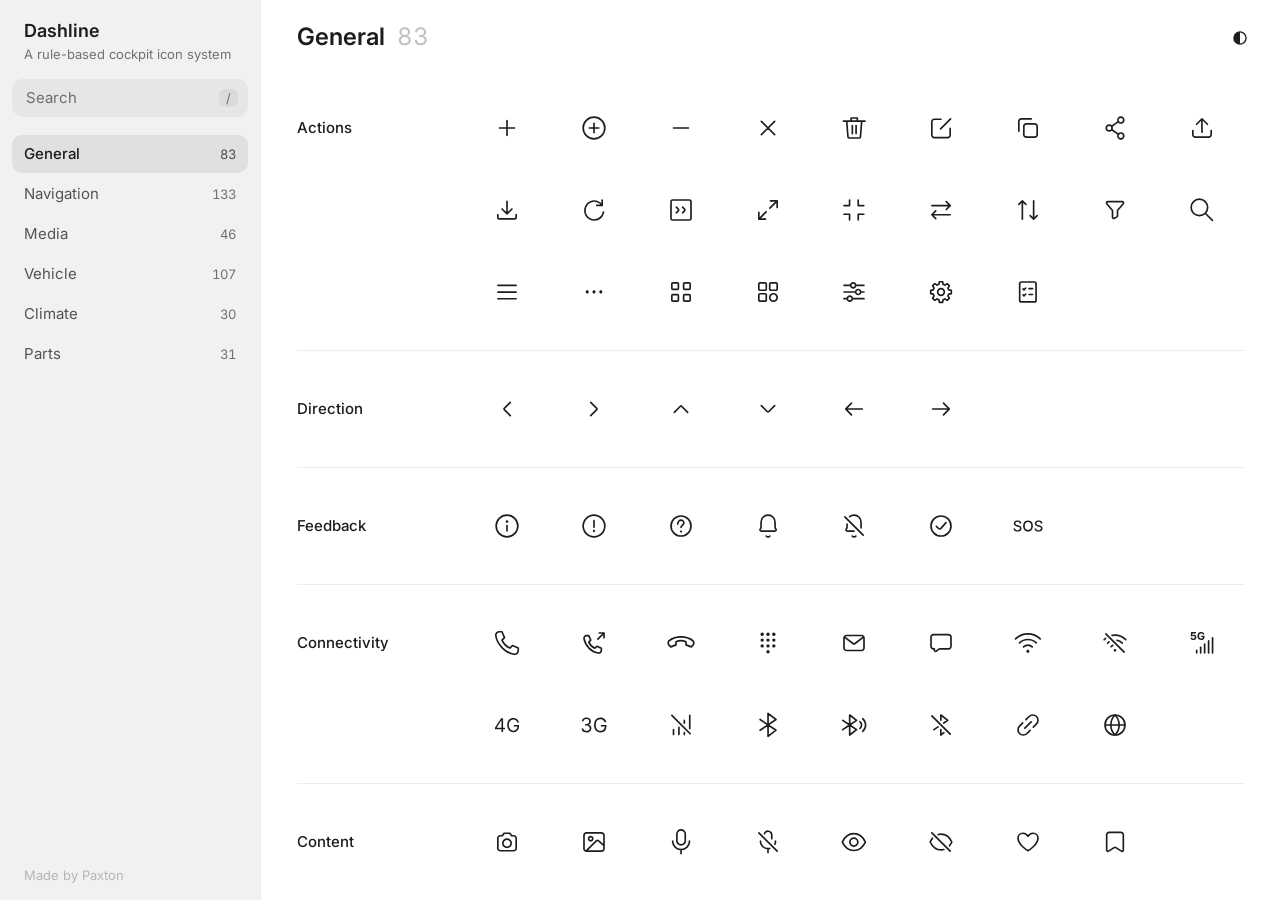
==== commit 41291e30: "Refine Dashline icons and group related states" ====
--- a/icons/index.html
+++ b/icons/index.html
@@ -136,11 +136,9 @@
 .t:hover{background:var(--fill)}
 .t .nm{position:absolute;left:4px;right:4px;bottom:7px;text-align:center;font:var(--t-cap);font-size:12px;line-height:14px;color:var(--t2);white-space:nowrap;overflow:hidden;text-overflow:ellipsis;opacity:0;transform:translateY(3px);transition:opacity .15s ease,transform .25s var(--out);pointer-events:none}
 .t:hover .nm{opacity:1;transform:none;transition-delay:.45s}
-.t:hover .ic{transform:scale(1.1)}
-.t:active .ic{transform:scale(.92);transition-duration:.15s}
-.t.sel{background:var(--fill2)}
+.t:active,.t.sel{background:var(--fill2)}
 .t:focus-visible{box-shadow:0 0 0 2px var(--accent)}
-.t .ic{width:var(--sz);height:var(--sz);transition:transform .3s var(--out)}
+.t .ic{width:var(--sz);height:var(--sz)}
 .enter{animation:tin .4s var(--out) both;animation-delay:calc(var(--i) * 6ms)}
 @keyframes tin{from{opacity:0;transform:translateY(6px)}to{opacity:1;transform:none}}
 .none{padding:120px 0;text-align:center;color:var(--t3);font:var(--t-body)}
@@ -326,9 +324,9 @@
 
 <script>
 const ICONS=[
-  {"n":"general/minus","c":"general","s":"<path d=\"M15 24H33.0001\" stroke-width=\"2\" stroke-linecap=\"round\" stroke-linejoin=\"round\" stroke=\"currentColor\"/>","g":"Actions"},
   {"n":"general/plus","c":"general","s":"<path d=\"M15 24H24M24 24H33M24 24V15M24 24V33\" stroke-width=\"2\" stroke-linecap=\"round\" stroke-linejoin=\"round\" stroke=\"currentColor\"/>","g":"Actions"},
   {"n":"general/add","c":"general","s":"<path d=\"M18.3125 24.0001H24M24 24.0001H29.6874M24 24.0001V18.3126M24 24.0001V29.6876\" stroke-width=\"2\" stroke-linecap=\"round\" stroke-linejoin=\"round\" stroke=\"currentColor\"/><path d=\"M11 24C11 31.1801 16.8199 37 23.9999 37C31.1799 37 36.9998 31.1801 36.9998 24C36.9998 16.82 31.1799 11.0001 23.9999 11.0001C16.8199 11.0001 11 16.82 11 24Z\" stroke-width=\"2\" stroke-linecap=\"round\" stroke-linejoin=\"round\" stroke=\"currentColor\"/>","g":"Actions"},
+  {"n":"general/minus","c":"general","s":"<path d=\"M15 24H33.0001\" stroke-width=\"2\" stroke-linecap=\"round\" stroke-linejoin=\"round\" stroke=\"currentColor\"/>","g":"Actions"},
   {"n":"general/close","c":"general","s":"<path d=\"M16 16L24 24M24 24L32 32M24 24L32 16M24 24L16 32\" stroke-width=\"2\" stroke-linecap=\"round\" stroke-linejoin=\"round\" stroke=\"currentColor\"/>","g":"Actions"},
   {"n":"general/delete","c":"general","s":"<path d=\"M11.2448 15.75H15.2448M15.2448 15.75H20.4905M15.2448 15.75L16.75 34.5C16.75 35.3287 17.4213 36 18.25 36H30.25C31.0788 36 31.75 35.3287 31.75 34.5L33.2552 15.75M20.4905 15.75H28.0095M20.4905 15.75L20.5 12H28L28.0095 15.75M28.0095 15.75H33.2552M33.2552 15.75H37.2552M22 21V30.75M26.5 30.75V21\" stroke-width=\"2\" stroke-linecap=\"round\" stroke-linejoin=\"round\" stroke=\"currentColor\"/>","g":"Actions"},
   {"n":"general/edit","c":"general","s":"<path d=\"M24 13.5H16C15.2044 13.5 14.4413 13.8161 13.8787 14.3787C13.3161 14.9413 13 15.7044 13 16.5V32.5C13 33.2956 13.3161 34.0587 13.8787 34.6213C14.4413 35.1839 15.2044 35.5 16 35.5H32C32.7956 35.5 33.5587 35.1839 34.1213 34.6213C34.6839 34.0587 35 33.2956 35 32.5V24.5\" stroke-width=\"2\" stroke-linecap=\"round\" stroke-linejoin=\"round\" stroke=\"currentColor\"/><path d=\"M35.5 13L23.5 25\" stroke-width=\"2\" stroke-linecap=\"round\" stroke-linejoin=\"round\" stroke=\"currentColor\"/>","g":"Actions"},
@@ -339,6 +337,7 @@
   {"n":"general/refresh","c":"general","s":"<path d=\"M33.7878 18.4959C30.8582 13.8944 25.0926 12.0447 20.0614 14.0917C15.0293 16.1379 12.1562 21.5019 13.2204 26.862C14.2845 32.2212 18.9852 36.0594 24.4114 35.9993C29.8376 35.9393 34.4529 31.9978 35.4001 26.616M33.7878 12V18.4959H27.3386\" stroke-width=\"2\" stroke-linecap=\"round\" stroke-linejoin=\"round\" stroke=\"currentColor\"/>","g":"Actions"},
   {"n":"general/open","c":"general","s":"<path d=\"M13.875 12H34.125C35.1607 12 36 12.8392 36 13.875V34.125C36 35.1607 35.1607 36 34.125 36H13.875C12.8392 36 12 35.1607 12 34.125V13.875C12 12.8392 12.8392 12 13.875 12Z\" stroke-width=\"2\" stroke-linecap=\"round\" stroke-linejoin=\"round\" stroke=\"currentColor\"/><path d=\"M18.3755 20.625L20.4737 22.5134C21.3565 23.3079 21.3565 24.6921 20.4737 25.4866L18.3755 27.375\" stroke-width=\"2\" stroke-linecap=\"round\" stroke-linejoin=\"round\" stroke=\"currentColor\"/><path d=\"M25.8755 20.625L27.9737 22.5134C28.8565 23.3079 28.8565 24.6921 27.9737 25.4866L25.8755 27.375\" stroke-width=\"2\" stroke-linecap=\"round\" stroke-linejoin=\"round\" stroke=\"currentColor\"/>","g":"Actions"},
   {"n":"general/expand","c":"general","s":"<path d=\"M26.9333 12.9999H35V21.0665M35 12.9999L26.2 21.7999M21.0666 34.9998H13V26.9332M13 34.9998L21.8 26.1999\" stroke-width=\"2\" stroke-linecap=\"round\" stroke-linejoin=\"round\" stroke=\"currentColor\"/>","g":"Actions"},
+  {"n":"general/collapse_fullscreen","c":"general","s":"<path d=\"M12 18.68H18.68V12M29.08 12V18.68H35.76M12 29.08H18.68V35.76M29.08 35.76V29.08H35.76\" stroke-width=\"2\" stroke-linecap=\"round\" stroke-linejoin=\"round\" stroke=\"currentColor\"/>","g":"Actions"},
   {"n":"general/swap","c":"general","s":"<path d=\"M13 18.7143H35M30.2857 14L35 18.7143L30.2857 23.4286M35 29.7143H13M17.7143 25L13 29.7143L17.7143 34.4286\" stroke-width=\"2\" stroke-linecap=\"round\" stroke-linejoin=\"round\" stroke=\"currentColor\"/>","g":"Actions"},
   {"n":"general/sort","c":"general","s":"<path d=\"M17.2308 34.9999V13M13 17.2308L17.2308 13L21.4615 17.2308M30.7692 13V34.9999M26.5384 30.7692L30.7692 34.9999L34.9999 30.7692\" stroke-width=\"2\" stroke-linecap=\"round\" stroke-linejoin=\"round\" stroke=\"currentColor\"/>","g":"Actions"},
   {"n":"general/filter","c":"general","s":"<path d=\"M21 25.2399V32.573C21 33.6881 22.1735 34.4133 23.1709 33.9147L25.8945 32.5529C26.5721 32.2141 27.0001 31.5215 27.0001 30.764V25.2399C27.0001 24.7625 27.1708 24.3008 27.4815 23.9383L33.8776 16.4762C34.7117 15.5032 34.0203 14 32.7388 14H15.2613C13.9798 14 13.2884 15.5032 14.1224 16.4762L20.5185 23.9383C20.8293 24.3008 21 24.7625 21 25.2399Z\" stroke-width=\"2\" stroke-linecap=\"round\" stroke-linejoin=\"round\" stroke=\"currentColor\"/>","g":"Actions"},
@@ -348,11 +347,10 @@
   {"n":"general/grid","c":"general","s":"<path d=\"M14.1786 13H19.6786C20.3291 13 20.8571 13.528 20.8571 14.1786V19.6786C20.8571 20.3291 20.3291 20.8571 19.6786 20.8571H14.1786C13.528 20.8571 13 20.3291 13 19.6786V14.1786C13 13.528 13.528 13 14.1786 13Z\" stroke-width=\"2\" stroke-linecap=\"round\" stroke-linejoin=\"round\" stroke=\"currentColor\"/><path d=\"M28.3216 13H33.8216C34.4722 13 35.0002 13.528 35.0002 14.1786V19.6786C35.0002 20.3291 34.4722 20.8571 33.8216 20.8571H28.3216C27.6711 20.8571 27.1431 20.3291 27.1431 19.6786V14.1786C27.1431 13.528 27.6711 13 28.3216 13Z\" stroke-width=\"2\" stroke-linecap=\"round\" stroke-linejoin=\"round\" stroke=\"currentColor\"/><path d=\"M14.1786 27.1428H19.6786C20.3291 27.1428 20.8571 27.6708 20.8571 28.3214V33.8214C20.8571 34.472 20.3291 35 19.6786 35H14.1786C13.528 35 13 34.472 13 33.8214V28.3214C13 27.6708 13.528 27.1428 14.1786 27.1428Z\" stroke-width=\"2\" stroke-linecap=\"round\" stroke-linejoin=\"round\" stroke=\"currentColor\"/><path d=\"M28.3216 27.1428H33.8216C34.4722 27.1428 35.0002 27.6708 35.0002 28.3214V33.8214C35.0002 34.472 34.4722 35 33.8216 35H28.3216C27.6711 35 27.1431 34.472 27.1431 33.8214V28.3214C27.1431 27.6708 27.6711 27.1428 28.3216 27.1428Z\" stroke-width=\"2\" stroke-linecap=\"round\" stroke-linejoin=\"round\" stroke=\"currentColor\"/>","g":"Actions"},
   {"n":"general/apps","c":"general","s":"<path d=\"M14.375 13H20.5625C20.9272 13 21.2769 13.1449 21.5348 13.4027C21.7927 13.6606 21.9375 14.0103 21.9375 14.375V20.5625C21.9375 20.9272 21.7927 21.2769 21.5348 21.5348C21.2769 21.7927 20.9272 21.9375 20.5625 21.9375H14.375C14.0103 21.9375 13.6606 21.7927 13.4027 21.5348C13.1449 21.2769 13 20.9272 13 20.5625V14.375C13 14.0103 13.1449 13.6606 13.4027 13.4027C13.6606 13.1449 14.0103 13 14.375 13Z\" stroke-width=\"2\" stroke-linecap=\"round\" stroke-linejoin=\"round\" stroke=\"currentColor\"/><path d=\"M27.4375 13H33.625C33.9897 13 34.3394 13.1449 34.5973 13.4027C34.8552 13.6606 35 14.0103 35 14.375V20.5625C35 20.9272 34.8552 21.2769 34.5973 21.5348C34.3394 21.7927 33.9897 21.9375 33.625 21.9375H27.4375C27.0729 21.9375 26.7231 21.7927 26.4652 21.5348C26.2074 21.2769 26.0625 20.9272 26.0625 20.5625V14.375C26.0625 14.0103 26.2074 13.6606 26.4652 13.4027C26.7231 13.1449 27.0729 13 27.4375 13Z\" stroke-width=\"2\" stroke-linecap=\"round\" stroke-linejoin=\"round\" stroke=\"currentColor\"/><path d=\"M14.375 26.0625H20.5625C20.9272 26.0625 21.2769 26.2074 21.5348 26.4652C21.7927 26.7231 21.9375 27.0729 21.9375 27.4375V33.625C21.9375 33.9897 21.7927 34.3394 21.5348 34.5973C21.2769 34.8552 20.9272 35 20.5625 35H14.375C14.0103 35 13.6606 34.8552 13.4027 34.5973C13.1449 34.3394 13 33.9897 13 33.625V27.4375C13 27.0729 13.1449 26.7231 13.4027 26.4652C13.6606 26.2074 14.0103 26.0625 14.375 26.0625Z\" stroke-width=\"2\" stroke-linecap=\"round\" stroke-linejoin=\"round\" stroke=\"currentColor\"/><path d=\"M35 30.5313C35 31.7165 34.5292 32.8531 33.6912 33.6912C32.8531 34.5292 31.7165 35 30.5313 35C29.3461 35 28.2094 34.5292 27.3714 33.6912C26.5333 32.8531 26.0625 31.7165 26.0625 30.5313C26.0625 29.3461 26.5333 28.2094 27.3714 27.3714C28.2094 26.5333 29.3461 26.0625 30.5313 26.0625C31.7165 26.0625 32.8531 26.5333 33.6912 27.3714C34.5292 28.2094 35 29.3461 35 30.5313Z\" stroke-width=\"2\" stroke-linecap=\"round\" stroke-linejoin=\"round\" stroke=\"currentColor\"/>","g":"Actions"},
   {"n":"general/sliders","c":"general","s":"<path d=\"M20 16C20 16.7956 20.3161 17.5587 20.8787 18.1213C21.4413 18.6839 22.2044 19 23 19C23.7956 19 24.5587 18.6839 25.1213 18.1213C25.6839 17.5587 26 16.7956 26 16M20 16C20 15.2044 20.3161 14.4413 20.8787 13.8787C21.4413 13.3161 22.2044 13 23 13C23.7956 13 24.5587 13.3161 25.1213 13.8787C25.6839 14.4413 26 15.2044 26 16M20 16H12M26 16H36\" stroke-width=\"2\" stroke-linecap=\"round\" stroke-linejoin=\"round\" stroke=\"currentColor\"/><path d=\"M26 24C26 24.7956 26.3161 25.5587 26.8787 26.1213C27.4413 26.6839 28.2044 27 29 27C29.7956 27 30.5587 26.6839 31.1213 26.1213C31.6839 25.5587 32 24.7956 32 24M26 24C26 23.2044 26.3161 22.4413 26.8787 21.8787C27.4413 21.3161 28.2044 21 29 21C29.7956 21 30.5587 21.3161 31.1213 21.8787C31.6839 22.4413 32 23.2044 32 24M26 24H12M32 24H36\" stroke-width=\"2\" stroke-linecap=\"round\" stroke-linejoin=\"round\" stroke=\"currentColor\"/><path d=\"M16 32C16 32.7956 16.3161 33.5587 16.8787 34.1213C17.4413 34.6839 18.2044 35 19 35C19.7956 35 20.5587 34.6839 21.1213 34.1213C21.6839 33.5587 22 32.7956 22 32M16 32C16 31.2044 16.3161 30.4413 16.8787 29.8787C17.4413 29.3161 18.2044 29 19 29C19.7956 29 20.5587 29.3161 21.1213 29.8787C21.6839 30.4413 22 31.2044 22 32M16 32H12M22 32H36\" stroke-width=\"2\" stroke-linecap=\"round\" stroke-linejoin=\"round\" stroke=\"currentColor\"/>","g":"Actions"},
-  {"n":"general/settings","c":"general","s":"<path d=\"M21.52 14.73L22.04 11.65H25.96L26.48 14.73L28.8 15.69L31.35 13.89L34.11 16.65L32.31 19.2L33.27 21.52L36.35 22.04V25.96L33.27 26.48L32.31 28.8L34.11 31.35L31.35 34.11L28.8 32.31L26.48 33.27L25.96 36.35H22.04L21.52 33.27L19.2 32.31L16.65 34.11L13.89 31.35L15.69 28.8L14.73 26.48L11.65 25.96V22.04L14.73 21.52L15.69 19.2L13.89 16.65L16.65 13.89L19.2 15.69L21.52 14.73Z\" stroke-width=\"2\" stroke-linecap=\"round\" stroke-linejoin=\"round\" stroke=\"currentColor\"/><path d=\"M20 24C20 25.0609 20.4214 26.0783 21.1716 26.8284C21.9217 27.5786 22.9391 28 24 28C25.0609 28 26.0783 27.5786 26.8284 26.8284C27.5786 26.0783 28 25.0609 28 24C28 22.9391 27.5786 21.9217 26.8284 21.1716C26.0783 20.4214 25.0609 20 24 20C22.9391 20 21.9217 20.4214 21.1716 21.1716C20.4214 21.9217 20 22.9391 20 24Z\" stroke-width=\"2\" stroke-linecap=\"round\" stroke-linejoin=\"round\" stroke=\"currentColor\"/>","g":"Actions"},
+  {"n":"general/chevron_left","c":"general","s":"<path d=\"M28 16L20.7071 23.2929C20.3166 23.6834 20.3166 24.3166 20.7071 24.7071L28 32\" stroke-width=\"2\" stroke-linecap=\"round\" stroke-linejoin=\"round\" stroke=\"currentColor\"/>","g":"Direction"},
+  {"n":"general/chevron_right","c":"general","s":"<path d=\"M20 16L27.2929 23.2929C27.6834 23.6834 27.6834 24.3166 27.2929 24.7071L20 32\" stroke-width=\"2\" stroke-linecap=\"round\" stroke-linejoin=\"round\" stroke=\"currentColor\"/>","g":"Direction"},
+  {"n":"general/chevron_up","c":"general","s":"<path d=\"M16 28L23.2929 20.7071C23.6834 20.3166 24.3166 20.3166 24.7071 20.7071L32 28\" stroke-width=\"2\" stroke-linecap=\"round\" stroke-linejoin=\"round\" stroke=\"currentColor\"/>","g":"Direction"},
   {"n":"general/chevron_down","c":"general","s":"<path d=\"M16 19.9999L23.293 27.2928C23.6835 27.6834 24.3167 27.6834 24.7072 27.2928L32.0001 19.9999\" stroke-width=\"2\" stroke-linecap=\"round\" stroke-linejoin=\"round\" stroke=\"currentColor\"/>","g":"Direction"},
-  {"n":"general/chevron_right","c":"general","s":"<path d=\"M20 16L27.2929 23.2929C27.6834 23.6834 27.6834 24.3166 27.2929 24.7071L20 32\" stroke-width=\"2\" stroke-linecap=\"round\" stroke-linejoin=\"round\" stroke=\"currentColor\"/>","g":"Direction"},
-  {"n":"general/chevron_left","c":"general","s":"<path d=\"M28 16L20.7071 23.2929C20.3166 23.6834 20.3166 24.3166 20.7071 24.7071L28 32\" stroke-width=\"2\" stroke-linecap=\"round\" stroke-linejoin=\"round\" stroke=\"currentColor\"/>","g":"Direction"},
-  {"n":"general/chevron_up","c":"general","s":"<path d=\"M16 28L23.2929 20.7071C23.6834 20.3166 24.3166 20.3166 24.7071 20.7071L32 28\" stroke-width=\"2\" stroke-linecap=\"round\" stroke-linejoin=\"round\" stroke=\"currentColor\"/>","g":"Direction"},
   {"n":"general/arrow_back","c":"general","s":"<path d=\"M34 24L14.205 23.795M14.205 23.795L21 17M14.205 23.795C14.0918 23.9082 14.0918 24.0918 14.205 24.205L21 31\" stroke-width=\"2\" stroke-linecap=\"round\" stroke-linejoin=\"round\" stroke=\"currentColor\"/>","g":"Direction"},
   {"n":"general/arrow_forward","c":"general","s":"<path d=\"M14 24L33.795 23.795M33.795 23.795L27 17M33.795 23.795C33.9082 23.9082 33.9082 24.0918 33.795 24.205L27 31\" stroke-width=\"2\" stroke-linecap=\"round\" stroke-linejoin=\"round\" stroke=\"currentColor\"/>","g":"Direction"},
   {"n":"general/info","c":"general","s":"<path d=\"M22.375 18.6249C22.375 19.5222 23.1027 20.2499 24 20.2499C24.8973 20.2499 25.625 19.5222 25.625 18.6249C25.625 17.7275 24.8973 16.9999 24 16.9999C23.1027 16.9999 22.375 17.7275 22.375 18.6249Z\" fill-rule=\"evenodd\" clip-rule=\"evenodd\" fill=\"currentColor\"/><path d=\"M24 23.5V30\" stroke-width=\"2\" stroke-linecap=\"round\" stroke-linejoin=\"round\" stroke=\"currentColor\"/><path d=\"M11 24C11 31.18 16.8199 36.9999 23.9999 36.9999C31.1799 36.9999 36.9998 31.18 36.9998 24C36.9998 16.82 31.1799 11.0001 23.9999 11.0001C16.8199 11.0001 11 16.82 11 24Z\" stroke-width=\"2\" stroke-linecap=\"round\" stroke-linejoin=\"round\" stroke=\"currentColor\"/>","g":"Feedback"},
@@ -363,19 +361,19 @@
   {"n":"general/check_circle","c":"general","s":"<path d=\"M24 12C20.8174 12 17.7652 13.2643 15.5147 15.5147C13.2643 17.7652 12 20.8174 12 24C12 27.1826 13.2643 30.2348 15.5147 32.4853C17.7652 34.7357 20.8174 36 24 36C27.1826 36 30.2348 34.7357 32.4853 32.4853C34.7357 30.2348 36 27.1826 36 24C36 20.8174 34.7357 17.7652 32.4853 15.5147C30.2348 13.2643 27.1826 12 24 12Z\" stroke-width=\"2\" stroke-linecap=\"round\" stroke-linejoin=\"round\" stroke=\"currentColor\"/><path d=\"M18.5 24.5L20.9946 26.9946C21.8104 27.8104 23.1453 27.7687 23.9085 26.9037L30 20\" stroke-width=\"2\" stroke-linecap=\"round\" stroke-linejoin=\"round\" stroke=\"currentColor\"/>","g":"Feedback"},
   {"n":"general/phone","c":"general","s":"<path d=\"M14.905 10.5H17.9485L20.992 17.4565L17.9485 20.5C19.6876 24.4131 23.6007 28.3261 27.5137 30.0652L30.5572 27.0218L37.5137 30.0652V33.1087C37.5137 35.7174 35.3398 37.8913 32.7311 37.4565C21.8615 35.7174 12.2963 26.1522 10.5571 15.2826C10.1224 12.6739 12.2963 10.5 14.905 10.5Z\" stroke-width=\"2\" stroke-linecap=\"round\" stroke-linejoin=\"round\" stroke=\"currentColor\"/>","g":"Connectivity"},
   {"n":"general/phone_outgoing","c":"general","s":"<path d=\"M15.3966 15.1721H17.7431L20.0896 20.5355L17.7431 22.882C19.0839 25.899 22.1009 28.9159 25.1178 30.2568L27.4643 27.9103L32.8277 30.2568V32.6033C32.8277 34.6146 31.1516 36.2906 29.1404 35.9554C20.76 34.6146 13.3853 27.2398 12.0444 18.8595C11.7092 16.8482 13.3853 15.1721 15.3966 15.1721Z\" stroke-width=\"2\" stroke-linecap=\"round\" stroke-linejoin=\"round\" stroke=\"currentColor\"/><path d=\"M28.6416 19.3584L36 12M30.2768 12H36V17.7232\" stroke-width=\"2\" stroke-linecap=\"round\" stroke-linejoin=\"round\" stroke=\"currentColor\"/>","g":"Connectivity"},
+  {"n":"general/phone_end","c":"general","s":"<path d=\"M9.79674 26.7651L11.7087 28.6771L17.9908 26.2189L17.9908 22.395C21.5415 21.0293 26.458 21.0293 30.0087 22.395L30.0087 26.2189L36.2908 28.6771L38.2028 26.7651C39.8416 25.1263 39.8416 22.395 37.9296 21.0293C30.0087 15.2935 17.9908 15.2935 10.0699 21.0293C8.15791 22.3949 8.15793 25.1263 9.79674 26.7651Z\" stroke-width=\"2\" stroke-linecap=\"round\" stroke-linejoin=\"round\" stroke=\"currentColor\"/>","g":"Connectivity"},
+  {"n":"general/dialpad","c":"general","s":"<circle cx=\"17\" cy=\"13.5\" r=\"2\" fill=\"currentColor\"/><circle cx=\"24\" cy=\"13.5\" r=\"2\" fill=\"currentColor\"/><circle cx=\"31\" cy=\"13.5\" r=\"2\" fill=\"currentColor\"/><circle cx=\"17\" cy=\"20.5\" r=\"2\" fill=\"currentColor\"/><circle cx=\"24\" cy=\"20.5\" r=\"2\" fill=\"currentColor\"/><circle cx=\"31\" cy=\"20.5\" r=\"2\" fill=\"currentColor\"/><circle cx=\"17\" cy=\"27.5\" r=\"2\" fill=\"currentColor\"/><circle cx=\"24\" cy=\"27.5\" r=\"2\" fill=\"currentColor\"/><circle cx=\"31\" cy=\"27.5\" r=\"2\" fill=\"currentColor\"/><circle cx=\"24\" cy=\"34.5\" r=\"2\" fill=\"currentColor\"/>","g":"Connectivity"},
   {"n":"general/mail","c":"general","s":"<path d=\"M35.6845 16.6608C35.5415 16.3741 35.3521 16.1095 35.1213 15.8787C34.5587 15.3161 33.7956 15 33 15H15C14.2044 15 13.4413 15.3161 12.8787 15.8787C12.6479 16.1095 12.4585 16.3741 12.3155 16.6608C12.1099 17.0729 12 17.5308 12 18V30C12 30.7956 12.3161 31.5587 12.8787 32.1213C13.4413 32.6839 14.2044 33 15 33H33C33.7956 33 34.5587 32.6839 35.1213 32.1213C35.6839 31.5587 36 30.7956 36 30V18C36 17.5308 35.8901 17.0729 35.6845 16.6608ZM12.3155 16.6608L22.7934 24.5872C23.5072 25.1272 24.4928 25.1272 25.2066 24.5872L35.6845 16.6608\" stroke-width=\"2\" stroke-linecap=\"round\" stroke-linejoin=\"round\" stroke=\"currentColor\"/>","g":"Connectivity"},
   {"n":"general/message","c":"general","s":"<path d=\"M15 14H33C33.7956 14 34.5587 14.3161 35.1213 14.8787C35.6839 15.4413 36 16.2044 36 17V28C36 28.7956 35.6839 29.5587 35.1213 30.1213C34.5587 30.6839 33.7956 31 33 31H22.6667C22.2339 31 21.8129 31.1404 21.4667 31.4L18.4 33.7C17.4111 34.4416 16 33.7361 16 32.5V31H15C14.2044 31 13.4413 30.6839 12.8787 30.1213C12.3161 29.5587 12 28.7956 12 28V17C12 16.2044 12.3161 15.4413 12.8787 14.8787C13.4413 14.3161 14.2044 14 15 14Z\" stroke-width=\"2\" stroke-linecap=\"round\" stroke-linejoin=\"round\" stroke=\"currentColor\"/>","g":"Connectivity"},
   {"n":"general/wifi","c":"general","s":"<path d=\"M18.6045 28.7508C19.9934 27.3637 21.876 26.5845 23.839 26.5845C25.8019 26.5845 27.6846 27.3637 29.0734 28.7508\" stroke-width=\"2\" stroke-linecap=\"round\" stroke-linejoin=\"round\" stroke=\"currentColor\"/><path d=\"M13.8026 23.9484C16.4649 21.2872 20.0751 19.7922 23.8394 19.7922C27.6037 19.7922 31.2139 21.2872 33.8763 23.9484\" stroke-width=\"2\" stroke-linecap=\"round\" stroke-linejoin=\"round\" stroke=\"currentColor\"/><path d=\"M9 19.146C12.9358 15.2108 18.2736 13 23.8392 13C29.4049 13 34.7427 15.2108 38.6785 19.146\" stroke-width=\"2\" stroke-linecap=\"round\" stroke-linejoin=\"round\" stroke=\"currentColor\"/><path d=\"M25.691 33.9853C25.691 34.4764 25.4959 34.9475 25.1486 35.2947C24.8014 35.642 24.3303 35.8371 23.8392 35.8371C23.3481 35.8371 22.8771 35.642 22.5298 35.2947C22.1825 34.9475 21.9874 34.4764 21.9874 33.9853C21.9874 33.4942 22.1825 33.0232 22.5298 32.6759C22.8771 32.3286 23.3481 32.1335 23.8392 32.1335C24.3303 32.1335 24.8014 32.3286 25.1486 32.6759C25.4959 33.0232 25.691 33.4942 25.691 33.9853Z\" fill=\"currentColor\"/>","g":"Connectivity"},
+  {"n":"general/wifi_off","c":"general","s":"<path d=\"M25.6016 32.8583C25.6016 33.2879 25.4309 33.7 25.1271 34.0038C24.8233 34.3076 24.4112 34.4783 23.9816 34.4783C23.5519 34.4783 23.1399 34.3076 22.8361 34.0038C22.5323 33.7 22.3616 33.2879 22.3616 32.8583C22.3616 32.4286 22.5323 32.0166 22.8361 31.7128C23.1399 31.409 23.5519 31.2383 23.9816 31.2383C24.4112 31.2383 24.8233 31.409 25.1271 31.7128C25.4309 32.0166 25.6016 32.4286 25.6016 32.8583Z\" fill=\"currentColor\"/><path d=\"M19.4021 28.2791C19.9577 27.7241 20.6037 27.2804 21.3054 26.9623\" stroke-width=\"2\" stroke-linecap=\"round\" stroke=\"currentColor\"/><path d=\"M15.2014 24.0778C15.7454 23.5341 16.3347 23.0459 16.9603 22.6172M26.321 20.6642C28.7438 21.1288 30.9924 22.3088 32.7622 24.0778\" stroke-width=\"2\" stroke-linecap=\"round\" stroke=\"currentColor\"/><path d=\"M11 19.8766C11.5411 19.3356 12.1125 18.8319 12.7102 18.367M20.4915 14.8347C21.6334 14.6136 22.8017 14.5 23.9816 14.5C28.8505 14.5 33.5201 16.434 36.9632 19.8766\" stroke-width=\"2\" stroke-linecap=\"round\" stroke-linejoin=\"round\" stroke=\"currentColor\"/><path d=\"M13 13L35 35\" stroke-width=\"2\" stroke-linecap=\"round\" stroke-linejoin=\"round\" stroke=\"currentColor\"/>","g":"Connectivity"},
+  {"n":"general/signal_5g","c":"general","s":"<path d=\"M17.6273 32.9105V35.7692\" stroke-width=\"2\" stroke-linecap=\"round\" stroke-linejoin=\"round\" stroke=\"currentColor\"/><path d=\"M22.3918 29.0988V35.7691\" stroke-width=\"2\" stroke-linecap=\"round\" stroke-linejoin=\"round\" stroke=\"currentColor\"/><path d=\"M27.1563 25.2872V35.7691\" stroke-width=\"2\" stroke-linecap=\"round\" stroke-linejoin=\"round\" stroke=\"currentColor\"/><path d=\"M31.9208 21.4756V35.7692\" stroke-width=\"2\" stroke-linecap=\"round\" stroke-linejoin=\"round\" stroke=\"currentColor\"/><path d=\"M36.6853 17.664V35.7691\" stroke-width=\"2\" stroke-linecap=\"round\" stroke-linejoin=\"round\" stroke=\"currentColor\"/><path d=\"M13.7067 20.4432C13.0546 20.4432 12.4732 20.3232 11.9626 20.0833C11.4551 19.8433 11.0521 19.5127 10.7537 19.0913C10.4554 18.6698 10.3 18.1869 10.2877 17.6424H12.2256C12.2471 18.0085 12.4009 18.3053 12.687 18.533C12.9731 18.7606 13.313 18.8744 13.7067 18.8744C14.0205 18.8744 14.2973 18.8052 14.5373 18.6668C14.7803 18.5253 14.9694 18.3299 15.1048 18.0808C15.2432 17.8285 15.3124 17.5394 15.3124 17.2133C15.3124 16.8811 15.2417 16.5889 15.1002 16.3367C14.9617 16.0844 14.7695 15.8876 14.5234 15.7461C14.2773 15.6046 13.9959 15.5323 13.679 15.5292C13.4022 15.5292 13.133 15.5861 12.8716 15.6999C12.6132 15.8137 12.4117 15.9691 12.2671 16.166L10.4907 15.8476L10.9383 10.8644H16.7151V12.4978H12.5855L12.341 14.8648H12.3963C12.5624 14.631 12.8131 14.4372 13.1484 14.2834C13.4837 14.1296 13.859 14.0527 14.2743 14.0527C14.8433 14.0527 15.3509 14.1865 15.7969 14.4541C16.2429 14.7218 16.5951 15.0893 16.8535 15.5569C17.1119 16.0214 17.2395 16.5566 17.2365 17.1626C17.2395 17.7993 17.0919 18.3653 16.7935 18.8606C16.4982 19.3527 16.0845 19.7403 15.5523 20.0233C15.0233 20.3032 14.4081 20.4432 13.7067 20.4432Z\" fill=\"currentColor\"/><path d=\"M24.9511 13.9189C24.8865 13.6944 24.7958 13.496 24.6789 13.3237C24.562 13.1484 24.419 13.0007 24.2498 12.8808C24.0837 12.7577 23.893 12.6639 23.6777 12.5993C23.4654 12.5347 23.2301 12.5024 22.9717 12.5024C22.4888 12.5024 22.0643 12.6224 21.6982 12.8623C21.3353 13.1022 21.0523 13.4514 20.8493 13.9097C20.6462 14.3649 20.5447 14.9217 20.5447 15.58C20.5447 16.2382 20.6447 16.7981 20.8446 17.2595C21.0446 17.7209 21.3276 18.0731 21.6936 18.3161C22.0597 18.556 22.4919 18.676 22.9902 18.676C23.4423 18.676 23.8284 18.596 24.1483 18.4361C24.4713 18.273 24.7174 18.0439 24.8865 17.7486C25.0588 17.4533 25.1449 17.1041 25.1449 16.7012L25.551 16.7612H23.1147V15.257H27.069V16.4474C27.069 17.2779 26.8937 17.9916 26.543 18.5883C26.1923 19.182 25.7094 19.6403 25.0942 19.9633C24.479 20.2832 23.7746 20.4432 22.9809 20.4432C22.095 20.4432 21.3168 20.2478 20.6462 19.8572C19.9757 19.4635 19.4527 18.9052 19.0775 18.1823C18.7053 17.4563 18.5192 16.5951 18.5192 15.5984C18.5192 14.8325 18.6299 14.1496 18.8514 13.5498C19.0759 12.9469 19.3897 12.4363 19.7926 12.0179C20.1956 11.5996 20.6647 11.2812 21.1999 11.0628C21.7352 10.8444 22.315 10.7352 22.9394 10.7352C23.4746 10.7352 23.973 10.8137 24.4344 10.9705C24.8958 11.1243 25.3049 11.3427 25.6617 11.6257C26.0216 11.9087 26.3154 12.2456 26.543 12.6362C26.7706 13.0238 26.9167 13.4514 26.9813 13.9189H24.9511Z\" fill=\"currentColor\"/>","g":"Connectivity"},
   {"n":"general/4g","c":"general","s":"<path d=\"M9.54541 28.9974V27.3403L16.8565 15.7725H18.0588V18.3395H17.2464L11.7225 27.0803V27.2103H21.5681V28.9974H9.54541ZM17.3764 32.4093V15.7725H19.2935V32.4093H17.3764Z\" fill=\"currentColor\"/><path d=\"M36.2776 20.9715C36.0988 20.4245 35.8633 19.9344 35.5708 19.5012C35.2838 19.0625 34.9399 18.6888 34.5391 18.3801C34.1438 18.0714 33.6943 17.8358 33.1907 17.6734C32.687 17.5109 32.1346 17.4297 31.5335 17.4297C30.5478 17.4297 29.6516 17.6842 28.8446 18.1933C28.0377 18.7023 27.396 19.4524 26.9194 20.4435C26.4428 21.4345 26.2045 22.6503 26.2045 24.0909C26.2045 25.5314 26.4455 26.7472 26.9275 27.7383C27.4095 28.7294 28.0621 29.4794 28.8852 29.9885C29.7084 30.4976 30.6345 30.7521 31.6635 30.7521C32.6166 30.7521 33.456 30.549 34.1817 30.1428C34.9128 29.7312 35.4815 29.1518 35.8876 28.4044C36.2992 27.6516 36.505 26.7662 36.505 25.7481L37.1224 25.878H32.1184V24.0909H38.4546V25.878C38.4546 27.2482 38.1622 28.4396 37.5773 29.4523C36.9978 30.4651 36.1963 31.2503 35.1728 31.8081C34.1546 32.3605 32.9849 32.6367 31.6635 32.6367C30.1904 32.6367 28.8961 32.2901 27.7805 31.5969C26.6703 30.9037 25.8038 29.9181 25.181 28.64C24.5636 27.3619 24.2549 25.8455 24.2549 24.0909C24.2549 22.7749 24.4309 21.5916 24.7829 20.5409C25.1403 19.4849 25.644 18.5859 26.2939 17.844C26.9437 17.102 27.7128 16.5334 28.6009 16.1381C29.4891 15.7427 30.4666 15.545 31.5335 15.545C32.4108 15.545 33.2286 15.6777 33.9868 15.9431C34.7504 16.203 35.43 16.574 36.0257 17.056C36.6269 17.5326 37.1278 18.1039 37.5286 18.77C37.9293 19.4307 38.2055 20.1646 38.3572 20.9715H36.2776Z\" fill=\"currentColor\"/>","g":"Connectivity"},
   {"n":"general/3g","c":"general","s":"<path d=\"M15.0168 32.9468C13.8923 32.9468 12.8899 32.7537 12.0096 32.3675C11.135 31.9813 10.4393 31.4447 9.92244 30.7575C9.41131 30.0646 9.13302 29.261 9.08759 28.3466H11.2344C11.2798 28.9088 11.4729 29.3944 11.8137 29.8033C12.1544 30.2066 12.6002 30.5189 13.1511 30.7404C13.702 30.9619 14.3125 31.0727 14.9827 31.0727C15.7324 31.0727 16.3968 30.942 16.9761 30.6808C17.5554 30.4195 18.0098 30.0561 18.3392 29.5904C18.6686 29.1247 18.8333 28.5851 18.8333 27.9718C18.8333 27.33 18.6742 26.7649 18.3562 26.2765C18.0382 25.7824 17.5725 25.3962 16.9591 25.1179C16.3457 24.8396 15.5961 24.7005 14.7101 24.7005H13.313V22.8263H14.7101C15.403 22.8263 16.0107 22.7014 16.5332 22.4515C17.0613 22.2016 17.4731 21.8495 17.7684 21.3951C18.0694 20.9408 18.2199 20.4069 18.2199 19.7936C18.2199 19.2029 18.0893 18.6889 17.828 18.2516C17.5668 17.8143 17.1976 17.4736 16.7206 17.2294C16.2492 16.9851 15.6926 16.863 15.0509 16.863C14.4488 16.863 13.8809 16.9738 13.3471 17.1953C12.8189 17.4111 12.3873 17.7263 12.0522 18.1409C11.7171 18.5498 11.5354 19.0439 11.507 19.6232H9.46242C9.4965 18.7088 9.77194 17.908 10.2888 17.2208C10.8056 16.528 11.4814 15.9884 12.3163 15.6022C13.1568 15.216 14.0797 15.0229 15.0849 15.0229C16.164 15.0229 17.0897 15.2416 17.8621 15.6789C18.6345 16.1105 19.228 16.6813 19.6426 17.3912C20.0572 18.1011 20.2645 18.8678 20.2645 19.6913C20.2645 20.6739 20.006 21.5116 19.4892 22.2044C18.9781 22.8973 18.2824 23.3772 17.4021 23.6441V23.7804C18.5039 23.9622 19.3643 24.4307 19.9833 25.1861C20.6024 25.9357 20.9119 26.8643 20.9119 27.9718C20.9119 28.9202 20.6535 29.7721 20.1367 30.5274C19.6255 31.2771 18.927 31.8678 18.041 32.2994C17.155 32.731 16.147 32.9468 15.0168 32.9468Z\" fill=\"currentColor\"/><path d=\"M36.6294 20.7136C36.4419 20.14 36.1949 19.626 35.8882 19.1717C35.5872 18.7117 35.2266 18.3198 34.8063 17.9961C34.3917 17.6723 33.9203 17.4253 33.3922 17.2549C32.864 17.0845 32.2847 16.9993 31.6543 16.9993C30.6207 16.9993 29.6807 17.2663 28.8345 17.8001C27.9883 18.334 27.3153 19.1206 26.8155 20.1599C26.3158 21.1992 26.0659 22.4742 26.0659 23.9849C26.0659 25.4956 26.3186 26.7706 26.824 27.8099C27.3295 28.8492 28.0139 29.6358 28.8771 30.1697C29.7404 30.7035 30.7115 30.9704 31.7906 30.9704C32.7902 30.9704 33.6704 30.7575 34.4315 30.3315C35.1982 29.8999 35.7945 29.2922 36.2205 28.5085C36.6521 27.719 36.8679 26.7905 36.8679 25.7228L37.5153 25.8591H32.2677V23.9849H38.9124V25.8591C38.9124 27.2959 38.6058 28.5454 37.9924 29.6074C37.3847 30.6694 36.5442 31.4929 35.4708 32.0779C34.4031 32.6572 33.1763 32.9468 31.7906 32.9468C30.2458 32.9468 28.8885 32.5834 27.7185 31.8564C26.5543 31.1295 25.6456 30.0958 24.9925 28.7555C24.345 27.4152 24.0213 25.825 24.0213 23.9849C24.0213 22.6048 24.2059 21.3639 24.575 20.2621C24.9499 19.1546 25.4781 18.2119 26.1596 17.4338C26.8411 16.6557 27.6475 16.0594 28.579 15.6448C29.5104 15.2302 30.5355 15.0229 31.6543 15.0229C32.5743 15.0229 33.4319 15.1621 34.227 15.4404C35.0278 15.713 35.7406 16.102 36.3653 16.6075C36.9957 17.1073 37.521 17.7064 37.9413 18.405C38.3616 19.0978 38.6512 19.8674 38.8102 20.7136H36.6294Z\" fill=\"currentColor\"/>","g":"Connectivity"},
-  {"n":"general/signal_5g","c":"general","s":"<path d=\"M17.6273 32.9105V35.7692\" stroke-width=\"2\" stroke-linecap=\"round\" stroke-linejoin=\"round\" stroke=\"currentColor\"/><path d=\"M22.3918 29.0988V35.7691\" stroke-width=\"2\" stroke-linecap=\"round\" stroke-linejoin=\"round\" stroke=\"currentColor\"/><path d=\"M27.1563 25.2872V35.7691\" stroke-width=\"2\" stroke-linecap=\"round\" stroke-linejoin=\"round\" stroke=\"currentColor\"/><path d=\"M31.9208 21.4756V35.7692\" stroke-width=\"2\" stroke-linecap=\"round\" stroke-linejoin=\"round\" stroke=\"currentColor\"/><path d=\"M36.6853 17.664V35.7691\" stroke-width=\"2\" stroke-linecap=\"round\" stroke-linejoin=\"round\" stroke=\"currentColor\"/><path d=\"M13.7067 20.4432C13.0546 20.4432 12.4732 20.3232 11.9626 20.0833C11.4551 19.8433 11.0521 19.5127 10.7537 19.0913C10.4554 18.6698 10.3 18.1869 10.2877 17.6424H12.2256C12.2471 18.0085 12.4009 18.3053 12.687 18.533C12.9731 18.7606 13.313 18.8744 13.7067 18.8744C14.0205 18.8744 14.2973 18.8052 14.5373 18.6668C14.7803 18.5253 14.9694 18.3299 15.1048 18.0808C15.2432 17.8285 15.3124 17.5394 15.3124 17.2133C15.3124 16.8811 15.2417 16.5889 15.1002 16.3367C14.9617 16.0844 14.7695 15.8876 14.5234 15.7461C14.2773 15.6046 13.9959 15.5323 13.679 15.5292C13.4022 15.5292 13.133 15.5861 12.8716 15.6999C12.6132 15.8137 12.4117 15.9691 12.2671 16.166L10.4907 15.8476L10.9383 10.8644H16.7151V12.4978H12.5855L12.341 14.8648H12.3963C12.5624 14.631 12.8131 14.4372 13.1484 14.2834C13.4837 14.1296 13.859 14.0527 14.2743 14.0527C14.8433 14.0527 15.3509 14.1865 15.7969 14.4541C16.2429 14.7218 16.5951 15.0893 16.8535 15.5569C17.1119 16.0214 17.2395 16.5566 17.2365 17.1626C17.2395 17.7993 17.0919 18.3653 16.7935 18.8606C16.4982 19.3527 16.0845 19.7403 15.5523 20.0233C15.0233 20.3032 14.4081 20.4432 13.7067 20.4432Z\" fill=\"currentColor\"/><path d=\"M24.9511 13.9189C24.8865 13.6944 24.7958 13.496 24.6789 13.3237C24.562 13.1484 24.419 13.0007 24.2498 12.8808C24.0837 12.7577 23.893 12.6639 23.6777 12.5993C23.4654 12.5347 23.2301 12.5024 22.9717 12.5024C22.4888 12.5024 22.0643 12.6224 21.6982 12.8623C21.3353 13.1022 21.0523 13.4514 20.8493 13.9097C20.6462 14.3649 20.5447 14.9217 20.5447 15.58C20.5447 16.2382 20.6447 16.7981 20.8446 17.2595C21.0446 17.7209 21.3276 18.0731 21.6936 18.3161C22.0597 18.556 22.4919 18.676 22.9902 18.676C23.4423 18.676 23.8284 18.596 24.1483 18.4361C24.4713 18.273 24.7174 18.0439 24.8865 17.7486C25.0588 17.4533 25.1449 17.1041 25.1449 16.7012L25.551 16.7612H23.1147V15.257H27.069V16.4474C27.069 17.2779 26.8937 17.9916 26.543 18.5883C26.1923 19.182 25.7094 19.6403 25.0942 19.9633C24.479 20.2832 23.7746 20.4432 22.9809 20.4432C22.095 20.4432 21.3168 20.2478 20.6462 19.8572C19.9757 19.4635 19.4527 18.9052 19.0775 18.1823C18.7053 17.4563 18.5192 16.5951 18.5192 15.5984C18.5192 14.8325 18.6299 14.1496 18.8514 13.5498C19.0759 12.9469 19.3897 12.4363 19.7926 12.0179C20.1956 11.5996 20.6647 11.2812 21.1999 11.0628C21.7352 10.8444 22.315 10.7352 22.9394 10.7352C23.4746 10.7352 23.973 10.8137 24.4344 10.9705C24.8958 11.1243 25.3049 11.3427 25.6617 11.6257C26.0216 11.9087 26.3154 12.2456 26.543 12.6362C26.7706 13.0238 26.9167 13.4514 26.9813 13.9189H24.9511Z\" fill=\"currentColor\"/>","g":"Connectivity"},
+  {"n":"general/no_signal","c":"general","s":"<path d=\"M15 29.5V35.5M21.5 26.66V35.5M28 18.5V21.84M28 33.16V35.5M34.5 12.5V28.34M13 12.5L35 34.5\" stroke-width=\"2\" stroke-linecap=\"round\" stroke-linejoin=\"round\" stroke=\"currentColor\"/>","g":"Connectivity"},
   {"n":"general/bluetooth","c":"general","s":"<path d=\"M14.5001 17.36L24.054 23.8M24.054 23.8L33.6078 30.24L24.054 37.6V23.8ZM24.054 23.8V10L33.6078 17.36L24.054 23.8ZM24.054 23.8L14.5001 30.24\" stroke-width=\"2\" stroke-linecap=\"round\" stroke-linejoin=\"round\" stroke=\"currentColor\"/>","g":"Connectivity"},
-  {"n":"general/link","c":"general","s":"<path d=\"M17.646 21.4565L13.8354 25.2671C12.6555 26.447 11.9927 28.0472 11.9927 29.7158C11.9927 31.3844 12.6555 32.9846 13.8354 34.1645C15.0152 35.3443 16.6155 36.0072 18.284 36.0072C19.9526 36.0072 21.5529 35.3443 22.7327 34.1645L26.5433 30.3539\" stroke-width=\"2\" stroke-linecap=\"round\" stroke-linejoin=\"round\" stroke=\"currentColor\"/><path d=\"M21.4565 17.646L25.2671 13.8354C26.447 12.6555 28.0472 11.9927 29.7158 11.9927C31.3844 11.9927 32.9846 12.6555 34.1645 13.8354C35.3443 15.0152 36.0072 16.6155 36.0072 18.284C36.0072 19.9526 35.3443 21.5529 34.1645 22.7327L30.3539 26.5433\" stroke-width=\"2\" stroke-linecap=\"round\" stroke-linejoin=\"round\" stroke=\"currentColor\"/><path d=\"M20.1895 27.8105L27.8106 20.1893\" stroke-width=\"2\" stroke-linecap=\"round\" stroke-linejoin=\"round\" stroke=\"currentColor\"/>","g":"Connectivity"},
-  {"n":"general/globe","c":"general","s":"<path d=\"M36 24C36 20.8174 34.7357 17.7652 32.4853 15.5147C30.2348 13.2643 27.1826 12 24 12C20.8174 12 17.7652 13.2643 15.5147 15.5147C13.2643 17.7652 12 20.8174 12 24C12 27.1826 13.2643 30.2348 15.5147 32.4853C17.7652 34.7357 20.8174 36 24 36C27.1826 36 30.2348 34.7357 32.4853 32.4853C34.7357 30.2348 36 27.1826 36 24ZM12 24H36\" stroke-width=\"2\" stroke-linecap=\"round\" stroke-linejoin=\"round\" stroke=\"currentColor\"/><path d=\"M24 12C20.5 15.5 19 19.5 19 24C19 28.5 20.5 32.5 24 36C27.5 32.5 29 28.5 29 24C29 19.5 27.5 15.5 24 12Z\" stroke-width=\"2\" stroke-linecap=\"round\" stroke-linejoin=\"round\" stroke=\"currentColor\"/>","g":"Connectivity"},
-  {"n":"general/phone_end","c":"general","s":"<path d=\"M9.79674 26.7651L11.7087 28.6771L17.9908 26.2189L17.9908 22.395C21.5415 21.0293 26.458 21.0293 30.0087 22.395L30.0087 26.2189L36.2908 28.6771L38.2028 26.7651C39.8416 25.1263 39.8416 22.395 37.9296 21.0293C30.0087 15.2935 17.9908 15.2935 10.0699 21.0293C8.15791 22.3949 8.15793 25.1263 9.79674 26.7651Z\" stroke-width=\"2\" stroke-linecap=\"round\" stroke-linejoin=\"round\" stroke=\"currentColor\"/>","g":"Connectivity"},
-  {"n":"general/wifi_off","c":"general","s":"<path d=\"M25.6016 32.8583C25.6016 33.2879 25.4309 33.7 25.1271 34.0038C24.8233 34.3076 24.4112 34.4783 23.9816 34.4783C23.5519 34.4783 23.1399 34.3076 22.8361 34.0038C22.5323 33.7 22.3616 33.2879 22.3616 32.8583C22.3616 32.4286 22.5323 32.0166 22.8361 31.7128C23.1399 31.409 23.5519 31.2383 23.9816 31.2383C24.4112 31.2383 24.8233 31.409 25.1271 31.7128C25.4309 32.0166 25.6016 32.4286 25.6016 32.8583Z\" fill=\"currentColor\"/><path d=\"M19.4021 28.2791C19.9577 27.7241 20.6037 27.2804 21.3054 26.9623\" stroke-width=\"2\" stroke-linecap=\"round\" stroke=\"currentColor\"/><path d=\"M15.2014 24.0778C15.7454 23.5341 16.3347 23.0459 16.9603 22.6172M26.321 20.6642C28.7438 21.1288 30.9924 22.3088 32.7622 24.0778\" stroke-width=\"2\" stroke-linecap=\"round\" stroke=\"currentColor\"/><path d=\"M11 19.8766C11.5411 19.3356 12.1125 18.8319 12.7102 18.367M20.4915 14.8347C21.6334 14.6136 22.8017 14.5 23.9816 14.5C28.8505 14.5 33.5201 16.434 36.9632 19.8766\" stroke-width=\"2\" stroke-linecap=\"round\" stroke-linejoin=\"round\" stroke=\"currentColor\"/><path d=\"M13 13L35 35\" stroke-width=\"2\" stroke-linecap=\"round\" stroke-linejoin=\"round\" stroke=\"currentColor\"/>","g":"Connectivity"},
+  {"n":"general/bluetooth_audio","c":"general","s":"<path d=\"M10.5001 18.4L18.8078 24M18.8078 24L27.1155 29.6L18.8078 36V24ZM18.8078 24V12L27.1155 18.4L18.8078 24ZM18.8078 24L10.5001 29.6\" stroke-width=\"2\" stroke-linecap=\"round\" stroke-linejoin=\"round\" stroke=\"currentColor\"/><path d=\"M31 20C31.621 20.4657 32.125 21.0697 32.4721 21.7639C32.8193 22.4582 33 23.2238 33 24C33 24.7762 32.8193 25.5418 32.4721 26.2361C32.125 26.9303 31.621 27.5343 31 28\" stroke-width=\"2\" stroke-linecap=\"round\" stroke-linejoin=\"round\" stroke=\"currentColor\"/><path d=\"M34.5 16.5C35.5641 17.4384 36.4163 18.5925 37 19.8856C37.5837 21.1787 37.8856 22.5812 37.8856 24C37.8856 25.4188 37.5837 26.8213 37 28.1144C36.4163 29.4075 35.5641 30.5616 34.5 31.5\" stroke-width=\"2\" stroke-linecap=\"round\" stroke-linejoin=\"round\" stroke=\"currentColor\"/>","g":"Connectivity"},
   {"n":"general/bluetooth_off","c":"general","s":"<path d=\"M27.4993 33.1562L23.8078 36V29.4647M23.8078 18.151V12L32.1155 18.4L27.3017 21.6448M20.5435 26.2004L15.5001 29.6\" stroke-width=\"2\" stroke-linecap=\"round\" stroke-linejoin=\"round\" stroke=\"currentColor\"/><path d=\"M13 13L35 35\" stroke-width=\"2\" stroke-linecap=\"round\" stroke-linejoin=\"round\" stroke=\"currentColor\"/>","g":"Connectivity"},
-  {"n":"general/bluetooth_audio","c":"general","s":"<path d=\"M10.5001 18.4L18.8078 24M18.8078 24L27.1155 29.6L18.8078 36V24ZM18.8078 24V12L27.1155 18.4L18.8078 24ZM18.8078 24L10.5001 29.6\" stroke-width=\"2\" stroke-linecap=\"round\" stroke-linejoin=\"round\" stroke=\"currentColor\"/><path d=\"M31 20C31.621 20.4657 32.125 21.0697 32.4721 21.7639C32.8193 22.4582 33 23.2238 33 24C33 24.7762 32.8193 25.5418 32.4721 26.2361C32.125 26.9303 31.621 27.5343 31 28\" stroke-width=\"2\" stroke-linecap=\"round\" stroke-linejoin=\"round\" stroke=\"currentColor\"/><path d=\"M34.5 16.5C35.5641 17.4384 36.4163 18.5925 37 19.8856C37.5837 21.1787 37.8856 22.5812 37.8856 24C37.8856 25.4188 37.5837 26.8213 37 28.1144C36.4163 29.4075 35.5641 30.5616 34.5 31.5\" stroke-width=\"2\" stroke-linecap=\"round\" stroke-linejoin=\"round\" stroke=\"currentColor\"/>","g":"Connectivity"},
   {"n":"general/camera","c":"general","s":"<path d=\"M13 19.5C13 18.7044 13.3161 17.9413 13.8787 17.3787C14.4413 16.8161 15.2044 16.5 16 16.5H18.5L20.5 13.5H27.5L29.5 16.5H32C32.7956 16.5 33.5587 16.8161 34.1213 17.3787C34.6839 17.9413 35 18.7044 35 19.5V31.5C35 32.2956 34.6839 33.0587 34.1213 33.6213C33.5587 34.1839 32.7956 34.5 32 34.5H16C15.2044 34.5 14.4413 34.1839 13.8787 33.6213C13.3161 33.0587 13 32.2956 13 31.5V19.5Z\" stroke-width=\"2\" stroke-linecap=\"round\" stroke-linejoin=\"round\" stroke=\"currentColor\"/><path d=\"M19 25.5C19 26.8261 19.5268 28.0979 20.4645 29.0355C21.4021 29.9732 22.6739 30.5 24 30.5C25.3261 30.5 26.5979 29.9732 27.5355 29.0355C28.4732 28.0979 29 26.8261 29 25.5C29 24.1739 28.4732 22.9021 27.5355 21.9645C26.5979 21.0268 25.3261 20.5 24 20.5C22.6739 20.5 21.4021 21.0268 20.4645 21.9645C19.5268 22.9021 19 24.1739 19 25.5Z\" stroke-width=\"2\" stroke-linecap=\"round\" stroke-linejoin=\"round\" stroke=\"currentColor\"/>","g":"Content"},
   {"n":"general/image","c":"general","s":"<path d=\"M36 28.4808C36 23.7702 36 16 36 16C36 15.2044 35.6839 14.4413 35.1213 13.8787C34.5587 13.3161 33.7956 13 33 13H15C14.2044 13 13.4413 13.3161 12.8787 13.8787C12.3161 14.4413 12 15.2044 12 16V32C12 32.7956 12.3161 33.5587 12.8787 34.1213C13.3006 34.5432 13.8351 34.8264 14.4116 34.9418M36 28.4808C36 30.5298 36 32 36 32C36 32.7956 35.6839 33.5587 35.1213 34.1213C34.5587 34.6839 33.7956 35 33 35H15C14.801 35 14.604 34.9802 14.4116 34.9418M36 28.4808L29.6 22.6C29.2261 22.2336 28.7235 22.0283 28.2 22.0283C27.6765 22.0283 27.1739 22.2336 26.8 22.6L14.4116 34.9418\" stroke-width=\"2\" stroke-linecap=\"round\" stroke-linejoin=\"round\" stroke=\"currentColor\"/><path d=\"M17.5 20C17.5 20.663 17.7634 21.2989 18.2322 21.7678C18.7011 22.2366 19.337 22.5 20 22.5C20.663 22.5 21.2989 22.2366 21.7678 21.7678C22.2366 21.2989 22.5 20.663 22.5 20C22.5 19.337 22.2366 18.7011 21.7678 18.2322C21.2989 17.7634 20.663 17.5 20 17.5C19.337 17.5 18.7011 17.7634 18.2322 18.2322C17.7634 18.7011 17.5 19.337 17.5 20Z\" stroke-width=\"2\" stroke-linejoin=\"round\" stroke=\"currentColor\"/>","g":"Content"},
   {"n":"general/mic","c":"general","s":"<path d=\"M24.08 9.5C25.4167 9.5 26.6986 10.031 27.6438 10.9762C28.589 11.9214 29.12 13.2033 29.12 14.54V22.38C29.12 23.7167 28.589 24.9986 27.6438 25.9438C26.6986 26.889 25.4167 27.42 24.08 27.42C22.7433 27.42 21.4614 26.889 20.5162 25.9438C19.571 24.9986 19.04 23.7167 19.04 22.38V14.54C19.04 13.2033 19.571 11.9214 20.5162 10.9762C21.4614 10.031 22.7433 9.5 24.08 9.5Z\" stroke-width=\"2\" stroke-linecap=\"round\" stroke-linejoin=\"round\" stroke=\"currentColor\"/><path d=\"M24.08 33.02L24.08 38.06M24.08 33.02C18.48 33.02 14 28.54 14 22.94M24.08 33.02C29.68 33.02 34.16 28.54 34.16 22.94\" stroke-width=\"2\" stroke-linecap=\"round\" stroke-linejoin=\"round\" stroke=\"currentColor\"/>","g":"Content"},
@@ -393,10 +391,10 @@
   {"n":"general/moon","c":"general","s":"<path d=\"M36.4279 27.5254C34.7298 28.4805 32.7134 29.0112 30.5908 29.0112C24.117 29.0112 18.9167 23.8109 18.9167 17.3371C18.9167 15.2145 19.4473 13.1981 20.4025 11.5C15.3083 13.3042 11.7 18.08 11.7 23.7048C11.7 30.8154 17.4309 36.5463 24.5415 36.5463C30.0602 36.5463 34.8359 33.0441 36.4279 27.5254Z\" stroke-width=\"2\" stroke-linecap=\"round\" stroke-linejoin=\"round\" stroke=\"currentColor\"/>","g":"System"},
   {"n":"general/sparkles","c":"general","s":"<path d=\"M21 15.25C22.035 22.495 25.255 25.715 32.5 26.75C25.255 27.785 22.035 31.005 21 38.25C19.965 31.005 16.745 27.785 9.5 26.75C16.745 25.715 19.965 22.495 21 15.25Z\" stroke-width=\"2\" stroke-linecap=\"round\" stroke-linejoin=\"round\" stroke=\"currentColor\"/><path d=\"M33.65 9.5C34.11 12.72 35.605 14.215 38.825 14.675C35.605 15.135 34.11 16.63 33.65 19.85C33.19 16.63 31.695 15.135 28.475 14.675C31.695 14.215 33.19 12.72 33.65 9.5Z\" stroke-width=\"2\" stroke-linecap=\"round\" stroke-linejoin=\"round\" stroke=\"currentColor\"/>","g":"System"},
   {"n":"general/lock","c":"general","s":"<path d=\"M19 22.5C17.2263 22.5 16 22.5 16 22.5C15.4696 22.5 14.9609 22.7107 14.5858 23.0858C14.2107 23.4609 14 23.9696 14 24.5V33.5C14 34.0304 14.2107 34.5391 14.5858 34.9142C14.9609 35.2893 15.4696 35.5 16 35.5H32C32.5304 35.5 33.0391 35.2893 33.4142 34.9142C33.7893 34.5391 34 34.0304 34 33.5V24.5C34 23.9696 33.7893 23.4609 33.4142 23.0858C33.0391 22.7107 32.5304 22.5 32 22.5C32 22.5 30.7737 22.5 29 22.5M19 22.5C21.8592 22.5 26.1408 22.5 29 22.5M19 22.5L19 17.5C19 16.1739 19.5268 14.9021 20.4645 13.9645C21.4021 13.0268 22.6739 12.5 24 12.5C25.3261 12.5 26.5979 13.0268 27.5355 13.9645C28.4732 14.9021 29 16.1739 29 17.5V22.5\" stroke-width=\"2\" stroke-linecap=\"round\" stroke-linejoin=\"round\" stroke=\"currentColor\"/>","g":"System"},
+  {"n":"general/lock_fill","c":"general","s":"<path d=\"M19 22.5V17.5C19 14.74 21.24 12.5 24 12.5C26.76 12.5 29 14.74 29 17.5V22.5\" stroke-width=\"2.6\" stroke-linecap=\"round\" stroke-linejoin=\"round\" stroke=\"currentColor\"/><path d=\"M16 21.5H32C33.6569 21.5 35 22.8431 35 24.5V33.5C35 35.1569 33.6569 36.5 32 36.5H16C14.3431 36.5 13 35.1569 13 33.5V24.5C13 22.8431 14.3431 21.5 16 21.5Z\" fill=\"currentColor\"/>","g":"System"},
   {"n":"general/unlock","c":"general","s":"<path d=\"M29 17.5C29 16.1739 28.4732 14.9021 27.5355 13.9645C26.5979 13.0268 25.3261 12.5 24 12.5C22.6739 12.5 21.4021 13.0268 20.4645 13.9645C19.5268 14.9021 19 16.1739 19 17.5L19 22.5M19 22.5C17.2263 22.5 16 22.5 16 22.5C15.4696 22.5 14.9609 22.7107 14.5858 23.0858C14.2107 23.4609 14 23.9696 14 24.5V33.5C14 34.0304 14.2107 34.5391 14.5858 34.9142C14.9609 35.2893 15.4696 35.5 16 35.5H32C32.5304 35.5 33.0391 35.2893 33.4142 34.9142C33.7893 34.5391 34 34.0304 34 33.5V24.5C34 23.9696 33.7893 23.4609 33.4142 23.0858C33.0391 22.7107 32.5304 22.5 32 22.5C32 22.5 23.6329 22.5 19 22.5Z\" stroke-width=\"2\" stroke-linecap=\"round\" stroke-linejoin=\"round\" stroke=\"currentColor\"/>","g":"System"},
   {"n":"general/keyboard","c":"general","s":"<path d=\"M13 15H35C35.5304 15 36.0391 15.2107 36.4142 15.5858C36.7893 15.9609 37 16.4696 37 17V31C37 31.5304 36.7893 32.0391 36.4142 32.4142C36.0391 32.7893 35.5304 33 35 33H13C12.4696 33 11.9609 32.7893 11.5858 32.4142C11.2107 32.0391 11 31.5304 11 31V17C11 16.4696 11.2107 15.9609 11.5858 15.5858C11.9609 15.2107 12.4696 15 13 15Z\" stroke-width=\"2\" stroke-linecap=\"round\" stroke-linejoin=\"round\" stroke=\"currentColor\"/><path d=\"M16.5 21C17.0523 21 17.5 20.5523 17.5 20C17.5 19.4477 17.0523 19 16.5 19C15.9477 19 15.5 19.4477 15.5 20C15.5 20.5523 15.9477 21 16.5 21Z\" fill=\"currentColor\"/><path d=\"M21.5 21C22.0523 21 22.5 20.5523 22.5 20C22.5 19.4477 22.0523 19 21.5 19C20.9477 19 20.5 19.4477 20.5 20C20.5 20.5523 20.9477 21 21.5 21Z\" fill=\"currentColor\"/><path d=\"M26.5 21C27.0523 21 27.5 20.5523 27.5 20C27.5 19.4477 27.0523 19 26.5 19C25.9477 19 25.5 19.4477 25.5 20C25.5 20.5523 25.9477 21 26.5 21Z\" fill=\"currentColor\"/><path d=\"M31.5 21C32.0523 21 32.5 20.5523 32.5 20C32.5 19.4477 32.0523 19 31.5 19C30.9477 19 30.5 19.4477 30.5 20C30.5 20.5523 30.9477 21 31.5 21Z\" fill=\"currentColor\"/><path d=\"M19 28H29\" stroke-width=\"2\" stroke-linecap=\"round\" stroke-linejoin=\"round\" stroke=\"currentColor\"/>","g":"System"},
   {"n":"general/qr_code","c":"general","s":"<path d=\"M13.5 12H19.5C19.8978 12 20.2794 12.158 20.5607 12.4393C20.842 12.7206 21 13.1022 21 13.5V19.5C21 19.8978 20.842 20.2794 20.5607 20.5607C20.2794 20.842 19.8978 21 19.5 21H13.5C13.1022 21 12.7206 20.842 12.4393 20.5607C12.158 20.2794 12 19.8978 12 19.5V13.5C12 13.1022 12.158 12.7206 12.4393 12.4393C12.7206 12.158 13.1022 12 13.5 12Z\" stroke-width=\"2\" stroke-linecap=\"round\" stroke-linejoin=\"round\" stroke=\"currentColor\"/><path d=\"M28.5 12H34.5C34.8978 12 35.2794 12.158 35.5607 12.4393C35.842 12.7206 36 13.1022 36 13.5V19.5C36 19.8978 35.842 20.2794 35.5607 20.5607C35.2794 20.842 34.8978 21 34.5 21H28.5C28.1022 21 27.7206 20.842 27.4393 20.5607C27.158 20.2794 27 19.8978 27 19.5V13.5C27 13.1022 27.158 12.7206 27.4393 12.4393C27.7206 12.158 28.1022 12 28.5 12Z\" stroke-width=\"2\" stroke-linecap=\"round\" stroke-linejoin=\"round\" stroke=\"currentColor\"/><path d=\"M13.5 27H19.5C19.8978 27 20.2794 27.158 20.5607 27.4393C20.842 27.7206 21 28.1022 21 28.5V34.5C21 34.8978 20.842 35.2794 20.5607 35.5607C20.2794 35.842 19.8978 36 19.5 36H13.5C13.1022 36 12.7206 35.842 12.4393 35.5607C12.158 35.2794 12 34.8978 12 34.5V28.5C12 28.1022 12.158 27.7206 12.4393 27.4393C12.7206 27.158 13.1022 27 13.5 27Z\" stroke-width=\"2\" stroke-linecap=\"round\" stroke-linejoin=\"round\" stroke=\"currentColor\"/><path d=\"M28 29.5C28.8284 29.5 29.5 28.8284 29.5 28C29.5 27.1716 28.8284 26.5 28 26.5C27.1716 26.5 26.5 27.1716 26.5 28C26.5 28.8284 27.1716 29.5 28 29.5Z\" fill=\"currentColor\"/><path d=\"M34 29.5C34.8284 29.5 35.5 28.8284 35.5 28C35.5 27.1716 34.8284 26.5 34 26.5C33.1716 26.5 32.5 27.1716 32.5 28C32.5 28.8284 33.1716 29.5 34 29.5Z\" fill=\"currentColor\"/><path d=\"M28 35.5C28.8284 35.5 29.5 34.8284 29.5 34C29.5 33.1716 28.8284 32.5 28 32.5C27.1716 32.5 26.5 33.1716 26.5 34C26.5 34.8284 27.1716 35.5 28 35.5Z\" fill=\"currentColor\"/><path d=\"M34 35.5C34.8284 35.5 35.5 34.8284 35.5 34C35.5 33.1716 34.8284 32.5 34 32.5C33.1716 32.5 32.5 33.1716 32.5 34C32.5 34.8284 33.1716 35.5 34 35.5Z\" fill=\"currentColor\"/>","g":"System"},
-  {"n":"general/screen_off","c":"general","s":"<path d=\"M24.1305 30.5675L24.1305 35.8446M24.1305 30.5675H24.8062M24.1305 30.5675H12.8162C11.7786 30.5675 10.9375 29.7263 10.9375 28.6888V17.5222M24.1305 35.8446H18.3256M24.1305 35.8446H29.9354M18.1775 12.625H35.4448C36.4824 12.625 37.3235 13.4661 37.3235 14.5037V28.6888C37.3235 29.4929 36.8183 30.179 36.108 30.447M10 11L35 35\" stroke-width=\"2\" stroke-linecap=\"round\" stroke-linejoin=\"round\" stroke=\"currentColor\"/>","g":"System"},
   {"n":"drive/poi","c":"drive","s":"<path d=\"M23.9 38C23.9 38 13.5 28.8 13.5 20.4C13.5 17.6418 14.5957 14.9965 16.5461 13.0461C18.4965 11.0957 21.1418 10 23.9 10C26.6582 10 29.3035 11.0957 31.2539 13.0461C33.2043 14.9965 34.3 17.6418 34.3 20.4C34.3 28.8 23.9 38 23.9 38Z\" stroke-width=\"2\" stroke-linecap=\"round\" stroke-linejoin=\"round\" stroke=\"currentColor\"/><path d=\"M27.5003 20.4C27.5003 21.3548 27.121 22.2705 26.4459 22.9456C25.7708 23.6207 24.8551 24 23.9003 24C22.9455 24 22.0298 23.6207 21.3547 22.9456C20.6796 22.2705 20.3003 21.3548 20.3003 20.4C20.3003 19.4452 20.6796 18.5295 21.3547 17.8544C22.0298 17.1793 22.9455 16.8 23.9003 16.8C24.8551 16.8 25.7708 17.1793 26.4459 17.8544C27.121 18.5295 27.5003 19.4452 27.5003 20.4Z\" stroke-width=\"2\" stroke-linecap=\"round\" stroke-linejoin=\"round\" stroke=\"currentColor\"/>","g":"Places"},
   {"n":"drive/search_nearby","c":"drive","s":"<path d=\"M31.9112 30.0612C33.8238 30.78 35 31.7599 35 32.84C35 35.049 30.075 36.84 24 36.84C17.925 36.84 13 35.049 13 32.84C13 31.7599 14.1762 30.78 16.0888 30.0612M24.0001 32.84C24.0001 32.84 15.8881 25.664 15.8881 19.112C15.8881 16.961 16.7431 14.897 18.2641 13.376C19.7851 11.855 21.8491 11 24.0001 11C26.1511 11 28.2151 11.855 29.7361 13.376C31.2571 14.897 32.1121 16.961 32.1121 19.112C32.1121 25.664 24.0001 32.84 24.0001 32.84ZM27 19.112C27 20.769 25.657 22.112 24 22.112C22.343 22.112 21 20.769 21 19.112C21 17.455 22.343 16.112 24 16.112C25.657 16.112 27 17.455 27 19.112Z\" stroke-width=\"2\" stroke-linecap=\"round\" stroke-linejoin=\"round\" stroke=\"currentColor\"/>","g":"Places"},
   {"n":"drive/way_point","c":"drive","s":"<path d=\"M24.152 33.64C24.152 33.64 15 25.544 15 18.152C15 15.725 15.964 13.397 17.681 11.681C19.397 9.964 21.725 9 24.152 9C26.579 9 28.907 9.964 30.623 11.681C32.34 13.397 33.304 15.725 33.304 18.152C33.304 25.544 24.152 33.64 24.152 33.64Z\" stroke-width=\"2\" stroke-linecap=\"round\" stroke-linejoin=\"round\" stroke=\"currentColor\"/><path d=\"M27.32 18.152C27.32 19.902 25.902 21.32 24.152 21.32C22.402 21.32 20.984 19.902 20.984 18.152C20.984 16.402 22.402 14.984 24.152 14.984C25.902 14.984 27.32 16.402 27.32 18.152Z\" stroke-width=\"2\" stroke-linecap=\"round\" stroke-linejoin=\"round\" stroke=\"currentColor\"/><path d=\"M15.152 39.14H33.152\" stroke-width=\"2\" stroke-linecap=\"round\" stroke-linejoin=\"round\" stroke=\"currentColor\"/>","g":"Places"},
@@ -412,22 +410,22 @@
   {"n":"drive/keep_head_up","c":"drive","s":"<path d=\"M23.8761 9L36.7523 38.5078L23.8761 32.0697L11 38.5078L23.8761 9Z\" stroke-width=\"2\" stroke-linecap=\"round\" stroke-linejoin=\"round\" stroke=\"currentColor\"/>","g":"Route & view"},
   {"n":"drive/traffic_light","c":"drive","s":"<path d=\"M20.324 10H28.0801C28.9617 10 29.8072 10.3502 30.4305 10.9736C31.0539 11.597 31.4041 12.4424 31.4041 13.324V34.3762C31.4041 35.2578 31.0539 36.1033 30.4305 36.7267C29.8072 37.35 28.9617 37.7003 28.0801 37.7003H20.324C19.4424 37.7003 18.597 37.35 17.9736 36.7267C17.3502 36.1033 17 35.2578 17 34.3762V13.324C17 12.4424 17.3502 11.597 17.9736 10.9736C18.597 10.3502 19.4424 10 20.324 10Z\" stroke-width=\"2\" stroke-linecap=\"round\" stroke-linejoin=\"round\" stroke=\"currentColor\"/><path d=\"M24.202 18.3101C25.2728 18.3101 26.141 17.4419 26.141 16.3711C26.141 15.3002 25.2728 14.432 24.202 14.432C23.1311 14.432 22.2629 15.3002 22.2629 16.3711C22.2629 17.4419 23.1311 18.3101 24.202 18.3101Z\" fill=\"currentColor\"/><path d=\"M24.202 25.7891C25.2728 25.7891 26.141 24.921 26.141 23.8501C26.141 22.7792 25.2728 21.9111 24.202 21.9111C23.1311 21.9111 22.2629 22.7792 22.2629 23.8501C22.2629 24.921 23.1311 25.7891 24.202 25.7891Z\" fill=\"currentColor\"/><path d=\"M24.202 33.2682C25.2728 33.2682 26.141 32.4001 26.141 31.3292C26.141 30.2583 25.2728 29.3902 24.202 29.3902C23.1311 29.3902 22.2629 30.2583 22.2629 31.3292C22.2629 32.4001 23.1311 33.2682 24.202 33.2682Z\" fill=\"currentColor\"/>","g":"Route & view"},
   {"n":"drive/speed_camera","c":"drive","s":"<path d=\"M29.0463 26.0731C29.6195 24.9268 30.2873 23.5914 30.8331 22.4999C31.4452 21.2759 31.9039 20.3587 31.9039 20.3587C32.0618 20.0425 32.0878 19.6766 31.976 19.3413C31.8642 19.0061 31.624 18.7289 31.3079 18.5707L18.6466 12.2333C18.1896 12.0039 17.6919 11.8668 17.1819 11.8297C16.6719 11.7926 16.1596 11.8564 15.6742 12.0174C15.1889 12.1783 14.74 12.4333 14.3532 12.7678C13.9664 13.1023 13.6493 13.5096 13.4199 13.9667L11.5799 17.6867C11.1208 18.6083 11.0454 19.6742 11.3702 20.6512C11.6951 21.6283 12.3937 22.4368 13.3133 22.9C13.3133 22.9 17.0779 24.7841 20.5014 26.4975M30.8331 22.4999L35.676 22.5C35.9032 22.5001 36.1265 22.5583 36.3249 22.669C36.5233 22.7797 36.6901 22.9393 36.8096 23.1325C36.929 23.3258 36.997 23.5464 37.0072 23.7733C37.0175 24.0003 36.9695 24.2261 36.868 24.4293L34.156 29.8547C34.0531 30.0602 33.8989 30.2358 33.7082 30.3641C33.5176 30.4925 33.2969 30.5695 33.0678 30.5874C32.8386 30.6054 32.6087 30.5638 32.4003 30.4668C32.192 30.3697 32.0123 30.2204 31.8786 30.0333L29.0463 26.0731M11.1667 35.8333C11.1667 35.8333 11.1667 33.8333 11.1667 31.8333M11.1667 27.8333C11.1667 27.8333 11.1667 29.8333 11.1667 31.8333M11.1667 31.8333L16.1801 31.8333C16.6771 31.8368 17.1651 31.7013 17.5892 31.4421C18.0132 31.183 18.3564 30.8105 18.5801 30.3667L20.5014 26.4975M20.5014 26.4975C23.3559 27.9261 25.9733 29.236 25.9733 29.236C26.1299 29.3144 26.3004 29.3612 26.4751 29.3736C26.6498 29.3861 26.8253 29.364 26.9914 29.3087C27.1576 29.2533 27.3112 29.1658 27.4435 29.0511C27.5759 28.9363 27.6843 28.7967 27.7626 28.64C27.7626 28.64 28.3308 27.5038 29.0463 26.0731\" stroke-width=\"2\" stroke-linecap=\"round\" stroke-linejoin=\"round\" stroke=\"currentColor\"/><path d=\"M17.8333 20.2C18.7722 20.2 19.5333 19.4389 19.5333 18.5C19.5333 17.5611 18.7722 16.8 17.8333 16.8C16.8944 16.8 16.1333 17.5611 16.1333 18.5C16.1333 19.4389 16.8944 20.2 17.8333 20.2Z\" fill=\"currentColor\"/>","g":"Route & view"},
+  {"n":"drive/traffic_incident","c":"drive","s":"<path d=\"M10 37.5H16.36M16.36 37.5H31.2M16.36 37.5L17.8864 29.02M31.2 37.5H37.56M31.2 37.5L29.6736 29.02M17.8864 29.02L19.4128 20.54M17.8864 29.02H29.6736M29.6736 29.02L28.1472 20.54L26.744 12.7444C26.5622 11.7347 25.6835 11 24.6575 11H22.9025C21.8765 11 20.9978 11.7347 20.816 12.7444L19.4128 20.54M19.4128 20.54H28.1472\" stroke-width=\"2\" stroke-linecap=\"round\" stroke-linejoin=\"round\" stroke=\"currentColor\"/>","g":"Route & view"},
   {"n":"nav/traffic_layer","c":"drive","s":"<path d=\"M14.6833 19.8416L23.1056 24.0528C23.6686 24.3343 24.3314 24.3343 24.8944 24.0528L33.3167 19.8416C34.4223 19.2889 34.4223 17.7111 33.3167 17.1584L24.8944 12.9472C24.3314 12.6657 23.6686 12.6657 23.1056 12.9472L14.6833 17.1584C13.5777 17.7111 13.5777 19.2889 14.6833 19.8416Z\" stroke-width=\"2\" stroke-linecap=\"round\" stroke-linejoin=\"round\" stroke=\"currentColor\"/><path d=\"M12 24L23.1056 29.5528C23.6686 29.8343 24.3314 29.8343 24.8944 29.5528L36 24\" stroke-width=\"2\" stroke-linecap=\"round\" stroke-linejoin=\"round\" stroke=\"currentColor\"/><path d=\"M12 29.5L23.1056 35.0528C23.6686 35.3343 24.3314 35.3343 24.8944 35.0528L36 29.5\" stroke-width=\"2\" stroke-linecap=\"round\" stroke-linejoin=\"round\" stroke=\"currentColor\"/>","g":"Route & view"},
+  {"n":"drive/charging_layer","c":"drive","s":"<path d=\"M25.1241 10.2L19.5601 18.332H23.8401L22.5561 24.752L28.1201 16.62H23.8401L25.1241 10.2Z\" fill=\"currentColor\"/><path d=\"M25.1241 10.2L19.5601 18.332H23.8401L22.5561 24.752L28.1201 16.62H23.8401L25.1241 10.2Z\" stroke-width=\"2\" stroke-linecap=\"round\" stroke-linejoin=\"round\" stroke=\"currentColor\"/><path d=\"M11 26.036L22.883 31.9775C23.4854 32.2787 24.1946 32.2787 24.797 31.9775L36.68 26.036M11 31.921L22.883 37.8625C23.4854 38.1637 24.1946 38.1637 24.797 37.8625L36.68 31.921\" stroke-width=\"2\" stroke-linecap=\"round\" stroke-linejoin=\"round\" stroke=\"currentColor\"/>","g":"Route & view"},
   {"n":"nav/zoom_in","c":"drive","s":"<path d=\"M32.4375 21.75C32.4375 27.6525 27.6525 32.4375 21.75 32.4375C15.8475 32.4375 11.0625 27.6525 11.0625 21.75C11.0625 15.8475 15.8475 11.0625 21.75 11.0625C27.6525 11.0625 32.4375 15.8475 32.4375 21.75Z\" stroke-width=\"2\" stroke-linecap=\"round\" stroke-linejoin=\"round\" stroke=\"currentColor\"/><path d=\"M29.625 29.625L36.9375 36.9375\" stroke-width=\"2\" stroke-linecap=\"round\" stroke-linejoin=\"round\" stroke=\"currentColor\"/><path d=\"M21.75 17.25V26.25\" stroke-width=\"2\" stroke-linecap=\"round\" stroke-linejoin=\"round\" stroke=\"currentColor\"/><path d=\"M17.25 21.75H26.25\" stroke-width=\"2\" stroke-linecap=\"round\" stroke-linejoin=\"round\" stroke=\"currentColor\"/>","g":"Route & view"},
   {"n":"nav/zoom_out","c":"drive","s":"<path d=\"M32.4375 21.75C32.4375 27.6525 27.6525 32.4375 21.75 32.4375C15.8475 32.4375 11.0625 27.6525 11.0625 21.75C11.0625 15.8475 15.8475 11.0625 21.75 11.0625C27.6525 11.0625 32.4375 15.8475 32.4375 21.75Z\" stroke-width=\"2\" stroke-linecap=\"round\" stroke-linejoin=\"round\" stroke=\"currentColor\"/><path d=\"M29.625 29.625L36.9375 36.9375\" stroke-width=\"2\" stroke-linecap=\"round\" stroke-linejoin=\"round\" stroke=\"currentColor\"/><path d=\"M17.25 21.75H26.25\" stroke-width=\"2\" stroke-linecap=\"round\" stroke-linejoin=\"round\" stroke=\"currentColor\"/>","g":"Route & view"},
   {"n":"nav/view_3d","c":"drive","s":"<path d=\"M11.625 17.8748V30.1252C11.625 30.8571 12.0248 31.5306 12.6673 31.881L23.0423 37.5401C23.6393 37.8657 24.3607 37.8657 24.9577 37.5401L35.3327 31.881C35.9752 31.5306 36.375 30.8571 36.375 30.1252V17.8748C36.375 17.1429 35.9752 16.4694 35.3327 16.119L24.9577 10.4599C24.3607 10.1343 23.6393 10.1343 23.0423 10.4599L12.6673 16.119C12.0248 16.4694 11.625 17.1429 11.625 17.8748Z\" stroke-width=\"2\" stroke-linecap=\"round\" stroke-linejoin=\"round\" stroke=\"currentColor\"/><path d=\"M11.9084 16.8427L23.0423 22.9152C23.6392 23.2408 24.3607 23.2408 24.9576 22.9152L36.0914 16.8427\" stroke-width=\"2\" stroke-linecap=\"round\" stroke-linejoin=\"round\" stroke=\"currentColor\"/><path d=\"M24 23.4375V37.7812\" stroke-width=\"2\" stroke-linecap=\"round\" stroke-linejoin=\"round\" stroke=\"currentColor\"/>","g":"Route & view"},
   {"n":"nav/report","c":"drive","s":"<path d=\"M14.6875 28H19.5279C19.8384 28 20.1446 28.0723 20.4223 28.2111L33.5792 34.7896C34.5765 35.2883 35.75 34.563 35.75 33.4479V13.5521C35.75 12.437 34.5765 11.7117 33.5792 12.2104L20.4223 18.7889C20.1446 18.9277 19.8384 19 19.5279 19H14.6875C13.5829 19 12.6875 19.8954 12.6875 21V26C12.6875 27.1046 13.5829 28 14.6875 28Z\" stroke-width=\"2\" stroke-linecap=\"round\" stroke-linejoin=\"round\" stroke=\"currentColor\"/><path d=\"M17.1875 28L18.5362 34.2941C18.7338 35.2162 19.5488 35.875 20.4918 35.875H21.375C22.4796 35.875 23.375 34.9796 23.375 33.875V29.6875\" stroke-width=\"2\" stroke-linecap=\"round\" stroke-linejoin=\"round\" stroke=\"currentColor\"/>","g":"Route & view"},
   {"n":"nav/voice_mute","c":"drive","s":"<path d=\"M18.6569 13H34C34.5304 13 35.0391 13.2107 35.4142 13.5858C35.7893 13.9609 36 14.4696 36 15V29C36 29.3727 35.896 29.7347 35.704 30.0471M25.3431 31H22.7235C22.2557 31 21.8032 31.164 21.4437 31.4636L18.3645 34.0296C17.4255 34.8121 16 34.1444 16 32.9221C16 31.8606 15.1394 31 14.0779 31H14C13.4696 31 12.9609 30.7893 12.5858 30.4142C12.2107 30.0391 12 29.5304 12 29V17.6569\" stroke-width=\"2\" stroke-linecap=\"round\" stroke-linejoin=\"round\" stroke=\"currentColor\"/><path d=\"M13 13L35 35\" stroke-width=\"2\" stroke-linecap=\"round\" stroke-linejoin=\"round\" stroke=\"currentColor\"/>","g":"Route & view"},
-  {"n":"nav/avoid_toll","c":"drive","s":"<path d=\"M30.8768 22.1946C30.8922 21.9641 30.9 21.7324 30.9 21.5C30.9 18.7417 29.8043 16.0964 27.8539 14.1461C25.9035 12.1957 23.2583 11.1 20.5 11.1C17.7418 11.1 15.0965 12.1957 13.1462 14.1461C11.1958 16.0964 10.1001 18.7417 10.1001 21.5C10.1001 24.2582 11.1958 26.9035 13.1462 28.8538C15.0965 30.8042 17.7418 31.8999 20.5 31.8999C21.3158 31.8999 22.1217 31.804 22.9027 31.6186\" stroke-width=\"2\" stroke-linecap=\"round\" stroke-linejoin=\"round\" stroke=\"currentColor\"/><path d=\"M16.8296 15.6882L20.5002 20.5823M20.5002 20.5823L24.1707 15.6882M20.5002 20.5823V21.8058M20.5002 21.8058V24.8647M20.5002 21.8058H17.4414M20.5002 21.8058H23.559M20.5002 24.8647V27.3117M20.5002 24.8647H17.4414M20.5002 24.8647H23.559\" stroke-width=\"2\" stroke-linecap=\"round\" stroke-linejoin=\"round\" stroke=\"currentColor\"/><path d=\"M32.1999 26.1C30.7943 26.1 29.4462 26.6584 28.4522 27.6523C27.4583 28.6463 26.8999 29.9944 26.8999 31.4C26.8999 32.8057 27.4583 34.1537 28.4522 35.1477C29.4462 36.1416 30.7943 36.7 32.1999 36.7C33.6056 36.7 34.9536 36.1416 35.9476 35.1477C36.9415 34.1537 37.4999 32.8057 37.4999 31.4C37.4999 29.9944 36.9415 28.6463 35.9476 27.6523C34.9536 26.6584 33.6056 26.1 32.1999 26.1Z\" stroke-width=\"2\" stroke-linecap=\"round\" stroke-linejoin=\"round\" stroke=\"currentColor\"/><path d=\"M28.4519 27.652L35.9479 35.148\" stroke-width=\"2\" stroke-linecap=\"round\" stroke-linejoin=\"round\" stroke=\"currentColor\"/>","g":"Route & view"},
-  {"n":"nav/avoid_highway","c":"drive","s":"<path d=\"M26.9055 21.8379L24.993 13.5503C24.7835 12.6428 23.9755 12 23.0442 12H16.3449C15.4337 12 14.6376 12.616 14.4089 13.4981L10.1486 29.9306C9.82031 31.1971 10.7763 32.4325 12.0846 32.4325H22.3649M20.0946 15.7838V19.5676M20.0946 24.1082V27.892\" stroke-width=\"2\" stroke-linecap=\"round\" stroke-linejoin=\"round\" stroke=\"currentColor\"/><path d=\"M32.1999 25.6C30.7943 25.6 29.4462 26.1584 28.4522 27.1523C27.4583 28.1463 26.8999 29.4944 26.8999 30.9C26.8999 32.3057 27.4583 33.6537 28.4522 34.6477C29.4462 35.6416 30.7943 36.2 32.1999 36.2C33.6056 36.2 34.9536 35.6416 35.9476 34.6477C36.9415 33.6537 37.4999 32.3057 37.4999 30.9C37.4999 29.4944 36.9415 28.1463 35.9476 27.1523C34.9536 26.1584 33.6056 25.6 32.1999 25.6Z\" stroke-width=\"2\" stroke-linecap=\"round\" stroke-linejoin=\"round\" stroke=\"currentColor\"/><path d=\"M28.4519 27.152L35.9479 34.648\" stroke-width=\"2\" stroke-linecap=\"round\" stroke-linejoin=\"round\" stroke=\"currentColor\"/>","g":"Route & view"},
   {"n":"drive/service_area","c":"drive","s":"<path d=\"M11 33.4668V20.8867M11 20.8867V14.4993C11 13.3948 11.8954 12.5 13 12.5H16.032C18.3476 12.5 20.2254 14.3778 20.2254 16.6934C20.2254 19.0089 18.3476 20.8867 16.032 20.8867L11 20.8867Z\" stroke-width=\"2\" stroke-linecap=\"round\" stroke-linejoin=\"round\" stroke=\"currentColor\"/><path d=\"M31.9678 22.5641L34.4838 22.5641C35.8735 22.5641 36.9998 23.6904 36.9998 25.0801C36.9998 26.4698 35.8735 27.5961 34.4838 27.5961L31.9001 27.5849M31.9001 27.5849C31.5055 29.9705 29.4333 31.7895 26.9357 31.7895H26.0971C23.3177 31.7895 21.065 29.5368 21.065 26.7574V23.7254C21.065 22.6208 21.9605 21.7254 23.065 21.7254H31.1291C31.5923 21.7254 31.9678 22.1009 31.9678 22.5641V26.7574C31.9678 27.0393 31.9446 27.3157 31.9001 27.5849ZM19.3877 35.9828H34.4838\" stroke-width=\"2\" stroke-linecap=\"round\" stroke-linejoin=\"round\" stroke=\"currentColor\"/>","g":"Facilities"},
   {"n":"drive/parking","c":"drive","s":"<path d=\"M15.6658 12H32.1621C33.1344 12 34.0668 12.3862 34.7543 13.0737C35.4418 13.7612 35.828 14.6936 35.828 15.6658V32.1621C35.828 33.1344 35.4418 34.0668 34.7543 34.7543C34.0668 35.4418 33.1344 35.828 32.1621 35.828H15.6658C14.6936 35.828 13.7612 35.4418 13.0737 34.7543C12.3862 34.0668 12 33.1344 12 32.1621V15.6658C12 14.6936 12.3862 13.7612 13.0737 13.0737C13.7612 12.3862 14.6936 12 15.6658 12Z\" stroke-width=\"2\" stroke-linecap=\"round\" stroke-linejoin=\"round\" stroke=\"currentColor\"/><path d=\"M18.9414 31.2512V16.5768H23.8997C25.051 16.5768 25.992 16.7846 26.7228 17.2002C27.4585 17.611 28.003 18.1675 28.3565 18.8697C28.71 19.5719 28.8867 20.3553 28.8867 21.2199C28.8867 22.0845 28.71 22.8703 28.3565 23.5773C28.0078 24.2842 27.468 24.8479 26.7372 25.2683C26.0063 25.6838 25.0701 25.8916 23.9284 25.8916H20.3745V24.3153H23.8711C24.6593 24.3153 25.2922 24.1791 25.7699 23.9069C26.2476 23.6346 26.5939 23.2668 26.8088 22.8034C27.0286 22.3353 27.1384 21.8075 27.1384 21.2199C27.1384 20.6324 27.0286 20.1069 26.8088 19.6436C26.5939 19.1802 26.2452 18.8172 25.7627 18.5544C25.2802 18.2869 24.6402 18.1532 23.8424 18.1532H20.7184V31.2512H18.9414Z\" fill=\"currentColor\"/>","g":"Facilities"},
+  {"n":"drive/parking_area","c":"drive","s":"<path d=\"M11 19.5707V13.5712C11 12.8893 11.2709 12.2353 11.7531 11.7531C12.2353 11.2709 12.8893 11 13.5712 11H19.5707M28.1413 11H34.1408C34.8227 11 35.4767 11.2709 35.9589 11.7531C36.4411 12.2353 36.712 12.8893 36.712 13.5712V19.5707M36.712 28.1413V34.1408C36.712 34.8227 36.4411 35.4767 35.9589 35.9589C35.4767 36.4411 34.8227 36.712 34.1408 36.712H28.1413M19.5707 36.712H13.5712C12.8893 36.712 12.2353 36.4411 11.7531 35.9589C11.2709 35.4767 11 34.8227 11 34.1408V28.1413\" stroke-width=\"2\" stroke-linecap=\"round\" stroke-linejoin=\"round\" stroke=\"currentColor\"/><path d=\"M20.1909 30.3098V17.2492H24.8463C25.8624 17.2492 26.7042 17.4341 27.3717 17.804C28.0392 18.1739 28.5388 18.6798 28.8704 19.3218C29.202 19.9595 29.3678 20.6781 29.3678 21.4773C29.3678 22.2809 29.1999 23.0036 28.864 23.6456C28.5324 24.2833 28.0307 24.7893 27.359 25.1634C26.6915 25.5333 25.8518 25.7182 24.8399 25.7182H21.6386V24.0474H24.6614C25.3034 24.0474 25.8242 23.9368 26.2238 23.7158C26.6235 23.4904 26.9168 23.1843 27.1039 22.7974C27.2909 22.4105 27.3845 21.9705 27.3845 21.4773C27.3845 20.9842 27.2909 20.5463 27.1039 20.1636C26.9168 19.781 26.6213 19.4812 26.2174 19.2644C25.8178 19.0476 25.2906 18.9392 24.6359 18.9392H22.1615V30.3098H20.1909Z\" fill=\"currentColor\"/>","g":"Facilities"},
+  {"n":"drive/parking_reserved","c":"drive","s":"<path d=\"M15 14.5H33C33.7956 14.5 34.5587 14.8161 35.1213 15.3787C35.6839 15.9413 36 16.7044 36 17.5V33.5C36 34.2956 35.6839 35.0587 35.1213 35.6213C34.5587 36.1839 33.7956 36.5 33 36.5H15C14.2044 36.5 13.4413 36.1839 12.8787 35.6213C12.3161 35.0587 12 34.2956 12 33.5V17.5C12 16.7044 12.3161 15.9413 12.8787 15.3787C13.4413 14.8161 14.2044 14.5 15 14.5Z\" stroke-width=\"2\" stroke-linecap=\"round\" stroke-linejoin=\"round\" stroke=\"currentColor\"/><path d=\"M18.5 11.5V16.5\" stroke-width=\"2\" stroke-linecap=\"round\" stroke-linejoin=\"round\" stroke=\"currentColor\"/><path d=\"M29.5 11.5V16.5\" stroke-width=\"2\" stroke-linecap=\"round\" stroke-linejoin=\"round\" stroke=\"currentColor\"/><path d=\"M19.719 31.4158V19.438H23.9884C24.9203 19.438 25.6923 19.6077 26.3044 19.9469C26.9165 20.2861 27.3747 20.7501 27.6788 21.3388C27.9829 21.9237 28.135 22.5826 28.135 23.3156C28.135 24.0525 27.981 24.7153 27.6729 25.3041C27.3688 25.8889 26.9087 26.3529 26.2927 26.696C25.6806 27.0352 24.9105 27.2049 23.9825 27.2049H21.0466V25.6725H23.8188C24.4075 25.6725 24.8852 25.5712 25.2517 25.3684C25.6182 25.1618 25.8872 24.8811 26.0588 24.5262C26.2303 24.1714 26.3161 23.7679 26.3161 23.3156C26.3161 22.8633 26.2303 22.4617 26.0588 22.1108C25.8872 21.7599 25.6162 21.485 25.2458 21.2862C24.8793 21.0873 24.3958 20.9879 23.7954 20.9879H21.5262V31.4158H19.719Z\" fill=\"currentColor\"/>","g":"Facilities"},
+  {"n":"drive/parking_mechanical","c":"drive","s":"<path d=\"M37.1395 12.5V35.7848M40.8439 16.2044L37.1395 12.5L33.4351 16.2044M40.8439 32.0804L37.1395 35.7848L33.4351 32.0804\" stroke-width=\"2\" stroke-linecap=\"round\" stroke-linejoin=\"round\" stroke=\"currentColor\"/><path d=\"M10.6851 13.483H25.3386C26.2022 13.483 27.0305 13.826 27.6412 14.4367C28.2519 15.0474 28.5949 15.8757 28.5949 16.7393V31.3928C28.5949 32.2565 28.2519 33.0847 27.6412 33.6954C27.0305 34.3061 26.2022 34.6492 25.3386 34.6492H10.6851C9.82142 34.6492 8.99315 34.3061 8.38247 33.6954C7.77179 33.0847 7.42871 32.2565 7.42871 31.3928V16.7393C7.42871 15.8757 7.77179 15.0474 8.38247 14.4367C8.99315 13.826 9.82142 13.483 10.6851 13.483Z\" stroke-width=\"2\" stroke-linecap=\"round\" stroke-linejoin=\"round\" stroke=\"currentColor\"/><path d=\"M13.4324 30.5836V17.5485H18.0787C19.0928 17.5485 19.933 17.733 20.5992 18.1022C21.2653 18.4714 21.7639 18.9763 22.0949 19.617C22.4259 20.2535 22.5913 20.9706 22.5913 21.7683C22.5913 22.5703 22.4237 23.2916 22.0885 23.9324C21.7576 24.5689 21.2569 25.0738 20.5864 25.4472C19.9202 25.8164 19.0822 26.0009 18.0723 26.0009H14.8772V24.3334H17.8941C18.5348 24.3334 19.0546 24.223 19.4535 24.0024C19.8523 23.7775 20.1451 23.472 20.3318 23.0859C20.5185 22.6997 20.6119 22.2605 20.6119 21.7683C20.6119 21.2761 20.5185 20.8391 20.3318 20.4572C20.1451 20.0753 19.8502 19.7761 19.4471 19.5597C19.0483 19.3433 18.5221 19.2351 17.8686 19.2351H15.3991V30.5836H13.4324Z\" fill=\"currentColor\"/>","g":"Facilities"},
+  {"n":"drive/parking_photo","c":"drive","s":"<path d=\"M11 19.5734V13.5685C11 12.8873 11.2706 12.234 11.7523 11.7523C12.234 11.2706 12.8873 11 13.5685 11H19.5734M28.1583 11H34.1631C34.8444 11 35.4977 11.2706 35.9794 11.7523C36.4611 12.234 36.7317 12.8873 36.7317 13.5685V19.5734M36.7317 31.1346V34.1631C36.7317 34.8444 36.4611 35.4977 35.9794 35.9794C35.4977 36.4611 34.8444 36.7317 34.1631 36.7317H28.1583M19.5734 36.7317H13.5685C12.8873 36.7317 12.234 36.4611 11.7523 35.9794C11.2706 35.4977 11 34.8444 11 34.1631V31.1346M17.0048 20.4296H19.5734L21.2973 17.8611H26.4344L28.1583 20.4296H30.7268C30.9527 20.4296 31.1763 20.4743 31.3848 20.5611C31.5933 20.6478 31.7826 20.775 31.9418 20.9352C32.1009 21.0955 32.2268 21.2856 32.3122 21.4947C32.3976 21.7038 32.4407 21.9277 32.4392 22.1535V29.0146C32.4392 29.4687 32.2588 29.9042 31.9377 30.2254C31.6165 30.5465 31.181 30.7269 30.7268 30.7269H17.0048C16.5507 30.7269 16.1151 30.5465 15.794 30.2254C15.4729 29.9042 15.2925 29.4687 15.2925 29.0146V22.1535C15.2909 21.9277 15.3341 21.7038 15.4195 21.4947C15.5048 21.2856 15.6307 21.0955 15.7899 20.9352C15.9491 20.775 16.1383 20.6478 16.3468 20.5611C16.5554 20.4743 16.779 20.4296 17.0048 20.4296ZM20.9503 25.1501C20.9503 24.3768 21.2575 23.6352 21.8043 23.0884C22.3511 22.5416 23.0927 22.2344 23.866 22.2344C24.6392 22.2344 25.3808 22.5416 25.9276 23.0884C26.4744 23.6352 26.7816 24.3768 26.7816 25.1501C26.7816 25.9233 26.4744 26.6649 25.9276 27.2117C25.3808 27.7585 24.6392 28.0657 23.866 28.0657C23.0927 28.0657 22.3511 27.7585 21.8043 27.2117C21.2575 26.6649 20.9503 25.9233 20.9503 25.1501Z\" stroke-width=\"2\" stroke-linecap=\"round\" stroke-linejoin=\"round\" stroke=\"currentColor\"/>","g":"Facilities"},
   {"n":"drive/charging_station","c":"drive","s":"<path d=\"M17 11H31C32.0609 11 33.0783 11.4214 33.8284 12.1716C34.5786 12.9217 35 13.9391 35 15V33C35 34.0609 34.5786 35.0783 33.8284 35.8284C33.0783 36.5786 32.0609 37 31 37H17C15.9391 37 14.9217 36.5786 14.1716 35.8284C13.4214 35.0783 13 34.0609 13 33V15C13 13.9391 13.4214 12.9217 14.1716 12.1716C14.9217 11.4214 15.9391 11 17 11Z\" stroke-width=\"2\" stroke-linecap=\"round\" stroke-linejoin=\"round\" stroke=\"currentColor\"/><path d=\"M25.33 17L20 24.79H24.1L22.87 30.94L28.2 23.15H24.1L25.33 17Z\" fill=\"currentColor\"/><path d=\"M25.33 17L20 24.79H24.1L22.87 30.94L28.2 23.15H24.1L25.33 17Z\" stroke-width=\"1.23\" stroke-linecap=\"round\" stroke-linejoin=\"round\" stroke=\"currentColor\"/>","g":"Facilities"},
   {"n":"drive/toilet","c":"drive","s":"<path d=\"M15.6556 18H20.3444C21.5079 18 22.4258 18.9893 22.3388 20.1496L21.1388 36.1496C21.0605 37.1932 20.1909 38 19.1444 38H16.8556C15.8091 38 14.9395 37.1932 14.8612 36.1496L13.6612 20.1496C13.5742 18.9893 14.4921 18 15.6556 18Z\" stroke-width=\"2\" stroke-linecap=\"round\" stroke-linejoin=\"round\" stroke=\"currentColor\"/><path d=\"M28.8556 18H31.1444C32.1909 18 33.0605 18.8068 33.1388 19.8504L34.3388 35.8504C34.4258 37.0107 33.5079 38 32.3444 38H27.6556C26.4921 38 25.5742 37.0107 25.6612 35.8504L26.8612 19.8504C26.9395 18.8068 27.8091 18 28.8556 18Z\" stroke-width=\"2\" stroke-linecap=\"round\" stroke-linejoin=\"round\" stroke=\"currentColor\"/><rect x=\"15.5\" y=\"9.5\" width=\"4\" height=\"5.5\" rx=\"2\" fill=\"currentColor\"/><rect x=\"27.5\" y=\"9.5\" width=\"4\" height=\"5.5\" rx=\"2\" fill=\"currentColor\"/>","g":"Facilities"},
-  {"n":"drive/toll_fee","c":"drive","s":"<path d=\"M36.9999 23.9999C36.9999 27.4477 35.6302 30.7543 33.1923 33.1923C30.7543 35.6302 27.4477 36.9999 23.9999 36.9999C20.5521 36.9999 17.2455 35.6302 14.8076 33.1923C12.3696 30.7543 11 27.4477 11 23.9999C11 20.5521 12.3696 17.2455 14.8076 14.8076C17.2455 12.3696 20.5521 11 23.9999 11C27.4477 11 30.7543 12.3696 33.1923 14.8076C35.6302 17.2455 36.9999 20.5521 36.9999 23.9999Z\" stroke-width=\"2\" stroke-linecap=\"round\" stroke-linejoin=\"round\" stroke=\"currentColor\"/><path d=\"M19.4119 16.7353L24.0001 22.8529M24.0001 22.8529L28.5883 16.7353M24.0001 22.8529V24.3823M24.0001 24.3823V28.2058M24.0001 24.3823H20.1766M24.0001 24.3823H27.8236M24.0001 28.2058V31.2646M24.0001 28.2058H20.1766M24.0001 28.2058H27.8236\" stroke-width=\"2\" stroke-linecap=\"round\" stroke-linejoin=\"round\" stroke=\"currentColor\"/>","g":"Facilities"},
-  {"n":"nav/tollgate","c":"drive","s":"<path d=\"M36.5572 19.018V13.1716C36.5572 12.3644 35.9028 11.71 35.0956 11.71H13.1716C12.3643 11.71 11.71 12.3644 11.71 13.1716V35.0956C11.71 35.9029 12.3643 36.5572 13.1716 36.5572H36.5572\" stroke-width=\"2\" stroke-linecap=\"round\" stroke-linejoin=\"round\" stroke=\"currentColor\"/><path d=\"M20.1141 15.364C21.7286 15.364 23.0373 16.6727 23.0373 18.2872C23.0373 19.9017 21.7286 21.2104 20.1141 21.2104C18.4996 21.2104 17.1909 19.9017 17.1909 18.2872C17.1909 16.6727 18.4996 15.364 20.1141 15.364Z\" fill=\"currentColor\"/><path d=\"M20.1142 22.3982C21.6875 22.3982 23.0744 23.176 23.9177 24.3714L25.0089 25.2811C26.1765 26.2513 27.6398 26.783 29.1576 26.783C29.7608 26.783 30.2538 27.271 30.2538 27.8792C30.2538 28.4815 29.7608 28.9754 29.1576 28.9754C27.607 28.9754 26.0942 28.5588 24.7728 27.7801V32.264H15.4556V27.0568C15.4556 24.4806 17.5379 22.3982 20.1142 22.3982Z\" fill=\"currentColor\"/><path d=\"M33.9993 28.5184H36.5571\" stroke-width=\"2\" stroke-linecap=\"round\" stroke-linejoin=\"round\" stroke=\"currentColor\"/>","g":"Facilities"},
-  {"n":"drive/weather","c":"drive","s":"<path d=\"M15.4931 33.944C13.8241 33.996 12.2021 33.383 10.9851 32.24C9.76806 31.097 9.05506 29.517 9.00306 27.848C8.95106 26.179 9.56406 24.557 10.7071 23.34C11.8501 22.123 13.4301 21.41 15.0991 21.358C15.4691 19.413 16.4661 17.642 17.9391 16.318C19.4121 14.995 21.2781 14.191 23.2521 14.03C25.2261 13.869 27.1981 14.36 28.8651 15.429C30.5331 16.497 31.8041 18.082 32.4831 19.942C34.1671 20.154 35.7191 20.964 36.8561 22.224C37.9931 23.484 38.6401 25.111 38.6781 26.807C38.7161 28.504 38.1431 30.158 37.0641 31.468C35.9851 32.778 34.4711 33.657 32.7981 33.944H15.4931Z\" stroke-width=\"2\" stroke-linecap=\"round\" stroke-linejoin=\"round\" stroke=\"currentColor\"/>","g":"Facilities"},
-  {"n":"drive/restaurant","c":"drive","s":"<path d=\"M13.5 12V18.5C13.5 19.8261 14.0268 21.0979 14.9645 22.0355C15.9021 22.9732 17.1739 23.5 18.5 23.5C19.8261 23.5 21.0979 22.9732 22.0355 22.0355C22.9732 21.0979 23.5 19.8261 23.5 18.5V12\" stroke-width=\"2\" stroke-linecap=\"round\" stroke-linejoin=\"round\" stroke=\"currentColor\"/><path d=\"M18.5 12V36\" stroke-width=\"2\" stroke-linecap=\"round\" stroke-linejoin=\"round\" stroke=\"currentColor\"/><path d=\"M34.5 36V25M34.5 25V12C30.5 14 29.5 19 29.5 25L34.5 25Z\" stroke-width=\"2\" stroke-linecap=\"round\" stroke-linejoin=\"round\" stroke=\"currentColor\"/>","g":"Facilities"},
   {"n":"nav/along","c":"drive","s":"<path d=\"M22.9968 7.97394L16.4968 17.9741C16.2044 18.4238 16.6042 19.0019 17.1282 18.8872L23.2653 17.543C23.3488 17.5247 23.4352 17.5245 23.5187 17.5423L29.8814 18.8978C30.4045 19.0092 30.801 18.4324 30.5095 17.984L24.003 7.97393C23.7664 7.60992 23.2334 7.60993 22.9968 7.97394Z\" fill=\"currentColor\"/><path d=\"M23.5 35.4V15.6\" stroke-width=\"3\" stroke-linecap=\"round\" stroke-linejoin=\"round\" stroke=\"currentColor\"/><path d=\"M23.5 39.6V33.6\" stroke-width=\"3\" stroke-linecap=\"round\" stroke-linejoin=\"round\" stroke=\"currentColor\"/><path d=\"M23.5 43.6V37.8\" stroke-width=\"3\" stroke-linecap=\"round\" stroke-linejoin=\"round\" stroke=\"currentColor\"/>","g":"Maneuvers"},
   {"n":"nav/right_back","c":"drive","s":"<path d=\"M16.5 41.4V12.1218C16.5 9.82555 19.3266 8.72872 20.8789 10.4226L30.9 21.3575\" stroke-width=\"3\" stroke-linecap=\"round\" stroke-linejoin=\"round\" stroke=\"currentColor\"/><path d=\"M39.0111 28.6056L35.6621 13.0242C35.5106 12.3192 34.581 12.1515 34.1927 12.7592L29.6935 19.8011C29.6313 19.8985 29.5489 19.9814 29.4518 20.0442L22.1865 24.7452C21.5829 25.1357 21.7525 26.0609 22.4554 26.212L38.0523 29.5643C38.6252 29.6875 39.1343 29.1784 39.0111 28.6056Z\" fill=\"currentColor\"/>","g":"Maneuvers"},
   {"n":"nav/nav","c":"drive","s":"<path d=\"M30.9627 22.8058L32.0694 25.5942L24.3627 28.6531C24.2303 28.7056 24.1086 28.7755 23.9995 28.8597L23.9998 25.5694L30.9627 22.8058Z\" fill=\"currentColor\"/><path d=\"M22.5002 11L28.2002 20H24.0002V37.4H20.4002V20H16.2002L22.5002 11Z\" fill-rule=\"evenodd\" clip-rule=\"evenodd\" fill=\"currentColor\"/>","g":"Maneuvers"},
@@ -504,12 +502,18 @@
   {"n":"status/parking_assist","c":"drive","s":"<circle cx=\"23.9815\" cy=\"23.9815\" r=\"13.4815\" fill=\"currentColor\" fill-opacity=\"0.65\"/><path d=\"M23.9815 15.1034C29.0332 15.1034 33.1297 19.1344 33.1297 24.1042C33.1297 26.6936 32.2967 29.024 30.6423 30.6687C29.82 31.4805 28.7944 32.1305 27.5705 32.5523C26.5199 32.9124 25.3268 32.8566 23.9815 32.8566C22.6363 32.8566 21.4432 32.9124 20.3926 32.5523C19.1686 32.1305 18.1431 31.4805 17.3207 30.6687C15.6663 29.024 14.8334 26.6936 14.8334 24.1042C14.8334 19.1344 18.9298 15.1034 23.9815 15.1034ZM30.7232 25.6835L28.7386 25.9271C28.4545 25.9627 28.1849 26.0792 27.9614 26.2622L26.3013 27.6229C26.1135 27.775 25.8853 27.8713 25.6465 27.9021L24.9965 27.983C24.3214 28.0639 23.6416 28.0639 22.9666 27.983L22.3166 27.9021C22.0777 27.8713 21.8495 27.775 21.6617 27.6229L20.0016 26.2622C19.7782 26.0792 19.5086 25.9627 19.2245 25.9271L17.2398 25.6835C16.9143 25.643 16.6409 25.9117 16.6707 26.2362L16.7121 26.709C17.0414 27.8251 17.6 28.815 18.3973 29.6075C19.0772 30.2826 19.9352 30.8161 20.9761 31.1608C21.8495 31.4507 22.8491 31.1098 23.9815 31.1098C25.114 31.1098 26.1135 31.4507 26.9869 31.1608C28.0279 30.8161 28.8859 30.2826 29.5657 29.6075C30.3631 28.815 30.9216 27.8251 31.2509 26.709L31.2923 26.2362C31.3222 25.9117 31.0487 25.643 30.7232 25.6835ZM23.9815 16.6056C20.7431 16.6056 17.9755 18.5912 16.8739 21.3935L16.7622 21.8605C16.6813 22.1908 16.9095 22.5105 17.2494 22.5404L17.7165 22.5914C17.8282 22.602 17.9351 22.5914 18.0468 22.5664L19.7878 22.1706C21.057 21.8759 22.3522 21.7286 23.6512 21.7286H24.3118C25.6109 21.7286 26.906 21.8759 28.1752 22.1706L29.9163 22.5664C30.028 22.5914 30.1349 22.602 30.2466 22.5914L30.7136 22.5404C31.0535 22.5105 31.2817 22.1908 31.2009 21.8605L31.0892 21.3887C29.9817 18.5912 27.22 16.6056 23.9815 16.6056Z\" fill-rule=\"evenodd\" clip-rule=\"evenodd\" fill=\"white\"/>","g":"Status"},
   {"n":"media/play","c":"media","s":"<path d=\"M15.9736 15.4321C15.9742 14.9982 16.0906 14.5722 16.311 14.1984C16.5314 13.8246 16.8477 13.5164 17.2272 13.3059C17.6066 13.0953 18.0353 12.9899 18.4692 13.0008C18.9029 13.0115 19.3261 13.138 19.6945 13.3671L36.0491 23.585C36.3993 23.8039 36.6881 24.1083 36.8883 24.4695C37.0886 24.8307 37.1936 25.237 37.1936 25.65C37.1936 26.063 37.0886 26.4692 36.8883 26.8305C36.6881 27.1918 36.3993 27.4961 36.0491 27.715L19.6945 37.9329C19.3261 38.162 18.9029 38.2886 18.4692 38.2993C18.0353 38.31 17.6066 38.2047 17.2272 37.9941C16.8477 37.7835 16.5314 37.4754 16.311 37.1016C16.0906 36.7277 15.9742 36.3019 15.9736 35.8679V15.4321Z\" stroke-width=\"2\" stroke-linecap=\"round\" stroke-linejoin=\"round\" stroke=\"currentColor\"/>","g":"Playback & library"},
   {"n":"media/pause","c":"media","s":"<path d=\"M16.4667 13H19.4C19.789 13 20.162 13.1545 20.4371 13.4296C20.7121 13.7046 20.8667 14.0777 20.8667 14.4667V33.5333C20.8667 33.9222 20.7121 34.2953 20.4371 34.5704C20.162 34.8454 19.789 35 19.4 35H16.4667C16.0777 35 15.7047 34.8454 15.4296 34.5704C15.1545 34.2953 15 33.9222 15 33.5333V14.4667C15 14.0777 15.1545 13.7046 15.4296 13.4296C15.7047 13.1545 16.0777 13 16.4667 13Z\" stroke-width=\"2\" stroke-linecap=\"round\" stroke-linejoin=\"round\" stroke=\"currentColor\"/><path d=\"M28.1996 13H31.1329C31.5219 13 31.8949 13.1545 32.17 13.4296C32.4451 13.7046 32.5996 14.0777 32.5996 14.4667V33.5333C32.5996 33.9222 32.4451 34.2953 32.17 34.5704C31.8949 34.8454 31.5219 35 31.1329 35H28.1996C27.8106 35 27.4376 34.8454 27.1625 34.5704C26.8874 34.2953 26.7329 33.9222 26.7329 33.5333V14.4667C26.7329 14.0777 26.8874 13.7046 27.1625 13.4296C27.4376 13.1545 27.8106 13 28.1996 13Z\" stroke-width=\"2\" stroke-linecap=\"round\" stroke-linejoin=\"round\" stroke=\"currentColor\"/>","g":"Playback & library"},
+  {"n":"media/playing","c":"media","s":"<path d=\"M16.667 36H13V18H16.667V36ZM25.833 36H22.167V12H25.833V36ZM35 36H31.333V24H35V36Z\" fill=\"currentColor\"/>","g":"Playback & library"},
+  {"n":"media/previous","c":"media","s":"<path d=\"M35.0002 15.7326C35.0011 15.4372 34.9217 15.147 34.7705 14.8932C34.6192 14.6394 34.4017 14.4315 34.1415 14.2917C33.8811 14.1519 33.5878 14.0855 33.2927 14.0996C32.9975 14.1137 32.7118 14.2078 32.466 14.3718L19.9258 22.7401C19.704 22.8892 19.5222 23.0906 19.3965 23.3264C19.2708 23.5623 19.2051 23.8254 19.2051 24.0927C19.2051 24.3601 19.2708 24.6232 19.3965 24.8591C19.5222 25.095 19.704 25.2963 19.9258 25.4453L32.466 33.8136C32.7118 33.9777 32.9975 34.0717 33.2927 34.0859C33.5878 34.1 33.8811 34.0336 34.1415 33.8938C34.4017 33.754 34.6192 33.5461 34.7705 33.2923C34.9217 33.0385 35.0011 32.7483 35.0002 32.4529V15.7326Z\" stroke-width=\"2\" stroke-linecap=\"round\" stroke-linejoin=\"round\" stroke=\"currentColor\"/><path d=\"M13 13.5V34.6856\" stroke-width=\"2\" stroke-linecap=\"round\" stroke-linejoin=\"round\" stroke=\"currentColor\"/>","g":"Playback & library"},
   {"n":"media/next","c":"media","s":"<path d=\"M13 15.7326C12.9991 15.4372 13.0785 15.1471 13.2297 14.8932C13.381 14.6394 13.5984 14.4316 13.8587 14.2917C14.119 14.152 14.4124 14.0856 14.7074 14.0997C15.0026 14.1138 15.2883 14.2079 15.5341 14.3718L28.074 22.74C28.2959 22.8891 28.4776 23.0904 28.6033 23.3263C28.729 23.5622 28.7947 23.8253 28.7947 24.0925C28.7947 24.3599 28.729 24.623 28.6033 24.8589C28.4776 25.0948 28.2959 25.2961 28.074 25.4451L15.5341 33.8132C15.2883 33.9773 15.0026 34.0713 14.7074 34.0855C14.4124 34.0996 14.119 34.0332 13.8587 33.8934C13.5984 33.7536 13.381 33.5457 13.2297 33.2919C13.0785 33.0381 12.9991 32.748 13 32.4525V15.7326Z\" stroke-width=\"2\" stroke-linecap=\"round\" stroke-linejoin=\"round\" stroke=\"currentColor\"/><path d=\"M35 13.5V34.6851\" stroke-width=\"2\" stroke-linecap=\"round\" stroke-linejoin=\"round\" stroke=\"currentColor\"/>","g":"Playback & library"},
-  {"n":"media/previous","c":"media","s":"<path d=\"M35.0002 15.7326C35.0011 15.4372 34.9217 15.147 34.7705 14.8932C34.6192 14.6394 34.4017 14.4315 34.1415 14.2917C33.8811 14.1519 33.5878 14.0855 33.2927 14.0996C32.9975 14.1137 32.7118 14.2078 32.466 14.3718L19.9258 22.7401C19.704 22.8892 19.5222 23.0906 19.3965 23.3264C19.2708 23.5623 19.2051 23.8254 19.2051 24.0927C19.2051 24.3601 19.2708 24.6232 19.3965 24.8591C19.5222 25.095 19.704 25.2963 19.9258 25.4453L32.466 33.8136C32.7118 33.9777 32.9975 34.0717 33.2927 34.0859C33.5878 34.1 33.8811 34.0336 34.1415 33.8938C34.4017 33.754 34.6192 33.5461 34.7705 33.2923C34.9217 33.0385 35.0011 32.7483 35.0002 32.4529V15.7326Z\" stroke-width=\"2\" stroke-linecap=\"round\" stroke-linejoin=\"round\" stroke=\"currentColor\"/><path d=\"M13 13.5V34.6856\" stroke-width=\"2\" stroke-linecap=\"round\" stroke-linejoin=\"round\" stroke=\"currentColor\"/>","g":"Playback & library"},
+  {"n":"media/seek_forward_15","c":"media","s":"<path d=\"M32.9895 16.3745C37.1641 20.5492 37.8084 27.0913 34.5285 32.0002C31.2485 36.909 24.9577 38.8173 19.5033 36.558C14.0489 34.2987 10.95 28.5011 12.1018 22.7107C13.2536 16.9204 18.3352 12.75 24.239 12.75M21.849 15.14L24.239 12.75L21.849 10.36\" stroke-width=\"2\" stroke-linecap=\"round\" stroke-linejoin=\"round\" stroke=\"currentColor\"/><path d=\"M21.8467 20.9386V29.1985H19.8543V22.8019H19.8059L17.9587 23.9312V22.205L19.9955 20.9386H21.8467Z\" fill=\"currentColor\"/><path d=\"M26.8347 29.3114C26.2324 29.3114 25.6974 29.2025 25.2295 28.9847C24.7617 28.7669 24.392 28.4671 24.1204 28.0853C23.8515 27.7035 23.7117 27.2653 23.701 26.7705H25.6369C25.653 27.0744 25.7767 27.319 26.0079 27.5046C26.2392 27.6874 26.5148 27.7788 26.8347 27.7788C27.0848 27.7788 27.3066 27.7237 27.5002 27.6135C27.6938 27.5032 27.8457 27.3486 27.9559 27.1496C28.0662 26.948 28.12 26.7167 28.1173 26.4559C28.12 26.1897 28.0648 25.9572 27.9519 25.7582C27.8417 25.5592 27.6884 25.4046 27.4921 25.2944C27.2985 25.1815 27.0754 25.125 26.8226 25.125C26.5833 25.1223 26.3561 25.1747 26.141 25.2823C25.9286 25.3898 25.7673 25.5364 25.657 25.7219L23.8945 25.3912L24.2535 20.9386H29.5531V22.5478H25.895L25.7054 24.4958H25.7538C25.891 24.2673 26.1114 24.0791 26.4153 23.9312C26.7218 23.7806 27.07 23.7053 27.4599 23.7053C27.9546 23.7053 28.3956 23.8209 28.7827 24.0522C29.1726 24.2807 29.4791 24.598 29.7023 25.004C29.9282 25.41 30.0411 25.8752 30.0411 26.3995C30.0411 26.9668 29.9066 27.4696 29.6378 27.9079C29.3716 28.3461 28.9978 28.6903 28.5166 28.9404C28.0379 29.1877 27.4773 29.3114 26.8347 29.3114Z\" fill=\"currentColor\"/>","g":"Playback & library"},
   {"n":"media/equalizer","c":"media","s":"<path d=\"M12.5 36.0001V25.7144M20.2143 36.0001V12.0001M27.9286 36.0001V19.7144M35.6429 36.0001V28.2858\" stroke-width=\"2\" stroke-linecap=\"round\" stroke-linejoin=\"round\" stroke=\"currentColor\"/>","g":"Playback & library"},
+  {"n":"media/sound_field","c":"media","s":"<path d=\"M19.1004 19.1999C17.8372 20.4647 17.1277 22.1792 17.1277 23.9667C17.1277 25.7543 17.8372 27.4688 19.1004 28.7336\" stroke-width=\"2\" stroke-linecap=\"round\" stroke-linejoin=\"round\" stroke=\"currentColor\"/><path d=\"M28.634 19.1999C29.8973 20.4647 30.6068 22.1792 30.6068 23.9667C30.6068 25.7543 29.8973 27.4688 28.634 28.7336\" stroke-width=\"2\" stroke-linecap=\"round\" stroke-linejoin=\"round\" stroke=\"currentColor\"/><path d=\"M15.1206 15.22C13.9716 16.3684 13.0601 17.732 12.4383 19.2328C11.8164 20.7336 11.4963 22.3422 11.4963 23.9667C11.4963 25.5912 11.8164 27.1999 12.4383 28.7006C13.0601 30.2014 13.9716 31.565 15.1206 32.7135\" stroke-width=\"2\" stroke-linecap=\"round\" stroke-linejoin=\"round\" stroke=\"currentColor\"/><path d=\"M32.614 15.22C33.763 16.3684 34.6744 17.732 35.2963 19.2328C35.9182 20.7336 36.2382 22.3422 36.2382 23.9667C36.2382 25.5912 35.9182 27.1999 35.2963 28.7006C34.6744 30.2014 33.763 31.565 32.614 32.7135\" stroke-width=\"2\" stroke-linecap=\"round\" stroke-linejoin=\"round\" stroke=\"currentColor\"/><path d=\"M23.8673 26.7774C25.4196 26.7774 26.6779 25.519 26.6779 23.9667C26.6779 22.4145 25.4196 21.1561 23.8673 21.1561C22.315 21.1561 21.0566 22.4145 21.0566 23.9667C21.0566 25.519 22.315 26.7774 23.8673 26.7774Z\" fill=\"currentColor\"/>","g":"Playback & library"},
+  {"n":"media/surround_channels","c":"media","s":"<path d=\"M28.5962 19.4038C31.1346 21.9422 31.1346 26.0578 28.5962 28.5962M19.4038 28.5962C16.8654 26.0578 16.8654 21.9422 19.4038 19.4038M13.5 13.5H34.5C35.6046 13.5 36.5 14.3954 36.5 15.5V32.5C36.5 33.6046 35.6046 34.5 34.5 34.5H13.5C12.3954 34.5 11.5 33.6046 11.5 32.5V15.5C11.5 14.3954 12.3954 13.5 13.5 13.5Z\" stroke-width=\"2\" stroke-linecap=\"round\" stroke-linejoin=\"round\" stroke=\"currentColor\"/><circle cx=\"24\" cy=\"24\" r=\"1.75\" fill=\"currentColor\"/>","g":"Playback & library"},
   {"n":"media/volume","c":"media","s":"<path d=\"M12 28H15.1716C15.702 28 16.2107 28.2107 16.5858 28.5858L21.4393 33.4393C22.3843 34.3843 24 33.715 24 32.3787V15.6213C24 14.285 22.3843 13.6157 21.4393 14.5607L16.5858 19.4142C16.2107 19.7893 15.702 20 15.1716 20H12C10.8954 20 10 20.8954 10 22V26C10 27.1046 10.8954 28 12 28Z\" stroke-width=\"2\" stroke-linecap=\"round\" stroke-linejoin=\"round\" stroke=\"currentColor\"/><path d=\"M30.01 21.13C30.4286 21.482 30.7651 21.9213 30.9959 22.4171C31.2268 22.9128 31.3464 23.4531 31.3464 24C31.3464 24.5469 31.2268 25.0872 30.9959 25.5829C30.7651 26.0787 30.4286 26.518 30.01 26.87\" stroke-width=\"2\" stroke-linecap=\"round\" stroke-linejoin=\"round\" stroke=\"currentColor\"/><path d=\"M33.8699 16.53C34.9609 17.4452 35.8382 18.5882 36.4401 19.8787C37.042 21.1693 37.354 22.576 37.354 24C37.354 25.424 37.042 26.8307 36.4401 28.1213C35.8382 29.4118 34.9609 30.5548 33.8699 31.47\" stroke-width=\"2\" stroke-linecap=\"round\" stroke-linejoin=\"round\" stroke=\"currentColor\"/>","g":"Playback & library"},
-  {"n":"media/playing","c":"media","s":"<path d=\"M16.667 36H13V18H16.667V36ZM25.833 36H22.167V12H25.833V36ZM35 36H31.333V24H35V36Z\" fill=\"currentColor\"/>","g":"Playback & library"},
+  {"n":"media/volume_low","c":"media","s":"<path d=\"M11.9944 27.9553H15.1571C15.6861 27.9553 16.1934 28.1654 16.5674 28.5394L21.4074 33.3794C22.3497 34.3217 23.9609 33.6543 23.9609 32.3217V15.6112C23.9609 14.2786 22.3497 13.6112 21.4074 14.5535L16.5674 19.3935C16.1934 19.7675 15.6861 19.9776 15.1571 19.9776H11.9944C10.8929 19.9776 10 20.8706 10 21.972V25.9609C10 27.0623 10.8929 27.9553 11.9944 27.9553Z\" stroke-width=\"2\" stroke-linecap=\"round\" stroke-linejoin=\"round\" stroke=\"currentColor\"/><path d=\"M29.9541 21.1045C30.363 21.4535 30.702 21.8923 30.9314 22.3809C31.1607 22.8795 31.2804 23.418 31.2804 23.9665C31.2804 24.5049 31.1607 25.0434 30.9314 25.542C30.702 26.0307 30.363 26.4694 29.9541 26.8284\" stroke-width=\"2\" stroke-linecap=\"round\" stroke-linejoin=\"round\" stroke=\"currentColor\"/>","g":"Playback & library"},
+  {"n":"media/volume_off","c":"media","s":"<path d=\"M12 28H15.1716C15.702 28 16.2107 28.2107 16.5858 28.5858L21.4393 33.4393C22.3843 34.3843 24 33.715 24 32.3787V15.6213C24 14.285 22.3843 13.6157 21.4393 14.5607L16.5858 19.4142C16.2107 19.7893 15.702 20 15.1716 20H12C10.8954 20 10 20.8954 10 22V26C10 27.1046 10.8954 28 12 28Z\" stroke-width=\"2\" stroke-linecap=\"round\" stroke-linejoin=\"round\" stroke=\"currentColor\"/><path d=\"M29.5 20.5L36.5 27.5\" stroke-width=\"2\" stroke-linecap=\"round\" stroke-linejoin=\"round\" stroke=\"currentColor\"/><path d=\"M36.5 20.5L29.5 27.5\" stroke-width=\"2\" stroke-linecap=\"round\" stroke-linejoin=\"round\" stroke=\"currentColor\"/>","g":"Playback & library"},
   {"n":"media/radio","c":"media","s":"<path d=\"M30.222 12.0002L16.2222 17.4447M16.2222 17.4447C13.4632 17.4447 11.5555 17.4447 11.5555 17.4447C11.143 17.4447 10.7473 17.6086 10.4556 17.9003C10.1639 18.1921 10 18.5877 10 19.0002V34.5557C10 34.9682 10.1639 35.3638 10.4556 35.6556C10.7473 35.9473 11.143 36.1112 11.5555 36.1112H36.4442C36.8567 36.1112 37.2524 35.9473 37.5441 35.6556C37.8359 35.3638 37.9998 34.9682 37.9998 34.5557V19.0002C37.9998 18.5877 37.8359 18.1921 37.5441 17.9003C37.2524 17.6086 36.8567 17.4447 36.4442 17.4447C36.4442 17.4447 23.4288 17.4447 16.2222 17.4447Z\" stroke-width=\"2\" stroke-linecap=\"round\" stroke-linejoin=\"round\" stroke=\"currentColor\"/><path d=\"M21.6664 26.7778C21.6664 27.8092 21.2566 28.7984 20.5273 29.5276C19.7981 30.257 18.8089 30.6667 17.7775 30.6667C16.7461 30.6667 15.757 30.257 15.0277 29.5276C14.2984 28.7984 13.8887 27.8092 13.8887 26.7778C13.8887 25.7464 14.2984 24.7573 15.0277 24.028C15.757 23.2987 16.7461 22.889 17.7775 22.889C18.8089 22.889 19.7981 23.2987 20.5273 24.028C21.2566 24.7573 21.6664 25.7464 21.6664 26.7778Z\" stroke-width=\"2\" stroke-linecap=\"round\" stroke-linejoin=\"round\" stroke=\"currentColor\"/><path d=\"M26.333 23.6668H33.3329M26.333 29.1112H33.3329\" stroke-width=\"2\" stroke-linecap=\"round\" stroke-linejoin=\"round\" stroke=\"currentColor\"/>","g":"Playback & library"},
+  {"n":"media/fm_tuning","c":"media","s":"<path d=\"M11 30H14M14 30H19M14 30V26M19 30H24M19 30V26M24 30H29M24 30V14M24 30V34M29 30H34M29 30V26M34 30H37M34 30V26\" stroke-width=\"2\" stroke-linecap=\"round\" stroke-linejoin=\"round\" stroke=\"currentColor\"/>","g":"Playback & library"},
   {"n":"media/mv","c":"media","s":"<path d=\"M11.5556 14H36.4447C36.8572 14 37.2529 14.1639 37.5446 14.4556C37.8364 14.7474 38.0002 15.143 38.0002 15.5556V32.6668C38.0002 33.0794 37.8364 33.475 37.5446 33.7668C37.2529 34.0585 36.8572 34.2224 36.4447 34.2224H11.5556C11.143 34.2224 10.7473 34.0585 10.4556 33.7668C10.1639 33.475 10 33.0794 10 32.6668V15.5556C10 15.143 10.1639 14.7474 10.4556 14.4556C10.7473 14.1639 11.143 14 11.5556 14Z\" stroke-width=\"2\" stroke-linecap=\"round\" stroke-linejoin=\"round\" stroke=\"currentColor\"/><path d=\"M14.7896 19.8596H17.0067L19.3484 25.5727H19.448L21.7897 19.8596H24.0069V28.3628H22.2631V22.8282H22.1925L19.9919 28.3213H18.8045L16.604 22.8075H16.5334V28.3628H14.7896V19.8596Z\" fill=\"currentColor\"/><path d=\"M27.0243 19.8596L29.0795 26.32H29.1584L31.2178 19.8596H33.2107L30.2794 28.3628H27.9626L25.0272 19.8596H27.0243Z\" fill=\"currentColor\"/>","g":"Playback & library"},
   {"n":"media/tv","c":"media","s":"<path d=\"M12.4456 17.5595H35.5754C35.9588 17.5595 36.3264 17.7118 36.5976 17.9829C36.8687 18.254 37.021 18.6217 37.021 19.0051V34.184C37.021 34.5674 36.8687 34.9351 36.5976 35.2062C36.3264 35.4773 35.9588 35.6296 35.5754 35.6296H12.4456C12.0622 35.6296 11.6945 35.4773 11.4234 35.2062C11.1523 34.9351 11 34.5674 11 34.184V19.0051C11 18.6217 11.1523 18.254 11.4234 17.9829C11.6945 17.7118 12.0622 17.5595 12.4456 17.5595Z\" stroke-width=\"2\" stroke-linecap=\"round\" stroke-linejoin=\"round\" stroke=\"currentColor\"/><path d=\"M18.9504 12.5L22.6958 16.2454C23.4217 16.9712 24.5985 16.9712 25.3243 16.2454L29.0697 12.5\" stroke-width=\"2\" stroke-linecap=\"round\" stroke-linejoin=\"round\" stroke=\"currentColor\"/><path d=\"M21.1194 23.8409C21.1203 23.7158 21.1536 23.5932 21.2161 23.4849C21.2786 23.3766 21.3681 23.2863 21.4759 23.223C21.5836 23.1596 21.706 23.1253 21.8311 23.1234C21.9561 23.1215 22.0795 23.152 22.1891 23.212L27.1982 25.9587C27.313 26.0206 27.4088 26.1124 27.4756 26.2245C27.5424 26.3364 27.5776 26.4644 27.5776 26.5948C27.5776 26.7252 27.5424 26.8531 27.4756 26.9651C27.4088 27.0771 27.313 27.1689 27.1982 27.2308L22.1891 29.9775C22.0795 30.0375 21.9561 30.0681 21.8311 30.0661C21.706 30.0642 21.5836 30.0299 21.4759 29.9665C21.3681 29.9032 21.2786 29.8129 21.2161 29.7046C21.1536 29.5964 21.1203 29.4737 21.1194 29.3487V23.8409Z\" stroke-width=\"2\" stroke-linecap=\"round\" stroke-linejoin=\"round\" stroke=\"currentColor\"/>","g":"Playback & library"},
   {"n":"media/hq","c":"media","s":"<path d=\"M11.5556 14H36.4447C36.8572 14 37.2529 14.1639 37.5446 14.4556C37.8364 14.7474 38.0002 15.143 38.0002 15.5556V32.6668C38.0002 33.0794 37.8364 33.475 37.5446 33.7668C37.2529 34.0585 36.8572 34.2224 36.4447 34.2224H11.5556C11.143 34.2224 10.7473 34.0585 10.4556 33.7668C10.1639 33.475 10 33.0794 10 32.6668V15.5556C10 15.143 10.1639 14.7474 10.4556 14.4556C10.7473 14.1639 11.143 14 11.5556 14Z\" stroke-width=\"2\" stroke-linecap=\"round\" stroke-linejoin=\"round\" stroke=\"currentColor\"/><path d=\"M16.4565 27.7248V19.9673H18.0967V23.168H21.4262V19.9673H23.0626V27.7248H21.4262V24.5203H18.0967V27.7248H16.4565Z\" fill=\"currentColor\"/><path d=\"M27.3429 25.0279H28.7368L29.4376 25.9294L30.127 26.7324L31.4262 28.3612H29.8959L29.002 27.2627L28.5437 26.6112L27.3429 25.0279ZM31.5437 23.846C31.5437 24.692 31.3833 25.4117 31.0626 26.0051C30.7444 26.5986 30.3101 27.0518 29.7596 27.365C29.2116 27.6756 28.5954 27.8309 27.9111 27.8309C27.2217 27.8309 26.603 27.6743 26.055 27.3612C25.507 27.0481 25.074 26.5948 24.7558 26.0013C24.4376 25.4079 24.2785 24.6895 24.2785 23.846C24.2785 23.0001 24.4376 22.2804 24.7558 21.6869C25.074 21.0935 25.507 20.6415 26.055 20.3309C26.603 20.0178 27.2217 19.8612 27.9111 19.8612C28.5954 19.8612 29.2116 20.0178 29.7596 20.3309C30.3101 20.6415 30.7444 21.0935 31.0626 21.6869C31.3833 22.2804 31.5437 23.0001 31.5437 23.846ZM29.8808 23.846C29.8808 23.2981 29.7987 22.8359 29.6346 22.4597C29.473 22.0834 29.2444 21.7981 28.949 21.6036C28.6535 21.4092 28.3076 21.3119 27.9111 21.3119C27.5146 21.3119 27.1687 21.4092 26.8732 21.6036C26.5778 21.7981 26.348 22.0834 26.1838 22.4597C26.0222 22.8359 25.9414 23.2981 25.9414 23.846C25.9414 24.394 26.0222 24.8561 26.1838 25.2324C26.348 25.6087 26.5778 25.894 26.8732 26.0885C27.1687 26.2829 27.5146 26.3801 27.9111 26.3801C28.3076 26.3801 28.6535 26.2829 28.949 26.0885C29.2444 25.894 29.473 25.6087 29.6346 25.2324C29.7987 24.8561 29.8808 24.394 29.8808 23.846Z\" fill=\"currentColor\"/>","g":"Playback & library"},
@@ -518,25 +522,19 @@
   {"n":"media/star","c":"media","s":"<path d=\"M22.7431 12.3158C22.8513 12.073 23.0276 11.8667 23.2508 11.7219C23.4738 11.5771 23.7339 11.5001 23.9999 11.5001C24.2658 11.5001 24.526 11.5771 24.749 11.7219C24.9721 11.8667 25.1485 12.073 25.2567 12.3158L28.2015 18.921C28.2352 18.9946 28.2877 19.058 28.3538 19.1047C28.4199 19.1514 28.4971 19.1798 28.5777 19.1871L35.77 19.9485C36.0348 19.9767 36.2856 20.0813 36.4922 20.2493C36.6987 20.4174 36.8521 20.6418 36.9336 20.8951C37.0152 21.1486 37.0215 21.4203 36.9517 21.6773C36.882 21.9343 36.7391 22.1655 36.5406 22.3429L31.1739 27.1867C31.1156 27.2405 31.0723 27.3085 31.0482 27.3841C31.0241 27.4597 31.0199 27.5403 31.0363 27.6179L32.5316 34.7001C32.5871 34.9607 32.5658 35.2317 32.4703 35.4803C32.3748 35.729 32.2092 35.9446 31.9937 36.1009C31.778 36.2573 31.5217 36.3478 31.2556 36.3612C30.9896 36.3748 30.7254 36.3108 30.495 36.1771L24.2292 32.5626C24.1595 32.5223 24.0804 32.5011 23.9999 32.5011C23.9193 32.5011 23.8403 32.5223 23.7705 32.5626L17.5048 36.1771C17.2744 36.3108 17.0102 36.3748 16.7442 36.3612C16.4781 36.3478 16.2218 36.2573 16.0061 36.1009C15.7905 35.9446 15.6249 35.729 15.5294 35.4803C15.4339 35.2317 15.4127 34.9607 15.4682 34.7001L16.9635 27.6179C16.9798 27.5403 16.9757 27.4597 16.9516 27.3841C16.9275 27.3085 16.8842 27.2405 16.8259 27.1867L11.4592 22.3429C11.2607 22.1655 11.1178 21.9343 11.0481 21.6773C10.9783 21.4203 10.9846 21.1486 11.0662 20.8951C11.1477 20.6418 11.3011 20.4174 11.5076 20.2493C11.7142 20.0813 11.965 19.9767 12.2298 19.9485L19.4221 19.1871C19.5027 19.1798 19.5799 19.1514 19.6461 19.1047C19.7121 19.058 19.7646 18.9946 19.7982 18.921L22.7431 12.3158Z\" stroke-width=\"2\" stroke-linecap=\"round\" stroke-linejoin=\"round\" stroke=\"currentColor\"/>","g":"Playback & library"},
   {"n":"media/music","c":"media","s":"<path d=\"M19.9998 31.9995L20 16.3608C20 15.3832 20.7068 14.5488 21.6712 14.3881L33.6708 12.3881C34.8898 12.185 35.9996 13.1251 35.9996 14.361L35.9993 29.3329M19.9998 31.9995C19.9998 34.2086 18.209 35.9994 15.9999 35.9994C13.7908 35.9994 12 34.2086 12 31.9995C12 29.7904 13.7908 27.9996 15.9999 27.9996C18.209 27.9996 19.9998 29.7904 19.9998 31.9995ZM35.9993 29.3329C35.9993 31.542 34.2085 33.3328 31.9994 33.3328C29.7903 33.3328 27.9995 31.542 27.9995 29.3329C27.9995 27.1238 29.7903 25.333 31.9994 25.333C34.2085 25.333 35.9993 27.1238 35.9993 29.3329Z\" stroke-width=\"2\" stroke-linecap=\"round\" stroke-linejoin=\"round\" stroke=\"currentColor\"/>","g":"Playback & library"},
   {"n":"media/headphones","c":"media","s":"<path d=\"M12 26.6663L15.9999 26.6663C16.7071 26.6663 17.3854 26.9472 17.8855 27.4473C18.3856 27.9474 18.6665 28.6257 18.6665 29.3329V33.3328C18.6665 34.04 18.3856 34.7183 17.8855 35.2184C17.3854 35.7185 16.7071 35.9994 15.9999 35.9994H14.6666C13.9594 35.9994 13.2811 35.7185 12.781 35.2184C12.2809 34.7183 12 34.04 12 33.3328V26.6663ZM12 26.6663V23.9997C12 20.8172 13.2643 17.765 15.5146 15.5146C17.765 13.2643 20.8172 12 23.9997 12C27.1822 12 30.2344 13.2643 32.4848 15.5146C34.7351 17.765 35.9994 20.8172 35.9994 23.9997V26.6663M35.9994 26.6663V33.3328C35.9994 34.04 35.7185 34.7183 35.2184 35.2184C34.7183 35.7185 34.04 35.9994 33.3328 35.9994H31.9995C31.2923 35.9994 30.614 35.7185 30.1139 35.2184C29.6138 34.7183 29.3329 34.04 29.3329 33.3328V29.3329C29.3329 28.6257 29.6138 27.9474 30.1139 27.4473C30.614 26.9472 31.2923 26.6663 31.9995 26.6663L35.9994 26.6663Z\" stroke-width=\"2\" stroke-linecap=\"round\" stroke-linejoin=\"round\" stroke=\"currentColor\"/>","g":"Playback & library"},
-  {"n":"media/volume_off","c":"media","s":"<path d=\"M12 28H15.1716C15.702 28 16.2107 28.2107 16.5858 28.5858L21.4393 33.4393C22.3843 34.3843 24 33.715 24 32.3787V15.6213C24 14.285 22.3843 13.6157 21.4393 14.5607L16.5858 19.4142C16.2107 19.7893 15.702 20 15.1716 20H12C10.8954 20 10 20.8954 10 22V26C10 27.1046 10.8954 28 12 28Z\" stroke-width=\"2\" stroke-linecap=\"round\" stroke-linejoin=\"round\" stroke=\"currentColor\"/><path d=\"M29.5 20.5L36.5 27.5\" stroke-width=\"2\" stroke-linecap=\"round\" stroke-linejoin=\"round\" stroke=\"currentColor\"/><path d=\"M36.5 20.5L29.5 27.5\" stroke-width=\"2\" stroke-linecap=\"round\" stroke-linejoin=\"round\" stroke=\"currentColor\"/>","g":"Playback & library"},
-  {"n":"media/volume_low","c":"media","s":"<path d=\"M11.9944 27.9553H15.1571C15.6861 27.9553 16.1934 28.1654 16.5674 28.5394L21.4074 33.3794C22.3497 34.3217 23.9609 33.6543 23.9609 32.3217V15.6112C23.9609 14.2786 22.3497 13.6112 21.4074 14.5535L16.5674 19.3935C16.1934 19.7675 15.6861 19.9776 15.1571 19.9776H11.9944C10.8929 19.9776 10 20.8706 10 21.972V25.9609C10 27.0623 10.8929 27.9553 11.9944 27.9553Z\" stroke-width=\"2\" stroke-linecap=\"round\" stroke-linejoin=\"round\" stroke=\"currentColor\"/><path d=\"M29.9541 21.1045C30.363 21.4535 30.702 21.8923 30.9314 22.3809C31.1607 22.8795 31.2804 23.418 31.2804 23.9665C31.2804 24.5049 31.1607 25.0434 30.9314 25.542C30.702 26.0307 30.363 26.4694 29.9541 26.8284\" stroke-width=\"2\" stroke-linecap=\"round\" stroke-linejoin=\"round\" stroke=\"currentColor\"/>","g":"Playback & library"},
+  {"n":"media/headphones_off","c":"media","s":"<path d=\"M11 27.6663L14.9999 27.6663C15.7071 27.6663 16.3854 27.9472 16.8855 28.4473C17.3856 28.9474 17.6665 29.6257 17.6665 30.3329V34.3328C17.6665 35.04 17.3856 35.7183 16.8855 36.2184C16.3854 36.7185 15.7071 36.9994 14.9999 36.9994H13.6666C12.9594 36.9994 12.2811 36.7185 11.781 36.2184C11.2809 35.7183 11 35.04 11 34.3328V27.6663ZM11 27.6663V24.9997C11 22.7003 11.6599 20.469 12.8749 18.559M19.2639 13.5963C20.4589 13.2048 21.7187 13 22.9997 13C26.1822 13 29.2344 14.2643 31.4848 16.5146C33.7351 18.765 34.9994 21.8172 34.9994 24.9997V27.6663M34.9994 27.6663V29.3284M34.9994 27.6663H33.3281M31.3393 36.9994H30.9995C30.2923 36.9994 29.614 36.7185 29.1139 36.2184C28.6138 35.7183 28.3329 35.04 28.3329 34.3328V33.9907M13 13L35 35\" stroke-width=\"2\" stroke-linecap=\"round\" stroke-linejoin=\"round\" stroke=\"currentColor\"/>","g":"Playback & library"},
+  {"n":"media/external_speaker","c":"media","s":"<path d=\"M32.3286 19.2954L33.3948 21.542C33.8947 21.6941 34.3192 21.8809 34.6545 22.1237C35.2135 22.5283 35.5247 23.0887 35.5247 23.9037V31.5105C35.5247 32.1625 35.235 32.5247 34.5105 32.5247H32.1198C31.6851 32.5247 31.5765 32.2349 31.5765 31.8002V31.5829C31.5765 31.2207 31.3953 31.0033 30.9607 31.0033H17.3409C16.9062 31.0033 16.7251 31.2207 16.7251 31.5829V31.8002C16.7251 32.2349 16.6165 32.5247 16.1818 32.5247H13.7911C13.0666 32.5247 12.7769 32.1625 12.7769 31.5105V23.9037C12.7769 23.0887 13.0881 22.5283 13.6471 22.1237C13.9824 21.8809 14.4069 21.6941 14.9068 21.542L16.0912 19.0462L17.2757 16.5505C17.551 15.9709 18.2972 15.5 18.9347 15.5H29.3669C30.0044 15.5 30.7506 15.9709 31.0259 16.5505L32.3286 19.2954ZM32.3286 19.2954L36.0923 19.2672M34.6545 22.1237C30.8149 23.5001 27.4108 24.1934 24.1507 24.1934C20.8907 24.1934 17.4867 23.5001 13.6471 22.1237M16.0912 19.0462L12.7769 19.2672M40.5112 19.6112C41.2856 22.5014 41.2856 25.5446 40.5112 28.4348M7.58083 28.4348C6.80639 25.5446 6.80639 22.5014 7.58083 19.6112\" stroke-width=\"2\" stroke-linecap=\"round\" stroke-linejoin=\"round\" stroke=\"currentColor\"/>","g":"Playback & library"},
   {"n":"media/shuffle","c":"media","s":"<path d=\"M12.5 17H16.5C21.5 17 25.5 31 30.5 31L35.2929 30.7929M35.2929 30.7929L32.5 28M35.2929 30.7929C35.4073 30.9073 35.4073 31.0927 35.2929 31.2071L32.5 34\" stroke-width=\"2\" stroke-linecap=\"round\" stroke-linejoin=\"round\" stroke=\"currentColor\"/><path d=\"M12.5 31H16.5C21.5 31 25.5 17 30.5 17L35.2929 16.7929M32.5 20L35.2929 17.2071C35.4073 17.0927 35.4073 16.9073 35.2929 16.7929L32.5 14\" stroke-width=\"2\" stroke-linecap=\"round\" stroke-linejoin=\"round\" stroke=\"currentColor\"/>","g":"Playback & library"},
   {"n":"media/repeat","c":"media","s":"<path d=\"M13.5 24V19C13.5 17.9391 13.9214 16.9217 14.6716 16.1716C15.4217 15.4214 16.4391 15 17.5 15L33.7929 14.7929M31 18L33.7929 15.2071C33.9073 15.0927 33.9073 14.9073 33.7929 14.7929L31 12\" stroke-width=\"2\" stroke-linecap=\"round\" stroke-linejoin=\"round\" stroke=\"currentColor\"/><path d=\"M34.5 24V29C34.5 30.0609 34.0786 31.0783 33.3285 31.8284C32.5783 32.5786 31.5609 33 30.5 33L14.2072 32.7928M14.2072 32.7928L17 30M14.2072 32.7928C14.0927 32.9073 14.0927 33.0927 14.2072 33.2072L17 36\" stroke-width=\"2\" stroke-linecap=\"round\" stroke-linejoin=\"round\" stroke=\"currentColor\"/>","g":"Playback & library"},
   {"n":"media/repeat_one","c":"media","s":"<path d=\"M13.5 24V19C13.5 17.9391 13.9214 16.9217 14.6716 16.1716C15.4217 15.4214 16.4391 15 17.5 15L33.7929 14.7929M31 18L33.7929 15.2071C33.9073 15.0927 33.9073 14.9073 33.7929 14.7929L31 12\" stroke-width=\"2\" stroke-linecap=\"round\" stroke-linejoin=\"round\" stroke=\"currentColor\"/><path d=\"M34.5 24V29C34.5 30.0609 34.0786 31.0783 33.3285 31.8284C32.5783 32.5786 31.5609 33 30.5 33L14.2072 32.7928M14.2072 32.7928L17 30M14.2072 32.7928C14.0927 32.9073 14.0927 33.0927 14.2072 33.2072L17 36\" stroke-width=\"2\" stroke-linecap=\"round\" stroke-linejoin=\"round\" stroke=\"currentColor\"/><path d=\"M20.6003 21.773L22.645 21.1222C23.6125 20.8143 24.6 21.5363 24.6 22.5516V27.5\" stroke-width=\"2\" stroke-linecap=\"round\" stroke-linejoin=\"round\" stroke=\"currentColor\"/>","g":"Playback & library"},
   {"n":"media/playlist","c":"media","s":"<path d=\"M13 14.5H35\" stroke-width=\"2\" stroke-linecap=\"round\" stroke-linejoin=\"round\" stroke=\"currentColor\"/><path d=\"M13 21.5H35\" stroke-width=\"2\" stroke-linecap=\"round\" stroke-linejoin=\"round\" stroke=\"currentColor\"/><path d=\"M13 28.5H22\" stroke-width=\"2\" stroke-linecap=\"round\" stroke-linejoin=\"round\" stroke=\"currentColor\"/><path d=\"M32.8563 31.2862L29.7717 33.137C28.772 33.7368 27.5 33.0167 27.5 31.8507V28.1493C27.5 26.9833 28.772 26.2632 29.7717 26.863L32.8563 28.7138C33.8273 29.2964 33.8273 30.7036 32.8563 31.2862Z\" stroke-width=\"2\" stroke-linecap=\"round\" stroke-linejoin=\"round\" stroke=\"currentColor\"/>","g":"Playback & library"},
+  {"n":"media/queue_reverse","c":"media","s":"<path d=\"M13 13.25H35M13 20.25H35M13 27.25H22M31 34.75V24.75M34.5 28.25L31 24.75L27.5 28.25\" stroke-width=\"2\" stroke-linecap=\"round\" stroke-linejoin=\"round\" stroke=\"currentColor\"/>","g":"Playback & library"},
   {"n":"media/lyrics","c":"media","s":"<path d=\"M12.5 15H34.5\" stroke-width=\"2\" stroke-linecap=\"round\" stroke-linejoin=\"round\" stroke=\"currentColor\"/><path d=\"M12.5 22H24.5\" stroke-width=\"2\" stroke-linecap=\"round\" stroke-linejoin=\"round\" stroke=\"currentColor\"/><path d=\"M12.5 29H20.5\" stroke-width=\"2\" stroke-linecap=\"round\" stroke-linejoin=\"round\" stroke=\"currentColor\"/><path d=\"M31.1001 31.5V23.2361C31.1001 21.7493 32.6647 20.7823 33.9945 21.4472L35.1001 22\" stroke-width=\"2\" stroke-linecap=\"round\" stroke-linejoin=\"round\" stroke=\"currentColor\"/><path d=\"M29.4999 34.1C30.9358 34.1 32.0999 32.9359 32.0999 31.5C32.0999 30.0641 30.9358 28.9 29.4999 28.9C28.064 28.9 26.8999 30.0641 26.8999 31.5C26.8999 32.9359 28.064 34.1 29.4999 34.1Z\" fill=\"currentColor\"/>","g":"Playback & library"},
+  {"n":"media/karaoke","c":"media","s":"<path d=\"M28.4479 24.1381C26.7813 23.5316 25.4684 22.2187 24.8618 20.5521M28.4479 24.1381C31.0915 25.1004 34.0488 24.0965 35.5603 21.7238C37.0719 19.3511 36.732 16.2467 34.7426 14.2574C32.7533 12.268 29.6489 11.928 27.2762 13.4396C24.9035 14.9512 23.8996 17.9085 24.8618 20.5521M28.4479 24.1381L16.7057 34.8559C16.3108 35.2163 15.7024 35.2024 15.3244 34.8244L14.1756 33.6756C13.7976 33.2976 13.7837 32.6891 14.1441 32.2943L24.8618 20.5521M14.2 24.5V14.9725C14.2 13.8466 15.3943 13.122 16.3929 13.6421L19 15\" stroke-width=\"2\" stroke-linecap=\"round\" stroke-linejoin=\"round\" stroke=\"currentColor\"/><circle cx=\"13\" cy=\"24.5\" r=\"2.2\" fill=\"currentColor\"/>","g":"Playback & library"},
+  {"n":"media/original_vocals","c":"media","s":"<path d=\"M10.5 36.03V32.64C10.5 29.26 13.03 27.57 16.42 26.72V24.18C15.6721 23.7488 15.0464 23.1342 14.602 22.3941C14.1575 21.654 13.9091 20.8128 13.88 19.95V17.42C13.88 15.8499 14.5037 14.3441 15.6139 13.2339C16.7241 12.1237 18.2299 11.5 19.8 11.5C21.3701 11.5 22.8759 12.1237 23.9861 13.2339C25.0963 14.3441 25.72 15.8499 25.72 17.42V19.95L27.84 23.34H24.88V26.72H21.49V30.1C21.49 33.49 19.8 35.18 17.26 36.03M31.332 21.3471C31.6281 21.7014 31.8753 22.0952 32.0659 22.5183C32.3614 23.1743 32.5142 23.8855 32.5142 24.605C32.5142 25.3245 32.3614 26.0357 32.0659 26.6917C31.7704 27.3476 31.3389 27.9333 30.8 28.41M34.18 18.26C35.0802 19.0539 35.8012 20.0303 36.295 21.1242C36.7888 22.2182 37.0442 23.4047 37.0442 24.605C37.0442 25.8053 36.7888 26.9918 36.295 28.0858C35.8012 29.1797 35.0802 30.1561 34.18 30.95\" stroke-width=\"2\" stroke-linecap=\"round\" stroke-linejoin=\"round\" stroke=\"currentColor\"/>","g":"Playback & library"},
+  {"n":"media/singing_score","c":"media","s":"<path d=\"M25.8619 22.5521C24.8997 19.9085 25.9035 16.9512 28.2762 15.4397C30.649 13.9281 33.7534 14.268 35.7427 16.2574C37.732 18.2467 38.072 21.3511 36.5604 23.7238C35.0488 26.0965 32.0916 27.1004 29.4479 26.1382C27.7813 25.5316 26.4685 24.2187 25.8619 22.5521ZM29.4479 26.1382L17.7057 36.8559C17.3109 37.2163 16.7024 37.2024 16.3245 36.8244L15.1756 35.6756C14.7976 35.2976 14.7838 34.6892 15.1441 34.2943L25.8619 22.5521M16.4234 12.2199L17.0871 13.8157L18.8098 13.9538C19.6964 14.0248 20.056 15.1314 19.3804 15.71L18.0679 16.8343L18.4689 18.5154C18.6753 19.3807 17.734 20.0645 16.9749 19.6009L15.5 18.7L14.0252 19.6009C13.2661 20.0645 12.3248 19.3807 12.5312 18.5154L12.9322 16.8343L11.6197 15.71C10.9441 15.1314 11.3036 14.0248 12.1903 13.9538L13.913 13.8157L14.5767 12.2199C14.9183 11.3986 16.0818 11.3986 16.4234 12.2199Z\" stroke-width=\"2\" stroke-linecap=\"round\" stroke-linejoin=\"round\" stroke=\"currentColor\"/>","g":"Playback & library"},
   {"n":"media/usb","c":"media","s":"<path d=\"M19.6667 11H28.3333C28.7754 11 29.1993 11.158 29.5118 11.4393C29.8244 11.7206 30 12.1022 30 12.5V17.5C30 17.8978 29.8244 18.2794 29.5118 18.5607C29.1993 18.842 28.7754 19 28.3333 19H19.6667C19.2246 19 18.8007 18.842 18.4882 18.5607C18.1756 18.2794 18 17.8978 18 17.5V12.5C18 12.1022 18.1756 11.7206 18.4882 11.4393C18.8007 11.158 19.2246 11 19.6667 11Z\" stroke-width=\"2\" stroke-linecap=\"round\" stroke-linejoin=\"round\" stroke=\"currentColor\"/><path d=\"M18.6 19H29.4C30.3548 19 31.2705 19.3161 31.9456 19.8787C32.6207 20.4413 33 21.2044 33 22V34C33 34.7956 32.6207 35.5587 31.9456 36.1213C31.2705 36.6839 30.3548 37 29.4 37H18.6C17.6452 37 16.7295 36.6839 16.0544 36.1213C15.3793 35.5587 15 34.7956 15 34V22C15 21.2044 15.3793 20.4413 16.0544 19.8787C16.7295 19.3161 17.6452 19 18.6 19Z\" stroke-width=\"2\" stroke-linecap=\"round\" stroke-linejoin=\"round\" stroke=\"currentColor\"/><circle cx=\"22\" cy=\"15\" r=\"1\" fill=\"currentColor\"/><circle cx=\"26\" cy=\"15\" r=\"1\" fill=\"currentColor\"/>","g":"Playback & library"},
-  {"n":"media/sound_field","c":"media","s":"<path d=\"M19.1004 19.1999C17.8372 20.4647 17.1277 22.1792 17.1277 23.9667C17.1277 25.7543 17.8372 27.4688 19.1004 28.7336\" stroke-width=\"2\" stroke-linecap=\"round\" stroke-linejoin=\"round\" stroke=\"currentColor\"/><path d=\"M28.634 19.1999C29.8973 20.4647 30.6068 22.1792 30.6068 23.9667C30.6068 25.7543 29.8973 27.4688 28.634 28.7336\" stroke-width=\"2\" stroke-linecap=\"round\" stroke-linejoin=\"round\" stroke=\"currentColor\"/><path d=\"M15.1206 15.22C13.9716 16.3684 13.0601 17.732 12.4383 19.2328C11.8164 20.7336 11.4963 22.3422 11.4963 23.9667C11.4963 25.5912 11.8164 27.1999 12.4383 28.7006C13.0601 30.2014 13.9716 31.565 15.1206 32.7135\" stroke-width=\"2\" stroke-linecap=\"round\" stroke-linejoin=\"round\" stroke=\"currentColor\"/><path d=\"M32.614 15.22C33.763 16.3684 34.6744 17.732 35.2963 19.2328C35.9182 20.7336 36.2382 22.3422 36.2382 23.9667C36.2382 25.5912 35.9182 27.1999 35.2963 28.7006C34.6744 30.2014 33.763 31.565 32.614 32.7135\" stroke-width=\"2\" stroke-linecap=\"round\" stroke-linejoin=\"round\" stroke=\"currentColor\"/><path d=\"M23.8673 26.7774C25.4196 26.7774 26.6779 25.519 26.6779 23.9667C26.6779 22.4145 25.4196 21.1561 23.8673 21.1561C22.315 21.1561 21.0566 22.4145 21.0566 23.9667C21.0566 25.519 22.315 26.7774 23.8673 26.7774Z\" fill=\"currentColor\"/>","g":"Playback & library"},
   {"n":"media/sleep_timer","c":"media","s":"<path d=\"M33.8 20.5C34.9089 22.7901 35.1897 25.3938 34.5944 27.8676C33.9991 30.3414 32.5647 32.5324 30.5353 34.0673C28.506 35.6022 26.0073 36.3861 23.4648 36.2855C20.9224 36.1849 18.4934 35.206 16.5917 33.5156C14.6899 31.8252 13.433 29.5277 13.0351 27.0146C12.6371 24.5015 13.1227 21.9281 14.409 19.7328C15.6954 17.5375 17.7031 15.8561 20.0901 14.9749C22.4771 14.0937 25.0957 14.0672 27.5 14.9\" stroke-width=\"2\" stroke-linecap=\"round\" stroke-linejoin=\"round\" stroke=\"currentColor\"/><path d=\"M24.5 20V24.3915C24.5 25.0811 24.8552 25.722 25.44 26.0875L28.5 28\" stroke-width=\"2\" stroke-linecap=\"round\" stroke-linejoin=\"round\" stroke=\"currentColor\"/><path d=\"M30.1799 18.5014V17.3731L33.7262 12.6398H30.1946V10.9986H36.3199V12.1269L32.7737 16.8602H36.3053V18.5014H30.1799Z\" fill=\"currentColor\"/>","g":"Playback & library"},
-  {"n":"media/podcast","c":"media","s":"<path d=\"M19.4 27.1C18.492 26.1905 17.874 25.0323 17.6241 23.7717C17.3742 22.5112 17.5035 21.2048 17.9958 20.0177C18.4881 18.8306 19.3212 17.8161 20.3899 17.1023C21.4586 16.3886 22.7149 16.0076 24 16.0076C25.2851 16.0076 26.5414 16.3886 27.6101 17.1023C28.6788 17.8161 29.5119 18.8306 30.0042 20.0177C30.4965 21.2048 30.6258 22.5112 30.3759 23.7717C30.126 25.0323 29.508 26.1905 28.6 27.1\" stroke-width=\"2\" stroke-linecap=\"round\" stroke-linejoin=\"round\" stroke=\"currentColor\"/><path d=\"M15.9 30.6C14.2827 28.9953 13.1786 26.9463 12.7276 24.7131C12.2766 22.4799 12.4991 20.1631 13.3668 18.0565C14.2346 15.9499 15.7085 14.1486 17.6016 12.881C19.4947 11.6134 21.7217 10.9367 24 10.9367C26.2783 10.9367 28.5053 11.6134 30.3984 12.881C32.2915 14.1486 33.7654 15.9499 34.6332 18.0565C35.5009 20.1631 35.7234 22.4799 35.2724 24.7131C34.8214 26.9463 33.7173 28.9953 32.1 30.6\" stroke-width=\"2\" stroke-linecap=\"round\" stroke-linejoin=\"round\" stroke=\"currentColor\"/><path d=\"M24 29.0128V37.5\" stroke-width=\"2\" stroke-linecap=\"round\" stroke-linejoin=\"round\" stroke=\"currentColor\"/><path d=\"M21.5 22.5C21.5 23.163 21.7634 23.7989 22.2322 24.2678C22.7011 24.7366 23.337 25 24 25C24.663 25 25.2989 24.7366 25.7678 24.2678C26.2366 23.7989 26.5 23.163 26.5 22.5C26.5 21.837 26.2366 21.2011 25.7678 20.7322C25.2989 20.2634 24.663 20 24 20C23.337 20 22.7011 20.2634 22.2322 20.7322C21.7634 21.2011 21.5 21.837 21.5 22.5Z\" stroke-width=\"2\" stroke-linecap=\"round\" stroke-linejoin=\"round\" stroke=\"currentColor\"/>","g":"Playback & library"},
-  {"n":"media/favorite_list","c":"media","s":"<path d=\"M30.1 33.55C30.1 33.55 23.5 29.7 23.5 25.3C23.5 23.375 24.985 22 26.8 22C28.23 22 29.44 22.825 30.1 24.035C30.76 22.825 31.97 22 33.4 22C35.215 22 36.7 23.375 36.7 25.3C36.7 29.7 30.1 33.55 30.1 33.55Z\" stroke-width=\"2\" stroke-linecap=\"round\" stroke-linejoin=\"round\" stroke=\"currentColor\"/><path d=\"M11.5 14.5H29.5\" stroke-width=\"2\" stroke-linecap=\"round\" stroke-linejoin=\"round\" stroke=\"currentColor\"/><path d=\"M11.5 21.5H19.5\" stroke-width=\"2\" stroke-linecap=\"round\" stroke-linejoin=\"round\" stroke=\"currentColor\"/><path d=\"M11.5 28.5H17.5\" stroke-width=\"2\" stroke-linecap=\"round\" stroke-linejoin=\"round\" stroke=\"currentColor\"/>","g":"Playback & library"},
-  {"n":"media/video","c":"media","s":"<path d=\"M29.5 21C29.5 18.7435 29.5 17 29.5 17C29.5 16.4696 29.2893 15.9609 28.9142 15.5858C28.5391 15.2107 28.0304 15 27.5 15H13.5C12.9696 15 12.4609 15.2107 12.0858 15.5858C11.7107 15.9609 11.5 16.4696 11.5 17V31C11.5 31.5304 11.7107 32.0391 12.0858 32.4142C12.4609 32.7893 12.9696 33 13.5 33H27.5C28.0304 33 28.5391 32.7893 28.9142 32.4142C29.2893 32.0391 29.5 31.5304 29.5 31C29.5 31 29.5 29.2565 29.5 27M29.5 21C29.5 22.8812 29.5 25.1188 29.5 27M29.5 21L34.2558 18.2824C35.2558 17.711 36.5 18.433 36.5 19.5848V28.4152C36.5 29.567 35.2558 30.289 34.2558 29.7176L29.5 27\" stroke-width=\"2\" stroke-linecap=\"round\" stroke-linejoin=\"round\" stroke=\"currentColor\"/>","g":"Playback & library"},
-  {"n":"media/audiobook","c":"media","s":"<path d=\"M13.3335 34V14C13.3335 13.116 13.6847 12.2681 14.3098 11.643C14.9349 11.0179 15.7828 10.6667 16.6668 10.6667H33.3335C33.6871 10.6667 34.0263 10.8071 34.2763 11.0572C34.5264 11.3072 34.6668 11.6464 34.6668 12V30.6667M13.3335 34C13.3335 34.8841 13.6847 35.7319 14.3098 36.357C14.9349 36.9821 15.7828 37.3333 16.6668 37.3333H33.3335C33.6871 37.3333 34.0263 37.1929 34.2763 36.9428C34.5264 36.6928 34.6668 36.3536 34.6668 36V30.6667M13.3335 34C13.3335 33.1159 13.6847 32.2681 14.3098 31.643C14.9349 31.0179 15.7828 30.6667 16.6668 30.6667H34.6668\" stroke-width=\"2\" stroke-linecap=\"round\" stroke-linejoin=\"round\" stroke=\"currentColor\"/><path d=\"M18.6665 24V21.3333C18.6665 19.9188 19.2284 18.5623 20.2286 17.5621C21.2288 16.5619 22.5853 16 23.9998 16C25.4143 16 26.7709 16.5619 27.7711 17.5621C28.7713 18.5623 29.3332 19.9188 29.3332 21.3333V24\" stroke-width=\"2\" stroke-linecap=\"round\" stroke-linejoin=\"round\" stroke=\"currentColor\"/><path d=\"M27.9998 26.3333C29.2885 26.3333 30.3332 25.2887 30.3332 24C30.3332 22.7113 29.2885 21.6667 27.9998 21.6667C26.7112 21.6667 25.6665 22.7113 25.6665 24C25.6665 25.2887 26.7112 26.3333 27.9998 26.3333Z\" fill=\"currentColor\"/><path d=\"M19.9998 26.3333C21.2885 26.3333 22.3332 25.2887 22.3332 24C22.3332 22.7113 21.2885 21.6667 19.9998 21.6667C18.7112 21.6667 17.6665 22.7113 17.6665 24C17.6665 25.2887 18.7112 26.3333 19.9998 26.3333Z\" fill=\"currentColor\"/>","g":"Playback & library"},
-  {"n":"media/phone_projection","c":"media","s":"<path d=\"M15.5 13.5C15.5 12.9696 15.7107 12.4609 16.0858 12.0858C16.4609 11.7107 16.9696 11.5 17.5 11.5H34.5C35.0304 11.5 35.5391 11.7107 35.9142 12.0858C36.2893 12.4609 36.5 12.9696 36.5 13.5V27.5C36.5 28.0304 36.2893 28.5391 35.9142 28.9142C35.5391 29.2893 35.0304 29.5 34.5 29.5H25.5\" stroke-width=\"2\" stroke-linecap=\"round\" stroke-linejoin=\"round\" stroke=\"currentColor\"/><path d=\"M13.5 18.5H19.5C20.0304 18.5 20.5391 18.7107 20.9142 19.0858C21.2893 19.4609 21.5 19.9696 21.5 20.5V34.5C21.5 35.0304 21.2893 35.5391 20.9142 35.9142C20.5391 36.2893 20.0304 36.5 19.5 36.5H13.5C12.9696 36.5 12.4609 36.2893 12.0858 35.9142C11.7107 35.5391 11.5 35.0304 11.5 34.5V20.5C11.5 19.9696 11.7107 19.4609 12.0858 19.0858C12.4609 18.7107 12.9696 18.5 13.5 18.5Z\" stroke-width=\"2\" stroke-linecap=\"round\" stroke-linejoin=\"round\" stroke=\"currentColor\"/>","g":"Playback & library"},
-  {"n":"media/album","c":"media","s":"<path d=\"M17 12H34C34.5304 12 35.0391 12.2107 35.4142 12.5858C35.7893 12.9609 36 13.4696 36 14V31C36 31.5304 35.7893 32.0391 35.4142 32.4142C35.0391 32.7893 34.5304 33 34 33H17C16.4696 33 15.9609 32.7893 15.5858 32.4142C15.2107 32.0391 15 31.5304 15 31V14C15 13.4696 15.2107 12.9609 15.5858 12.5858C15.9609 12.2107 16.4696 12 17 12Z\" stroke-width=\"2\" stroke-linecap=\"round\" stroke-linejoin=\"round\" stroke=\"currentColor\"/><path d=\"M12 17V34C12 34.5304 12.2107 35.0391 12.5858 35.4142C12.9609 35.7893 13.4696 36 14 36H31\" stroke-width=\"2\" stroke-linecap=\"round\" stroke-linejoin=\"round\" stroke=\"currentColor\"/><path d=\"M26 26V19.4271C26 18.312 27.1735 17.5867 28.1708 18.0854L29.5 18.75\" stroke-width=\"2\" stroke-linecap=\"round\" stroke-linejoin=\"round\" stroke=\"currentColor\"/><path d=\"M24.5 23.5C23.837 23.5 23.2011 23.7634 22.7322 24.2322C22.2634 24.7011 22 25.337 22 26C22 26.663 22.2634 27.2989 22.7322 27.7678C23.2011 28.2366 23.837 28.5 24.5 28.5C25.163 28.5 25.7989 28.2366 26.2678 27.7678C26.7366 27.2989 27 26.663 27 26C27 25.337 26.7366 24.7011 26.2678 24.2322C25.7989 23.7634 25.163 23.5 24.5 23.5Z\" fill=\"currentColor\"/>","g":"Playback & library"},
-  {"n":"media/like","c":"media","s":"<path d=\"M17.8576 22.4062C17.8576 23.9921 17.8576 34.905 17.8576 34.905C17.8353 35.2066 17.9349 35.4556 18.1016 35.6298M17.8576 22.4062H11.4C10.95 22.4062 10.5 22.845 10.5 23.3625V34.95C10.5 35.4675 10.95 35.9062 11.4 35.9062L18.1016 35.6298M17.8576 22.4062C17.8576 22.2806 17.8878 22.1568 17.9457 22.0453L22.5197 13.234C22.8507 12.5963 23.5103 12.1446 24.2085 12.314C25.9096 12.7265 27.1024 14.2117 27.1951 16.14V17.3125C27.1951 18.4171 28.0905 19.3125 29.1951 19.3125H35.6551C36.6001 19.3125 37.5451 20.325 37.4776 21.5625L35.9251 34.0725C35.8126 35.0625 35.0251 35.85 33.9451 35.9063H18.7576C18.5084 35.9063 18.2705 35.8064 18.1016 35.6298\" stroke-width=\"2\" stroke-linecap=\"round\" stroke-linejoin=\"round\" stroke=\"currentColor\"/>","g":"Playback & library"},
-  {"n":"media/seek_forward_15","c":"media","s":"<path d=\"M32.9895 16.3745C37.1641 20.5492 37.8084 27.0913 34.5285 32.0002C31.2485 36.909 24.9577 38.8173 19.5033 36.558C14.0489 34.2987 10.95 28.5011 12.1018 22.7107C13.2536 16.9204 18.3352 12.75 24.239 12.75M21.849 15.14L24.239 12.75L21.849 10.36\" stroke-width=\"2\" stroke-linecap=\"round\" stroke-linejoin=\"round\" stroke=\"currentColor\"/><path d=\"M21.8467 20.9386V29.1985H19.8543V22.8019H19.8059L17.9587 23.9312V22.205L19.9955 20.9386H21.8467Z\" fill=\"currentColor\"/><path d=\"M26.8347 29.3114C26.2324 29.3114 25.6974 29.2025 25.2295 28.9847C24.7617 28.7669 24.392 28.4671 24.1204 28.0853C23.8515 27.7035 23.7117 27.2653 23.701 26.7705H25.6369C25.653 27.0744 25.7767 27.319 26.0079 27.5046C26.2392 27.6874 26.5148 27.7788 26.8347 27.7788C27.0848 27.7788 27.3066 27.7237 27.5002 27.6135C27.6938 27.5032 27.8457 27.3486 27.9559 27.1496C28.0662 26.948 28.12 26.7167 28.1173 26.4559C28.12 26.1897 28.0648 25.9572 27.9519 25.7582C27.8417 25.5592 27.6884 25.4046 27.4921 25.2944C27.2985 25.1815 27.0754 25.125 26.8226 25.125C26.5833 25.1223 26.3561 25.1747 26.141 25.2823C25.9286 25.3898 25.7673 25.5364 25.657 25.7219L23.8945 25.3912L24.2535 20.9386H29.5531V22.5478H25.895L25.7054 24.4958H25.7538C25.891 24.2673 26.1114 24.0791 26.4153 23.9312C26.7218 23.7806 27.07 23.7053 27.4599 23.7053C27.9546 23.7053 28.3956 23.8209 28.7827 24.0522C29.1726 24.2807 29.4791 24.598 29.7023 25.004C29.9282 25.41 30.0411 25.8752 30.0411 26.3995C30.0411 26.9668 29.9066 27.4696 29.6378 27.9079C29.3716 28.3461 28.9978 28.6903 28.5166 28.9404C28.0379 29.1877 27.4773 29.3114 26.8347 29.3114Z\" fill=\"currentColor\"/>","g":"Playback & library"},
-  {"n":"media/subtitles","c":"media","s":"<path d=\"M12.9117 13.25H34.8639C35.9197 13.25 36.7756 14.1059 36.7756 15.1617V32.818C36.7756 33.8738 35.9197 34.7297 34.8639 34.7297H12.9117C11.8559 34.7297 11 33.8738 11 32.818V15.1617C11 14.1059 11.8559 13.25 12.9117 13.25Z\" stroke-width=\"2\" stroke-linecap=\"round\" stroke-linejoin=\"round\" stroke=\"currentColor\"/><path d=\"M16.3699 23.9898H22.2768\" stroke-width=\"2\" stroke-linecap=\"round\" stroke-linejoin=\"round\" stroke=\"currentColor\"/><path d=\"M27.6467 23.9898H31.4057\" stroke-width=\"2\" stroke-linecap=\"round\" stroke-linejoin=\"round\" stroke=\"currentColor\"/><path d=\"M16.3699 29.3598H31.4056\" stroke-width=\"2\" stroke-linecap=\"round\" stroke-linejoin=\"round\" stroke=\"currentColor\"/>","g":"Playback & library"},
   {"n":"sidebar/nav_line","c":"vehicle","s":"<path d=\"M9.41442 11.9853C9.30237 11.6901 9.27508 11.3694 9.33562 11.0595C9.39617 10.7496 9.54213 10.4628 9.75704 10.2314C9.97195 10.0001 10.2472 9.83341 10.5519 9.75023C10.8565 9.66705 11.1783 9.67067 11.4809 9.76068L37.7925 17.6542C38.122 17.7537 38.4132 17.9512 38.6276 18.2204C38.842 18.4895 38.9693 18.8176 38.9926 19.161C39.0159 19.5043 38.9341 19.8466 38.758 20.1422C38.582 20.4379 38.32 20.6729 38.0071 20.8161L27.7874 25.5363C27.5347 25.6523 27.3336 25.8573 27.2227 26.1123L22.2653 37.6758C22.132 37.9857 21.9092 38.2486 21.6255 38.4311C21.3418 38.6135 21.01 38.707 20.6728 38.6998C20.3356 38.6925 20.0082 38.5847 19.7326 38.3902C19.4571 38.1957 19.2458 37.9234 19.126 37.6081L9.41442 11.9853Z\" stroke-width=\"2\" stroke-linecap=\"round\" stroke-linejoin=\"round\" stroke=\"currentColor\"/>","g":"Sections"},
   {"n":"sidebar/driving_line","c":"vehicle","s":"<path d=\"M33.9923 17.9743L37.9677 17.9776M10.8894 21.5081C10.1922 22.0096 9.80371 22.7048 9.80371 23.7179V33.1358C9.80371 33.943 10.1625 34.3915 11.0594 34.3915H14.0193C14.5575 34.3915 14.692 34.0327 14.692 33.4945V33.2255C14.692 32.777 14.9162 32.5079 15.4544 32.5079H32.3168C32.855 32.5079 33.0792 32.777 33.0792 33.2255V33.4945C33.0792 34.0327 33.2137 34.3915 33.7519 34.3915H36.7118C37.6087 34.3915 37.9675 33.943 37.9675 33.1358V23.7179C37.9675 22.7049 37.5791 22.0097 36.882 21.5083C36.4681 21.2105 35.9454 20.9811 35.3305 20.7939L33.9923 17.9743L32.3975 14.614C32.0567 13.8965 31.1329 13.3135 30.3435 13.3135H17.4277C16.6384 13.3135 15.7145 13.8965 15.3737 14.614L13.779 17.9742L12.4407 20.7939C11.826 20.981 11.3033 21.2104 10.8894 21.5081ZM9.80371 17.9776L13.779 17.9742M10.8894 21.5081C15.6432 23.2123 19.8495 24.0767 23.8858 24.0767C27.922 24.0767 32.1282 23.2125 36.882 21.5083\" stroke-width=\"2\" stroke-linecap=\"round\" stroke-linejoin=\"round\" stroke=\"currentColor\"/>","g":"Sections"},
   {"n":"sidebar/energy_line","c":"vehicle","s":"<path d=\"M27.2076 9.08215C27.2354 8.88084 27.198 8.67591 27.101 8.49736C27.0039 8.3188 26.8523 8.17599 26.6682 8.08982C26.4842 8.00364 26.2774 7.97863 26.0781 8.01843C25.8788 8.05824 25.6975 8.16077 25.5606 8.31103L10.7475 24.7711C10.5888 24.9457 10.5006 25.173 10.5 25.409V25.9992C10.5 26.2517 10.6003 26.4938 10.7788 26.6724C10.9574 26.8509 11.1995 26.9512 11.452 26.9512H20.4198C20.4884 26.9505 20.5562 26.9647 20.6188 26.9926C20.6814 27.0206 20.7372 27.0618 20.7824 27.1133C20.8276 27.1648 20.8611 27.2255 20.8807 27.2912C20.9003 27.3568 20.9054 27.426 20.8958 27.4938L19.1727 39.5747C19.1605 39.6621 19.1671 39.751 19.1921 39.8356C19.2171 39.9202 19.2598 39.9985 19.3175 40.0652C19.3752 40.1319 19.4465 40.1855 19.5266 40.2224C19.6067 40.2593 19.6938 40.2787 19.782 40.2792H20.0676C20.2028 40.279 20.3364 40.2501 20.4595 40.1943C20.5826 40.1384 20.6924 40.0571 20.7816 39.9555L37.2798 21.163C37.3839 21.045 37.4503 20.8986 37.4707 20.7426C37.491 20.5865 37.4643 20.428 37.394 20.2872C37.3228 20.1437 37.2128 20.023 37.0765 19.9389C36.9402 19.8548 36.7831 19.8105 36.6229 19.8112H26.2746C26.2069 19.8105 26.1401 19.7954 26.0787 19.7668C26.0173 19.7382 25.9627 19.6969 25.9185 19.6455C25.8744 19.5942 25.8417 19.534 25.8226 19.4689C25.8036 19.4039 25.7987 19.3356 25.8082 19.2686L27.2076 9.08215Z\" stroke-width=\"2\" stroke-linecap=\"round\" stroke-linejoin=\"round\" stroke=\"currentColor\"/>","g":"Sections"},
@@ -546,25 +544,25 @@
   {"n":"drive/hood_open","c":"vehicle","s":"<path d=\"M39.1853 33.9055H28.1323\" stroke-width=\"2\" stroke-linecap=\"round\" stroke-linejoin=\"round\" stroke=\"currentColor\"/><path d=\"M26.1382 18.4915L16.1294 10.6185M39.2474 10.3355H39.0384C34.0854 10.3795 31.4194 12.4385 28.7524 15.9435C27.8557 17.078 27.0765 17.9693 26.1382 18.4915C25.8805 18.6349 25.6109 18.7504 25.3234 18.8355L12.7524 22.2955C10.0854 23.0405 8.75244 24.7055 8.75244 27.3345V29.9625C8.75244 31.2952 9.32778 32.1322 10.3542 32.328\" stroke-width=\"2\" stroke-linecap=\"round\" stroke-linejoin=\"round\" stroke=\"currentColor\"/><path d=\"M24.3042 32.3725C24.3042 35.1335 22.0662 37.3725 19.3042 37.3725C16.5432 37.3725 14.3042 35.1335 14.3042 32.3725C14.3042 29.6105 16.5432 27.3725 19.3042 27.3725C22.0662 27.3725 24.3042 29.6105 24.3042 32.3725Z\" stroke-width=\"2\" stroke-linecap=\"round\" stroke-linejoin=\"round\" stroke=\"currentColor\"/>","g":"Body & cabin"},
   {"n":"drive/trunk_open","c":"vehicle","s":"<path d=\"M19.0249 33.887H8.88086\" stroke-width=\"2\" stroke-linecap=\"round\" stroke-linejoin=\"round\" stroke=\"currentColor\"/><path d=\"M31.8412 17.9636L36.5015 12.778M37.6431 31.828C38.7861 31.521 39.3571 30.82 39.3571 29.506V21.62C39.3571 20.087 38.5951 18.992 37.2621 18.817L32.8811 18.247C32.4743 18.2071 32.1385 18.106 31.8412 17.9636C31.1635 17.639 30.6858 17.0999 30.0241 16.582L22.9761 11.632C21.4521 10.668 19.9281 10.317 18.0241 10.317H9.64307\" stroke-width=\"2\" stroke-linecap=\"round\" stroke-linejoin=\"round\" stroke=\"currentColor\"/><path d=\"M32.8521 32.354C32.8521 35.115 30.6141 37.354 27.8521 37.354C25.0911 37.354 22.8521 35.115 22.8521 32.354C22.8521 29.592 25.0911 27.354 27.8521 27.354C30.6141 27.354 32.8521 29.592 32.8521 32.354Z\" stroke-width=\"2\" stroke-linecap=\"round\" stroke-linejoin=\"round\" stroke=\"currentColor\"/>","g":"Body & cabin"},
   {"n":"vehicle/mirror","c":"vehicle","s":"<path d=\"M8.5 22.522C8.5 20.794 9.472 19.606 11.092 18.958C16.276 16.69 22.216 15.286 27.724 14.53C29.56 14.314 30.964 15.286 31.504 16.798C32.368 18.958 32.8 21.334 32.8 23.494V30.298C32.8 31.702 32.044 32.458 30.748 32.458H15.736C11.74 32.458 8.5 26.842 8.5 22.522Z\" stroke-width=\"2\" stroke-linecap=\"round\" stroke-linejoin=\"round\" stroke=\"currentColor\"/><path d=\"M39.2807 25.948L37.5527 33.832\" stroke-width=\"2\" stroke-linecap=\"round\" stroke-linejoin=\"round\" stroke=\"currentColor\"/>","g":"Body & cabin"},
+  {"n":"vehicle/mirror_fold","c":"vehicle","s":"<path d=\"M17.1001 16.21C17.9448 15.2013 19.0004 14.3901 20.1926 13.8335C21.3847 13.2769 22.6844 12.9884 24.0001 12.9884C25.3158 12.9884 26.6155 13.2769 27.8076 13.8335C27.907 13.8799 28.0024 13.9256 28.0944 13.9711M28.0944 13.9711C29.1062 14.4714 29.7 14.9397 30.4743 15.8643M31.7858 11.4929L31.0013 15.6709C30.9556 15.9142 30.6665 16.0203 30.4743 15.8643C29.7149 15.2478 28.0944 13.9711 28.0944 13.9711\" stroke-width=\"2\" stroke-linecap=\"round\" stroke-linejoin=\"round\" stroke=\"currentColor\"/><path d=\"M12.46 27.7665C12.46 26.4705 13.189 25.5795 14.404 25.0935C18.292 23.3925 22.747 22.3395 26.878 21.7725C28.255 21.6105 29.308 22.3395 29.713 23.4735C30.361 25.0935 30.685 26.8755 30.685 28.4955V33.5985C30.685 34.6515 30.118 35.2185 29.146 35.2185H17.887C14.89 35.2185 12.46 31.0065 12.46 27.7665Z\" stroke-width=\"2\" stroke-linecap=\"round\" stroke-linejoin=\"round\" stroke=\"currentColor\"/><path d=\"M35.4562 30.35L34.1602 36.263\" stroke-width=\"2\" stroke-linecap=\"round\" stroke-linejoin=\"round\" stroke=\"currentColor\"/>","g":"Body & cabin"},
   {"n":"vehicle/seat_position","c":"vehicle","s":"<path d=\"M13.2232 11.2257L14.3728 11.3969C15.0225 11.4936 15.4752 11.9942 15.4133 12.5474L15.0842 15.4866C14.9868 16.3573 14.1188 17.0227 13.0804 17.0227H12.6283C11.9288 17.0227 11.3618 16.5451 11.3618 15.956C11.3618 15.9256 11.3634 15.8952 11.3664 15.8649L11.7409 12.185C11.8007 11.5981 12.414 11.163 13.1109 11.2133C13.1485 11.2161 13.186 11.2202 13.2232 11.2257Z\" fill=\"currentColor\"/><path d=\"M15.5951 32.1538C13.5064 29.2466 12.3673 27.0708 12.1778 25.6264C12.0005 24.2744 11.7475 22.474 11.4189 20.225C11.3313 19.6407 11.8147 19.1062 12.4979 19.0313C12.5511 19.0254 12.6047 19.0226 12.6583 19.0226L13.5605 19.0226C14.048 19.0226 14.4908 19.2655 14.6942 19.6444L17.4787 24.8339L20.144 30.0271C20.4012 30.5282 20.1732 31.1145 19.6163 31.3841L17.2688 32.5234C16.6854 32.8044 15.9466 32.6413 15.5951 32.1538Z\" fill=\"currentColor\"/><path d=\"M16.962 34.327C16.9622 34.3275 16.9628 34.3276 16.9632 34.3273C18.1871 33.3771 19.5129 32.6708 20.9405 32.2085C22.5633 31.683 24.3177 31.3677 26.2036 31.2626C26.0282 31.2626 26.8177 31.2626 28.5721 31.2626C31.2036 31.2626 36.4668 33.1544 36.4668 34.4156C36.4668 35.185 36.0261 35.8663 35.1448 36.4596C34.9868 36.566 34.8097 36.6226 34.6293 36.6226H17.2433C16.8144 36.6226 16.4668 36.1991 16.4668 35.6767V35.4218C16.4672 34.9779 16.6535 34.565 16.9608 34.3268C16.9612 34.3265 16.9618 34.3266 16.962 34.327Z\" fill=\"currentColor\"/><path d=\"M22.7344 21.0414L35.3702 21.0415M22.7344 21.0414L24.6399 17.2067M22.7344 21.0414C22.6827 21.1455 22.6827 21.2678 22.7344 21.3719L24.6399 25.2066M33.4644 25.2066L35.3702 21.3718C35.4219 21.2678 35.4219 21.1455 35.3702 21.0415L33.4644 17.2067\" stroke-width=\"2\" stroke-linecap=\"round\" stroke-linejoin=\"round\" stroke=\"currentColor\"/>","g":"Body & cabin"},
   {"n":"vehicle/seat_massage","c":"vehicle","s":"<path d=\"M13.3614 11.5163L14.511 11.6875C15.1607 11.7842 15.6134 12.2848 15.5514 12.838L15.2224 15.7772C15.1249 16.6479 14.257 17.3133 13.2186 17.3133H12.7664C12.067 17.3133 11.5 16.8357 11.5 16.2466C11.5 16.2162 11.5015 16.1858 11.5046 16.1555L11.8791 12.4756C11.9389 11.8887 12.5522 11.4536 13.2491 11.504C13.2867 11.5067 13.3242 11.5108 13.3614 11.5163Z\" fill=\"currentColor\"/><path d=\"M15.7333 32.4444C13.6446 29.5373 12.5054 27.3615 12.316 25.917C12.1387 24.565 11.8857 22.7646 11.5571 20.5156C11.4695 19.9313 11.9529 19.3968 12.6361 19.3219C12.6893 19.3161 12.7429 19.3132 12.7965 19.3132L13.6987 19.3132C14.1862 19.3132 14.629 19.5561 14.8323 19.935L17.6169 25.1246L20.2822 30.3177C20.5394 30.8188 20.3114 31.4051 19.7545 31.6747L17.407 32.814C16.8235 33.0951 16.0848 32.9319 15.7333 32.4444Z\" fill=\"currentColor\"/><path d=\"M17.1002 34.6177C17.1004 34.6181 17.101 34.6182 17.1014 34.6179C18.3253 33.6677 19.6511 32.9614 21.0787 32.4991C22.7015 31.9736 24.4559 31.6583 26.3418 31.5532C26.1664 31.5532 26.9559 31.5532 28.7102 31.5532C31.3418 31.5532 36.605 33.445 36.605 34.7062C36.605 35.4756 36.1643 36.1569 35.2829 36.7502C35.125 36.8566 34.9479 36.9132 34.7674 36.9132H17.3815C16.9526 36.9132 16.605 36.4897 16.605 35.9673V35.7124C16.6053 35.2685 16.7917 34.8556 17.099 34.6174C17.0994 34.6171 17.1 34.6172 17.1002 34.6177Z\" fill=\"currentColor\"/><path d=\"M23.7705 21.2072L25.6425 19.3352C26.1945 18.7112 26.7465 18.7112 27.2985 19.3352L28.1625 20.1992C28.7145 20.8232 29.2665 20.8232 29.8185 20.1992L30.6825 19.3352C31.2345 18.7112 31.7865 18.7112 32.3385 19.3352L34.2105 21.2072\" stroke-width=\"2\" stroke-linecap=\"round\" stroke-linejoin=\"round\" stroke=\"currentColor\"/><path d=\"M23.7705 27.6872L25.6425 25.8153C26.1945 25.1913 26.7465 25.1913 27.2985 25.8153L28.1625 26.6793C28.7145 27.3033 29.2665 27.3033 29.8185 26.6793L30.6825 25.8153C31.2345 25.1913 31.7865 25.1913 32.3385 25.8153L34.5 28\" stroke-width=\"2\" stroke-linecap=\"round\" stroke-linejoin=\"round\" stroke=\"currentColor\"/>","g":"Body & cabin"},
   {"n":"vehicle/ambient_light","c":"vehicle","s":"<path d=\"M9 32.1C15.9 26.925 32 26.925 38.9 32.1\" stroke-width=\"2\" stroke-linecap=\"round\" stroke-linejoin=\"round\" stroke=\"currentColor\"/><path d=\"M23.9502 16V20.025\" stroke-width=\"2\" stroke-linecap=\"round\" stroke-linejoin=\"round\" stroke=\"currentColor\"/><path d=\"M15.3252 18.3L17.0502 21.75\" stroke-width=\"2\" stroke-linecap=\"round\" stroke-linejoin=\"round\" stroke=\"currentColor\"/><path d=\"M32.5751 18.3L30.8501 21.75\" stroke-width=\"2\" stroke-linecap=\"round\" stroke-linejoin=\"round\" stroke=\"currentColor\"/>","g":"Body & cabin"},
+  {"n":"vehicle/interior_light","c":"vehicle","s":"<path d=\"M12 16.5H18M18 16.5H30M18 16.5C18 19.8137 20.6863 22.5 24 22.5C27.3137 22.5 30 19.8137 30 16.5M30 16.5H36M24 27V31.5M16.5 25L14 29M31.5 25L34 29\" stroke-width=\"2\" stroke-linecap=\"round\" stroke-linejoin=\"round\" stroke=\"currentColor\"/>","g":"Body & cabin"},
   {"n":"vehicle/fragrance","c":"vehicle","s":"<path d=\"M14.5 27.96C14.5 30.61 14.5 33.26 14.5 33.26C14.5 34.3845 14.9467 35.463 15.7419 36.2581C16.537 37.0533 17.6155 37.5 18.74 37.5H29.34C30.4645 37.5 31.543 37.0533 32.3381 36.2581C33.1333 35.463 33.58 34.3845 33.58 33.26C33.58 33.26 33.58 30.61 33.58 27.96M14.5 27.96C14.5 25.31 14.5 22.66 14.5 22.66C14.5 21.5355 14.9467 20.457 15.7419 19.6619C16.537 18.8667 17.6155 18.42 18.74 18.42C18.74 18.42 20.1387 18.42 21.9199 18.42M14.5 27.96H33.58M21.9199 18.42C25.0423 18.42 29.34 18.42 29.34 18.42C30.4645 18.42 31.543 18.8667 32.3381 19.6619C33.1333 20.457 33.58 21.5355 33.58 22.66C33.58 22.66 33.58 25.31 33.58 27.96M21.9199 18.42L21.9201 15.24M26.1601 15.24C26.5818 15.24 26.9862 15.0725 27.2844 14.7743C27.5826 14.4761 27.7501 14.0717 27.7501 13.65V12.59C27.7501 12.1683 27.5826 11.7639 27.2844 11.4657C26.9862 11.1675 26.5818 11 26.1601 11H21.9201C21.4984 11 21.094 11.1675 20.7958 11.4657C20.4976 11.7639 20.3301 12.1683 20.3301 12.59V13.65C20.3301 14.0717 20.4976 14.4761 20.7958 14.7743C21.094 15.0725 21.4984 15.24 21.9201 15.24M26.1601 15.24H21.9201M26.1601 15.24L26.1602 18.42\" stroke-width=\"2\" stroke-linecap=\"round\" stroke-linejoin=\"round\" stroke=\"currentColor\"/>","g":"Body & cabin"},
-  {"n":"vehicle/screen_clean","c":"vehicle","s":"<path d=\"M35.9307 20.0915V14.8614C35.9307 14.3747 35.7373 13.9079 35.3932 13.5637C35.049 13.2196 34.5823 13.0262 34.0956 13.0262H11.34C10.8533 13.0262 10.3865 13.2196 10.0424 13.5637C9.69823 13.9079 9.50488 14.3747 9.50488 14.8614V25.5051C9.50488 25.9918 9.69823 26.4586 10.0424 26.8027C10.3865 27.1469 10.8533 27.3402 11.34 27.3402H23.9106\" stroke-width=\"2\" stroke-linecap=\"round\" stroke-linejoin=\"round\" stroke=\"currentColor\"/><path d=\"M14.2764 32.6621H23.9108\" stroke-width=\"2\" stroke-linecap=\"round\" stroke-linejoin=\"round\" stroke=\"currentColor\"/><path d=\"M37.1768 25.9872C37.6687 26.5706 38.0294 27.2576 38.2293 28.0016C38.5079 29.0385 38.4606 30.1361 38.0938 31.1452C37.7271 32.1544 37.0586 33.0261 36.1792 33.6422C35.2998 34.2582 34.2521 34.5887 33.1783 34.5887C32.1046 34.5887 31.0569 34.2582 30.1775 33.6422C29.2981 33.0261 28.6296 32.1544 28.2629 31.1452C27.8961 30.1361 27.8488 29.0385 28.1274 28.0016C28.3272 27.2576 28.688 26.5706 29.1799 25.9872\" stroke-width=\"2\" stroke-linecap=\"round\" stroke-linejoin=\"round\" stroke=\"currentColor\"/><path d=\"M33.1782 23.7617V29.2671\" stroke-width=\"2\" stroke-linecap=\"round\" stroke-linejoin=\"round\" stroke=\"currentColor\"/><path d=\"M21.5366 22.77V20.2866M21.5366 20.2866V18.9132C21.5366 17.8522 22.3967 16.9921 23.4578 16.9921H25.3674M21.5366 20.2866H23.023\" stroke-width=\"2\" stroke-linecap=\"round\" stroke-linejoin=\"round\" stroke=\"currentColor\"/>","g":"Body & cabin"},
-  {"n":"vehicle/hud","c":"vehicle","s":"<path d=\"M16.889 34.14H31.491C32.4752 34.14 33.313 33.424 33.4665 32.4519L36.015 16.3119C36.2066 15.098 35.2684 14 34.0394 14H14.3406C13.1116 14 12.1734 15.098 12.365 16.3119L14.9135 32.4519C15.067 33.424 15.9048 34.14 16.889 34.14Z\" stroke-width=\"2\" stroke-linecap=\"round\" stroke-linejoin=\"round\" stroke=\"currentColor\"/><path d=\"M28.9599 28.84L25.5156 22.3341C24.9522 21.2698 23.4277 21.2698 22.8642 22.3341L19.4199 28.84L23.2186 26.7296C23.8227 26.394 24.5572 26.394 25.1612 26.7296L28.9599 28.84Z\" stroke-width=\"2\" stroke-linecap=\"round\" stroke-linejoin=\"round\" stroke=\"currentColor\"/>","g":"Body & cabin"},
-  {"n":"vehicle/door_open","c":"vehicle","s":"<path d=\"M25.0199 7.5C29.3409 7.5 32.8469 9.308 32.8469 11.534V17.045L33.7149 17.414C34.0049 17.458 34.2789 17.577 34.5069 17.763L34.6269 17.872L34.7349 17.991C34.9729 18.281 35.1039 18.647 35.1039 19.026C35.1039 19.459 34.9329 19.875 34.6269 20.181C34.3209 20.487 33.9049 20.658 33.4719 20.658H32.8469V34.683C32.8469 37.705 29.3409 40.158 25.0199 40.158C20.6989 40.158 17.1909 37.705 17.1909 34.683V28.151H19.0539V32.902C19.0539 35.291 20.9909 37.228 23.3799 37.228H26.6579C29.0469 37.228 30.9839 35.291 30.9839 32.902V19.366C30.9839 16.976 29.0469 15.04 26.6579 15.04H23.3799C20.9909 15.04 19.0539 16.976 19.0539 19.366V20.849L18.5709 21.428L14.9599 25.729C14.6299 26.124 14.0419 26.175 13.6479 25.845C13.2539 25.514 13.2019 24.926 13.5329 24.532L17.1909 20.172V11.534C17.1909 9.308 20.6989 7.5 25.0199 7.5Z\" fill=\"currentColor\"/><path d=\"M25.0189 16.481H26.6589C28.2519 16.481 29.5429 17.772 29.5429 19.364V32.903C29.5429 34.496 28.2519 35.787 26.6589 35.787H23.3789C21.7859 35.787 20.4949 34.496 20.4949 32.903V19.364C20.4949 17.772 21.7859 16.481 23.3789 16.481H25.0189Z\" fill=\"currentColor\"/>","g":"Body & cabin"},
-  {"n":"vehicle/window","c":"vehicle","s":"<path d=\"M15.7089 20.1052L9.79468 28.7156C9.01509 29.8506 9.82769 31.3945 11.2046 31.3945H25.9197C27.1085 31.3945 28.0979 30.4815 28.1931 29.2966L29.0508 18.6228C29.1648 17.8246 28.5947 17.1404 27.7964 17.1404H21.1825C18.9018 17.1404 16.9632 18.2807 15.7089 20.1052Z\" stroke-width=\"2\" stroke-linecap=\"round\" stroke-linejoin=\"round\" stroke=\"currentColor\"/><path d=\"M36.699 16.2362L36.699 31.7285M34.1821 18.2807L36.2266 16.2362C36.357 16.1058 36.5686 16.1058 36.699 16.2362L38.7435 18.2807M36.699 31.7285L38.7435 29.684M36.699 31.7285C36.5686 31.8589 36.357 31.8589 36.2266 31.7285L34.1821 29.684\" stroke-width=\"2\" stroke-linecap=\"round\" stroke-linejoin=\"round\" stroke=\"currentColor\"/>","g":"Body & cabin"},
-  {"n":"vehicle/mirror_fold","c":"vehicle","s":"<path d=\"M17.1001 16.21C17.9448 15.2013 19.0004 14.3901 20.1926 13.8335C21.3847 13.2769 22.6844 12.9884 24.0001 12.9884C25.3158 12.9884 26.6155 13.2769 27.8076 13.8335C27.907 13.8799 28.0024 13.9256 28.0944 13.9711M28.0944 13.9711C29.1062 14.4714 29.7 14.9397 30.4743 15.8643M31.7858 11.4929L31.0013 15.6709C30.9556 15.9142 30.6665 16.0203 30.4743 15.8643C29.7149 15.2478 28.0944 13.9711 28.0944 13.9711\" stroke-width=\"2\" stroke-linecap=\"round\" stroke-linejoin=\"round\" stroke=\"currentColor\"/><path d=\"M12.46 27.7665C12.46 26.4705 13.189 25.5795 14.404 25.0935C18.292 23.3925 22.747 22.3395 26.878 21.7725C28.255 21.6105 29.308 22.3395 29.713 23.4735C30.361 25.0935 30.685 26.8755 30.685 28.4955V33.5985C30.685 34.6515 30.118 35.2185 29.146 35.2185H17.887C14.89 35.2185 12.46 31.0065 12.46 27.7665Z\" stroke-width=\"2\" stroke-linecap=\"round\" stroke-linejoin=\"round\" stroke=\"currentColor\"/><path d=\"M35.4562 30.35L34.1602 36.263\" stroke-width=\"2\" stroke-linecap=\"round\" stroke-linejoin=\"round\" stroke=\"currentColor\"/>","g":"Body & cabin"},
+  {"n":"vehicle/hud","c":"vehicle","s":"<path d=\"M12.365 16.3119C12.1734 15.098 13.1116 14 14.3406 14H34.0394C35.2684 14 36.2066 15.098 36.015 16.3119L33.4665 32.4519C33.313 33.424 32.4752 34.14 31.491 34.14H16.889C15.9048 34.14 15.067 33.424 14.9135 32.4519L12.365 16.3119Z\" stroke=\"currentColor\" stroke-width=\"2\" stroke-linecap=\"round\" stroke-linejoin=\"round\"/><path d=\"M23.5272 21.0821C23.8089 20.55 24.5712 20.55 24.8529 21.0821L28.96 28.8401L25.1613 26.7297C24.5572 26.3941 23.8227 26.3941 23.2187 26.7297L19.42 28.8401L23.5272 21.0821Z\" stroke=\"currentColor\" stroke-width=\"2\" stroke-linecap=\"round\" stroke-linejoin=\"round\"/>","g":"Body & cabin"},
+  {"n":"vehicle/front_display","c":"vehicle","s":"<path d=\"M24 30.5H13.5C12.3954 30.5 11.5 29.6046 11.5 28.5V14.5C11.5 13.3954 12.3954 12.5 13.5 12.5H34.5C35.6046 12.5 36.5 13.3954 36.5 14.5V28.5C36.5 29.6046 35.6046 30.5 34.5 30.5H24ZM24 30.5V35.5M24 35.5H18.5M24 35.5H29.5\" stroke-width=\"2\" stroke-linecap=\"round\" stroke-linejoin=\"round\" stroke=\"currentColor\"/>","g":"Body & cabin"},
+  {"n":"vehicle/rear_display","c":"vehicle","s":"<path d=\"M37.5024 24.4971C37.8149 24.0798 38 23.5615 38 23V14C38 12.6193 36.8808 11.5 35.5 11.5H12.5C11.1193 11.5 10 12.6193 10 14V23C10 23.5615 10.1851 24.0798 10.4976 24.4971M17 21.5H31C32.3808 21.5 33.5 22.6193 33.5 24V34C33.5 35.3808 32.3808 36.5 31 36.5H17C15.6193 36.5 14.5 35.3808 14.5 34V24C14.5 22.6193 15.6193 21.5 17 21.5Z\" stroke-width=\"2\" stroke-linecap=\"round\" stroke-linejoin=\"round\" stroke=\"currentColor\"/>","g":"Body & cabin"},
   {"n":"vehicle/card_key","c":"vehicle","s":"<path d=\"M14 14H34C34.7956 14 35.5587 14.3161 36.1213 14.8787C36.6839 15.4413 37 16.2044 37 17V31C37 31.7956 36.6839 32.5587 36.1213 33.1213C35.5587 33.6839 34.7956 34 34 34H14C13.2044 34 12.4413 33.6839 11.8787 33.1213C11.3161 32.5587 11 31.7956 11 31V17C11 16.2044 11.3161 15.4413 11.8787 14.8787C12.4413 14.3161 13.2044 14 14 14Z\" stroke-width=\"2\" stroke-linecap=\"round\" stroke-linejoin=\"round\" stroke=\"currentColor\"/><path d=\"M22.75 24C22.75 24.7293 22.4603 25.4288 21.9445 25.9445C21.4288 26.4603 20.7293 26.75 20 26.75C19.2707 26.75 18.5712 26.4603 18.0555 25.9445C17.5397 25.4288 17.25 24.7293 17.25 24C17.25 23.2707 17.5397 22.5712 18.0555 22.0555C18.5712 21.5397 19.2707 21.25 20 21.25C20.7293 21.25 21.4288 21.5397 21.9445 22.0555C22.4603 22.5712 22.75 23.2707 22.75 24ZM22.75 24C22.75 24 25.4993 24 28.0002 24M27.9976 28L28.0002 24M32 24C32 24 30.0866 24 28.0002 24\" stroke-width=\"2\" stroke-linecap=\"round\" stroke-linejoin=\"round\" stroke=\"currentColor\"/>","g":"Keys & security"},
+  {"n":"vehicle/phone_key","c":"vehicle","s":"<path d=\"M18.5 10H29.5C31.1569 10 32.5 11.3431 32.5 13V35C32.5 36.6569 31.1569 38 29.5 38H18.5C16.8431 38 15.5 36.6569 15.5 35V13C15.5 11.3431 16.8431 10 18.5 10ZM24.9191 20.4363L27.3477 26.103C27.7232 26.9792 26.7762 27.834 25.9429 27.3711L24 26.2917L22.0571 27.3711C21.2238 27.834 20.2768 26.9792 20.6523 26.103L23.0809 20.4363C23.4272 19.6282 24.5728 19.6282 24.9191 20.4363Z\" stroke-width=\"2\" stroke-linecap=\"round\" stroke-linejoin=\"round\" stroke=\"currentColor\"/>","g":"Keys & security"},
   {"n":"vehicle/find_car","c":"vehicle","s":"<path d=\"M32.4024 23.5848L35.6732 23.5876M32.4024 23.5848L33.5035 25.9049C34.0093 26.0589 34.4394 26.2477 34.78 26.4926C35.3536 26.9052 35.6732 27.4773 35.6732 28.3108V36.0598C35.6732 36.724 35.378 37.093 34.64 37.093H32.2046C31.7618 37.093 31.6511 36.7978 31.6511 36.355V36.1336C31.6511 35.7646 31.4666 35.5432 31.0238 35.5432H17.1494C16.7066 35.5432 16.5221 35.7646 16.5221 36.1336V36.355C16.5221 36.7978 16.4114 37.093 15.9686 37.093H13.5332C12.7952 37.093 12.5 36.724 12.5 36.0598V28.3108C12.5 27.4773 12.8196 26.9052 13.3932 26.4926C13.7338 26.2477 14.1639 26.0589 14.6697 25.9049L15.7708 23.5848L17.083 20.8201C17.3634 20.2297 18.1236 19.75 18.773 19.75H29.4002C30.0496 19.75 30.8098 20.2297 31.0902 20.8201L32.4024 23.5848ZM12.5 23.5876L15.7708 23.5848M13.3932 26.4926C17.3046 27.8948 20.7656 28.606 24.0866 28.606C27.4076 28.606 30.8686 27.8948 34.78 26.4926\" stroke-width=\"2\" stroke-linecap=\"round\" stroke-linejoin=\"round\" stroke=\"currentColor\"/><path d=\"M20.5 15.75C22.8 14.25 25.2 14.25 27.5 15.75\" stroke-width=\"2\" stroke-linecap=\"round\" stroke-linejoin=\"round\" stroke=\"currentColor\"/><path d=\"M17 12.75C21.4 9.75 26.6 9.75 31 12.75\" stroke-width=\"2\" stroke-linecap=\"round\" stroke-linejoin=\"round\" stroke=\"currentColor\"/>","g":"Keys & security"},
   {"n":"vehicle/sentry","c":"vehicle","s":"<path d=\"M34 23.5V16.8541C34 16.0363 33.5021 15.3008 32.7428 14.9971L24.7428 11.7971C24.266 11.6064 23.734 11.6064 23.2572 11.7971L15.2572 14.9971C14.4979 15.3008 14 16.0363 14 16.8541V23.5C14 29.5 18.5 34 24 36.5C29.5 34 34 29.5 34 23.5Z\" stroke-width=\"2\" stroke-linecap=\"round\" stroke-linejoin=\"round\" stroke=\"currentColor\"/><path d=\"M29.5 23L19.115 22.4979\" stroke-width=\"2\" stroke-linecap=\"round\" stroke-linejoin=\"round\" stroke=\"currentColor\"/><path d=\"M24 17.5L24 28.5\" stroke-width=\"2\" stroke-linecap=\"round\" stroke-linejoin=\"round\" stroke=\"currentColor\"/>","g":"Keys & security"},
   {"n":"vehicle/dashcam","c":"vehicle","s":"<path d=\"M29.7 20.5C29.7 19.2069 29.7 18.3 29.7 18.3C29.7 17.4248 29.3523 16.5854 28.7335 15.9665C28.1146 15.3477 27.2752 15 26.4 15H14.3C13.4248 15 12.5854 15.3477 11.9665 15.9665C11.3477 16.5854 11 17.4248 11 18.3V29.3C11 30.1752 11.3477 31.0146 11.9665 31.6335C12.5854 32.2523 13.4248 32.6 14.3 32.6H26.4C27.2752 32.6 28.1146 32.2523 28.7335 31.6335C29.3523 31.0146 29.7 30.1752 29.7 29.3C29.7 29.3 29.7 28.393 29.7 27.1M29.7 20.5C29.7 22.4171 29.7 25.1829 29.7 27.1M29.7 20.5L34.6391 17.8406C35.6384 17.3025 36.8502 18.0263 36.8502 19.1613V28.4387C36.8502 29.5737 35.6384 30.2975 34.6391 29.7594L29.7 27.1\" stroke-width=\"2\" stroke-linecap=\"round\" stroke-linejoin=\"round\" stroke=\"currentColor\"/><path d=\"M17.0499 22.15C17.9612 22.15 18.6999 21.4112 18.6999 20.5C18.6999 19.5887 17.9612 18.85 17.0499 18.85C16.1386 18.85 15.3999 19.5887 15.3999 20.5C15.3999 21.4112 16.1386 22.15 17.0499 22.15Z\" fill=\"currentColor\"/>","g":"Keys & security"},
-  {"n":"vehicle/driver_profile","c":"vehicle","s":"<path d=\"M13 14H35C35.5304 14 36.0391 14.2107 36.4142 14.5858C36.7893 14.9609 37 15.4696 37 16V32C37 32.5304 36.7893 33.0391 36.4142 33.4142C36.0391 33.7893 35.5304 34 35 34H13C12.4696 34 11.9609 33.7893 11.5858 33.4142C11.2107 33.0391 11 32.5304 11 32V16C11 15.4696 11.2107 14.9609 11.5858 14.5858C11.9609 14.2107 12.4696 14 13 14Z\" stroke-width=\"2\" stroke-linecap=\"round\" stroke-linejoin=\"round\" stroke=\"currentColor\"/><path d=\"M19 19.5C18.2044 19.5 17.4413 19.8161 16.8787 20.3787C16.3161 20.9413 16 21.7044 16 22.5C16 23.2956 16.3161 24.0587 16.8787 24.6213C17.4413 25.1839 18.2044 25.5 19 25.5C19.7956 25.5 20.5587 25.1839 21.1213 24.6213C21.6839 24.0587 22 23.2956 22 22.5C22 21.7044 21.6839 20.9413 21.1213 20.3787C20.5587 19.8161 19.7956 19.5 19 19.5Z\" stroke-width=\"2\" stroke-linecap=\"round\" stroke-linejoin=\"round\" stroke=\"currentColor\"/><path d=\"M14.9502 28.4737C15.1673 28.1253 15.4591 27.8041 15.8178 27.5251C16.6617 26.8687 17.8063 26.5 18.9998 26.5C20.1932 26.5 21.3378 26.8687 22.1817 27.5251C23.0243 28.1804 23.4982 29.0688 23.4998 29.9954\" stroke-width=\"2\" stroke-linecap=\"round\" stroke-linejoin=\"round\" stroke=\"currentColor\"/><path d=\"M27 21H33\" stroke-width=\"2\" stroke-linecap=\"round\" stroke-linejoin=\"round\" stroke=\"currentColor\"/><path d=\"M27 26H33\" stroke-width=\"2\" stroke-linecap=\"round\" stroke-linejoin=\"round\" stroke=\"currentColor\"/>","g":"Keys & security"},
   {"n":"vehicle/charge_port","c":"vehicle","s":"<path d=\"M23.9833 31.0758C29.5295 31.0758 33.9665 26.6388 33.9665 21.0925V17.7648C33.9665 16.5395 32.9737 15.5463 31.7484 15.5463C30.8311 15.5463 29.6854 15.5463 28.4204 15.5463M23.9833 31.0758C18.437 31.0758 14 26.6388 14 21.0925V17.7648C14 16.5395 14.9929 15.5463 16.2181 15.5463C17.1354 15.5463 18.2812 15.5463 19.5464 15.5463M23.9833 31.0758L23.9834 38.2859M19.5464 10V15.5463M19.5464 15.5463C22.314 15.5463 25.6528 15.5463 28.4204 15.5463M28.4204 10L28.4204 15.5463\" stroke-width=\"2\" stroke-linecap=\"round\" stroke-linejoin=\"round\" stroke=\"currentColor\"/>","g":"Energy"},
+  {"n":"vehicle/charge_cable","c":"vehicle","s":"<path d=\"M19.0547 15.2963H15.7264C14.5012 15.2963 13.5083 16.2895 13.5083 17.5148V20.8425C13.5083 26.3888 17.9453 30.8258 23.4916 30.8258M19.0547 15.2963H27.9287M19.0547 15.2963V9.75M23.4916 30.8258C29.0378 30.8258 33.4748 26.3888 33.4748 20.8425V17.5148C33.4748 16.2895 32.482 15.2963 31.2567 15.2963H27.9287M23.4916 30.8258V33.25C23.4916 36.0114 25.7301 38.25 28.4916 38.25H34.4916M27.9287 15.2963L27.9287 9.75\" stroke-width=\"2\" stroke-linecap=\"round\" stroke-linejoin=\"round\" stroke=\"currentColor\"/>","g":"Energy"},
+  {"n":"vehicle/fast_charge","c":"vehicle","s":"<path d=\"M31.575 15.0752L24.75 25.0502H30L28.425 32.9252L35.25 22.9502H30L31.575 15.0752Z\" fill=\"currentColor\" stroke=\"currentColor\" stroke-width=\"2\" stroke-linecap=\"round\" stroke-linejoin=\"round\"/><path d=\"M12 19H21M12 24.5H18.5455M12 30H19.3636\" stroke=\"currentColor\" stroke-width=\"2\" stroke-linecap=\"round\" stroke-linejoin=\"round\"/>","g":"Energy"},
   {"n":"vehicle/wireless_charging","c":"vehicle","s":"<path d=\"M21 12H27C27.7956 12 28.5587 12.3161 29.1213 12.8787C29.6839 13.4413 30 14.2044 30 15V33C30 33.7956 29.6839 34.5587 29.1213 35.1213C28.5587 35.6839 27.7956 36 27 36H21C20.2044 36 19.4413 35.6839 18.8787 35.1213C18.3161 34.5587 18 33.7956 18 33V15C18 14.2044 18.3161 13.4413 18.8787 12.8787C19.4413 12.3161 20.2044 12 21 12Z\" stroke-width=\"2\" stroke-linecap=\"round\" stroke-linejoin=\"round\" stroke=\"currentColor\"/><path d=\"M33.9884 19.158C35.838 21.9628 35.8374 26.0404 33.9868 28.8444\" stroke-width=\"2\" stroke-linecap=\"round\" stroke-linejoin=\"round\" stroke=\"currentColor\"/><path d=\"M14.0117 19.158C12.1622 21.9628 12.1628 26.0404 14.0134 28.8444\" stroke-width=\"2\" stroke-linecap=\"round\" stroke-linejoin=\"round\" stroke=\"currentColor\"/><path d=\"M24.9 18.9L21 24.6H24L23.1 29.1L27 23.4H24L24.9 18.9Z\" fill=\"currentColor\"/><path d=\"M24.9 18.9L21 24.6H24L23.1 29.1L27 23.4H24L24.9 18.9Z\" stroke-width=\"0.9\" stroke-linecap=\"round\" stroke-linejoin=\"round\" stroke=\"currentColor\"/>","g":"Energy"},
   {"n":"vehicle/schedule_charge","c":"vehicle","s":"<path d=\"M12 21.5C12 26.2392 12 33.5 12 33.5C12 34.2956 12.3161 35.0587 12.8787 35.6213C13.4413 36.1839 14.2044 36.5 15 36.5H33C33.7956 36.5 34.5587 36.1839 35.1213 35.6213C35.6839 35.0587 36 34.2956 36 33.5C36 33.5 36 26.2392 36 21.5M12 21.5C12 19.2041 12 17.5 12 17.5C12 16.7044 12.3161 15.9413 12.8787 15.3787C13.4413 14.8161 14.2044 14.5 15 14.5C15 14.5 16.445 14.5 18.5162 14.5M12 21.5H36M18.5 11.5L18.5162 14.5M18.5162 14.5C21.6839 14.5 26.3162 14.5 29.4839 14.5M29.5001 11.5L29.4839 14.5M29.4839 14.5C31.555 14.5 33 14.5 33 14.5C33.7956 14.5 34.5587 14.8161 35.1213 15.3787C35.6839 15.9413 36 16.7044 36 17.5C36 17.5 36 19.2041 36 21.5\" stroke-width=\"2\" stroke-linecap=\"round\" stroke-linejoin=\"round\" stroke=\"currentColor\"/><path d=\"M24.75 24.75L21.5 29.5H24L23.25 33.25L26.5 28.5H24L24.75 24.75Z\" fill=\"currentColor\"/><path d=\"M24.75 24.75L21.5 29.5H24L23.25 33.25L26.5 28.5H24L24.75 24.75Z\" stroke-width=\"0.75\" stroke-linecap=\"round\" stroke-linejoin=\"round\" stroke=\"currentColor\"/>","g":"Energy"},
-  {"n":"vehicle/energy_stats","c":"vehicle","s":"<path d=\"M12 12V34C12 35.1046 12.8954 36 14 36H36\" stroke-width=\"2\" stroke-linecap=\"round\" stroke-linejoin=\"round\" stroke=\"currentColor\"/><path d=\"M16.5 30C19.5 30 20 22 23.5 22C27 22 27.5 27 30.5 27C33 27 33.5 19 35.5 17\" stroke-width=\"2\" stroke-linecap=\"round\" stroke-linejoin=\"round\" stroke=\"currentColor\"/>","g":"Energy"},
-  {"n":"vehicle/charge_limit","c":"vehicle","s":"<path d=\"M13 21H32C32.5304 21 33.0391 21.2107 33.4142 21.5858C33.7893 21.9609 34 22.4696 34 23V33.5C34 34.0304 33.7893 34.5391 33.4142 34.9142C33.0391 35.2893 32.5304 35.5 32 35.5H13C12.4696 35.5 11.9609 35.2893 11.5858 34.9142C11.2107 34.5391 11 34.0304 11 33.5V23C11 22.4696 11.2107 21.9609 11.5858 21.5858C11.9609 21.2107 12.4696 21 13 21Z\" stroke-width=\"2\" stroke-linecap=\"round\" stroke-linejoin=\"round\" stroke=\"currentColor\"/><path d=\"M37 25.5V31\" stroke-width=\"2\" stroke-linecap=\"round\" stroke-linejoin=\"round\" stroke=\"currentColor\"/><path d=\"M26 24H15C14.4477 24 14 24.4477 14 25V31.5C14 32.0523 14.4477 32.5 15 32.5H26C26.5523 32.5 27 32.0523 27 31.5V25C27 24.4477 26.5523 24 26 24Z\" fill=\"currentColor\"/><path d=\"M25 13H29L27 16L25 13Z\" fill=\"currentColor\" stroke-width=\"2\" stroke-linecap=\"round\" stroke-linejoin=\"round\" stroke=\"currentColor\"/>","g":"Energy"},
   {"n":"vehicle/eco","c":"vehicle","s":"<path d=\"M35.7335 10.536C21.8257 11.1484 13.936 19.522 14.3563 31.9892C14.3847 32.8316 15.0602 33.505 15.9026 33.5317C28.8793 33.9428 37.2731 25.5958 37.4156 12.1588C37.4254 11.234 36.6575 10.4953 35.7335 10.536Z\" stroke-width=\"2\" stroke-linecap=\"round\" stroke-linejoin=\"round\" stroke=\"currentColor\"/><path d=\"M11 37.4661C16.1637 31.1549 21.9012 25.4174 28.7861 19.1062\" stroke-width=\"2\" stroke-linecap=\"round\" stroke-linejoin=\"round\" stroke=\"currentColor\"/>","g":"Drive modes"},
   {"n":"vehicle/sport","c":"vehicle","s":"<path d=\"M9.5 31.375C9.5 27.5625 11.0145 23.9062 13.7103 21.2103C16.4062 18.5145 20.0625 17 23.875 17C27.6875 17 31.3438 18.5145 34.0397 21.2103C36.7355 23.9062 38.25 27.5625 38.25 31.375\" stroke-width=\"2\" stroke-linecap=\"round\" stroke-linejoin=\"round\" stroke=\"currentColor\"/><path d=\"M23.875 31.375L30.6174 23.5089\" stroke-width=\"2\" stroke-linecap=\"round\" stroke-linejoin=\"round\" stroke=\"currentColor\"/>","g":"Drive modes"},
   {"n":"vehicle/snow","c":"vehicle","s":"<path d=\"M24 12V36\" stroke-width=\"2\" stroke-linecap=\"round\" stroke-linejoin=\"round\" stroke=\"currentColor\"/><path d=\"M13.6099 18L34.3899 30\" stroke-width=\"2\" stroke-linecap=\"round\" stroke-linejoin=\"round\" stroke=\"currentColor\"/><path d=\"M13.6099 30L34.3899 18\" stroke-width=\"2\" stroke-linecap=\"round\" stroke-linejoin=\"round\" stroke=\"currentColor\"/>","g":"Drive modes"},
@@ -588,18 +586,20 @@
   {"n":"status/battery_mid_charging","c":"vehicle","s":"<path opacity=\"0.28\" d=\"M34 15.5C36.2091 15.5 38 17.2909 38 19.5V28.5C38 30.7091 36.2091 32.5 34 32.5H10C7.79086 32.5 6 30.7091 6 28.5V19.5C6 17.2909 7.79086 15.5 10 15.5H34ZM23.3965 16.8311C23.1404 16.7234 22.8434 16.8107 22.6865 17.04L17.6172 24.4502C17.4949 24.6291 17.4811 24.861 17.582 25.0527C17.6832 25.2446 17.8827 25.3651 18.0996 25.3652H21.2861L20.2559 30.5156C20.2016 30.788 20.3467 31.061 20.6025 31.1689C20.8585 31.2768 21.1554 31.19 21.3125 30.9609L26.3828 23.5508C26.5053 23.3717 26.5182 23.1392 26.417 22.9473C26.3157 22.7554 26.1164 22.6348 25.8994 22.6348H22.7129L23.7432 17.4844C23.7974 17.2119 23.6525 16.9389 23.3965 16.8311Z\" fill-rule=\"evenodd\" clip-rule=\"evenodd\" fill=\"currentColor\"/><path opacity=\"0.28\" d=\"M40.7 20.5H40.8C41.4628 20.5 42 21.0372 42 21.7V26.3C42 26.9628 41.4628 27.5 40.8 27.5H40.7C40.0372 27.5 39.5 26.9628 39.5 26.3V21.7C39.5 21.0372 40.0372 20.5 40.7 20.5Z\" fill=\"currentColor\"/><path d=\"M19.4404 21.7842L17.6172 24.4502C17.4949 24.6291 17.4811 24.861 17.582 25.0527C17.6832 25.2446 17.8827 25.3651 18.0996 25.3652H19.4404V32.5H10C7.79086 32.5 6 30.7091 6 28.5V19.5C6 17.2909 7.79086 15.5 10 15.5H19.4404V21.7842Z\" style=\"fill:var(--warning)\"/>","g":"Battery"},
   {"n":"status/battery_low","c":"vehicle","s":"<path opacity=\"0.28\" d=\"M10 15.5H34C36.2092 15.5 38 17.2908 38 19.5V28.5C38 30.7092 36.2092 32.5 34 32.5H10C7.7908 32.5 6 30.7092 6 28.5V19.5C6 17.2908 7.7908 15.5 10 15.5Z\" fill=\"currentColor\"/><path opacity=\"0.28\" d=\"M40.7 20.5H40.8C41.4628 20.5 42 21.0372 42 21.7V26.3C42 26.9628 41.4628 27.5 40.8 27.5H40.7C40.0372 27.5 39.5 26.9628 39.5 26.3V21.7C39.5 21.0372 40.0372 20.5 40.7 20.5Z\" fill=\"currentColor\"/><path d=\"M11.1201 32.5H10C7.7908 32.5 6 30.7092 6 28.5V19.5C6 17.2908 7.7908 15.5 10 15.5H11.1201V32.5Z\" style=\"fill:var(--danger)\"/>","g":"Battery"},
   {"n":"vehicle/position_light","c":"vehicle","s":"<path d=\"M26.5 17C30.6363 17 33.8182 20.1818 33.8182 24C33.8182 27.8182 30.6363 31 26.5 31C25.7363 28.1364 25.7363 19.8636 26.5 17Z\" stroke-width=\"2\" stroke-linecap=\"round\" stroke-linejoin=\"round\" stroke=\"currentColor\"/><path d=\"M21.4998 17C17.3635 17 14.1816 20.1818 14.1816 24C14.1816 27.8182 17.3635 31 21.4998 31C22.2635 28.1364 22.2635 19.8636 21.4998 17Z\" stroke-width=\"2\" stroke-linecap=\"round\" stroke-linejoin=\"round\" stroke=\"currentColor\"/><path d=\"M37.8001 19H40.4001M7.6001 19H10.2001M37.8001 24H40.4001M7.6001 24H10.2001M37.8001 29H40.4001M7.6001 29H10.2001\" stroke-width=\"2\" stroke-linecap=\"round\" stroke-linejoin=\"round\" stroke=\"currentColor\"/>","g":"Lights & safety"},
+  {"n":"vehicle/drl","c":"vehicle","s":"<path d=\"M24.5001 13C31.0001 13 36.0001 18 36.0001 24C36.0001 30 31.0001 35 24.5001 35C23.3001 30.5 23.3001 17.5 24.5001 13Z\" stroke-width=\"2\" stroke-linecap=\"round\" stroke-linejoin=\"round\" stroke=\"currentColor\"/><path d=\"M19.5 15L15 12M18.5 24H12M19.5 33L15 36\" stroke-width=\"2\" stroke-linecap=\"round\" stroke-linejoin=\"round\" stroke=\"currentColor\"/>","g":"Lights & safety"},
   {"n":"vehicle/low_beam","c":"vehicle","s":"<path d=\"M24.5001 13C31.0001 13 36.0001 18 36.0001 24C36.0001 30 31.0001 35 24.5001 35C23.3001 30.5 23.3001 17.5 24.5001 13Z\" stroke-width=\"2\" stroke-linecap=\"round\" stroke-linejoin=\"round\" stroke=\"currentColor\"/><path d=\"M12 14.5L18.5 17\" stroke-width=\"2\" stroke-linecap=\"round\" stroke-linejoin=\"round\" stroke=\"currentColor\"/><path d=\"M12 20L18.5 22.5\" stroke-width=\"2\" stroke-linecap=\"round\" stroke-linejoin=\"round\" stroke=\"currentColor\"/><path d=\"M12 25.5L18.5 28\" stroke-width=\"2\" stroke-linecap=\"round\" stroke-linejoin=\"round\" stroke=\"currentColor\"/><path d=\"M12 31L18.5 33.5\" stroke-width=\"2\" stroke-linecap=\"round\" stroke-linejoin=\"round\" stroke=\"currentColor\"/>","g":"Lights & safety"},
+  {"n":"vehicle/high_beam","c":"vehicle","s":"<path d=\"M25.2501 13C31.7501 13 36.7501 18 36.7501 24C36.7501 30 31.7501 35 25.2501 35C24.0501 30.5 24.0501 17.5 25.2501 13Z\" stroke-width=\"2\" stroke-linecap=\"round\" stroke-linejoin=\"round\" stroke=\"currentColor\"/><path d=\"M11.25 15.5625H19.25\" stroke-width=\"2\" stroke-linecap=\"round\" stroke-linejoin=\"round\" stroke=\"currentColor\"/><path d=\"M11.25 21.1875H19.25\" stroke-width=\"2\" stroke-linecap=\"round\" stroke-linejoin=\"round\" stroke=\"currentColor\"/><path d=\"M11.25 26.8125H19.25\" stroke-width=\"2\" stroke-linecap=\"round\" stroke-linejoin=\"round\" stroke=\"currentColor\"/><path d=\"M11.25 32.4375H19.25\" stroke-width=\"2\" stroke-linecap=\"round\" stroke-linejoin=\"round\" stroke=\"currentColor\"/>","g":"Lights & safety"},
+  {"n":"vehicle/auto_headlight","c":"vehicle","s":"<path d=\"M24.5001 13C31.0001 13 36.0001 18 36.0001 24C36.0001 30 31.0001 35 24.5001 35C23.3001 30.5 23.3001 17.5 24.5001 13Z\" stroke-width=\"2\" stroke-linecap=\"round\" stroke-linejoin=\"round\" stroke=\"currentColor\"/><path d=\"M12 14.5L18.5 17\" stroke-width=\"2\" stroke-linecap=\"round\" stroke-linejoin=\"round\" stroke=\"currentColor\"/><path d=\"M12 20L18.5 22.5\" stroke-width=\"2\" stroke-linecap=\"round\" stroke-linejoin=\"round\" stroke=\"currentColor\"/><path d=\"M12 25.5L18.5 28\" stroke-width=\"2\" stroke-linecap=\"round\" stroke-linejoin=\"round\" stroke=\"currentColor\"/><path d=\"M12 31L18.5 33.5\" stroke-width=\"2\" stroke-linecap=\"round\" stroke-linejoin=\"round\" stroke=\"currentColor\"/><path d=\"M28.3265 26.7522H26.7139L28.5307 21.2479H30.5733L32.3902 26.7522H30.7776L29.5735 22.7638H29.5305L28.3265 26.7522ZM28.0254 24.5806H31.0571V25.6987H28.0254V24.5806Z\" fill=\"currentColor\"/>","g":"Lights & safety"},
+  {"n":"vehicle/auto_high_beam","c":"vehicle","s":"<path d=\"M29.1185 26.7522H27.5059L29.3227 21.2479H31.3653L33.1822 26.7522H31.5696L30.3655 22.7638H30.3225L29.1185 26.7522ZM28.8174 24.5806H31.8491V25.6987H28.8174V24.5806Z\" fill=\"currentColor\"/><path d=\"M25.2501 13C31.7501 13 36.7501 18 36.7501 24C36.7501 30 31.7501 35 25.2501 35C24.0501 30.5 24.0501 17.5 25.2501 13Z\" stroke-width=\"2\" stroke-linecap=\"round\" stroke-linejoin=\"round\" stroke=\"currentColor\"/><path d=\"M11.25 15.5625H19.25\" stroke-width=\"2\" stroke-linecap=\"round\" stroke-linejoin=\"round\" stroke=\"currentColor\"/><path d=\"M11.25 21.1875H19.25\" stroke-width=\"2\" stroke-linecap=\"round\" stroke-linejoin=\"round\" stroke=\"currentColor\"/><path d=\"M11.25 26.8125H19.25\" stroke-width=\"2\" stroke-linecap=\"round\" stroke-linejoin=\"round\" stroke=\"currentColor\"/><path d=\"M11.25 32.4375H19.25\" stroke-width=\"2\" stroke-linecap=\"round\" stroke-linejoin=\"round\" stroke=\"currentColor\"/>","g":"Lights & safety"},
   {"n":"vehicle/front_fog","c":"vehicle","s":"<path d=\"M25.0001 13C31.5001 13 36.5001 18 36.5001 24C36.5001 30 31.5001 35 25.0001 35C23.8001 30.5 23.8001 17.5 25.0001 13Z\" stroke-width=\"2\" stroke-linecap=\"round\" stroke-linejoin=\"round\" stroke=\"currentColor\"/><path d=\"M11.5 16H19.5\" stroke-width=\"2\" stroke-linecap=\"round\" stroke-linejoin=\"round\" stroke=\"currentColor\"/><path d=\"M11.5 24H19.5\" stroke-width=\"2\" stroke-linecap=\"round\" stroke-linejoin=\"round\" stroke=\"currentColor\"/><path d=\"M11.5 32H19.5\" stroke-width=\"2\" stroke-linecap=\"round\" stroke-linejoin=\"round\" stroke=\"currentColor\"/><path d=\"M15.5002 12.5C13.5002 16.5 17.5002 20 15.5002 24C13.5002 28 17.5002 31.5 15.5002 35.5\" stroke-width=\"2\" stroke-linecap=\"round\" stroke-linejoin=\"round\" stroke=\"currentColor\"/>","g":"Lights & safety"},
   {"n":"vehicle/rear_fog","c":"vehicle","s":"<path d=\"M23 13C16.5 13 11.5 18 11.5 24C11.5 30 16.5 35 23 35C24.2 30.5 24.2 17.5 23 13Z\" stroke-width=\"2\" stroke-linecap=\"round\" stroke-linejoin=\"round\" stroke=\"currentColor\"/><path d=\"M28.5 16H36.5\" stroke-width=\"2\" stroke-linecap=\"round\" stroke-linejoin=\"round\" stroke=\"currentColor\"/><path d=\"M28.5 24H36.5\" stroke-width=\"2\" stroke-linecap=\"round\" stroke-linejoin=\"round\" stroke=\"currentColor\"/><path d=\"M28.5 32H36.5\" stroke-width=\"2\" stroke-linecap=\"round\" stroke-linejoin=\"round\" stroke=\"currentColor\"/><path d=\"M32.5002 12.5C30.5002 16.5 34.5002 20 32.5002 24C30.5002 28 34.5002 31.5 32.5002 35.5\" stroke-width=\"2\" stroke-linecap=\"round\" stroke-linejoin=\"round\" stroke=\"currentColor\"/>","g":"Lights & safety"},
   {"n":"vehicle/wiper","c":"vehicle","s":"<path d=\"M14.4375 34.1875C13.6606 34.1875 12.9578 34.1875 12.3508 34.1875C11.0972 34.1875 10.1532 33.0475 10.3862 31.8157L13.567 15.0032C13.7456 14.0588 14.5709 13.375 15.5321 13.375H32.4679C33.4291 13.375 34.2544 14.0588 34.433 15.0032L37.6138 31.8157C37.8468 33.0475 36.9028 34.1875 35.6492 34.1875C35.0422 34.1875 34.3394 34.1875 33.5625 34.1875M14.4375 34.1875C14.4375 31.6514 15.445 29.2191 17.2383 27.4258C19.0316 25.6325 21.4639 24.625 24 24.625C26.5361 24.625 28.9684 25.6325 30.7617 27.4258C32.555 29.2191 33.5625 31.6514 33.5625 34.1875M14.4375 34.1875C17.0621 34.1875 20.531 34.1875 24 34.1875M17.8125 19.5625L24 34.1875M24 34.1875C27.469 34.1875 30.9379 34.1875 33.5625 34.1875\" stroke-width=\"2\" stroke-linecap=\"round\" stroke-linejoin=\"round\" stroke=\"currentColor\"/>","g":"Lights & safety"},
-  {"n":"vehicle/seatbelt","c":"vehicle","s":"<path d=\"M30.1875 17.25C30.1875 20.6673 27.4173 23.4375 24 23.4375C20.5827 23.4375 17.8125 20.6673 17.8125 17.25C17.8125 13.8327 20.5827 11.0625 24 11.0625C27.4173 11.0625 30.1875 13.8327 30.1875 17.25Z\" stroke-width=\"2\" stroke-linecap=\"round\" stroke-linejoin=\"round\" stroke=\"currentColor\"/><path d=\"M30.9794 29.4734L19.5 36.9374M35.8125 36.9375C35.13 33.7113 33.3869 31.1352 30.9794 29.4734C29.0213 28.1218 26.6238 27.375 24 27.375C18.15 27.375 13.425 31.0875 12.1875 36.9375\" stroke-width=\"2\" stroke-linecap=\"round\" stroke-linejoin=\"round\" stroke=\"currentColor\"/>","g":"Lights & safety"},
-  {"n":"vehicle/high_beam","c":"vehicle","s":"<path d=\"M25.2501 13C31.7501 13 36.7501 18 36.7501 24C36.7501 30 31.7501 35 25.2501 35C24.0501 30.5 24.0501 17.5 25.2501 13Z\" stroke-width=\"2\" stroke-linecap=\"round\" stroke-linejoin=\"round\" stroke=\"currentColor\"/><path d=\"M11.25 15.5625H19.25\" stroke-width=\"2\" stroke-linecap=\"round\" stroke-linejoin=\"round\" stroke=\"currentColor\"/><path d=\"M11.25 21.1875H19.25\" stroke-width=\"2\" stroke-linecap=\"round\" stroke-linejoin=\"round\" stroke=\"currentColor\"/><path d=\"M11.25 26.8125H19.25\" stroke-width=\"2\" stroke-linecap=\"round\" stroke-linejoin=\"round\" stroke=\"currentColor\"/><path d=\"M11.25 32.4375H19.25\" stroke-width=\"2\" stroke-linecap=\"round\" stroke-linejoin=\"round\" stroke=\"currentColor\"/>","g":"Lights & safety"},
-  {"n":"vehicle/hazard","c":"vehicle","s":"<path d=\"M12.4868 36.3125H35.5132C36.657 36.3125 37.3799 35.0838 36.8245 34.084L25.3112 13.3602C24.7397 12.3315 23.2603 12.3315 22.6888 13.3602L11.1755 34.084C10.6201 35.0838 11.343 36.3125 12.4868 36.3125Z\" stroke-width=\"2\" stroke-linecap=\"round\" stroke-linejoin=\"round\" stroke=\"currentColor\"/><path d=\"M19.7232 32H28.2768C29.0446 32 29.526 31.1705 29.1451 30.5039L24.8682 23.0194C24.4843 22.3476 23.5157 22.3476 23.1318 23.0194L18.8549 30.5039C18.474 31.1705 18.9554 32 19.7232 32Z\" stroke-width=\"2\" stroke-linecap=\"round\" stroke-linejoin=\"round\" stroke=\"currentColor\"/>","g":"Lights & safety"},
-  {"n":"vehicle/cruise_control","c":"vehicle","s":"<path d=\"M14.3742 34.5651C9.54129 29.7323 9.54129 21.8971 14.3742 17.0642C19.207 12.2314 27.0422 12.2314 31.8751 17.0642C36.7079 21.8971 36.7079 29.7323 31.8751 34.5651M37.5046 34.5647L31.8751 34.5651L31.8746 28.9397\" stroke-width=\"2\" stroke-linecap=\"round\" stroke-linejoin=\"round\" stroke=\"currentColor\"/><path d=\"M22.8999 26.82L26.8399 20\" stroke-width=\"2\" stroke-linecap=\"round\" stroke=\"currentColor\"/><circle cx=\"22.9\" cy=\"26.82\" r=\"1.9\" fill=\"currentColor\"/>","g":"Lights & safety"},
-  {"n":"vehicle/mirror_heat","c":"vehicle","s":"<path d=\"M11.5 30.078C11.5 28.661 12.297 27.6869 13.6254 27.1555C17.8763 25.2958 22.7471 24.1445 27.2637 23.5246C28.7692 23.3474 29.9205 24.1445 30.3633 25.3843C31.0718 27.1555 31.426 29.1038 31.426 30.875V36.4543C31.426 37.6056 30.8061 38.2255 29.7434 38.2255H17.4335C14.1568 38.2255 11.5 33.6204 11.5 30.078Z\" stroke-width=\"2\" stroke-linecap=\"round\" stroke-linejoin=\"round\" stroke=\"currentColor\"/><path d=\"M36.7402 32.8873L35.3232 39.3522\" stroke-width=\"2\" stroke-linecap=\"round\" stroke-linejoin=\"round\" stroke=\"currentColor\"/><path d=\"M16.4407 18.5C15.0107 17.125 15.0107 14.925 16.4407 13.55C17.8707 12.175 17.8707 9.97498 16.4407 8.59998\" stroke-width=\"2\" stroke-linecap=\"round\" stroke-linejoin=\"round\" stroke=\"currentColor\"/><path d=\"M21.9407 18.5C20.5107 17.125 20.5107 14.925 21.9407 13.55C23.3707 12.175 23.3707 9.97498 21.9407 8.59998\" stroke-width=\"2\" stroke-linecap=\"round\" stroke-linejoin=\"round\" stroke=\"currentColor\"/><path d=\"M27.4407 18.5C26.0107 17.125 26.0107 14.925 27.4407 13.55C28.8707 12.175 28.8707 9.97498 27.4407 8.59998\" stroke-width=\"2\" stroke-linecap=\"round\" stroke-linejoin=\"round\" stroke=\"currentColor\"/>","g":"Lights & safety"},
+  {"n":"vehicle/auto_wiper","c":"vehicle","s":"<path d=\"M14.4375 34.1875C13.6606 34.1875 12.9578 34.1875 12.3508 34.1875C11.0972 34.1875 10.1532 33.0475 10.3862 31.8157L13.567 15.0032C13.7456 14.0588 14.5709 13.375 15.5321 13.375H32.4679C33.4291 13.375 34.2544 14.0588 34.433 15.0032L37.6138 31.8157C37.8468 33.0475 36.9028 34.1875 35.6492 34.1875C35.0422 34.1875 34.3394 34.1875 33.5625 34.1875M14.4375 34.1875C14.4375 31.6514 15.445 29.2191 17.2383 27.4258C19.0316 25.6325 21.4639 24.625 24 24.625C26.5361 24.625 28.9684 25.6325 30.7617 27.4258C32.555 29.2191 33.5625 31.6514 33.5625 34.1875M14.4375 34.1875C17.0621 34.1875 20.531 34.1875 24 34.1875M17.8125 19.5625L24 34.1875M24 34.1875C27.469 34.1875 30.9379 34.1875 33.5625 34.1875\" stroke-width=\"2\" stroke-linecap=\"round\" stroke-linejoin=\"round\" stroke=\"currentColor\"/><path d=\"M28.8198 21.9564H27.5137L28.9852 17.4982H30.6397L32.1113 21.9564H30.8051L29.8299 18.7259H29.795L28.8198 21.9564ZM28.576 20.1975H31.0315V21.1031H28.576V20.1975Z\" fill=\"currentColor\"/>","g":"Lights & safety"},
   {"n":"ac/power","c":"ac","s":"<path d=\"M28.0845 14.4828C30.6486 15.4173 32.8015 17.2251 34.1653 19.5889C35.5291 21.9527 36.0166 24.7214 35.5421 27.4088C35.0677 30.0963 33.6617 32.5307 31.571 34.2847C29.4803 36.0386 26.8385 37 24.1095 37C21.3805 37 18.7387 36.0386 16.648 34.2847C14.5572 32.5307 13.1512 30.0963 12.6768 27.4088C12.2024 24.7214 12.6898 21.9527 14.0536 19.5889C15.4174 17.2251 17.5703 15.4173 20.1344 14.4828\" stroke-width=\"2\" stroke-linecap=\"round\" stroke-linejoin=\"round\" stroke=\"currentColor\"/><path d=\"M24.1094 11V23.0738\" stroke-width=\"2\" stroke-linecap=\"round\" stroke-linejoin=\"round\" stroke=\"currentColor\"/>","g":"Climate control"},
+  {"n":"climate/climate_off","c":"ac","s":"<path d=\"M16.6875 30.375L15.5625 34.875\" stroke-width=\"2\" stroke-linecap=\"round\" stroke-linejoin=\"round\" stroke=\"currentColor\"/><path d=\"M24 30.375V35.4375\" stroke-width=\"2\" stroke-linecap=\"round\" stroke-linejoin=\"round\" stroke=\"currentColor\"/><path d=\"M18.0319 12.375H36.06C37.1659 12.375 38.0625 13.2715 38.0625 14.3775V23.8725C38.0625 24.9784 37.1659 25.875 36.06 25.875H31.5319M20.2181 25.875H11.94C10.8341 25.875 9.9375 24.9784 9.9375 23.8725V15.5731\" stroke-width=\"2\" stroke-linecap=\"round\" stroke-linejoin=\"round\" stroke=\"currentColor\"/><path d=\"M25.9067 20.25H32.4374\" stroke-width=\"2\" stroke-linecap=\"round\" stroke=\"currentColor\"/><path d=\"M13 13L35 35\" stroke-width=\"2\" stroke-linecap=\"round\" stroke-linejoin=\"round\" stroke=\"currentColor\"/>","g":"Climate control"},
   {"n":"vehicle/air_auto","c":"ac","s":"<path d=\"M36.7285 20.2859L37.089 20.539C37.692 21.011 38.054 21.511 38.898 21.594L41.673 21.954C42.517 22.065 43 22.759 43 23.73V28.724C43 29.557 42.638 30.001 41.914 30.195L39.014 30.528C39.014 32.161 37.819 33.548 36.205 33.791C34.59 34.034 33.04 33.06 32.56 31.499H14.837C14.357 33.06 12.807 34.034 11.192 33.791C9.577 33.548 8.383 32.161 8.383 30.528H6.327C5.483 30.528 5 29.973 5 29.002V27.337C5 25.672 5.844 24.618 7.533 24.146L15.495 21.954C16.34 21.705 16.943 21.039 17.667 20.123C18.7981 18.6361 19.9293 17.5601 21.4959 17.0032\" stroke-width=\"2\" stroke-linecap=\"round\" stroke-linejoin=\"round\" stroke=\"currentColor\"/><path d=\"M26.133 22.4924H23.9736L27.2638 12.9616H29.8606L33.1461 22.4924H30.9868L28.5994 15.1395H28.525L26.133 22.4924ZM25.998 18.7462H31.0985V20.3191H25.998V18.7462Z\" fill=\"currentColor\"/>","g":"Climate control"},
   {"n":"vehicle/outer_loop","c":"ac","s":"<path d=\"M29.4409 22.9881C29.4409 22.622 29.8213 22.38 30.1529 22.5352L33.7083 24.1992C34.0924 24.3789 34.0924 24.9251 33.7083 25.1049L30.1529 26.7688C29.8213 26.924 29.4409 26.682 29.4409 26.316V22.9881Z\" fill=\"currentColor\"/><path d=\"M18.776 17.8165C20.1527 16.3998 21.7222 15.5936 24.181 15.572H29.489C30.695 15.572 31.66 15.794 32.625 16.404L37.089 19.539C37.692 20.011 38.054 20.511 38.898 20.594L41.673 20.954C42.517 21.065 43 21.759 43 22.73V27.724C43 28.557 42.638 29.001 41.914 29.195L39.014 29.528C39.014 31.161 37.819 32.548 36.205 32.791C34.59 33.034 33.04 32.06 32.56 30.499H14.837C14.357 32.06 12.807 33.034 11.192 32.791C9.577 32.548 8.383 31.161 8.383 29.528H6.327C5.483 29.528 5 28.973 5 28.002V26.337C5 24.672 5.844 23.618 7.533 23.146L11.6884 22.0028M12.9619 17.264L18.6479 23.886C19.0659 24.372 19.6749 24.652 20.3169 24.652H29.7299\" stroke-width=\"2\" stroke-linecap=\"round\" stroke-linejoin=\"round\" stroke=\"currentColor\"/>","g":"Climate control"},
+  {"n":"climate/inner_loop","c":"ac","s":"<path d=\"M18.8867 17.7044C20.2371 16.3573 21.7878 15.593 24.181 15.572H29.489C30.695 15.572 31.66 15.794 32.625 16.404L37.089 19.539C37.692 20.011 38.054 20.511 38.898 20.594L41.673 20.954C42.517 21.065 43 21.759 43 22.73V27.724C43 28.557 42.638 29.001 41.914 29.195L39.014 29.528C39.014 31.161 37.819 32.548 36.205 32.791C34.59 33.034 33.04 32.06 32.56 30.499H14.837C14.357 32.06 12.807 33.034 11.192 32.791C9.577 32.548 8.383 31.161 8.383 29.528H6.327C5.483 29.528 5 28.973 5 28.002V26.337C5 24.672 5.844 23.618 7.533 23.146L11.5751 22.034C11.7463 21.9869 11.9104 21.9172 12.0632 21.8268L18.4522 18.0459C18.6113 17.9518 18.7558 17.8349 18.8867 17.7044Z\" stroke-width=\"2\" stroke-linecap=\"round\" stroke-linejoin=\"round\" stroke=\"currentColor\"/><path d=\"M18.5 26.5H30C30.663 26.5 31.2989 26.2366 31.7678 25.7678C32.2366 25.2989 32.5 24.663 32.5 24C32.5 23.337 32.2366 22.7011 31.7678 22.2322C31.2989 21.7634 30.663 21.5 30 21.5H23.24\" stroke-width=\"2\" stroke-linecap=\"round\" stroke-linejoin=\"round\" stroke=\"currentColor\"/><path d=\"M18 21.5L23.24 19.05V23.95L18 21.5Z\" fill=\"currentColor\"/>","g":"Climate control"},
   {"n":"ac/front_defrost","c":"ac","s":"<path d=\"M24.2301 11.5C28.8465 11.5 32.8446 12.451 36.1038 14.0358C38.6638 15.2807 40.6129 16.8137 40.4508 17.8021L40.4254 17.9564L33.6162 31.2669C33.31 31.8728 32.5974 32.1511 31.9612 31.9134C31.6338 31.7908 31.3066 31.6763 30.9795 31.5697C30.9797 31.5925 30.9808 31.6155 30.9808 31.6387C30.9808 32.5897 30.8066 33.2184 30.3376 34.2461L30.1943 34.5527C29.7532 35.4925 29.63 35.9182 29.6592 36.6803H27.9241C27.8981 35.6843 28.0574 35.0602 28.5302 34.0221C29.0991 32.8085 29.2476 32.3561 29.2477 31.6387C29.2477 31.4325 29.2336 31.2495 29.206 31.0703C28.2082 30.8333 27.2113 30.6716 26.2152 30.584C26.2857 30.9225 26.3141 31.2529 26.3141 31.6387C26.3141 32.5897 26.1399 33.2184 25.6709 34.2461L25.5276 34.5527C25.0866 35.4925 24.9634 35.9182 24.9925 36.6803H23.2574C23.2314 35.6843 23.3907 35.0602 23.8636 34.0221C24.4324 32.8085 24.581 32.3561 24.581 31.6387C24.581 31.2193 24.5316 30.8949 24.4014 30.5065C23.4591 30.5093 22.5165 30.5791 21.5732 30.7155C21.6252 31.0093 21.6474 31.3029 21.6474 31.6387C21.6474 32.5897 21.4732 33.2184 21.0042 34.2461L20.861 34.5527C20.4199 35.4925 20.2967 35.9182 20.3258 36.6803H18.5908C18.5648 35.6843 18.724 35.0602 19.1969 34.0221C19.7658 32.8085 19.9143 32.3561 19.9144 31.6387C19.9144 31.4187 19.8992 31.2252 19.8675 31.0345C18.8988 31.2571 17.9294 31.5498 16.9593 31.9134C16.3428 32.1466 15.6495 31.8937 15.3174 31.3079L8.03742 17.9701L8.00942 17.8021C7.85562 16.8643 9.60282 15.4367 11.9684 14.2298L12.3571 14.0358C15.6162 12.451 19.6138 11.5 24.2301 11.5ZM24.2301 13.5C19.922 13.5 16.223 14.3803 13.2321 15.8347C12.1496 16.361 11.2317 16.9322 10.5459 17.4713C10.4344 17.5591 10.3327 17.6435 10.2425 17.722L10.2002 17.7585L16.7972 29.8451L17.1162 29.7357C17.7958 29.5079 18.476 29.3123 19.1566 29.1478C18.726 28.1555 18.5882 27.5781 18.5882 26.7409V24.6999H17.3838L19.4652 18.5319L21.4801 24.6999H20.3212V26.7409C20.3212 27.3825 20.4429 27.8023 20.805 28.5983C20.8364 28.6657 20.8656 28.7322 20.8948 28.7962C21.787 28.6513 22.6795 28.5602 23.5726 28.5241C23.3378 27.8777 23.2548 27.3867 23.2548 26.7409V24.6999H22.0504L24.1318 18.5319L26.1468 24.6999H24.9879V26.7409C24.9879 27.3634 25.1029 27.7769 25.4404 28.528C26.416 28.5715 27.3911 28.6807 28.3656 28.8541C28.0321 28.0341 27.9215 27.4919 27.9215 26.7409V24.6999H26.7171L28.7985 18.5319L30.8134 24.6999H29.6546V26.7409C29.6546 27.3825 29.7762 27.8023 30.1383 28.5983C30.2631 28.8663 30.3696 29.107 30.4626 29.3268C30.909 29.4491 31.3551 29.5849 31.8011 29.7344L32.1006 29.8373L38.2731 17.7708L38.2184 17.722L38.0231 17.5579L37.9144 17.4713C37.2286 16.9323 36.3112 16.361 35.2288 15.8347C32.2378 14.3802 28.5384 13.5 24.2301 13.5Z\" fill=\"currentColor\"/>","g":"Climate control"},
   {"n":"ac/rear_defrost","c":"ac","s":"<path d=\"M33.9256 12.5C35.9101 12.5 37.5133 14.1276 37.5133 16.1282V26.4619C37.5133 28.4625 35.9102 30.0901 33.9256 30.0901H30.2232C30.259 30.3305 30.2747 30.5749 30.2747 30.8489C30.2747 31.7451 30.1105 32.3376 29.6686 33.306L29.5336 33.5949C29.118 34.4805 29.0019 34.8817 29.0293 35.5998H27.3944C27.3699 34.6613 27.52 34.0731 27.9655 33.0949C28.5015 31.9513 28.6416 31.525 28.6416 30.8489C28.6416 30.5687 28.6168 30.3337 28.5594 30.0901H25.8257C25.8615 30.3305 25.8772 30.5749 25.8772 30.8489C25.8772 31.7451 25.713 32.3376 25.2711 33.306L25.1361 33.5949C24.7204 34.4805 24.6044 34.8817 24.6318 35.5998H22.9969C22.9724 34.6613 23.1224 34.0731 23.568 33.0949C24.104 31.9513 24.2441 31.525 24.2441 30.8489C24.2441 30.5687 24.2192 30.3337 24.1619 30.0901H21.4281C21.464 30.3305 21.4797 30.5749 21.4797 30.8489C21.4797 31.7451 21.3155 32.3376 20.8736 33.306L20.7386 33.5949C20.3229 34.4805 20.2069 34.8817 20.2343 35.5998H18.5993C18.5748 34.6613 18.7249 34.0731 19.1705 33.0949C19.7065 31.9513 19.8465 31.525 19.8465 30.8489C19.8465 30.5687 19.8217 30.3337 19.7644 30.0901H14.0877C12.1031 30.0901 10.5 28.4625 10.5 26.4619V16.1282C10.5 14.1276 12.1032 12.5 14.0877 12.5H33.9256ZM14.0877 14.3846C13.1506 14.3846 12.3846 15.1621 12.3846 16.1282V26.4619C12.3846 27.428 13.1505 28.2054 14.0877 28.2054H19.0067C18.6987 27.4436 18.5969 26.9353 18.5969 26.2336V23.6821H17.4619L19.4233 17.8699L21.322 23.6821H20.23V26.2336C20.23 26.8383 20.3446 27.2338 20.6858 27.984C20.7211 28.0599 20.7539 28.134 20.7864 28.2054H23.4042C23.0962 27.4436 22.9944 26.9353 22.9944 26.2336V23.6821H21.8594L23.8208 17.8699L25.7196 23.6821H24.6275V26.2336C24.6275 26.8383 24.7421 27.2338 25.0834 27.984C25.1187 28.0599 25.1515 28.134 25.1839 28.2054H27.8017C27.4938 27.4436 27.3919 26.9353 27.3919 26.2336V23.6821H26.2569L28.2183 17.8699L30.1171 23.6821H29.025V26.2336C29.025 26.8383 29.1396 27.2338 29.4809 27.984C29.5162 28.0599 29.549 28.134 29.5814 28.2054H33.9256C34.8628 28.2054 35.6287 27.428 35.6287 26.4619V16.1282C35.6287 15.1621 34.8627 14.3846 33.9256 14.3846H14.0877Z\" fill=\"currentColor\"/>","g":"Climate control"},
   {"n":"ac/left_defrost","c":"ac","s":"<g clip-path=\"url(#clip0_656_13175)\"><path d=\"M12.8877 13.1728C16.8877 10.5062 20.8877 10.5062 24.8877 13.1728L22.5677 18.7728C20.1144 17.9728 17.661 17.9728 15.2077 18.7728L12.8877 13.1728Z\" stroke-width=\"2\" stroke-linecap=\"round\" stroke-linejoin=\"round\" stroke=\"currentColor\"/><path d=\"M34.6909 12.2302L33.5412 12.4014C32.8916 12.4981 32.4389 12.9987 32.5008 13.5519L32.8298 16.4911C32.9273 17.3618 33.7952 18.0272 34.8336 18.0272H35.2858C35.9852 18.0272 36.5522 17.5496 36.5522 16.9605C36.5522 16.9301 36.5507 16.8997 36.5476 16.8694L36.1731 13.1895C36.1134 12.6026 35.5 12.1675 34.8031 12.2179C34.7655 12.2206 34.728 12.2247 34.6909 12.2302Z\" fill=\"currentColor\"/><path d=\"M32.3189 33.1583C34.4077 30.2512 35.5468 28.0754 35.7363 26.6309C35.9136 25.279 36.1665 23.4785 36.4951 21.2296C36.5827 20.6452 36.0994 20.1108 35.4161 20.0358C35.3629 20.03 35.3094 20.0271 35.2557 20.0272L34.3535 20.0272C33.866 20.0272 33.4232 20.27 33.2199 20.649L30.4354 25.8385L27.7701 31.0316C27.5129 31.5327 27.7409 32.119 28.2978 32.3886L30.6452 33.5279C31.2287 33.809 31.9675 33.6458 32.3189 33.1583Z\" fill=\"currentColor\"/><path d=\"M30.9521 35.3316C30.9518 35.332 30.9513 35.3322 30.9509 35.3319C29.7269 34.3816 28.4012 33.6754 26.9736 33.2131C25.3508 32.6876 23.5964 32.3723 21.7104 32.2672C21.8859 32.2672 21.0964 32.2672 19.342 32.2672C16.7104 32.2672 11.4473 34.159 11.4473 35.4202C11.4473 36.1895 11.8879 36.8709 12.7693 37.4642C12.9272 37.5705 13.1044 37.6271 13.2848 37.6272H30.6708C31.0996 37.6272 31.4473 37.2037 31.4473 36.6813V36.4263C31.4469 35.9825 31.2606 35.5696 30.9532 35.3314C30.9528 35.3311 30.9523 35.3312 30.9521 35.3316Z\" fill=\"currentColor\"/></g><defs><clipPath id=\"clip0_656_13175\"><rect width=\"48\" height=\"48\" fill=\"white\"/></clipPath></defs>","g":"Climate control"},
@@ -609,19 +609,17 @@
   {"n":"ac/right_foot","c":"ac","s":"<path d=\"M34.2503 14.3647C34.2503 15.6212 33.7512 16.8263 32.8627 17.7147C31.9742 18.6032 30.7692 19.1024 29.5127 19.1024\" stroke-width=\"2\" stroke-linecap=\"round\" stroke-linejoin=\"round\" stroke=\"currentColor\"/><path d=\"M27.9334 16.2764L26.4612 17.7919C25.7073 18.568 25.7073 19.803 26.4612 20.5791L27.9334 22.0946\" stroke-width=\"2\" stroke-linecap=\"round\" stroke-linejoin=\"round\" stroke=\"currentColor\"/><path d=\"M13.3091 11.3097L14.4588 11.4809C15.1084 11.5776 15.5611 12.0782 15.4992 12.6314L15.1702 15.5706C15.0727 16.4413 14.2048 17.1066 13.1664 17.1066H12.7142C12.0148 17.1066 11.4478 16.6291 11.4478 16.04C11.4478 16.0096 11.4493 15.9792 11.4524 15.9489L11.8269 12.269C11.8866 11.682 12.5 11.247 13.1969 11.2973C13.2345 11.3 13.272 11.3042 13.3091 11.3097Z\" fill=\"currentColor\"/><path d=\"M15.6811 32.2378C13.5923 29.3306 12.4532 27.1549 12.2637 25.7104C12.0864 24.3584 11.8335 22.558 11.5049 20.309C11.4173 19.7247 11.9006 19.1902 12.5839 19.1153C12.6371 19.1095 12.6906 19.1066 12.7443 19.1066L13.6465 19.1066C14.134 19.1066 14.5768 19.3495 14.7801 19.7284L17.5646 24.9179L20.2299 30.1111C20.4871 30.6122 20.2591 31.1985 19.7022 31.4681L17.3548 32.6074C16.7713 32.8884 16.0325 32.7253 15.6811 32.2378Z\" fill=\"currentColor\"/><path d=\"M17.0479 34.4111C17.0482 34.4115 17.0487 34.4116 17.0491 34.4113C18.2731 33.4611 19.5988 32.7548 21.0264 32.2925C22.6492 31.767 24.4036 31.4517 26.2896 31.3466C26.1141 31.3466 26.9036 31.3466 28.658 31.3466C31.2896 31.3466 36.5527 33.2384 36.5527 34.4996C36.5527 35.269 36.1121 35.9503 35.2307 36.5436C35.0728 36.65 34.8956 36.7066 34.7152 36.7066H17.3292C16.9004 36.7066 16.5527 36.2831 16.5527 35.7607V35.5058C16.5531 35.0619 16.7394 34.6491 17.0468 34.4108C17.0472 34.4105 17.0477 34.4106 17.0479 34.4111Z\" fill=\"currentColor\"/>","g":"Climate control"},
   {"n":"vehicle/pm25","c":"ac","s":"<path d=\"M33.9044 16.6062H32.6761C32.1673 16.6062 31.7549 17.0187 31.7549 17.5274V18.7558C31.7549 19.2645 32.1673 19.677 32.6761 19.677H33.9044C34.4132 19.677 34.8257 19.2645 34.8257 18.7558V17.5274C34.8257 17.0187 34.4132 16.6062 33.9044 16.6062Z\" fill=\"currentColor\"/><path d=\"M22.849 18.6534H21.2112C20.5328 18.6534 19.9829 19.2033 19.9829 19.8817V21.5195C19.9829 22.1979 20.5328 22.7478 21.2112 22.7478H22.849C23.5274 22.7478 24.0773 22.1979 24.0773 21.5195V19.8817C24.0773 19.2033 23.5274 18.6534 22.849 18.6534Z\" fill=\"currentColor\"/><path d=\"M31.0384 23.2596H29.4007C28.7223 23.2596 28.1724 23.8095 28.1724 24.4879V26.1257C28.1724 26.804 28.7223 27.354 29.4007 27.354H31.0384C31.7168 27.354 32.2667 26.804 32.2667 26.1257V24.4879C32.2667 23.8095 31.7168 23.2596 31.0384 23.2596Z\" fill=\"currentColor\"/><path d=\"M14.4557 21.7242H13.2274C12.7186 21.7242 12.3062 22.1366 12.3062 22.6454V23.8737C12.3062 24.3825 12.7186 24.795 13.2274 24.795H14.4557C14.9645 24.795 15.3769 24.3825 15.3769 23.8737V22.6454C15.3769 22.1366 14.9645 21.7242 14.4557 21.7242Z\" fill=\"currentColor\"/><path d=\"M16.81 13.5354H15.9911C15.6519 13.5354 15.377 13.8104 15.377 14.1496V14.9684C15.377 15.3076 15.6519 15.5826 15.9911 15.5826H16.81C17.1492 15.5826 17.4241 15.3076 17.4241 14.9684V14.1496C17.4241 13.8104 17.1492 13.5354 16.81 13.5354Z\" fill=\"currentColor\"/><path d=\"M27.2506 12H26.0223C25.5135 12 25.1011 12.4125 25.1011 12.9213V14.1496C25.1011 14.6584 25.5135 15.0708 26.0223 15.0708H27.2506C27.7594 15.0708 28.1719 14.6584 28.1719 14.1496V12.9213C28.1719 12.4125 27.7594 12 27.2506 12Z\" fill=\"currentColor\"/><mask id=\"mask0_656_12782\" style=\"mask-type:luminance\" maskUnits=\"userSpaceOnUse\" x=\"12\" y=\"27\" width=\"24\" height=\"10\"><path d=\"M35.5427 27.3539H12V36.0545H35.5427V27.3539Z\" fill=\"white\"/></mask><g mask=\"url(#mask0_656_12782)\"><path d=\"M38.1021 31.7521C35.7137 33.1169 33.3253 33.7993 30.9369 33.7993C28.5485 33.7993 26.1602 33.1169 23.7718 31.7521C21.3834 30.3873 18.995 29.7049 16.6066 29.7049C14.2182 29.7049 11.8298 30.3873 9.44141 31.7521\" stroke-width=\"2\" stroke-linecap=\"round\" stroke-linejoin=\"round\" stroke=\"currentColor\"/></g>","g":"Climate control"},
   {"n":"ac/temperature","c":"ac","s":"<path d=\"M18.8274 24.5499V12.8819C18.8274 11.8524 19.2364 10.865 19.9644 10.137C20.6924 9.40899 21.6798 9 22.7093 9C23.7389 9 24.7262 9.40899 25.4542 10.137C26.1823 10.865 26.5912 11.8524 26.5912 12.8819V24.5499C26.591 24.8731 26.6613 25.1924 26.7973 25.4855C26.9334 25.7786 27.1318 26.0384 27.3787 26.2469C27.5268 26.3727 27.6693 26.5042 27.806 26.6409C28.7073 27.5417 29.3562 28.6682 29.6819 29.9073C30.0569 31.3344 29.985 32.8422 29.4759 34.2271C28.9668 35.6121 28.045 36.8074 26.8349 37.6518C25.6249 38.4962 24.1848 38.949 22.7093 38.949C21.2338 38.949 19.7938 38.4962 18.5837 37.6518C17.3737 36.8074 16.4518 35.6121 15.9427 34.2271C15.4336 32.8422 15.3617 31.3344 15.7367 29.9073C16.1118 28.4802 16.9157 27.2026 18.0399 26.2469C18.2868 26.0384 18.4853 25.7786 18.6213 25.4855C18.7573 25.1924 18.8276 24.8731 18.8274 24.5499Z\" stroke-width=\"2\" stroke-linecap=\"round\" stroke-linejoin=\"round\" stroke=\"currentColor\"/><path d=\"M22.7095 33.9553C23.9346 33.9553 24.9277 32.9622 24.9277 31.737C24.9277 30.5119 23.9346 29.5188 22.7095 29.5188C21.4844 29.5188 20.4912 30.5119 20.4912 31.737C20.4912 32.9622 21.4844 33.9553 22.7095 33.9553Z\" fill=\"currentColor\"/><path d=\"M30.605 13.4365H32.6914\" stroke-width=\"2\" stroke-linecap=\"round\" stroke-linejoin=\"round\" stroke=\"currentColor\"/><path d=\"M30.5903 19.5367H32.6913\" stroke-width=\"2\" stroke-linecap=\"round\" stroke-linejoin=\"round\" stroke=\"currentColor\"/>","g":"Climate control"},
+  {"n":"ac/interior_temperature","c":"ac","s":"<path d=\"M10.2052 15.2281L11.0421 15.3528C11.5151 15.4232 11.8447 15.7876 11.7996 16.1903L11.56 18.3301C11.4891 18.964 10.8572 19.4483 10.1013 19.4483H9.77208C9.26288 19.4483 8.8501 19.1007 8.8501 18.6718C8.8501 18.6497 8.85122 18.6275 8.85347 18.6055L9.1261 15.9265C9.16959 15.4992 9.61612 15.1825 10.1235 15.2191C10.1508 15.2211 10.1781 15.2241 10.2052 15.2281Z\" fill=\"currentColor\"/><path d=\"M11.9322 30.4639C10.4115 28.3475 9.58226 26.7635 9.44433 25.712C9.31524 24.7277 9.13109 23.417 8.89187 21.7797C8.82809 21.3543 9.17998 20.9652 9.67739 20.9107C9.71611 20.9064 9.75511 20.9043 9.79415 20.9044L10.451 20.9044C10.8059 20.9044 11.1282 21.0812 11.2762 21.357L13.3034 25.135L15.2438 28.9157C15.431 29.2805 15.265 29.7073 14.8596 29.9036L13.1506 30.733C12.7259 30.9376 12.188 30.8188 11.9322 30.4639Z\" fill=\"currentColor\"/><path d=\"M12.9269 32.0461C12.9271 32.0464 12.9275 32.0465 12.9278 32.0463C13.8188 31.3545 14.784 30.8403 15.8233 30.5038C17.0047 30.1212 18.2819 29.8917 19.6549 29.8152C19.5272 29.8152 20.1019 29.8152 21.3791 29.8152C23.2949 29.8152 27.1265 31.1924 27.1265 32.1106C27.1265 32.6707 26.8057 33.1667 26.1641 33.5986C26.0491 33.676 25.9202 33.7172 25.7888 33.7173H13.1317C12.8195 33.7173 12.5664 33.409 12.5664 33.0286V32.843C12.5667 32.5199 12.7023 32.2193 12.9261 32.0459C12.9264 32.0457 12.9268 32.0458 12.9269 32.0461Z\" fill=\"currentColor\"/><path d=\"M31.2276 24.4794V17.3065C31.2276 16.6735 31.4791 16.0665 31.9266 15.619C32.3742 15.1714 32.9812 14.92 33.6141 14.92C34.247 14.92 34.854 15.1714 35.3016 15.619C35.7491 16.0665 36.0005 16.6735 36.0005 17.3065V24.4794C36.0004 24.6781 36.0436 24.8744 36.1272 25.0545C36.2108 25.2347 36.3328 25.3945 36.4846 25.5226C37.1758 26.1101 37.67 26.8956 37.9005 27.7729C38.1311 28.6502 38.0869 29.5771 37.7739 30.4285C37.4609 31.2799 36.8942 32.0148 36.1503 32.5339C35.4064 33.053 34.5212 33.3313 33.6141 33.3313C32.707 33.3313 31.8217 33.053 31.0779 32.5339C30.334 32.0148 29.7673 31.2799 29.4543 30.4285C29.1413 29.5771 29.0971 28.6502 29.3277 27.7729C29.5582 26.8956 30.0524 26.1101 30.7435 25.5226C30.8954 25.3945 31.0173 25.2347 31.1009 25.0545C31.1846 24.8744 31.2278 24.6781 31.2276 24.4794Z\" stroke-width=\"2\" stroke-linecap=\"round\" stroke-linejoin=\"round\" stroke=\"currentColor\"/><path d=\"M33.6142 30.2614C34.3673 30.2614 34.9778 29.6508 34.9778 28.8977C34.9778 28.1446 34.3673 27.534 33.6142 27.534C32.861 27.534 32.2505 28.1446 32.2505 28.8977C32.2505 29.6508 32.861 30.2614 33.6142 30.2614Z\" fill=\"currentColor\"/>","g":"Climate control"},
+  {"n":"ac/exterior_temperature","c":"ac","s":"<path d=\"M36.221 29.6944C36.9463 29.6944 37.5343 29.1064 37.5343 28.3811C37.5343 27.6558 36.9463 27.0678 36.221 27.0678C35.4957 27.0678 34.9077 27.6558 34.9077 28.3811C34.9077 29.1064 35.4957 29.6944 36.221 29.6944Z\" fill=\"currentColor\"/><path d=\"M23.3693 20.6427L24.2391 22.4753C24.6469 22.5994 24.9931 22.7518 25.2667 22.9498C25.7226 23.2799 25.9766 23.737 25.9766 24.4019V30.6071C25.9766 31.139 25.7402 31.4345 25.1492 31.4345H23.199C22.8444 31.4345 22.7557 31.1981 22.7557 30.8435V30.6662C22.7557 30.3707 22.608 30.1934 22.2534 30.1934H11.1431C10.7885 30.1934 10.6407 30.3707 10.6407 30.6662V30.8435C10.6407 31.1981 10.5521 31.4345 10.1975 31.4345H8.24729C7.65631 31.4345 7.41992 31.139 7.41992 30.6071V24.4019C7.41992 23.737 7.67386 23.2799 8.12979 22.9498C8.40334 22.7518 8.74962 22.5994 9.15739 22.4753L10.2201 20.2361L11.0899 18.4035C11.3145 17.9307 11.9232 17.5466 12.4432 17.5466H20.9533C21.4733 17.5466 22.082 17.9307 22.3066 18.4035L23.3693 20.6427ZM23.3693 20.6427L26.9969 20.6196M25.2667 22.9498C22.1345 24.0727 19.3574 24.6383 16.698 24.6383C14.0386 24.6383 11.262 24.0727 8.12979 22.9498M10.2201 20.2361L7.41992 20.6196M33.9226 24.1261V17.2183C33.9226 16.6087 34.1647 16.0242 34.5957 15.5932C35.0267 15.1621 35.6113 14.92 36.2208 14.92C36.8303 14.92 37.4149 15.1621 37.8459 15.5932C38.2769 16.0242 38.519 16.6087 38.519 17.2183V24.1261C38.5189 24.3174 38.5605 24.5065 38.6411 24.68C38.7216 24.8535 38.8391 25.0074 38.9853 25.1308C39.6508 25.6966 40.1268 26.453 40.3488 27.2979C40.5708 28.1428 40.5283 29.0354 40.2268 29.8554C39.9254 30.6753 39.3797 31.383 38.6633 31.8829C37.9469 32.3828 37.0944 32.6508 36.2208 32.6508C35.3472 32.6508 34.4947 32.3828 33.7783 31.8829C33.0619 31.383 32.5162 30.6753 32.2147 29.8554C31.9133 29.0354 31.8708 28.1428 32.0928 27.2979C32.3148 26.453 32.7908 25.6966 33.4563 25.1308C33.6025 25.0074 33.72 24.8535 33.8005 24.68C33.8811 24.5065 33.9227 24.3174 33.9226 24.1261Z\" stroke-width=\"2\" stroke-linecap=\"round\" stroke-linejoin=\"round\" stroke=\"currentColor\"/>","g":"Climate control"},
+  {"n":"ac/temperature_difference","c":"ac","s":"<path d=\"M13.7082 24.67V15.17C13.7082 14.33 14.0482 13.52 14.6382 12.94C15.2282 12.34 16.0282 12 16.8682 12C17.7082 12 18.5182 12.34 19.1082 12.94C19.6982 13.52 20.0382 14.33 20.0382 15.17V24.67C20.0382 24.93 20.0882 25.19 20.2082 25.43C20.3182 25.67 20.4782 25.88 20.6782 26.05C21.5882 26.83 22.2482 27.87 22.5582 29.03C22.8482 30.2 22.7982 31.43 22.3882 32.56C21.9682 33.68 21.2182 34.65 20.2382 35.34C19.2482 36.02 18.0782 36.4 16.8682 36.4C15.6682 36.4 14.4982 36.02 13.5082 35.34C12.5282 34.65 11.7782 33.68 11.3582 32.56C10.9482 31.43 10.8882 30.2 11.1882 29.03C11.4982 27.87 12.1582 26.83 13.0682 26.05C13.2682 25.88 13.4282 25.67 13.5382 25.43C13.6582 25.19 13.7082 24.93 13.7082 24.67Z\" stroke-width=\"2\" stroke-linecap=\"round\" stroke-linejoin=\"round\" stroke=\"currentColor\"/><path d=\"M16.8684 32.33C17.8684 32.33 18.6784 31.52 18.6784 30.52C18.6784 29.53 17.8684 28.72 16.8684 28.72C15.8784 28.72 15.0684 29.53 15.0684 30.52C15.0684 31.52 15.8784 32.33 16.8684 32.33Z\" fill=\"currentColor\"/><path d=\"M25.9082 19.68H36.7482M33.1282 23.3L36.7482 19.68L33.1282 16.07M36.7482 28.72H25.9082M29.5182 32.33L25.9082 28.72L29.5182 25.1\" stroke-width=\"2\" stroke-linecap=\"round\" stroke-linejoin=\"round\" stroke=\"currentColor\"/>","g":"Climate control"},
   {"n":"ac/temp_sync","c":"ac","s":"<path d=\"M11.5683 24.3015V16.3466C11.5683 15.6447 11.8472 14.9715 12.3435 14.4752C12.8398 13.9788 13.513 13.7 14.2149 13.7C14.9168 13.7 15.59 13.9788 16.0864 14.4752C16.5827 14.9715 16.8615 15.6447 16.8615 16.3466V24.3015C16.8613 24.5218 16.9093 24.7395 17.002 24.9394C17.0948 25.1392 17.23 25.3164 17.3984 25.4585C18.1649 26.11 18.7129 26.9811 18.9686 27.9541C19.2243 28.927 19.1753 29.955 18.8282 30.8992C18.4811 31.8434 17.8526 32.6584 17.0277 33.2341C16.2027 33.8097 15.2209 34.1184 14.2149 34.1184C13.2089 34.1184 12.2272 33.8097 11.4022 33.2341C10.5772 32.6584 9.94874 31.8434 9.60164 30.8992C9.25454 29.955 9.20553 28.927 9.46121 27.9541C9.7169 26.9811 10.265 26.11 11.0314 25.4585C11.1998 25.3164 11.3351 25.1392 11.4278 24.9394C11.5205 24.7395 11.5685 24.5218 11.5683 24.3015Z\" stroke-width=\"2\" stroke-linecap=\"round\" stroke-linejoin=\"round\" stroke=\"currentColor\"/><path d=\"M14.215 30.7139C15.0502 30.7139 15.7273 30.0368 15.7273 29.2015C15.7273 28.3663 15.0502 27.6892 14.215 27.6892C13.3797 27.6892 12.7026 28.3663 12.7026 29.2015C12.7026 30.0368 13.3797 30.7139 14.215 30.7139Z\" fill=\"currentColor\"/><path d=\"M31.4179 24.3015V16.3466C31.4179 15.6447 31.6968 14.9715 32.1931 14.4752C32.6894 13.9788 33.3626 13.7 34.0645 13.7C34.7665 13.7 35.4396 13.9788 35.936 14.4752C36.4323 14.9715 36.7111 15.6447 36.7111 16.3466V24.3015C36.711 24.5218 36.7589 24.7395 36.8516 24.9394C36.9444 25.1392 37.0797 25.3164 37.248 25.4585C38.0145 26.11 38.5626 26.9811 38.8182 27.9541C39.0739 28.927 39.0249 29.955 38.6778 30.8992C38.3307 31.8434 37.7022 32.6584 36.8773 33.2341C36.0523 33.8097 35.0705 34.1184 34.0645 34.1184C33.0585 34.1184 32.0768 33.8097 31.2518 33.2341C30.4268 32.6584 29.7984 31.8434 29.4513 30.8992C29.1042 29.955 29.0551 28.927 29.3108 27.9541C29.5665 26.9811 30.1146 26.11 30.881 25.4585C31.0494 25.3164 31.1847 25.1392 31.2774 24.9394C31.3702 24.7395 31.4181 24.5218 31.4179 24.3015Z\" stroke-width=\"2\" stroke-linecap=\"round\" stroke-linejoin=\"round\" stroke=\"currentColor\"/><path d=\"M34.0646 30.7139C34.8998 30.7139 35.5769 30.0368 35.5769 29.2015C35.5769 28.3663 34.8998 27.6892 34.0646 27.6892C33.2293 27.6892 32.5522 28.3663 32.5522 29.2015C32.5522 30.0368 33.2293 30.7139 34.0646 30.7139Z\" fill=\"currentColor\"/><path d=\"M20.082 19.9317L28.1976 19.9317M22.0258 22.267L20.082 20.3232C19.9739 20.2151 19.9739 20.0398 20.082 19.9317L22.0273 17.9864M28.1976 19.9317L26.0303 17.7644M28.1976 19.9317C28.3057 20.0398 28.3057 20.2151 28.1976 20.3232L26.0303 22.4905\" stroke-width=\"2\" stroke-linecap=\"round\" stroke-linejoin=\"round\" stroke=\"currentColor\"/>","g":"Climate control"},
   {"n":"ac/air_purify","c":"ac","s":"<path d=\"M12.5 21H28.5C29.1922 21 29.8689 20.7947 30.4445 20.4101C31.0201 20.0256 31.4687 19.4789 31.7336 18.8394C31.9985 18.1999 32.0678 17.4961 31.9327 16.8172C31.7977 16.1383 31.4644 15.5146 30.9749 15.0251C30.4854 14.5356 29.8617 14.2023 29.1828 14.0673C28.5039 13.9322 27.8001 14.0015 27.1606 14.2664C26.5211 14.5313 25.9744 14.9799 25.5899 15.5555\" stroke-width=\"2\" stroke-linecap=\"round\" stroke-linejoin=\"round\" stroke=\"currentColor\"/><path d=\"M12.5 27H32.5C33.1922 27 33.8689 27.2053 34.4445 27.5899C35.0201 27.9744 35.4687 28.5211 35.7336 29.1606C35.9985 29.8001 36.0678 30.5039 35.9327 31.1828C35.7977 31.8617 35.4644 32.4854 34.9749 32.9749C34.4854 33.4644 33.8617 33.7977 33.1828 33.9327C32.5039 34.0678 31.8001 33.9985 31.1606 33.7336C30.5211 33.4687 29.9744 33.0201 29.5899 32.4445\" stroke-width=\"2\" stroke-linecap=\"round\" stroke-linejoin=\"round\" stroke=\"currentColor\"/><path d=\"M12.5 33H22.5\" stroke-width=\"2\" stroke-linecap=\"round\" stroke-linejoin=\"round\" stroke=\"currentColor\"/>","g":"Climate control"},
   {"n":"ac/humidity","c":"ac","s":"<path d=\"M23.775 10.5C23.775 10.5 14 21.425 14 27.75C14 30.3425 15.0299 32.8288 16.863 34.662C18.6962 36.4951 21.1825 37.525 23.775 37.525C26.3675 37.525 28.8538 36.4951 30.687 34.662C32.5201 32.8288 33.55 30.3425 33.55 27.75C33.55 21.425 23.775 10.5 23.775 10.5Z\" stroke-width=\"2\" stroke-linecap=\"round\" stroke-linejoin=\"round\" stroke=\"currentColor\"/><path d=\"M19.1748 28.325C19.1748 29.545 19.6594 30.715 20.5221 31.5777C21.3848 32.4404 22.5548 32.925 23.7748 32.925\" stroke-width=\"2\" stroke-linecap=\"round\" stroke-linejoin=\"round\" stroke=\"currentColor\"/>","g":"Climate control"},
   {"n":"ac/ion","c":"ac","s":"<path d=\"M11.5 27.8782C11.5 28.9817 11.7173 30.0744 12.1396 31.0938C12.5619 32.1133 13.1809 33.0397 13.9612 33.82C14.7415 34.6003 15.6678 35.2192 16.6873 35.6415C17.7068 36.0638 18.7995 36.2811 19.903 36.2811C21.0065 36.2811 22.0991 36.0638 23.1186 35.6415C24.1381 35.2192 25.0645 34.6003 25.8448 33.82C26.625 33.0397 27.244 32.1133 27.6663 31.0938C28.0886 30.0744 28.3059 28.9817 28.3059 27.8782C28.3059 26.7747 28.0886 25.682 27.6663 24.6625C27.244 23.643 26.625 22.7167 25.8448 21.9364C25.0645 21.1561 24.1381 20.5371 23.1186 20.1148C22.0991 19.6926 21.0065 19.4752 19.903 19.4752C18.7995 19.4752 17.7068 19.6926 16.6873 20.1148C15.6678 20.5371 14.7415 21.1561 13.9612 21.9364C13.1809 22.7167 12.5619 23.643 12.1396 24.6625C11.7173 25.682 11.5 26.7747 11.5 27.8782Z\" stroke-width=\"2\" stroke-linecap=\"round\" stroke-linejoin=\"round\" stroke=\"currentColor\"/><path d=\"M15.9814 27.8782H23.8242\" stroke-width=\"2\" stroke-linecap=\"round\" stroke-linejoin=\"round\" stroke=\"currentColor\"/><path d=\"M32.2272 13.9853C33.2172 13.9853 34.0198 13.1827 34.0198 12.1926C34.0198 11.2026 33.2172 10.4 32.2272 10.4C31.2372 10.4 30.4346 11.2026 30.4346 12.1926C30.4346 13.1827 31.2372 13.9853 32.2272 13.9853Z\" fill=\"currentColor\"/><path d=\"M35.5885 20.7076C36.5786 20.7076 37.3812 19.905 37.3812 18.915C37.3812 17.9249 36.5786 17.1224 35.5885 17.1224C34.5985 17.1224 33.7959 17.9249 33.7959 18.915C33.7959 19.905 34.5985 20.7076 35.5885 20.7076Z\" fill=\"currentColor\"/><path d=\"M28.3058 19.8113C29.2959 19.8113 30.0984 19.0087 30.0984 18.0187C30.0984 17.0286 29.2959 16.226 28.3058 16.226C27.3158 16.226 26.5132 17.0286 26.5132 18.0187C26.5132 19.0087 27.3158 19.8113 28.3058 19.8113Z\" fill=\"currentColor\"/>","g":"Climate control"},
   {"n":"ac/remote","c":"ac","s":"<path d=\"M15 13H23C23.7956 13 24.5587 13.3161 25.1213 13.8787C25.6839 14.4413 26 15.2044 26 16V32C26 32.7956 25.6839 33.5587 25.1213 34.1213C24.5587 34.6839 23.7956 35 23 35H15C14.2044 35 13.4413 34.6839 12.8787 34.1213C12.3161 33.5587 12 32.7956 12 32V16C12 15.2044 12.3161 14.4413 12.8787 13.8787C13.4413 13.3161 14.2044 13 15 13Z\" stroke-width=\"2\" stroke-linecap=\"round\" stroke-linejoin=\"round\" stroke=\"currentColor\"/><path d=\"M30 19.5C32 21.5 32 26.5 30 28.5\" stroke-width=\"2\" stroke-linecap=\"round\" stroke-linejoin=\"round\" stroke=\"currentColor\"/><path d=\"M33.5 16.5C37 20.5 37 27.5 33.5 31.5\" stroke-width=\"2\" stroke-linecap=\"round\" stroke-linejoin=\"round\" stroke=\"currentColor\"/>","g":"Climate control"},
   {"n":"ac/fan","c":"ac","s":"<path d=\"M24.932 20.262C25.502 18.42 25.657 17.576 25.76 15.837C25.914 13.67 24.978 11.231 22.123 10.299C18.645 9.211 15.428 11.497 14.807 14.871C14.342 17.622 15.277 19.179 17.042 19.177C18.807 19.176 20.286 19.876 20.925 21.028C21.466 22.31 21.594 23.477 20.262 23.068C18.42 22.498 17.576 22.343 15.837 22.24C13.67 22.086 11.231 23.022 10.299 25.877C9.21099 29.355 11.497 32.572 14.871 33.193C17.622 33.658 19.179 32.723 19.177 30.958C19.176 29.193 19.876 27.714 21.028 27.075C22.31 26.534 23.477 26.406 23.068 27.738C22.498 29.58 22.343 30.424 22.24 32.163C22.086 34.33 23.022 36.769 25.877 37.701C29.355 38.789 32.572 36.503 33.193 33.129C33.658 30.378 32.723 28.821 30.958 28.823C29.193 28.824 27.714 28.124 27.075 26.972C26.534 25.69 26.406 24.523 27.738 24.932C29.58 25.502 30.424 25.657 32.163 25.76C34.33 25.914 36.769 24.978 37.701 22.123C38.789 18.645 36.503 15.428 33.129 14.807C30.378 14.342 28.821 15.277 28.823 17.042C28.824 18.807 28.124 20.286 26.972 20.925C25.69 21.466 24.523 21.594 24.932 20.262Z\" fill=\"currentColor\"/>","g":"Climate control"},
+  {"n":"ac/fan_swing","c":"ac","s":"<path d=\"M24.6336 16.9582C25.0212 15.7056 25.1266 15.1317 25.1966 13.9492C25.3013 12.4756 24.6648 10.8171 22.7234 10.1833C20.3584 9.44349 18.1708 10.998 17.7486 13.2923C17.4324 15.163 18.0682 16.2217 19.2684 16.2204C20.4686 16.2197 21.4743 16.6957 21.9088 17.4791C22.2767 18.3508 22.3637 19.1444 21.458 18.8663C20.2054 18.4787 19.6315 18.3733 18.449 18.3032C16.9754 18.1985 15.3169 18.835 14.6831 20.7764C13.9433 23.1414 15.4978 25.329 17.7921 25.7513C19.6628 26.0675 20.7215 25.4317 20.7202 24.2315C20.7195 23.0313 21.1955 22.0255 21.9788 21.591C22.8506 21.2231 23.6442 21.1361 23.366 22.0419C22.9784 23.2944 22.873 23.8683 22.803 25.0508C22.6983 26.5244 23.3348 28.1829 25.2762 28.8167C27.6412 29.5565 29.8288 28.0021 30.251 25.7077C30.5672 23.8371 29.9314 22.7783 28.7312 22.7797C27.531 22.7803 26.5253 22.3043 26.0908 21.521C25.7229 20.6492 25.6359 19.8556 26.5416 20.1338C27.7942 20.5214 28.3681 20.6268 29.5506 20.6968C31.0242 20.8015 32.6827 20.1651 33.3165 18.2236C34.0563 15.8586 32.5018 13.6711 30.2075 13.2488C28.3368 12.9326 27.2781 13.5684 27.2794 14.7686C27.2801 15.9688 26.8041 16.9745 26.0208 17.409C25.149 17.7769 24.3554 17.8639 24.6336 16.9582Z\" fill=\"currentColor\"/><path d=\"M35.2675 33.6908C28.223 37.4364 19.7775 37.4364 12.7329 33.6908M34.1565 37.3247L35.2675 33.6908L31.6336 32.5797M16.3669 32.5797L12.7329 33.6908L13.8439 37.3247\" stroke-width=\"2\" stroke-linecap=\"round\" stroke-linejoin=\"round\" stroke=\"currentColor\"/>","g":"Climate control"},
   {"n":"ac/seat_heat","c":"ac","s":"<path d=\"M13.2232 11.2256L14.3728 11.3968C15.0225 11.4935 15.4751 11.9941 15.4132 12.5473L15.0842 15.4864C14.9867 16.3571 14.1188 17.0225 13.0804 17.0225H12.6283C11.9288 17.0225 11.3618 16.5449 11.3618 15.9558C11.3618 15.9254 11.3634 15.895 11.3664 15.8647L11.7409 12.1849C11.8007 11.5979 12.414 11.1629 13.1109 11.2132C13.1485 11.2159 13.186 11.2201 13.2232 11.2256Z\" fill=\"currentColor\"/><path d=\"M15.5951 32.1535C13.5063 29.2464 12.3673 27.0706 12.1778 25.6262C12.0005 24.2742 11.7475 22.4738 11.4189 20.2248C11.3313 19.6405 11.8147 19.106 12.4979 19.0311C12.5511 19.0253 12.6047 19.0224 12.6583 19.0224L13.5605 19.0224C14.048 19.0224 14.4908 19.2653 14.6941 19.6442L17.4786 24.8337L20.1439 30.0268C20.4011 30.5279 20.1731 31.1142 19.6162 31.3838L17.2688 32.5231C16.6853 32.8041 15.9466 32.6409 15.5951 32.1535Z\" fill=\"currentColor\"/><path d=\"M16.9615 34.3267C16.9617 34.3272 16.9623 34.3273 16.9627 34.327C18.1866 33.3768 19.5124 32.6705 20.9399 32.2082C22.5627 31.6827 24.3171 31.3674 26.2031 31.2623C26.0276 31.2623 26.8171 31.2623 28.5715 31.2623C31.203 31.2623 36.4661 33.1541 36.4661 34.4153C36.4661 35.1847 36.0254 35.866 35.1441 36.4593C34.9862 36.5656 34.809 36.6222 34.6286 36.6223H17.2428C16.8139 36.6223 16.4663 36.1988 16.4663 35.6764V35.4214C16.4667 34.9776 16.653 34.5647 16.9603 34.3265C16.9607 34.3262 16.9613 34.3263 16.9615 34.3267Z\" fill=\"currentColor\"/><path d=\"M23.7727 23.4C22.3427 22.025 22.3427 19.825 23.7727 18.45C25.2027 17.075 25.2027 14.875 23.7727 13.5\" stroke-width=\"2\" stroke-linecap=\"round\" stroke-linejoin=\"round\" stroke=\"currentColor\"/><path d=\"M29.2727 23.4C27.8427 22.025 27.8427 19.825 29.2727 18.45C30.7027 17.075 30.7027 14.875 29.2727 13.5\" stroke-width=\"2\" stroke-linecap=\"round\" stroke-linejoin=\"round\" stroke=\"currentColor\"/><path d=\"M34.7727 23.4C33.3427 22.025 33.3427 19.825 34.7727 18.45C36.2027 17.075 36.2027 14.875 34.7727 13.5\" stroke-width=\"2\" stroke-linecap=\"round\" stroke-linejoin=\"round\" stroke=\"currentColor\"/>","g":"Climate control"},
-  {"n":"ac/seat_vent","c":"ac","s":"<path d=\"M13.1392 12.2154L14.237 12.3789C14.8573 12.4712 15.2896 12.9492 15.2304 13.4774L14.9162 16.284C14.8232 17.1154 13.9944 17.7508 13.0029 17.7508H12.5711C11.9032 17.7508 11.3618 17.2947 11.3618 16.7322C11.3618 16.7032 11.3633 16.6742 11.3662 16.6452L11.7238 13.1314C11.7809 12.571 12.3665 12.1556 13.032 12.2036C13.0679 12.2062 13.1037 12.2101 13.1392 12.2154Z\" fill=\"currentColor\"/><path d=\"M15.4043 32.1991C13.4098 29.4231 12.3221 27.3455 12.1412 25.9663C11.9718 24.6753 11.7303 22.9561 11.4165 20.8086C11.3329 20.2507 11.7944 19.7403 12.4469 19.6688C12.4976 19.6632 12.5488 19.6604 12.6 19.6605L13.4615 19.6605C13.927 19.6605 14.3498 19.8924 14.544 20.2542L17.2028 25.2096L19.7479 30.1684C19.9934 30.6469 19.7757 31.2067 19.244 31.4641L17.0024 32.552C16.4453 32.8204 15.7399 32.6646 15.4043 32.1991Z\" fill=\"currentColor\"/><path d=\"M16.7087 34.2743C16.7089 34.2747 16.7095 34.2748 16.7098 34.2745C17.8785 33.3672 19.1445 32.6928 20.5076 32.2514C22.0572 31.7496 23.7324 31.4485 25.5333 31.3481C25.3658 31.3481 26.1196 31.3481 27.7948 31.3481C30.3077 31.3481 35.3333 33.1546 35.3333 34.3589C35.3333 35.0935 34.9125 35.7441 34.0709 36.3106C33.9201 36.4122 33.751 36.4662 33.5787 36.4663H16.9773C16.5678 36.4663 16.2358 36.0619 16.2358 35.563V35.3196C16.2362 34.8958 16.4141 34.5015 16.7076 34.274C16.708 34.2738 16.7085 34.2739 16.7087 34.2743Z\" fill=\"currentColor\"/><path d=\"M29.8263 17.3761C30.1256 16.4087 30.207 15.9655 30.2611 15.0522C30.342 13.9141 29.8504 12.6332 28.351 12.1437C26.5244 11.5723 24.8349 12.7729 24.5088 14.5448C24.2646 15.9896 24.7556 16.8073 25.6826 16.8063C26.6095 16.8058 27.3863 17.1734 27.7219 17.7784C28.006 18.4517 28.0732 19.0646 27.3737 18.8498C26.4063 18.5504 25.963 18.469 25.0497 18.4149C23.9116 18.3341 22.6307 18.8256 22.1412 20.325C21.5698 22.1516 22.7704 23.8411 24.5424 24.1673C25.9872 24.4115 26.8049 23.9204 26.8038 22.9935C26.8033 22.0665 27.1709 21.2898 27.776 20.9542C28.4493 20.6701 29.0621 20.6029 28.8473 21.3024C28.548 22.2698 28.4666 22.713 28.4125 23.6263C28.3316 24.7644 28.8232 26.0453 30.3226 26.5348C32.1492 27.1062 33.8387 25.9057 34.1648 24.1337C34.4091 22.6889 33.918 21.8712 32.9911 21.8722C32.0641 21.8728 31.2874 21.5051 30.9518 20.9001C30.6676 20.2268 30.6004 19.6139 31.3 19.8287C32.2673 20.1281 32.7106 20.2095 33.6239 20.2636C34.762 20.3445 36.0429 19.8529 36.5324 18.3535C37.1038 16.5269 35.9032 14.8374 34.1312 14.5112C32.6864 14.267 31.8687 14.7581 31.8698 15.685C31.8703 16.612 31.5027 17.3887 30.8977 17.7243C30.2244 18.0084 29.6115 18.0757 29.8263 17.3761Z\" fill=\"currentColor\"/>","g":"Climate control"},
-  {"n":"ac/steering_heat","c":"ac","s":"<path d=\"M18.5503 17.5254C18.5503 17.9287 18.5944 18.3217 18.6772 18.7002C17.063 19.7668 15.7963 21.3034 15.0825 23.1123L14.9419 23.6992C14.8434 24.111 15.1319 24.5152 15.5532 24.5566L16.1421 24.6152C16.2793 24.6287 16.4188 24.6197 16.5532 24.5889L18.7407 24.0859C20.3291 23.7212 21.9538 23.5371 23.5835 23.5371H24.4155C26.0455 23.5371 27.6706 23.7212 29.2593 24.0859L31.4468 24.5889C31.5811 24.6197 31.7197 24.6287 31.8569 24.6152L32.4468 24.5566C32.868 24.5151 33.1556 24.111 33.0571 23.6992L32.9165 23.1104C32.2088 21.318 30.9584 19.7926 29.3647 18.7275C29.4515 18.3405 29.4995 17.9386 29.4995 17.5254V16.6045C33.06 18.5216 35.4749 22.2421 35.4751 26.5176C35.475 29.7619 34.4297 32.6874 32.355 34.7471C31.3241 35.7704 30.0386 36.5801 28.5015 37.1094C27.1854 37.5625 25.684 37.4961 23.9995 37.4961C22.3152 37.4961 20.8145 37.5624 19.4985 37.1094C17.9614 36.5801 16.6759 35.7704 15.645 34.7471C13.5703 32.6874 12.525 29.7619 12.5249 26.5176C12.5251 22.2219 14.9623 18.4862 18.5503 16.5771V17.5254ZM32.4585 28.4961L29.9692 28.8018C29.6098 28.846 29.2698 28.9921 28.9897 29.2217L26.9077 30.9297C26.6743 31.1211 26.3909 31.2424 26.0913 31.2793L25.2749 31.3789C24.4281 31.4831 23.5719 31.4831 22.7251 31.3789L21.9087 31.2793C21.6091 31.2424 21.3257 31.1211 21.0923 30.9297L19.0103 29.2217C18.7302 28.9921 18.3902 28.846 18.0308 28.8018L15.5415 28.4961C15.138 28.4465 14.7915 28.7827 14.8286 29.1875L14.8833 29.7832C15.2944 31.1804 15.9937 32.4216 16.9956 33.416C17.8503 34.2642 18.9259 34.9327 20.231 35.3662C21.324 35.7293 22.5783 35.3009 23.9995 35.3008C25.4208 35.3008 26.6759 35.7293 27.769 35.3662C29.074 34.9327 30.1497 34.2642 31.0044 33.416C32.0063 32.4216 32.7056 31.1804 33.1167 29.7832L33.1704 29.1875C33.2076 28.7827 32.8619 28.4466 32.4585 28.4961Z\" fill-rule=\"evenodd\" clip-rule=\"evenodd\" fill=\"currentColor\"/><path d=\"M21.5248 21C20.2248 19.75 20.2248 17.75 21.5248 16.5C22.8248 15.25 22.8248 13.25 21.5248 12\" stroke-width=\"2\" stroke-linecap=\"round\" stroke-linejoin=\"round\" stroke=\"currentColor\"/><path d=\"M26.5248 21C25.2248 19.75 25.2248 17.75 26.5248 16.5C27.8248 15.25 27.8248 13.25 26.5248 12\" stroke-width=\"2\" stroke-linecap=\"round\" stroke-linejoin=\"round\" stroke=\"currentColor\"/>","g":"Climate control"},
-  {"n":"climate/ac","c":"ac","s":"<path d=\"M9.40882 30.5H7.6084L12.8158 16.3182H14.5885L19.7959 30.5H17.9955L13.7575 18.5618H13.6468L9.40882 30.5ZM10.0736 24.9602H17.3307V26.4837H10.0736V24.9602Z\" fill=\"currentColor\"/><path d=\"M26.7968 15.6534L22.2265 32.6328H20.7307L25.3011 15.6534H26.7968Z\" fill=\"currentColor\"/><path d=\"M40.3675 20.75H38.6502C38.5486 20.256 38.3709 19.8221 38.117 19.4482C37.8677 19.0742 37.563 18.7603 37.2029 18.5064C36.8474 18.2479 36.4527 18.054 36.0188 17.9247C35.5848 17.7955 35.1324 17.7308 34.6615 17.7308C33.8029 17.7308 33.025 17.9478 32.3279 18.3818C31.6354 18.8157 31.0838 19.4551 30.6729 20.2999C30.2666 21.1447 30.0635 22.1811 30.0635 23.4091C30.0635 24.6371 30.2666 25.6735 30.6729 26.5183C31.0838 27.3631 31.6354 28.0025 32.3279 28.4364C33.025 28.8704 33.8029 29.0874 34.6615 29.0874C35.1324 29.0874 35.5848 29.0227 36.0188 28.8935C36.4527 28.7642 36.8474 28.5726 37.2029 28.3187C37.563 28.0602 37.8677 27.744 38.117 27.37C38.3709 26.9915 38.5486 26.5575 38.6502 26.0682H40.3675C40.2382 26.793 40.0028 27.4416 39.6612 28.014C39.3196 28.5865 38.8948 29.0735 38.387 29.4751C37.8792 29.8722 37.3091 30.1745 36.6766 30.3823C36.0488 30.59 35.3771 30.6939 34.6615 30.6939C33.452 30.6939 32.3764 30.3984 31.4346 29.8075C30.4929 29.2166 29.7519 28.3764 29.2118 27.2869C28.6717 26.1974 28.4016 24.9048 28.4016 23.4091C28.4016 21.9134 28.6717 20.6207 29.2118 19.5313C29.7519 18.4418 30.4929 17.6016 31.4346 17.0107C32.3764 16.4197 33.452 16.1243 34.6615 16.1243C35.3771 16.1243 36.0488 16.2282 36.6766 16.4359C37.3091 16.6436 37.8792 16.9483 38.387 17.35C38.8948 17.747 39.3196 18.2317 39.6612 18.8042C40.0028 19.372 40.2382 20.0206 40.3675 20.75Z\" fill=\"currentColor\"/>","g":"Climate control"},
-  {"n":"climate/ac_max","c":"ac","s":"<path d=\"M5.3418 17.4984H7.64646L11.6535 27.2825H11.801L15.808 17.4984H18.1127V30.085H16.3059V20.9769H16.1891L12.477 30.0665H10.9775L7.26542 20.9708H7.14865V30.085H5.3418V17.4984Z\" fill=\"currentColor\"/><path d=\"M21.9369 30.085H19.9211L24.4505 17.4984H26.6446L31.174 30.085H29.1582L25.5998 19.7847H25.5015L21.9369 30.085ZM22.2749 25.1561H28.814V26.754H22.2749V25.1561Z\" fill=\"currentColor\"/><path d=\"M34.313 17.4984L37.3244 22.4212H37.4227L40.4341 17.4984H42.6343L38.7133 23.7917L42.6589 30.085H40.4464L37.4227 25.2298H37.3244L34.3007 30.085H32.0882L36.1014 23.7917L32.1128 17.4984H34.313Z\" fill=\"currentColor\"/>","g":"Climate control"},
-  {"n":"climate/inner_loop","c":"ac","s":"<path d=\"M18.8867 17.7044C20.2371 16.3573 21.7878 15.593 24.181 15.572H29.489C30.695 15.572 31.66 15.794 32.625 16.404L37.089 19.539C37.692 20.011 38.054 20.511 38.898 20.594L41.673 20.954C42.517 21.065 43 21.759 43 22.73V27.724C43 28.557 42.638 29.001 41.914 29.195L39.014 29.528C39.014 31.161 37.819 32.548 36.205 32.791C34.59 33.034 33.04 32.06 32.56 30.499H14.837C14.357 32.06 12.807 33.034 11.192 32.791C9.577 32.548 8.383 31.161 8.383 29.528H6.327C5.483 29.528 5 28.973 5 28.002V26.337C5 24.672 5.844 23.618 7.533 23.146L11.5751 22.034C11.7463 21.9869 11.9104 21.9172 12.0632 21.8268L18.4522 18.0459C18.6113 17.9518 18.7558 17.8349 18.8867 17.7044Z\" stroke-width=\"2\" stroke-linecap=\"round\" stroke-linejoin=\"round\" stroke=\"currentColor\"/><path d=\"M18.5 26.5H30C30.663 26.5 31.2989 26.2366 31.7678 25.7678C32.2366 25.2989 32.5 24.663 32.5 24C32.5 23.337 32.2366 22.7011 31.7678 22.2322C31.2989 21.7634 30.663 21.5 30 21.5H23.24\" stroke-width=\"2\" stroke-linecap=\"round\" stroke-linejoin=\"round\" stroke=\"currentColor\"/><path d=\"M18 21.5L23.24 19.05V23.95L18 21.5Z\" fill=\"currentColor\"/>","g":"Climate control"},
-  {"n":"climate/climate_off","c":"ac","s":"<path d=\"M16.6875 30.375L15.5625 34.875\" stroke-width=\"2\" stroke-linecap=\"round\" stroke-linejoin=\"round\" stroke=\"currentColor\"/><path d=\"M24 30.375V35.4375\" stroke-width=\"2\" stroke-linecap=\"round\" stroke-linejoin=\"round\" stroke=\"currentColor\"/><path d=\"M18.0319 12.375H36.06C37.1659 12.375 38.0625 13.2715 38.0625 14.3775V23.8725C38.0625 24.9784 37.1659 25.875 36.06 25.875H31.5319M20.2181 25.875H11.94C10.8341 25.875 9.9375 24.9784 9.9375 23.8725V15.5731\" stroke-width=\"2\" stroke-linecap=\"round\" stroke-linejoin=\"round\" stroke=\"currentColor\"/><path d=\"M25.9067 20.25H32.4374\" stroke-width=\"2\" stroke-linecap=\"round\" stroke=\"currentColor\"/><path d=\"M13 13L35 35\" stroke-width=\"2\" stroke-linecap=\"round\" stroke-linejoin=\"round\" stroke=\"currentColor\"/>","g":"Climate control"},
   {"n":"part/car_front","c":"part","s":"<path d=\"M37.1789 22.2287C36.7623 21.927 36.235 21.695 35.614 21.506L34.2894 18.7151L32.671 15.305C32.329 14.585 31.402 14 30.61 14H17.65C16.858 14 15.931 14.585 15.589 15.305L13.9706 18.7151L12.646 21.506C12.025 21.695 11.4977 21.927 11.0811 22.2287M34.2894 18.7151L38.2602 18.68M37.1789 22.2287C37.8733 22.7314 38.26 23.4275 38.26 24.44V33.89C38.26 34.7 37.9 35.15 37 35.15H34.03C33.49 35.15 33.355 34.79 33.355 34.25V33.98C33.355 33.53 33.13 33.26 32.59 33.26H15.67C15.13 33.26 14.905 33.53 14.905 33.98V34.25C14.905 34.79 14.77 35.15 14.23 35.15H11.26C10.36 35.15 10 34.7 10 33.89V24.44C10 23.4275 10.3867 22.7314 11.0811 22.2287M37.1789 22.2287C32.4089 23.9387 28.1803 24.8 24.1303 24.8C20.0803 24.8 15.8511 23.9387 11.0811 22.2287M13.9706 18.7151L10 18.68\" stroke-width=\"2\" stroke-linecap=\"round\" stroke-linejoin=\"round\" stroke=\"currentColor\"/>","g":"Shared parts"},
   {"n":"part/seat","c":"part","s":"<path d=\"M13.0412 10.9939L14.2196 11.1693C14.8855 11.2684 15.3495 11.7815 15.286 12.3486L14.9488 15.3613C14.8489 16.2537 13.9592 16.9357 12.8949 16.9357H12.4314C11.7145 16.9357 11.1333 16.4462 11.1333 15.8424C11.1333 15.8112 11.1349 15.78 11.138 15.749L11.5219 11.9771C11.5831 11.3755 12.2118 10.9296 12.9261 10.9812C12.9647 10.9839 13.0031 10.9882 13.0412 10.9939Z\" fill=\"currentColor\"/><path d=\"M15.4727 32.4452C13.3317 29.4653 12.1642 27.2351 11.97 25.7546C11.7882 24.3688 11.5289 22.5233 11.1921 20.2182C11.1023 19.6192 11.5978 19.0714 12.2981 18.9946C12.3526 18.9886 12.4075 18.9856 12.4625 18.9857L13.3873 18.9857C13.887 18.9857 14.3408 19.2347 14.5492 19.623L17.4034 24.9423L20.1353 30.2653C20.3989 30.7789 20.1652 31.3799 19.5944 31.6562L17.1883 32.824C16.5902 33.1121 15.833 32.9448 15.4727 32.4452Z\" fill=\"currentColor\"/><path d=\"M16.8733 34.6728C16.8735 34.6732 16.8741 34.6733 16.8745 34.673C18.1291 33.699 19.488 32.9751 20.9512 32.5013C22.6146 31.9626 24.4129 31.6394 26.346 31.5317C26.1662 31.5317 26.9754 31.5317 28.7736 31.5317C31.471 31.5317 36.8657 33.4708 36.8657 34.7635C36.8657 35.5521 36.414 36.2505 35.5106 36.8586C35.3488 36.9677 35.1672 37.0257 34.9822 37.0257H17.1616C16.7221 37.0257 16.3657 36.5916 16.3657 36.0562V35.7948C16.3661 35.3399 16.5571 34.9167 16.8721 34.6725C16.8725 34.6722 16.8731 34.6723 16.8733 34.6728Z\" fill=\"currentColor\"/>","g":"Shared parts"},
   {"n":"part/bolt","c":"part","s":"<path d=\"M25.5 15.5L19 25H24L22.5 32.5L29 23H24L25.5 15.5Z\" fill=\"currentColor\"/><path d=\"M25.5 15.5L19 25H24L22.5 32.5L29 23H24L25.5 15.5Z\" stroke-width=\"1.5\" stroke-linecap=\"round\" stroke-linejoin=\"round\" stroke=\"currentColor\"/>","g":"Shared parts"},
@@ -646,25 +644,25 @@
   {"n":"part/badge_check","c":"part","s":"<path d=\"M27.4053 30.919C27.4053 33.8446 29.777 36.2163 32.7026 36.2163C35.6282 36.2163 37.9999 33.8446 37.9999 30.919C37.9999 27.9934 35.6282 25.6217 32.7026 25.6217C29.777 25.6217 27.4053 27.9934 27.4053 30.919Z\" stroke-width=\"2\" stroke-linecap=\"round\" stroke-linejoin=\"round\" stroke=\"currentColor\"/><path d=\"M30.4326 30.919L31.4158 31.9022C31.7087 32.1951 32.1836 32.1951 32.4765 31.9022L34.9732 29.4055\" stroke-width=\"2\" stroke-linecap=\"round\" stroke-linejoin=\"round\" stroke=\"currentColor\"/>","g":"Shared parts"},
   {"n":"part/badge_ban","c":"part","s":"<path d=\"M32.7004 25.6C31.2947 25.6 29.9467 26.1584 28.9527 27.1523C27.9588 28.1463 27.4004 29.4944 27.4004 30.9C27.4004 32.3057 27.9588 33.6537 28.9527 34.6477C29.9467 35.6416 31.2947 36.2 32.7004 36.2C34.106 36.2 35.4541 35.6416 36.4481 34.6477C37.442 33.6537 38.0004 32.3057 38.0004 30.9C38.0004 29.4944 37.442 28.1463 36.4481 27.1523C35.4541 26.1584 34.106 25.6 32.7004 25.6Z\" stroke-width=\"2\" stroke-linecap=\"round\" stroke=\"currentColor\"/><path d=\"M28.9521 27.152L36.4482 34.648\" stroke-width=\"2\" stroke-linecap=\"round\" stroke=\"currentColor\"/>","g":"Shared parts"},
   {"n":"part/z","c":"part","s":"<path d=\"M20.9297 27.7514V26.6231L24.4759 21.8898H20.9443V20.2486H27.0697V21.3769L23.5234 26.1102H27.055V27.7514H20.9297Z\" fill=\"currentColor\"/>","g":"Shared parts"},
+  {"n":"general/screen_lock","c":"general","s":"<path d=\"M19.42 34.54H28.34M21.95 20.59V18.66C21.95 18.15 22.15 17.66 22.51 17.29C22.88 16.93 23.37 16.73 23.88 16.73C24.39 16.73 24.88 16.93 25.25 17.29C25.61 17.66 25.81 18.15 25.81 18.66V20.59M21.95 20.59H20.79C20.58 20.59 20.39 20.67 20.24 20.81C20.1 20.96 20.02 21.16 20.02 21.36V24.84C20.02 25.05 20.1 25.24 20.24 25.39C20.39 25.53 20.58 25.61 20.79 25.61H26.97C27.18 25.61 27.37 25.53 27.52 25.39C27.66 25.24 27.74 25.05 27.74 24.84V21.36C27.74 21.16 27.66 20.96 27.52 20.81C27.37 20.67 27.18 20.59 26.97 20.59H25.81M21.95 20.59H25.81M14.23 13H33.53C35.0167 13 35.76 13.7433 35.76 15.23V27.85C35.76 29.3367 35.0167 30.08 33.53 30.08H14.23C12.7433 30.08 12 29.3367 12 27.85V15.23C12 13.7433 12.7433 13 14.23 13Z\" stroke-width=\"2\" stroke-linecap=\"round\" stroke-linejoin=\"round\" stroke=\"currentColor\"/>","g":"System"},
+  {"n":"general/screen_off","c":"general","s":"<path d=\"M24.1305 30.5675L24.1305 35.8446M24.1305 30.5675H24.8062M24.1305 30.5675H12.8162C11.7786 30.5675 10.9375 29.7263 10.9375 28.6888V17.5222M24.1305 35.8446H18.3256M24.1305 35.8446H29.9354M18.1775 12.625H35.4448C36.4824 12.625 37.3235 13.4661 37.3235 14.5037V28.6888C37.3235 29.4929 36.8183 30.179 36.108 30.447M10 11L35 35\" stroke-width=\"2\" stroke-linecap=\"round\" stroke-linejoin=\"round\" stroke=\"currentColor\"/>","g":"System"},
   {"n":"general/privacy","c":"general","s":"<path d=\"M24.2 10.5C27.96 13.46 31.4 14.5 35.4 14.98V23.46C35.4 30.5 30.52 35.06 24.2 37.86C17.88 35.06 13 30.5 13 23.46V14.98C17 14.5 20.44 13.46 24.2 10.5Z\" stroke-width=\"2\" stroke-linecap=\"round\" stroke-linejoin=\"round\" stroke=\"currentColor\"/><path d=\"M24.2 26.5001C23.4998 26.5001 22.8283 26.222 22.3332 25.7269C21.8381 25.2318 21.56 24.5603 21.56 23.8601C21.56 23.1599 21.8381 22.4884 22.3332 21.9933C22.8283 21.4982 23.4998 21.2201 24.2 21.2201C24.9002 21.2201 25.5717 21.4982 26.0668 21.9933C26.5619 22.4884 26.84 23.1599 26.84 23.8601C26.84 24.5603 26.5619 25.2318 26.0668 25.7269C25.5717 26.222 24.9002 26.5001 24.2 26.5001ZM24.2 26.5001V30.1001\" stroke-width=\"2\" stroke-linecap=\"round\" stroke-linejoin=\"round\" stroke=\"currentColor\"/>","g":"System"},
-  {"n":"general/data_collection","c":"general","s":"<path d=\"M30.5 14C30.5 15.933 26.4706 17.5 21.5 17.5C16.5294 17.5 12.5 15.933 12.5 14M30.5 14C30.5 12.067 26.4706 10.5 21.5 10.5C16.5294 10.5 12.5 12.067 12.5 14M30.5 14V21M12.5 14V24M12.5 24V34C12.5 35.2504 14.2154 36.4059 17 37.0311C19.7846 37.6563 23.2154 37.6563 26 37.0311M12.5 24C12.5 25.2504 14.2154 26.4059 17 27.0311C19.7846 27.6563 23.2154 27.6563 26 27.0311M32.5 25V37M36 33.5L32.5 37L29 33.5\" stroke-width=\"2\" stroke-linecap=\"round\" stroke-linejoin=\"round\" stroke=\"currentColor\"/>","g":"System"},
-  {"n":"general/screen_lock","c":"general","s":"<path d=\"M19.42 34.54H28.34M21.95 20.59V18.66C21.95 18.15 22.15 17.66 22.51 17.29C22.88 16.93 23.37 16.73 23.88 16.73C24.39 16.73 24.88 16.93 25.25 17.29C25.61 17.66 25.81 18.15 25.81 18.66V20.59M21.95 20.59H20.79C20.58 20.59 20.39 20.67 20.24 20.81C20.1 20.96 20.02 21.16 20.02 21.36V24.84C20.02 25.05 20.1 25.24 20.24 25.39C20.39 25.53 20.58 25.61 20.79 25.61H26.97C27.18 25.61 27.37 25.53 27.52 25.39C27.66 25.24 27.74 25.05 27.74 24.84V21.36C27.74 21.16 27.66 20.96 27.52 20.81C27.37 20.67 27.18 20.59 26.97 20.59H25.81M21.95 20.59H25.81M14.23 13H33.53C35.0167 13 35.76 13.7433 35.76 15.23V27.85C35.76 29.3367 35.0167 30.08 33.53 30.08H14.23C12.7433 30.08 12 29.3367 12 27.85V15.23C12 13.7433 12.7433 13 14.23 13Z\" stroke-width=\"2\" stroke-linecap=\"round\" stroke-linejoin=\"round\" stroke=\"currentColor\"/>","g":"System"},
-  {"n":"general/no_signal","c":"general","s":"<path d=\"M15 29.5V35.5M21.5 26.66V35.5M28 18.5V21.84M28 33.16V35.5M34.5 12.5V28.34M13 12.5L35 34.5\" stroke-width=\"2\" stroke-linecap=\"round\" stroke-linejoin=\"round\" stroke=\"currentColor\"/>","g":"Connectivity"},
+  {"n":"general/link","c":"general","s":"<path d=\"M17.646 21.4565L13.8354 25.2671C12.6555 26.447 11.9927 28.0472 11.9927 29.7158C11.9927 31.3844 12.6555 32.9846 13.8354 34.1645C15.0152 35.3443 16.6155 36.0072 18.284 36.0072C19.9526 36.0072 21.5529 35.3443 22.7327 34.1645L26.5433 30.3539\" stroke-width=\"2\" stroke-linecap=\"round\" stroke-linejoin=\"round\" stroke=\"currentColor\"/><path d=\"M21.4565 17.646L25.2671 13.8354C26.447 12.6555 28.0472 11.9927 29.7158 11.9927C31.3844 11.9927 32.9846 12.6555 34.1645 13.8354C35.3443 15.0152 36.0072 16.6155 36.0072 18.284C36.0072 19.9526 35.3443 21.5529 34.1645 22.7327L30.3539 26.5433\" stroke-width=\"2\" stroke-linecap=\"round\" stroke-linejoin=\"round\" stroke=\"currentColor\"/><path d=\"M20.1895 27.8105L27.8106 20.1893\" stroke-width=\"2\" stroke-linecap=\"round\" stroke-linejoin=\"round\" stroke=\"currentColor\"/>","g":"Connectivity"},
   {"n":"general/alarm","c":"general","s":"<path d=\"M17.4863 31.9864C15.75 30.24 14.77 27.88 14.77 25.42C14.77 22.96 15.75 20.6 17.49 18.85C19.23 17.11 21.59 16.14 24.05 16.14C26.51 16.14 28.87 17.11 30.62 18.85C32.36 20.6 33.33 22.96 33.33 25.42C33.33 27.88 32.36 30.24 30.62 31.99M17.4863 31.9864C19.2263 33.7264 21.59 34.7 24.05 34.7C26.51 34.7 28.87 33.73 30.62 31.99M17.4863 31.9864L14.77 36.25M30.62 31.99L33.33 36.25M24.05 20.1667V24.55C24.05 25.09 24.34 25.59 24.8 25.87L27.92 27.74M14 14.59L17.86 11.5M34.11 14.59L30.24 11.5\" stroke-width=\"2\" stroke-linecap=\"round\" stroke-linejoin=\"round\" stroke=\"currentColor\"/>","g":"Time"},
   {"n":"general/sunrise","c":"general","s":"<path d=\"M14.49 31.45C14.49 28.8694 15.5151 25.6446 17.3399 23.8198C19.1646 21.9951 21.6394 20.97 24.22 20.97C26.8006 20.97 29.2754 21.9951 31.1001 23.8198C32.9249 25.6446 33.95 28.8694 33.95 31.45M14.49 31.45H11.5M14.49 31.45H33.95M33.95 31.45H36.94M13.74 35.94H34.7M13.4508 22.1808L11.5 20.23M34.9892 22.1808L36.94 20.23M24.22 16.9427V12M27.21 14.99L24.22 12L21.23 14.99\" stroke-width=\"2\" stroke-linecap=\"round\" stroke-linejoin=\"round\" stroke=\"currentColor\"/>","g":"Time"},
   {"n":"general/sunset","c":"general","s":"<path d=\"M14.49 31.45C14.49 28.8694 15.5151 25.6446 17.3399 23.8198C19.1646 21.9951 21.6394 20.97 24.22 20.97C26.8006 20.97 29.2754 21.9951 31.1001 23.8198C32.9249 25.6446 33.95 28.8694 33.95 31.45M14.49 31.45H11.5M14.49 31.45H33.95M33.95 31.45H36.94M13.74 35.94H34.7M13.4508 22.1808L11.5 20.23M34.9892 22.1808L36.94 20.23M24.22 12V17.98M27.21 14.99L24.22 17.98L21.23 14.99\" stroke-width=\"2\" stroke-linecap=\"round\" stroke-linejoin=\"round\" stroke=\"currentColor\"/>","g":"Time"},
+  {"n":"general/settings","c":"general","s":"<path d=\"M21.52 14.73L22.04 11.65H25.96L26.48 14.73L28.8 15.69L31.35 13.89L34.11 16.65L32.31 19.2L33.27 21.52L36.35 22.04V25.96L33.27 26.48L32.31 28.8L34.11 31.35L31.35 34.11L28.8 32.31L26.48 33.27L25.96 36.35H22.04L21.52 33.27L19.2 32.31L16.65 34.11L13.89 31.35L15.69 28.8L14.73 26.48L11.65 25.96V22.04L14.73 21.52L15.69 19.2L13.89 16.65L16.65 13.89L19.2 15.69L21.52 14.73Z\" stroke-width=\"2\" stroke-linecap=\"round\" stroke-linejoin=\"round\" stroke=\"currentColor\"/><path d=\"M20 24C20 25.0609 20.4214 26.0783 21.1716 26.8284C21.9217 27.5786 22.9391 28 24 28C25.0609 28 26.0783 27.5786 26.8284 26.8284C27.5786 26.0783 28 25.0609 28 24C28 22.9391 27.5786 21.9217 26.8284 21.1716C26.0783 20.4214 25.0609 20 24 20C22.9391 20 21.9217 20.4214 21.1716 21.1716C20.4214 21.9217 20 22.9391 20 24Z\" stroke-width=\"2\" stroke-linecap=\"round\" stroke-linejoin=\"round\" stroke=\"currentColor\"/>","g":"Actions"},
   {"n":"general/checklist","c":"general","s":"<path d=\"M18.0281 20.2411L19.2 21.42L21.2752 19.2413M18.0281 27.4111L19.2 28.59L21.2752 26.4113M25.25 19.87H29.46M25.25 27.04H29.46M16.11 12H31.57C32.9767 12 33.68 12.7033 33.68 14.11V33.79C33.68 35.1967 32.9767 35.9 31.57 35.9H16.11C14.7033 35.9 14 35.1967 14 33.79V14.11C14 12.7033 14.7033 12 16.11 12Z\" stroke-width=\"2\" stroke-linecap=\"round\" stroke-linejoin=\"round\" stroke=\"currentColor\"/>","g":"Actions"},
-  {"n":"general/collapse_fullscreen","c":"general","s":"<path d=\"M12 18.68H18.68V12M29.08 12V18.68H35.76M12 29.08H18.68V35.76M29.08 35.76V29.08H35.76\" stroke-width=\"2\" stroke-linecap=\"round\" stroke-linejoin=\"round\" stroke=\"currentColor\"/>","g":"Actions"},
-  {"n":"general/lock_fill","c":"general","s":"<path d=\"M19 22.5V17.5C19 14.74 21.24 12.5 24 12.5C26.76 12.5 29 14.74 29 17.5V22.5\" stroke-width=\"2.6\" stroke-linecap=\"round\" stroke-linejoin=\"round\" stroke=\"currentColor\"/><path d=\"M16 21.5H32C33.6569 21.5 35 22.8431 35 24.5V33.5C35 35.1569 33.6569 36.5 32 36.5H16C14.3431 36.5 13 35.1569 13 33.5V24.5C13 22.8431 14.3431 21.5 16 21.5Z\" fill=\"currentColor\"/>","g":"System"},
+  {"n":"general/data_collection","c":"general","s":"<path d=\"M30.5 14C30.5 15.933 26.4706 17.5 21.5 17.5C16.5294 17.5 12.5 15.933 12.5 14M30.5 14C30.5 12.067 26.4706 10.5 21.5 10.5C16.5294 10.5 12.5 12.067 12.5 14M30.5 14V21M12.5 14V24M12.5 24V34C12.5 35.2504 14.2154 36.4059 17 37.0311C19.7846 37.6563 23.2154 37.6563 26 37.0311M12.5 24C12.5 25.2504 14.2154 26.4059 17 27.0311C19.7846 27.6563 23.2154 27.6563 26 27.0311M32.5 25V37M36 33.5L32.5 37L29 33.5\" stroke-width=\"2\" stroke-linecap=\"round\" stroke-linejoin=\"round\" stroke=\"currentColor\"/>","g":"System"},
   {"n":"general/sos","c":"general","s":"<path d=\"M14.1432 20.8948C14.0754 20.2937 13.796 19.828 13.305 19.4978C12.8139 19.1634 12.1958 18.9962 11.4507 18.9962C10.9173 18.9962 10.4559 19.0808 10.0664 19.2502C9.67696 19.4153 9.37428 19.6439 9.15838 19.936C8.94671 20.2239 8.84088 20.5519 8.84088 20.9202C8.84088 21.2293 8.91284 21.496 9.05678 21.7203C9.20495 21.9447 9.39756 22.1331 9.63463 22.2855C9.87593 22.4337 10.1342 22.5586 10.4093 22.6602C10.6845 22.7575 10.9491 22.838 11.2031 22.9015L12.4731 23.2317C12.888 23.3333 13.3134 23.4708 13.7495 23.6444C14.1855 23.818 14.5898 24.0466 14.9623 24.3302C15.3348 24.6138 15.6354 24.9652 15.864 25.3843C16.0969 25.8034 16.2133 26.3051 16.2133 26.8893C16.2133 27.6259 16.0228 28.2799 15.6418 28.8514C15.265 29.4229 14.7168 29.8738 13.9971 30.204C13.2817 30.5342 12.4159 30.6993 11.3999 30.6993C10.4263 30.6993 9.58383 30.5448 8.87263 30.2357C8.16142 29.9267 7.60474 29.4886 7.20257 28.9213C6.8004 28.3498 6.57815 27.6724 6.53581 26.8893H8.50432C8.54242 27.3592 8.69483 27.7508 8.96153 28.064C9.23246 28.3731 9.57748 28.6038 9.99658 28.7562C10.4199 28.9044 10.8835 28.9784 11.3872 28.9784C11.9418 28.9784 12.435 28.8917 12.8668 28.7181C13.3028 28.5403 13.6457 28.2948 13.8955 27.9815C14.1453 27.664 14.2702 27.2936 14.2702 26.8702C14.2702 26.485 14.1601 26.1696 13.94 25.9241C13.7241 25.6785 13.4298 25.4753 13.0573 25.3145C12.689 25.1536 12.272 25.0118 11.8063 24.889L10.2696 24.4699C9.22823 24.1863 8.40272 23.7693 7.79312 23.219C7.18775 22.6686 6.88506 21.9405 6.88506 21.0345C6.88506 20.2852 7.08827 19.6312 7.49467 19.0724C7.90107 18.5136 8.45141 18.0797 9.14568 17.7706C9.83995 17.4574 10.6231 17.3007 11.4952 17.3007C12.3757 17.3007 13.1526 17.4552 13.8257 17.7643C14.503 18.0733 15.0364 18.4988 15.4259 19.0406C15.8153 19.5783 16.0185 20.1963 16.0355 20.8948H14.1432Z\" fill=\"currentColor\"/><path d=\"M29.8547 23.981C29.8547 25.3695 29.6007 26.5633 29.0927 27.5624C28.5847 28.5572 27.8883 29.3235 27.0036 29.8611C26.123 30.3945 25.1218 30.6612 24 30.6612C22.8739 30.6612 21.8685 30.3945 20.9837 29.8611C20.1032 29.3235 19.4089 28.5551 18.9009 27.556C18.3929 26.557 18.1389 25.3653 18.1389 23.981C18.1389 22.5924 18.3929 21.4007 18.9009 20.4059C19.4089 19.4068 20.1032 18.6406 20.9837 18.1072C21.8685 17.5695 22.8739 17.3007 24 17.3007C25.1218 17.3007 26.123 17.5695 27.0036 18.1072C27.8883 18.6406 28.5847 19.4068 29.0927 20.4059C29.6007 21.4007 29.8547 22.5924 29.8547 23.981ZM27.9116 23.981C27.9116 22.9226 27.7402 22.0315 27.3973 21.3076C27.0586 20.5795 26.5929 20.0291 26.0003 19.6566C25.4118 19.2798 24.7451 19.0914 24 19.0914C23.2507 19.0914 22.5818 19.2798 21.9934 19.6566C21.405 20.0291 20.9393 20.5795 20.5964 21.3076C20.2577 22.0315 20.0884 22.9226 20.0884 23.981C20.0884 25.0393 20.2577 25.9325 20.5964 26.6607C20.9393 27.3846 21.405 27.9349 21.9934 28.3117C22.5818 28.6842 23.2507 28.8705 24 28.8705C24.7451 28.8705 25.4118 28.6842 26.0003 28.3117C26.5929 27.9349 27.0586 27.3846 27.3973 26.6607C27.7402 25.9325 27.9116 25.0393 27.9116 23.981Z\" fill=\"currentColor\"/><path d=\"M39.3941 20.8948C39.3263 20.2937 39.0469 19.828 38.5559 19.4978C38.0648 19.1634 37.4467 18.9962 36.7017 18.9962C36.1683 18.9962 35.7068 19.0808 35.3174 19.2502C34.9279 19.4153 34.6252 19.6439 34.4093 19.936C34.1976 20.2239 34.0918 20.5519 34.0918 20.9202C34.0918 21.2293 34.1638 21.496 34.3077 21.7203C34.4559 21.9447 34.6485 22.1331 34.8856 22.2855C35.1269 22.4337 35.3851 22.5586 35.6603 22.6602C35.9354 22.7575 36.2 22.838 36.454 22.9015L37.724 23.2317C38.1389 23.3333 38.5643 23.4708 39.0004 23.6444C39.4364 23.818 39.8407 24.0466 40.2132 24.3302C40.5858 24.6138 40.8863 24.9652 41.1149 25.3843C41.3478 25.8034 41.4642 26.3051 41.4642 26.8893C41.4642 27.6259 41.2737 28.2799 40.8927 28.8514C40.5159 29.4229 39.9677 29.8738 39.248 30.204C38.5326 30.5342 37.6669 30.6993 36.6509 30.6993C35.6772 30.6993 34.8348 30.5448 34.1235 30.2357C33.4123 29.9267 32.8557 29.4886 32.4535 28.9213C32.0513 28.3498 31.8291 27.6724 31.7867 26.8893H33.7552C33.7933 27.3592 33.9457 27.7508 34.2125 28.064C34.4834 28.3731 34.8284 28.6038 35.2475 28.7562C35.6708 28.9044 36.1344 28.9784 36.6382 28.9784C37.1927 28.9784 37.6859 28.8917 38.1177 28.7181C38.5538 28.5403 38.8967 28.2948 39.1464 27.9815C39.3962 27.664 39.5211 27.2936 39.5211 26.8702C39.5211 26.485 39.411 26.1696 39.1909 25.9241C38.975 25.6785 38.6808 25.4753 38.3082 25.3145C37.9399 25.1536 37.5229 25.0118 37.0573 24.889L35.5206 24.4699C34.4792 24.1863 33.6536 23.7693 33.044 23.219C32.4387 22.6686 32.136 21.9405 32.136 21.0345C32.136 20.2852 32.3392 19.6312 32.7456 19.0724C33.152 18.5136 33.7023 18.0797 34.3966 17.7706C35.0909 17.4574 35.874 17.3007 36.7461 17.3007C37.6267 17.3007 38.4035 17.4552 39.0766 17.7643C39.7539 18.0733 40.2873 18.4988 40.6768 19.0406C41.0663 19.5783 41.2695 20.1963 41.2864 20.8948H39.3941Z\" fill=\"currentColor\"/>","g":"Feedback"},
-  {"n":"general/dialpad","c":"general","s":"<circle cx=\"17\" cy=\"13.5\" r=\"2\" fill=\"currentColor\"/><circle cx=\"24\" cy=\"13.5\" r=\"2\" fill=\"currentColor\"/><circle cx=\"31\" cy=\"13.5\" r=\"2\" fill=\"currentColor\"/><circle cx=\"17\" cy=\"20.5\" r=\"2\" fill=\"currentColor\"/><circle cx=\"24\" cy=\"20.5\" r=\"2\" fill=\"currentColor\"/><circle cx=\"31\" cy=\"20.5\" r=\"2\" fill=\"currentColor\"/><circle cx=\"17\" cy=\"27.5\" r=\"2\" fill=\"currentColor\"/><circle cx=\"24\" cy=\"27.5\" r=\"2\" fill=\"currentColor\"/><circle cx=\"31\" cy=\"27.5\" r=\"2\" fill=\"currentColor\"/><circle cx=\"24\" cy=\"34.5\" r=\"2\" fill=\"currentColor\"/>","g":"Connectivity"},
+  {"n":"general/globe","c":"general","s":"<path d=\"M36 24C36 20.8174 34.7357 17.7652 32.4853 15.5147C30.2348 13.2643 27.1826 12 24 12C20.8174 12 17.7652 13.2643 15.5147 15.5147C13.2643 17.7652 12 20.8174 12 24C12 27.1826 13.2643 30.2348 15.5147 32.4853C17.7652 34.7357 20.8174 36 24 36C27.1826 36 30.2348 34.7357 32.4853 32.4853C34.7357 30.2348 36 27.1826 36 24ZM12 24H36\" stroke-width=\"2\" stroke-linecap=\"round\" stroke-linejoin=\"round\" stroke=\"currentColor\"/><path d=\"M24 12C20.5 15.5 19 19.5 19 24C19 28.5 20.5 32.5 24 36C27.5 32.5 29 28.5 29 24C29 19.5 27.5 15.5 24 12Z\" stroke-width=\"2\" stroke-linecap=\"round\" stroke-linejoin=\"round\" stroke=\"currentColor\"/>","g":"Connectivity"},
   {"n":"drive/workplace","c":"drive","s":"<path d=\"M26.109 36.284H32.18C33.2117 36.284 34.048 35.4477 34.048 34.416V13.868C34.048 12.8363 33.2117 12 32.18 12H15.368C14.3363 12 13.5 12.8363 13.5 13.868V34.416C13.5 35.4477 14.3363 36.284 15.368 36.284H21.439M26.109 36.284H21.439M26.109 36.284V32.548C26.109 31.5163 25.2727 30.68 24.241 30.68H23.307C22.2753 30.68 21.439 31.5163 21.439 32.548V36.284M17.5556 17.604H20.972M26.576 17.604H29.9924M17.5556 23.675H20.972M26.576 23.675H29.9924\" stroke-width=\"2\" stroke-linecap=\"round\" stroke-linejoin=\"round\" stroke=\"currentColor\"/>","g":"Places"},
-  {"n":"drive/parking_reserved","c":"drive","s":"<path d=\"M15 14.5H33C33.7956 14.5 34.5587 14.8161 35.1213 15.3787C35.6839 15.9413 36 16.7044 36 17.5V33.5C36 34.2956 35.6839 35.0587 35.1213 35.6213C34.5587 36.1839 33.7956 36.5 33 36.5H15C14.2044 36.5 13.4413 36.1839 12.8787 35.6213C12.3161 35.0587 12 34.2956 12 33.5V17.5C12 16.7044 12.3161 15.9413 12.8787 15.3787C13.4413 14.8161 14.2044 14.5 15 14.5Z\" stroke-width=\"2\" stroke-linecap=\"round\" stroke-linejoin=\"round\" stroke=\"currentColor\"/><path d=\"M18.5 11.5V16.5\" stroke-width=\"2\" stroke-linecap=\"round\" stroke-linejoin=\"round\" stroke=\"currentColor\"/><path d=\"M29.5 11.5V16.5\" stroke-width=\"2\" stroke-linecap=\"round\" stroke-linejoin=\"round\" stroke=\"currentColor\"/><path d=\"M19.719 31.4158V19.438H23.9884C24.9203 19.438 25.6923 19.6077 26.3044 19.9469C26.9165 20.2861 27.3747 20.7501 27.6788 21.3388C27.9829 21.9237 28.135 22.5826 28.135 23.3156C28.135 24.0525 27.981 24.7153 27.6729 25.3041C27.3688 25.8889 26.9087 26.3529 26.2927 26.696C25.6806 27.0352 24.9105 27.2049 23.9825 27.2049H21.0466V25.6725H23.8188C24.4075 25.6725 24.8852 25.5712 25.2517 25.3684C25.6182 25.1618 25.8872 24.8811 26.0588 24.5262C26.2303 24.1714 26.3161 23.7679 26.3161 23.3156C26.3161 22.8633 26.2303 22.4617 26.0588 22.1108C25.8872 21.7599 25.6162 21.485 25.2458 21.2862C24.8793 21.0873 24.3958 20.9879 23.7954 20.9879H21.5262V31.4158H19.719Z\" fill=\"currentColor\"/>","g":"Facilities"},
-  {"n":"drive/parking_mechanical","c":"drive","s":"<path d=\"M37.1395 12.5V35.7848M40.8439 16.2044L37.1395 12.5L33.4351 16.2044M40.8439 32.0804L37.1395 35.7848L33.4351 32.0804\" stroke-width=\"2\" stroke-linecap=\"round\" stroke-linejoin=\"round\" stroke=\"currentColor\"/><path d=\"M10.6851 13.483H25.3386C26.2022 13.483 27.0305 13.826 27.6412 14.4367C28.2519 15.0474 28.5949 15.8757 28.5949 16.7393V31.3928C28.5949 32.2565 28.2519 33.0847 27.6412 33.6954C27.0305 34.3061 26.2022 34.6492 25.3386 34.6492H10.6851C9.82142 34.6492 8.99315 34.3061 8.38247 33.6954C7.77179 33.0847 7.42871 32.2565 7.42871 31.3928V16.7393C7.42871 15.8757 7.77179 15.0474 8.38247 14.4367C8.99315 13.826 9.82142 13.483 10.6851 13.483Z\" stroke-width=\"2\" stroke-linecap=\"round\" stroke-linejoin=\"round\" stroke=\"currentColor\"/><path d=\"M13.4324 30.5836V17.5485H18.0787C19.0928 17.5485 19.933 17.733 20.5992 18.1022C21.2653 18.4714 21.7639 18.9763 22.0949 19.617C22.4259 20.2535 22.5913 20.9706 22.5913 21.7683C22.5913 22.5703 22.4237 23.2916 22.0885 23.9324C21.7576 24.5689 21.2569 25.0738 20.5864 25.4472C19.9202 25.8164 19.0822 26.0009 18.0723 26.0009H14.8772V24.3334H17.8941C18.5348 24.3334 19.0546 24.223 19.4535 24.0024C19.8523 23.7775 20.1451 23.472 20.3318 23.0859C20.5185 22.6997 20.6119 22.2605 20.6119 21.7683C20.6119 21.2761 20.5185 20.8391 20.3318 20.4572C20.1451 20.0753 19.8502 19.7761 19.4471 19.5597C19.0483 19.3433 18.5221 19.2351 17.8686 19.2351H15.3991V30.5836H13.4324Z\" fill=\"currentColor\"/>","g":"Facilities"},
-  {"n":"drive/parking_area","c":"drive","s":"<path d=\"M11 19.5707V13.5712C11 12.8893 11.2709 12.2353 11.7531 11.7531C12.2353 11.2709 12.8893 11 13.5712 11H19.5707M28.1413 11H34.1408C34.8227 11 35.4767 11.2709 35.9589 11.7531C36.4411 12.2353 36.712 12.8893 36.712 13.5712V19.5707M36.712 28.1413V34.1408C36.712 34.8227 36.4411 35.4767 35.9589 35.9589C35.4767 36.4411 34.8227 36.712 34.1408 36.712H28.1413M19.5707 36.712H13.5712C12.8893 36.712 12.2353 36.4411 11.7531 35.9589C11.2709 35.4767 11 34.8227 11 34.1408V28.1413\" stroke-width=\"2\" stroke-linecap=\"round\" stroke-linejoin=\"round\" stroke=\"currentColor\"/><path d=\"M20.1909 30.3098V17.2492H24.8463C25.8624 17.2492 26.7042 17.4341 27.3717 17.804C28.0392 18.1739 28.5388 18.6798 28.8704 19.3218C29.202 19.9595 29.3678 20.6781 29.3678 21.4773C29.3678 22.2809 29.1999 23.0036 28.864 23.6456C28.5324 24.2833 28.0307 24.7893 27.359 25.1634C26.6915 25.5333 25.8518 25.7182 24.8399 25.7182H21.6386V24.0474H24.6614C25.3034 24.0474 25.8242 23.9368 26.2238 23.7158C26.6235 23.4904 26.9168 23.1843 27.1039 22.7974C27.2909 22.4105 27.3845 21.9705 27.3845 21.4773C27.3845 20.9842 27.2909 20.5463 27.1039 20.1636C26.9168 19.781 26.6213 19.4812 26.2174 19.2644C25.8178 19.0476 25.2906 18.9392 24.6359 18.9392H22.1615V30.3098H20.1909Z\" fill=\"currentColor\"/>","g":"Facilities"},
-  {"n":"drive/parking_photo","c":"drive","s":"<path d=\"M11 19.5734V13.5685C11 12.8873 11.2706 12.234 11.7523 11.7523C12.234 11.2706 12.8873 11 13.5685 11H19.5734M28.1583 11H34.1631C34.8444 11 35.4977 11.2706 35.9794 11.7523C36.4611 12.234 36.7317 12.8873 36.7317 13.5685V19.5734M36.7317 31.1346V34.1631C36.7317 34.8444 36.4611 35.4977 35.9794 35.9794C35.4977 36.4611 34.8444 36.7317 34.1631 36.7317H28.1583M19.5734 36.7317H13.5685C12.8873 36.7317 12.234 36.4611 11.7523 35.9794C11.2706 35.4977 11 34.8444 11 34.1631V31.1346M17.0048 20.4296H19.5734L21.2973 17.8611H26.4344L28.1583 20.4296H30.7268C30.9527 20.4296 31.1763 20.4743 31.3848 20.5611C31.5933 20.6478 31.7826 20.775 31.9418 20.9352C32.1009 21.0955 32.2268 21.2856 32.3122 21.4947C32.3976 21.7038 32.4407 21.9277 32.4392 22.1535V29.0146C32.4392 29.4687 32.2588 29.9042 31.9377 30.2254C31.6165 30.5465 31.181 30.7269 30.7268 30.7269H17.0048C16.5507 30.7269 16.1151 30.5465 15.794 30.2254C15.4729 29.9042 15.2925 29.4687 15.2925 29.0146V22.1535C15.2909 21.9277 15.3341 21.7038 15.4195 21.4947C15.5048 21.2856 15.6307 21.0955 15.7899 20.9352C15.9491 20.775 16.1383 20.6478 16.3468 20.5611C16.5554 20.4743 16.779 20.4296 17.0048 20.4296ZM20.9503 25.1501C20.9503 24.3768 21.2575 23.6352 21.8043 23.0884C22.3511 22.5416 23.0927 22.2344 23.866 22.2344C24.6392 22.2344 25.3808 22.5416 25.9276 23.0884C26.4744 23.6352 26.7816 24.3768 26.7816 25.1501C26.7816 25.9233 26.4744 26.6649 25.9276 27.2117C25.3808 27.7585 24.6392 28.0657 23.866 28.0657C23.0927 28.0657 22.3511 27.7585 21.8043 27.2117C21.2575 26.6649 20.9503 25.9233 20.9503 25.1501Z\" stroke-width=\"2\" stroke-linecap=\"round\" stroke-linejoin=\"round\" stroke=\"currentColor\"/>","g":"Facilities"},
-  {"n":"drive/traffic_incident","c":"drive","s":"<path d=\"M10 37.5H16.36M16.36 37.5H31.2M16.36 37.5L17.8864 29.02M31.2 37.5H37.56M31.2 37.5L29.6736 29.02M17.8864 29.02L19.4128 20.54M17.8864 29.02H29.6736M29.6736 29.02L28.1472 20.54L26.744 12.7444C26.5622 11.7347 25.6835 11 24.6575 11H22.9025C21.8765 11 20.9978 11.7347 20.816 12.7444L19.4128 20.54M19.4128 20.54H28.1472\" stroke-width=\"2\" stroke-linecap=\"round\" stroke-linejoin=\"round\" stroke=\"currentColor\"/>","g":"Route & view"},
-  {"n":"drive/charging_layer","c":"drive","s":"<path d=\"M25.1241 10.2L19.5601 18.332H23.8401L22.5561 24.752L28.1201 16.62H23.8401L25.1241 10.2Z\" fill=\"currentColor\"/><path d=\"M25.1241 10.2L19.5601 18.332H23.8401L22.5561 24.752L28.1201 16.62H23.8401L25.1241 10.2Z\" stroke-width=\"2\" stroke-linecap=\"round\" stroke-linejoin=\"round\" stroke=\"currentColor\"/><path d=\"M11 26.036L22.883 31.9775C23.4854 32.2787 24.1946 32.2787 24.797 31.9775L36.68 26.036M11 31.921L22.883 37.8625C23.4854 38.1637 24.1946 38.1637 24.797 37.8625L36.68 31.921\" stroke-width=\"2\" stroke-linecap=\"round\" stroke-linejoin=\"round\" stroke=\"currentColor\"/>","g":"Route & view"},
+  {"n":"drive/toll_fee","c":"drive","s":"<path d=\"M36.9999 23.9999C36.9999 27.4477 35.6302 30.7543 33.1923 33.1923C30.7543 35.6302 27.4477 36.9999 23.9999 36.9999C20.5521 36.9999 17.2455 35.6302 14.8076 33.1923C12.3696 30.7543 11 27.4477 11 23.9999C11 20.5521 12.3696 17.2455 14.8076 14.8076C17.2455 12.3696 20.5521 11 23.9999 11C27.4477 11 30.7543 12.3696 33.1923 14.8076C35.6302 17.2455 36.9999 20.5521 36.9999 23.9999Z\" stroke-width=\"2\" stroke-linecap=\"round\" stroke-linejoin=\"round\" stroke=\"currentColor\"/><path d=\"M19.4119 16.7353L24.0001 22.8529M24.0001 22.8529L28.5883 16.7353M24.0001 22.8529V24.3823M24.0001 24.3823V28.2058M24.0001 24.3823H20.1766M24.0001 24.3823H27.8236M24.0001 28.2058V31.2646M24.0001 28.2058H20.1766M24.0001 28.2058H27.8236\" stroke-width=\"2\" stroke-linecap=\"round\" stroke-linejoin=\"round\" stroke=\"currentColor\"/>","g":"Facilities"},
+  {"n":"nav/tollgate","c":"drive","s":"<path d=\"M36.5572 19.018V13.1716C36.5572 12.3644 35.9028 11.71 35.0956 11.71H13.1716C12.3643 11.71 11.71 12.3644 11.71 13.1716V35.0956C11.71 35.9029 12.3643 36.5572 13.1716 36.5572H36.5572\" stroke-width=\"2\" stroke-linecap=\"round\" stroke-linejoin=\"round\" stroke=\"currentColor\"/><path d=\"M20.1141 15.364C21.7286 15.364 23.0373 16.6727 23.0373 18.2872C23.0373 19.9017 21.7286 21.2104 20.1141 21.2104C18.4996 21.2104 17.1909 19.9017 17.1909 18.2872C17.1909 16.6727 18.4996 15.364 20.1141 15.364Z\" fill=\"currentColor\"/><path d=\"M20.1142 22.3982C21.6875 22.3982 23.0744 23.176 23.9177 24.3714L25.0089 25.2811C26.1765 26.2513 27.6398 26.783 29.1576 26.783C29.7608 26.783 30.2538 27.271 30.2538 27.8792C30.2538 28.4815 29.7608 28.9754 29.1576 28.9754C27.607 28.9754 26.0942 28.5588 24.7728 27.7801V32.264H15.4556V27.0568C15.4556 24.4806 17.5379 22.3982 20.1142 22.3982Z\" fill=\"currentColor\"/><path d=\"M33.9993 28.5184H36.5571\" stroke-width=\"2\" stroke-linecap=\"round\" stroke-linejoin=\"round\" stroke=\"currentColor\"/>","g":"Facilities"},
+  {"n":"drive/weather","c":"drive","s":"<path d=\"M15.4931 33.944C13.8241 33.996 12.2021 33.383 10.9851 32.24C9.76806 31.097 9.05506 29.517 9.00306 27.848C8.95106 26.179 9.56406 24.557 10.7071 23.34C11.8501 22.123 13.4301 21.41 15.0991 21.358C15.4691 19.413 16.4661 17.642 17.9391 16.318C19.4121 14.995 21.2781 14.191 23.2521 14.03C25.2261 13.869 27.1981 14.36 28.8651 15.429C30.5331 16.497 31.8041 18.082 32.4831 19.942C34.1671 20.154 35.7191 20.964 36.8561 22.224C37.9931 23.484 38.6401 25.111 38.6781 26.807C38.7161 28.504 38.1431 30.158 37.0641 31.468C35.9851 32.778 34.4711 33.657 32.7981 33.944H15.4931Z\" stroke-width=\"2\" stroke-linecap=\"round\" stroke-linejoin=\"round\" stroke=\"currentColor\"/>","g":"Facilities"},
+  {"n":"drive/restaurant","c":"drive","s":"<path d=\"M13.5 12V18.5C13.5 19.8261 14.0268 21.0979 14.9645 22.0355C15.9021 22.9732 17.1739 23.5 18.5 23.5C19.8261 23.5 21.0979 22.9732 22.0355 22.0355C22.9732 21.0979 23.5 19.8261 23.5 18.5V12\" stroke-width=\"2\" stroke-linecap=\"round\" stroke-linejoin=\"round\" stroke=\"currentColor\"/><path d=\"M18.5 12V36\" stroke-width=\"2\" stroke-linecap=\"round\" stroke-linejoin=\"round\" stroke=\"currentColor\"/><path d=\"M34.5 36V25M34.5 25V12C30.5 14 29.5 19 29.5 25L34.5 25Z\" stroke-width=\"2\" stroke-linecap=\"round\" stroke-linejoin=\"round\" stroke=\"currentColor\"/>","g":"Facilities"},
+  {"n":"nav/avoid_toll","c":"drive","s":"<path d=\"M30.8768 22.1946C30.8922 21.9641 30.9 21.7324 30.9 21.5C30.9 18.7417 29.8043 16.0964 27.8539 14.1461C25.9035 12.1957 23.2583 11.1 20.5 11.1C17.7418 11.1 15.0965 12.1957 13.1462 14.1461C11.1958 16.0964 10.1001 18.7417 10.1001 21.5C10.1001 24.2582 11.1958 26.9035 13.1462 28.8538C15.0965 30.8042 17.7418 31.8999 20.5 31.8999C21.3158 31.8999 22.1217 31.804 22.9027 31.6186\" stroke-width=\"2\" stroke-linecap=\"round\" stroke-linejoin=\"round\" stroke=\"currentColor\"/><path d=\"M16.8296 15.6882L20.5002 20.5823M20.5002 20.5823L24.1707 15.6882M20.5002 20.5823V21.8058M20.5002 21.8058V24.8647M20.5002 21.8058H17.4414M20.5002 21.8058H23.559M20.5002 24.8647V27.3117M20.5002 24.8647H17.4414M20.5002 24.8647H23.559\" stroke-width=\"2\" stroke-linecap=\"round\" stroke-linejoin=\"round\" stroke=\"currentColor\"/><path d=\"M32.1999 26.1C30.7943 26.1 29.4462 26.6584 28.4522 27.6523C27.4583 28.6463 26.8999 29.9944 26.8999 31.4C26.8999 32.8057 27.4583 34.1537 28.4522 35.1477C29.4462 36.1416 30.7943 36.7 32.1999 36.7C33.6056 36.7 34.9536 36.1416 35.9476 35.1477C36.9415 34.1537 37.4999 32.8057 37.4999 31.4C37.4999 29.9944 36.9415 28.6463 35.9476 27.6523C34.9536 26.6584 33.6056 26.1 32.1999 26.1Z\" stroke-width=\"2\" stroke-linecap=\"round\" stroke-linejoin=\"round\" stroke=\"currentColor\"/><path d=\"M28.4519 27.652L35.9479 35.148\" stroke-width=\"2\" stroke-linecap=\"round\" stroke-linejoin=\"round\" stroke=\"currentColor\"/>","g":"Route & view"},
+  {"n":"nav/avoid_highway","c":"drive","s":"<path d=\"M26.9055 21.8379L24.993 13.5503C24.7835 12.6428 23.9755 12 23.0442 12H16.3449C15.4337 12 14.6376 12.616 14.4089 13.4981L10.1486 29.9306C9.82031 31.1971 10.7763 32.4325 12.0846 32.4325H22.3649M20.0946 15.7838V19.5676M20.0946 24.1082V27.892\" stroke-width=\"2\" stroke-linecap=\"round\" stroke-linejoin=\"round\" stroke=\"currentColor\"/><path d=\"M32.1999 25.6C30.7943 25.6 29.4462 26.1584 28.4522 27.1523C27.4583 28.1463 26.8999 29.4944 26.8999 30.9C26.8999 32.3057 27.4583 33.6537 28.4522 34.6477C29.4462 35.6416 30.7943 36.2 32.1999 36.2C33.6056 36.2 34.9536 35.6416 35.9476 34.6477C36.9415 33.6537 37.4999 32.3057 37.4999 30.9C37.4999 29.4944 36.9415 28.1463 35.9476 27.1523C34.9536 26.1584 33.6056 25.6 32.1999 25.6Z\" stroke-width=\"2\" stroke-linecap=\"round\" stroke-linejoin=\"round\" stroke=\"currentColor\"/><path d=\"M28.4519 27.152L35.9479 34.648\" stroke-width=\"2\" stroke-linecap=\"round\" stroke-linejoin=\"round\" stroke=\"currentColor\"/>","g":"Route & view"},
   {"n":"drive/weather_cloudy","c":"drive","s":"<path d=\"M17.6223 21.8509C17.5293 21.2813 17.3004 20.4296 17.4404 19.8698C17.5804 19.3099 17.8332 18.7846 18.1833 18.3258C18.5334 17.8671 18.9735 17.4847 19.4766 17.202C19.9797 16.9192 20.5352 16.7422 21.1092 16.6817C21.568 15.3636 22.4563 14.2377 23.6314 13.4847C24.8065 12.7316 26.2005 12.3949 27.5898 12.5287C28.9791 12.6624 30.2832 13.2588 31.2931 14.2222C32.303 15.1856 32.9601 16.4602 33.1592 17.8417C34.0483 17.6469 34.9779 17.7829 35.7739 18.2244C36.5698 18.6659 37.1775 19.3826 37.4829 20.24C37.7883 21.0974 37.7706 22.0368 37.433 22.8821C37.3031 23.2075 37.1291 23.5104 36.918 23.7834M17.6223 21.8509C16.773 22.6498 16.1124 23.6372 15.6991 24.7417C14.2656 24.7974 12.9129 25.4203 11.9387 26.4733C10.9644 27.5263 10.4484 28.9233 10.5041 30.3567C10.5598 31.7902 11.1826 33.1429 12.2357 34.1171C13.2887 35.0914 14.6856 35.6074 16.1191 35.5517H32.7391C33.9843 35.2428 35.0557 34.4518 35.7177 33.3528C36.3797 32.2539 36.5781 30.9369 36.2691 29.6917C35.9601 28.4466 35.1691 27.3751 34.0702 26.7131C32.9712 26.0511 31.6543 25.8528 30.4091 26.1617C30.1314 24.5009 29.3135 22.978 28.0822 21.8293C26.8509 20.6806 25.275 19.9703 23.5988 19.8085C21.9227 19.6467 20.24 20.0424 18.8117 20.9344C18.3837 21.2017 17.9857 21.509 17.6223 21.8509Z\" stroke-width=\"2\" stroke-linecap=\"round\" stroke-linejoin=\"round\" stroke=\"currentColor\"/>","g":"Weather"},
   {"n":"drive/weather_partly_cloudy","c":"drive","s":"<path d=\"M18.0387 26.7743C16.1411 25.2376 15.4838 22.6337 16.4248 20.3805C17.3658 18.1272 19.6798 16.7642 22.1067 17.0336C24.5337 17.3029 26.4924 19.1402 26.9164 21.5449M11.9 22.5H9.5M14.7118 15.7118L13.0147 14.0147M21.5 12.9V10.5M28.2882 15.7118L29.9853 14.0147M14.7118 29.2882L13.0147 30.9853M22.8351 37.7922C21.7286 37.8347 20.6506 37.4358 19.8382 36.6834C19.0258 35.931 18.5455 34.8867 18.5031 33.7802C18.4606 32.6738 18.8595 31.5957 19.6119 30.7833C20.3643 29.9709 21.4086 29.4907 22.5151 29.4482C22.9684 28.2277 23.8126 27.1912 24.9161 26.5002C26.0196 25.8091 27.3206 25.5023 28.6166 25.6273C29.9126 25.7523 31.1309 26.3023 32.082 27.1916C33.033 28.0808 33.6634 29.2595 33.8751 30.5442C34.351 30.4261 34.8455 30.4028 35.3304 30.4757C35.8153 30.5486 36.2811 30.7163 36.7012 30.9693C37.1213 31.2222 37.4875 31.5555 37.7788 31.9499C38.0701 32.3444 38.2809 32.7923 38.3991 33.2682C38.5173 33.7442 38.5406 34.2387 38.4676 34.7236C38.3947 35.2085 38.227 35.6743 37.974 36.0944C37.7211 36.5145 37.3879 36.8807 36.9934 37.172C36.599 37.4633 36.151 37.6741 35.6751 37.7922H22.8351Z\" stroke-width=\"2\" stroke-linecap=\"round\" stroke-linejoin=\"round\" stroke=\"currentColor\"/>","g":"Weather"},
   {"n":"drive/weather_rain","c":"drive","s":"<path d=\"M16.9188 26.2403C15.5357 26.2933 14.1882 25.7948 13.1727 24.8543C12.1572 23.9138 11.5569 22.6084 11.5038 21.2253C11.4508 19.8422 11.9494 18.4947 12.8899 17.4792C13.8303 16.4637 15.1357 15.8633 16.5188 15.8103C17.0855 14.2846 18.1407 12.9891 19.5201 12.1252C20.8995 11.2614 22.5257 10.8778 24.1457 11.0341C25.7657 11.1904 27.2887 11.8779 28.4775 12.9894C29.6663 14.101 30.4543 15.5744 30.7188 17.1803C31.3137 17.0326 31.9319 17.0034 32.538 17.0946C33.1442 17.1858 33.7264 17.3954 34.2515 17.7116C34.7767 18.0278 35.2344 18.4443 35.5985 18.9374C35.9626 19.4305 36.2261 19.9904 36.3738 20.5853C36.5216 21.1802 36.5507 21.7984 36.4595 22.4045C36.3684 23.0106 36.1587 23.5929 35.8425 24.118C35.5263 24.6431 35.1098 25.1008 34.6168 25.465C34.1237 25.8291 33.5637 26.0926 32.9688 26.2403H16.9188Z\" stroke-width=\"2\" stroke-linecap=\"round\" stroke-linejoin=\"round\" stroke=\"currentColor\"/><path d=\"M15.7289 31.0603L14.1189 35.8703M23.7489 31.0603L22.1389 35.8703M31.7689 31.0603L30.1589 35.8703\" stroke-width=\"2\" stroke-linecap=\"round\" stroke-linejoin=\"round\" stroke=\"currentColor\"/>","g":"Weather"},
@@ -686,37 +684,37 @@
   {"n":"drive/gear_d","c":"drive","s":"<path d=\"M15 12H33C34.6569 12 36 13.3431 36 15V33C36 34.6569 34.6569 36 33 36H15C13.3431 36 12 34.6569 12 33V15C12 13.3431 13.3431 12 15 12Z\" stroke-width=\"2\" stroke-linecap=\"round\" stroke-linejoin=\"round\" stroke=\"currentColor\"/><path d=\"M22.7475 31.4573H18.1449V16.5426H22.9514C24.3982 16.5426 25.6362 16.8412 26.6655 17.4384C27.6948 18.0307 28.4837 18.8827 29.0323 19.9945C29.5809 21.1015 29.8553 22.4269 29.8553 23.9708C29.8553 25.5244 29.5785 26.862 29.025 27.9835C28.4716 29.1002 27.6656 29.9595 26.6072 30.5615C25.5488 31.1587 24.2622 31.4573 22.7475 31.4573ZM19.951 29.8551H22.631C23.8641 29.8551 24.8861 29.6172 25.6969 29.1414C26.5077 28.6656 27.1122 27.9884 27.5103 27.1096C27.9084 26.2308 28.1074 25.1846 28.1074 23.9708C28.1074 22.7668 27.9108 21.7302 27.5176 20.8612C27.1243 19.9873 26.5368 19.3173 25.7552 18.8512C24.9735 18.3802 24.0001 18.1448 22.8349 18.1448H19.951V29.8551Z\" fill=\"currentColor\"/>","g":"Status"},
   {"n":"status/turn_left","c":"drive","s":"<path d=\"M10.8536 24.3536C10.6583 24.1583 10.6583 23.8417 10.8536 23.6464L20.6464 13.8536C20.9614 13.5386 21.5 13.7617 21.5 14.2071V18C21.5 18.5523 21.9477 19 22.5 19H37C37.2761 19 37.5 19.2239 37.5 19.5V28.5C37.5 28.7761 37.2761 29 37 29H22.5C21.9477 29 21.5 29.4477 21.5 30V33.7929C21.5 34.2383 20.9614 34.4614 20.6464 34.1464L10.8536 24.3536Z\" style=\"fill:var(--success)\" stroke-width=\"2\" stroke-linecap=\"round\" stroke-linejoin=\"round\" style=\"stroke:var(--success)\"/>","g":"Status"},
   {"n":"status/turn_right","c":"drive","s":"<path d=\"M37.1464 23.6464C37.3417 23.8417 37.3417 24.1583 37.1464 24.3536L27.3536 34.1464C27.0386 34.4614 26.5 34.2383 26.5 33.7929V30C26.5 29.4477 26.0523 29 25.5 29H11C10.7239 29 10.5 28.7761 10.5 28.5V20C10.5 19.4477 10.9477 19 11.5 19H25.5C26.0523 19 26.5 18.5523 26.5 18V14.2071C26.5 13.7617 27.0386 13.5386 27.3536 13.8536L37.1464 23.6464Z\" style=\"fill:var(--success)\" stroke-width=\"2\" stroke-linecap=\"round\" stroke-linejoin=\"round\" style=\"stroke:var(--success)\"/>","g":"Status"},
-  {"n":"media/karaoke","c":"media","s":"<path d=\"M28.4479 24.1381C26.7813 23.5316 25.4684 22.2187 24.8618 20.5521M28.4479 24.1381C31.0915 25.1004 34.0488 24.0965 35.5603 21.7238C37.0719 19.3511 36.732 16.2467 34.7426 14.2574C32.7533 12.268 29.6489 11.928 27.2762 13.4396C24.9035 14.9512 23.8996 17.9085 24.8618 20.5521M28.4479 24.1381L16.7057 34.8559C16.3108 35.2163 15.7024 35.2024 15.3244 34.8244L14.1756 33.6756C13.7976 33.2976 13.7837 32.6891 14.1441 32.2943L24.8618 20.5521M14.2 24.5V14.9725C14.2 13.8466 15.3943 13.122 16.3929 13.6421L19 15\" stroke-width=\"2\" stroke-linecap=\"round\" stroke-linejoin=\"round\" stroke=\"currentColor\"/><circle cx=\"13\" cy=\"24.5\" r=\"2.2\" fill=\"currentColor\"/>","g":"Playback & library"},
-  {"n":"media/original_vocals","c":"media","s":"<path d=\"M10.5 36.03V32.64C10.5 29.26 13.03 27.57 16.42 26.72V24.18C15.6721 23.7488 15.0464 23.1342 14.602 22.3941C14.1575 21.654 13.9091 20.8128 13.88 19.95V17.42C13.88 15.8499 14.5037 14.3441 15.6139 13.2339C16.7241 12.1237 18.2299 11.5 19.8 11.5C21.3701 11.5 22.8759 12.1237 23.9861 13.2339C25.0963 14.3441 25.72 15.8499 25.72 17.42V19.95L27.84 23.34H24.88V26.72H21.49V30.1C21.49 33.49 19.8 35.18 17.26 36.03M31.332 21.3471C31.6281 21.7014 31.8753 22.0952 32.0659 22.5183C32.3614 23.1743 32.5142 23.8855 32.5142 24.605C32.5142 25.3245 32.3614 26.0357 32.0659 26.6917C31.7704 27.3476 31.3389 27.9333 30.8 28.41M34.18 18.26C35.0802 19.0539 35.8012 20.0303 36.295 21.1242C36.7888 22.2182 37.0442 23.4047 37.0442 24.605C37.0442 25.8053 36.7888 26.9918 36.295 28.0858C35.8012 29.1797 35.0802 30.1561 34.18 30.95\" stroke-width=\"2\" stroke-linecap=\"round\" stroke-linejoin=\"round\" stroke=\"currentColor\"/>","g":"Playback & library"},
+  {"n":"media/podcast","c":"media","s":"<path d=\"M19.4 27.1C18.492 26.1905 17.874 25.0323 17.6241 23.7717C17.3742 22.5112 17.5035 21.2048 17.9958 20.0177C18.4881 18.8306 19.3212 17.8161 20.3899 17.1023C21.4586 16.3886 22.7149 16.0076 24 16.0076C25.2851 16.0076 26.5414 16.3886 27.6101 17.1023C28.6788 17.8161 29.5119 18.8306 30.0042 20.0177C30.4965 21.2048 30.6258 22.5112 30.3759 23.7717C30.126 25.0323 29.508 26.1905 28.6 27.1\" stroke-width=\"2\" stroke-linecap=\"round\" stroke-linejoin=\"round\" stroke=\"currentColor\"/><path d=\"M15.9 30.6C14.2827 28.9953 13.1786 26.9463 12.7276 24.7131C12.2766 22.4799 12.4991 20.1631 13.3668 18.0565C14.2346 15.9499 15.7085 14.1486 17.6016 12.881C19.4947 11.6134 21.7217 10.9367 24 10.9367C26.2783 10.9367 28.5053 11.6134 30.3984 12.881C32.2915 14.1486 33.7654 15.9499 34.6332 18.0565C35.5009 20.1631 35.7234 22.4799 35.2724 24.7131C34.8214 26.9463 33.7173 28.9953 32.1 30.6\" stroke-width=\"2\" stroke-linecap=\"round\" stroke-linejoin=\"round\" stroke=\"currentColor\"/><path d=\"M24 29.0128V37.5\" stroke-width=\"2\" stroke-linecap=\"round\" stroke-linejoin=\"round\" stroke=\"currentColor\"/><path d=\"M21.5 22.5C21.5 23.163 21.7634 23.7989 22.2322 24.2678C22.7011 24.7366 23.337 25 24 25C24.663 25 25.2989 24.7366 25.7678 24.2678C26.2366 23.7989 26.5 23.163 26.5 22.5C26.5 21.837 26.2366 21.2011 25.7678 20.7322C25.2989 20.2634 24.663 20 24 20C23.337 20 22.7011 20.2634 22.2322 20.7322C21.7634 21.2011 21.5 21.837 21.5 22.5Z\" stroke-width=\"2\" stroke-linecap=\"round\" stroke-linejoin=\"round\" stroke=\"currentColor\"/>","g":"Playback & library"},
+  {"n":"media/favorite_list","c":"media","s":"<path d=\"M30.1 33.55C30.1 33.55 23.5 29.7 23.5 25.3C23.5 23.375 24.985 22 26.8 22C28.23 22 29.44 22.825 30.1 24.035C30.76 22.825 31.97 22 33.4 22C35.215 22 36.7 23.375 36.7 25.3C36.7 29.7 30.1 33.55 30.1 33.55Z\" stroke-width=\"2\" stroke-linecap=\"round\" stroke-linejoin=\"round\" stroke=\"currentColor\"/><path d=\"M11.5 14.5H29.5\" stroke-width=\"2\" stroke-linecap=\"round\" stroke-linejoin=\"round\" stroke=\"currentColor\"/><path d=\"M11.5 21.5H19.5\" stroke-width=\"2\" stroke-linecap=\"round\" stroke-linejoin=\"round\" stroke=\"currentColor\"/><path d=\"M11.5 28.5H17.5\" stroke-width=\"2\" stroke-linecap=\"round\" stroke-linejoin=\"round\" stroke=\"currentColor\"/>","g":"Playback & library"},
+  {"n":"media/video","c":"media","s":"<path d=\"M29.5 21C29.5 18.7435 29.5 17 29.5 17C29.5 16.4696 29.2893 15.9609 28.9142 15.5858C28.5391 15.2107 28.0304 15 27.5 15H13.5C12.9696 15 12.4609 15.2107 12.0858 15.5858C11.7107 15.9609 11.5 16.4696 11.5 17V31C11.5 31.5304 11.7107 32.0391 12.0858 32.4142C12.4609 32.7893 12.9696 33 13.5 33H27.5C28.0304 33 28.5391 32.7893 28.9142 32.4142C29.2893 32.0391 29.5 31.5304 29.5 31C29.5 31 29.5 29.2565 29.5 27M29.5 21C29.5 22.8812 29.5 25.1188 29.5 27M29.5 21L34.2558 18.2824C35.2558 17.711 36.5 18.433 36.5 19.5848V28.4152C36.5 29.567 35.2558 30.289 34.2558 29.7176L29.5 27\" stroke-width=\"2\" stroke-linecap=\"round\" stroke-linejoin=\"round\" stroke=\"currentColor\"/>","g":"Playback & library"},
+  {"n":"media/audiobook","c":"media","s":"<path d=\"M13.3335 34V14C13.3335 13.116 13.6847 12.2681 14.3098 11.643C14.9349 11.0179 15.7828 10.6667 16.6668 10.6667H33.3335C33.6871 10.6667 34.0263 10.8071 34.2763 11.0572C34.5264 11.3072 34.6668 11.6464 34.6668 12V30.6667M13.3335 34C13.3335 34.8841 13.6847 35.7319 14.3098 36.357C14.9349 36.9821 15.7828 37.3333 16.6668 37.3333H33.3335C33.6871 37.3333 34.0263 37.1929 34.2763 36.9428C34.5264 36.6928 34.6668 36.3536 34.6668 36V30.6667M13.3335 34C13.3335 33.1159 13.6847 32.2681 14.3098 31.643C14.9349 31.0179 15.7828 30.6667 16.6668 30.6667H34.6668\" stroke-width=\"2\" stroke-linecap=\"round\" stroke-linejoin=\"round\" stroke=\"currentColor\"/><path d=\"M18.6665 24V21.3333C18.6665 19.9188 19.2284 18.5623 20.2286 17.5621C21.2288 16.5619 22.5853 16 23.9998 16C25.4143 16 26.7709 16.5619 27.7711 17.5621C28.7713 18.5623 29.3332 19.9188 29.3332 21.3333V24\" stroke-width=\"2\" stroke-linecap=\"round\" stroke-linejoin=\"round\" stroke=\"currentColor\"/><path d=\"M27.9998 26.3333C29.2885 26.3333 30.3332 25.2887 30.3332 24C30.3332 22.7113 29.2885 21.6667 27.9998 21.6667C26.7112 21.6667 25.6665 22.7113 25.6665 24C25.6665 25.2887 26.7112 26.3333 27.9998 26.3333Z\" fill=\"currentColor\"/><path d=\"M19.9998 26.3333C21.2885 26.3333 22.3332 25.2887 22.3332 24C22.3332 22.7113 21.2885 21.6667 19.9998 21.6667C18.7112 21.6667 17.6665 22.7113 17.6665 24C17.6665 25.2887 18.7112 26.3333 19.9998 26.3333Z\" fill=\"currentColor\"/>","g":"Playback & library"},
+  {"n":"media/phone_projection","c":"media","s":"<path d=\"M15.5 13.5C15.5 12.9696 15.7107 12.4609 16.0858 12.0858C16.4609 11.7107 16.9696 11.5 17.5 11.5H34.5C35.0304 11.5 35.5391 11.7107 35.9142 12.0858C36.2893 12.4609 36.5 12.9696 36.5 13.5V27.5C36.5 28.0304 36.2893 28.5391 35.9142 28.9142C35.5391 29.2893 35.0304 29.5 34.5 29.5H25.5\" stroke-width=\"2\" stroke-linecap=\"round\" stroke-linejoin=\"round\" stroke=\"currentColor\"/><path d=\"M13.5 18.5H19.5C20.0304 18.5 20.5391 18.7107 20.9142 19.0858C21.2893 19.4609 21.5 19.9696 21.5 20.5V34.5C21.5 35.0304 21.2893 35.5391 20.9142 35.9142C20.5391 36.2893 20.0304 36.5 19.5 36.5H13.5C12.9696 36.5 12.4609 36.2893 12.0858 35.9142C11.7107 35.5391 11.5 35.0304 11.5 34.5V20.5C11.5 19.9696 11.7107 19.4609 12.0858 19.0858C12.4609 18.7107 12.9696 18.5 13.5 18.5Z\" stroke-width=\"2\" stroke-linecap=\"round\" stroke-linejoin=\"round\" stroke=\"currentColor\"/>","g":"Playback & library"},
+  {"n":"media/album","c":"media","s":"<path d=\"M17 12H34C34.5304 12 35.0391 12.2107 35.4142 12.5858C35.7893 12.9609 36 13.4696 36 14V31C36 31.5304 35.7893 32.0391 35.4142 32.4142C35.0391 32.7893 34.5304 33 34 33H17C16.4696 33 15.9609 32.7893 15.5858 32.4142C15.2107 32.0391 15 31.5304 15 31V14C15 13.4696 15.2107 12.9609 15.5858 12.5858C15.9609 12.2107 16.4696 12 17 12Z\" stroke-width=\"2\" stroke-linecap=\"round\" stroke-linejoin=\"round\" stroke=\"currentColor\"/><path d=\"M12 17V34C12 34.5304 12.2107 35.0391 12.5858 35.4142C12.9609 35.7893 13.4696 36 14 36H31\" stroke-width=\"2\" stroke-linecap=\"round\" stroke-linejoin=\"round\" stroke=\"currentColor\"/><path d=\"M26 26V19.4271C26 18.312 27.1735 17.5867 28.1708 18.0854L29.5 18.75\" stroke-width=\"2\" stroke-linecap=\"round\" stroke-linejoin=\"round\" stroke=\"currentColor\"/><path d=\"M24.5 23.5C23.837 23.5 23.2011 23.7634 22.7322 24.2322C22.2634 24.7011 22 25.337 22 26C22 26.663 22.2634 27.2989 22.7322 27.7678C23.2011 28.2366 23.837 28.5 24.5 28.5C25.163 28.5 25.7989 28.2366 26.2678 27.7678C26.7366 27.2989 27 26.663 27 26C27 25.337 26.7366 24.7011 26.2678 24.2322C25.7989 23.7634 25.163 23.5 24.5 23.5Z\" fill=\"currentColor\"/>","g":"Playback & library"},
+  {"n":"media/like","c":"media","s":"<path d=\"M17.8576 22.4062C17.8576 23.9921 17.8576 34.905 17.8576 34.905C17.8353 35.2066 17.9349 35.4556 18.1016 35.6298M17.8576 22.4062H11.4C10.95 22.4062 10.5 22.845 10.5 23.3625V34.95C10.5 35.4675 10.95 35.9062 11.4 35.9062L18.1016 35.6298M17.8576 22.4062C17.8576 22.2806 17.8878 22.1568 17.9457 22.0453L22.5197 13.234C22.8507 12.5963 23.5103 12.1446 24.2085 12.314C25.9096 12.7265 27.1024 14.2117 27.1951 16.14V17.3125C27.1951 18.4171 28.0905 19.3125 29.1951 19.3125H35.6551C36.6001 19.3125 37.5451 20.325 37.4776 21.5625L35.9251 34.0725C35.8126 35.0625 35.0251 35.85 33.9451 35.9063H18.7576C18.5084 35.9063 18.2705 35.8064 18.1016 35.6298\" stroke-width=\"2\" stroke-linecap=\"round\" stroke-linejoin=\"round\" stroke=\"currentColor\"/>","g":"Playback & library"},
+  {"n":"media/dislike","c":"media","s":"<path d=\"M17.8576 25.6991C17.8576 24.1132 17.8576 13.2003 17.8576 13.2003C17.8353 12.8987 17.9349 12.6498 18.1016 12.4756M17.8576 25.6991H11.4C10.95 25.6991 10.5 25.2603 10.5 24.7428V13.1553C10.5 12.6378 10.95 12.1991 11.4 12.1991L18.1016 12.4756M17.8576 25.6991C17.8576 25.8247 17.8878 25.9485 17.9457 26.0601L22.5197 34.8713C22.8507 35.5091 23.5103 35.9607 24.2085 35.7914C25.9096 35.3788 27.1024 33.8936 27.1951 31.9653V30.7928C27.1951 29.6882 28.0905 28.7928 29.1951 28.7928H35.6551C36.6001 28.7928 37.5451 27.7803 37.4776 26.5428L35.9251 14.0328C35.8126 13.0428 35.0251 12.2553 33.9451 12.1991H18.7576C18.5084 12.1991 18.2705 12.2989 18.1016 12.4756\" stroke-width=\"2\" stroke-linecap=\"round\" stroke-linejoin=\"round\" stroke=\"currentColor\"/>","g":"Playback & library"},
+  {"n":"media/subtitles","c":"media","s":"<path d=\"M12.9117 13.25H34.8639C35.9197 13.25 36.7756 14.1059 36.7756 15.1617V32.818C36.7756 33.8738 35.9197 34.7297 34.8639 34.7297H12.9117C11.8559 34.7297 11 33.8738 11 32.818V15.1617C11 14.1059 11.8559 13.25 12.9117 13.25Z\" stroke-width=\"2\" stroke-linecap=\"round\" stroke-linejoin=\"round\" stroke=\"currentColor\"/><path d=\"M16.3699 23.9898H22.2768\" stroke-width=\"2\" stroke-linecap=\"round\" stroke-linejoin=\"round\" stroke=\"currentColor\"/><path d=\"M27.6467 23.9898H31.4057\" stroke-width=\"2\" stroke-linecap=\"round\" stroke-linejoin=\"round\" stroke=\"currentColor\"/><path d=\"M16.3699 29.3598H31.4056\" stroke-width=\"2\" stroke-linecap=\"round\" stroke-linejoin=\"round\" stroke=\"currentColor\"/>","g":"Playback & library"},
   {"n":"media/live_broadcast","c":"media","s":"<path d=\"M24.0412 23.76C24.4497 23.76 24.8414 23.5978 25.1302 23.309C25.419 23.0202 25.5812 22.6285 25.5812 22.22C25.5812 21.8116 25.419 21.4199 25.1302 21.1311C24.8414 20.8423 24.4497 20.68 24.0412 20.68C23.6328 20.68 23.2411 20.8423 22.9523 21.1311C22.6635 21.4199 22.5012 21.8116 22.5012 22.22C22.5012 22.6285 22.6635 23.0202 22.9523 23.309C23.2411 23.5978 23.6328 23.76 24.0412 23.76ZM24.0412 23.76L24.0413 35.29M18.6613 16.84C17.251 18.2777 16.4611 20.2112 16.4611 22.225C16.4611 24.2388 17.251 26.1723 18.6613 27.61M29.4213 16.84C30.8315 18.2777 31.6215 20.2112 31.6215 22.225C31.6215 24.2388 30.8315 26.1723 29.4213 27.61M14.8113 13C12.3705 15.4497 11 18.7669 11 22.225C11 25.6831 12.3705 29.0003 14.8113 31.45M33.2713 13C35.712 15.4497 37.0825 18.7669 37.0825 22.225C37.0825 25.6831 35.712 29.0003 33.2713 31.45\" stroke-width=\"2\" stroke-linecap=\"round\" stroke-linejoin=\"round\" stroke=\"currentColor\"/>","g":"Playback & library"},
   {"n":"media/subscribe","c":"media","s":"<path d=\"M23.4167 30.84H14.6C14.3234 30.84 14.0495 30.7854 13.7941 30.6792C13.5386 30.573 13.3067 30.4175 13.1116 30.2214C12.9164 30.0253 12.7619 29.7927 12.657 29.5367C12.5521 29.2808 12.4987 29.0066 12.5 28.73V16.11C12.5 15.5531 12.7213 15.0189 13.1151 14.6251C13.5089 14.2313 14.0431 14.01 14.6 14.01H32.84C33.397 14.01 33.9311 14.2313 34.3249 14.6251C34.7188 15.0189 34.94 15.5531 34.94 16.11V23.12M31.43 25.23V29.43M31.43 29.43V33.64M31.43 29.43H27.23M31.43 29.43H35.64M20.91 18.91L26.52 22.42L20.91 25.93V18.91Z\" stroke-width=\"2\" stroke-linecap=\"round\" stroke-linejoin=\"round\" stroke=\"currentColor\"/>","g":"Playback & library"},
-  {"n":"media/dislike","c":"media","s":"<path d=\"M17.8576 25.6991C17.8576 24.1132 17.8576 13.2003 17.8576 13.2003C17.8353 12.8987 17.9349 12.6498 18.1016 12.4756M17.8576 25.6991H11.4C10.95 25.6991 10.5 25.2603 10.5 24.7428V13.1553C10.5 12.6378 10.95 12.1991 11.4 12.1991L18.1016 12.4756M17.8576 25.6991C17.8576 25.8247 17.8878 25.9485 17.9457 26.0601L22.5197 34.8713C22.8507 35.5091 23.5103 35.9607 24.2085 35.7914C25.9096 35.3788 27.1024 33.8936 27.1951 31.9653V30.7928C27.1951 29.6882 28.0905 28.7928 29.1951 28.7928H35.6551C36.6001 28.7928 37.5451 27.7803 37.4776 26.5428L35.9251 14.0328C35.8126 13.0428 35.0251 12.2553 33.9451 12.1991H18.7576C18.5084 12.1991 18.2705 12.2989 18.1016 12.4756\" stroke-width=\"2\" stroke-linecap=\"round\" stroke-linejoin=\"round\" stroke=\"currentColor\"/>","g":"Playback & library"},
-  {"n":"media/external_speaker","c":"media","s":"<path d=\"M32.3286 19.2954L33.3948 21.542C33.8947 21.6941 34.3192 21.8809 34.6545 22.1237C35.2135 22.5283 35.5247 23.0887 35.5247 23.9037V31.5105C35.5247 32.1625 35.235 32.5247 34.5105 32.5247H32.1198C31.6851 32.5247 31.5765 32.2349 31.5765 31.8002V31.5829C31.5765 31.2207 31.3953 31.0033 30.9607 31.0033H17.3409C16.9062 31.0033 16.7251 31.2207 16.7251 31.5829V31.8002C16.7251 32.2349 16.6165 32.5247 16.1818 32.5247H13.7911C13.0666 32.5247 12.7769 32.1625 12.7769 31.5105V23.9037C12.7769 23.0887 13.0881 22.5283 13.6471 22.1237C13.9824 21.8809 14.4069 21.6941 14.9068 21.542L16.0912 19.0462L17.2757 16.5505C17.551 15.9709 18.2972 15.5 18.9347 15.5H29.3669C30.0044 15.5 30.7506 15.9709 31.0259 16.5505L32.3286 19.2954ZM32.3286 19.2954L36.0923 19.2672M34.6545 22.1237C30.8149 23.5001 27.4108 24.1934 24.1507 24.1934C20.8907 24.1934 17.4867 23.5001 13.6471 22.1237M16.0912 19.0462L12.7769 19.2672M40.5112 19.6112C41.2856 22.5014 41.2856 25.5446 40.5112 28.4348M7.58083 28.4348C6.80639 25.5446 6.80639 22.5014 7.58083 19.6112\" stroke-width=\"2\" stroke-linecap=\"round\" stroke-linejoin=\"round\" stroke=\"currentColor\"/>","g":"Playback & library"},
-  {"n":"media/headphones_off","c":"media","s":"<path d=\"M11 27.6663L14.9999 27.6663C15.7071 27.6663 16.3854 27.9472 16.8855 28.4473C17.3856 28.9474 17.6665 29.6257 17.6665 30.3329V34.3328C17.6665 35.04 17.3856 35.7183 16.8855 36.2184C16.3854 36.7185 15.7071 36.9994 14.9999 36.9994H13.6666C12.9594 36.9994 12.2811 36.7185 11.781 36.2184C11.2809 35.7183 11 35.04 11 34.3328V27.6663ZM11 27.6663V24.9997C11 22.7003 11.6599 20.469 12.8749 18.559M19.2639 13.5963C20.4589 13.2048 21.7187 13 22.9997 13C26.1822 13 29.2344 14.2643 31.4848 16.5146C33.7351 18.765 34.9994 21.8172 34.9994 24.9997V27.6663M34.9994 27.6663V29.3284M34.9994 27.6663H33.3281M31.3393 36.9994H30.9995C30.2923 36.9994 29.614 36.7185 29.1139 36.2184C28.6138 35.7183 28.3329 35.04 28.3329 34.3328V33.9907M13 13L35 35\" stroke-width=\"2\" stroke-linecap=\"round\" stroke-linejoin=\"round\" stroke=\"currentColor\"/>","g":"Playback & library"},
-  {"n":"media/queue_reverse","c":"media","s":"<path d=\"M13 13.25H35M13 20.25H35M13 27.25H22M31 34.75V24.75M34.5 28.25L31 24.75L27.5 28.25\" stroke-width=\"2\" stroke-linecap=\"round\" stroke-linejoin=\"round\" stroke=\"currentColor\"/>","g":"Playback & library"},
-  {"n":"media/singing_score","c":"media","s":"<path d=\"M25.8619 22.5521C24.8997 19.9085 25.9035 16.9512 28.2762 15.4397C30.649 13.9281 33.7534 14.268 35.7427 16.2574C37.732 18.2467 38.072 21.3511 36.5604 23.7238C35.0488 26.0965 32.0916 27.1004 29.4479 26.1382C27.7813 25.5316 26.4685 24.2187 25.8619 22.5521ZM29.4479 26.1382L17.7057 36.8559C17.3109 37.2163 16.7024 37.2024 16.3245 36.8244L15.1756 35.6756C14.7976 35.2976 14.7838 34.6892 15.1441 34.2943L25.8619 22.5521M16.4234 12.2199L17.0871 13.8157L18.8098 13.9538C19.6964 14.0248 20.056 15.1314 19.3804 15.71L18.0679 16.8343L18.4689 18.5154C18.6753 19.3807 17.734 20.0645 16.9749 19.6009L15.5 18.7L14.0252 19.6009C13.2661 20.0645 12.3248 19.3807 12.5312 18.5154L12.9322 16.8343L11.6197 15.71C10.9441 15.1314 11.3036 14.0248 12.1903 13.9538L13.913 13.8157L14.5767 12.2199C14.9183 11.3986 16.0818 11.3986 16.4234 12.2199Z\" stroke-width=\"2\" stroke-linecap=\"round\" stroke-linejoin=\"round\" stroke=\"currentColor\"/>","g":"Playback & library"},
-  {"n":"media/fm_tuning","c":"media","s":"<path d=\"M11 30H14M14 30H19M14 30V26M19 30H24M19 30V26M24 30H29M24 30V14M24 30V34M29 30H34M29 30V26M34 30H37M34 30V26\" stroke-width=\"2\" stroke-linecap=\"round\" stroke-linejoin=\"round\" stroke=\"currentColor\"/>","g":"Playback & library"},
-  {"n":"media/surround_channels","c":"media","s":"<path d=\"M28.5962 19.4038C31.1346 21.9422 31.1346 26.0578 28.5962 28.5962M19.4038 28.5962C16.8654 26.0578 16.8654 21.9422 19.4038 19.4038M13.5 13.5H34.5C35.6046 13.5 36.5 14.3954 36.5 15.5V32.5C36.5 33.6046 35.6046 34.5 34.5 34.5H13.5C12.3954 34.5 11.5 33.6046 11.5 32.5V15.5C11.5 14.3954 12.3954 13.5 13.5 13.5Z\" stroke-width=\"2\" stroke-linecap=\"round\" stroke-linejoin=\"round\" stroke=\"currentColor\"/><circle cx=\"24\" cy=\"24\" r=\"1.75\" fill=\"currentColor\"/>","g":"Playback & library"},
+  {"n":"vehicle/screen_clean","c":"vehicle","s":"<path d=\"M35.9307 20.0915V14.8614C35.9307 14.3747 35.7373 13.9079 35.3932 13.5637C35.049 13.2196 34.5823 13.0262 34.0956 13.0262H11.34C10.8533 13.0262 10.3865 13.2196 10.0424 13.5637C9.69823 13.9079 9.50488 14.3747 9.50488 14.8614V25.5051C9.50488 25.9918 9.69823 26.4586 10.0424 26.8027C10.3865 27.1469 10.8533 27.3402 11.34 27.3402H23.9106\" stroke-width=\"2\" stroke-linecap=\"round\" stroke-linejoin=\"round\" stroke=\"currentColor\"/><path d=\"M14.2764 32.6621H23.9108\" stroke-width=\"2\" stroke-linecap=\"round\" stroke-linejoin=\"round\" stroke=\"currentColor\"/><path d=\"M37.1768 25.9872C37.6687 26.5706 38.0294 27.2576 38.2293 28.0016C38.5079 29.0385 38.4606 30.1361 38.0938 31.1452C37.7271 32.1544 37.0586 33.0261 36.1792 33.6422C35.2998 34.2582 34.2521 34.5887 33.1783 34.5887C32.1046 34.5887 31.0569 34.2582 30.1775 33.6422C29.2981 33.0261 28.6296 32.1544 28.2629 31.1452C27.8961 30.1361 27.8488 29.0385 28.1274 28.0016C28.3272 27.2576 28.688 26.5706 29.1799 25.9872\" stroke-width=\"2\" stroke-linecap=\"round\" stroke-linejoin=\"round\" stroke=\"currentColor\"/><path d=\"M33.1782 23.7617V29.2671\" stroke-width=\"2\" stroke-linecap=\"round\" stroke-linejoin=\"round\" stroke=\"currentColor\"/><path d=\"M21.5366 22.77V20.2866M21.5366 20.2866V18.9132C21.5366 17.8522 22.3967 16.9921 23.4578 16.9921H25.3674M21.5366 20.2866H23.023\" stroke-width=\"2\" stroke-linecap=\"round\" stroke-linejoin=\"round\" stroke=\"currentColor\"/>","g":"Body & cabin"},
+  {"n":"vehicle/door_open","c":"vehicle","s":"<path d=\"M25.0199 7.5C29.3409 7.5 32.8469 9.308 32.8469 11.534V17.045L33.7149 17.414C34.0049 17.458 34.2789 17.577 34.5069 17.763L34.6269 17.872L34.7349 17.991C34.9729 18.281 35.1039 18.647 35.1039 19.026C35.1039 19.459 34.9329 19.875 34.6269 20.181C34.3209 20.487 33.9049 20.658 33.4719 20.658H32.8469V34.683C32.8469 37.705 29.3409 40.158 25.0199 40.158C20.6989 40.158 17.1909 37.705 17.1909 34.683V28.151H19.0539V32.902C19.0539 35.291 20.9909 37.228 23.3799 37.228H26.6579C29.0469 37.228 30.9839 35.291 30.9839 32.902V19.366C30.9839 16.976 29.0469 15.04 26.6579 15.04H23.3799C20.9909 15.04 19.0539 16.976 19.0539 19.366V20.849L18.5709 21.428L14.9599 25.729C14.6299 26.124 14.0419 26.175 13.6479 25.845C13.2539 25.514 13.2019 24.926 13.5329 24.532L17.1909 20.172V11.534C17.1909 9.308 20.6989 7.5 25.0199 7.5Z\" fill=\"currentColor\"/><path d=\"M25.0189 16.481H26.6589C28.2519 16.481 29.5429 17.772 29.5429 19.364V32.903C29.5429 34.496 28.2519 35.787 26.6589 35.787H23.3789C21.7859 35.787 20.4949 34.496 20.4949 32.903V19.364C20.4949 17.772 21.7859 16.481 23.3789 16.481H25.0189Z\" fill=\"currentColor\"/>","g":"Body & cabin"},
+  {"n":"vehicle/window","c":"vehicle","s":"<path d=\"M15.7089 20.1052L9.79468 28.7156C9.01509 29.8506 9.82769 31.3945 11.2046 31.3945H25.9197C27.1085 31.3945 28.0979 30.4815 28.1931 29.2966L29.0508 18.6228C29.1648 17.8246 28.5947 17.1404 27.7964 17.1404H21.1825C18.9018 17.1404 16.9632 18.2807 15.7089 20.1052Z\" stroke-width=\"2\" stroke-linecap=\"round\" stroke-linejoin=\"round\" stroke=\"currentColor\"/><path d=\"M36.699 16.2362L36.699 31.7285M34.1821 18.2807L36.2266 16.2362C36.357 16.1058 36.5686 16.1058 36.699 16.2362L38.7435 18.2807M36.699 31.7285L38.7435 29.684M36.699 31.7285C36.5686 31.8589 36.357 31.8589 36.2266 31.7285L34.1821 29.684\" stroke-width=\"2\" stroke-linecap=\"round\" stroke-linejoin=\"round\" stroke=\"currentColor\"/>","g":"Body & cabin"},
+  {"n":"vehicle/driver_profile","c":"vehicle","s":"<path d=\"M13 14H35C35.5304 14 36.0391 14.2107 36.4142 14.5858C36.7893 14.9609 37 15.4696 37 16V32C37 32.5304 36.7893 33.0391 36.4142 33.4142C36.0391 33.7893 35.5304 34 35 34H13C12.4696 34 11.9609 33.7893 11.5858 33.4142C11.2107 33.0391 11 32.5304 11 32V16C11 15.4696 11.2107 14.9609 11.5858 14.5858C11.9609 14.2107 12.4696 14 13 14Z\" stroke-width=\"2\" stroke-linecap=\"round\" stroke-linejoin=\"round\" stroke=\"currentColor\"/><path d=\"M19 19.5C18.2044 19.5 17.4413 19.8161 16.8787 20.3787C16.3161 20.9413 16 21.7044 16 22.5C16 23.2956 16.3161 24.0587 16.8787 24.6213C17.4413 25.1839 18.2044 25.5 19 25.5C19.7956 25.5 20.5587 25.1839 21.1213 24.6213C21.6839 24.0587 22 23.2956 22 22.5C22 21.7044 21.6839 20.9413 21.1213 20.3787C20.5587 19.8161 19.7956 19.5 19 19.5Z\" stroke-width=\"2\" stroke-linecap=\"round\" stroke-linejoin=\"round\" stroke=\"currentColor\"/><path d=\"M14.9502 28.4737C15.1673 28.1253 15.4591 27.8041 15.8178 27.5251C16.6617 26.8687 17.8063 26.5 18.9998 26.5C20.1932 26.5 21.3378 26.8687 22.1817 27.5251C23.0243 28.1804 23.4982 29.0688 23.4998 29.9954\" stroke-width=\"2\" stroke-linecap=\"round\" stroke-linejoin=\"round\" stroke=\"currentColor\"/><path d=\"M27 21H33\" stroke-width=\"2\" stroke-linecap=\"round\" stroke-linejoin=\"round\" stroke=\"currentColor\"/><path d=\"M27 26H33\" stroke-width=\"2\" stroke-linecap=\"round\" stroke-linejoin=\"round\" stroke=\"currentColor\"/>","g":"Keys & security"},
   {"n":"vehicle/glovebox","c":"vehicle","s":"<path d=\"M12 17V15C12 13.6193 13.1193 12.5 14.5 12.5H33.5C34.8807 12.5 36 13.6193 36 15V17M12 17V25C12 26.3807 13.1193 27.5 14.5 27.5H33.5C34.8807 27.5 36 26.3807 36 25V17M12 17H36M19.5 31.5L23.2929 35.2929C23.6834 35.6834 24.3166 35.6834 24.7071 35.2929L28.5 31.5\" stroke-width=\"2\" stroke-linecap=\"round\" stroke-linejoin=\"round\" stroke=\"currentColor\"/>","g":"Body & cabin"},
   {"n":"vehicle/surround_view","c":"vehicle","s":"<path d=\"M10.5649 19.5975V13.2709C10.5649 12.5532 10.8501 11.8649 11.3576 11.3574C11.8651 10.8499 12.5534 10.5648 13.2711 10.5648H19.5977M28.6426 10.5648H34.9692C35.6869 10.5648 36.3753 10.8499 36.8828 11.3574C37.3903 11.8649 37.6754 12.5532 37.6754 13.2709V19.5975M37.6754 28.6424V34.969C37.6754 35.6867 37.3903 36.3751 36.8828 36.8826C36.3753 37.3901 35.6869 37.6752 34.9692 37.6752H28.6426M19.5977 37.6752H13.2711C12.5534 37.6752 11.8651 37.3901 11.3576 36.8826C10.8501 36.3751 10.5649 35.6867 10.5649 34.969V28.6424\" stroke-width=\"2\" stroke-linecap=\"round\" stroke-linejoin=\"round\" stroke=\"currentColor\"/><path d=\"M24.1203 19.58H25.1413C26.1233 19.58 26.9203 20.377 26.9203 21.359V29.721C26.9203 30.703 26.1233 31.5 25.1413 31.5H23.0993C22.1173 31.5 21.3203 30.703 21.3203 29.721V21.359C21.3203 20.377 22.1173 19.58 23.0993 19.58H24.1203Z\" fill=\"currentColor\"/><path d=\"M24.1201 14.04C26.7901 14.04 28.9501 15.16 28.9501 16.53V19.93L29.4901 20.16C29.6701 20.18 29.8401 20.26 29.9801 20.38L30.0501 20.44L30.1201 20.52C30.2701 20.69 30.3501 20.92 30.3501 21.15C30.3501 21.42 30.2401 21.68 30.0501 21.87C29.8701 22.06 29.6101 22.16 29.3401 22.16H28.9501V30.82C28.9501 32.69 26.7901 34.2 24.1201 34.2C21.4501 34.2 19.2901 32.69 19.2901 30.82V22.16H18.9001C18.6301 22.16 18.3701 22.06 18.1901 21.87C18.0301 21.7 17.9201 21.49 17.9001 21.25L17.8901 21.15L17.9001 21.06C17.9201 20.82 18.0301 20.61 18.1901 20.44L18.2601 20.38C18.4001 20.26 18.5701 20.18 18.7501 20.16L19.2901 19.93V16.53C19.2901 15.16 21.4501 14.04 24.1201 14.04ZM24.1201 18.69H25.1311C26.6051 18.69 27.8001 19.885 27.8001 21.359V29.721C27.8001 31.195 26.6051 32.39 25.1311 32.39H23.1091C21.6351 32.39 20.4401 31.195 20.4401 29.721V21.359C20.4401 19.885 21.6351 18.69 23.1091 18.69H24.1201Z\" fill-rule=\"evenodd\" clip-rule=\"evenodd\" fill=\"currentColor\"/>","g":"Body & cabin"},
-  {"n":"vehicle/steering_adjust","c":"vehicle","s":"<path d=\"M20.02 14.5C25.56 14.5 30.05 18.9 30.05 24.36C30.05 27.19 29.13 29.75 27.31 31.55C26.41 32.44 25.3 33.14 23.95 33.61C22.8 34 21.49 33.95 20.02 33.95C18.55 33.95 17.23 34 16.09 33.61C14.74 33.14 13.62 32.44 12.72 31.55C10.91 29.75 10 27.19 10 24.36C10 18.9 14.48 14.5 20.02 14.5ZM27.4 26.08L25.23 26.35C24.92 26.39 24.62 26.51 24.38 26.72L22.56 28.21C22.35 28.38 22.1 28.48 21.84 28.52L21.13 28.61C20.39 28.69 19.65 28.69 18.9 28.61L18.19 28.52C17.93 28.48 17.69 28.38 17.48 28.21L15.66 26.72C15.42 26.51 15.12 26.39 14.8 26.35L12.63 26.08C12.28 26.04 11.97 26.34 12 26.68L12.05 27.21C12.42 28.43 13.03 29.51 13.9 30.38C14.65 31.13 15.59 31.71 16.73 32.08C17.68 32.4 18.78 32.03 20.02 32.03C21.26 32.03 22.35 32.4 23.31 32.08C24.45 31.71 25.39 31.13 26.14 30.38C27.01 29.51 27.62 28.43 27.98 27.21L28.03 26.68C28.06 26.34 27.76 26.04 27.4 26.08ZM20.02 16.13C16.47 16.13 13.44 18.31 12.23 21.38L12.11 21.89C12.02 22.25 12.27 22.61 12.64 22.64L13.16 22.7C13.28 22.71 13.4 22.7 13.51 22.67L15.43 22.24C16.81 21.91 18.23 21.75 19.66 21.75H20.39C21.8 21.75 23.22 21.91 24.62 22.24L26.52 22.67C26.64 22.7 26.76 22.71 26.88 22.7L27.4 22.64C27.77 22.61 28.02 22.25 27.93 21.89L27.81 21.38C26.59 18.31 23.56 16.13 20.02 16.13Z\" fill-rule=\"evenodd\" clip-rule=\"evenodd\" fill=\"currentColor\"/><path d=\"M34.8001 15.4V33.23M37.2301 17.83L34.8001 15.4L32.3701 17.83M37.2301 30.8L34.8001 33.23L32.3701 30.8\" stroke-width=\"2\" stroke-linecap=\"round\" stroke-linejoin=\"round\" stroke=\"currentColor\"/>","g":"Body & cabin"},
   {"n":"vehicle/child_lock","c":"vehicle","s":"<path d=\"M18.1667 19.625V16.7083C18.1667 13.4867 20.7783 10.875 24 10.875C27.2217 10.875 29.8333 13.4867 29.8333 16.7083V19.625M18.1667 19.625H16.0833C14.9327 19.625 14 20.5577 14 21.7083V35.0417C14 36.1923 14.9327 37.125 16.0833 37.125H31.9167C33.0673 37.125 34 36.1923 34 35.0417V21.7083C34 20.5577 33.0673 19.625 31.9167 19.625H29.8333M18.1667 19.625H29.8333M24 25.2083V27.9583M24 27.9583V30.0417M24 27.9583H21.0833M24 27.9583H26.9167M24 30.0417L22.1667 32.9583M24 30.0417L25.8333 32.9583\" stroke-width=\"2\" stroke-linecap=\"round\" stroke-linejoin=\"round\" stroke=\"currentColor\"/><circle cx=\"24.0002\" cy=\"23.5417\" r=\"1.66667\" fill=\"currentColor\"/>","g":"Keys & security"},
-  {"n":"vehicle/front_display","c":"vehicle","s":"<path d=\"M24 30.5H13.5C12.3954 30.5 11.5 29.6046 11.5 28.5V14.5C11.5 13.3954 12.3954 12.5 13.5 12.5H34.5C35.6046 12.5 36.5 13.3954 36.5 14.5V28.5C36.5 29.6046 35.6046 30.5 34.5 30.5H24ZM24 30.5V35.5M24 35.5H18.5M24 35.5H29.5\" stroke-width=\"2\" stroke-linecap=\"round\" stroke-linejoin=\"round\" stroke=\"currentColor\"/>","g":"Body & cabin"},
-  {"n":"vehicle/rear_display","c":"vehicle","s":"<path d=\"M37.5024 24.4971C37.8149 24.0798 38 23.5615 38 23V14C38 12.6193 36.8808 11.5 35.5 11.5H12.5C11.1193 11.5 10 12.6193 10 14V23C10 23.5615 10.1851 24.0798 10.4976 24.4971M17 21.5H31C32.3808 21.5 33.5 22.6193 33.5 24V34C33.5 35.3808 32.3808 36.5 31 36.5H17C15.6193 36.5 14.5 35.3808 14.5 34V24C14.5 22.6193 15.6193 21.5 17 21.5Z\" stroke-width=\"2\" stroke-linecap=\"round\" stroke-linejoin=\"round\" stroke=\"currentColor\"/>","g":"Body & cabin"},
-  {"n":"vehicle/rear_display_lock","c":"vehicle","s":"<path d=\"M38 21.53V14C38 12.6193 36.8808 11.5 35.5 11.5H12.5C11.1193 11.5 10 12.6193 10 14V23C10 23.5615 10.1851 24.0798 10.4976 24.4971M29.04 21.5H17C15.6193 21.5 14.5 22.6193 14.5 24V34C14.5 35.3808 15.6193 36.5 17 36.5H23.4867M30.4787 29.9L30.5 26.9C30.5 26.1044 30.8161 25.3413 31.3787 24.7787C31.9413 24.2161 32.7044 23.9 33.5 23.9C34.2956 23.9 35.0587 24.2161 35.6213 24.7787C36.1839 25.3413 36.5 26.1044 36.5 26.9V29.9M30.4787 29.9H28.7C28.3817 29.9 28.0765 30.0264 27.8515 30.2515C27.6264 30.4765 27.5 30.7817 27.5 31.1V36.5C27.5 36.8183 27.6264 37.1235 27.8515 37.3485C28.0765 37.5736 28.3817 37.7 28.7 37.7H38.3C38.6183 37.7 38.9235 37.5736 39.1485 37.3485C39.3736 37.1235 39.5 36.8183 39.5 36.5V31.1C39.5 30.7817 39.3736 30.4765 39.1485 30.2515C38.9235 30.0264 38.6183 29.9 38.3 29.9H36.5M30.4787 29.9H36.5\" stroke-width=\"2\" stroke-linecap=\"round\" stroke-linejoin=\"round\" stroke=\"currentColor\"/>","g":"Keys & security"},
-  {"n":"vehicle/trip_distance","c":"vehicle","s":"<path d=\"M24.28 29.8C24.28 29.8 17 23.36 17 17.48C17 15.5492 17.767 13.6975 19.1323 12.3322C20.4975 10.9669 22.3492 10.2 24.28 10.2C26.2108 10.2 28.0625 10.9669 29.4277 12.3322C30.793 13.6975 31.56 15.5492 31.56 17.48C31.56 23.36 24.28 29.8 24.28 29.8Z\" stroke-width=\"2\" stroke-linecap=\"round\" stroke-linejoin=\"round\" stroke=\"currentColor\"/><path d=\"M26.8007 17.48C26.8007 18.1483 26.5352 18.7893 26.0627 19.2619C25.5901 19.7345 24.9491 20 24.2807 20C23.6124 20 22.9714 19.7345 22.4988 19.2619C22.0262 18.7893 21.7607 18.1483 21.7607 17.48C21.7607 16.8116 22.0262 16.1706 22.4988 15.698C22.9714 15.2255 23.6124 14.96 24.2807 14.96C24.9491 14.96 25.5901 15.2255 26.0627 15.698C26.5352 16.1706 26.8007 16.8116 26.8007 17.48Z\" stroke-width=\"2\" stroke-linecap=\"round\" stroke-linejoin=\"round\" stroke=\"currentColor\"/><path d=\"M12 34.5H36M15.5 38L12 34.5L15.5 31M32.5 38L36 34.5L32.5 31\" stroke-width=\"2\" stroke-linecap=\"round\" stroke-linejoin=\"round\" stroke=\"currentColor\"/>","g":"Energy"},
+  {"n":"vehicle/charge_limit","c":"vehicle","s":"<path d=\"M13 21H32C32.5304 21 33.0391 21.2107 33.4142 21.5858C33.7893 21.9609 34 22.4696 34 23V33.5C34 34.0304 33.7893 34.5391 33.4142 34.9142C33.0391 35.2893 32.5304 35.5 32 35.5H13C12.4696 35.5 11.9609 35.2893 11.5858 34.9142C11.2107 34.5391 11 34.0304 11 33.5V23C11 22.4696 11.2107 21.9609 11.5858 21.5858C11.9609 21.2107 12.4696 21 13 21Z\" stroke-width=\"2\" stroke-linecap=\"round\" stroke-linejoin=\"round\" stroke=\"currentColor\"/><path d=\"M37 25.5V31\" stroke-width=\"2\" stroke-linecap=\"round\" stroke-linejoin=\"round\" stroke=\"currentColor\"/><path d=\"M26 24H15C14.4477 24 14 24.4477 14 25V31.5C14 32.0523 14.4477 32.5 15 32.5H26C26.5523 32.5 27 32.0523 27 31.5V25C27 24.4477 26.5523 24 26 24Z\" fill=\"currentColor\"/><path d=\"M25 13H29L27 16L25 13Z\" fill=\"currentColor\" stroke-width=\"2\" stroke-linecap=\"round\" stroke-linejoin=\"round\" stroke=\"currentColor\"/>","g":"Energy"},
   {"n":"vehicle/parking_route_learning","c":"vehicle","s":"<path d=\"M15.94 33.095C15.94 32.4399 15.6798 31.8117 15.2166 31.3484C14.7533 30.8852 14.1251 30.625 13.47 30.625C12.8149 30.625 12.1867 30.8852 11.7234 31.3484C11.2602 31.8117 11 32.4399 11 33.095C11 33.7501 11.2602 34.3783 11.7234 34.8416C12.1867 35.3048 12.8149 35.565 13.47 35.565C14.1251 35.565 14.7533 35.3048 15.2166 34.8416C15.6798 34.3783 15.94 33.7501 15.94 33.095ZM15.94 33.095L22.5298 33.095C23.84 33.095 25.0965 32.5745 26.0229 31.6481C26.9493 30.7217 27.4698 29.4651 27.4698 28.155C27.4698 26.8448 26.9493 25.5883 26.0229 24.6619C25.0965 23.7354 23.84 23.215 22.5298 23.215H18.4198C17.3271 23.215 16.2792 22.7809 15.5065 22.0083C14.7339 21.2356 14.2998 20.1877 14.2998 19.095C14.2998 18.0023 14.7339 16.9543 15.5065 16.1817C16.2792 15.409 17.3271 14.975 18.4198 14.975L29.1201 14.975M29.1201 14.975C29.1201 14.3186 29.3809 13.6891 29.845 13.2249C30.3092 12.7608 30.9387 12.5 31.5951 12.5C32.2515 12.5 32.8811 12.7608 33.3452 13.2249C33.8094 13.6891 34.0701 14.3186 34.0701 14.975C34.0701 15.6314 33.8094 16.2609 33.3452 16.7251C32.8811 17.1892 32.2515 17.45 31.5951 17.45C30.9387 17.45 30.3092 17.1892 29.845 16.7251C29.3809 16.2609 29.1201 15.6314 29.1201 14.975ZM30.77 33.095L32.42 34.745L36.54 30.625\" stroke-width=\"2\" stroke-linecap=\"round\" stroke-linejoin=\"round\" stroke=\"currentColor\"/>","g":"Drive modes"},
   {"n":"vehicle/parking_exit","c":"vehicle","s":"<path d=\"M29 17V15C29 13.8954 28.1046 13 27 13H14C12.8954 13 12 13.8954 12 15V33C12 34.1046 12.8954 35 14 35H27C28.1046 35 29 34.1046 29 33V31M19 24H36M32 28L36 24L32 20\" stroke-width=\"2\" stroke-linecap=\"round\" stroke-linejoin=\"round\" stroke=\"currentColor\"/>","g":"Drive modes"},
+  {"n":"vehicle/seatbelt","c":"vehicle","s":"<path d=\"M30.1875 17.25C30.1875 20.6673 27.4173 23.4375 24 23.4375C20.5827 23.4375 17.8125 20.6673 17.8125 17.25C17.8125 13.8327 20.5827 11.0625 24 11.0625C27.4173 11.0625 30.1875 13.8327 30.1875 17.25Z\" stroke-width=\"2\" stroke-linecap=\"round\" stroke-linejoin=\"round\" stroke=\"currentColor\"/><path d=\"M30.9794 29.4734L19.5 36.9374M35.8125 36.9375C35.13 33.7113 33.3869 31.1352 30.9794 29.4734C29.0213 28.1218 26.6238 27.375 24 27.375C18.15 27.375 13.425 31.0875 12.1875 36.9375\" stroke-width=\"2\" stroke-linecap=\"round\" stroke-linejoin=\"round\" stroke=\"currentColor\"/>","g":"Lights & safety"},
+  {"n":"vehicle/hazard","c":"vehicle","s":"<path d=\"M12.4868 36.3125H35.5132C36.657 36.3125 37.3799 35.0838 36.8245 34.084L25.3112 13.3602C24.7397 12.3315 23.2603 12.3315 22.6888 13.3602L11.1755 34.084C10.6201 35.0838 11.343 36.3125 12.4868 36.3125Z\" stroke-width=\"2\" stroke-linecap=\"round\" stroke-linejoin=\"round\" stroke=\"currentColor\"/><path d=\"M19.7232 32H28.2768C29.0446 32 29.526 31.1705 29.1451 30.5039L24.8682 23.0194C24.4843 22.3476 23.5157 22.3476 23.1318 23.0194L18.8549 30.5039C18.474 31.1705 18.9554 32 19.7232 32Z\" stroke-width=\"2\" stroke-linecap=\"round\" stroke-linejoin=\"round\" stroke=\"currentColor\"/>","g":"Lights & safety"},
+  {"n":"vehicle/turn_left","c":"vehicle","s":"<path d=\"M11.2071 23.2929L19.7929 14.7071C20.4229 14.0771 21.5 14.5233 21.5 15.4142V18C21.5 18.5523 21.9477 19 22.5 19H36.5C37.0523 19 37.5 19.4477 37.5 20V28C37.5 28.5523 37.0523 29 36.5 29H22.5C21.9477 29 21.5 29.4477 21.5 30V32.5858C21.5 33.4767 20.4229 33.9229 19.7929 33.2929L11.2071 24.7071C10.8166 24.3166 10.8166 23.6834 11.2071 23.2929Z\" stroke-width=\"2\" stroke-linecap=\"round\" stroke-linejoin=\"round\" stroke=\"currentColor\"/>","g":"Lights & safety"},
+  {"n":"vehicle/turn_right","c":"vehicle","s":"<path d=\"M36.7929 24.7071L28.2071 33.2929C27.5771 33.9229 26.5 33.4767 26.5 32.5858V30C26.5 29.4477 26.0523 29 25.5 29H11.5C10.9477 29 10.5 28.5523 10.5 28V20C10.5 19.4477 10.9477 19 11.5 19H25.5C26.0523 19 26.5 18.5523 26.5 18V15.4142C26.5 14.5233 27.5771 14.0771 28.2071 14.7071L36.7929 23.2929C37.1834 23.6834 37.1834 24.3166 36.7929 24.7071Z\" stroke-width=\"2\" stroke-linecap=\"round\" stroke-linejoin=\"round\" stroke=\"currentColor\"/>","g":"Lights & safety"},
+  {"n":"vehicle/cruise_control","c":"vehicle","s":"<path d=\"M14.3742 34.5651C9.54129 29.7323 9.54129 21.8971 14.3742 17.0642C19.207 12.2314 27.0422 12.2314 31.8751 17.0642C36.7079 21.8971 36.7079 29.7323 31.8751 34.5651M37.5046 34.5647L31.8751 34.5651L31.8746 28.9397\" stroke-width=\"2\" stroke-linecap=\"round\" stroke-linejoin=\"round\" stroke=\"currentColor\"/><path d=\"M22.8999 26.82L26.8399 20\" stroke-width=\"2\" stroke-linecap=\"round\" stroke=\"currentColor\"/><circle cx=\"22.9\" cy=\"26.82\" r=\"1.9\" fill=\"currentColor\"/>","g":"Lights & safety"},
+  {"n":"vehicle/mirror_heat","c":"vehicle","s":"<path d=\"M11.5 30.078C11.5 28.661 12.297 27.6869 13.6254 27.1555C17.8763 25.2958 22.7471 24.1445 27.2637 23.5246C28.7692 23.3474 29.9205 24.1445 30.3633 25.3843C31.0718 27.1555 31.426 29.1038 31.426 30.875V36.4543C31.426 37.6056 30.8061 38.2255 29.7434 38.2255H17.4335C14.1568 38.2255 11.5 33.6204 11.5 30.078Z\" stroke-width=\"2\" stroke-linecap=\"round\" stroke-linejoin=\"round\" stroke=\"currentColor\"/><path d=\"M36.7402 32.8873L35.3232 39.3522\" stroke-width=\"2\" stroke-linecap=\"round\" stroke-linejoin=\"round\" stroke=\"currentColor\"/><path d=\"M16.4407 18.5C15.0107 17.125 15.0107 14.925 16.4407 13.55C17.8707 12.175 17.8707 9.97498 16.4407 8.59998\" stroke-width=\"2\" stroke-linecap=\"round\" stroke-linejoin=\"round\" stroke=\"currentColor\"/><path d=\"M21.9407 18.5C20.5107 17.125 20.5107 14.925 21.9407 13.55C23.3707 12.175 23.3707 9.97498 21.9407 8.59998\" stroke-width=\"2\" stroke-linecap=\"round\" stroke-linejoin=\"round\" stroke=\"currentColor\"/><path d=\"M27.4407 18.5C26.0107 17.125 26.0107 14.925 27.4407 13.55C28.8707 12.175 28.8707 9.97498 27.4407 8.59998\" stroke-width=\"2\" stroke-linecap=\"round\" stroke-linejoin=\"round\" stroke=\"currentColor\"/>","g":"Lights & safety"},
+  {"n":"vehicle/battery_12v","c":"vehicle","s":"<path d=\"M15.5 17.5H14C12.8954 17.5 12 18.3954 12 19.5V32C12 33.1046 12.8954 34 14 34H34C35.1046 34 36 33.1046 36 32V19.5C36 18.3954 35.1046 17.5 34 17.5H32.5M15.5 17.5H19.5M15.5 17.5V15.5C15.5 14.9477 15.9477 14.5 16.5 14.5H18.5C19.0523 14.5 19.5 14.9477 19.5 15.5V17.5M19.5 17.5H28.5M28.5 17.5H32.5M28.5 17.5V15.5C28.5 14.9477 28.9477 14.5 29.5 14.5H31.5C32.0523 14.5 32.5 14.9477 32.5 15.5V17.5M17 26H21M27 26H29M29 26H31M29 26V24M29 26V28\" stroke-width=\"2\" stroke-linecap=\"round\" stroke-linejoin=\"round\" stroke=\"currentColor\"/>","g":"Battery"},
+  {"n":"vehicle/powertrain_fault","c":"vehicle","s":"<path d=\"M30.543 22.5829C30.2097 22.3416 29.7878 22.156 29.291 22.0048L28.2313 19.7721L26.9366 17.044C26.663 16.468 25.9214 16 25.2878 16H14.9198C14.2862 16 13.5446 16.468 13.271 17.044L11.9763 19.7721M28.2313 19.7721L31.4079 19.744M30.543 22.5829C31.0984 22.9851 31.4078 23.542 31.4078 24.352V31.912C31.4078 32.56 31.1198 32.92 30.3998 32.92H28.0238C27.5918 32.92 27.4838 32.632 27.4838 32.2V31.984C27.4838 31.624 27.3038 31.408 26.8718 31.408H13.3358C12.9038 31.408 12.7238 31.624 12.7238 31.984V32.2C12.7238 32.632 12.6158 32.92 12.1838 32.92H9.8078C9.0878 32.92 8.7998 32.56 8.7998 31.912V24.352C8.7998 23.542 9.10918 22.9851 9.66465 22.5829M30.543 22.5829C26.727 23.9509 23.344 24.64 20.104 24.64C16.864 24.64 13.4806 23.9509 9.66465 22.5829M9.66465 22.5829C9.99793 22.3416 10.4198 22.156 10.9166 22.0048L11.9763 19.7721M11.9763 19.7721L8.7998 19.744\" stroke-width=\"2\" stroke-linecap=\"round\" stroke-linejoin=\"round\" stroke=\"currentColor\"/><path d=\"M39 15.5V24.5\" stroke-width=\"2\" stroke-linecap=\"round\" stroke-linejoin=\"round\" stroke=\"currentColor\"/><circle cx=\"39.0002\" cy=\"29.3\" r=\"1.3\" fill=\"currentColor\"/>","g":"Care"},
   {"n":"vehicle/esc","c":"vehicle","s":"<path d=\"M14.3108 17.1715C14.6232 16.9453 15.0188 16.7713 15.4845 16.6295L16.4779 14.5363L17.6918 11.9788C17.9483 11.4388 18.6435 11 19.2375 11H28.9575C29.5515 11 30.2468 11.4388 30.5033 11.9788L31.7171 14.5363M31.7171 14.5363L32.7105 16.6295C33.1763 16.7713 33.5718 16.9453 33.8842 17.1715M31.7171 14.5363L34.6951 14.51M33.8842 17.1715C34.405 17.5486 34.695 18.0706 34.695 18.83V25.9175C34.695 26.525 34.425 26.8625 33.75 26.8625H31.5225C31.1175 26.8625 31.0163 26.5925 31.0163 26.1875V25.985C31.0163 25.6475 30.8475 25.445 30.4425 25.445H17.7525C17.3475 25.445 17.1787 25.6475 17.1787 25.985V26.1875C17.1787 26.5925 17.0775 26.8625 16.6725 26.8625H14.445C13.77 26.8625 13.5 26.525 13.5 25.9175V18.83C13.5 18.0706 13.79 17.5486 14.3108 17.1715M33.8842 17.1715C30.3067 18.454 27.1352 19.1 24.0977 19.1C21.0602 19.1 17.8883 18.454 14.3108 17.1715M16.4779 14.5363L13.5 14.51\" stroke-width=\"2\" stroke-linecap=\"round\" stroke-linejoin=\"round\" stroke=\"currentColor\"/><path d=\"M18.5 31.5C15.5 33.5 20.5 35 17.5 37.5M30.5 31.5C27.5 33.5 32.5 35 29.5 37.5\" stroke-width=\"2\" stroke-linecap=\"round\" stroke-linejoin=\"round\" stroke=\"currentColor\"/>","g":"Lights & safety"},
   {"n":"vehicle/esc_off","c":"vehicle","s":"<path d=\"M31.9075 13.9372C31.6575 13.7562 31.3411 13.617 30.9685 13.5036L30.1738 11.8291L29.2027 9.783C28.9975 9.351 28.4413 9 27.9661 9H20.1901C19.7149 9 19.1587 9.351 18.9535 9.783L17.9824 11.8291L17.1877 13.5036C16.8151 13.617 16.4987 13.7562 16.2487 13.9372M30.1738 11.8291L32.5562 11.808M31.9075 13.9372C32.3241 14.2388 32.5561 14.6565 32.5561 15.264V20.934C32.5561 21.42 32.3401 21.69 31.8001 21.69H30.0181C29.6941 21.69 29.6131 21.474 29.6131 21.15V20.988C29.6131 20.718 29.4781 20.556 29.1541 20.556H19.0021C18.6781 20.556 18.5431 20.718 18.5431 20.988V21.15C18.5431 21.474 18.4621 21.69 18.1381 21.69H16.3561C15.8161 21.69 15.6001 21.42 15.6001 20.934V15.264C15.6001 14.6565 15.8321 14.2388 16.2487 13.9372M31.9075 13.9372C29.0455 14.9632 26.5083 15.48 24.0782 15.48C21.6483 15.48 19.1107 14.9632 16.2487 13.9372M17.9824 11.8291L15.6001 11.808\" stroke-width=\"2\" stroke-linecap=\"round\" stroke-linejoin=\"round\" stroke=\"currentColor\"/><path d=\"M18.4998 26C16.4998 27.3 19.7998 28.3 17.7998 30M30.4998 26C28.4998 27.3 31.7998 28.3 29.7998 30\" stroke-width=\"2\" stroke-linecap=\"round\" stroke-linejoin=\"round\" stroke=\"currentColor\"/><path d=\"M21.931 36.5C21.931 37.199 21.7951 37.7886 21.5233 38.2689C21.2515 38.7471 20.8846 39.1099 20.4227 39.3572C19.9608 39.6024 19.4458 39.7251 18.8776 39.7251C18.3054 39.7251 17.7883 39.6014 17.3264 39.3541C16.8665 39.1048 16.5007 38.741 16.2289 38.2627C15.9591 37.7825 15.8242 37.1949 15.8242 36.5C15.8242 35.801 15.9591 35.2124 16.2289 34.7342C16.5007 34.2539 16.8665 33.8911 17.3264 33.6458C17.7883 33.3986 18.3054 33.2749 18.8776 33.2749C19.4458 33.2749 19.9608 33.3986 20.4227 33.6458C20.8846 33.8911 21.2515 34.2539 21.5233 34.7342C21.7951 35.2124 21.931 35.801 21.931 36.5ZM20.1775 36.5C20.1775 36.1239 20.1274 35.8071 20.0273 35.5496C19.9292 35.2901 19.783 35.0939 19.5889 34.961C19.3967 34.8261 19.1597 34.7587 18.8776 34.7587C18.5956 34.7587 18.3575 34.8261 18.1633 34.961C17.9712 35.0939 17.8251 35.2901 17.7249 35.5496C17.6268 35.8071 17.5778 36.1239 17.5778 36.5C17.5778 36.876 17.6268 37.1938 17.7249 37.4534C17.8251 37.7109 17.9712 37.9071 18.1633 38.042C18.3575 38.1749 18.5956 38.2413 18.8776 38.2413C19.1597 38.2413 19.3967 38.1749 19.5889 38.042C19.783 37.9071 19.9292 37.7109 20.0273 37.4534C20.1274 37.1938 20.1775 36.876 20.1775 36.5Z\" fill=\"currentColor\"/><path d=\"M22.7197 39.6392V33.3607H27.1342V34.7342H24.4242V35.8133H26.8645V37.1867H24.4242V39.6392H22.7197Z\" fill=\"currentColor\"/><path d=\"M27.7612 39.6392V33.3607H32.1757V34.7342H29.4657V35.8133H31.906V37.1867H29.4657V39.6392H27.7612Z\" fill=\"currentColor\"/>","g":"Lights & safety"},
-  {"n":"vehicle/abs","c":"vehicle","s":"<path d=\"M35.1076 14.6796C39.6308 20.07 39.6308 27.93 35.1076 33.3204M12.8924 33.3204C8.36921 27.93 8.36921 20.07 12.8924 14.6796M34.5 24C34.5 29.799 29.799 34.5 24 34.5C18.201 34.5 13.5 29.799 13.5 24C13.5 18.201 18.201 13.5 24 13.5C29.799 13.5 34.5 18.201 34.5 24Z\" stroke-width=\"2\" stroke-linecap=\"round\" stroke-linejoin=\"round\" stroke=\"currentColor\"/><path d=\"M18.4819 26.433H17.0591L18.6621 21.5764H20.4644L22.0674 26.433H20.6446L19.5822 22.9139H19.5443L18.4819 26.433ZM18.2163 24.5169H20.8912V25.5034H18.2163V24.5169Z\" fill=\"currentColor\"/><path d=\"M22.5351 26.433V21.5764H24.6409C25.0108 21.5764 25.3215 21.6262 25.5729 21.7258C25.8258 21.8254 26.0163 21.9661 26.1444 22.1479C26.274 22.3297 26.3388 22.5439 26.3388 22.7905C26.3388 22.9692 26.2993 23.132 26.2202 23.279C26.1428 23.4261 26.0337 23.5494 25.893 23.649C25.7523 23.747 25.5879 23.815 25.3997 23.8529V23.9003C25.6084 23.9082 25.7981 23.9612 25.9689 24.0592C26.1396 24.1557 26.2756 24.2892 26.3767 24.46C26.4779 24.6291 26.5285 24.8283 26.5285 25.0576C26.5285 25.3232 26.459 25.5595 26.3198 25.7666C26.1823 25.9737 25.9863 26.1365 25.7317 26.2551C25.4772 26.3737 25.1737 26.433 24.8211 26.433H22.5351ZM23.8536 25.3801H24.4702C24.6915 25.3801 24.8575 25.339 24.9682 25.2568C25.0788 25.173 25.1342 25.0497 25.1342 24.8868C25.1342 24.773 25.1081 24.6766 25.0559 24.5975C25.0037 24.5185 24.9294 24.4584 24.833 24.4173C24.7381 24.3762 24.6235 24.3556 24.4891 24.3556H23.8536V25.3801ZM23.8536 23.5399H24.3943C24.5097 23.5399 24.6117 23.5217 24.7002 23.4854C24.7887 23.449 24.8575 23.3968 24.9065 23.3288C24.9571 23.2593 24.9824 23.1747 24.9824 23.0751C24.9824 22.9249 24.9286 22.8103 24.8211 22.7313C24.7136 22.6506 24.5777 22.6103 24.4133 22.6103H23.8536V23.5399Z\" fill=\"currentColor\"/><path d=\"M29.6136 23.0941C29.601 22.936 29.5417 22.8127 29.4358 22.7241C29.3315 22.6356 29.1726 22.5913 28.9592 22.5913C28.8232 22.5913 28.7117 22.6079 28.6248 22.6411C28.5394 22.6728 28.4762 22.7162 28.4351 22.7716C28.394 22.8269 28.3726 22.8901 28.3711 22.9613C28.3679 23.0198 28.3782 23.0727 28.4019 23.1202C28.4272 23.166 28.4667 23.2079 28.5205 23.2458C28.5742 23.2822 28.643 23.3154 28.7268 23.3454C28.8105 23.3755 28.9101 23.4024 29.0256 23.4261L29.4239 23.5114C29.6927 23.5683 29.9227 23.6434 30.114 23.7367C30.3053 23.83 30.4618 23.9399 30.5835 24.0663C30.7053 24.1912 30.7946 24.3319 30.8515 24.4884C30.91 24.6449 30.94 24.8157 30.9416 25.0007C30.94 25.32 30.8602 25.5903 30.7021 25.8117C30.544 26.033 30.3179 26.2013 30.0239 26.3168C29.7314 26.4322 29.3797 26.4899 28.9686 26.4899C28.5465 26.4899 28.1782 26.4274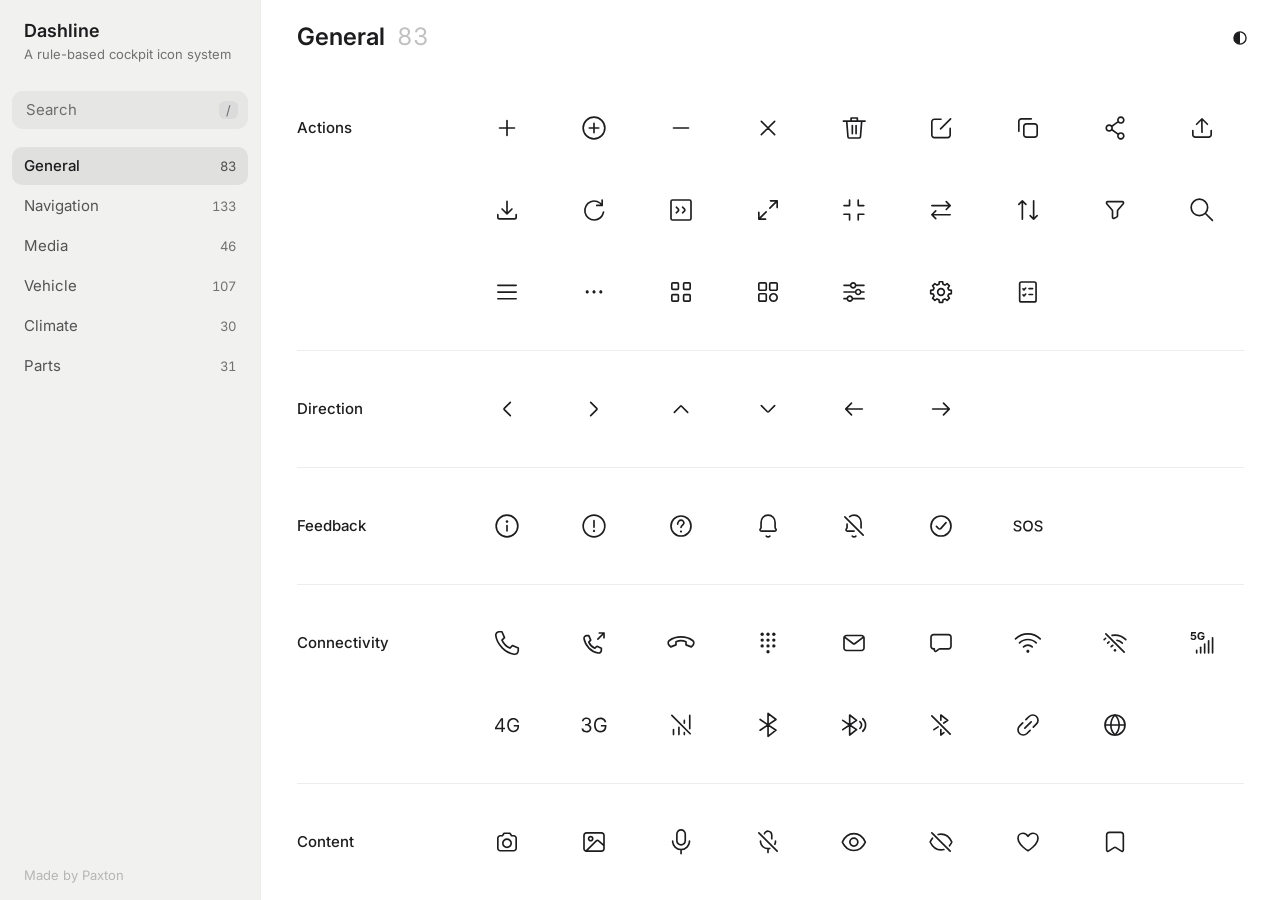
==== commit 8e65af21: "Increase Dashline header spacing" ====
--- a/icons/index.html
+++ b/icons/index.html
@@ -55,7 +55,7 @@
 .find input::placeholder{color:var(--t3)}
 .find kbd{font:var(--t-cap);color:var(--t3);padding:0 7px;border-radius:6px;background:var(--fill)}
 .find.has kbd{display:none}
-.catalog-brand{display:flex;flex-wrap:wrap;align-items:baseline;gap:2px 10px;margin-bottom:16px;padding:0 12px}
+.catalog-brand{display:flex;flex-wrap:wrap;align-items:baseline;gap:2px 10px;margin-bottom:28px;padding:0 12px}
 .catalog-brand strong{font:600 18px/24px var(--display)}
 .catalog-brand span{font:var(--t-cap);color:var(--t3);flex-basis:100%}
 .nav{position:relative;display:flex;flex-direction:column;gap:2px}
@@ -138,7 +138,13 @@
 .t:hover .nm{opacity:1;transform:none;transition-delay:.45s}
 .t:active,.t.sel{background:var(--fill2)}
 .t:focus-visible{box-shadow:0 0 0 2px var(--accent)}
-.t .ic{width:var(--sz);height:var(--sz)}
+.t .ic{position:absolute;inset:0;margin:auto;width:var(--sz);height:var(--sz)}
+@property --tile-scale{syntax:"<number>";inherits:false;initial-value:1}
+/* Paint the vector at each scale within a fixed viewport. */
+@media (hover:hover) and (pointer:fine) and (prefers-reduced-motion:no-preference){
+.tile-glyph{transform-box:view-box;transform-origin:center;transform:scale(var(--tile-scale,1));transition:--tile-scale .3s var(--out)}
+.t:hover .tile-glyph{--tile-scale:1.1}
+}
 .enter{animation:tin .4s var(--out) both;animation-delay:calc(var(--i) * 6ms)}
 @keyframes tin{from{opacity:0;transform:translateY(6px)}to{opacity:1;transform:none}}
 .none{padding:120px 0;text-align:center;color:var(--t3);font:var(--t-body)}
@@ -268,7 +274,7 @@
   body{overflow:auto}
   .app,body.insp .app{grid-template-columns:1fr;height:auto}
   .side{padding:16px 12px 0}.foot,.subs,.meta{display:none}
-  .catalog-brand{padding:0 4px;margin-bottom:12px}.catalog-brand span{flex-basis:auto}
+  .catalog-brand{padding:0 4px;margin-bottom:20px}.catalog-brand span{flex-basis:auto}
   .find{margin-bottom:8px}
   .nav{flex-direction:row;overflow-x:auto;scrollbar-width:none}.it{flex:none}.it em{display:none}
   .main{margin:12px 0 0;border-radius:16px 16px 0 0;min-height:80vh}
@@ -550,7 +556,7 @@
   {"n":"vehicle/ambient_light","c":"vehicle","s":"<path d=\"M9 32.1C15.9 26.925 32 26.925 38.9 32.1\" stroke-width=\"2\" stroke-linecap=\"round\" stroke-linejoin=\"round\" stroke=\"currentColor\"/><path d=\"M23.9502 16V20.025\" stroke-width=\"2\" stroke-linecap=\"round\" stroke-linejoin=\"round\" stroke=\"currentColor\"/><path d=\"M15.3252 18.3L17.0502 21.75\" stroke-width=\"2\" stroke-linecap=\"round\" stroke-linejoin=\"round\" stroke=\"currentColor\"/><path d=\"M32.5751 18.3L30.8501 21.75\" stroke-width=\"2\" stroke-linecap=\"round\" stroke-linejoin=\"round\" stroke=\"currentColor\"/>","g":"Body & cabin"},
   {"n":"vehicle/interior_light","c":"vehicle","s":"<path d=\"M12 16.5H18M18 16.5H30M18 16.5C18 19.8137 20.6863 22.5 24 22.5C27.3137 22.5 30 19.8137 30 16.5M30 16.5H36M24 27V31.5M16.5 25L14 29M31.5 25L34 29\" stroke-width=\"2\" stroke-linecap=\"round\" stroke-linejoin=\"round\" stroke=\"currentColor\"/>","g":"Body & cabin"},
   {"n":"vehicle/fragrance","c":"vehicle","s":"<path d=\"M14.5 27.96C14.5 30.61 14.5 33.26 14.5 33.26C14.5 34.3845 14.9467 35.463 15.7419 36.2581C16.537 37.0533 17.6155 37.5 18.74 37.5H29.34C30.4645 37.5 31.543 37.0533 32.3381 36.2581C33.1333 35.463 33.58 34.3845 33.58 33.26C33.58 33.26 33.58 30.61 33.58 27.96M14.5 27.96C14.5 25.31 14.5 22.66 14.5 22.66C14.5 21.5355 14.9467 20.457 15.7419 19.6619C16.537 18.8667 17.6155 18.42 18.74 18.42C18.74 18.42 20.1387 18.42 21.9199 18.42M14.5 27.96H33.58M21.9199 18.42C25.0423 18.42 29.34 18.42 29.34 18.42C30.4645 18.42 31.543 18.8667 32.3381 19.6619C33.1333 20.457 33.58 21.5355 33.58 22.66C33.58 22.66 33.58 25.31 33.58 27.96M21.9199 18.42L21.9201 15.24M26.1601 15.24C26.5818 15.24 26.9862 15.0725 27.2844 14.7743C27.5826 14.4761 27.7501 14.0717 27.7501 13.65V12.59C27.7501 12.1683 27.5826 11.7639 27.2844 11.4657C26.9862 11.1675 26.5818 11 26.1601 11H21.9201C21.4984 11 21.094 11.1675 20.7958 11.4657C20.4976 11.7639 20.3301 12.1683 20.3301 12.59V13.65C20.3301 14.0717 20.4976 14.4761 20.7958 14.7743C21.094 15.0725 21.4984 15.24 21.9201 15.24M26.1601 15.24H21.9201M26.1601 15.24L26.1602 18.42\" stroke-width=\"2\" stroke-linecap=\"round\" stroke-linejoin=\"round\" stroke=\"currentColor\"/>","g":"Body & cabin"},
-  {"n":"vehicle/hud","c":"vehicle","s":"<path d=\"M12.365 16.3119C12.1734 15.098 13.1116 14 14.3406 14H34.0394C35.2684 14 36.2066 15.098 36.015 16.3119L33.4665 32.4519C33.313 33.424 32.4752 34.14 31.491 34.14H16.889C15.9048 34.14 15.067 33.424 14.9135 32.4519L12.365 16.3119Z\" stroke=\"currentColor\" stroke-width=\"2\" stroke-linecap=\"round\" stroke-linejoin=\"round\"/><path d=\"M23.5272 21.0821C23.8089 20.55 24.5712 20.55 24.8529 21.0821L28.96 28.8401L25.1613 26.7297C24.5572 26.3941 23.8227 26.3941 23.2187 26.7297L19.42 28.8401L23.5272 21.0821Z\" stroke=\"currentColor\" stroke-width=\"2\" stroke-linecap=\"round\" stroke-linejoin=\"round\"/>","g":"Body & cabin"},
+  {"n":"vehicle/hud","c":"vehicle","s":"<path d=\"M12.365 16.3119C12.1734 15.098 13.1116 14 14.3406 14H34.0394C35.2684 14 36.2066 15.098 36.015 16.3119L33.4665 32.4519C33.313 33.424 32.4752 34.14 31.491 34.14H16.889C15.9048 34.14 15.067 33.424 14.9135 32.4519L12.365 16.3119Z\" stroke=\"currentColor\" stroke-width=\"2\" stroke-linecap=\"round\" stroke-linejoin=\"round\"/><path d=\"M23.5271 21.0821C23.8088 20.55 24.5711 20.55 24.8528 21.0821L28.96 28.8401L25.1613 26.7297C24.5572 26.3941 23.8227 26.3941 23.2187 26.7297L19.42 28.8401L23.5271 21.0821Z\" stroke=\"currentColor\" stroke-width=\"2\" stroke-linecap=\"round\" stroke-linejoin=\"round\"/>","g":"Body & cabin"},
   {"n":"vehicle/front_display","c":"vehicle","s":"<path d=\"M24 30.5H13.5C12.3954 30.5 11.5 29.6046 11.5 28.5V14.5C11.5 13.3954 12.3954 12.5 13.5 12.5H34.5C35.6046 12.5 36.5 13.3954 36.5 14.5V28.5C36.5 29.6046 35.6046 30.5 34.5 30.5H24ZM24 30.5V35.5M24 35.5H18.5M24 35.5H29.5\" stroke-width=\"2\" stroke-linecap=\"round\" stroke-linejoin=\"round\" stroke=\"currentColor\"/>","g":"Body & cabin"},
   {"n":"vehicle/rear_display","c":"vehicle","s":"<path d=\"M37.5024 24.4971C37.8149 24.0798 38 23.5615 38 23V14C38 12.6193 36.8808 11.5 35.5 11.5H12.5C11.1193 11.5 10 12.6193 10 14V23C10 23.5615 10.1851 24.0798 10.4976 24.4971M17 21.5H31C32.3808 21.5 33.5 22.6193 33.5 24V34C33.5 35.3808 32.3808 36.5 31 36.5H17C15.6193 36.5 14.5 35.3808 14.5 34V24C14.5 22.6193 15.6193 21.5 17 21.5Z\" stroke-width=\"2\" stroke-linecap=\"round\" stroke-linejoin=\"round\" stroke=\"currentColor\"/>","g":"Body & cabin"},
   {"n":"vehicle/card_key","c":"vehicle","s":"<path d=\"M14 14H34C34.7956 14 35.5587 14.3161 36.1213 14.8787C36.6839 15.4413 37 16.2044 37 17V31C37 31.7956 36.6839 32.5587 36.1213 33.1213C35.5587 33.6839 34.7956 34 34 34H14C13.2044 34 12.4413 33.6839 11.8787 33.1213C11.3161 32.5587 11 31.7956 11 31V17C11 16.2044 11.3161 15.4413 11.8787 14.8787C12.4413 14.3161 13.2044 14 14 14Z\" stroke-width=\"2\" stroke-linecap=\"round\" stroke-linejoin=\"round\" stroke=\"currentColor\"/><path d=\"M22.75 24C22.75 24.7293 22.4603 25.4288 21.9445 25.9445C21.4288 26.4603 20.7293 26.75 20 26.75C19.2707 26.75 18.5712 26.4603 18.0555 25.9445C17.5397 25.4288 17.25 24.7293 17.25 24C17.25 23.2707 17.5397 22.5712 18.0555 22.0555C18.5712 21.5397 19.2707 21.25 20 21.25C20.7293 21.25 21.4288 21.5397 21.9445 22.0555C22.4603 22.5712 22.75 23.2707 22.75 24ZM22.75 24C22.75 24 25.4993 24 28.0002 24M27.9976 28L28.0002 24M32 24C32 24 30.0866 24 28.0002 24\" stroke-width=\"2\" stroke-linecap=\"round\" stroke-linejoin=\"round\" stroke=\"currentColor\"/>","g":"Keys & security"},
@@ -770,7 +776,10 @@
   return o.s.replace(/\bid="([\w-]+)"/g,(_,id)=>`id="${id}${suffix}"`)
     .replace(/url\(#([\w-]+)\)/g,(_,id)=>`url(#${id}${suffix})`);
 }
-const svg=(o,ex='')=>`<svg class="ic" ${A} ${ex} aria-hidden="true">${inlineSvgBody(o)}</svg>`;
+function svg(o,ex='',tile=false){
+  const body=inlineSvgBody(o);
+  return `<svg class="ic" ${A} ${ex} aria-hidden="true">${tile?`<g class="tile-glyph">${body}</g>`:body}</svg>`;
+}
 function setIc(el,n){el.innerHTML=inlineSvgBody(by[n]);el.setAttribute('fill','none');}
 document.querySelectorAll('[data-ic]').forEach(e=>setIc(e,e.dataset.ic));
 
@@ -872,7 +881,7 @@
 let list=[];
 function rows(L,showCat){const gs=[...new Set(L.map(o=>o.c+'|'+o.g))];let i=0;
   return gs.map(key=>{const [c,g]=key.split('|');const G=L.filter(o=>o.c===c&&o.g===g);
-    return `<div class="grp" data-g="${g}"><div class="gh"><b>${g}</b>${showCat?`<small>${CT[c].t}</small>`:''}</div><div class="tiles">${G.map(o=>`<button class="t enter${sel===o.n?' sel':''}" style="--i:${Math.min(i++,48)}" data-n="${o.n}" aria-label="${o.title}">${svg(o)}<span class="nm">${o.title}</span></button>`).join('')}</div></div>`}).join('');}
+    return `<div class="grp" data-g="${g}"><div class="gh"><b>${g}</b>${showCat?`<small>${CT[c].t}</small>`:''}</div><div class="tiles">${G.map(o=>`<button class="t enter${sel===o.n?' sel':''}" style="--i:${Math.min(i++,48)}" data-n="${o.n}" aria-label="${o.title}">${svg(o,'',true)}<span class="nm">${o.title}</span></button>`).join('')}</div></div>`}).join('');}
 const PANES={};const V=$('#view');
 function pane(k){if(!PANES[k]){const d=document.createElement('div');d.className='pane';d.dataset.k=k;V.appendChild(d);PANES[k]=d;}return PANES[k];}
 function AP(){return V.querySelector('.pane.on')||V;}
@@ -924,6 +933,15 @@
   resetSvgCopy();
 }
 const sheet=$('#sheet');
+function tileIconRect(tile){
+  const icon=tile.querySelector('.ic');
+  const rect=icon.getBoundingClientRect();
+  const transform=getComputedStyle(icon.querySelector('.tile-glyph')).transform;
+  if(transform==='none')return rect;
+  const scale=new DOMMatrixReadOnly(transform).a;
+  const width=rect.width*scale,height=rect.height*scale;
+  return {left:rect.left+(rect.width-width)/2,top:rect.top+(rect.height-height)/2,width,height};
+}
 function flyIcon(o,from,to,ms,back){const f=document.createElement('div');f.className='fl';f.innerHTML=svg(o);document.body.appendChild(f);
   const A=back?to:from,B=back?from:to;Object.assign(f.style,{left:to.left+'px',top:to.top+'px',width:to.width+'px',height:to.height+'px'});
   const k=r=>`translate(${r.left-to.left}px,${r.top-to.top}px) scale(${r.width/to.width})`;
@@ -934,7 +952,7 @@
   fill(o);
   if(open){[$('#big'),$('.sr')].forEach(e=>{e.classList.remove('sfade');void e.offsetWidth;e.classList.add('sfade')});if(t)t.scrollIntoView({block:'nearest'});return;}
   if(t)t.blur();
-  const ts=t?.querySelector('.ic').getBoundingClientRect();
+  const ts=t?tileIconRect(t):null;
   sheet.style.opacity='0';document.body.classList.add('modal');sheet.setAttribute('aria-hidden','false');
   const big=$('#big');big.style.opacity='0';
   requestAnimationFrame(()=>requestAnimationFrame(()=>{
@@ -956,7 +974,7 @@
   t.scrollIntoView({block:'nearest'});
   const sr=sheet.getBoundingClientRect(),tr=t.getBoundingClientRect(),sx=tr.width/sr.width,sy=tr.height/sr.height;
   const big=$('#big');const br=big.getBoundingClientRect();big.style.opacity='0';
-  flyIcon(o,t.querySelector('.ic').getBoundingClientRect(),br,260,true);
+  flyIcon(o,tileIconRect(t),br,260,true);
   $('#veil').style.opacity='0';
   sheet.animate([{transform:'translate(-50%,-50%)',opacity:1},{transform:`translate(${tr.left-sr.left-sr.width/2}px,${tr.top-sr.top-sr.height/2}px) scale(${sx},${sy})`,opacity:0}],{duration:260,easing:'cubic-bezier(.4,0,.2,1)'}).onfinish=()=>{done();big.style.opacity='';$('#veil').style.opacity='';};
 }
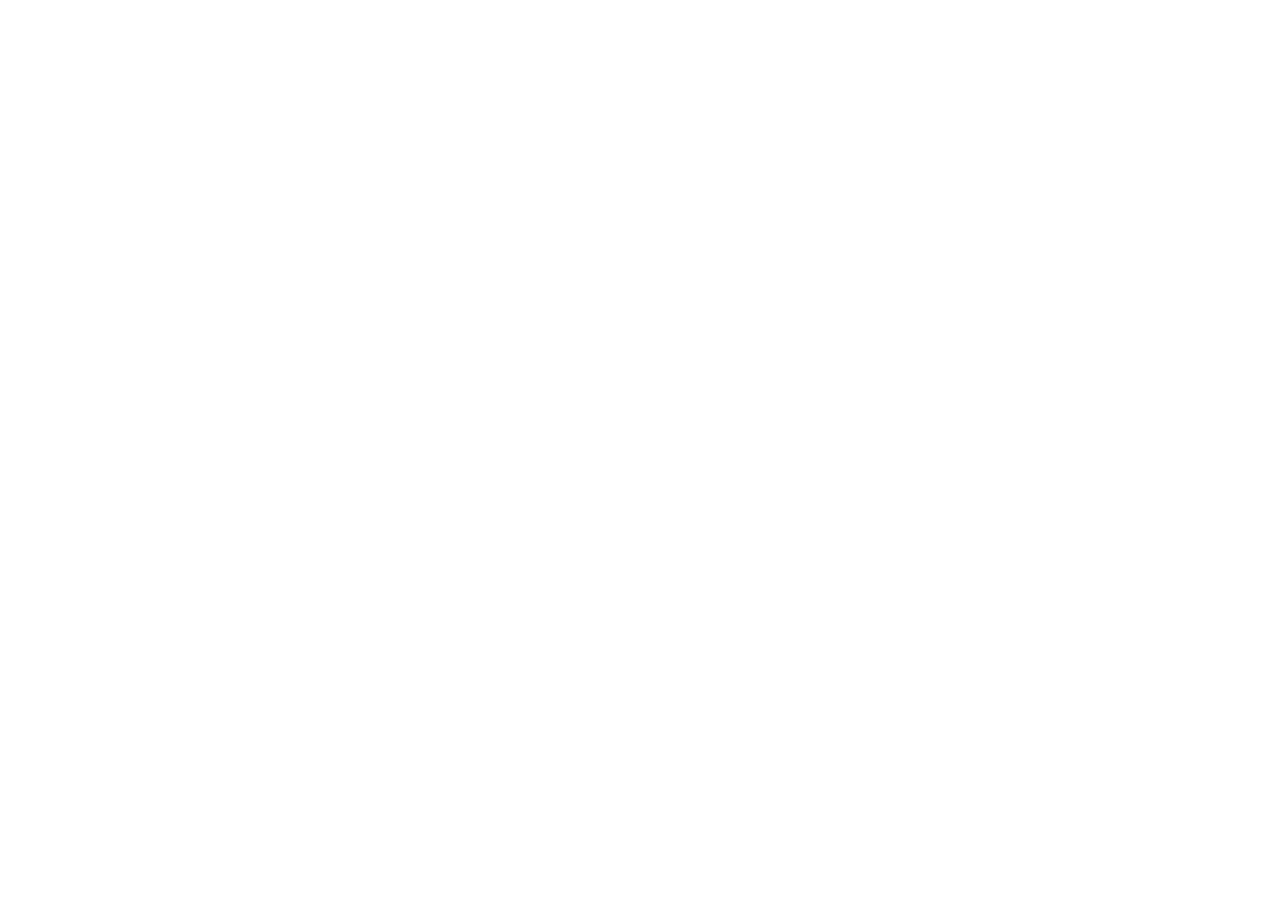
==== commit 43c5d0f4: "Redirect the icon library to Dashline Pages" ====
--- a/icons/index.html
+++ b/icons/index.html
@@ -1,1131 +1,19 @@
 <!DOCTYPE html>
 <html lang="en">
 <head>
-<meta charset="utf-8">
-<meta name="viewport" content="width=device-width, initial-scale=1">
-<title>Dashline</title>
-<meta name="description" content="Dashline is a rule-based cockpit icon system for automotive HMI, including navigation, media, vehicle controls, and climate.">
-<link rel="icon" type="image/png" sizes="32x32" href="../DriveScene-Studio/favicon-32.png">
-<link rel="icon" type="image/png" sizes="64x64" href="../DriveScene-Studio/favicon-64.png">
-<link rel="apple-touch-icon" href="../DriveScene-Studio/apple-touch-icon.png">
-<link href="https://fonts.googleapis.com/css2?family=Inter:wght@400;500;600&display=swap" rel="stylesheet">
-<style>
-:root{
-  --side:#f1f1f0; --bg:#efefee; --panel:#ffffff; --stage:#f6f6f5; --ink:#1d1d1f; --t2:rgba(29,29,31,.74); --t3:rgba(29,29,31,.6); --t4:rgba(29,29,31,.28);
-  --icon:#1d1d1f; --hair:rgba(29,29,31,.08); --fill:rgba(29,29,31,.05); --fill2:rgba(29,29,31,.08); --sel:rgba(29,29,31,.06);
-  --pill:#fff; --pill-sh:0 1px 2px rgba(0,0,0,.06),0 1px 4px rgba(0,0,0,.04);
-  --accent:#007aff; --key:rgba(0,122,255,.5); --grid:rgba(0,122,255,.1);
-  --gbg:var(--stage); --gl:rgba(29,29,31,.055); --gk:rgba(29,29,31,.2); --gs:rgba(29,29,31,.42); --gf:rgba(29,29,31,.025);
-  --success:#1f9d3a; --warning:#b86e00; --danger:#c62828; --favorite:#f19000;
-  --font:-apple-system,BlinkMacSystemFont,"SF Pro Text",Inter,sans-serif;
-  --display:-apple-system,BlinkMacSystemFont,"SF Pro Display",Inter,sans-serif;
-  --mono:ui-monospace,"SF Mono",Menlo,monospace;
-  --out:cubic-bezier(.22,1,.36,1);
-  --cell:80px; --sz:40px; --insp:380px;
-  --t-title:600 24px/1.2 var(--display); --t-body:400 15px/20px var(--font); --t-cap:400 13px/18px var(--font);
-  color-scheme:light;
-}
-:root[data-theme=dark] body{background:radial-gradient(60% 50% at 0% 100%,rgba(255,150,90,.08),transparent 70%),radial-gradient(50% 45% at 18% 0%,rgba(90,120,255,.1),transparent 70%),var(--bg)}
-:root[data-theme=dark]{
-  --side:#1a1b1d; --bg:#18191b; --panel:#222326; --stage:#2a2b2e; --ink:#f5f5f7; --t2:rgba(245,245,247,.74); --t3:rgba(245,245,247,.56); --t4:rgba(245,245,247,.26);
-  --icon:#f5f5f7; --hair:rgba(255,255,255,.07); --fill:rgba(255,255,255,.05); --fill2:rgba(255,255,255,.09); --sel:rgba(255,255,255,.07);
-  --pill:rgba(255,255,255,.12); --pill-sh:none;
-  --accent:#0a84ff; --key:rgba(10,132,255,.65); --grid:rgba(10,132,255,.14);
-  --gbg:var(--stage); --gl:rgba(245,245,247,.05); --gk:rgba(245,245,247,.18); --gs:rgba(245,245,247,.4); --gf:rgba(245,245,247,.025);
-  --success:#32d74b; --warning:#ffb340; --danger:#ff6b60; --favorite:#ffa31a;
-  color-scheme:dark;
-}
-*{box-sizing:border-box;margin:0;padding:0}
-html,body{height:100%}
-body{background:radial-gradient(60% 50% at 0% 100%,rgba(255,196,150,.22),transparent 70%),radial-gradient(50% 45% at 18% 0%,rgba(150,180,255,.20),transparent 70%),var(--bg);color:var(--ink);font:var(--t-body);-webkit-font-smoothing:antialiased;overflow:hidden;transition:background-color .4s,color .4s}
-button{font:inherit;color:inherit;background:none;border:0;cursor:pointer;-webkit-tap-highlight-color:transparent}
-input{font:inherit;color:inherit;border:0;outline:0;background:none}
-svg.ic{display:block;overflow:visible}
-.app{display:grid;grid-template-columns:260px 1fr;height:100vh}
-
-/* ---------- sidebar ---------- */
-.credit{margin-top:auto;padding:0 12px;font:var(--t-cap);color:var(--t4);text-decoration:none;transition:color .2s}.credit:hover{color:var(--t3)}
-.side{display:flex;flex-direction:column;padding:19px 12px 16px;background:var(--side);min-height:0;overflow:auto;scrollbar-width:none}
-.side::-webkit-scrollbar{display:none}
-.brand{padding:10px 12px 0;font:var(--t-body);font-weight:500;height:32px}
-.find{margin:0 0 18px;display:flex;align-items:center;gap:8px;height:38px;padding:0 10px 0 14px;border-radius:11px;background:var(--fill);transition:background-color .2s,box-shadow .2s}
-.find:focus-within{background:var(--panel);box-shadow:0 0 0 1px var(--hair),var(--pill-sh)}
-.find svg{width:20px;height:20px;color:var(--t3);flex:none}
-.find input{flex:1;min-width:0;font:var(--t-body)}
-.find input::placeholder{color:var(--t3)}
-.find kbd{font:var(--t-cap);color:var(--t3);padding:0 7px;border-radius:6px;background:var(--fill)}
-.find.has kbd{display:none}
-.catalog-brand{display:flex;flex-wrap:wrap;align-items:baseline;gap:2px 10px;margin-bottom:28px;padding:0 12px}
-.catalog-brand strong{font:600 18px/24px var(--display)}
-.catalog-brand span{font:var(--t-cap);color:var(--t3);flex-basis:100%}
-.nav{position:relative;display:flex;flex-direction:column;gap:2px}
-.navind{position:absolute;left:0;right:0;top:0;height:38px;border-radius:10px;background:var(--fill2);z-index:0;pointer-events:none;will-change:transform;transform-origin:50% 50%}
-:root{--spring:cubic-bezier(.3,1.35,.5,1)}
-.it{position:relative;z-index:1;display:flex;align-items:center;height:38px;padding:0 12px;border-radius:10px;color:var(--t2);text-align:left;font:var(--t-body);transition:background-color .2s,color .2s}
-.it:hover{color:var(--ink)}
-.it:active{transform:scale(.985)}
-.it{transition:background-color .2s,color .2s,transform .2s var(--spring)}
-.it span{flex:1}
-.it em{font:var(--t-cap);font-style:normal;color:var(--t3);font-variant-numeric:tabular-nums}
-.it.on{color:var(--ink);font-weight:500}
-.it.on em{color:var(--t2)}
-.subs{display:grid;grid-template-rows:0fr;transition:grid-template-rows .3s var(--out)}
-.subs > div{overflow:hidden}
-.it.on + .subs{grid-template-rows:1fr}
-.subs button{position:relative;display:flex;align-items:center;width:100%;height:34px;padding:0 12px 0 24px;font:var(--t-body);color:var(--t3);border-radius:10px;text-align:left;transition:color .2s}
-.subs button:hover{color:var(--ink)}
-.subs button.on{color:var(--ink)}
-.subs button::before{content:"";position:absolute;left:13px;top:50%;width:1px;height:34px;margin-top:-17px;background:var(--hair)}
-.subs button.on::before{background:var(--ink)}
-.subs button em{margin-left:auto;font:var(--t-cap);font-style:normal;color:var(--t4)}
-.subs > div{padding:0;transition:padding .3s var(--out)}
-.it.on + .subs > div{padding:4px 0 8px}
-.side > *{flex-shrink:0}
-.foot{margin-top:auto;padding-top:16px;border-top:1px solid var(--hair);display:flex;flex-direction:column;gap:4px}
-.row{display:flex;align-items:center;justify-content:space-between;height:40px;padding:0 12px;font:var(--t-body);color:var(--t2)}
-.seg{position:relative;display:flex;padding:2px;border-radius:10px;background:var(--fill)}
-.seg button{position:relative;z-index:1;width:36px;height:28px;border-radius:8px;display:grid;place-items:center;color:var(--t3);transition:color .2s;font:var(--t-cap)}
-.seg button.on{color:var(--ink)}
-.seg button svg{width:18px;height:18px}
-.seg .ind{position:absolute;top:2px;left:2px;width:36px;height:28px;border-radius:8px;background:var(--pill);box-shadow:var(--pill-sh);transition:transform .3s cubic-bezier(.3,1.25,.5,1)}
-.meta{padding:8px 12px 0;font:var(--t-cap);color:var(--t3)}
-
-/* ---------- content ---------- */
-.main{background:var(--panel);border-left:1px solid var(--hair);display:flex;flex-direction:column;min-height:0;min-width:0;overflow:hidden;transition:background-color .4s,border-radius .3s}
-
-.mhead{flex:none;display:flex;align-items:center;gap:12px;height:76px;padding:0 20px 0 36px;border-bottom:1px solid transparent;transition:border-color .2s}
-.mhead.sc{border-bottom-color:var(--hair)}
-.mhead h1{font:var(--t-title)}
-.mhead > span{font:var(--t-title);font-weight:400;color:var(--t4);font-variant-numeric:tabular-nums}
-.mhead .sp{flex:1}
-.cap{display:flex;align-items:center;height:44px;padding:0 6px;border-radius:22px;background:var(--panel);box-shadow:0 0 0 1px var(--hair),0 2px 10px rgba(0,0,0,.04);gap:2px}
-.cap > i{width:1px;height:20px;background:var(--hair);margin:0 4px}
-.sz{display:flex;align-items:center;gap:10px;padding:0 10px 0 12px;height:36px;color:var(--t3)}
-.sz svg.s{width:14px;height:14px}.sz svg.l{width:22px;height:22px}
-.sz output{font:var(--t-cap);color:var(--ink);width:22px;text-align:right;font-variant-numeric:tabular-nums}
-.cb{display:flex;align-items:center;gap:8px;height:34px;padding:0 14px 0 10px;border-radius:17px;font:var(--t-body);color:var(--t2);transition:background-color .2s,color .2s,transform .2s}
-.cb:hover{background:var(--fill);color:var(--ink)}
-.cb:active{transform:scale(.96)}
-.cb svg{width:20px;height:20px}
-.cb.on{color:var(--accent);background:color-mix(in srgb,var(--accent) 10%,transparent)}
-.cb .tw{position:relative;width:20px;height:20px}
-.cb .tw svg{position:absolute;inset:0;transition:transform .45s cubic-bezier(.34,1.4,.64,1),opacity .25s}
-:root[data-theme=dark] .cb .sun,:root:not([data-theme=dark]) .cb .moon{opacity:0;transform:rotate(-70deg) scale(.6)}
-.tools{display:flex;align-items:center;gap:4px}
-.tools .seg{margin-right:8px}
-.tb{position:relative;width:36px;height:36px;border-radius:10px;display:grid;place-items:center;color:var(--t2);transition:background-color .2s,color .2s,transform .2s}
-.tb:hover{background:var(--fill);color:var(--ink)}
-.tb:active{transform:scale(.92)}
-.tb svg{width:22px;height:22px}
-.tb.on{color:var(--accent);background:color-mix(in srgb,var(--accent) 10%,transparent)}
-.tb.theme svg{position:absolute;transition:transform .45s cubic-bezier(.34,1.4,.64,1),opacity .25s}
-:root[data-theme=dark] .tb.theme .sun,:root:not([data-theme=dark]) .tb.theme .moon{opacity:0;transform:rotate(-70deg) scale(.6)}
-.scroll{flex:1;overflow:auto;padding:4px 36px 80px}
-.view{position:relative}
-.pane{position:absolute;left:0;right:0;top:0;content-visibility:hidden;pointer-events:none}
-.pane.on{position:relative;content-visibility:visible;pointer-events:auto;will-change:opacity,transform}
-.pane.out{content-visibility:visible;will-change:opacity}
-.view.out{opacity:0;transform:translateY(6px)}
-.grp{display:grid;grid-template-columns:168px 1fr;padding:18px 0;border-top:1px solid var(--hair)}
-.grp:first-child{border-top:0;padding-top:8px}
-.gh{padding-top:calc((var(--cell) - 20px) / 2)}
-.gh b{display:block;font:var(--t-body);font-weight:500}
-.gh small{display:block;margin-top:2px;font:var(--t-cap);color:var(--t3)}
-.tiles{content-visibility:auto;contain-intrinsic-size:auto 200px;display:grid;grid-template-columns:repeat(auto-fill,minmax(var(--cell),1fr));gap:2px}
-.t{position:relative;width:100%;height:var(--cell);border-radius:16px;display:grid;place-items:center;color:var(--icon);outline:0;transition:background-color .2s ease}
-.t:hover{background:var(--fill)}
-.t .nm{position:absolute;left:4px;right:4px;bottom:7px;text-align:center;font:var(--t-cap);font-size:12px;line-height:14px;color:var(--t2);white-space:nowrap;overflow:hidden;text-overflow:ellipsis;opacity:0;transform:translateY(3px);transition:opacity .15s ease,transform .25s var(--out);pointer-events:none}
-.t:hover .nm{opacity:1;transform:none;transition-delay:.45s}
-.t:active,.t.sel{background:var(--fill2)}
-.t:focus-visible{box-shadow:0 0 0 2px var(--accent)}
-.t .ic{position:absolute;inset:0;margin:auto;width:var(--sz);height:var(--sz)}
-@property --tile-scale{syntax:"<number>";inherits:false;initial-value:1}
-/* Paint the vector at each scale within a fixed viewport. */
-@media (hover:hover) and (pointer:fine) and (prefers-reduced-motion:no-preference){
-.tile-glyph{transform-box:view-box;transform-origin:center;transform:scale(var(--tile-scale,1));transition:--tile-scale .3s var(--out)}
-.t:hover .tile-glyph{--tile-scale:1.1}
-}
-.enter{animation:tin .4s var(--out) both;animation-delay:calc(var(--i) * 6ms)}
-@keyframes tin{from{opacity:0;transform:translateY(6px)}to{opacity:1;transform:none}}
-.none{padding:120px 0;text-align:center;color:var(--t3);font:var(--t-body)}
-.sug{margin-top:18px;display:flex;gap:6px;justify-content:center;align-items:center;font:var(--t-body);color:var(--t3)}
-.sug button{height:32px;padding:0 14px;border-radius:16px;background:var(--fill);color:var(--ink);transition:background-color .2s}
-.sug button:hover{background:var(--fill2)}
-.none b{display:block;font:var(--t-title);color:var(--ink);margin-bottom:6px}
-
-
-/* DriveScene Studio appearance control and root reveal. */
-.theme-toggle{flex:none;width:40px;height:40px;display:grid;place-items:center;border-radius:8px;color:var(--ink);touch-action:manipulation;transition:background-color 120ms,color 160ms,opacity 150ms,scale 110ms ease-out}
-.theme-toggle>svg{width:18px;height:18px;display:block}
-.theme-toggle:hover{background:transparent;color:var(--ink)}
-.theme-toggle:focus-visible{outline:2px solid var(--accent);outline-offset:2px}
-@property --theme-reveal-progress{syntax:"<length>";inherits:false;initial-value:0px}
-::view-transition-group(root),::view-transition-old(root),::view-transition-new(root){animation:none;mix-blend-mode:normal}
-::view-transition{pointer-events:none}
-.theme-changing,.theme-changing *{transition:none!important}
-@media (prefers-reduced-motion:no-preference){
-.theme-changing::view-transition-old(root){z-index:1}
-.theme-changing::view-transition-new(root){z-index:2;mask-image:radial-gradient(circle at var(--theme-reveal-x) var(--theme-reveal-y),#fff calc(var(--theme-reveal-progress) - 160px),transparent var(--theme-reveal-progress));animation:theme-reveal 400ms cubic-bezier(.65,0,.35,1) both}
-@keyframes theme-reveal{from{--theme-reveal-progress:0px;opacity:.5}to{--theme-reveal-progress:var(--theme-reveal-radius);opacity:1}}
-}
-
-/* modal */
-.veil{position:fixed;inset:0;z-index:40;background:rgba(0,0,0,.18);opacity:0;pointer-events:none;transition:opacity .3s ease}
-:root[data-theme=dark] .veil{background:rgba(0,0,0,.5)}
-body.modal .veil{opacity:1;pointer-events:auto}
-.sheet{position:fixed;z-index:41;left:50%;top:50%;width:min(880px,calc(100vw - 48px));height:min(600px,calc(100vh - 48px));transform:translate(-50%,-50%);border-radius:24px;background:var(--panel);box-shadow:0 0 0 1px var(--hair),0 30px 80px rgba(0,0,0,.2);display:none;grid-template-columns:1fr 360px;overflow:hidden;transform-origin:0 0}
-body.modal .sheet{display:grid}
-.sl{position:relative;background:var(--stage);display:grid;place-items:center;overflow:hidden;contain:strict;transition:background-color .4s}
-.stage .keys{overflow:visible;will-change:opacity;shape-rendering:crispEdges}
-.stage{position:relative;width:62%;aspect-ratio:1;color:var(--icon)}
-.stage .keys,.stage #big{position:absolute;inset:0;width:100%;height:100%}
-.sl .gbtn{position:absolute;left:20px;bottom:20px;right:auto}
-.sr{padding:8px 24px 24px;display:flex;flex-direction:column;overflow:auto;scrollbar-width:none}
-.sr::-webkit-scrollbar{display:none}
-.sr .iph{padding:0 0 0 0;margin-right:-10px;height:56px}
-.sr .iname{margin-top:20px}
-.sr .acts{margin-top:auto;padding-top:24px}
-.sfade{animation:sfade .3s var(--out) both}
-@keyframes sfade{from{opacity:0;transform:translateY(6px)}to{opacity:1;transform:none}}
-
-/* simplified modal */
-.sheet{grid-template-columns:1fr 320px;will-change:transform,opacity;contain:layout paint;backface-visibility:hidden}
-.fl{will-change:transform}
-.sl{transition:background-color .35s ease,color .35s ease}
-.sl.dk{background:#0a0a0b;--icon:#fff;--key:rgba(10,132,255,.7);--grid:rgba(10,132,255,.16);--accent:#0a84ff;--success:#32d74b;--warning:#ffb340;--danger:#ff6b60;--favorite:#ffa31a}
-.sl.lt{background:#f3f3f3;--icon:#1d1d1f;--key:rgba(0,122,255,.5);--grid:rgba(0,122,255,.1);--accent:#007aff;--success:#1f9d3a;--warning:#b86e00;--danger:#c62828;--favorite:#f19000}
-.slt{position:absolute;left:24px;bottom:22px;display:flex;gap:20px}
-.slt button{font:var(--t-cap);color:var(--t3);transition:color .2s;position:relative;padding:4px 0}
-.sl.dk .slt button{color:rgba(255,255,255,.5)}
-.slt button:hover{color:var(--ink)}.sl.dk .slt button:hover{color:#fff}
-.slt button.on{color:var(--ink)}.sl.dk .slt button.on{color:#fff}
-.slt button.on::after{content:"";position:absolute;left:0;right:0;bottom:0;height:1px;background:currentColor}
-.sr{padding:8px 28px 28px}
-.ihead{margin-top:16px}
-.sr .acts2{margin-top:auto}.sr .sizes{margin-top:auto;background:none;padding:0 0 4px;justify-content:space-between}
-.acts2{margin-top:28px;display:flex;align-items:center;gap:20px}
-.acts2 .bt.pri{flex:1}
-.lnk{display:flex;gap:18px}
-.lnk button{display:inline-grid;font:var(--t-body);color:var(--t2);transition:color .2s}
-.lnk button:hover{color:var(--ink)}
-.lnk .lb{display:inline-grid;overflow:hidden}
-.lnk .lb span{grid-area:1/1;transition:transform .35s var(--out),opacity .2s}
-.lnk .lb .b{transform:translateY(110%);opacity:0;color:var(--accent)}
-.lnk button.done .a{transform:translateY(-110%);opacity:0}
-.lnk button.done .b{transform:none;opacity:1}
-
-/* ---------- inspector ---------- */
-.insp{min-width:0;overflow:hidden}
-.ip{width:var(--insp);height:100vh;display:flex;flex-direction:column;padding:8px 8px 8px 0}
-.ipin{flex:1;display:flex;flex-direction:column;border-radius:16px;background:var(--panel);box-shadow:0 0 0 1px var(--hair);overflow:auto;scrollbar-width:none;transition:background-color .4s}
-.ipin::-webkit-scrollbar{display:none}
-.iph{display:flex;align-items:center;gap:2px;height:60px;padding:0 12px 0 22px;flex:none}
-.iph .crumb{flex:1;font:var(--t-cap);color:var(--t3);white-space:nowrap;overflow:hidden;text-overflow:ellipsis}
-.rb{width:36px;height:36px;border-radius:10px;display:grid;place-items:center;color:var(--icon);transition:background-color .2s,transform .2s}
-.rb:hover{background:var(--fill)}
-.rb:active{transform:scale(.92)}
-.rb svg{width:22px;height:22px}
-#close{width:40px;height:40px;border-radius:50%;background:var(--fill);margin-right:-6px}#close:hover{background:var(--fill2)}#close svg{width:22px;height:22px}
-.ib{padding:0 22px 24px;opacity:0;transform:translateX(12px);transition:opacity .2s ease,transform .3s var(--out)}
-body.insp .ib{opacity:1;transform:none;transition-delay:.06s}
-.stage-old{}
-.icon-grid-fine,.icon-grid-keylines{vector-effect:non-scaling-stroke;fill:none;stroke-width:1}
-.icon-grid-fine{stroke:var(--gl)}
-.icon-grid-keylines{stroke:var(--gk)}
-.gbtn{position:absolute;right:12px;bottom:12px;height:30px;padding:0 12px;border-radius:999px;font:var(--t-cap);color:var(--t2);background:var(--panel);box-shadow:var(--pill-sh),0 0 0 1px var(--hair);transition:color .2s}
-.gbtn.on{color:var(--accent)}
-.iname{margin-top:22px;font:var(--t-title)}
-.ipath{margin-top:10px;font:var(--t-cap);color:var(--t3);display:flex;gap:12px;flex-wrap:wrap}
-.ipath .r{color:var(--accent)}
-.sec{margin-top:26px}
-.sec h4{font:var(--t-cap);color:var(--t3);margin-bottom:10px}
-.sizes{position:relative;display:flex;align-items:flex-end;justify-content:space-between;padding:16px 14px 12px;border-radius:14px;background:var(--stage);transition:background-color .4s}
-.sizes button{display:flex;flex-direction:column;align-items:center;gap:10px;color:var(--icon);opacity:.45;transition:opacity .2s}
-.sizes button:hover{opacity:.8}
-.sizes button.on{opacity:1}
-.sizes small{font:var(--t-cap);color:var(--t2);font-variant-numeric:tabular-nums;padding:2px 6px;border-radius:6px}
-.sizes button.on small{color:var(--ink)}
-.sizes small{position:relative;z-index:1}
-.szind{position:absolute;z-index:0;left:0;top:0;height:22px;border-radius:6px;background:var(--panel);box-shadow:var(--pill-sh);pointer-events:none}
-.cmp{display:grid;grid-template-columns:1fr 1fr;gap:8px}
-.cmp > div{height:88px;border-radius:14px;display:flex;align-items:center;justify-content:center;gap:22px}
-.cmp .lt{background:#f3f3f3;color:#1d1d1f;box-shadow:inset 0 0 0 1px rgba(0,0,0,.04);--accent:#007aff;--success:#1f9d3a;--warning:#b86e00;--danger:#c62828;--favorite:#f19000}
-.cmp .dk{background:#0a0a0b;color:#fff;--accent:#0a84ff;--success:#32d74b;--warning:#ffb340;--danger:#ff6b60;--favorite:#ffa31a}
-.acts{display:grid;grid-template-columns:1fr 1fr;gap:8px}
-.bt{height:42px;border-radius:12px;display:flex;align-items:center;justify-content:center;gap:8px;font:var(--t-body);font-weight:500;background:var(--fill);transition:background-color .2s,transform .2s,opacity .2s}
-.bt:hover{background:var(--fill2)}
-.bt:active{transform:scale(.97)}
-.bt.pri{background:var(--ink);color:var(--panel)}
-.bt.pri:hover{opacity:.88}
-.bt svg{width:20px;height:20px}
-#cSvg{display:grid;place-items:center}
-.svg-copy-idle,.svg-copy-result{grid-area:1/1;white-space:nowrap}
-.svg-copy-result{display:inline-flex;align-items:center;gap:6px;opacity:0}
-#cSvg .svg-copy-result svg{width:14px;height:14px;flex:none}
-.svg-copy-result path{stroke-dasharray:1;stroke-dashoffset:0}
-#cSvg[data-copy-state="failure"] .svg-copy-result svg{display:none}
-.svg-copy-status{position:absolute;width:1px;height:1px;overflow:hidden;clip-path:inset(50%);white-space:nowrap}
-.bt.wide{grid-column:span 2;background:none;color:var(--t2);font-weight:400;height:38px}
-.bt.wide:hover{background:var(--fill);color:var(--ink)}
-.fl{position:fixed;z-index:60;pointer-events:none;color:var(--icon);transform-origin:0 0}
-.fl svg{width:100%;height:100%}
-
-@media (max-width:900px){
-  body{overflow:auto}
-  .app,body.insp .app{grid-template-columns:1fr;height:auto}
-  .side{padding:16px 12px 0}.foot,.subs,.meta{display:none}
-  .catalog-brand{padding:0 4px;margin-bottom:20px}.catalog-brand span{flex-basis:auto}
-  .find{margin-bottom:8px}
-  .nav{flex-direction:row;overflow-x:auto;scrollbar-width:none}.it{flex:none}.it em{display:none}
-  .main{margin:12px 0 0;border-radius:16px 16px 0 0;min-height:80vh}
-  .mhead,.scroll{padding-left:18px;padding-right:18px}
-  .grp{grid-template-columns:1fr}.gh{padding:0 0 6px}.gh span{display:inline;margin-left:8px}
-  .insp{position:fixed;inset:auto 0 0 0;z-index:50;transform:translateY(100%);transition:transform .3s var(--out)}
-  body.insp .insp{transform:none}.ip{width:100%;height:auto;max-height:88vh;padding:0}.ipin{border-radius:20px 20px 0 0}
-  :root{--cell:68px}
-}
-@media (prefers-reduced-motion:reduce){*,*::before,*::after{animation-duration:1ms!important;transition-duration:1ms!important}}
-</style>
+  <meta charset="utf-8">
+  <meta name="viewport" content="width=device-width, initial-scale=1">
+  <title>Dashline</title>
+  <link rel="canonical" href="https://paxton0209.github.io/Dashline/">
+  <script>
+    const destination = new URL('https://paxton0209.github.io/Dashline/');
+    destination.search = location.search;
+    destination.hash = location.hash;
+    location.replace(destination.href);
+  </script>
+  <noscript><meta http-equiv="refresh" content="0;url=https://paxton0209.github.io/Dashline/"></noscript>
 </head>
 <body>
-<div class="app">
-  <aside class="side">
-    <div class="catalog-brand"><strong>Dashline</strong><span>A rule-based cockpit icon system</span></div>
-    <label class="find" id="find"><input id="q" placeholder="Search" autocomplete="off" spellcheck="false"><kbd>/</kbd></label>
-    <div class="nav" id="nav"></div>
-    <a class="credit" href="https://github.com/Paxton0209" target="_blank" rel="noopener">Made by Paxton</a>
-  </aside>
-
-  <section class="main">
-    <header class="mhead" id="mhead"><h1 id="h1">General</h1><span id="hn"></span><div class="sp"></div>
-      <button id="theme-toggle" class="theme-toggle" type="button" aria-label="Switch to dark theme" title="Switch to dark theme" aria-pressed="false"><svg data-appearance width="18" height="18" viewBox="0 0 20 20" aria-hidden="true"><circle cx="10" cy="10" r="6.75" fill="none" stroke="currentColor" stroke-width="1.5"/><path d="M10 3.25a6.75 6.75 0 0 0 0 13.5Z" fill="currentColor"/></svg></button>
-    </header>
-    <div class="scroll" id="scroll"><div class="view" id="view"></div></div>
-  </section>
-
-</div>
-
-<div class="veil" id="veil"></div>
-<div class="sheet" id="sheet" role="dialog" aria-modal="true" aria-hidden="true">
-  <div class="sl" id="sl">
-    <div class="stage" id="stage"><svg class="keys" viewBox="0 0 48 48" id="keys" aria-hidden="true"></svg><svg class="ic" viewBox="0 0 48 48" id="big"></svg></div>
-  </div>
-  <div class="sr">
-    <div class="iph"><div class="crumb" id="crumb"></div>
-      <button class="rb" id="close" aria-label="Close"><svg viewBox="0 0 48 48" fill="none" stroke="currentColor" stroke-width="3.4" stroke-linecap="round"><path d="M14 14L34 34M34 14L14 34"/></svg></button>
-    </div>
-    <div class="ihead"><div class="iname" id="iname"></div><div class="ipath" id="ipath"></div></div>
-    <div class="acts2">
-      <button class="bt pri" id="cSvg" type="button" aria-label="Copy SVG">
-        <span class="svg-copy-idle" aria-hidden="true">Copy SVG</span>
-        <span class="svg-copy-result" aria-hidden="true">
-          <svg viewBox="0 0 16 16" fill="none"><path pathLength="1" d="m3 8 3 3 7-7" stroke="currentColor" stroke-width="1.7" stroke-linecap="round" stroke-linejoin="round"/></svg>
-          <span>Copied</span>
-        </span>
-      </button>
-      <span class="svg-copy-status" id="svg-copy-status" role="status" aria-atomic="true"></span>
-    </div>
-  </div>
-</div>
-
-<script>
-const ICONS=[
-  {"n":"general/plus","c":"general","s":"<path d=\"M15 24H24M24 24H33M24 24V15M24 24V33\" stroke-width=\"2\" stroke-linecap=\"round\" stroke-linejoin=\"round\" stroke=\"currentColor\"/>","g":"Actions"},
-  {"n":"general/add","c":"general","s":"<path d=\"M18.3125 24.0001H24M24 24.0001H29.6874M24 24.0001V18.3126M24 24.0001V29.6876\" stroke-width=\"2\" stroke-linecap=\"round\" stroke-linejoin=\"round\" stroke=\"currentColor\"/><path d=\"M11 24C11 31.1801 16.8199 37 23.9999 37C31.1799 37 36.9998 31.1801 36.9998 24C36.9998 16.82 31.1799 11.0001 23.9999 11.0001C16.8199 11.0001 11 16.82 11 24Z\" stroke-width=\"2\" stroke-linecap=\"round\" stroke-linejoin=\"round\" stroke=\"currentColor\"/>","g":"Actions"},
-  {"n":"general/minus","c":"general","s":"<path d=\"M15 24H33.0001\" stroke-width=\"2\" stroke-linecap=\"round\" stroke-linejoin=\"round\" stroke=\"currentColor\"/>","g":"Actions"},
-  {"n":"general/close","c":"general","s":"<path d=\"M16 16L24 24M24 24L32 32M24 24L32 16M24 24L16 32\" stroke-width=\"2\" stroke-linecap=\"round\" stroke-linejoin=\"round\" stroke=\"currentColor\"/>","g":"Actions"},
-  {"n":"general/delete","c":"general","s":"<path d=\"M11.2448 15.75H15.2448M15.2448 15.75H20.4905M15.2448 15.75L16.75 34.5C16.75 35.3287 17.4213 36 18.25 36H30.25C31.0788 36 31.75 35.3287 31.75 34.5L33.2552 15.75M20.4905 15.75H28.0095M20.4905 15.75L20.5 12H28L28.0095 15.75M28.0095 15.75H33.2552M33.2552 15.75H37.2552M22 21V30.75M26.5 30.75V21\" stroke-width=\"2\" stroke-linecap=\"round\" stroke-linejoin=\"round\" stroke=\"currentColor\"/>","g":"Actions"},
-  {"n":"general/edit","c":"general","s":"<path d=\"M24 13.5H16C15.2044 13.5 14.4413 13.8161 13.8787 14.3787C13.3161 14.9413 13 15.7044 13 16.5V32.5C13 33.2956 13.3161 34.0587 13.8787 34.6213C14.4413 35.1839 15.2044 35.5 16 35.5H32C32.7956 35.5 33.5587 35.1839 34.1213 34.6213C34.6839 34.0587 35 33.2956 35 32.5V24.5\" stroke-width=\"2\" stroke-linecap=\"round\" stroke-linejoin=\"round\" stroke=\"currentColor\"/><path d=\"M35.5 13L23.5 25\" stroke-width=\"2\" stroke-linecap=\"round\" stroke-linejoin=\"round\" stroke=\"currentColor\"/>","g":"Actions"},
-  {"n":"general/copy","c":"general","s":"<path d=\"M28 13H16C15.2044 13 14.4413 13.3161 13.8787 13.8787C13.3161 14.4413 13 15.2044 13 16V28\" stroke-width=\"2\" stroke-linecap=\"round\" stroke-linejoin=\"round\" stroke=\"currentColor\"/><path d=\"M22 19H32C32.7956 19 33.5587 19.3161 34.1213 19.8787C34.6839 20.4413 35 21.2044 35 22V32C35 32.7956 34.6839 33.5587 34.1213 34.1213C33.5587 34.6839 32.7956 35 32 35H22C21.2044 35 20.4413 34.6839 19.8787 34.1213C19.3161 33.5587 19 32.7956 19 32V22C19 21.2044 19.3161 20.4413 19.8787 19.8787C20.4413 19.3161 21.2044 19 22 19Z\" stroke-width=\"2\" stroke-linecap=\"round\" stroke-linejoin=\"round\" stroke=\"currentColor\"/>","g":"Actions"},
-  {"n":"general/share","c":"general","s":"<path d=\"M27.9988 31.6993C28.1457 31.4544 28.3223 31.2279 28.5251 31.0251C28.8501 30.7001 29.236 30.4423 29.6606 30.2664C30.0852 30.0905 30.5404 30 31 30C31.4596 30 31.9148 30.0905 32.3394 30.2664C32.764 30.4423 33.1499 30.7001 33.4749 31.0251C33.7999 31.3501 34.0577 31.736 34.2336 32.1606C34.4095 32.5852 34.5 33.0404 34.5 33.5C34.5 33.9596 34.4095 34.4148 34.2336 34.8394C34.0577 35.264 33.7999 35.6499 33.4749 35.9749C33.1499 36.2999 32.764 36.5577 32.3394 36.7336C31.9148 36.9095 31.4596 37 31 37C30.5404 37 30.0852 36.9095 29.6606 36.7336C29.236 36.5577 28.8501 36.2999 28.5251 35.9749C28.2001 35.6499 27.9423 35.264 27.7664 34.8394C27.5905 34.4148 27.5 33.9596 27.5 33.5C27.5 33.0404 27.5905 32.5852 27.7664 32.1606C27.8326 32.001 27.9103 31.8468 27.9988 31.6993ZM27.9988 31.6993L20.0012 25.8007M27.9988 16.3007C27.9103 16.1532 27.8326 15.999 27.7664 15.8394C27.5905 15.4148 27.5 14.9596 27.5 14.5C27.5 14.0404 27.5905 13.5852 27.7664 13.1606C27.9423 12.736 28.2001 12.3501 28.5251 12.0251C28.8501 11.7001 29.236 11.4423 29.6606 11.2664C30.0852 11.0905 30.5404 11 31 11C31.4596 11 31.9148 11.0905 32.3394 11.2664C32.764 11.4423 33.1499 11.7001 33.4749 12.0251C33.7999 12.3501 34.0577 12.736 34.2336 13.1606C34.4095 13.5852 34.5 14.0404 34.5 14.5C34.5 14.9596 34.4095 15.4148 34.2336 15.8394C34.0577 16.264 33.7999 16.6499 33.4749 16.9749C33.1499 17.2999 32.764 17.5577 32.3394 17.7336C31.9148 17.9095 31.4596 18 31 18C30.5404 18 30.0852 17.9095 29.6606 17.7336C29.236 17.5577 28.8501 17.2999 28.5251 16.9749C28.3223 16.7721 28.1457 16.5456 27.9988 16.3007ZM27.9988 16.3007C27.9988 16.3007 21.7276 20.8639 19.9751 22.1564M19.9751 22.1564C20.3155 22.7057 20.5 23.3433 20.5 24C20.5 24.6397 20.3249 25.2613 20.0012 25.8007M19.9751 22.1564C19.8343 21.9292 19.6669 21.7172 19.4749 21.5251C18.8185 20.8687 17.9283 20.5 17 20.5C16.0717 20.5 15.1815 20.8687 14.5251 21.5251C13.8687 22.1815 13.5 23.0717 13.5 24C13.5 24.9283 13.8687 25.8185 14.5251 26.4749C15.1815 27.1313 16.0717 27.5 17 27.5C17.9283 27.5 18.8185 27.1313 19.4749 26.4749C19.6789 26.2708 19.8552 26.0441 20.0012 25.8007\" stroke-width=\"2\" stroke-linecap=\"round\" stroke-linejoin=\"round\" stroke=\"currentColor\"/>","g":"Actions"},
-  {"n":"general/upload","c":"general","s":"<path d=\"M24 29L23.7929 13.2071M30.5 19.5L24.2071 13.2071C24.0927 13.0927 23.9073 13.0927 23.7929 13.2071L17.5 19.5\" stroke-width=\"2\" stroke-linecap=\"round\" stroke-linejoin=\"round\" stroke=\"currentColor\"/><path d=\"M13 27V32C13 32.7956 13.3161 33.5587 13.8787 34.1213C14.4413 34.6839 15.2044 35 16 35H32C32.7956 35 33.5587 34.6839 34.1213 34.1213C34.6839 33.5587 35 32.7956 35 32V27\" stroke-width=\"2\" stroke-linecap=\"round\" stroke-linejoin=\"round\" stroke=\"currentColor\"/>","g":"Actions"},
-  {"n":"general/download","c":"general","s":"<path d=\"M24.0003 13.5V28.7309M18.0771 22.8078L24.0003 28.7309L29.9234 22.8078\" stroke-width=\"2\" stroke-linecap=\"round\" stroke-linejoin=\"round\" stroke=\"currentColor\"/><path d=\"M13 29.577V32.654C13 33.7586 13.8954 34.654 15 34.654H33.0002C34.1048 34.654 35.0002 33.7586 35.0002 32.654V29.577\" stroke-width=\"2\" stroke-linecap=\"round\" stroke-linejoin=\"round\" stroke=\"currentColor\"/>","g":"Actions"},
-  {"n":"general/refresh","c":"general","s":"<path d=\"M33.7878 18.4959C30.8582 13.8944 25.0926 12.0447 20.0614 14.0917C15.0293 16.1379 12.1562 21.5019 13.2204 26.862C14.2845 32.2212 18.9852 36.0594 24.4114 35.9993C29.8376 35.9393 34.4529 31.9978 35.4001 26.616M33.7878 12V18.4959H27.3386\" stroke-width=\"2\" stroke-linecap=\"round\" stroke-linejoin=\"round\" stroke=\"currentColor\"/>","g":"Actions"},
-  {"n":"general/open","c":"general","s":"<path d=\"M13.875 12H34.125C35.1607 12 36 12.8392 36 13.875V34.125C36 35.1607 35.1607 36 34.125 36H13.875C12.8392 36 12 35.1607 12 34.125V13.875C12 12.8392 12.8392 12 13.875 12Z\" stroke-width=\"2\" stroke-linecap=\"round\" stroke-linejoin=\"round\" stroke=\"currentColor\"/><path d=\"M18.3755 20.625L20.4737 22.5134C21.3565 23.3079 21.3565 24.6921 20.4737 25.4866L18.3755 27.375\" stroke-width=\"2\" stroke-linecap=\"round\" stroke-linejoin=\"round\" stroke=\"currentColor\"/><path d=\"M25.8755 20.625L27.9737 22.5134C28.8565 23.3079 28.8565 24.6921 27.9737 25.4866L25.8755 27.375\" stroke-width=\"2\" stroke-linecap=\"round\" stroke-linejoin=\"round\" stroke=\"currentColor\"/>","g":"Actions"},
-  {"n":"general/expand","c":"general","s":"<path d=\"M26.9333 12.9999H35V21.0665M35 12.9999L26.2 21.7999M21.0666 34.9998H13V26.9332M13 34.9998L21.8 26.1999\" stroke-width=\"2\" stroke-linecap=\"round\" stroke-linejoin=\"round\" stroke=\"currentColor\"/>","g":"Actions"},
-  {"n":"general/collapse_fullscreen","c":"general","s":"<path d=\"M12 18.68H18.68V12M29.08 12V18.68H35.76M12 29.08H18.68V35.76M29.08 35.76V29.08H35.76\" stroke-width=\"2\" stroke-linecap=\"round\" stroke-linejoin=\"round\" stroke=\"currentColor\"/>","g":"Actions"},
-  {"n":"general/swap","c":"general","s":"<path d=\"M13 18.7143H35M30.2857 14L35 18.7143L30.2857 23.4286M35 29.7143H13M17.7143 25L13 29.7143L17.7143 34.4286\" stroke-width=\"2\" stroke-linecap=\"round\" stroke-linejoin=\"round\" stroke=\"currentColor\"/>","g":"Actions"},
-  {"n":"general/sort","c":"general","s":"<path d=\"M17.2308 34.9999V13M13 17.2308L17.2308 13L21.4615 17.2308M30.7692 13V34.9999M26.5384 30.7692L30.7692 34.9999L34.9999 30.7692\" stroke-width=\"2\" stroke-linecap=\"round\" stroke-linejoin=\"round\" stroke=\"currentColor\"/>","g":"Actions"},
-  {"n":"general/filter","c":"general","s":"<path d=\"M21 25.2399V32.573C21 33.6881 22.1735 34.4133 23.1709 33.9147L25.8945 32.5529C26.5721 32.2141 27.0001 31.5215 27.0001 30.764V25.2399C27.0001 24.7625 27.1708 24.3008 27.4815 23.9383L33.8776 16.4762C34.7117 15.5032 34.0203 14 32.7388 14H15.2613C13.9798 14 13.2884 15.5032 14.1224 16.4762L20.5185 23.9383C20.8293 24.3008 21 24.7625 21 25.2399Z\" stroke-width=\"2\" stroke-linecap=\"round\" stroke-linejoin=\"round\" stroke=\"currentColor\"/>","g":"Actions"},
-  {"n":"general/search","c":"general","s":"<path d=\"M36.5121 36.5123L27.8586 27.8587M27.8586 27.8587C26.0714 29.6459 23.6025 30.7514 20.8756 30.7514C15.4218 30.7514 11 26.3296 11 20.8757C11 15.4219 15.4218 11.0001 20.8756 11.0001C26.3294 11.0001 30.7512 15.4219 30.7512 20.8757C30.7512 23.6027 29.6458 26.0716 27.8586 27.8587Z\" stroke-width=\"2\" stroke-linecap=\"round\" stroke-linejoin=\"round\" stroke=\"currentColor\"/>","g":"Actions"},
-  {"n":"general/menu","c":"general","s":"<path d=\"M13 16H35.0002M13 24.0667H35.0002M13 32.1335H35.0002\" stroke-width=\"2\" stroke-linecap=\"round\" stroke-linejoin=\"round\" stroke=\"currentColor\"/>","g":"Actions"},
-  {"n":"general/more","c":"general","s":"<path d=\"M14.0002 23.8518C14.0002 24.8748 14.829 25.7035 15.852 25.7035C16.875 25.7035 17.7037 24.8748 17.7037 23.8518C17.7037 22.8288 16.875 22 15.852 22C14.829 22 14.0002 22.8288 14.0002 23.8518Z\" fill-rule=\"evenodd\" clip-rule=\"evenodd\" fill=\"currentColor\"/><path d=\"M22.1496 23.8518C22.1496 24.8748 22.9784 25.7035 24.0014 25.7035C25.0244 25.7035 25.8531 24.8748 25.8531 23.8518C25.8531 22.8288 25.0244 22 24.0014 22C22.9784 22 22.1496 22.8288 22.1496 23.8518Z\" fill-rule=\"evenodd\" clip-rule=\"evenodd\" fill=\"currentColor\"/><path d=\"M30.2966 23.8518C30.2966 24.8748 31.1253 25.7035 32.1483 25.7035C33.1713 25.7035 34.0001 24.8748 34.0001 23.8518C34.0001 22.8288 33.1713 22 32.1483 22C31.1253 22 30.2966 22.8288 30.2966 23.8518Z\" fill-rule=\"evenodd\" clip-rule=\"evenodd\" fill=\"currentColor\"/>","g":"Actions"},
-  {"n":"general/grid","c":"general","s":"<path d=\"M14.1786 13H19.6786C20.3291 13 20.8571 13.528 20.8571 14.1786V19.6786C20.8571 20.3291 20.3291 20.8571 19.6786 20.8571H14.1786C13.528 20.8571 13 20.3291 13 19.6786V14.1786C13 13.528 13.528 13 14.1786 13Z\" stroke-width=\"2\" stroke-linecap=\"round\" stroke-linejoin=\"round\" stroke=\"currentColor\"/><path d=\"M28.3216 13H33.8216C34.4722 13 35.0002 13.528 35.0002 14.1786V19.6786C35.0002 20.3291 34.4722 20.8571 33.8216 20.8571H28.3216C27.6711 20.8571 27.1431 20.3291 27.1431 19.6786V14.1786C27.1431 13.528 27.6711 13 28.3216 13Z\" stroke-width=\"2\" stroke-linecap=\"round\" stroke-linejoin=\"round\" stroke=\"currentColor\"/><path d=\"M14.1786 27.1428H19.6786C20.3291 27.1428 20.8571 27.6708 20.8571 28.3214V33.8214C20.8571 34.472 20.3291 35 19.6786 35H14.1786C13.528 35 13 34.472 13 33.8214V28.3214C13 27.6708 13.528 27.1428 14.1786 27.1428Z\" stroke-width=\"2\" stroke-linecap=\"round\" stroke-linejoin=\"round\" stroke=\"currentColor\"/><path d=\"M28.3216 27.1428H33.8216C34.4722 27.1428 35.0002 27.6708 35.0002 28.3214V33.8214C35.0002 34.472 34.4722 35 33.8216 35H28.3216C27.6711 35 27.1431 34.472 27.1431 33.8214V28.3214C27.1431 27.6708 27.6711 27.1428 28.3216 27.1428Z\" stroke-width=\"2\" stroke-linecap=\"round\" stroke-linejoin=\"round\" stroke=\"currentColor\"/>","g":"Actions"},
-  {"n":"general/apps","c":"general","s":"<path d=\"M14.375 13H20.5625C20.9272 13 21.2769 13.1449 21.5348 13.4027C21.7927 13.6606 21.9375 14.0103 21.9375 14.375V20.5625C21.9375 20.9272 21.7927 21.2769 21.5348 21.5348C21.2769 21.7927 20.9272 21.9375 20.5625 21.9375H14.375C14.0103 21.9375 13.6606 21.7927 13.4027 21.5348C13.1449 21.2769 13 20.9272 13 20.5625V14.375C13 14.0103 13.1449 13.6606 13.4027 13.4027C13.6606 13.1449 14.0103 13 14.375 13Z\" stroke-width=\"2\" stroke-linecap=\"round\" stroke-linejoin=\"round\" stroke=\"currentColor\"/><path d=\"M27.4375 13H33.625C33.9897 13 34.3394 13.1449 34.5973 13.4027C34.8552 13.6606 35 14.0103 35 14.375V20.5625C35 20.9272 34.8552 21.2769 34.5973 21.5348C34.3394 21.7927 33.9897 21.9375 33.625 21.9375H27.4375C27.0729 21.9375 26.7231 21.7927 26.4652 21.5348C26.2074 21.2769 26.0625 20.9272 26.0625 20.5625V14.375C26.0625 14.0103 26.2074 13.6606 26.4652 13.4027C26.7231 13.1449 27.0729 13 27.4375 13Z\" stroke-width=\"2\" stroke-linecap=\"round\" stroke-linejoin=\"round\" stroke=\"currentColor\"/><path d=\"M14.375 26.0625H20.5625C20.9272 26.0625 21.2769 26.2074 21.5348 26.4652C21.7927 26.7231 21.9375 27.0729 21.9375 27.4375V33.625C21.9375 33.9897 21.7927 34.3394 21.5348 34.5973C21.2769 34.8552 20.9272 35 20.5625 35H14.375C14.0103 35 13.6606 34.8552 13.4027 34.5973C13.1449 34.3394 13 33.9897 13 33.625V27.4375C13 27.0729 13.1449 26.7231 13.4027 26.4652C13.6606 26.2074 14.0103 26.0625 14.375 26.0625Z\" stroke-width=\"2\" stroke-linecap=\"round\" stroke-linejoin=\"round\" stroke=\"currentColor\"/><path d=\"M35 30.5313C35 31.7165 34.5292 32.8531 33.6912 33.6912C32.8531 34.5292 31.7165 35 30.5313 35C29.3461 35 28.2094 34.5292 27.3714 33.6912C26.5333 32.8531 26.0625 31.7165 26.0625 30.5313C26.0625 29.3461 26.5333 28.2094 27.3714 27.3714C28.2094 26.5333 29.3461 26.0625 30.5313 26.0625C31.7165 26.0625 32.8531 26.5333 33.6912 27.3714C34.5292 28.2094 35 29.3461 35 30.5313Z\" stroke-width=\"2\" stroke-linecap=\"round\" stroke-linejoin=\"round\" stroke=\"currentColor\"/>","g":"Actions"},
-  {"n":"general/sliders","c":"general","s":"<path d=\"M20 16C20 16.7956 20.3161 17.5587 20.8787 18.1213C21.4413 18.6839 22.2044 19 23 19C23.7956 19 24.5587 18.6839 25.1213 18.1213C25.6839 17.5587 26 16.7956 26 16M20 16C20 15.2044 20.3161 14.4413 20.8787 13.8787C21.4413 13.3161 22.2044 13 23 13C23.7956 13 24.5587 13.3161 25.1213 13.8787C25.6839 14.4413 26 15.2044 26 16M20 16H12M26 16H36\" stroke-width=\"2\" stroke-linecap=\"round\" stroke-linejoin=\"round\" stroke=\"currentColor\"/><path d=\"M26 24C26 24.7956 26.3161 25.5587 26.8787 26.1213C27.4413 26.6839 28.2044 27 29 27C29.7956 27 30.5587 26.6839 31.1213 26.1213C31.6839 25.5587 32 24.7956 32 24M26 24C26 23.2044 26.3161 22.4413 26.8787 21.8787C27.4413 21.3161 28.2044 21 29 21C29.7956 21 30.5587 21.3161 31.1213 21.8787C31.6839 22.4413 32 23.2044 32 24M26 24H12M32 24H36\" stroke-width=\"2\" stroke-linecap=\"round\" stroke-linejoin=\"round\" stroke=\"currentColor\"/><path d=\"M16 32C16 32.7956 16.3161 33.5587 16.8787 34.1213C17.4413 34.6839 18.2044 35 19 35C19.7956 35 20.5587 34.6839 21.1213 34.1213C21.6839 33.5587 22 32.7956 22 32M16 32C16 31.2044 16.3161 30.4413 16.8787 29.8787C17.4413 29.3161 18.2044 29 19 29C19.7956 29 20.5587 29.3161 21.1213 29.8787C21.6839 30.4413 22 31.2044 22 32M16 32H12M22 32H36\" stroke-width=\"2\" stroke-linecap=\"round\" stroke-linejoin=\"round\" stroke=\"currentColor\"/>","g":"Actions"},
-  {"n":"general/chevron_left","c":"general","s":"<path d=\"M28 16L20.7071 23.2929C20.3166 23.6834 20.3166 24.3166 20.7071 24.7071L28 32\" stroke-width=\"2\" stroke-linecap=\"round\" stroke-linejoin=\"round\" stroke=\"currentColor\"/>","g":"Direction"},
-  {"n":"general/chevron_right","c":"general","s":"<path d=\"M20 16L27.2929 23.2929C27.6834 23.6834 27.6834 24.3166 27.2929 24.7071L20 32\" stroke-width=\"2\" stroke-linecap=\"round\" stroke-linejoin=\"round\" stroke=\"currentColor\"/>","g":"Direction"},
-  {"n":"general/chevron_up","c":"general","s":"<path d=\"M16 28L23.2929 20.7071C23.6834 20.3166 24.3166 20.3166 24.7071 20.7071L32 28\" stroke-width=\"2\" stroke-linecap=\"round\" stroke-linejoin=\"round\" stroke=\"currentColor\"/>","g":"Direction"},
-  {"n":"general/chevron_down","c":"general","s":"<path d=\"M16 19.9999L23.293 27.2928C23.6835 27.6834 24.3167 27.6834 24.7072 27.2928L32.0001 19.9999\" stroke-width=\"2\" stroke-linecap=\"round\" stroke-linejoin=\"round\" stroke=\"currentColor\"/>","g":"Direction"},
-  {"n":"general/arrow_back","c":"general","s":"<path d=\"M34 24L14.205 23.795M14.205 23.795L21 17M14.205 23.795C14.0918 23.9082 14.0918 24.0918 14.205 24.205L21 31\" stroke-width=\"2\" stroke-linecap=\"round\" stroke-linejoin=\"round\" stroke=\"currentColor\"/>","g":"Direction"},
-  {"n":"general/arrow_forward","c":"general","s":"<path d=\"M14 24L33.795 23.795M33.795 23.795L27 17M33.795 23.795C33.9082 23.9082 33.9082 24.0918 33.795 24.205L27 31\" stroke-width=\"2\" stroke-linecap=\"round\" stroke-linejoin=\"round\" stroke=\"currentColor\"/>","g":"Direction"},
-  {"n":"general/info","c":"general","s":"<path d=\"M22.375 18.6249C22.375 19.5222 23.1027 20.2499 24 20.2499C24.8973 20.2499 25.625 19.5222 25.625 18.6249C25.625 17.7275 24.8973 16.9999 24 16.9999C23.1027 16.9999 22.375 17.7275 22.375 18.6249Z\" fill-rule=\"evenodd\" clip-rule=\"evenodd\" fill=\"currentColor\"/><path d=\"M24 23.5V30\" stroke-width=\"2\" stroke-linecap=\"round\" stroke-linejoin=\"round\" stroke=\"currentColor\"/><path d=\"M11 24C11 31.18 16.8199 36.9999 23.9999 36.9999C31.1799 36.9999 36.9998 31.18 36.9998 24C36.9998 16.82 31.1799 11.0001 23.9999 11.0001C16.8199 11.0001 11 16.82 11 24Z\" stroke-width=\"2\" stroke-linecap=\"round\" stroke-linejoin=\"round\" stroke=\"currentColor\"/>","g":"Feedback"},
-  {"n":"general/alert","c":"general","s":"<path d=\"M37 24C37 25.7072 36.6638 27.3977 36.0105 28.9749C35.3572 30.5521 34.3996 31.9853 33.1924 33.1924C31.9853 34.3996 30.5521 35.3572 28.9749 36.0105C27.3977 36.6638 25.7072 37 24 37C22.2928 37 20.6024 36.6638 19.0251 36.0105C17.4479 35.3572 16.0148 34.3996 14.8076 33.1924C13.6005 31.9853 12.6429 30.5521 11.9896 28.9749C11.3363 27.3977 11 25.7072 11 24C11 22.2928 11.3363 20.6024 11.9896 19.0251C12.6429 17.4479 13.6005 16.0148 14.8076 14.8076C16.0148 13.6005 17.4479 12.6429 19.0251 11.9896C20.6024 11.3363 22.2928 11 24 11C25.7072 11 27.3977 11.3363 28.9749 11.9896C30.5521 12.6429 31.9853 13.6005 33.1924 14.8076C34.3996 16.0148 35.3572 17.4479 36.0105 19.0251C36.6638 20.6024 37 22.2928 37 24Z\" stroke-width=\"2\" stroke-linecap=\"round\" stroke-linejoin=\"round\" stroke=\"currentColor\"/><path d=\"M24.0002 17.6285V25.5214\" stroke-width=\"2\" stroke-linecap=\"round\" stroke-linejoin=\"round\" stroke=\"currentColor\"/><path d=\"M25.3929 29.9786C25.3929 30.348 25.2461 30.7022 24.9849 30.9635C24.7237 31.2247 24.3694 31.3714 24 31.3714C23.6306 31.3714 23.2763 31.2247 23.0151 30.9635C22.7539 30.7022 22.6072 30.348 22.6072 29.9786C22.6072 29.6091 22.7539 29.2549 23.0151 28.9937C23.2763 28.7324 23.6306 28.5857 24 28.5857C24.3694 28.5857 24.7237 28.7324 24.9849 28.9937C25.2461 29.2549 25.3929 29.6091 25.3929 29.9786Z\" fill=\"currentColor\"/>","g":"Feedback"},
-  {"n":"general/help","c":"general","s":"<path d=\"M12 24C12 27.1826 13.2643 30.2348 15.5147 32.4853C17.7652 34.7357 20.8174 36 24 36C27.1826 36 30.2348 34.7357 32.4853 32.4853C34.7357 30.2348 36 27.1826 36 24C36 20.8174 34.7357 17.7652 32.4853 15.5147C30.2348 13.2643 27.1826 12 24 12C20.8174 12 17.7652 13.2643 15.5147 15.5147C13.2643 17.7652 12 20.8174 12 24Z\" stroke-width=\"2\" stroke-linecap=\"round\" stroke-linejoin=\"round\" stroke=\"currentColor\"/><path d=\"M19.9944 21.7206C19.9944 20.7924 20.8687 18.6815 21.5251 18.0251C22.1815 17.3687 23.0717 17 24 17C24.9282 17 25.8185 17.3687 26.4749 18.0251C27.1312 18.6815 27.5 19.5717 27.5 20.5C27.5 22.6 24 23.3 24 25.8\" stroke-width=\"2\" stroke-linecap=\"round\" stroke-linejoin=\"round\" stroke=\"currentColor\"/><path d=\"M24 31.9C24.7179 31.9 25.2999 31.318 25.2999 30.6C25.2999 29.882 24.7179 29.3 24 29.3C23.282 29.3 22.7 29.882 22.7 30.6C22.7 31.318 23.282 31.9 24 31.9Z\" fill=\"currentColor\"/>","g":"Feedback"},
-  {"n":"general/bell","c":"general","s":"<path d=\"M24.0883 11C19.1177 11 15.6765 14.8235 15.6765 19.7942V25.6638C15.6765 26.0741 15.5503 26.4745 15.3149 26.8107L14.6521 27.7576C13.9562 28.7517 14.6674 30.1177 15.881 30.1177H32.2956C33.5091 30.1177 34.2204 28.7517 33.5245 27.7576L32.8616 26.8107C32.6263 26.4745 32.5001 26.0741 32.5001 25.6638V19.7942C32.5001 14.8235 29.0589 11 24.0883 11Z\" stroke-width=\"2\" stroke-linecap=\"round\" stroke-linejoin=\"round\" stroke=\"currentColor\"/><path d=\"M21.9267 36.1042C22.5003 36.6779 23.2783 37.0001 24.0896 37.0001C24.9009 37.0001 25.6789 36.6779 26.2525 36.1042\" stroke-width=\"2\" stroke-linecap=\"round\" stroke-linejoin=\"round\" stroke=\"currentColor\"/>","g":"Feedback"},
-  {"n":"general/bell_off","c":"general","s":"<path d=\"M32.5 26.294V19.794C32.5 14.824 29.059 11 24.088 11C22.014 11 20.206 11.666 18.803 12.803\" stroke-width=\"2\" stroke-linecap=\"round\" stroke-linejoin=\"round\" stroke=\"currentColor\"/><path d=\"M15.676 21.676V25.6637C15.676 26.074 15.5498 26.4743 15.3146 26.8104L14.6515 27.758C13.9558 28.7522 14.6671 30.118 15.8805 30.118H24.118\" stroke-width=\"2\" stroke-linecap=\"round\" stroke-linejoin=\"round\" stroke=\"currentColor\"/><path d=\"M21.9262 36.1038C22.5001 36.6776 23.2784 37 24.09 37C24.9015 37 25.6799 36.6776 26.2537 36.1038\" stroke-width=\"2\" stroke-linecap=\"round\" stroke-linejoin=\"round\" stroke=\"currentColor\"/><path d=\"M13 13L35 35\" stroke-width=\"2\" stroke-linecap=\"round\" stroke-linejoin=\"round\" stroke=\"currentColor\"/>","g":"Feedback"},
-  {"n":"general/check_circle","c":"general","s":"<path d=\"M24 12C20.8174 12 17.7652 13.2643 15.5147 15.5147C13.2643 17.7652 12 20.8174 12 24C12 27.1826 13.2643 30.2348 15.5147 32.4853C17.7652 34.7357 20.8174 36 24 36C27.1826 36 30.2348 34.7357 32.4853 32.4853C34.7357 30.2348 36 27.1826 36 24C36 20.8174 34.7357 17.7652 32.4853 15.5147C30.2348 13.2643 27.1826 12 24 12Z\" stroke-width=\"2\" stroke-linecap=\"round\" stroke-linejoin=\"round\" stroke=\"currentColor\"/><path d=\"M18.5 24.5L20.9946 26.9946C21.8104 27.8104 23.1453 27.7687 23.9085 26.9037L30 20\" stroke-width=\"2\" stroke-linecap=\"round\" stroke-linejoin=\"round\" stroke=\"currentColor\"/>","g":"Feedback"},
-  {"n":"general/phone","c":"general","s":"<path d=\"M14.905 10.5H17.9485L20.992 17.4565L17.9485 20.5C19.6876 24.4131 23.6007 28.3261 27.5137 30.0652L30.5572 27.0218L37.5137 30.0652V33.1087C37.5137 35.7174 35.3398 37.8913 32.7311 37.4565C21.8615 35.7174 12.2963 26.1522 10.5571 15.2826C10.1224 12.6739 12.2963 10.5 14.905 10.5Z\" stroke-width=\"2\" stroke-linecap=\"round\" stroke-linejoin=\"round\" stroke=\"currentColor\"/>","g":"Connectivity"},
-  {"n":"general/phone_outgoing","c":"general","s":"<path d=\"M15.3966 15.1721H17.7431L20.0896 20.5355L17.7431 22.882C19.0839 25.899 22.1009 28.9159 25.1178 30.2568L27.4643 27.9103L32.8277 30.2568V32.6033C32.8277 34.6146 31.1516 36.2906 29.1404 35.9554C20.76 34.6146 13.3853 27.2398 12.0444 18.8595C11.7092 16.8482 13.3853 15.1721 15.3966 15.1721Z\" stroke-width=\"2\" stroke-linecap=\"round\" stroke-linejoin=\"round\" stroke=\"currentColor\"/><path d=\"M28.6416 19.3584L36 12M30.2768 12H36V17.7232\" stroke-width=\"2\" stroke-linecap=\"round\" stroke-linejoin=\"round\" stroke=\"currentColor\"/>","g":"Connectivity"},
-  {"n":"general/phone_end","c":"general","s":"<path d=\"M9.79674 26.7651L11.7087 28.6771L17.9908 26.2189L17.9908 22.395C21.5415 21.0293 26.458 21.0293 30.0087 22.395L30.0087 26.2189L36.2908 28.6771L38.2028 26.7651C39.8416 25.1263 39.8416 22.395 37.9296 21.0293C30.0087 15.2935 17.9908 15.2935 10.0699 21.0293C8.15791 22.3949 8.15793 25.1263 9.79674 26.7651Z\" stroke-width=\"2\" stroke-linecap=\"round\" stroke-linejoin=\"round\" stroke=\"currentColor\"/>","g":"Connectivity"},
-  {"n":"general/dialpad","c":"general","s":"<circle cx=\"17\" cy=\"13.5\" r=\"2\" fill=\"currentColor\"/><circle cx=\"24\" cy=\"13.5\" r=\"2\" fill=\"currentColor\"/><circle cx=\"31\" cy=\"13.5\" r=\"2\" fill=\"currentColor\"/><circle cx=\"17\" cy=\"20.5\" r=\"2\" fill=\"currentColor\"/><circle cx=\"24\" cy=\"20.5\" r=\"2\" fill=\"currentColor\"/><circle cx=\"31\" cy=\"20.5\" r=\"2\" fill=\"currentColor\"/><circle cx=\"17\" cy=\"27.5\" r=\"2\" fill=\"currentColor\"/><circle cx=\"24\" cy=\"27.5\" r=\"2\" fill=\"currentColor\"/><circle cx=\"31\" cy=\"27.5\" r=\"2\" fill=\"currentColor\"/><circle cx=\"24\" cy=\"34.5\" r=\"2\" fill=\"currentColor\"/>","g":"Connectivity"},
-  {"n":"general/mail","c":"general","s":"<path d=\"M35.6845 16.6608C35.5415 16.3741 35.3521 16.1095 35.1213 15.8787C34.5587 15.3161 33.7956 15 33 15H15C14.2044 15 13.4413 15.3161 12.8787 15.8787C12.6479 16.1095 12.4585 16.3741 12.3155 16.6608C12.1099 17.0729 12 17.5308 12 18V30C12 30.7956 12.3161 31.5587 12.8787 32.1213C13.4413 32.6839 14.2044 33 15 33H33C33.7956 33 34.5587 32.6839 35.1213 32.1213C35.6839 31.5587 36 30.7956 36 30V18C36 17.5308 35.8901 17.0729 35.6845 16.6608ZM12.3155 16.6608L22.7934 24.5872C23.5072 25.1272 24.4928 25.1272 25.2066 24.5872L35.6845 16.6608\" stroke-width=\"2\" stroke-linecap=\"round\" stroke-linejoin=\"round\" stroke=\"currentColor\"/>","g":"Connectivity"},
-  {"n":"general/message","c":"general","s":"<path d=\"M15 14H33C33.7956 14 34.5587 14.3161 35.1213 14.8787C35.6839 15.4413 36 16.2044 36 17V28C36 28.7956 35.6839 29.5587 35.1213 30.1213C34.5587 30.6839 33.7956 31 33 31H22.6667C22.2339 31 21.8129 31.1404 21.4667 31.4L18.4 33.7C17.4111 34.4416 16 33.7361 16 32.5V31H15C14.2044 31 13.4413 30.6839 12.8787 30.1213C12.3161 29.5587 12 28.7956 12 28V17C12 16.2044 12.3161 15.4413 12.8787 14.8787C13.4413 14.3161 14.2044 14 15 14Z\" stroke-width=\"2\" stroke-linecap=\"round\" stroke-linejoin=\"round\" stroke=\"currentColor\"/>","g":"Connectivity"},
-  {"n":"general/wifi","c":"general","s":"<path d=\"M18.6045 28.7508C19.9934 27.3637 21.876 26.5845 23.839 26.5845C25.8019 26.5845 27.6846 27.3637 29.0734 28.7508\" stroke-width=\"2\" stroke-linecap=\"round\" stroke-linejoin=\"round\" stroke=\"currentColor\"/><path d=\"M13.8026 23.9484C16.4649 21.2872 20.0751 19.7922 23.8394 19.7922C27.6037 19.7922 31.2139 21.2872 33.8763 23.9484\" stroke-width=\"2\" stroke-linecap=\"round\" stroke-linejoin=\"round\" stroke=\"currentColor\"/><path d=\"M9 19.146C12.9358 15.2108 18.2736 13 23.8392 13C29.4049 13 34.7427 15.2108 38.6785 19.146\" stroke-width=\"2\" stroke-linecap=\"round\" stroke-linejoin=\"round\" stroke=\"currentColor\"/><path d=\"M25.691 33.9853C25.691 34.4764 25.4959 34.9475 25.1486 35.2947C24.8014 35.642 24.3303 35.8371 23.8392 35.8371C23.3481 35.8371 22.8771 35.642 22.5298 35.2947C22.1825 34.9475 21.9874 34.4764 21.9874 33.9853C21.9874 33.4942 22.1825 33.0232 22.5298 32.6759C22.8771 32.3286 23.3481 32.1335 23.8392 32.1335C24.3303 32.1335 24.8014 32.3286 25.1486 32.6759C25.4959 33.0232 25.691 33.4942 25.691 33.9853Z\" fill=\"currentColor\"/>","g":"Connectivity"},
-  {"n":"general/wifi_off","c":"general","s":"<path d=\"M25.6016 32.8583C25.6016 33.2879 25.4309 33.7 25.1271 34.0038C24.8233 34.3076 24.4112 34.4783 23.9816 34.4783C23.5519 34.4783 23.1399 34.3076 22.8361 34.0038C22.5323 33.7 22.3616 33.2879 22.3616 32.8583C22.3616 32.4286 22.5323 32.0166 22.8361 31.7128C23.1399 31.409 23.5519 31.2383 23.9816 31.2383C24.4112 31.2383 24.8233 31.409 25.1271 31.7128C25.4309 32.0166 25.6016 32.4286 25.6016 32.8583Z\" fill=\"currentColor\"/><path d=\"M19.4021 28.2791C19.9577 27.7241 20.6037 27.2804 21.3054 26.9623\" stroke-width=\"2\" stroke-linecap=\"round\" stroke=\"currentColor\"/><path d=\"M15.2014 24.0778C15.7454 23.5341 16.3347 23.0459 16.9603 22.6172M26.321 20.6642C28.7438 21.1288 30.9924 22.3088 32.7622 24.0778\" stroke-width=\"2\" stroke-linecap=\"round\" stroke=\"currentColor\"/><path d=\"M11 19.8766C11.5411 19.3356 12.1125 18.8319 12.7102 18.367M20.4915 14.8347C21.6334 14.6136 22.8017 14.5 23.9816 14.5C28.8505 14.5 33.5201 16.434 36.9632 19.8766\" stroke-width=\"2\" stroke-linecap=\"round\" stroke-linejoin=\"round\" stroke=\"currentColor\"/><path d=\"M13 13L35 35\" stroke-width=\"2\" stroke-linecap=\"round\" stroke-linejoin=\"round\" stroke=\"currentColor\"/>","g":"Connectivity"},
-  {"n":"general/signal_5g","c":"general","s":"<path d=\"M17.6273 32.9105V35.7692\" stroke-width=\"2\" stroke-linecap=\"round\" stroke-linejoin=\"round\" stroke=\"currentColor\"/><path d=\"M22.3918 29.0988V35.7691\" stroke-width=\"2\" stroke-linecap=\"round\" stroke-linejoin=\"round\" stroke=\"currentColor\"/><path d=\"M27.1563 25.2872V35.7691\" stroke-width=\"2\" stroke-linecap=\"round\" stroke-linejoin=\"round\" stroke=\"currentColor\"/><path d=\"M31.9208 21.4756V35.7692\" stroke-width=\"2\" stroke-linecap=\"round\" stroke-linejoin=\"round\" stroke=\"currentColor\"/><path d=\"M36.6853 17.664V35.7691\" stroke-width=\"2\" stroke-linecap=\"round\" stroke-linejoin=\"round\" stroke=\"currentColor\"/><path d=\"M13.7067 20.4432C13.0546 20.4432 12.4732 20.3232 11.9626 20.0833C11.4551 19.8433 11.0521 19.5127 10.7537 19.0913C10.4554 18.6698 10.3 18.1869 10.2877 17.6424H12.2256C12.2471 18.0085 12.4009 18.3053 12.687 18.533C12.9731 18.7606 13.313 18.8744 13.7067 18.8744C14.0205 18.8744 14.2973 18.8052 14.5373 18.6668C14.7803 18.5253 14.9694 18.3299 15.1048 18.0808C15.2432 17.8285 15.3124 17.5394 15.3124 17.2133C15.3124 16.8811 15.2417 16.5889 15.1002 16.3367C14.9617 16.0844 14.7695 15.8876 14.5234 15.7461C14.2773 15.6046 13.9959 15.5323 13.679 15.5292C13.4022 15.5292 13.133 15.5861 12.8716 15.6999C12.6132 15.8137 12.4117 15.9691 12.2671 16.166L10.4907 15.8476L10.9383 10.8644H16.7151V12.4978H12.5855L12.341 14.8648H12.3963C12.5624 14.631 12.8131 14.4372 13.1484 14.2834C13.4837 14.1296 13.859 14.0527 14.2743 14.0527C14.8433 14.0527 15.3509 14.1865 15.7969 14.4541C16.2429 14.7218 16.5951 15.0893 16.8535 15.5569C17.1119 16.0214 17.2395 16.5566 17.2365 17.1626C17.2395 17.7993 17.0919 18.3653 16.7935 18.8606C16.4982 19.3527 16.0845 19.7403 15.5523 20.0233C15.0233 20.3032 14.4081 20.4432 13.7067 20.4432Z\" fill=\"currentColor\"/><path d=\"M24.9511 13.9189C24.8865 13.6944 24.7958 13.496 24.6789 13.3237C24.562 13.1484 24.419 13.0007 24.2498 12.8808C24.0837 12.7577 23.893 12.6639 23.6777 12.5993C23.4654 12.5347 23.2301 12.5024 22.9717 12.5024C22.4888 12.5024 22.0643 12.6224 21.6982 12.8623C21.3353 13.1022 21.0523 13.4514 20.8493 13.9097C20.6462 14.3649 20.5447 14.9217 20.5447 15.58C20.5447 16.2382 20.6447 16.7981 20.8446 17.2595C21.0446 17.7209 21.3276 18.0731 21.6936 18.3161C22.0597 18.556 22.4919 18.676 22.9902 18.676C23.4423 18.676 23.8284 18.596 24.1483 18.4361C24.4713 18.273 24.7174 18.0439 24.8865 17.7486C25.0588 17.4533 25.1449 17.1041 25.1449 16.7012L25.551 16.7612H23.1147V15.257H27.069V16.4474C27.069 17.2779 26.8937 17.9916 26.543 18.5883C26.1923 19.182 25.7094 19.6403 25.0942 19.9633C24.479 20.2832 23.7746 20.4432 22.9809 20.4432C22.095 20.4432 21.3168 20.2478 20.6462 19.8572C19.9757 19.4635 19.4527 18.9052 19.0775 18.1823C18.7053 17.4563 18.5192 16.5951 18.5192 15.5984C18.5192 14.8325 18.6299 14.1496 18.8514 13.5498C19.0759 12.9469 19.3897 12.4363 19.7926 12.0179C20.1956 11.5996 20.6647 11.2812 21.1999 11.0628C21.7352 10.8444 22.315 10.7352 22.9394 10.7352C23.4746 10.7352 23.973 10.8137 24.4344 10.9705C24.8958 11.1243 25.3049 11.3427 25.6617 11.6257C26.0216 11.9087 26.3154 12.2456 26.543 12.6362C26.7706 13.0238 26.9167 13.4514 26.9813 13.9189H24.9511Z\" fill=\"currentColor\"/>","g":"Connectivity"},
-  {"n":"general/4g","c":"general","s":"<path d=\"M9.54541 28.9974V27.3403L16.8565 15.7725H18.0588V18.3395H17.2464L11.7225 27.0803V27.2103H21.5681V28.9974H9.54541ZM17.3764 32.4093V15.7725H19.2935V32.4093H17.3764Z\" fill=\"currentColor\"/><path d=\"M36.2776 20.9715C36.0988 20.4245 35.8633 19.9344 35.5708 19.5012C35.2838 19.0625 34.9399 18.6888 34.5391 18.3801C34.1438 18.0714 33.6943 17.8358 33.1907 17.6734C32.687 17.5109 32.1346 17.4297 31.5335 17.4297C30.5478 17.4297 29.6516 17.6842 28.8446 18.1933C28.0377 18.7023 27.396 19.4524 26.9194 20.4435C26.4428 21.4345 26.2045 22.6503 26.2045 24.0909C26.2045 25.5314 26.4455 26.7472 26.9275 27.7383C27.4095 28.7294 28.0621 29.4794 28.8852 29.9885C29.7084 30.4976 30.6345 30.7521 31.6635 30.7521C32.6166 30.7521 33.456 30.549 34.1817 30.1428C34.9128 29.7312 35.4815 29.1518 35.8876 28.4044C36.2992 27.6516 36.505 26.7662 36.505 25.7481L37.1224 25.878H32.1184V24.0909H38.4546V25.878C38.4546 27.2482 38.1622 28.4396 37.5773 29.4523C36.9978 30.4651 36.1963 31.2503 35.1728 31.8081C34.1546 32.3605 32.9849 32.6367 31.6635 32.6367C30.1904 32.6367 28.8961 32.2901 27.7805 31.5969C26.6703 30.9037 25.8038 29.9181 25.181 28.64C24.5636 27.3619 24.2549 25.8455 24.2549 24.0909C24.2549 22.7749 24.4309 21.5916 24.7829 20.5409C25.1403 19.4849 25.644 18.5859 26.2939 17.844C26.9437 17.102 27.7128 16.5334 28.6009 16.1381C29.4891 15.7427 30.4666 15.545 31.5335 15.545C32.4108 15.545 33.2286 15.6777 33.9868 15.9431C34.7504 16.203 35.43 16.574 36.0257 17.056C36.6269 17.5326 37.1278 18.1039 37.5286 18.77C37.9293 19.4307 38.2055 20.1646 38.3572 20.9715H36.2776Z\" fill=\"currentColor\"/>","g":"Connectivity"},
-  {"n":"general/3g","c":"general","s":"<path d=\"M15.0168 32.9468C13.8923 32.9468 12.8899 32.7537 12.0096 32.3675C11.135 31.9813 10.4393 31.4447 9.92244 30.7575C9.41131 30.0646 9.13302 29.261 9.08759 28.3466H11.2344C11.2798 28.9088 11.4729 29.3944 11.8137 29.8033C12.1544 30.2066 12.6002 30.5189 13.1511 30.7404C13.702 30.9619 14.3125 31.0727 14.9827 31.0727C15.7324 31.0727 16.3968 30.942 16.9761 30.6808C17.5554 30.4195 18.0098 30.0561 18.3392 29.5904C18.6686 29.1247 18.8333 28.5851 18.8333 27.9718C18.8333 27.33 18.6742 26.7649 18.3562 26.2765C18.0382 25.7824 17.5725 25.3962 16.9591 25.1179C16.3457 24.8396 15.5961 24.7005 14.7101 24.7005H13.313V22.8263H14.7101C15.403 22.8263 16.0107 22.7014 16.5332 22.4515C17.0613 22.2016 17.4731 21.8495 17.7684 21.3951C18.0694 20.9408 18.2199 20.4069 18.2199 19.7936C18.2199 19.2029 18.0893 18.6889 17.828 18.2516C17.5668 17.8143 17.1976 17.4736 16.7206 17.2294C16.2492 16.9851 15.6926 16.863 15.0509 16.863C14.4488 16.863 13.8809 16.9738 13.3471 17.1953C12.8189 17.4111 12.3873 17.7263 12.0522 18.1409C11.7171 18.5498 11.5354 19.0439 11.507 19.6232H9.46242C9.4965 18.7088 9.77194 17.908 10.2888 17.2208C10.8056 16.528 11.4814 15.9884 12.3163 15.6022C13.1568 15.216 14.0797 15.0229 15.0849 15.0229C16.164 15.0229 17.0897 15.2416 17.8621 15.6789C18.6345 16.1105 19.228 16.6813 19.6426 17.3912C20.0572 18.1011 20.2645 18.8678 20.2645 19.6913C20.2645 20.6739 20.006 21.5116 19.4892 22.2044C18.9781 22.8973 18.2824 23.3772 17.4021 23.6441V23.7804C18.5039 23.9622 19.3643 24.4307 19.9833 25.1861C20.6024 25.9357 20.9119 26.8643 20.9119 27.9718C20.9119 28.9202 20.6535 29.7721 20.1367 30.5274C19.6255 31.2771 18.927 31.8678 18.041 32.2994C17.155 32.731 16.147 32.9468 15.0168 32.9468Z\" fill=\"currentColor\"/><path d=\"M36.6294 20.7136C36.4419 20.14 36.1949 19.626 35.8882 19.1717C35.5872 18.7117 35.2266 18.3198 34.8063 17.9961C34.3917 17.6723 33.9203 17.4253 33.3922 17.2549C32.864 17.0845 32.2847 16.9993 31.6543 16.9993C30.6207 16.9993 29.6807 17.2663 28.8345 17.8001C27.9883 18.334 27.3153 19.1206 26.8155 20.1599C26.3158 21.1992 26.0659 22.4742 26.0659 23.9849C26.0659 25.4956 26.3186 26.7706 26.824 27.8099C27.3295 28.8492 28.0139 29.6358 28.8771 30.1697C29.7404 30.7035 30.7115 30.9704 31.7906 30.9704C32.7902 30.9704 33.6704 30.7575 34.4315 30.3315C35.1982 29.8999 35.7945 29.2922 36.2205 28.5085C36.6521 27.719 36.8679 26.7905 36.8679 25.7228L37.5153 25.8591H32.2677V23.9849H38.9124V25.8591C38.9124 27.2959 38.6058 28.5454 37.9924 29.6074C37.3847 30.6694 36.5442 31.4929 35.4708 32.0779C34.4031 32.6572 33.1763 32.9468 31.7906 32.9468C30.2458 32.9468 28.8885 32.5834 27.7185 31.8564C26.5543 31.1295 25.6456 30.0958 24.9925 28.7555C24.345 27.4152 24.0213 25.825 24.0213 23.9849C24.0213 22.6048 24.2059 21.3639 24.575 20.2621C24.9499 19.1546 25.4781 18.2119 26.1596 17.4338C26.8411 16.6557 27.6475 16.0594 28.579 15.6448C29.5104 15.2302 30.5355 15.0229 31.6543 15.0229C32.5743 15.0229 33.4319 15.1621 34.227 15.4404C35.0278 15.713 35.7406 16.102 36.3653 16.6075C36.9957 17.1073 37.521 17.7064 37.9413 18.405C38.3616 19.0978 38.6512 19.8674 38.8102 20.7136H36.6294Z\" fill=\"currentColor\"/>","g":"Connectivity"},
-  {"n":"general/no_signal","c":"general","s":"<path d=\"M15 29.5V35.5M21.5 26.66V35.5M28 18.5V21.84M28 33.16V35.5M34.5 12.5V28.34M13 12.5L35 34.5\" stroke-width=\"2\" stroke-linecap=\"round\" stroke-linejoin=\"round\" stroke=\"currentColor\"/>","g":"Connectivity"},
-  {"n":"general/bluetooth","c":"general","s":"<path d=\"M14.5001 17.36L24.054 23.8M24.054 23.8L33.6078 30.24L24.054 37.6V23.8ZM24.054 23.8V10L33.6078 17.36L24.054 23.8ZM24.054 23.8L14.5001 30.24\" stroke-width=\"2\" stroke-linecap=\"round\" stroke-linejoin=\"round\" stroke=\"currentColor\"/>","g":"Connectivity"},
-  {"n":"general/bluetooth_audio","c":"general","s":"<path d=\"M10.5001 18.4L18.8078 24M18.8078 24L27.1155 29.6L18.8078 36V24ZM18.8078 24V12L27.1155 18.4L18.8078 24ZM18.8078 24L10.5001 29.6\" stroke-width=\"2\" stroke-linecap=\"round\" stroke-linejoin=\"round\" stroke=\"currentColor\"/><path d=\"M31 20C31.621 20.4657 32.125 21.0697 32.4721 21.7639C32.8193 22.4582 33 23.2238 33 24C33 24.7762 32.8193 25.5418 32.4721 26.2361C32.125 26.9303 31.621 27.5343 31 28\" stroke-width=\"2\" stroke-linecap=\"round\" stroke-linejoin=\"round\" stroke=\"currentColor\"/><path d=\"M34.5 16.5C35.5641 17.4384 36.4163 18.5925 37 19.8856C37.5837 21.1787 37.8856 22.5812 37.8856 24C37.8856 25.4188 37.5837 26.8213 37 28.1144C36.4163 29.4075 35.5641 30.5616 34.5 31.5\" stroke-width=\"2\" stroke-linecap=\"round\" stroke-linejoin=\"round\" stroke=\"currentColor\"/>","g":"Connectivity"},
-  {"n":"general/bluetooth_off","c":"general","s":"<path d=\"M27.4993 33.1562L23.8078 36V29.4647M23.8078 18.151V12L32.1155 18.4L27.3017 21.6448M20.5435 26.2004L15.5001 29.6\" stroke-width=\"2\" stroke-linecap=\"round\" stroke-linejoin=\"round\" stroke=\"currentColor\"/><path d=\"M13 13L35 35\" stroke-width=\"2\" stroke-linecap=\"round\" stroke-linejoin=\"round\" stroke=\"currentColor\"/>","g":"Connectivity"},
-  {"n":"general/camera","c":"general","s":"<path d=\"M13 19.5C13 18.7044 13.3161 17.9413 13.8787 17.3787C14.4413 16.8161 15.2044 16.5 16 16.5H18.5L20.5 13.5H27.5L29.5 16.5H32C32.7956 16.5 33.5587 16.8161 34.1213 17.3787C34.6839 17.9413 35 18.7044 35 19.5V31.5C35 32.2956 34.6839 33.0587 34.1213 33.6213C33.5587 34.1839 32.7956 34.5 32 34.5H16C15.2044 34.5 14.4413 34.1839 13.8787 33.6213C13.3161 33.0587 13 32.2956 13 31.5V19.5Z\" stroke-width=\"2\" stroke-linecap=\"round\" stroke-linejoin=\"round\" stroke=\"currentColor\"/><path d=\"M19 25.5C19 26.8261 19.5268 28.0979 20.4645 29.0355C21.4021 29.9732 22.6739 30.5 24 30.5C25.3261 30.5 26.5979 29.9732 27.5355 29.0355C28.4732 28.0979 29 26.8261 29 25.5C29 24.1739 28.4732 22.9021 27.5355 21.9645C26.5979 21.0268 25.3261 20.5 24 20.5C22.6739 20.5 21.4021 21.0268 20.4645 21.9645C19.5268 22.9021 19 24.1739 19 25.5Z\" stroke-width=\"2\" stroke-linecap=\"round\" stroke-linejoin=\"round\" stroke=\"currentColor\"/>","g":"Content"},
-  {"n":"general/image","c":"general","s":"<path d=\"M36 28.4808C36 23.7702 36 16 36 16C36 15.2044 35.6839 14.4413 35.1213 13.8787C34.5587 13.3161 33.7956 13 33 13H15C14.2044 13 13.4413 13.3161 12.8787 13.8787C12.3161 14.4413 12 15.2044 12 16V32C12 32.7956 12.3161 33.5587 12.8787 34.1213C13.3006 34.5432 13.8351 34.8264 14.4116 34.9418M36 28.4808C36 30.5298 36 32 36 32C36 32.7956 35.6839 33.5587 35.1213 34.1213C34.5587 34.6839 33.7956 35 33 35H15C14.801 35 14.604 34.9802 14.4116 34.9418M36 28.4808L29.6 22.6C29.2261 22.2336 28.7235 22.0283 28.2 22.0283C27.6765 22.0283 27.1739 22.2336 26.8 22.6L14.4116 34.9418\" stroke-width=\"2\" stroke-linecap=\"round\" stroke-linejoin=\"round\" stroke=\"currentColor\"/><path d=\"M17.5 20C17.5 20.663 17.7634 21.2989 18.2322 21.7678C18.7011 22.2366 19.337 22.5 20 22.5C20.663 22.5 21.2989 22.2366 21.7678 21.7678C22.2366 21.2989 22.5 20.663 22.5 20C22.5 19.337 22.2366 18.7011 21.7678 18.2322C21.2989 17.7634 20.663 17.5 20 17.5C19.337 17.5 18.7011 17.7634 18.2322 18.2322C17.7634 18.7011 17.5 19.337 17.5 20Z\" stroke-width=\"2\" stroke-linejoin=\"round\" stroke=\"currentColor\"/>","g":"Content"},
-  {"n":"general/mic","c":"general","s":"<path d=\"M24.08 9.5C25.4167 9.5 26.6986 10.031 27.6438 10.9762C28.589 11.9214 29.12 13.2033 29.12 14.54V22.38C29.12 23.7167 28.589 24.9986 27.6438 25.9438C26.6986 26.889 25.4167 27.42 24.08 27.42C22.7433 27.42 21.4614 26.889 20.5162 25.9438C19.571 24.9986 19.04 23.7167 19.04 22.38V14.54C19.04 13.2033 19.571 11.9214 20.5162 10.9762C21.4614 10.031 22.7433 9.5 24.08 9.5Z\" stroke-width=\"2\" stroke-linecap=\"round\" stroke-linejoin=\"round\" stroke=\"currentColor\"/><path d=\"M24.08 33.02L24.08 38.06M24.08 33.02C18.48 33.02 14 28.54 14 22.94M24.08 33.02C29.68 33.02 34.16 28.54 34.16 22.94\" stroke-width=\"2\" stroke-linecap=\"round\" stroke-linejoin=\"round\" stroke=\"currentColor\"/>","g":"Content"},
-  {"n":"general/mic_off","c":"general","s":"<path d=\"M28.5 20V15.5C28.4895 14.3923 28.0708 13.3274 27.3241 12.5091C26.5774 11.6908 25.5551 11.1768 24.4529 11.0653C23.3508 10.9539 22.2462 11.2529 21.3508 11.9051C20.6 12.4519 20.0404 13.2149 19.7425 14.0857\" stroke-width=\"2\" stroke-linecap=\"round\" stroke-linejoin=\"round\" stroke=\"currentColor\"/><path d=\"M33 23C33 24.2804 32.749 25.4772 32.2472 26.5903\" stroke-width=\"2\" stroke-linecap=\"round\" stroke-linejoin=\"round\" stroke=\"currentColor\"/><path d=\"M24 32V36.5M24 32C19 32 15 28 15 23M24 32C24.723 32 25.4278 31.9183 26.1036 31.7604\" stroke-width=\"2\" stroke-linecap=\"round\" stroke-linejoin=\"round\" stroke=\"currentColor\"/><path d=\"M13 13L35 35\" stroke-width=\"2\" stroke-linecap=\"round\" stroke-linejoin=\"round\" stroke=\"currentColor\"/>","g":"Content"},
-  {"n":"general/eye","c":"general","s":"<path d=\"M10 24.0958C13.1882 17.1882 17.9704 14 23.8153 14C29.6603 14 34.4425 17.1882 37.6307 24.0958C34.4425 31.0035 29.6603 34.1916 23.8153 34.1916C17.9704 34.1916 13.1882 31.0035 10 24.0958Z\" stroke-width=\"2\" stroke-linecap=\"round\" stroke-linejoin=\"round\" stroke=\"currentColor\"/><path d=\"M19.0331 24.0958C19.0331 25.3642 19.537 26.5805 20.4338 27.4774C21.3306 28.3742 22.547 28.8781 23.8153 28.8781C25.0837 28.8781 26.3 28.3742 27.1969 27.4774C28.0937 26.5805 28.5976 25.3642 28.5976 24.0958C28.5976 22.8275 28.0937 21.6111 27.1969 20.7143C26.3 19.8174 25.0837 19.3136 23.8153 19.3136C22.547 19.3136 21.3306 19.8174 20.4338 20.7143C19.537 21.6111 19.0331 22.8275 19.0331 24.0958Z\" stroke-width=\"2\" stroke-linecap=\"round\" stroke-linejoin=\"round\" stroke=\"currentColor\"/>","g":"Content"},
-  {"n":"general/eye_off","c":"general","s":"<path d=\"M13.7496 19.4064C12.6125 20.8892 11.5569 22.552 11 24C14 30.5 18.5 33.5 24 33.5C25.181 33.5 26.3208 33.3556 27.4099 33.0667\" stroke-width=\"2\" stroke-linecap=\"round\" stroke-linejoin=\"round\" stroke=\"currentColor\"/><path d=\"M20.6063 14.9494C21.7375 14.6777 22.8688 14.5 24 14.5C29.5 14.5 34 17.5 37 24C36.2 25.7 35.3 27.2 34.2 28.5\" stroke-width=\"2\" stroke-linecap=\"round\" stroke-linejoin=\"round\" stroke=\"currentColor\"/><path d=\"M13 13L35 35\" stroke-width=\"2\" stroke-linecap=\"round\" stroke-linejoin=\"round\" stroke=\"currentColor\"/>","g":"Content"},
-  {"n":"general/heart","c":"general","s":"<path d=\"M24 34.5C24 34.5 12 27.5 12 19.5C12 16 14.7 13.5 18 13.5C20.6 13.5 22.8 15 24 17.2C25.2 15 27.4 13.5 30 13.5C33.3 13.5 36 16 36 19.5C36 27.5 24 34.5 24 34.5Z\" stroke-width=\"2\" stroke-linecap=\"round\" stroke-linejoin=\"round\" stroke=\"currentColor\"/>","g":"Content"},
-  {"n":"general/bookmark","c":"general","s":"<path d=\"M17 12.5H31C31.7956 12.5 32.5587 12.8161 33.1213 13.3787C33.6839 13.9413 34 14.7044 34 15.5V33.736C34 34.9261 32.6804 35.6423 31.6825 34.9936L25.09 30.7085C24.4272 30.2777 23.5728 30.2777 22.91 30.7085L16.3175 34.9936C15.3196 35.6423 14 34.9261 14 33.736V15.5C14 14.7044 14.3161 13.9413 14.8787 13.3787C15.4413 12.8161 16.2044 12.5 17 12.5Z\" stroke-width=\"2\" stroke-linecap=\"round\" stroke-linejoin=\"round\" stroke=\"currentColor\"/>","g":"Content"},
-  {"n":"general/calendar","c":"general","s":"<path d=\"M12 21.5C12 26.2392 12 33.5 12 33.5C12 34.2956 12.3161 35.0587 12.8787 35.6213C13.4413 36.1839 14.2044 36.5 15 36.5H33C33.7956 36.5 34.5587 36.1839 35.1213 35.6213C35.6839 35.0587 36 34.2956 36 33.5C36 33.5 36 26.2392 36 21.5M12 21.5C12 19.2041 12 17.5 12 17.5C12 16.7044 12.3161 15.9413 12.8787 15.3787C13.4413 14.8161 14.2044 14.5 15 14.5C15 14.5 16.445 14.5 18.5162 14.5M12 21.5H36M18.5 11.5L18.5162 14.5M18.5162 14.5C21.6838 14.5 26.3162 14.5 29.4838 14.5M29.5 11.5L29.4838 14.5M29.4838 14.5C31.555 14.5 33 14.5 33 14.5C33.7956 14.5 34.5587 14.8161 35.1213 15.3787C35.6839 15.9413 36 16.7044 36 17.5C36 17.5 36 19.2041 36 21.5\" stroke-width=\"2\" stroke-linecap=\"round\" stroke-linejoin=\"round\" stroke=\"currentColor\"/>","g":"Time"},
-  {"n":"general/clock","c":"general","s":"<path d=\"M12 24C12 27.1826 13.2643 30.2348 15.5147 32.4853C17.7652 34.7357 20.8174 36 24 36C27.1826 36 30.2348 34.7357 32.4853 32.4853C34.7357 30.2348 36 27.1826 36 24C36 20.8174 34.7357 17.7652 32.4853 15.5147C30.2348 13.2643 27.1826 12 24 12C20.8174 12 17.7652 13.2643 15.5147 15.5147C13.2643 17.7652 12 20.8174 12 24Z\" stroke-width=\"2\" stroke-linecap=\"round\" stroke-linejoin=\"round\" stroke=\"currentColor\"/><path d=\"M24 17V22.8676C24 23.5701 24.3686 24.2212 24.971 24.5826L29 27\" stroke-width=\"2\" stroke-linecap=\"round\" stroke-linejoin=\"round\" stroke=\"currentColor\"/>","g":"Time"},
-  {"n":"general/history","c":"general","s":"<path d=\"M12.9412 20.6262C14.3412 15.4262 19.3999 12 24.4999 12C31.0999 12 36.4999 17.4 36.4999 24C36.4999 30.6 31.0999 36 24.4999 36C19.8999 36 15.9999 33.4 13.9999 29.6M19 21H13.3783C13.1605 21 12.975 20.8414 12.9412 20.6262L11.9249 14.1704\" stroke-width=\"2\" stroke-linecap=\"round\" stroke-linejoin=\"round\" stroke=\"currentColor\"/><path d=\"M24.5 18V23C24.5 23.6295 24.7964 24.2223 25.3 24.6L28.5 27\" stroke-width=\"2\" stroke-linecap=\"round\" stroke-linejoin=\"round\" stroke=\"currentColor\"/>","g":"Time"},
-  {"n":"general/home","c":"general","s":"<path d=\"M13 22.6C13 21.9 13.3 21.3 13.8 20.9L22.7 13.6C23.4 13 24.6 13 25.3 13.6L34.2 20.9C34.7 21.3 35 21.9 35 22.6V33C35 34.1 34.1 35 33 35H15C13.9 35 13 34.1 13 33V22.6Z\" stroke-width=\"2\" stroke-linecap=\"round\" stroke-linejoin=\"round\" stroke=\"currentColor\"/>","g":"System"},
-  {"n":"general/user","c":"general","s":"<path d=\"M29.25 17.25C29.25 17.9395 29.1142 18.6221 28.8504 19.2591C28.5866 19.8961 28.1999 20.4748 27.7123 20.9623C27.2248 21.4499 26.6461 21.8366 26.0091 22.1004C25.3721 22.3642 24.6895 22.5 24 22.5C23.3105 22.5 22.6279 22.3642 21.9909 22.1004C21.3539 21.8366 20.7752 21.4499 20.2877 20.9623C19.8002 20.4748 19.4135 19.8961 19.1496 19.2591C18.8858 18.6221 18.75 17.9395 18.75 17.25C18.75 16.5605 18.8858 15.8779 19.1496 15.2409C19.4135 14.6039 19.8002 14.0252 20.2877 13.5377C20.7752 13.0502 21.3539 12.6635 21.9909 12.3996C22.6279 12.1358 23.3105 12 24 12C24.6895 12 25.3721 12.1358 26.0091 12.3996C26.6461 12.6635 27.2248 13.0502 27.7123 13.5377C28.1999 14.0252 28.5866 14.6039 28.8504 15.2409C29.1142 15.8779 29.25 16.5605 29.25 17.25Z\" stroke-width=\"2\" stroke-linecap=\"round\" stroke-linejoin=\"round\" stroke=\"currentColor\"/><path d=\"M13.5 36V34.5C13.5 30 17.25 27 21.75 27H26.25C30.75 27 34.5 30 34.5 34.5V36H13.5Z\" stroke-width=\"2\" stroke-linecap=\"round\" stroke-linejoin=\"round\" stroke=\"currentColor\"/>","g":"System"},
-  {"n":"general/sun","c":"general","s":"<path d=\"M19 24C19 25.3261 19.5268 26.5979 20.4645 27.5355C21.4021 28.4732 22.6739 29 24 29C25.3261 29 26.5979 28.4732 27.5355 27.5355C28.4732 26.5979 29 25.3261 29 24C29 22.6739 28.4732 21.4021 27.5355 20.4645C26.5979 19.5268 25.3261 19 24 19C22.6739 19 21.4021 19.5268 20.4645 20.4645C19.5268 21.4021 19 22.6739 19 24Z\" stroke-width=\"2\" stroke-linecap=\"round\" stroke-linejoin=\"round\" stroke=\"currentColor\"/><path d=\"M33 24H36\" stroke-width=\"2\" stroke-linecap=\"round\" stroke-linejoin=\"round\" stroke=\"currentColor\"/><path d=\"M30.36 30.36L32.49 32.49\" stroke-width=\"2\" stroke-linecap=\"round\" stroke-linejoin=\"round\" stroke=\"currentColor\"/><path d=\"M24 33V36\" stroke-width=\"2\" stroke-linecap=\"round\" stroke-linejoin=\"round\" stroke=\"currentColor\"/><path d=\"M17.64 30.36L15.51 32.49\" stroke-width=\"2\" stroke-linecap=\"round\" stroke-linejoin=\"round\" stroke=\"currentColor\"/><path d=\"M15 24H12\" stroke-width=\"2\" stroke-linecap=\"round\" stroke-linejoin=\"round\" stroke=\"currentColor\"/><path d=\"M17.64 17.64L15.51 15.51\" stroke-width=\"2\" stroke-linecap=\"round\" stroke-linejoin=\"round\" stroke=\"currentColor\"/><path d=\"M24 15V12\" stroke-width=\"2\" stroke-linecap=\"round\" stroke-linejoin=\"round\" stroke=\"currentColor\"/><path d=\"M30.36 17.64L32.49 15.51\" stroke-width=\"2\" stroke-linecap=\"round\" stroke-linejoin=\"round\" stroke=\"currentColor\"/>","g":"System"},
-  {"n":"general/moon","c":"general","s":"<path d=\"M36.4279 27.5254C34.7298 28.4805 32.7134 29.0112 30.5908 29.0112C24.117 29.0112 18.9167 23.8109 18.9167 17.3371C18.9167 15.2145 19.4473 13.1981 20.4025 11.5C15.3083 13.3042 11.7 18.08 11.7 23.7048C11.7 30.8154 17.4309 36.5463 24.5415 36.5463C30.0602 36.5463 34.8359 33.0441 36.4279 27.5254Z\" stroke-width=\"2\" stroke-linecap=\"round\" stroke-linejoin=\"round\" stroke=\"currentColor\"/>","g":"System"},
-  {"n":"general/sparkles","c":"general","s":"<path d=\"M21 15.25C22.035 22.495 25.255 25.715 32.5 26.75C25.255 27.785 22.035 31.005 21 38.25C19.965 31.005 16.745 27.785 9.5 26.75C16.745 25.715 19.965 22.495 21 15.25Z\" stroke-width=\"2\" stroke-linecap=\"round\" stroke-linejoin=\"round\" stroke=\"currentColor\"/><path d=\"M33.65 9.5C34.11 12.72 35.605 14.215 38.825 14.675C35.605 15.135 34.11 16.63 33.65 19.85C33.19 16.63 31.695 15.135 28.475 14.675C31.695 14.215 33.19 12.72 33.65 9.5Z\" stroke-width=\"2\" stroke-linecap=\"round\" stroke-linejoin=\"round\" stroke=\"currentColor\"/>","g":"System"},
-  {"n":"general/lock","c":"general","s":"<path d=\"M19 22.5C17.2263 22.5 16 22.5 16 22.5C15.4696 22.5 14.9609 22.7107 14.5858 23.0858C14.2107 23.4609 14 23.9696 14 24.5V33.5C14 34.0304 14.2107 34.5391 14.5858 34.9142C14.9609 35.2893 15.4696 35.5 16 35.5H32C32.5304 35.5 33.0391 35.2893 33.4142 34.9142C33.7893 34.5391 34 34.0304 34 33.5V24.5C34 23.9696 33.7893 23.4609 33.4142 23.0858C33.0391 22.7107 32.5304 22.5 32 22.5C32 22.5 30.7737 22.5 29 22.5M19 22.5C21.8592 22.5 26.1408 22.5 29 22.5M19 22.5L19 17.5C19 16.1739 19.5268 14.9021 20.4645 13.9645C21.4021 13.0268 22.6739 12.5 24 12.5C25.3261 12.5 26.5979 13.0268 27.5355 13.9645C28.4732 14.9021 29 16.1739 29 17.5V22.5\" stroke-width=\"2\" stroke-linecap=\"round\" stroke-linejoin=\"round\" stroke=\"currentColor\"/>","g":"System"},
-  {"n":"general/lock_fill","c":"general","s":"<path d=\"M19 22.5V17.5C19 14.74 21.24 12.5 24 12.5C26.76 12.5 29 14.74 29 17.5V22.5\" stroke-width=\"2.6\" stroke-linecap=\"round\" stroke-linejoin=\"round\" stroke=\"currentColor\"/><path d=\"M16 21.5H32C33.6569 21.5 35 22.8431 35 24.5V33.5C35 35.1569 33.6569 36.5 32 36.5H16C14.3431 36.5 13 35.1569 13 33.5V24.5C13 22.8431 14.3431 21.5 16 21.5Z\" fill=\"currentColor\"/>","g":"System"},
-  {"n":"general/unlock","c":"general","s":"<path d=\"M29 17.5C29 16.1739 28.4732 14.9021 27.5355 13.9645C26.5979 13.0268 25.3261 12.5 24 12.5C22.6739 12.5 21.4021 13.0268 20.4645 13.9645C19.5268 14.9021 19 16.1739 19 17.5L19 22.5M19 22.5C17.2263 22.5 16 22.5 16 22.5C15.4696 22.5 14.9609 22.7107 14.5858 23.0858C14.2107 23.4609 14 23.9696 14 24.5V33.5C14 34.0304 14.2107 34.5391 14.5858 34.9142C14.9609 35.2893 15.4696 35.5 16 35.5H32C32.5304 35.5 33.0391 35.2893 33.4142 34.9142C33.7893 34.5391 34 34.0304 34 33.5V24.5C34 23.9696 33.7893 23.4609 33.4142 23.0858C33.0391 22.7107 32.5304 22.5 32 22.5C32 22.5 23.6329 22.5 19 22.5Z\" stroke-width=\"2\" stroke-linecap=\"round\" stroke-linejoin=\"round\" stroke=\"currentColor\"/>","g":"System"},
-  {"n":"general/keyboard","c":"general","s":"<path d=\"M13 15H35C35.5304 15 36.0391 15.2107 36.4142 15.5858C36.7893 15.9609 37 16.4696 37 17V31C37 31.5304 36.7893 32.0391 36.4142 32.4142C36.0391 32.7893 35.5304 33 35 33H13C12.4696 33 11.9609 32.7893 11.5858 32.4142C11.2107 32.0391 11 31.5304 11 31V17C11 16.4696 11.2107 15.9609 11.5858 15.5858C11.9609 15.2107 12.4696 15 13 15Z\" stroke-width=\"2\" stroke-linecap=\"round\" stroke-linejoin=\"round\" stroke=\"currentColor\"/><path d=\"M16.5 21C17.0523 21 17.5 20.5523 17.5 20C17.5 19.4477 17.0523 19 16.5 19C15.9477 19 15.5 19.4477 15.5 20C15.5 20.5523 15.9477 21 16.5 21Z\" fill=\"currentColor\"/><path d=\"M21.5 21C22.0523 21 22.5 20.5523 22.5 20C22.5 19.4477 22.0523 19 21.5 19C20.9477 19 20.5 19.4477 20.5 20C20.5 20.5523 20.9477 21 21.5 21Z\" fill=\"currentColor\"/><path d=\"M26.5 21C27.0523 21 27.5 20.5523 27.5 20C27.5 19.4477 27.0523 19 26.5 19C25.9477 19 25.5 19.4477 25.5 20C25.5 20.5523 25.9477 21 26.5 21Z\" fill=\"currentColor\"/><path d=\"M31.5 21C32.0523 21 32.5 20.5523 32.5 20C32.5 19.4477 32.0523 19 31.5 19C30.9477 19 30.5 19.4477 30.5 20C30.5 20.5523 30.9477 21 31.5 21Z\" fill=\"currentColor\"/><path d=\"M19 28H29\" stroke-width=\"2\" stroke-linecap=\"round\" stroke-linejoin=\"round\" stroke=\"currentColor\"/>","g":"System"},
-  {"n":"general/qr_code","c":"general","s":"<path d=\"M13.5 12H19.5C19.8978 12 20.2794 12.158 20.5607 12.4393C20.842 12.7206 21 13.1022 21 13.5V19.5C21 19.8978 20.842 20.2794 20.5607 20.5607C20.2794 20.842 19.8978 21 19.5 21H13.5C13.1022 21 12.7206 20.842 12.4393 20.5607C12.158 20.2794 12 19.8978 12 19.5V13.5C12 13.1022 12.158 12.7206 12.4393 12.4393C12.7206 12.158 13.1022 12 13.5 12Z\" stroke-width=\"2\" stroke-linecap=\"round\" stroke-linejoin=\"round\" stroke=\"currentColor\"/><path d=\"M28.5 12H34.5C34.8978 12 35.2794 12.158 35.5607 12.4393C35.842 12.7206 36 13.1022 36 13.5V19.5C36 19.8978 35.842 20.2794 35.5607 20.5607C35.2794 20.842 34.8978 21 34.5 21H28.5C28.1022 21 27.7206 20.842 27.4393 20.5607C27.158 20.2794 27 19.8978 27 19.5V13.5C27 13.1022 27.158 12.7206 27.4393 12.4393C27.7206 12.158 28.1022 12 28.5 12Z\" stroke-width=\"2\" stroke-linecap=\"round\" stroke-linejoin=\"round\" stroke=\"currentColor\"/><path d=\"M13.5 27H19.5C19.8978 27 20.2794 27.158 20.5607 27.4393C20.842 27.7206 21 28.1022 21 28.5V34.5C21 34.8978 20.842 35.2794 20.5607 35.5607C20.2794 35.842 19.8978 36 19.5 36H13.5C13.1022 36 12.7206 35.842 12.4393 35.5607C12.158 35.2794 12 34.8978 12 34.5V28.5C12 28.1022 12.158 27.7206 12.4393 27.4393C12.7206 27.158 13.1022 27 13.5 27Z\" stroke-width=\"2\" stroke-linecap=\"round\" stroke-linejoin=\"round\" stroke=\"currentColor\"/><path d=\"M28 29.5C28.8284 29.5 29.5 28.8284 29.5 28C29.5 27.1716 28.8284 26.5 28 26.5C27.1716 26.5 26.5 27.1716 26.5 28C26.5 28.8284 27.1716 29.5 28 29.5Z\" fill=\"currentColor\"/><path d=\"M34 29.5C34.8284 29.5 35.5 28.8284 35.5 28C35.5 27.1716 34.8284 26.5 34 26.5C33.1716 26.5 32.5 27.1716 32.5 28C32.5 28.8284 33.1716 29.5 34 29.5Z\" fill=\"currentColor\"/><path d=\"M28 35.5C28.8284 35.5 29.5 34.8284 29.5 34C29.5 33.1716 28.8284 32.5 28 32.5C27.1716 32.5 26.5 33.1716 26.5 34C26.5 34.8284 27.1716 35.5 28 35.5Z\" fill=\"currentColor\"/><path d=\"M34 35.5C34.8284 35.5 35.5 34.8284 35.5 34C35.5 33.1716 34.8284 32.5 34 32.5C33.1716 32.5 32.5 33.1716 32.5 34C32.5 34.8284 33.1716 35.5 34 35.5Z\" fill=\"currentColor\"/>","g":"System"},
-  {"n":"drive/poi","c":"drive","s":"<path d=\"M23.9 38C23.9 38 13.5 28.8 13.5 20.4C13.5 17.6418 14.5957 14.9965 16.5461 13.0461C18.4965 11.0957 21.1418 10 23.9 10C26.6582 10 29.3035 11.0957 31.2539 13.0461C33.2043 14.9965 34.3 17.6418 34.3 20.4C34.3 28.8 23.9 38 23.9 38Z\" stroke-width=\"2\" stroke-linecap=\"round\" stroke-linejoin=\"round\" stroke=\"currentColor\"/><path d=\"M27.5003 20.4C27.5003 21.3548 27.121 22.2705 26.4459 22.9456C25.7708 23.6207 24.8551 24 23.9003 24C22.9455 24 22.0298 23.6207 21.3547 22.9456C20.6796 22.2705 20.3003 21.3548 20.3003 20.4C20.3003 19.4452 20.6796 18.5295 21.3547 17.8544C22.0298 17.1793 22.9455 16.8 23.9003 16.8C24.8551 16.8 25.7708 17.1793 26.4459 17.8544C27.121 18.5295 27.5003 19.4452 27.5003 20.4Z\" stroke-width=\"2\" stroke-linecap=\"round\" stroke-linejoin=\"round\" stroke=\"currentColor\"/>","g":"Places"},
-  {"n":"drive/search_nearby","c":"drive","s":"<path d=\"M31.9112 30.0612C33.8238 30.78 35 31.7599 35 32.84C35 35.049 30.075 36.84 24 36.84C17.925 36.84 13 35.049 13 32.84C13 31.7599 14.1762 30.78 16.0888 30.0612M24.0001 32.84C24.0001 32.84 15.8881 25.664 15.8881 19.112C15.8881 16.961 16.7431 14.897 18.2641 13.376C19.7851 11.855 21.8491 11 24.0001 11C26.1511 11 28.2151 11.855 29.7361 13.376C31.2571 14.897 32.1121 16.961 32.1121 19.112C32.1121 25.664 24.0001 32.84 24.0001 32.84ZM27 19.112C27 20.769 25.657 22.112 24 22.112C22.343 22.112 21 20.769 21 19.112C21 17.455 22.343 16.112 24 16.112C25.657 16.112 27 17.455 27 19.112Z\" stroke-width=\"2\" stroke-linecap=\"round\" stroke-linejoin=\"round\" stroke=\"currentColor\"/>","g":"Places"},
-  {"n":"drive/way_point","c":"drive","s":"<path d=\"M24.152 33.64C24.152 33.64 15 25.544 15 18.152C15 15.725 15.964 13.397 17.681 11.681C19.397 9.964 21.725 9 24.152 9C26.579 9 28.907 9.964 30.623 11.681C32.34 13.397 33.304 15.725 33.304 18.152C33.304 25.544 24.152 33.64 24.152 33.64Z\" stroke-width=\"2\" stroke-linecap=\"round\" stroke-linejoin=\"round\" stroke=\"currentColor\"/><path d=\"M27.32 18.152C27.32 19.902 25.902 21.32 24.152 21.32C22.402 21.32 20.984 19.902 20.984 18.152C20.984 16.402 22.402 14.984 24.152 14.984C25.902 14.984 27.32 16.402 27.32 18.152Z\" stroke-width=\"2\" stroke-linecap=\"round\" stroke-linejoin=\"round\" stroke=\"currentColor\"/><path d=\"M15.152 39.14H33.152\" stroke-width=\"2\" stroke-linecap=\"round\" stroke-linejoin=\"round\" stroke=\"currentColor\"/>","g":"Places"},
-  {"n":"drive/add_stop","c":"drive","s":"<path d=\"M20.3638 20.1819H24.1819M24.1819 20.1819H28.0001M24.1819 20.1819V16.3637M24.1819 20.1819V24.0001\" stroke-width=\"2\" stroke-linecap=\"round\" stroke-linejoin=\"round\" stroke=\"currentColor\"/><path d=\"M24.1818 38C20.7879 32.0606 14 26.9697 14 20.1818C14 14.5589 18.5589 10 24.1818 10C29.8047 10 34.3636 14.5589 34.3636 20.1818C34.3636 26.9697 27.5757 32.0606 24.1818 38Z\" stroke-width=\"2\" stroke-linecap=\"round\" stroke-linejoin=\"round\" stroke=\"currentColor\"/>","g":"Places"},
-  {"n":"drive/city_along_route","c":"drive","s":"<path d=\"M32.2959 27.7034L33.923 27.0254C34.911 26.6137 36 27.3396 36 28.41V35.41C36 36.4804 34.9111 37.2063 33.9231 36.7946L30.7692 35.4805C30.2769 35.2754 29.7231 35.2754 29.2308 35.4805L24.7692 37.3395C24.2769 37.5446 23.7231 37.5446 23.2308 37.3395L18.7692 35.4805C18.2769 35.2754 17.7231 35.2754 17.2308 35.4805L14.0769 36.7946C13.0889 37.2063 12 36.4804 12 35.41V28.41C12 27.3396 13.089 26.6137 14.077 27.0254L15.7041 27.7034M24 31.16C24 31.16 16.512 24.536 16.512 18.488C16.512 16.502 17.301 14.597 18.705 13.193C20.109 11.789 22.014 11 24 11C25.986 11 27.891 11.789 29.295 13.193C30.699 14.597 31.488 16.502 31.488 18.488C31.488 24.536 24 31.16 24 31.16ZM27 18.488C27 20.145 25.657 21.488 24 21.488C22.343 21.488 21 20.145 21 18.488C21 16.831 22.343 15.488 24 15.488C25.657 15.488 27 16.831 27 18.488Z\" stroke-width=\"2\" stroke-linecap=\"round\" stroke-linejoin=\"round\" stroke=\"currentColor\"/>","g":"Places"},
-  {"n":"drive/search_along_route","c":"drive","s":"<path d=\"M30 12.5H16C13.2 12.5 11 14.7 11 17.5C11 20.3 13.2 22.5 16 22.5\" stroke-width=\"2\" stroke-linecap=\"round\" stroke-linejoin=\"round\" stroke=\"currentColor\"/><path d=\"M32.9497 31.4498L37 35.5M32.9497 31.4498C34.2165 30.183 35 28.433 35 26.5C35 22.634 31.866 19.5 28 19.5C24.134 19.5 21 22.634 21 26.5C21 30.366 24.134 33.5 28 33.5C29.933 33.5 31.683 32.7165 32.9497 31.4498Z\" stroke-width=\"2\" stroke-linecap=\"round\" stroke-linejoin=\"round\" stroke=\"currentColor\"/>","g":"Places"},
-  {"n":"drive/position","c":"drive","s":"<path d=\"M27 24C27 25.657 25.657 27 24 27C22.343 27 21 25.657 21 24C21 22.343 22.343 21 24 21C25.657 21 27 22.343 27 24Z\" stroke-width=\"2\" stroke-linecap=\"round\" stroke-linejoin=\"round\" stroke=\"currentColor\"/><path d=\"M33 24H39M33 24C33 28.971 28.971 33 24 33M33 24C33 19.029 28.971 15 24 15M9 24H15M15 24C15 28.971 19.029 33 24 33M15 24C15 19.029 19.029 15 24 15M24 33V39M24 9V15\" stroke-width=\"2\" stroke-linecap=\"round\" stroke-linejoin=\"round\" stroke=\"currentColor\"/>","g":"Places"},
-  {"n":"drive/destination","c":"drive","s":"<path d=\"M14.5 36V25.5M14.5 25.5V13.9967C14.5 12.8921 15.3954 12 16.5 12H32.0222C33.2541 12 33.9608 13.4029 33.2275 14.3928L30.8818 17.5595C30.358 18.2667 30.358 19.2333 30.8818 19.9405L33.2275 23.1072C33.9608 24.0971 33.2541 25.5 32.0222 25.5L14.5 25.5Z\" stroke-width=\"2\" stroke-linecap=\"round\" stroke-linejoin=\"round\" stroke=\"currentColor\"/>","g":"Places"},
-  {"n":"drive/preview_route","c":"drive","s":"<path d=\"M15 16.5V30.5C15 32.985 17.015 35 19.5 35C21.985 35 24 32.985 24 30.5V17.5C24 15.015 26.015 13 28.5 13C30.985 13 33 15.015 33 17.5V31.5M15 16.5C16.657 16.5 18 15.157 18 13.5C18 11.843 16.657 10.5 15 10.5C13.343 10.5 12 11.843 12 13.5C12 15.157 13.343 16.5 15 16.5ZM33 31.5C31.343 31.5 30 32.843 30 34.5C30 36.157 31.343 37.5 33 37.5C34.657 37.5 36 36.157 36 34.5C36 32.843 34.657 31.5 33 31.5Z\" stroke-width=\"2\" stroke-linecap=\"round\" stroke-linejoin=\"round\" stroke=\"currentColor\"/>","g":"Route & view"},
-  {"n":"drive/follow_route","c":"drive","s":"<path d=\"M12.5 10H23.3596C26.4002 10 28.7893 12.3891 28.7893 15.4298V19.7736\" stroke-width=\"2\" stroke-linecap=\"round\" stroke-linejoin=\"round\" stroke=\"currentColor\"/><path d=\"M28.7893 24.1174L35.305 37.6919L28.7893 33.891L22.2736 37.6919L28.7893 24.1174Z\" stroke-width=\"2\" stroke-linecap=\"round\" stroke-linejoin=\"round\" stroke=\"currentColor\"/>","g":"Route & view"},
-  {"n":"drive/highway_preferred","c":"drive","s":"<path d=\"M26.9055 21.8379L24.993 13.5503C24.7835 12.6428 23.9755 12 23.0442 12H16.3449C15.4337 12 14.6376 12.616 14.4089 13.4981L10.1486 29.9306C9.82031 31.1971 10.7763 32.4325 12.0846 32.4325H22.3649M20.0946 15.9994V19.5676M20.0946 24.1082V27.892\" stroke-width=\"2\" stroke-linecap=\"round\" stroke-linejoin=\"round\" stroke=\"currentColor\"/><path d=\"M26.9053 30.919C26.9053 33.8446 29.277 36.2163 32.2026 36.2163C35.1282 36.2163 37.4999 33.8446 37.4999 30.919C37.4999 27.9934 35.1282 25.6217 32.2026 25.6217C29.277 25.6217 26.9053 27.9934 26.9053 30.919Z\" stroke-width=\"2\" stroke-linecap=\"round\" stroke-linejoin=\"round\" stroke=\"currentColor\"/><path d=\"M29.9326 30.919L30.9158 31.9021C31.2087 32.195 31.6835 32.1951 31.9764 31.9022L33.4511 30.4276\" stroke-width=\"2\" stroke-linecap=\"round\" stroke-linejoin=\"round\" stroke=\"currentColor\"/>","g":"Route & view"},
-  {"n":"drive/keep_north_up","c":"drive","s":"<path d=\"M18.5 38.4V18.85L30 38.4V18.85\" stroke-width=\"2\" stroke-linecap=\"round\" stroke-linejoin=\"round\" stroke=\"currentColor\"/><path d=\"M20.225 13.1L22.519 10.4782C23.4354 9.43095 25.0646 9.43095 25.9809 10.4782L28.275 13.1\" stroke-width=\"2\" stroke-linecap=\"round\" stroke-linejoin=\"round\" stroke=\"currentColor\"/>","g":"Route & view"},
-  {"n":"drive/keep_head_up","c":"drive","s":"<path d=\"M23.8761 9L36.7523 38.5078L23.8761 32.0697L11 38.5078L23.8761 9Z\" stroke-width=\"2\" stroke-linecap=\"round\" stroke-linejoin=\"round\" stroke=\"currentColor\"/>","g":"Route & view"},
-  {"n":"drive/traffic_light","c":"drive","s":"<path d=\"M20.324 10H28.0801C28.9617 10 29.8072 10.3502 30.4305 10.9736C31.0539 11.597 31.4041 12.4424 31.4041 13.324V34.3762C31.4041 35.2578 31.0539 36.1033 30.4305 36.7267C29.8072 37.35 28.9617 37.7003 28.0801 37.7003H20.324C19.4424 37.7003 18.597 37.35 17.9736 36.7267C17.3502 36.1033 17 35.2578 17 34.3762V13.324C17 12.4424 17.3502 11.597 17.9736 10.9736C18.597 10.3502 19.4424 10 20.324 10Z\" stroke-width=\"2\" stroke-linecap=\"round\" stroke-linejoin=\"round\" stroke=\"currentColor\"/><path d=\"M24.202 18.3101C25.2728 18.3101 26.141 17.4419 26.141 16.3711C26.141 15.3002 25.2728 14.432 24.202 14.432C23.1311 14.432 22.2629 15.3002 22.2629 16.3711C22.2629 17.4419 23.1311 18.3101 24.202 18.3101Z\" fill=\"currentColor\"/><path d=\"M24.202 25.7891C25.2728 25.7891 26.141 24.921 26.141 23.8501C26.141 22.7792 25.2728 21.9111 24.202 21.9111C23.1311 21.9111 22.2629 22.7792 22.2629 23.8501C22.2629 24.921 23.1311 25.7891 24.202 25.7891Z\" fill=\"currentColor\"/><path d=\"M24.202 33.2682C25.2728 33.2682 26.141 32.4001 26.141 31.3292C26.141 30.2583 25.2728 29.3902 24.202 29.3902C23.1311 29.3902 22.2629 30.2583 22.2629 31.3292C22.2629 32.4001 23.1311 33.2682 24.202 33.2682Z\" fill=\"currentColor\"/>","g":"Route & view"},
-  {"n":"drive/speed_camera","c":"drive","s":"<path d=\"M29.0463 26.0731C29.6195 24.9268 30.2873 23.5914 30.8331 22.4999C31.4452 21.2759 31.9039 20.3587 31.9039 20.3587C32.0618 20.0425 32.0878 19.6766 31.976 19.3413C31.8642 19.0061 31.624 18.7289 31.3079 18.5707L18.6466 12.2333C18.1896 12.0039 17.6919 11.8668 17.1819 11.8297C16.6719 11.7926 16.1596 11.8564 15.6742 12.0174C15.1889 12.1783 14.74 12.4333 14.3532 12.7678C13.9664 13.1023 13.6493 13.5096 13.4199 13.9667L11.5799 17.6867C11.1208 18.6083 11.0454 19.6742 11.3702 20.6512C11.6951 21.6283 12.3937 22.4368 13.3133 22.9C13.3133 22.9 17.0779 24.7841 20.5014 26.4975M30.8331 22.4999L35.676 22.5C35.9032 22.5001 36.1265 22.5583 36.3249 22.669C36.5233 22.7797 36.6901 22.9393 36.8096 23.1325C36.929 23.3258 36.997 23.5464 37.0072 23.7733C37.0175 24.0003 36.9695 24.2261 36.868 24.4293L34.156 29.8547C34.0531 30.0602 33.8989 30.2358 33.7082 30.3641C33.5176 30.4925 33.2969 30.5695 33.0678 30.5874C32.8386 30.6054 32.6087 30.5638 32.4003 30.4668C32.192 30.3697 32.0123 30.2204 31.8786 30.0333L29.0463 26.0731M11.1667 35.8333C11.1667 35.8333 11.1667 33.8333 11.1667 31.8333M11.1667 27.8333C11.1667 27.8333 11.1667 29.8333 11.1667 31.8333M11.1667 31.8333L16.1801 31.8333C16.6771 31.8368 17.1651 31.7013 17.5892 31.4421C18.0132 31.183 18.3564 30.8105 18.5801 30.3667L20.5014 26.4975M20.5014 26.4975C23.3559 27.9261 25.9733 29.236 25.9733 29.236C26.1299 29.3144 26.3004 29.3612 26.4751 29.3736C26.6498 29.3861 26.8253 29.364 26.9914 29.3087C27.1576 29.2533 27.3112 29.1658 27.4435 29.0511C27.5759 28.9363 27.6843 28.7967 27.7626 28.64C27.7626 28.64 28.3308 27.5038 29.0463 26.0731\" stroke-width=\"2\" stroke-linecap=\"round\" stroke-linejoin=\"round\" stroke=\"currentColor\"/><path d=\"M17.8333 20.2C18.7722 20.2 19.5333 19.4389 19.5333 18.5C19.5333 17.5611 18.7722 16.8 17.8333 16.8C16.8944 16.8 16.1333 17.5611 16.1333 18.5C16.1333 19.4389 16.8944 20.2 17.8333 20.2Z\" fill=\"currentColor\"/>","g":"Route & view"},
-  {"n":"drive/traffic_incident","c":"drive","s":"<path d=\"M10 37.5H16.36M16.36 37.5H31.2M16.36 37.5L17.8864 29.02M31.2 37.5H37.56M31.2 37.5L29.6736 29.02M17.8864 29.02L19.4128 20.54M17.8864 29.02H29.6736M29.6736 29.02L28.1472 20.54L26.744 12.7444C26.5622 11.7347 25.6835 11 24.6575 11H22.9025C21.8765 11 20.9978 11.7347 20.816 12.7444L19.4128 20.54M19.4128 20.54H28.1472\" stroke-width=\"2\" stroke-linecap=\"round\" stroke-linejoin=\"round\" stroke=\"currentColor\"/>","g":"Route & view"},
-  {"n":"nav/traffic_layer","c":"drive","s":"<path d=\"M14.6833 19.8416L23.1056 24.0528C23.6686 24.3343 24.3314 24.3343 24.8944 24.0528L33.3167 19.8416C34.4223 19.2889 34.4223 17.7111 33.3167 17.1584L24.8944 12.9472C24.3314 12.6657 23.6686 12.6657 23.1056 12.9472L14.6833 17.1584C13.5777 17.7111 13.5777 19.2889 14.6833 19.8416Z\" stroke-width=\"2\" stroke-linecap=\"round\" stroke-linejoin=\"round\" stroke=\"currentColor\"/><path d=\"M12 24L23.1056 29.5528C23.6686 29.8343 24.3314 29.8343 24.8944 29.5528L36 24\" stroke-width=\"2\" stroke-linecap=\"round\" stroke-linejoin=\"round\" stroke=\"currentColor\"/><path d=\"M12 29.5L23.1056 35.0528C23.6686 35.3343 24.3314 35.3343 24.8944 35.0528L36 29.5\" stroke-width=\"2\" stroke-linecap=\"round\" stroke-linejoin=\"round\" stroke=\"currentColor\"/>","g":"Route & view"},
-  {"n":"drive/charging_layer","c":"drive","s":"<path d=\"M25.1241 10.2L19.5601 18.332H23.8401L22.5561 24.752L28.1201 16.62H23.8401L25.1241 10.2Z\" fill=\"currentColor\"/><path d=\"M25.1241 10.2L19.5601 18.332H23.8401L22.5561 24.752L28.1201 16.62H23.8401L25.1241 10.2Z\" stroke-width=\"2\" stroke-linecap=\"round\" stroke-linejoin=\"round\" stroke=\"currentColor\"/><path d=\"M11 26.036L22.883 31.9775C23.4854 32.2787 24.1946 32.2787 24.797 31.9775L36.68 26.036M11 31.921L22.883 37.8625C23.4854 38.1637 24.1946 38.1637 24.797 37.8625L36.68 31.921\" stroke-width=\"2\" stroke-linecap=\"round\" stroke-linejoin=\"round\" stroke=\"currentColor\"/>","g":"Route & view"},
-  {"n":"nav/zoom_in","c":"drive","s":"<path d=\"M32.4375 21.75C32.4375 27.6525 27.6525 32.4375 21.75 32.4375C15.8475 32.4375 11.0625 27.6525 11.0625 21.75C11.0625 15.8475 15.8475 11.0625 21.75 11.0625C27.6525 11.0625 32.4375 15.8475 32.4375 21.75Z\" stroke-width=\"2\" stroke-linecap=\"round\" stroke-linejoin=\"round\" stroke=\"currentColor\"/><path d=\"M29.625 29.625L36.9375 36.9375\" stroke-width=\"2\" stroke-linecap=\"round\" stroke-linejoin=\"round\" stroke=\"currentColor\"/><path d=\"M21.75 17.25V26.25\" stroke-width=\"2\" stroke-linecap=\"round\" stroke-linejoin=\"round\" stroke=\"currentColor\"/><path d=\"M17.25 21.75H26.25\" stroke-width=\"2\" stroke-linecap=\"round\" stroke-linejoin=\"round\" stroke=\"currentColor\"/>","g":"Route & view"},
-  {"n":"nav/zoom_out","c":"drive","s":"<path d=\"M32.4375 21.75C32.4375 27.6525 27.6525 32.4375 21.75 32.4375C15.8475 32.4375 11.0625 27.6525 11.0625 21.75C11.0625 15.8475 15.8475 11.0625 21.75 11.0625C27.6525 11.0625 32.4375 15.8475 32.4375 21.75Z\" stroke-width=\"2\" stroke-linecap=\"round\" stroke-linejoin=\"round\" stroke=\"currentColor\"/><path d=\"M29.625 29.625L36.9375 36.9375\" stroke-width=\"2\" stroke-linecap=\"round\" stroke-linejoin=\"round\" stroke=\"currentColor\"/><path d=\"M17.25 21.75H26.25\" stroke-width=\"2\" stroke-linecap=\"round\" stroke-linejoin=\"round\" stroke=\"currentColor\"/>","g":"Route & view"},
-  {"n":"nav/view_3d","c":"drive","s":"<path d=\"M11.625 17.8748V30.1252C11.625 30.8571 12.0248 31.5306 12.6673 31.881L23.0423 37.5401C23.6393 37.8657 24.3607 37.8657 24.9577 37.5401L35.3327 31.881C35.9752 31.5306 36.375 30.8571 36.375 30.1252V17.8748C36.375 17.1429 35.9752 16.4694 35.3327 16.119L24.9577 10.4599C24.3607 10.1343 23.6393 10.1343 23.0423 10.4599L12.6673 16.119C12.0248 16.4694 11.625 17.1429 11.625 17.8748Z\" stroke-width=\"2\" stroke-linecap=\"round\" stroke-linejoin=\"round\" stroke=\"currentColor\"/><path d=\"M11.9084 16.8427L23.0423 22.9152C23.6392 23.2408 24.3607 23.2408 24.9576 22.9152L36.0914 16.8427\" stroke-width=\"2\" stroke-linecap=\"round\" stroke-linejoin=\"round\" stroke=\"currentColor\"/><path d=\"M24 23.4375V37.7812\" stroke-width=\"2\" stroke-linecap=\"round\" stroke-linejoin=\"round\" stroke=\"currentColor\"/>","g":"Route & view"},
-  {"n":"nav/report","c":"drive","s":"<path d=\"M14.6875 28H19.5279C19.8384 28 20.1446 28.0723 20.4223 28.2111L33.5792 34.7896C34.5765 35.2883 35.75 34.563 35.75 33.4479V13.5521C35.75 12.437 34.5765 11.7117 33.5792 12.2104L20.4223 18.7889C20.1446 18.9277 19.8384 19 19.5279 19H14.6875C13.5829 19 12.6875 19.8954 12.6875 21V26C12.6875 27.1046 13.5829 28 14.6875 28Z\" stroke-width=\"2\" stroke-linecap=\"round\" stroke-linejoin=\"round\" stroke=\"currentColor\"/><path d=\"M17.1875 28L18.5362 34.2941C18.7338 35.2162 19.5488 35.875 20.4918 35.875H21.375C22.4796 35.875 23.375 34.9796 23.375 33.875V29.6875\" stroke-width=\"2\" stroke-linecap=\"round\" stroke-linejoin=\"round\" stroke=\"currentColor\"/>","g":"Route & view"},
-  {"n":"nav/voice_mute","c":"drive","s":"<path d=\"M18.6569 13H34C34.5304 13 35.0391 13.2107 35.4142 13.5858C35.7893 13.9609 36 14.4696 36 15V29C36 29.3727 35.896 29.7347 35.704 30.0471M25.3431 31H22.7235C22.2557 31 21.8032 31.164 21.4437 31.4636L18.3645 34.0296C17.4255 34.8121 16 34.1444 16 32.9221C16 31.8606 15.1394 31 14.0779 31H14C13.4696 31 12.9609 30.7893 12.5858 30.4142C12.2107 30.0391 12 29.5304 12 29V17.6569\" stroke-width=\"2\" stroke-linecap=\"round\" stroke-linejoin=\"round\" stroke=\"currentColor\"/><path d=\"M13 13L35 35\" stroke-width=\"2\" stroke-linecap=\"round\" stroke-linejoin=\"round\" stroke=\"currentColor\"/>","g":"Route & view"},
-  {"n":"drive/service_area","c":"drive","s":"<path d=\"M11 33.4668V20.8867M11 20.8867V14.4993C11 13.3948 11.8954 12.5 13 12.5H16.032C18.3476 12.5 20.2254 14.3778 20.2254 16.6934C20.2254 19.0089 18.3476 20.8867 16.032 20.8867L11 20.8867Z\" stroke-width=\"2\" stroke-linecap=\"round\" stroke-linejoin=\"round\" stroke=\"currentColor\"/><path d=\"M31.9678 22.5641L34.4838 22.5641C35.8735 22.5641 36.9998 23.6904 36.9998 25.0801C36.9998 26.4698 35.8735 27.5961 34.4838 27.5961L31.9001 27.5849M31.9001 27.5849C31.5055 29.9705 29.4333 31.7895 26.9357 31.7895H26.0971C23.3177 31.7895 21.065 29.5368 21.065 26.7574V23.7254C21.065 22.6208 21.9605 21.7254 23.065 21.7254H31.1291C31.5923 21.7254 31.9678 22.1009 31.9678 22.5641V26.7574C31.9678 27.0393 31.9446 27.3157 31.9001 27.5849ZM19.3877 35.9828H34.4838\" stroke-width=\"2\" stroke-linecap=\"round\" stroke-linejoin=\"round\" stroke=\"currentColor\"/>","g":"Facilities"},
-  {"n":"drive/parking","c":"drive","s":"<path d=\"M15.6658 12H32.1621C33.1344 12 34.0668 12.3862 34.7543 13.0737C35.4418 13.7612 35.828 14.6936 35.828 15.6658V32.1621C35.828 33.1344 35.4418 34.0668 34.7543 34.7543C34.0668 35.4418 33.1344 35.828 32.1621 35.828H15.6658C14.6936 35.828 13.7612 35.4418 13.0737 34.7543C12.3862 34.0668 12 33.1344 12 32.1621V15.6658C12 14.6936 12.3862 13.7612 13.0737 13.0737C13.7612 12.3862 14.6936 12 15.6658 12Z\" stroke-width=\"2\" stroke-linecap=\"round\" stroke-linejoin=\"round\" stroke=\"currentColor\"/><path d=\"M18.9414 31.2512V16.5768H23.8997C25.051 16.5768 25.992 16.7846 26.7228 17.2002C27.4585 17.611 28.003 18.1675 28.3565 18.8697C28.71 19.5719 28.8867 20.3553 28.8867 21.2199C28.8867 22.0845 28.71 22.8703 28.3565 23.5773C28.0078 24.2842 27.468 24.8479 26.7372 25.2683C26.0063 25.6838 25.0701 25.8916 23.9284 25.8916H20.3745V24.3153H23.8711C24.6593 24.3153 25.2922 24.1791 25.7699 23.9069C26.2476 23.6346 26.5939 23.2668 26.8088 22.8034C27.0286 22.3353 27.1384 21.8075 27.1384 21.2199C27.1384 20.6324 27.0286 20.1069 26.8088 19.6436C26.5939 19.1802 26.2452 18.8172 25.7627 18.5544C25.2802 18.2869 24.6402 18.1532 23.8424 18.1532H20.7184V31.2512H18.9414Z\" fill=\"currentColor\"/>","g":"Facilities"},
-  {"n":"drive/parking_area","c":"drive","s":"<path d=\"M11 19.5707V13.5712C11 12.8893 11.2709 12.2353 11.7531 11.7531C12.2353 11.2709 12.8893 11 13.5712 11H19.5707M28.1413 11H34.1408C34.8227 11 35.4767 11.2709 35.9589 11.7531C36.4411 12.2353 36.712 12.8893 36.712 13.5712V19.5707M36.712 28.1413V34.1408C36.712 34.8227 36.4411 35.4767 35.9589 35.9589C35.4767 36.4411 34.8227 36.712 34.1408 36.712H28.1413M19.5707 36.712H13.5712C12.8893 36.712 12.2353 36.4411 11.7531 35.9589C11.2709 35.4767 11 34.8227 11 34.1408V28.1413\" stroke-width=\"2\" stroke-linecap=\"round\" stroke-linejoin=\"round\" stroke=\"currentColor\"/><path d=\"M20.1909 30.3098V17.2492H24.8463C25.8624 17.2492 26.7042 17.4341 27.3717 17.804C28.0392 18.1739 28.5388 18.6798 28.8704 19.3218C29.202 19.9595 29.3678 20.6781 29.3678 21.4773C29.3678 22.2809 29.1999 23.0036 28.864 23.6456C28.5324 24.2833 28.0307 24.7893 27.359 25.1634C26.6915 25.5333 25.8518 25.7182 24.8399 25.7182H21.6386V24.0474H24.6614C25.3034 24.0474 25.8242 23.9368 26.2238 23.7158C26.6235 23.4904 26.9168 23.1843 27.1039 22.7974C27.2909 22.4105 27.3845 21.9705 27.3845 21.4773C27.3845 20.9842 27.2909 20.5463 27.1039 20.1636C26.9168 19.781 26.6213 19.4812 26.2174 19.2644C25.8178 19.0476 25.2906 18.9392 24.6359 18.9392H22.1615V30.3098H20.1909Z\" fill=\"currentColor\"/>","g":"Facilities"},
-  {"n":"drive/parking_reserved","c":"drive","s":"<path d=\"M15 14.5H33C33.7956 14.5 34.5587 14.8161 35.1213 15.3787C35.6839 15.9413 36 16.7044 36 17.5V33.5C36 34.2956 35.6839 35.0587 35.1213 35.6213C34.5587 36.1839 33.7956 36.5 33 36.5H15C14.2044 36.5 13.4413 36.1839 12.8787 35.6213C12.3161 35.0587 12 34.2956 12 33.5V17.5C12 16.7044 12.3161 15.9413 12.8787 15.3787C13.4413 14.8161 14.2044 14.5 15 14.5Z\" stroke-width=\"2\" stroke-linecap=\"round\" stroke-linejoin=\"round\" stroke=\"currentColor\"/><path d=\"M18.5 11.5V16.5\" stroke-width=\"2\" stroke-linecap=\"round\" stroke-linejoin=\"round\" stroke=\"currentColor\"/><path d=\"M29.5 11.5V16.5\" stroke-width=\"2\" stroke-linecap=\"round\" stroke-linejoin=\"round\" stroke=\"currentColor\"/><path d=\"M19.719 31.4158V19.438H23.9884C24.9203 19.438 25.6923 19.6077 26.3044 19.9469C26.9165 20.2861 27.3747 20.7501 27.6788 21.3388C27.9829 21.9237 28.135 22.5826 28.135 23.3156C28.135 24.0525 27.981 24.7153 27.6729 25.3041C27.3688 25.8889 26.9087 26.3529 26.2927 26.696C25.6806 27.0352 24.9105 27.2049 23.9825 27.2049H21.0466V25.6725H23.8188C24.4075 25.6725 24.8852 25.5712 25.2517 25.3684C25.6182 25.1618 25.8872 24.8811 26.0588 24.5262C26.2303 24.1714 26.3161 23.7679 26.3161 23.3156C26.3161 22.8633 26.2303 22.4617 26.0588 22.1108C25.8872 21.7599 25.6162 21.485 25.2458 21.2862C24.8793 21.0873 24.3958 20.9879 23.7954 20.9879H21.5262V31.4158H19.719Z\" fill=\"currentColor\"/>","g":"Facilities"},
-  {"n":"drive/parking_mechanical","c":"drive","s":"<path d=\"M37.1395 12.5V35.7848M40.8439 16.2044L37.1395 12.5L33.4351 16.2044M40.8439 32.0804L37.1395 35.7848L33.4351 32.0804\" stroke-width=\"2\" stroke-linecap=\"round\" stroke-linejoin=\"round\" stroke=\"currentColor\"/><path d=\"M10.6851 13.483H25.3386C26.2022 13.483 27.0305 13.826 27.6412 14.4367C28.2519 15.0474 28.5949 15.8757 28.5949 16.7393V31.3928C28.5949 32.2565 28.2519 33.0847 27.6412 33.6954C27.0305 34.3061 26.2022 34.6492 25.3386 34.6492H10.6851C9.82142 34.6492 8.99315 34.3061 8.38247 33.6954C7.77179 33.0847 7.42871 32.2565 7.42871 31.3928V16.7393C7.42871 15.8757 7.77179 15.0474 8.38247 14.4367C8.99315 13.826 9.82142 13.483 10.6851 13.483Z\" stroke-width=\"2\" stroke-linecap=\"round\" stroke-linejoin=\"round\" stroke=\"currentColor\"/><path d=\"M13.4324 30.5836V17.5485H18.0787C19.0928 17.5485 19.933 17.733 20.5992 18.1022C21.2653 18.4714 21.7639 18.9763 22.0949 19.617C22.4259 20.2535 22.5913 20.9706 22.5913 21.7683C22.5913 22.5703 22.4237 23.2916 22.0885 23.9324C21.7576 24.5689 21.2569 25.0738 20.5864 25.4472C19.9202 25.8164 19.0822 26.0009 18.0723 26.0009H14.8772V24.3334H17.8941C18.5348 24.3334 19.0546 24.223 19.4535 24.0024C19.8523 23.7775 20.1451 23.472 20.3318 23.0859C20.5185 22.6997 20.6119 22.2605 20.6119 21.7683C20.6119 21.2761 20.5185 20.8391 20.3318 20.4572C20.1451 20.0753 19.8502 19.7761 19.4471 19.5597C19.0483 19.3433 18.5221 19.2351 17.8686 19.2351H15.3991V30.5836H13.4324Z\" fill=\"currentColor\"/>","g":"Facilities"},
-  {"n":"drive/parking_photo","c":"drive","s":"<path d=\"M11 19.5734V13.5685C11 12.8873 11.2706 12.234 11.7523 11.7523C12.234 11.2706 12.8873 11 13.5685 11H19.5734M28.1583 11H34.1631C34.8444 11 35.4977 11.2706 35.9794 11.7523C36.4611 12.234 36.7317 12.8873 36.7317 13.5685V19.5734M36.7317 31.1346V34.1631C36.7317 34.8444 36.4611 35.4977 35.9794 35.9794C35.4977 36.4611 34.8444 36.7317 34.1631 36.7317H28.1583M19.5734 36.7317H13.5685C12.8873 36.7317 12.234 36.4611 11.7523 35.9794C11.2706 35.4977 11 34.8444 11 34.1631V31.1346M17.0048 20.4296H19.5734L21.2973 17.8611H26.4344L28.1583 20.4296H30.7268C30.9527 20.4296 31.1763 20.4743 31.3848 20.5611C31.5933 20.6478 31.7826 20.775 31.9418 20.9352C32.1009 21.0955 32.2268 21.2856 32.3122 21.4947C32.3976 21.7038 32.4407 21.9277 32.4392 22.1535V29.0146C32.4392 29.4687 32.2588 29.9042 31.9377 30.2254C31.6165 30.5465 31.181 30.7269 30.7268 30.7269H17.0048C16.5507 30.7269 16.1151 30.5465 15.794 30.2254C15.4729 29.9042 15.2925 29.4687 15.2925 29.0146V22.1535C15.2909 21.9277 15.3341 21.7038 15.4195 21.4947C15.5048 21.2856 15.6307 21.0955 15.7899 20.9352C15.9491 20.775 16.1383 20.6478 16.3468 20.5611C16.5554 20.4743 16.779 20.4296 17.0048 20.4296ZM20.9503 25.1501C20.9503 24.3768 21.2575 23.6352 21.8043 23.0884C22.3511 22.5416 23.0927 22.2344 23.866 22.2344C24.6392 22.2344 25.3808 22.5416 25.9276 23.0884C26.4744 23.6352 26.7816 24.3768 26.7816 25.1501C26.7816 25.9233 26.4744 26.6649 25.9276 27.2117C25.3808 27.7585 24.6392 28.0657 23.866 28.0657C23.0927 28.0657 22.3511 27.7585 21.8043 27.2117C21.2575 26.6649 20.9503 25.9233 20.9503 25.1501Z\" stroke-width=\"2\" stroke-linecap=\"round\" stroke-linejoin=\"round\" stroke=\"currentColor\"/>","g":"Facilities"},
-  {"n":"drive/charging_station","c":"drive","s":"<path d=\"M17 11H31C32.0609 11 33.0783 11.4214 33.8284 12.1716C34.5786 12.9217 35 13.9391 35 15V33C35 34.0609 34.5786 35.0783 33.8284 35.8284C33.0783 36.5786 32.0609 37 31 37H17C15.9391 37 14.9217 36.5786 14.1716 35.8284C13.4214 35.0783 13 34.0609 13 33V15C13 13.9391 13.4214 12.9217 14.1716 12.1716C14.9217 11.4214 15.9391 11 17 11Z\" stroke-width=\"2\" stroke-linecap=\"round\" stroke-linejoin=\"round\" stroke=\"currentColor\"/><path d=\"M25.33 17L20 24.79H24.1L22.87 30.94L28.2 23.15H24.1L25.33 17Z\" fill=\"currentColor\"/><path d=\"M25.33 17L20 24.79H24.1L22.87 30.94L28.2 23.15H24.1L25.33 17Z\" stroke-width=\"1.23\" stroke-linecap=\"round\" stroke-linejoin=\"round\" stroke=\"currentColor\"/>","g":"Facilities"},
-  {"n":"drive/toilet","c":"drive","s":"<path d=\"M15.6556 18H20.3444C21.5079 18 22.4258 18.9893 22.3388 20.1496L21.1388 36.1496C21.0605 37.1932 20.1909 38 19.1444 38H16.8556C15.8091 38 14.9395 37.1932 14.8612 36.1496L13.6612 20.1496C13.5742 18.9893 14.4921 18 15.6556 18Z\" stroke-width=\"2\" stroke-linecap=\"round\" stroke-linejoin=\"round\" stroke=\"currentColor\"/><path d=\"M28.8556 18H31.1444C32.1909 18 33.0605 18.8068 33.1388 19.8504L34.3388 35.8504C34.4258 37.0107 33.5079 38 32.3444 38H27.6556C26.4921 38 25.5742 37.0107 25.6612 35.8504L26.8612 19.8504C26.9395 18.8068 27.8091 18 28.8556 18Z\" stroke-width=\"2\" stroke-linecap=\"round\" stroke-linejoin=\"round\" stroke=\"currentColor\"/><rect x=\"15.5\" y=\"9.5\" width=\"4\" height=\"5.5\" rx=\"2\" fill=\"currentColor\"/><rect x=\"27.5\" y=\"9.5\" width=\"4\" height=\"5.5\" rx=\"2\" fill=\"currentColor\"/>","g":"Facilities"},
-  {"n":"nav/along","c":"drive","s":"<path d=\"M22.9968 7.97394L16.4968 17.9741C16.2044 18.4238 16.6042 19.0019 17.1282 18.8872L23.2653 17.543C23.3488 17.5247 23.4352 17.5245 23.5187 17.5423L29.8814 18.8978C30.4045 19.0092 30.801 18.4324 30.5095 17.984L24.003 7.97393C23.7664 7.60992 23.2334 7.60993 22.9968 7.97394Z\" fill=\"currentColor\"/><path d=\"M23.5 35.4V15.6\" stroke-width=\"3\" stroke-linecap=\"round\" stroke-linejoin=\"round\" stroke=\"currentColor\"/><path d=\"M23.5 39.6V33.6\" stroke-width=\"3\" stroke-linecap=\"round\" stroke-linejoin=\"round\" stroke=\"currentColor\"/><path d=\"M23.5 43.6V37.8\" stroke-width=\"3\" stroke-linecap=\"round\" stroke-linejoin=\"round\" stroke=\"currentColor\"/>","g":"Maneuvers"},
-  {"n":"nav/right_back","c":"drive","s":"<path d=\"M16.5 41.4V12.1218C16.5 9.82555 19.3266 8.72872 20.8789 10.4226L30.9 21.3575\" stroke-width=\"3\" stroke-linecap=\"round\" stroke-linejoin=\"round\" stroke=\"currentColor\"/><path d=\"M39.0111 28.6056L35.6621 13.0242C35.5106 12.3192 34.581 12.1515 34.1927 12.7592L29.6935 19.8011C29.6313 19.8985 29.5489 19.9814 29.4518 20.0442L22.1865 24.7452C21.5829 25.1357 21.7525 26.0609 22.4554 26.212L38.0523 29.5643C38.6252 29.6875 39.1343 29.1784 39.0111 28.6056Z\" fill=\"currentColor\"/>","g":"Maneuvers"},
-  {"n":"nav/nav","c":"drive","s":"<path d=\"M30.9627 22.8058L32.0694 25.5942L24.3627 28.6531C24.2303 28.7056 24.1086 28.7755 23.9995 28.8597L23.9998 25.5694L30.9627 22.8058Z\" fill=\"currentColor\"/><path d=\"M22.5002 11L28.2002 20H24.0002V37.4H20.4002V20H16.2002L22.5002 11Z\" fill-rule=\"evenodd\" clip-rule=\"evenodd\" fill=\"currentColor\"/>","g":"Maneuvers"},
-  {"n":"nav/heading_up","c":"drive","s":"<path d=\"M18 10.1468L18 12.7808C14.0849 14.757 11.4 18.815 11.4 23.5C11.4 30.1274 16.7726 35.5 23.4 35.5C30.0274 35.5 35.4 30.1274 35.4 23.5C35.4 18.8152 32.7154 14.7574 28.8006 12.7811L28.8006 10.147C34.0776 12.2833 37.8 17.457 37.8 23.5C37.8 31.4529 31.3529 37.9 23.4 37.9C15.4471 37.9 9 31.4529 9 23.5C9 17.4567 12.7227 12.2829 18 10.1468ZM23.9029 17.9733L29.3296 28.8259C29.5671 29.3009 29.1158 29.8276 28.61 29.6657L23.5496 28.0456C23.4306 28.0075 23.3027 28.0075 23.1837 28.0456L18.1233 29.6657C17.6175 29.8276 17.1662 29.301 17.4037 28.826L22.8296 17.9734C23.0507 17.5311 23.6817 17.5311 23.9029 17.9733ZM23.5678 8.5088L26.2514 12.629C26.3553 12.7887 26.2408 13 26.0502 13H20.6831C20.4926 13 20.378 12.7887 20.482 12.629L23.1656 8.5088C23.2602 8.36344 23.4731 8.36344 23.5678 8.5088Z\" fill=\"currentColor\"/>","g":"Maneuvers"},
-  {"n":"nav/north","c":"drive","s":"<path d=\"M29.8006 10.4936C35.0776 12.6299 38.8 17.8036 38.8 23.8466C38.8 31.7995 32.3529 38.2466 24.4 38.2466C16.4471 38.2466 10 31.7995 10 23.8466C10 17.8033 13.7227 12.6295 19 10.4933L19 13.1274C15.0849 15.1036 12.4 19.1615 12.4 23.8466C12.4 30.474 17.7726 35.8466 24.4 35.8466C31.0274 35.8466 36.4 30.474 36.4 23.8466C36.4 19.1618 33.7154 15.104 29.8006 13.1277L29.8006 10.4936ZM19 17.9999H21.5281L27.0489 25.5599V17.9999H29.8V29.9999H27.2534L21.7325 22.4399V29.9999H19V17.9999ZM24.6035 9.02552L27.1705 13.1327C27.2704 13.2925 27.1555 13.4999 26.967 13.4999H21.833C21.6445 13.4999 21.5296 13.2925 21.6295 13.1327L24.1965 9.02552C24.2905 8.87512 24.5095 8.87512 24.6035 9.02552Z\" fill=\"currentColor\"/>","g":"Maneuvers"},
-  {"n":"nav/north_compact","c":"drive","s":"<path d=\"M17 34.7H20.3398V25.0134L27.0874 34.7H30.2V19.3244H26.8375V29.0111L20.0898 19.3244H17V34.7ZM23.6208 8.30005L18.0123 14.024H29.2294L23.6208 8.30005Z\" fill-rule=\"evenodd\" clip-rule=\"evenodd\" fill=\"currentColor\"/>","g":"Maneuvers"},
-  {"n":"nav/pron","c":"drive","s":"<path d=\"M25.1619 20.9996L33.2566 36.031C33.7628 36.9711 32.8815 38.0545 31.8581 37.7502L23.7994 35.3544L15.742 37.7502C14.747 38.046 13.8864 37.0303 14.3044 36.1097L14.3434 36.0311L22.4367 20.9996H25.1619ZM23.7994 23.5308L17.8246 34.6266L23.4581 32.9525C23.644 32.8973 23.84 32.888 24.0293 32.9249L24.142 32.9525L29.7742 34.6266L23.7994 23.5308ZM25 12V19.2H22.6V14.4H14.2V12H25ZM27.4 14.4H29.8V12H27.4V14.4ZM32.2 14.4H34.6V12H32.2V14.4Z\" fill=\"currentColor\"/>","g":"Maneuvers"},
-  {"n":"nav/lb_3branch_left","c":"drive","s":"<path d=\"M19.9682 37.4905L28.6505 24.054C29.0345 23.4597 28.5059 22.6984 27.8149 22.8507L19.6148 24.6573C19.5041 24.6817 19.3894 24.682 19.2785 24.6582L10.778 22.8366C10.0883 22.6888 9.56404 23.4484 9.94686 24.0408L18.6377 37.4905C18.9498 37.9734 19.6561 37.9734 19.9682 37.4905Z\" fill=\"currentColor\"/><path d=\"M33.7999 42V18C33.7999 14.0236 30.5764 10.8 26.5999 10.8C22.6235 10.8 19.3999 14.0236 19.3999 18V26.3337\" stroke-width=\"3\" stroke-linecap=\"round\" stroke-linejoin=\"round\" stroke=\"currentColor\"/><path d=\"M27.6233 9C32.2519 8.99999 35.5998 12.7168 35.5998 17.4V42L31.9998 42V17.4C31.9998 14.6804 30.2458 12.6797 27.7726 12.6023L27.5884 12.6L27.4666 12.6018L27.3624 12.6057C27.1815 12.6146 26.9011 12.6374 26.2083 12.6944L26.1184 12.703C26.0628 12.7092 26.0063 12.7157 25.9488 12.7224C22.6105 13.1616 18.2294 16.8371 13.0489 23.8678L10.1507 21.7322C12.2938 18.8238 14.3417 16.4106 16.307 14.4991C14.1516 14.9651 11.718 15.5162 9.01163 16.1523L8.18799 12.6477L9.39777 12.3648C16.8533 10.6298 22.1282 9.56889 25.3266 9.17484C25.5223 9.14532 25.7179 9.12267 25.9127 9.10661L25.962 9.10249C26.413 9.05575 26.8144 9.02501 27.1664 9.01024L27.0797 9.01498C27.1905 9.00804 27.2753 9.00429 27.358 9.00228L27.4964 9.00087C27.5396 9.00029 27.5819 9 27.6233 9Z\" fill=\"currentColor\" fill-opacity=\"0.5\"/>","g":"Maneuvers"},
-  {"n":"nav/left_side_main_2","c":"drive","s":"<path d=\"M21.9973 7.37396L15.4973 17.3741C15.2049 17.8239 15.6047 18.402 16.1287 18.2872L22.2658 16.943C22.3493 16.9247 22.4357 16.9245 22.5192 16.9423L28.8819 18.2978C29.405 18.4092 29.8014 17.8324 29.51 17.384L23.0034 7.37396C22.7668 7.00995 22.2339 7.00995 21.9973 7.37396Z\" fill=\"currentColor\"/><path d=\"M22.5004 41.4V32.0905C22.5004 29.1084 23.8862 26.2957 26.2507 24.4786L33.9004 18.6\" stroke-width=\"3\" stroke-linecap=\"round\" stroke-linejoin=\"round\" stroke=\"currentColor\" stroke-opacity=\"0.5\"/><path d=\"M22.5005 42V15\" stroke-width=\"3\" stroke-linecap=\"round\" stroke-linejoin=\"round\" stroke=\"currentColor\"/>","g":"Maneuvers"},
-  {"n":"nav/rf_2branch_right","c":"drive","s":"<path d=\"M40.1907 13.5715L24.4801 10.5548C23.7852 10.4214 23.2774 11.1967 23.6774 11.7803L28.4243 18.7065C28.4884 18.8001 28.5317 18.9063 28.5512 19.018L30.0465 27.5819C30.1678 28.2768 31.0685 28.4783 31.4744 27.9015L40.6891 14.8051C41.0199 14.3349 40.7553 13.6799 40.1907 13.5715Z\" fill=\"currentColor\"/><path d=\"M15.4999 41.4001V25.1054C15.4999 24.371 15.5842 23.6389 15.7511 22.9237L19.5605 6.6001\" stroke-width=\"3\" stroke-linecap=\"round\" stroke-linejoin=\"round\" stroke=\"currentColor\" stroke-opacity=\"0.5\"/><path d=\"M15.5 41.4L15.5006 28.771C15.5008 25.8046 17.3202 23.1419 20.0838 22.0638L30.5 18\" stroke-width=\"3\" stroke-linecap=\"round\" stroke-linejoin=\"round\" stroke=\"currentColor\"/>","g":"Maneuvers"},
-  {"n":"nav/right_side_ic","c":"drive","s":"<path d=\"M35.1931 10.0185L32.7182 21.6859C32.6069 22.2107 31.9154 22.3368 31.626 21.8851L28.2369 16.595C28.1908 16.5231 28.1299 16.4618 28.0582 16.4153L22.6006 12.8747C22.152 12.5836 22.2795 11.8954 22.8027 11.7844L34.4816 9.30707C34.9063 9.21698 35.2832 9.59381 35.1931 10.0185Z\" fill=\"currentColor\"/><path d=\"M17.5007 42.0001L17.5 30.8482C17.4999 28.2749 18.5329 25.8092 20.3673 24.0044L28.2998 16.2001\" stroke-width=\"3\" stroke-linecap=\"round\" stroke-linejoin=\"round\" stroke=\"currentColor\"/><path d=\"M17.5 42V7.80005\" stroke-width=\"3\" stroke-linecap=\"round\" stroke-linejoin=\"round\" stroke=\"currentColor\" stroke-opacity=\"0.5\"/>","g":"Maneuvers"},
-  {"n":"nav/ring_rightback","c":"drive","s":"<path d=\"M39.478 37.7741L36.1163 22.1337C35.9676 21.4419 35.0555 21.2775 34.6745 21.8737L30.1537 28.9495C30.0926 29.0451 30.0118 29.1264 29.9165 29.188L22.6177 33.9106C22.0255 34.2938 22.1919 35.2017 22.8815 35.3499L38.5373 38.7149C39.0993 38.8357 39.5988 38.3362 39.478 37.7741Z\" fill=\"currentColor\"/><path d=\"M26.9656 18.1084C26.9656 22.2321 23.6227 25.575 19.4989 25.575C15.3752 25.575 12.0322 22.2321 12.0322 18.1084C12.0322 16.0191 12.8903 14.1302 14.2733 12.775C15.62 11.4554 17.4644 10.6417 19.4989 10.6417C23.6227 10.6417 26.9656 13.9846 26.9656 18.1084Z\" stroke-width=\"3\" stroke-linecap=\"round\" stroke-linejoin=\"round\" stroke=\"currentColor\" stroke-opacity=\"0.5\"/><path d=\"M19.5005 40.8001V30.1883C19.5005 25.9119 24.6708 23.7703 27.6946 26.7942L32.7005 31.8001\" stroke-width=\"3\" stroke-linecap=\"round\" stroke-linejoin=\"round\" stroke=\"currentColor\"/>","g":"Maneuvers"},
-  {"n":"nav/back","c":"drive","s":"<path d=\"M17.6033 35.226L24.1033 25.2259C24.3957 24.7761 23.9959 24.198 23.4719 24.3128L17.3347 25.657C17.2513 25.6752 17.1649 25.6755 17.0814 25.6577L10.7187 24.3022C10.1956 24.1907 9.79914 24.7676 10.0906 25.216L16.5971 35.226C16.8337 35.59 17.3667 35.59 17.6033 35.226Z\" fill=\"currentColor\"/><path d=\"M31.5001 42V16.2C31.5001 12.2235 28.2765 9 24.3001 9C20.3236 9 17.1001 12.2235 17.1001 16.2V26.6298\" stroke-width=\"3\" stroke-linecap=\"round\" stroke-linejoin=\"round\" stroke=\"currentColor\"/>","g":"Maneuvers"},
-  {"n":"nav/back_right","c":"drive","s":"<path d=\"M30.3967 35.226L23.8967 25.2259C23.6043 24.7761 24.0041 24.198 24.5281 24.3128L30.6653 25.657C30.7487 25.6752 30.8351 25.6755 30.9186 25.6577L37.2813 24.3022C37.8044 24.1907 38.2009 24.7676 37.9094 25.216L31.4029 35.226C31.1663 35.59 30.6333 35.59 30.3967 35.226Z\" fill=\"currentColor\"/><path d=\"M16.4999 42V16.2C16.4999 12.2235 19.7235 9 23.6999 9C27.6764 9 30.8999 12.2235 30.8999 16.2V26.6298\" stroke-width=\"3\" stroke-linecap=\"round\" stroke-linejoin=\"round\" stroke=\"currentColor\"/>","g":"Maneuvers"},
-  {"n":"nav/branch_center","c":"drive","s":"<path d=\"M23.5002 41.9999V31.1193C23.5002 30.4108 23.2124 29.7351 22.7073 29.2578L12.7002 19.7999\" stroke-width=\"3\" stroke-linecap=\"round\" stroke-linejoin=\"round\" stroke=\"currentColor\" stroke-opacity=\"0.5\"/><path d=\"M23.5003 41.9999V31.1193C23.5003 30.4108 23.7881 29.7351 24.2932 29.2578L34.3003 19.7999\" stroke-width=\"3\" stroke-linecap=\"round\" stroke-linejoin=\"round\" stroke=\"currentColor\" stroke-opacity=\"0.5\"/><path d=\"M22.9973 7.97394L16.4973 17.9741C16.2049 18.4238 16.6047 19.0019 17.1287 18.8872L23.2658 17.543C23.3493 17.5247 23.4357 17.5245 23.5192 17.5423L29.8819 18.8978C30.405 19.0092 30.8014 18.4324 30.51 17.984L24.0034 7.97393C23.7668 7.60992 23.2339 7.60993 22.9973 7.97394Z\" fill=\"currentColor\"/><path d=\"M23.5 42V15.6\" stroke-width=\"3\" stroke-linecap=\"round\" stroke-linejoin=\"round\" stroke=\"currentColor\"/>","g":"Maneuvers"},
-  {"n":"nav/branch_left","c":"drive","s":"<path d=\"M8.24783 8.36397L10.7228 20.0314C10.8341 20.5561 11.5255 20.6822 11.8149 20.2305L15.204 14.9404C15.2501 14.8685 15.311 14.8073 15.3827 14.7608L20.8403 11.2202C21.289 10.9291 21.1614 10.2408 20.6382 10.1299L8.95927 7.65253C8.53457 7.56244 8.15774 7.93927 8.24783 8.36397Z\" fill=\"currentColor\"/><path d=\"M23.9951 9.59998H27.5951V21.258L35.2902 13.1601L37.9 15.6398L29.7407 24.2274C28.3632 25.6772 27.5952 27.6006 27.5953 29.6004L27.5951 29.571L27.596 40.2001V42.0001H23.996L23.9953 29.6006C23.9953 29.589 23.9953 29.5774 23.9954 29.5658L23.9951 9.59998Z\" fill=\"currentColor\" fill-opacity=\"0.5\"/><path d=\"M25.7942 41.9999L25.7949 29.6005C25.795 27.1392 24.8498 24.7718 23.1544 22.9875L14.9951 14.3999\" stroke-width=\"3\" stroke-linecap=\"round\" stroke-linejoin=\"round\" stroke=\"currentColor\"/>","g":"Maneuvers"},
-  {"n":"nav/branch_left_straight","c":"drive","s":"<path d=\"M20.5 42.0999V31.6246C20.5 30.2441 21.115 28.9311 22.1864 28.0248L32.5 19.2999\" stroke-width=\"3\" stroke-linecap=\"round\" stroke-linejoin=\"round\" stroke=\"currentColor\" stroke-opacity=\"0.5\"/><path d=\"M20.5 42.1V37.3C20.5 34.649 22.6275 32.5 25.252 32.5H33.7\" stroke-width=\"3\" stroke-linecap=\"round\" stroke-linejoin=\"round\" stroke=\"currentColor\" stroke-opacity=\"0.5\"/><path d=\"M19.9968 8.07391L13.4968 18.074C13.2044 18.5238 13.6042 19.1019 14.1282 18.9871L20.2653 17.643C20.3488 17.6247 20.4352 17.6244 20.5187 17.6422L26.8814 18.9978C27.4045 19.1092 27.801 18.5323 27.5095 18.0839L21.003 8.07391C20.7664 7.7099 20.2334 7.7099 19.9968 8.07391Z\" fill=\"currentColor\"/><path d=\"M20.5 42.0999V15.7\" stroke-width=\"3\" stroke-linecap=\"round\" stroke-linejoin=\"round\" stroke=\"currentColor\"/>","g":"Maneuvers"},
-  {"n":"nav/branch_right","c":"drive","s":"<path d=\"M38.7473 8.36397L36.2724 20.0314C36.161 20.5561 35.4696 20.6822 35.1802 20.2305L31.7911 14.9404C31.745 14.8685 31.6841 14.8073 31.6124 14.7608L26.1548 11.2202C25.7062 10.9291 25.8337 10.2408 26.3569 10.1299L38.0358 7.65253C38.4605 7.56244 38.8374 7.93927 38.7473 8.36397Z\" fill=\"currentColor\"/><path d=\"M23 9.59998H19.4V21.258L11.7049 13.1601L9.09509 15.6398L17.2544 24.2274C18.6319 25.6772 19.3999 27.6006 19.3998 29.6004L19.4 29.571L19.3991 40.2001V42.0001H22.9991L22.9998 29.6006C22.9998 29.589 22.9998 29.5774 22.9997 29.5658L23 9.59998Z\" fill=\"currentColor\" fill-opacity=\"0.5\"/><path d=\"M21.2009 41.9999L21.2002 29.6005C21.2001 27.1392 22.1453 24.7718 23.8407 22.9875L32 14.3999\" stroke-width=\"3\" stroke-linecap=\"round\" stroke-linejoin=\"round\" stroke=\"currentColor\"/>","g":"Maneuvers"},
-  {"n":"nav/branch_right_straight","c":"drive","s":"<path d=\"M26.5 42.0999V31.6246C26.5 30.2441 25.885 28.9311 24.8136 28.0248L14.5 19.2999\" stroke-width=\"3\" stroke-linecap=\"round\" stroke-linejoin=\"round\" stroke=\"currentColor\" stroke-opacity=\"0.5\"/><path d=\"M26.5 42.1V37.3C26.5 34.649 24.3725 32.5 21.748 32.5H13.3\" stroke-width=\"3\" stroke-linecap=\"round\" stroke-linejoin=\"round\" stroke=\"currentColor\" stroke-opacity=\"0.5\"/><path d=\"M27.0027 8.07391L33.5027 18.074C33.7951 18.5238 33.3953 19.1019 32.8713 18.9871L26.7342 17.643C26.6507 17.6247 26.5643 17.6244 26.4808 17.6422L20.1181 18.9978C19.595 19.1092 19.1986 18.5323 19.49 18.0839L25.9966 8.07391C26.2332 7.7099 26.7661 7.7099 27.0027 8.07391Z\" fill=\"currentColor\"/><path d=\"M26.5 42.0999V15.7\" stroke-width=\"3\" stroke-linecap=\"round\" stroke-linejoin=\"round\" stroke=\"currentColor\"/>","g":"Maneuvers"},
-  {"n":"nav/front","c":"drive","s":"<path d=\"M22.9968 7.97394L16.4968 17.9741C16.2044 18.4238 16.6042 19.0019 17.1282 18.8872L23.2653 17.543C23.3488 17.5247 23.4352 17.5245 23.5187 17.5423L29.8814 18.8978C30.4045 19.0092 30.801 18.4324 30.5095 17.984L24.003 7.97393C23.7664 7.60992 23.2334 7.60993 22.9968 7.97394Z\" fill=\"currentColor\"/><path d=\"M23.5 42V15.6\" stroke-width=\"3\" stroke-linecap=\"round\" stroke-linejoin=\"round\" stroke=\"currentColor\"/>","g":"Maneuvers"},
-  {"n":"nav/lb_2branch_left","c":"drive","s":"<path d=\"M18.6033 35.226L25.1033 25.2259C25.3957 24.7761 24.9959 24.198 24.4719 24.3128L18.3347 25.657C18.2513 25.6752 18.1649 25.6755 18.0814 25.6577L11.7187 24.3022C11.1956 24.1907 10.7991 24.7676 11.0906 25.216L17.5971 35.226C17.8337 35.59 18.3667 35.59 18.6033 35.226Z\" fill=\"currentColor\"/><path d=\"M32.5001 41.4V17.0231C32.5001 11.7865 26.9606 8.40416 22.3034 10.7983C19.3231 12.331 14.9198 15.9327 9.1001 21.6\" stroke-width=\"3\" stroke-linecap=\"round\" stroke-linejoin=\"round\" stroke=\"currentColor\" stroke-opacity=\"0.5\"/><path d=\"M32.5001 41.4V17.4C32.5001 13.4235 29.2765 10.2 25.3001 10.2C21.3236 10.2 18.1001 13.4235 18.1001 17.4V25.7336\" stroke-width=\"3\" stroke-linecap=\"round\" stroke-linejoin=\"round\" stroke=\"currentColor\"/>","g":"Maneuvers"},
-  {"n":"nav/lb_2branch_right","c":"drive","s":"<path d=\"M9.32651 28.9268L20.7338 25.4444C21.2469 25.2877 21.3122 24.5879 20.837 24.339L15.2717 21.4238C15.196 21.3842 15.1297 21.3288 15.0771 21.2615L11.0743 16.1333C10.7453 15.7117 10.0707 15.8987 10.0058 16.4296L8.55577 28.28C8.50304 28.711 8.91128 29.0535 9.32651 28.9268Z\" fill=\"currentColor\"/><path d=\"M34.5005 40.8V15.6C34.5005 12.2863 31.8142 9.59998 28.5005 9.59998C25.1868 9.59998 22.5005 12.2863 22.5005 15.6V29.3336\" stroke-width=\"3\" stroke-linecap=\"round\" stroke-linejoin=\"round\" stroke=\"currentColor\" stroke-opacity=\"0.5\"/><path d=\"M34.5006 40.8V16.2C34.5006 12.6 32.1006 9.59998 28.5006 9.59998C24.9006 9.59998 23.7006 11.4 21.9006 13.8C20.7006 15.4 18.1006 18.8 14.1006 24\" stroke-width=\"3\" stroke-linecap=\"round\" stroke-linejoin=\"round\" stroke=\"currentColor\"/>","g":"Maneuvers"},
-  {"n":"nav/lb_3branch_center","c":"drive","s":"<path d=\"M10.7581 28.3368L22.1654 24.8544C22.6785 24.6978 22.7439 23.998 22.2687 23.749L16.7033 20.8339C16.6276 20.7942 16.5613 20.7389 16.5087 20.6715L12.506 15.5433C12.1769 15.1217 11.5024 15.3088 11.4374 15.8396L9.98741 27.6901C9.93468 28.121 10.3429 28.4635 10.7581 28.3368Z\" fill=\"currentColor\"/><path d=\"M34.5 40.8V15.6C34.5 12.2863 31.8137 9.59998 28.5 9.59998C25.1863 9.59998 22.5 12.2863 22.5 15.6V29.3336\" stroke-width=\"3\" stroke-linecap=\"round\" stroke-linejoin=\"round\" stroke=\"currentColor\" stroke-opacity=\"0.5\"/><path d=\"M34.5002 40.8V16.2C34.5002 12.6 32.0296 9.59998 28.3237 9.59998C25.8531 9.59998 18.312 11.8 5.7002 16.2\" stroke-width=\"3\" stroke-linecap=\"round\" stroke-linejoin=\"round\" stroke=\"currentColor\" stroke-opacity=\"0.5\"/><path d=\"M34.5 40.8L34.5001 16.2C34.5001 12.6 32.1001 9.59998 28.5001 9.59998C24.9001 9.59998 23.7001 11.4 21.9001 13.8C20.7001 15.4 18.1001 18.8 14.1001 24\" stroke-width=\"3\" stroke-linecap=\"round\" stroke-linejoin=\"round\" stroke=\"currentColor\"/>","g":"Maneuvers"},
-  {"n":"nav/lb_3branch_right","c":"drive","s":"<path d=\"M8.21009 20.0694L20.0203 21.7342C20.5515 21.8091 20.9065 21.2025 20.581 20.7761L16.7691 15.782C16.7173 15.7141 16.6806 15.6359 16.6614 15.5526L15.2009 9.21324C15.0808 8.69209 14.3905 8.57655 14.1073 9.0302L7.78488 19.1575C7.55497 19.5258 7.78019 20.0088 8.21009 20.0694Z\" fill=\"currentColor\"/><path d=\"M29.1996 9C33.5074 9 36.9996 12.4922 36.9996 16.8V42H33.3996V16.8C33.3996 14.5287 31.5967 12.6785 29.344 12.6024L29.1996 12.6C26.88 12.6 24.9996 14.4804 24.9996 16.8V30.5336H21.3996L21.3993 20.013L17.0672 30.6775L13.7319 29.3225L19.2737 15.6813C20.9146 11.642 24.8397 9 29.1996 9Z\" fill=\"currentColor\" fill-opacity=\"0.5\"/><path d=\"M35.1999 41.9999V17.3999C35.1999 13.7999 32.7999 10.7999 29.1999 10.7999C26.7999 10.7999 24.3999 11.9999 23.1999 12.5999C22.3999 12.9999 19.7999 14.1999 15.3999 16.1999\" stroke-width=\"3\" stroke-linecap=\"round\" stroke-linejoin=\"round\" stroke=\"currentColor\"/>","g":"Maneuvers"},
-  {"n":"nav/lb_notback","c":"drive","s":"<path d=\"M7.77601 20.6645L19.5862 22.3293C20.1174 22.4042 20.4724 21.7976 20.1469 21.3712L16.335 16.3771C16.2832 16.3092 16.2465 16.231 16.2273 16.1477L14.7668 9.80833C14.6468 9.28718 13.9564 9.17164 13.6732 9.62529L7.35079 19.7526C7.12089 20.1209 7.34611 20.6039 7.77601 20.6645Z\" fill=\"currentColor\"/><path d=\"M34.5 41.3999V17.3999C34.5 14.0862 31.8137 11.3999 28.5 11.3999C25.1863 11.3999 22.5 14.0862 22.5 17.3999V31.1335\" stroke-width=\"3\" stroke-linecap=\"round\" stroke-linejoin=\"round\" stroke=\"currentColor\" stroke-opacity=\"0.5\"/><path d=\"M34.5 41.3999L34.5001 17.9999C34.5001 14.3999 32.1001 11.3999 28.5001 11.3999C26.7001 11.3999 25.6501 11.9999 24.3001 12.5999C23.4001 12.9999 20.0001 14.5999 14.1001 17.3999\" stroke-width=\"3\" stroke-linecap=\"round\" stroke-linejoin=\"round\" stroke=\"currentColor\"/>","g":"Maneuvers"},
-  {"n":"nav/left","c":"drive","s":"<path d=\"M10.4742 16.2969L20.4743 9.79682C20.9241 9.50446 21.5022 9.90422 21.3874 10.4283L20.0432 16.5654C20.025 16.6488 20.0247 16.7352 20.0425 16.8188L21.398 23.1815C21.5095 23.7045 20.9326 24.101 20.4842 23.8095L10.4742 17.303C10.1102 17.0664 10.1102 16.5335 10.4742 16.2969Z\" fill=\"currentColor\"/><path d=\"M35.5 41.3999V21.6748C35.5 18.9948 33.3054 16.8339 30.6257 16.8753L19.9 17.0413\" stroke-width=\"3\" stroke-linecap=\"round\" stroke-linejoin=\"round\" stroke=\"currentColor\"/>","g":"Maneuvers"},
-  {"n":"nav/left_2branch_left","c":"drive","s":"<path d=\"M9.71009 23.6695L21.5203 25.3343C22.0515 25.4092 22.4065 24.8026 22.081 24.3762L18.2691 19.3821C18.2173 19.3142 18.1806 19.236 18.1614 19.1527L16.7009 12.8133C16.5808 12.2922 15.8905 12.1766 15.6073 12.6303L9.28488 22.7576C9.05497 23.1259 9.28019 23.6089 9.71009 23.6695Z\" fill=\"currentColor\"/><path d=\"M35.4998 42V21C35.4998 17.4 33.1624 14.5783 29.4998 13.8C27.6175 13.4 22.2175 12 13.2998 9.59998\" stroke-width=\"3\" stroke-linecap=\"round\" stroke-linejoin=\"round\" stroke=\"currentColor\" stroke-opacity=\"0.5\"/><path d=\"M35.4997 42V21C35.4997 17.4 33.0997 14.4 29.4997 14.4C28.4139 14.4 26.9672 14.8211 25.1596 15.6632C23.2571 16.5495 20.1038 18.1285 15.6997 20.4\" stroke-width=\"3\" stroke-linecap=\"round\" stroke-linejoin=\"round\" stroke=\"currentColor\"/>","g":"Maneuvers"},
-  {"n":"nav/left_2branch_right","c":"drive","s":"<path d=\"M11.0188 11.1777L16.4291 21.807C16.6725 22.2851 17.373 22.2279 17.5356 21.7167L19.4401 15.7297C19.466 15.6483 19.509 15.5733 19.5662 15.5099L23.9214 10.6774C24.2794 10.2801 23.9781 9.64832 23.4441 9.67654L11.5218 10.3064C11.0883 10.3293 10.8218 10.7908 11.0188 11.1777Z\" fill=\"currentColor\"/><path d=\"M32.5001 39.0001V26.9307C32.5001 24.7469 30.5715 23.0661 28.4082 23.3645L15.1001 25.2001\" stroke-width=\"3\" stroke-linecap=\"round\" stroke-linejoin=\"round\" stroke=\"currentColor\" stroke-opacity=\"0.5\"/><path d=\"M32.5002 42V27.0009C32.5002 24.4051 31.1029 22.0102 28.843 20.7329L18.7002 15\" stroke-width=\"3\" stroke-linecap=\"round\" stroke-linejoin=\"round\" stroke=\"currentColor\"/>","g":"Maneuvers"},
-  {"n":"nav/left_3branch_center","c":"drive","s":"<path d=\"M8.4732 17.4969L18.4733 10.9969C18.9231 10.7045 19.5012 11.1043 19.3864 11.6283L18.0423 17.7655C18.024 17.8489 18.0237 17.9353 18.0415 18.0189L19.3971 24.3815C19.5085 24.9046 18.9316 25.3011 18.4832 25.0096L8.4732 18.5031C8.10919 18.2665 8.10919 17.7336 8.4732 17.4969Z\" fill=\"currentColor\"/><path d=\"M33.4995 42V22.8748C33.4995 20.1948 31.3049 18.034 28.6253 18.0754L17.8995 18.2414\" stroke-width=\"3\" stroke-linecap=\"round\" stroke-linejoin=\"round\" stroke=\"currentColor\"/><path d=\"M33.4997 37.8V23.4C33.4997 20.4334 30.113 18.7401 27.7397 20.52L16.6997 28.8\" stroke-width=\"3\" stroke-linecap=\"round\" stroke-linejoin=\"round\" stroke=\"currentColor\" stroke-opacity=\"0.5\"/><path d=\"M33.4997 42V22.8C33.4997 19.2 28.6997 16.8 26.8997 15.6C25.6997 14.8 22.2997 12.6 16.6997 9\" stroke-width=\"3\" stroke-linecap=\"round\" stroke-linejoin=\"round\" stroke=\"currentColor\" stroke-opacity=\"0.5\"/>","g":"Maneuvers"},
-  {"n":"nav/left_3branch_left","c":"drive","s":"<path d=\"M10.7581 33.9368L22.1654 30.4544C22.6785 30.2977 22.7439 29.5979 22.2687 29.349L16.7033 26.4338C16.6276 26.3942 16.5613 26.3389 16.5087 26.2715L12.506 21.1433C12.1769 20.7217 11.5024 20.9087 11.4374 21.4396L9.98741 33.29C9.93468 33.721 10.3429 34.0635 10.7581 33.9368Z\" fill=\"currentColor\"/><path d=\"M16.1154 6.39539L18.1477 7.42431C23.9146 10.3315 27.7615 12.1564 29.6322 12.8766L29.7359 12.9161C31.2732 13.4969 32.5866 14.3083 33.6256 15.3202C35.2642 16.7501 36.2998 18.8541 36.2998 21.2V41.6H32.6998V21.8C32.6998 20.264 32.1783 18.9789 31.1857 17.9707C30.4573 17.3645 29.5211 17 28.4998 17H12.2998V13.4L22.0943 13.4001C21.178 12.9556 20.1808 12.4652 19.1022 11.9288L17.8476 11.3026C16.796 10.7758 15.675 10.2099 14.4842 9.60459L16.1154 6.39539Z\" fill=\"currentColor\" fill-opacity=\"0.5\"/><path d=\"M34.5001 41.5999V21.8C34.5001 18.2 32.1001 15.2 28.5001 15.2C24.9001 15.2 23.7001 17 21.9001 19.4C20.7001 21 18.1001 24.4 14.1001 29.6\" stroke-width=\"3\" stroke-linecap=\"round\" stroke-linejoin=\"round\" stroke=\"currentColor\"/>","g":"Maneuvers"},
-  {"n":"nav/left_3branch_right","c":"drive","s":"<path d=\"M12.8069 8.41841L15.2818 20.0858C15.3931 20.6106 16.0846 20.7367 16.374 20.285L19.7631 14.9949C19.8092 14.923 19.8701 14.8617 19.9418 14.8152L25.3994 11.2746C25.848 10.9835 25.7205 10.2953 25.1973 10.1843L13.5184 7.70697C13.0937 7.61688 12.7168 7.99372 12.8069 8.41841Z\" fill=\"currentColor\"/><path d=\"M30.4988 42.2L30.4995 29.8005C30.4996 27.3392 29.5544 24.9719 27.859 23.1875L19.6997 14.6\" stroke-width=\"3\" stroke-linecap=\"round\" stroke-linejoin=\"round\" stroke=\"currentColor\"/><path d=\"M25.7002 22.467C27.1036 22.467 28.4046 22.9051 29.4742 23.6518C31.1576 24.5664 32.3002 26.3498 32.3002 28.4V29.067V41H28.7002V29.067C28.7002 28.1261 28.267 27.2864 27.5892 26.7364C27.3768 26.6485 27.1441 26.6 26.9002 26.6C26.5107 26.6 26.1317 26.7263 25.8202 26.96L17.1802 33.44L15.0202 30.56L20.922 26.133L13.1251 26.2412L13.0752 22.6415L25.7002 22.467Z\" fill=\"currentColor\" fill-opacity=\"0.5\"/>","g":"Maneuvers"},
-  {"n":"nav/left_back","c":"drive","s":"<path d=\"M31.5 41.4V12.1218C31.5 9.82555 28.6734 8.72872 27.1211 10.4226L17.1 21.3575\" stroke-width=\"3\" stroke-linecap=\"round\" stroke-linejoin=\"round\" stroke=\"currentColor\"/><path d=\"M10.2068 27.4977L12.6817 15.8303C12.7931 15.3056 13.4845 15.1795 13.7739 15.6312L17.163 20.9213C17.2091 20.9932 17.27 21.0544 17.3417 21.1009L22.7993 24.6415C23.2479 24.9326 23.1204 25.6209 22.5972 25.7318L10.9183 28.2092C10.4936 28.2993 10.1167 27.9224 10.2068 27.4977Z\" fill=\"currentColor\"/>","g":"Maneuvers"},
-  {"n":"nav/left_front","c":"drive","s":"<path d=\"M11.8069 8.71846L14.2818 20.3859C14.3931 20.9106 15.0846 21.0367 15.374 20.585L18.7631 15.2949C18.8092 15.223 18.8701 15.1617 18.9418 15.1153L24.3994 11.5747C24.848 11.2836 24.7205 10.5953 24.1973 10.4844L12.5184 8.00702C12.0937 7.91693 11.7168 8.29376 11.8069 8.71846Z\" fill=\"currentColor\"/><path d=\"M29.4997 42.5V30.1254C29.4997 27.6691 28.5582 25.3062 26.8689 23.523L18.6997 14.9\" stroke-width=\"3\" stroke-linecap=\"round\" stroke-linejoin=\"round\" stroke=\"currentColor\"/>","g":"Maneuvers"},
-  {"n":"nav/left_side","c":"drive","s":"<path d=\"M8.80691 8.51851L11.2818 20.1859C11.3931 20.7107 12.0846 20.8368 12.374 20.3851L15.7631 15.095C15.8092 15.0231 15.8701 14.9618 15.9418 14.9153L21.3994 11.3747C21.848 11.0836 21.7205 10.3954 21.1973 10.2844L9.51835 7.80707C9.09365 7.71698 8.71682 8.09381 8.80691 8.51851Z\" fill=\"currentColor\"/><path d=\"M26.4998 42V29.0479C26.4998 26.4747 27.5328 24.0092 29.3671 22.2046L37.2998 14.4\" stroke-width=\"3\" stroke-linecap=\"round\" stroke-linejoin=\"round\" stroke=\"currentColor\" stroke-opacity=\"0.5\"/><path d=\"M26.4988 42L26.4995 29.6006C26.4996 27.1393 25.5544 24.7719 23.859 22.9876L15.6997 14.4\" stroke-width=\"3\" stroke-linecap=\"round\" stroke-linejoin=\"round\" stroke=\"currentColor\"/>","g":"Maneuvers"},
-  {"n":"nav/left_side_ic","c":"drive","s":"<path d=\"M11.8069 10.0185L14.2818 21.6859C14.3931 22.2107 15.0846 22.3368 15.374 21.8851L18.7631 16.595C18.8092 16.5231 18.8701 16.4618 18.9418 16.4153L24.3994 12.8747C24.848 12.5836 24.7205 11.8954 24.1973 11.7844L12.5184 9.30707C12.0937 9.21698 11.7168 9.59381 11.8069 10.0185Z\" fill=\"currentColor\"/><path d=\"M29.4988 42.0001L29.4995 30.8482C29.4996 28.2749 28.4666 25.8092 26.6322 24.0044L18.6997 16.2001\" stroke-width=\"3\" stroke-linecap=\"round\" stroke-linejoin=\"round\" stroke=\"currentColor\"/><path d=\"M29.5 42V7.80005\" stroke-width=\"3\" stroke-linecap=\"round\" stroke-linejoin=\"round\" stroke=\"currentColor\" stroke-opacity=\"0.5\"/>","g":"Maneuvers"},
-  {"n":"nav/left_side_main","c":"drive","s":"<path d=\"M14.8062 7.82556L13.7618 19.7067C13.7148 20.2411 14.3391 20.5639 14.748 20.2165L19.5357 16.1485C19.6008 16.0932 19.6769 16.0524 19.7591 16.0289L26.0134 14.2386C26.5275 14.0915 26.6068 13.396 26.1389 13.1369L15.6946 7.35321C15.3148 7.14289 14.8442 7.39308 14.8062 7.82556Z\" fill=\"currentColor\"/><path d=\"M26.4009 42.5L26.4001 29.6635C26.4 28.086 26.7887 26.5328 27.5317 25.1412L33 14.9\" stroke-width=\"3\" stroke-linecap=\"round\" stroke-linejoin=\"round\" stroke=\"currentColor\" stroke-opacity=\"0.5\"/><path d=\"M25.7993 42.5L25.8001 29.6635C25.8001 28.086 25.4115 26.5328 24.6685 25.1412L19.2002 14.9\" stroke-width=\"3\" stroke-linecap=\"round\" stroke-linejoin=\"round\" stroke=\"currentColor\"/>","g":"Maneuvers"},
-  {"n":"nav/lf_2branch_left","c":"drive","s":"<path d=\"M9.32802 14.2556L21.0349 11.9749C21.5615 11.8723 21.9477 12.4596 21.645 12.9024L18.0997 18.0892C18.0515 18.1597 18.0189 18.2397 18.0041 18.3238L16.8774 24.731C16.7848 25.2577 16.1014 25.4092 15.7949 24.971L8.95112 15.1884C8.70225 14.8327 8.90188 14.3386 9.32802 14.2556Z\" fill=\"currentColor\"/><path d=\"M32.5001 41.4V25.1053C32.5001 24.3708 32.4158 23.6388 32.2489 22.9236L28.4395 6.59998\" stroke-width=\"3\" stroke-linecap=\"round\" stroke-linejoin=\"round\" stroke=\"currentColor\" stroke-opacity=\"0.5\"/><path d=\"M32.5 41.4L32.4994 28.771C32.4992 25.8046 30.6798 23.1419 27.9162 22.0638L17.5 18\" stroke-width=\"3\" stroke-linecap=\"round\" stroke-linejoin=\"round\" stroke=\"currentColor\"/>","g":"Maneuvers"},
-  {"n":"nav/lf_2branch_right","c":"drive","s":"<path d=\"M13.9529 8.86397L16.4278 20.5314C16.5391 21.0561 17.2306 21.1822 17.52 20.7305L20.9091 15.4404C20.9552 15.3685 21.0161 15.3073 21.0878 15.2608L26.5454 11.7202C26.994 11.4291 26.8665 10.7408 26.3433 10.6299L14.6643 8.15253C14.2396 8.06244 13.8628 8.43927 13.9529 8.86397Z\" fill=\"currentColor\"/><path d=\"M31.4993 42.5L31.4995 39.9786C31.4999 35.6367 28.586 31.835 24.3931 30.7072L14.7002 28.1\" stroke-width=\"3\" stroke-linecap=\"round\" stroke-linejoin=\"round\" stroke=\"currentColor\" stroke-opacity=\"0.5\"/><path d=\"M31.4993 42.4999L31.5 30.1005C31.5001 27.6392 30.5549 25.2718 28.8595 23.4875L20.7002 14.8999\" stroke-width=\"3\" stroke-linecap=\"round\" stroke-linejoin=\"round\" stroke=\"currentColor\"/>","g":"Maneuvers"},
-  {"n":"nav/lf_3branch_center","c":"drive","s":"<path d=\"M12.9524 8.36397L15.4273 20.0314C15.5387 20.5561 16.2301 20.6822 16.5195 20.2305L19.9086 14.9404C19.9547 14.8685 20.0156 14.8073 20.0873 14.7608L25.5449 11.2202C25.9935 10.9291 25.866 10.2408 25.3428 10.1299L13.6639 7.65253C13.2392 7.56244 12.8623 7.93927 12.9524 8.36397Z\" fill=\"currentColor\"/><path d=\"M30.4988 41.9999L30.4994 34.6365C30.4997 31.8128 28.8494 29.2497 26.2788 28.0812L17.2998 23.9999\" stroke-width=\"3\" stroke-linecap=\"round\" stroke-linejoin=\"round\" stroke=\"currentColor\" stroke-opacity=\"0.5\"/><path d=\"M30.4988 42L30.4998 30.2483C30.4998 30.0828 30.4941 29.9174 30.4827 29.7523L29.2998 12.6\" stroke-width=\"3\" stroke-linecap=\"round\" stroke-linejoin=\"round\" stroke=\"currentColor\" stroke-opacity=\"0.5\"/><path d=\"M30.4988 41.9999L30.4995 29.6005C30.4996 27.1392 29.5544 24.7718 27.859 22.9875L19.6997 14.3999\" stroke-width=\"3\" stroke-linecap=\"round\" stroke-linejoin=\"round\" stroke=\"currentColor\"/>","g":"Maneuvers"},
-  {"n":"nav/lf_3branch_left","c":"drive","s":"<path d=\"M10.2292 17.3114L18.9487 25.4492C19.3409 25.8152 19.9796 25.5219 19.9575 24.9859L19.6995 18.7086C19.696 18.6232 19.7108 18.5381 19.7428 18.4589L22.1826 12.4283C22.3832 11.9325 21.8839 11.4419 21.3917 11.651L10.4039 16.3205C10.0043 16.4903 9.9118 17.0151 10.2292 17.3114Z\" fill=\"currentColor\"/><path d=\"M32.7944 7.19995L33.9784 24.8996C33.9926 25.1125 33.9997 25.3259 33.9997 25.5394L33.9975 26.6528C33.999 26.7201 33.9997 26.7875 33.9997 26.855L33.9601 39.8345L33.9548 42H30.3516H30.3018L30.3472 26.8547C30.3473 26.0746 30.1864 25.3032 29.875 24.5903L23.1997 9.30922L26.5374 7.79995L29.7079 15.0594L29.1997 7.45554L32.7944 7.19995Z\" fill=\"currentColor\" fill-opacity=\"0.5\"/><path d=\"M32.1549 42L32.1833 29.0961C32.193 24.6753 29.1825 20.8195 24.8914 19.7566L17.7998 18\" stroke-width=\"3\" stroke-linecap=\"round\" stroke-linejoin=\"round\" stroke=\"currentColor\"/>","g":"Maneuvers"},
-  {"n":"nav/lf_3branch_right","c":"drive","s":"<path d=\"M22.568 6.95962L18.6803 18.2352C18.5054 18.7424 19.0332 19.2066 19.5139 18.9684L25.1435 16.1795C25.2201 16.1416 25.3039 16.1204 25.3892 16.1175L31.8908 15.8935C32.4253 15.875 32.6705 15.2194 32.2792 14.8548L23.5443 6.71622C23.2266 6.42026 22.7095 6.54919 22.568 6.95962Z\" fill=\"currentColor\"/><path d=\"M15.113 11.4L26.6532 22.9402C28.8248 25.1118 30.3373 28.1291 30.3003 31.2L30.3006 35.1655C30.3014 35.2434 30.3013 35.3216 30.3003 35.4V42H26.7003V35.4C26.7479 31.6234 23.7217 28.6369 20.0128 27.9236L12.3003 26.4404L12.9801 22.9052L20.6926 24.3884C21.9623 24.6325 23.1681 25.0636 24.2695 25.6516C24.2158 25.5953 24.1619 25.5401 24.1076 25.4858L12.5674 13.9456L15.113 11.4Z\" fill=\"currentColor\" fill-opacity=\"0.5\"/><path d=\"M28.5004 42V29.4316C28.5004 28.6139 28.3959 27.7996 28.1895 27.0083L24.9004 14.4\" stroke-width=\"3\" stroke-linecap=\"round\" stroke-linejoin=\"round\" stroke=\"currentColor\"/>","g":"Maneuvers"},
-  {"n":"nav/lf_notl","c":"drive","s":"<path d=\"M13.9529 8.96407L16.4278 20.6315C16.5391 21.1562 17.2306 21.2823 17.52 20.8306L20.9091 15.5405C20.9552 15.4686 21.0161 15.4073 21.0878 15.3609L26.5454 11.8203C26.994 11.5292 26.8665 10.8409 26.3433 10.73L14.6643 8.25263C14.2396 8.16254 13.8628 8.53937 13.9529 8.96407Z\" fill=\"currentColor\"/><path d=\"M31.4994 42.0001L31.4998 37.9273C31.5001 33.9015 28.1994 30.6576 24.1742 30.7278L12.9004 30.9243\" stroke-width=\"3\" stroke-linecap=\"round\" stroke-linejoin=\"round\" stroke=\"currentColor\" stroke-opacity=\"0.5\"/><path d=\"M31.4993 42L31.5 30.0147C31.5001 27.5169 30.5267 25.1174 28.7865 23.3257L20.7002 15\" stroke-width=\"3\" stroke-linecap=\"round\" stroke-linejoin=\"round\" stroke=\"currentColor\"/>","g":"Maneuvers"},
-  {"n":"nav/rb_2branch_right","c":"drive","s":"<path d=\"M28.3972 35.226L21.8972 25.2259C21.6048 24.7761 22.0046 24.198 22.5286 24.3128L28.6657 25.657C28.7492 25.6752 28.8356 25.6755 28.9191 25.6577L35.2818 24.3022C35.8049 24.1907 36.2014 24.7676 35.9099 25.216L29.4033 35.226C29.1667 35.59 28.6338 35.59 28.3972 35.226Z\" fill=\"currentColor\"/><path d=\"M14.4999 41.4V17.0231C14.4999 11.7865 20.0394 8.40416 24.6966 10.7983C27.6769 12.331 32.0802 15.9327 37.8999 21.6\" stroke-width=\"3\" stroke-linecap=\"round\" stroke-linejoin=\"round\" stroke=\"currentColor\" stroke-opacity=\"0.5\"/><path d=\"M14.4999 41.4V17.4C14.4999 13.4235 17.7235 10.2 21.6999 10.2C25.6764 10.2 28.8999 13.4235 28.8999 17.4V25.7336\" stroke-width=\"3\" stroke-linecap=\"round\" stroke-linejoin=\"round\" stroke=\"currentColor\"/>","g":"Maneuvers"},
-  {"n":"nav/rb_3branch_center","c":"drive","s":"<path d=\"M37.2423 28.3368L25.835 24.8544C25.322 24.6978 25.2566 23.998 25.7318 23.749L31.2972 20.8339C31.3728 20.7942 31.4392 20.7389 31.4917 20.6715L35.4945 15.5433C35.8236 15.1217 36.4981 15.3088 36.5631 15.8396L38.0131 27.6901C38.0658 28.121 37.6576 28.4635 37.2423 28.3368Z\" fill=\"currentColor\"/><path d=\"M13.5005 40.8V15.6C13.5005 12.2863 16.1868 9.59998 19.5005 9.59998C22.8142 9.59998 25.5005 12.2863 25.5005 15.6V29.3336\" stroke-width=\"3\" stroke-linecap=\"round\" stroke-linejoin=\"round\" stroke=\"currentColor\" stroke-opacity=\"0.5\"/><path d=\"M13.5003 40.8V16.2C13.5003 12.6 15.9709 9.59998 19.6768 9.59998C22.1474 9.59998 29.6885 11.8 42.3003 16.2\" stroke-width=\"3\" stroke-linecap=\"round\" stroke-linejoin=\"round\" stroke=\"currentColor\" stroke-opacity=\"0.5\"/><path d=\"M13.5004 42V16.2C13.5004 12.6 15.9004 9.59998 19.5004 9.59998C23.1004 9.59998 24.3004 11.4 26.1004 13.8C27.3004 15.4 29.9004 18.8 33.9004 24\" stroke-width=\"3\" stroke-linecap=\"round\" stroke-linejoin=\"round\" stroke=\"currentColor\"/>","g":"Maneuvers"},
-  {"n":"nav/rb_3branch_left","c":"drive","s":"<path d=\"M39.7894 20.0694L27.9792 21.7342C27.448 21.8091 27.093 21.2025 27.4185 20.7761L31.2304 15.782C31.2822 15.7141 31.319 15.6359 31.3381 15.5526L32.7986 9.21324C32.9187 8.69209 33.609 8.57655 33.8923 9.0302L40.2146 19.1575C40.4445 19.5258 40.2193 20.0088 39.7894 20.0694Z\" fill=\"currentColor\"/><path d=\"M18.8004 9C14.4926 9 11.0004 12.4922 11.0004 16.8V42H14.6004V16.8C14.6004 14.5287 16.4033 12.6785 18.656 12.6024L18.8004 12.6C21.12 12.6 23.0004 14.4804 23.0004 16.8V30.5336H26.6004L26.6007 20.013L30.9328 30.6775L34.2681 29.3225L28.7263 15.6813C27.0854 11.642 23.1603 9 18.8004 9Z\" fill=\"currentColor\" fill-opacity=\"0.5\"/><path d=\"M12.8001 41.9999V17.3999C12.8001 13.7999 15.2001 10.7999 18.8001 10.7999C21.2001 10.7999 23.6001 11.9999 24.8001 12.5999C25.6001 12.9999 28.2001 14.1999 32.6001 16.1999\" stroke-width=\"3\" stroke-linecap=\"round\" stroke-linejoin=\"round\" stroke=\"currentColor\"/>","g":"Maneuvers"},
-  {"n":"nav/rb_3branch_right","c":"drive","s":"<path d=\"M28.0969 35.8261L21.5969 25.826C21.3045 25.3762 21.7043 24.7981 22.2283 24.9129L28.3654 26.2571C28.4489 26.2753 28.5353 26.2756 28.6188 26.2578L34.9815 24.9023C35.5046 24.7908 35.9011 25.3677 35.6096 25.8161L29.1031 35.8261C28.8664 36.1901 28.3335 36.1901 28.0969 35.8261Z\" fill=\"currentColor\"/><path d=\"M14.2001 42V18C14.2001 14.0236 17.4236 10.8 21.4001 10.8C25.3765 10.8 28.6001 14.0236 28.6001 18V26.3337\" stroke-width=\"3\" stroke-linecap=\"round\" stroke-linejoin=\"round\" stroke=\"currentColor\"/><path d=\"M20.3767 9C15.7481 8.99999 12.4002 12.7168 12.4002 17.4V42L16.0002 42V17.4C16.0002 14.6804 17.7542 12.6797 20.2274 12.6023L20.4116 12.6L20.5334 12.6018L20.6376 12.6057C20.8185 12.6146 21.0989 12.6374 21.7917 12.6944L21.8816 12.703C21.9372 12.7092 21.9937 12.7157 22.0512 12.7224C25.3895 13.1616 29.7706 16.8371 34.9511 23.8678L37.8493 21.7322C35.7062 18.8238 33.6583 16.4106 31.693 14.4991C33.8484 14.9651 36.282 15.5162 38.9884 16.1523L39.812 12.6477L38.6022 12.3648C31.1467 10.6298 25.8718 9.56889 22.6734 9.17484C22.4777 9.14532 22.2821 9.12267 22.0873 9.10661L22.038 9.10249C21.587 9.05575 21.1856 9.02501 20.8336 9.01024L20.9203 9.01498C20.8095 9.00804 20.7247 9.00429 20.642 9.00228L20.5036 9.00087C20.4604 9.00029 20.4181 9 20.3767 9Z\" fill=\"currentColor\" fill-opacity=\"0.5\"/>","g":"Maneuvers"},
-  {"n":"nav/rf_2branch_left","c":"drive","s":"<path d=\"M34.0476 8.86397L31.5727 20.5314C31.4613 21.0561 30.7699 21.1822 30.4805 20.7305L27.0914 15.4404C27.0453 15.3685 26.9844 15.3073 26.9127 15.2608L21.4551 11.7202C21.0065 11.4291 21.134 10.7408 21.6572 10.6299L33.3361 8.15253C33.7608 8.06244 34.1377 8.43927 34.0476 8.86397Z\" fill=\"currentColor\"/><path d=\"M16.5012 42.5L16.501 39.9786C16.5006 35.6367 19.4145 31.835 23.6073 30.7072L33.3003 28.1\" stroke-width=\"3\" stroke-linecap=\"round\" stroke-linejoin=\"round\" stroke=\"currentColor\" stroke-opacity=\"0.5\"/><path d=\"M16.5012 42.4999L16.5005 30.1005C16.5004 27.6392 17.4456 25.2718 19.141 23.4875L27.3003 14.8999\" stroke-width=\"3\" stroke-linecap=\"round\" stroke-linejoin=\"round\" stroke=\"currentColor\"/>","g":"Maneuvers"},
-  {"n":"nav/rf_3branch_center","c":"drive","s":"<path d=\"M35.0476 8.36397L32.5727 20.0314C32.4613 20.5561 31.7699 20.6822 31.4805 20.2305L28.0914 14.9404C28.0453 14.8685 27.9844 14.8073 27.9127 14.7608L22.4551 11.2202C22.0065 10.9291 22.134 10.2408 22.6572 10.1299L34.3361 7.65253C34.7608 7.56244 35.1377 7.93927 35.0476 8.36397Z\" fill=\"currentColor\"/><path d=\"M17.5012 41.9999L17.5006 34.6365C17.5003 31.8128 19.1506 29.2497 21.7212 28.0812L30.7002 23.9999\" stroke-width=\"3\" stroke-linecap=\"round\" stroke-linejoin=\"round\" stroke=\"currentColor\" stroke-opacity=\"0.5\"/><path d=\"M17.5007 42L17.4997 30.2483C17.4997 30.0828 17.5054 29.9174 17.5168 29.7523L18.6997 12.6\" stroke-width=\"3\" stroke-linecap=\"round\" stroke-linejoin=\"round\" stroke=\"currentColor\" stroke-opacity=\"0.5\"/><path d=\"M17.5007 41.9999L17.5 29.6005C17.4999 27.1392 18.4451 24.7718 20.1405 22.9875L28.2998 14.3999\" stroke-width=\"3\" stroke-linecap=\"round\" stroke-linejoin=\"round\" stroke=\"currentColor\"/>","g":"Maneuvers"},
-  {"n":"nav/rf_3branch_left","c":"drive","s":"<path d=\"M25.4227 6.9595L29.3104 18.2351C29.4853 18.7422 28.9575 19.2064 28.4768 18.9683L22.8472 16.1794C22.7706 16.1414 22.6869 16.1203 22.6015 16.1174L16.0999 15.8933C15.5654 15.8749 15.3203 15.2193 15.7115 14.8547L24.4464 6.71609C24.7641 6.42014 25.2812 6.54906 25.4227 6.9595Z\" fill=\"currentColor\"/><path d=\"M32.8772 11.3999L21.3371 22.9401C19.1654 25.1117 17.6529 28.129 17.6899 31.1999L17.6896 35.1653C17.6888 35.2433 17.689 35.3215 17.6899 35.3999V41.9999H21.2899V35.3999C21.2423 31.6233 24.2685 28.6367 27.9775 27.9235L35.6899 26.4403L35.0101 22.9051L27.2976 24.3882C26.0279 24.6324 24.8221 25.0635 23.7208 25.6515C23.7745 25.5952 23.8283 25.54 23.8826 25.4857L35.4228 13.9455L32.8772 11.3999Z\" fill=\"currentColor\" fill-opacity=\"0.5\"/><path d=\"M19.4898 41.9999V29.4315C19.4898 28.6138 19.5943 27.7994 19.8007 27.0082L23.0898 14.3999\" stroke-width=\"3\" stroke-linecap=\"round\" stroke-linejoin=\"round\" stroke=\"currentColor\"/>","g":"Maneuvers"},
-  {"n":"nav/rf_3branch_right","c":"drive","s":"<path d=\"M37.7708 17.3114L29.0513 25.4492C28.6591 25.8152 28.0204 25.5219 28.0425 24.9859L28.3005 18.7086C28.304 18.6232 28.2892 18.5381 28.2572 18.4589L25.8174 12.4283C25.6168 11.9325 26.1161 11.4419 26.6083 11.651L37.5961 16.3205C37.9957 16.4903 38.0882 17.0151 37.7708 17.3114Z\" fill=\"currentColor\"/><path d=\"M15.2056 7.19995L14.0216 24.8996C14.0074 25.1125 14.0003 25.3259 14.0003 25.5394L14.0025 26.6528C14.001 26.7201 14.0003 26.7875 14.0003 26.855L14.0399 39.8345L14.0452 42H17.6484H17.6982L17.6528 26.8547C17.6527 26.0746 17.8136 25.3032 18.125 24.5903L24.8003 9.30922L21.4626 7.79995L18.2921 15.0594L18.8003 7.45554L15.2056 7.19995Z\" fill=\"currentColor\" fill-opacity=\"0.5\"/><path d=\"M15.8451 42L15.8167 29.0961C15.807 24.6753 18.8175 20.8195 23.1086 19.7566L30.2002 18\" stroke-width=\"3\" stroke-linecap=\"round\" stroke-linejoin=\"round\" stroke=\"currentColor\"/>","g":"Maneuvers"},
-  {"n":"nav/rf_notr","c":"drive","s":"<path d=\"M34.0471 8.96407L31.5722 20.6315C31.4609 21.1562 30.7694 21.2823 30.48 20.8306L27.0909 15.5405C27.0448 15.4686 26.9839 15.4073 26.9122 15.3609L21.4546 11.8203C21.006 11.5292 21.1335 10.8409 21.6567 10.73L33.3357 8.25263C33.7604 8.16254 34.1372 8.53937 34.0471 8.96407Z\" fill=\"currentColor\"/><path d=\"M16.5006 42.0001L16.5002 37.9273C16.4999 33.9015 19.8006 30.6576 23.8258 30.7278L35.0996 30.9243\" stroke-width=\"3\" stroke-linecap=\"round\" stroke-linejoin=\"round\" stroke=\"currentColor\" stroke-opacity=\"0.5\"/><path d=\"M16.5007 42L16.5 30.0147C16.4999 27.5169 17.4733 25.1174 19.2135 23.3257L27.2998 15\" stroke-width=\"3\" stroke-linecap=\"round\" stroke-linejoin=\"round\" stroke=\"currentColor\"/>","g":"Maneuvers"},
-  {"n":"nav/right","c":"drive","s":"<path d=\"M37.5258 16.2969L27.5257 9.79682C27.0759 9.50446 26.4978 9.90422 26.6126 10.4283L27.9568 16.5654C27.975 16.6488 27.9753 16.7352 27.9575 16.8188L26.602 23.1815C26.4905 23.7045 27.0674 24.101 27.5158 23.8095L37.5258 17.303C37.8898 17.0664 37.8898 16.5335 37.5258 16.2969Z\" fill=\"currentColor\"/><path d=\"M12.5 41.3999V21.6748C12.5 18.9948 14.6946 16.8339 17.3743 16.8753L28.1 17.0413\" stroke-width=\"3\" stroke-linecap=\"round\" stroke-linejoin=\"round\" stroke=\"currentColor\"/>","g":"Maneuvers"},
-  {"n":"nav/right_2branch_left","c":"drive","s":"<path d=\"M35.9812 11.1777L30.5709 21.807C30.3275 22.2851 29.627 22.2279 29.4644 21.7167L27.5599 15.7297C27.534 15.6483 27.491 15.5733 27.4338 15.5099L23.0786 10.6774C22.7206 10.2801 23.0219 9.64832 23.5559 9.67654L35.4782 10.3064C35.9117 10.3293 36.1782 10.7908 35.9812 11.1777Z\" fill=\"currentColor\"/><path d=\"M14.4999 39.0001V26.9307C14.4999 24.7469 16.4285 23.0661 18.5918 23.3645L31.8999 25.2001\" stroke-width=\"3\" stroke-linecap=\"round\" stroke-linejoin=\"round\" stroke=\"currentColor\" stroke-opacity=\"0.5\"/><path d=\"M14.5003 42V27.0009C14.5003 24.4051 15.8976 22.0102 18.1575 20.7329L28.3003 15\" stroke-width=\"3\" stroke-linecap=\"round\" stroke-linejoin=\"round\" stroke=\"currentColor\"/>","g":"Maneuvers"},
-  {"n":"nav/right_2branch_right","c":"drive","s":"<path d=\"M37.2894 23.6696L25.4792 25.3345C24.948 25.4093 24.593 24.8027 24.9185 24.3763L28.7304 19.3822C28.7822 19.3143 28.819 19.2361 28.8381 19.1529L30.2986 12.8135C30.4187 12.2923 31.109 12.1768 31.3923 12.6304L37.7146 22.7578C37.9445 23.126 37.7193 23.609 37.2894 23.6696Z\" fill=\"currentColor\"/><path d=\"M11.5002 42.0001V21.0001C11.5002 17.4001 13.8376 14.5784 17.5002 13.8001C19.3825 13.4001 24.7825 12.0001 33.7002 9.6001\" stroke-width=\"3\" stroke-linecap=\"round\" stroke-linejoin=\"round\" stroke=\"currentColor\" stroke-opacity=\"0.5\"/><path d=\"M11.4998 42.0001V21.0001C11.4998 17.4001 13.8998 14.4001 17.4998 14.4001C18.5856 14.4001 20.0323 14.8212 21.8399 15.6633C23.7424 16.5497 26.8957 18.1286 31.2998 20.4001\" stroke-width=\"3\" stroke-linecap=\"round\" stroke-linejoin=\"round\" stroke=\"currentColor\"/>","g":"Maneuvers"},
-  {"n":"nav/right_3branch_center","c":"drive","s":"<path d=\"M39.5258 17.4969L29.5257 10.9969C29.0759 10.7045 28.4978 11.1043 28.6126 11.6283L29.9568 17.7655C29.975 17.8489 29.9753 17.9353 29.9575 18.0189L28.602 24.3815C28.4905 24.9046 29.0674 25.3011 29.5158 25.0096L39.5258 18.5031C39.8898 18.2665 39.8898 17.7336 39.5258 17.4969Z\" fill=\"currentColor\"/><path d=\"M14.5 42V22.8748C14.5 20.1948 16.6946 18.034 19.3743 18.0754L30.1 18.2414\" stroke-width=\"3\" stroke-linecap=\"round\" stroke-linejoin=\"round\" stroke=\"currentColor\"/><path d=\"M14.4998 37.8V23.4C14.4998 20.4334 17.8866 18.7401 20.2598 20.52L31.2998 28.8\" stroke-width=\"3\" stroke-linecap=\"round\" stroke-linejoin=\"round\" stroke=\"currentColor\" stroke-opacity=\"0.5\"/><path d=\"M14.4998 42V22.8C14.4998 19.2 19.2998 16.8 21.0998 15.6C22.2998 14.8 25.6998 12.6 31.2998 9\" stroke-width=\"3\" stroke-linecap=\"round\" stroke-linejoin=\"round\" stroke=\"currentColor\" stroke-opacity=\"0.5\"/>","g":"Maneuvers"},
-  {"n":"nav/right_3branch_left","c":"drive","s":"<path d=\"M35.1931 8.41841L32.7182 20.0858C32.6069 20.6106 31.9154 20.7367 31.626 20.285L28.2369 14.9949C28.1908 14.923 28.1299 14.8617 28.0582 14.8152L22.6006 11.2746C22.152 10.9835 22.2795 10.2953 22.8027 10.1843L34.4816 7.70697C34.9063 7.61688 35.2832 7.99372 35.1931 8.41841Z\" fill=\"currentColor\"/><path d=\"M17.5012 42.2L17.5005 29.8005C17.5004 27.3392 18.4456 24.9719 20.141 23.1875L28.3003 14.6\" stroke-width=\"3\" stroke-linecap=\"round\" stroke-linejoin=\"round\" stroke=\"currentColor\"/><path d=\"M22.3003 22.467C20.8969 22.467 19.5958 22.9051 18.5263 23.6518C16.8429 24.5664 15.7003 26.3498 15.7003 28.4V29.067V41H19.3003V29.067C19.3003 28.1261 19.7335 27.2864 20.4113 26.7364C20.6237 26.6485 20.8564 26.6 21.1003 26.6C21.4898 26.6 21.8688 26.7263 22.1803 26.96L30.8203 33.44L32.9803 30.56L27.0785 26.133L34.8754 26.2412L34.9253 22.6415L22.3003 22.467Z\" fill=\"currentColor\" fill-opacity=\"0.5\"/>","g":"Maneuvers"},
-  {"n":"nav/right_3branch_right","c":"drive","s":"<path d=\"M37.2414 33.9368L25.8341 30.4544C25.321 30.2977 25.2556 29.5979 25.7309 29.349L31.2962 26.4338C31.3719 26.3942 31.4382 26.3389 31.4908 26.2715L35.4935 21.1433C35.8226 20.7217 36.4971 20.9087 36.5621 21.4396L38.0121 33.29C38.0648 33.721 37.6566 34.0635 37.2414 33.9368Z\" fill=\"currentColor\"/><path d=\"M31.8836 6.39539L29.8513 7.42431C24.0844 10.3315 20.2375 12.1564 18.3669 12.8766L18.2631 12.9161C16.7259 13.4969 15.4124 14.3083 14.3734 15.3202C12.7348 16.7501 11.6992 18.8541 11.6992 21.2V41.6H15.2992V21.8C15.2992 20.264 15.8207 18.9789 16.8134 17.9707C17.5417 17.3645 18.4779 17 19.4992 17H35.6992V13.4L25.9047 13.4001C26.821 12.9556 27.8182 12.4652 28.8968 11.9288L30.1514 11.3026C31.203 10.7758 32.324 10.2099 33.5148 9.60459L31.8836 6.39539Z\" fill=\"currentColor\" fill-opacity=\"0.5\"/><path d=\"M13.4999 41.5999V21.8C13.4999 18.2 15.8999 15.2 19.4999 15.2C23.0999 15.2 24.2999 17 26.0999 19.4C27.2999 21 29.8999 24.4 33.8999 29.6\" stroke-width=\"3\" stroke-linecap=\"round\" stroke-linejoin=\"round\" stroke=\"currentColor\"/>","g":"Maneuvers"},
-  {"n":"nav/right_front","c":"drive","s":"<path d=\"M36.1931 8.71846L33.7182 20.3859C33.6069 20.9106 32.9154 21.0367 32.626 20.585L29.2369 15.2949C29.1908 15.223 29.1299 15.1617 29.0582 15.1153L23.6006 11.5747C23.152 11.2836 23.2795 10.5953 23.8027 10.4844L35.4816 8.00702C35.9063 7.91693 36.2832 8.29376 36.1931 8.71846Z\" fill=\"currentColor\"/><path d=\"M18.4998 42.5V30.1254C18.4998 27.6691 19.4413 25.3062 21.1307 23.523L29.2998 14.9\" stroke-width=\"3\" stroke-linecap=\"round\" stroke-linejoin=\"round\" stroke=\"currentColor\"/>","g":"Maneuvers"},
-  {"n":"nav/right_side","c":"drive","s":"<path d=\"M40.0471 8.86397L37.5722 20.5314C37.4609 21.0561 36.7694 21.1822 36.48 20.7305L33.0909 15.4404C33.0448 15.3685 32.9839 15.3073 32.9122 15.2608L27.4546 11.7202C27.006 11.4291 27.1335 10.7408 27.6567 10.6299L39.3357 8.15253C39.7604 8.06244 40.1372 8.43927 40.0471 8.86397Z\" fill=\"currentColor\"/><path d=\"M22.4988 40.6999L22.4995 29.5481C22.4996 26.9747 21.4666 24.509 19.6322 22.7042L11.6997 14.8999\" stroke-width=\"3\" stroke-linecap=\"round\" stroke-linejoin=\"round\" stroke=\"currentColor\" stroke-opacity=\"0.5\"/><path d=\"M22.5007 42.4999L22.5 30.1005C22.4999 27.6392 23.4451 25.2718 25.1405 23.4875L33.2998 14.8999\" stroke-width=\"3\" stroke-linecap=\"round\" stroke-linejoin=\"round\" stroke=\"currentColor\"/>","g":"Maneuvers"},
-  {"n":"nav/right_side_main","c":"drive","s":"<path d=\"M33.3593 7.82544L34.4038 19.7066C34.4507 20.241 33.8264 20.5638 33.4176 20.2164L28.6298 16.1484C28.5647 16.093 28.4886 16.0523 28.4065 16.0288L22.1522 14.2385C21.638 14.0913 21.5588 13.3959 22.0266 13.1368L32.471 7.35309C32.8508 7.14277 33.3213 7.39296 33.3593 7.82544Z\" fill=\"currentColor\"/><path d=\"M21.7646 42.4999L21.7654 29.6634C21.7655 28.0859 21.3768 26.5326 20.6338 25.1411L15.1655 14.8999\" stroke-width=\"3\" stroke-linecap=\"round\" stroke-linejoin=\"round\" stroke=\"currentColor\" stroke-opacity=\"0.5\"/><path d=\"M22.3662 42.4999L22.3655 29.6634C22.3654 28.0859 22.754 26.5326 23.4971 25.1411L28.9653 14.8999\" stroke-width=\"3\" stroke-linecap=\"round\" stroke-linejoin=\"round\" stroke=\"currentColor\"/>","g":"Maneuvers"},
-  {"n":"nav/right_side_main_2","c":"drive","s":"<path d=\"M26.0027 7.37384L32.5027 17.374C32.7951 17.8237 32.3953 18.4018 31.8713 18.2871L25.7342 16.9429C25.6507 16.9246 25.5643 16.9244 25.4808 16.9422L19.1181 18.2977C18.595 18.4091 18.1986 17.8323 18.49 17.3839L24.9966 7.37384C25.2332 7.00983 25.7661 7.00983 26.0027 7.37384Z\" fill=\"currentColor\"/><path d=\"M25.4996 41.3999V32.0904C25.4996 29.1083 24.1138 26.2956 21.7493 24.4785L14.0996 18.5999\" stroke-width=\"3\" stroke-linecap=\"round\" stroke-linejoin=\"round\" stroke=\"currentColor\" stroke-opacity=\"0.5\"/><path d=\"M25.5002 41.3999L25.4999 14.9999\" stroke-width=\"3\" stroke-linecap=\"round\" stroke-linejoin=\"round\" stroke=\"currentColor\"/>","g":"Maneuvers"},
-  {"n":"nav/ring","c":"drive","s":"<path d=\"M29.5002 10.0777L23.0002 20.0778C22.7078 20.5276 23.1076 21.1057 23.6316 20.9909L29.7688 19.6468C29.8522 19.6285 29.9386 19.6282 30.0222 19.646L36.3848 21.0015C36.9079 21.113 37.3044 20.5361 37.0129 20.0877L30.5064 10.0777C30.2698 9.71368 29.7368 9.71369 29.5002 10.0777Z\" fill=\"currentColor\"/><path d=\"M30.2331 21.8668C30.2331 25.9905 26.8902 29.3334 22.7665 29.3334C18.6428 29.3334 15.2998 25.9905 15.2998 21.8668C15.2998 19.7775 16.1579 17.8887 17.5409 16.5334C18.8876 15.2138 20.732 14.4001 22.7665 14.4001C26.8902 14.4001 30.2331 17.743 30.2331 21.8668Z\" stroke-width=\"3\" stroke-linecap=\"round\" stroke-linejoin=\"round\" stroke=\"currentColor\" stroke-opacity=\"0.5\"/><path d=\"M22.5 40.8001V29.9762C22.5 29.6589 22.7475 29.3967 23.0643 29.3777C23.1583 29.3721 23.2389 29.3658 23.3062 29.3589C26.8253 28.9976 29.6707 26.3099 30.2024 22.8373C30.2675 22.4125 30.3 22.0001 30.3 21.6001V19.2001\" stroke-width=\"3\" stroke-linecap=\"round\" stroke-linejoin=\"round\" stroke=\"currentColor\"/>","g":"Maneuvers"},
-  {"n":"nav/ring_front","c":"drive","s":"<path d=\"M22.9968 5.57403L16.4968 15.5742C16.2044 16.0239 16.6042 16.602 17.1282 16.4873L23.2653 15.1431C23.3488 15.1248 23.4352 15.1246 23.5187 15.1424L29.8814 16.4979C30.4045 16.6093 30.801 16.0325 30.5095 15.5841L24.003 5.57403C23.7664 5.21002 23.2334 5.21002 22.9968 5.57403Z\" fill=\"currentColor\"/><path d=\"M31.2331 27.1085C31.2331 31.2322 27.8902 34.5751 23.7665 34.5751C19.6428 34.5751 16.2998 31.2322 16.2998 27.1085C16.2998 25.0192 17.1579 23.1304 18.5409 21.7751C19.8876 20.4555 21.732 19.6418 23.7665 19.6418C27.8902 19.6418 31.2331 22.9847 31.2331 27.1085Z\" stroke-width=\"3\" stroke-linecap=\"round\" stroke-linejoin=\"round\" stroke=\"currentColor\" stroke-opacity=\"0.5\"/><path d=\"M23.5 42.0001V35.3749C23.5 35.0581 23.748 34.7966 24.0643 34.7777C24.1583 34.7721 24.2389 34.7658 24.3062 34.7589C28.2352 34.3555 31.3 31.0357 31.3 27.0001C31.3 22.9539 28.2191 19.6273 24.2752 19.2381C23.8375 19.1952 23.5 18.8284 23.5 18.3885V13.2001\" stroke-width=\"3\" stroke-linecap=\"round\" stroke-linejoin=\"round\" stroke=\"currentColor\"/>","g":"Maneuvers"},
-  {"n":"nav/ring_left","c":"drive","s":"<path d=\"M11.217 20.9588L18.4795 25.5313C18.8972 25.7943 19.4245 25.4214 19.3156 24.9399L18.3546 20.6899C18.3367 20.6105 18.3364 20.5281 18.3539 20.4485L19.3256 16.0304C19.4313 15.5498 18.9052 15.18 18.4888 15.4421L11.217 20.0205C10.8717 20.238 10.8717 20.7414 11.217 20.9588Z\" fill=\"currentColor\"/><path d=\"M33.7499 20.5054C33.7499 23.3574 31.3892 25.6695 28.477 25.6695C25.5649 25.6695 23.2041 23.3574 23.2041 20.5054C23.2041 19.0604 23.8101 17.754 24.7868 16.8167C25.7378 15.9041 27.0403 15.3413 28.477 15.3413C31.3892 15.3413 33.7499 17.6533 33.7499 20.5054Z\" stroke-width=\"3\" stroke-linecap=\"round\" stroke-linejoin=\"round\" stroke=\"currentColor\" stroke-opacity=\"0.5\"/><path d=\"M17.8848 20.4305L22.796 20.4997C23.0206 20.5028 23.2073 20.3298 23.2221 20.1057C23.2283 20.0117 23.2354 19.9329 23.2433 19.8694C23.5634 17.3174 25.7843 15.3414 28.4766 15.3414C31.3887 15.3414 33.7495 17.6534 33.7495 20.5054C33.7495 21.9504 33.1435 23.2568 32.1669 24.1941C31.6075 24.7309 30.5841 25.5919 29.0968 25.9471C29.0229 25.9648 28.9258 25.9868 28.8054 26.0133C28.6131 26.0557 28.4766 26.2269 28.4767 26.4239L28.4777 33.6001\" stroke-width=\"3\" stroke-linecap=\"round\" stroke-linejoin=\"round\" stroke=\"currentColor\"/>","g":"Maneuvers"},
-  {"n":"nav/ring_leftback","c":"drive","s":"<path d=\"M21.0107 18.2667C21.0107 22.3904 24.3537 25.7333 28.4774 25.7333C32.6011 25.7333 35.9441 22.3904 35.9441 18.2667C35.9441 16.1774 35.086 14.2886 33.703 12.9333C32.3563 11.6137 30.5119 10.8 28.4774 10.8C24.3537 10.8 21.0107 14.1429 21.0107 18.2667Z\" stroke-width=\"3\" stroke-linecap=\"round\" stroke-linejoin=\"round\" stroke=\"currentColor\" stroke-opacity=\"0.5\"/><path d=\"M28.477 39.5995V26.3004C28.477 25.9866 28.7201 25.725 29.0331 25.7033C29.3164 25.6837 29.5425 25.6599 29.7113 25.6318C33.2477 25.0435 35.9437 21.97 35.9437 18.2667C35.9437 16.1774 35.0855 14.2886 33.7026 12.9333C32.3558 11.6137 30.5114 10.8 28.477 10.8C24.3533 10.8 21.0103 14.1429 21.0103 18.2667C21.0103 19.6265 21.3738 20.9013 22.009 21.9995C22.2094 22.3462 22.437 22.6752 22.6887 22.9838C22.8487 23.1795 22.8351 23.4664 22.6533 23.642L15.5166 30.5328\" stroke-width=\"3\" stroke-linecap=\"round\" stroke-linejoin=\"round\" stroke=\"currentColor\"/><path d=\"M10.3243 36.0061L21.9917 33.5312C22.5165 33.4198 22.6426 32.7284 22.1909 32.439L16.9008 29.0499C16.8288 29.0038 16.7676 28.9429 16.7211 28.8712L13.1805 23.4136C12.8894 22.965 12.2012 23.0925 12.0902 23.6157L9.61285 35.2946C9.52277 35.7193 9.8996 36.0962 10.3243 36.0061Z\" fill=\"currentColor\"/>","g":"Maneuvers"},
-  {"n":"nav/ring_leftfront","c":"drive","s":"<path d=\"M10.3069 10.6185L12.7818 22.2859C12.8931 22.8107 13.5846 22.9367 13.874 22.485L17.2631 17.195C17.3092 17.123 17.3701 17.0618 17.4418 17.0153L22.8994 13.4747C23.348 13.1836 23.2205 12.4954 22.6973 12.3844L11.0184 9.90704C10.5937 9.81696 10.2168 10.1938 10.3069 10.6185Z\" fill=\"currentColor\"/><path d=\"M34.2331 27.1082C34.2331 31.232 30.8902 34.5749 26.7665 34.5749C22.6428 34.5749 19.2998 31.232 19.2998 27.1082C19.2998 25.019 20.1579 23.1301 21.5409 21.7749C22.8876 20.4553 24.732 19.6416 26.7665 19.6416C30.8902 19.6416 34.2331 22.9845 34.2331 27.1082Z\" stroke-width=\"3\" stroke-linecap=\"round\" stroke-linejoin=\"round\" stroke=\"currentColor\" stroke-opacity=\"0.5\"/><path d=\"M26.5 41.9998V35.3746C26.5 35.0578 26.748 34.7964 27.0643 34.7775C27.1583 34.7718 27.2389 34.7656 27.3062 34.7586C31.2352 34.3552 34.3 31.0354 34.3 26.9998C34.3 22.692 30.8078 19.1998 26.5 19.1998C24.8398 19.1998 23.3007 19.7185 22.036 20.6027C21.9802 20.6417 21.9149 20.6898 21.8401 20.7469C21.5936 20.9352 21.2448 20.9042 21.0357 20.6751L17.5 16.7998\" stroke-width=\"3\" stroke-linecap=\"round\" stroke-linejoin=\"round\" stroke=\"currentColor\"/>","g":"Maneuvers"},
-  {"n":"nav/ring_right","c":"drive","s":"<path d=\"M40.6303 20.7004L30.6302 14.2004C30.1804 13.908 29.6023 14.3078 29.7171 14.8318L31.0613 20.969C31.0795 21.0524 31.0798 21.1388 31.062 21.2224L29.7065 27.585C29.595 28.1081 30.1719 28.5046 30.6203 28.2131L40.6303 21.7066C40.9943 21.47 40.9943 20.937 40.6303 20.7004Z\" fill=\"currentColor\"/><path d=\"M23.9656 21.6082C23.9656 25.732 20.6227 29.0749 16.4989 29.0749C12.3752 29.0749 9.03223 25.732 9.03223 21.6082C9.03223 19.519 9.89035 17.6301 11.2733 16.2749C12.62 14.9553 14.4644 14.1416 16.4989 14.1416C20.6227 14.1416 23.9656 17.4845 23.9656 21.6082Z\" stroke-width=\"3\" stroke-linecap=\"round\" stroke-linejoin=\"round\" stroke=\"currentColor\" stroke-opacity=\"0.5\"/><path d=\"M16.5005 40.6998V29.8759C16.5005 29.5586 16.748 29.2964 17.0647 29.2774C17.1587 29.2718 17.2394 29.2655 17.3067 29.2586C20.8258 28.8973 23.6516 26.1964 24.2029 22.737C24.2297 22.5686 24.2525 22.3437 24.2713 22.0622C24.2924 21.7462 24.5531 21.4998 24.8699 21.4998H32.1005\" stroke-width=\"3\" stroke-linecap=\"round\" stroke-linejoin=\"round\" stroke=\"currentColor\"/>","g":"Maneuvers"},
-  {"n":"nav/ring_rightfront","c":"drive","s":"<path d=\"M35.1056 7.68323L23.6983 11.1656C23.1853 11.3222 23.1199 12.0221 23.5951 12.271L29.1604 15.1862C29.2361 15.2258 29.3025 15.2811 29.355 15.3485L33.3578 20.4767C33.6869 20.8983 34.3614 20.7113 34.4263 20.1804L35.8764 8.32996C35.9291 7.89903 35.5209 7.55647 35.1056 7.68323Z\" fill=\"currentColor\"/><path d=\"M28.2331 27.1082C28.2331 31.232 24.8902 34.5749 20.7665 34.5749C16.6428 34.5749 13.2998 31.232 13.2998 27.1082C13.2998 25.019 14.1579 23.1301 15.5409 21.7749C16.8876 20.4553 18.732 19.6416 20.7665 19.6416C24.8902 19.6416 28.2331 22.9845 28.2331 27.1082Z\" stroke-width=\"3\" stroke-linecap=\"round\" stroke-linejoin=\"round\" stroke=\"currentColor\" stroke-opacity=\"0.5\"/><path d=\"M20.5 42V35.3749C20.5 35.058 20.748 34.7966 21.0643 34.7777C21.1583 34.7721 21.2389 34.7658 21.3062 34.7589C25.2352 34.3555 28.3 31.0357 28.3 27C28.3 24.5892 27.2062 22.4337 25.4878 21.003C25.195 20.7595 25.1586 20.3225 25.4051 20.0323L30.7 13.8\" stroke-width=\"3\" stroke-linecap=\"round\" stroke-linejoin=\"round\" stroke=\"currentColor\"/>","g":"Maneuvers"},
-  {"n":"nav/ring_turnback","c":"drive","s":"<path d=\"M14.2959 20.3333C14.2959 25.9298 18.7134 30.4666 24.1626 30.4666C29.6118 30.4666 34.0292 25.9298 34.0292 20.3333C34.0292 17.4979 32.8954 14.9344 31.0678 13.0952C29.2882 11.3043 26.851 10.2 24.1626 10.2C18.7134 10.2 14.2959 14.7369 14.2959 20.3333Z\" stroke-width=\"3\" stroke-linecap=\"round\" stroke-linejoin=\"round\" stroke=\"currentColor\" stroke-opacity=\"0.5\"/><path d=\"M15.493 25.0438C14.7293 23.6178 14.2954 21.9823 14.2954 20.2438C14.2954 14.6968 18.7129 10.2 24.1621 10.2C26.8505 10.2 29.2877 11.2945 31.0673 13.0696C32.8949 14.8926 34.0288 17.4334 34.0288 20.2438C34.0288 24.8722 30.9533 28.7694 26.7692 29.9333\" stroke-width=\"3\" stroke-linecap=\"round\" stroke-linejoin=\"round\" stroke=\"currentColor\"/><path d=\"M23.4966 33.1335V40.6002\" stroke-width=\"3\" stroke-linecap=\"round\" stroke-linejoin=\"round\" stroke=\"currentColor\"/><path d=\"M19.802 29.7779L20.4312 17.8675C20.4595 17.3318 19.8242 17.031 19.4278 17.3924L14.7849 21.6251C14.7218 21.6826 14.6471 21.726 14.5659 21.7524L8.37787 23.7598C7.86917 23.9248 7.81423 24.6227 8.29084 24.8653L18.9307 30.2809C19.3176 30.4779 19.7791 30.2114 19.802 29.7779Z\" fill=\"currentColor\"/>","g":"Maneuvers"},
-  {"n":"status/danger","c":"drive","s":"<path d=\"M22.3861 12.3034C23.1041 11.0624 24.8961 11.0624 25.6141 12.3034L38.2471 34.2284C38.9651 35.4694 38.0701 37.0274 36.6331 37.0274H11.3671C9.93006 37.0274 9.03506 35.4694 9.75306 34.2284L22.3861 12.3034Z\" stroke-width=\"2\" stroke-linecap=\"round\" stroke-linejoin=\"round\" style=\"stroke:var(--danger)\"/><path d=\"M24 20V28\" stroke-width=\"2\" stroke-linecap=\"round\" stroke-linejoin=\"round\" style=\"stroke:var(--danger)\"/><circle cx=\"24.0001\" cy=\"32.5\" r=\"1.4\" style=\"fill:var(--danger)\"/>","g":"Status"},
-  {"n":"status/warning","c":"drive","s":"<circle cx=\"23.9815\" cy=\"23.9815\" r=\"12.4815\" stroke-width=\"2\" style=\"stroke:var(--warning)\"/><path d=\"M23.9814 17.7222V25.4259\" stroke-width=\"2\" stroke-linecap=\"round\" stroke-linejoin=\"round\" style=\"stroke:var(--warning)\"/><circle cx=\"23.9814\" cy=\"29.7593\" r=\"1.34815\" style=\"fill:var(--warning)\"/>","g":"Status"},
-  {"n":"status/favorite","c":"drive","s":"<path d=\"M31.7643 32.7971C32.3028 32.7971 32.7393 33.2336 32.7393 33.7721V34.325C32.7393 34.8635 32.3028 35.3 31.7643 35.3H27.2695C26.731 35.3 26.2945 34.8635 26.2945 34.325V33.7721C26.2945 33.2336 26.731 32.7971 27.2695 32.7971H31.7643ZM24 12.5C24.6172 12.5 25.1649 12.8983 25.3584 13.4879L26.8355 17.9885C27.2497 19.2507 28.422 20.1032 29.7434 20.1032H34.5807C35.1971 20.1032 35.7429 20.5035 35.9317 21.0937C36.1207 21.6848 35.9083 22.3311 35.4062 22.6922L31.5546 25.4626C31.348 25.6112 31.1642 25.7821 31.0047 25.9703C30.7894 26.2244 30.4575 26.3623 30.1245 26.3623H26.2966C25.0283 26.3623 24 27.3966 24 28.6727V30.4029C24 31.0657 23.4427 31.5817 22.8307 31.8361C22.6176 31.9247 22.4122 32.0385 22.2189 32.1776L18.2959 34.9993C17.7945 35.36 17.1196 35.3558 16.6227 34.989C16.1246 34.6213 15.9185 33.9728 16.1122 33.3826L17.5721 28.9342C17.9924 27.6536 17.5358 26.2469 16.4454 25.4625L12.5938 22.6922C12.0917 22.3311 11.8793 21.6848 12.0683 21.0937C12.257 20.5035 12.8029 20.1032 13.4193 20.1032H18.2566C19.578 20.1032 20.7503 19.2507 21.1645 17.9885L22.6416 13.4879C22.8351 12.8983 23.3828 12.5 24 12.5ZM31.7643 28.6727C32.3028 28.6727 32.7393 29.1092 32.7393 29.6477V30.2006C32.7393 30.7391 32.3028 31.1756 31.7643 31.1756H27.2695C26.731 31.1756 26.2945 30.7391 26.2945 30.2006V29.6477C26.2945 29.1092 26.731 28.6727 27.2695 28.6727H31.7643Z\" fill-rule=\"evenodd\" clip-rule=\"evenodd\" style=\"fill:var(--favorite)\"/>","g":"Status"},
-  {"n":"status/assist_active","c":"drive","s":"<circle cx=\"23.9815\" cy=\"23.9815\" r=\"13.4815\" style=\"fill:var(--accent)\"/><path d=\"M23.9815 15.1034C29.0332 15.1034 33.1297 19.1344 33.1297 24.1042C33.1297 26.6936 32.2967 29.024 30.6423 30.6687C29.82 31.4805 28.7944 32.1305 27.5705 32.5523C26.5199 32.9124 25.3268 32.8566 23.9815 32.8566C22.6363 32.8566 21.4432 32.9124 20.3926 32.5523C19.1686 32.1305 18.1431 31.4805 17.3207 30.6687C15.6663 29.024 14.8334 26.6936 14.8334 24.1042C14.8334 19.1344 18.9298 15.1034 23.9815 15.1034ZM30.7232 25.6835L28.7386 25.9271C28.4545 25.9627 28.1849 26.0792 27.9614 26.2622L26.3013 27.6229C26.1135 27.775 25.8853 27.8713 25.6465 27.9021L24.9965 27.983C24.3214 28.0639 23.6416 28.0639 22.9666 27.983L22.3166 27.9021C22.0777 27.8713 21.8495 27.775 21.6617 27.6229L20.0016 26.2622C19.7782 26.0792 19.5086 25.9627 19.2245 25.9271L17.2398 25.6835C16.9143 25.643 16.6409 25.9117 16.6707 26.2362L16.7121 26.709C17.0414 27.8251 17.6 28.815 18.3973 29.6075C19.0772 30.2826 19.9352 30.8161 20.9761 31.1608C21.8495 31.4507 22.8491 31.1098 23.9815 31.1098C25.114 31.1098 26.1135 31.4507 26.9869 31.1608C28.0279 30.8161 28.8859 30.2826 29.5657 29.6075C30.3631 28.815 30.9216 27.8251 31.2509 26.709L31.2923 26.2362C31.3222 25.9117 31.0487 25.643 30.7232 25.6835ZM23.9815 16.6056C20.7431 16.6056 17.9755 18.5912 16.8739 21.3935L16.7622 21.8605C16.6813 22.1908 16.9095 22.5105 17.2494 22.5404L17.7165 22.5914C17.8282 22.602 17.9351 22.5914 18.0468 22.5664L19.7878 22.1706C21.057 21.8759 22.3522 21.7286 23.6512 21.7286H24.3118C25.6109 21.7286 26.906 21.8759 28.1752 22.1706L29.9163 22.5664C30.028 22.5914 30.1349 22.602 30.2466 22.5914L30.7136 22.5404C31.0535 22.5105 31.2817 22.1908 31.2009 21.8605L31.0892 21.3887C29.9817 18.5912 27.22 16.6056 23.9815 16.6056Z\" fill-rule=\"evenodd\" clip-rule=\"evenodd\" fill=\"white\"/>","g":"Status"},
-  {"n":"status/parking_assist","c":"drive","s":"<circle cx=\"23.9815\" cy=\"23.9815\" r=\"13.4815\" fill=\"currentColor\" fill-opacity=\"0.65\"/><path d=\"M23.9815 15.1034C29.0332 15.1034 33.1297 19.1344 33.1297 24.1042C33.1297 26.6936 32.2967 29.024 30.6423 30.6687C29.82 31.4805 28.7944 32.1305 27.5705 32.5523C26.5199 32.9124 25.3268 32.8566 23.9815 32.8566C22.6363 32.8566 21.4432 32.9124 20.3926 32.5523C19.1686 32.1305 18.1431 31.4805 17.3207 30.6687C15.6663 29.024 14.8334 26.6936 14.8334 24.1042C14.8334 19.1344 18.9298 15.1034 23.9815 15.1034ZM30.7232 25.6835L28.7386 25.9271C28.4545 25.9627 28.1849 26.0792 27.9614 26.2622L26.3013 27.6229C26.1135 27.775 25.8853 27.8713 25.6465 27.9021L24.9965 27.983C24.3214 28.0639 23.6416 28.0639 22.9666 27.983L22.3166 27.9021C22.0777 27.8713 21.8495 27.775 21.6617 27.6229L20.0016 26.2622C19.7782 26.0792 19.5086 25.9627 19.2245 25.9271L17.2398 25.6835C16.9143 25.643 16.6409 25.9117 16.6707 26.2362L16.7121 26.709C17.0414 27.8251 17.6 28.815 18.3973 29.6075C19.0772 30.2826 19.9352 30.8161 20.9761 31.1608C21.8495 31.4507 22.8491 31.1098 23.9815 31.1098C25.114 31.1098 26.1135 31.4507 26.9869 31.1608C28.0279 30.8161 28.8859 30.2826 29.5657 29.6075C30.3631 28.815 30.9216 27.8251 31.2509 26.709L31.2923 26.2362C31.3222 25.9117 31.0487 25.643 30.7232 25.6835ZM23.9815 16.6056C20.7431 16.6056 17.9755 18.5912 16.8739 21.3935L16.7622 21.8605C16.6813 22.1908 16.9095 22.5105 17.2494 22.5404L17.7165 22.5914C17.8282 22.602 17.9351 22.5914 18.0468 22.5664L19.7878 22.1706C21.057 21.8759 22.3522 21.7286 23.6512 21.7286H24.3118C25.6109 21.7286 26.906 21.8759 28.1752 22.1706L29.9163 22.5664C30.028 22.5914 30.1349 22.602 30.2466 22.5914L30.7136 22.5404C31.0535 22.5105 31.2817 22.1908 31.2009 21.8605L31.0892 21.3887C29.9817 18.5912 27.22 16.6056 23.9815 16.6056Z\" fill-rule=\"evenodd\" clip-rule=\"evenodd\" fill=\"white\"/>","g":"Status"},
-  {"n":"media/play","c":"media","s":"<path d=\"M15.9736 15.4321C15.9742 14.9982 16.0906 14.5722 16.311 14.1984C16.5314 13.8246 16.8477 13.5164 17.2272 13.3059C17.6066 13.0953 18.0353 12.9899 18.4692 13.0008C18.9029 13.0115 19.3261 13.138 19.6945 13.3671L36.0491 23.585C36.3993 23.8039 36.6881 24.1083 36.8883 24.4695C37.0886 24.8307 37.1936 25.237 37.1936 25.65C37.1936 26.063 37.0886 26.4692 36.8883 26.8305C36.6881 27.1918 36.3993 27.4961 36.0491 27.715L19.6945 37.9329C19.3261 38.162 18.9029 38.2886 18.4692 38.2993C18.0353 38.31 17.6066 38.2047 17.2272 37.9941C16.8477 37.7835 16.5314 37.4754 16.311 37.1016C16.0906 36.7277 15.9742 36.3019 15.9736 35.8679V15.4321Z\" stroke-width=\"2\" stroke-linecap=\"round\" stroke-linejoin=\"round\" stroke=\"currentColor\"/>","g":"Playback & library"},
-  {"n":"media/pause","c":"media","s":"<path d=\"M16.4667 13H19.4C19.789 13 20.162 13.1545 20.4371 13.4296C20.7121 13.7046 20.8667 14.0777 20.8667 14.4667V33.5333C20.8667 33.9222 20.7121 34.2953 20.4371 34.5704C20.162 34.8454 19.789 35 19.4 35H16.4667C16.0777 35 15.7047 34.8454 15.4296 34.5704C15.1545 34.2953 15 33.9222 15 33.5333V14.4667C15 14.0777 15.1545 13.7046 15.4296 13.4296C15.7047 13.1545 16.0777 13 16.4667 13Z\" stroke-width=\"2\" stroke-linecap=\"round\" stroke-linejoin=\"round\" stroke=\"currentColor\"/><path d=\"M28.1996 13H31.1329C31.5219 13 31.8949 13.1545 32.17 13.4296C32.4451 13.7046 32.5996 14.0777 32.5996 14.4667V33.5333C32.5996 33.9222 32.4451 34.2953 32.17 34.5704C31.8949 34.8454 31.5219 35 31.1329 35H28.1996C27.8106 35 27.4376 34.8454 27.1625 34.5704C26.8874 34.2953 26.7329 33.9222 26.7329 33.5333V14.4667C26.7329 14.0777 26.8874 13.7046 27.1625 13.4296C27.4376 13.1545 27.8106 13 28.1996 13Z\" stroke-width=\"2\" stroke-linecap=\"round\" stroke-linejoin=\"round\" stroke=\"currentColor\"/>","g":"Playback & library"},
-  {"n":"media/playing","c":"media","s":"<path d=\"M16.667 36H13V18H16.667V36ZM25.833 36H22.167V12H25.833V36ZM35 36H31.333V24H35V36Z\" fill=\"currentColor\"/>","g":"Playback & library"},
-  {"n":"media/previous","c":"media","s":"<path d=\"M35.0002 15.7326C35.0011 15.4372 34.9217 15.147 34.7705 14.8932C34.6192 14.6394 34.4017 14.4315 34.1415 14.2917C33.8811 14.1519 33.5878 14.0855 33.2927 14.0996C32.9975 14.1137 32.7118 14.2078 32.466 14.3718L19.9258 22.7401C19.704 22.8892 19.5222 23.0906 19.3965 23.3264C19.2708 23.5623 19.2051 23.8254 19.2051 24.0927C19.2051 24.3601 19.2708 24.6232 19.3965 24.8591C19.5222 25.095 19.704 25.2963 19.9258 25.4453L32.466 33.8136C32.7118 33.9777 32.9975 34.0717 33.2927 34.0859C33.5878 34.1 33.8811 34.0336 34.1415 33.8938C34.4017 33.754 34.6192 33.5461 34.7705 33.2923C34.9217 33.0385 35.0011 32.7483 35.0002 32.4529V15.7326Z\" stroke-width=\"2\" stroke-linecap=\"round\" stroke-linejoin=\"round\" stroke=\"currentColor\"/><path d=\"M13 13.5V34.6856\" stroke-width=\"2\" stroke-linecap=\"round\" stroke-linejoin=\"round\" stroke=\"currentColor\"/>","g":"Playback & library"},
-  {"n":"media/next","c":"media","s":"<path d=\"M13 15.7326C12.9991 15.4372 13.0785 15.1471 13.2297 14.8932C13.381 14.6394 13.5984 14.4316 13.8587 14.2917C14.119 14.152 14.4124 14.0856 14.7074 14.0997C15.0026 14.1138 15.2883 14.2079 15.5341 14.3718L28.074 22.74C28.2959 22.8891 28.4776 23.0904 28.6033 23.3263C28.729 23.5622 28.7947 23.8253 28.7947 24.0925C28.7947 24.3599 28.729 24.623 28.6033 24.8589C28.4776 25.0948 28.2959 25.2961 28.074 25.4451L15.5341 33.8132C15.2883 33.9773 15.0026 34.0713 14.7074 34.0855C14.4124 34.0996 14.119 34.0332 13.8587 33.8934C13.5984 33.7536 13.381 33.5457 13.2297 33.2919C13.0785 33.0381 12.9991 32.748 13 32.4525V15.7326Z\" stroke-width=\"2\" stroke-linecap=\"round\" stroke-linejoin=\"round\" stroke=\"currentColor\"/><path d=\"M35 13.5V34.6851\" stroke-width=\"2\" stroke-linecap=\"round\" stroke-linejoin=\"round\" stroke=\"currentColor\"/>","g":"Playback & library"},
-  {"n":"media/seek_forward_15","c":"media","s":"<path d=\"M32.9895 16.3745C37.1641 20.5492 37.8084 27.0913 34.5285 32.0002C31.2485 36.909 24.9577 38.8173 19.5033 36.558C14.0489 34.2987 10.95 28.5011 12.1018 22.7107C13.2536 16.9204 18.3352 12.75 24.239 12.75M21.849 15.14L24.239 12.75L21.849 10.36\" stroke-width=\"2\" stroke-linecap=\"round\" stroke-linejoin=\"round\" stroke=\"currentColor\"/><path d=\"M21.8467 20.9386V29.1985H19.8543V22.8019H19.8059L17.9587 23.9312V22.205L19.9955 20.9386H21.8467Z\" fill=\"currentColor\"/><path d=\"M26.8347 29.3114C26.2324 29.3114 25.6974 29.2025 25.2295 28.9847C24.7617 28.7669 24.392 28.4671 24.1204 28.0853C23.8515 27.7035 23.7117 27.2653 23.701 26.7705H25.6369C25.653 27.0744 25.7767 27.319 26.0079 27.5046C26.2392 27.6874 26.5148 27.7788 26.8347 27.7788C27.0848 27.7788 27.3066 27.7237 27.5002 27.6135C27.6938 27.5032 27.8457 27.3486 27.9559 27.1496C28.0662 26.948 28.12 26.7167 28.1173 26.4559C28.12 26.1897 28.0648 25.9572 27.9519 25.7582C27.8417 25.5592 27.6884 25.4046 27.4921 25.2944C27.2985 25.1815 27.0754 25.125 26.8226 25.125C26.5833 25.1223 26.3561 25.1747 26.141 25.2823C25.9286 25.3898 25.7673 25.5364 25.657 25.7219L23.8945 25.3912L24.2535 20.9386H29.5531V22.5478H25.895L25.7054 24.4958H25.7538C25.891 24.2673 26.1114 24.0791 26.4153 23.9312C26.7218 23.7806 27.07 23.7053 27.4599 23.7053C27.9546 23.7053 28.3956 23.8209 28.7827 24.0522C29.1726 24.2807 29.4791 24.598 29.7023 25.004C29.9282 25.41 30.0411 25.8752 30.0411 26.3995C30.0411 26.9668 29.9066 27.4696 29.6378 27.9079C29.3716 28.3461 28.9978 28.6903 28.5166 28.9404C28.0379 29.1877 27.4773 29.3114 26.8347 29.3114Z\" fill=\"currentColor\"/>","g":"Playback & library"},
-  {"n":"media/equalizer","c":"media","s":"<path d=\"M12.5 36.0001V25.7144M20.2143 36.0001V12.0001M27.9286 36.0001V19.7144M35.6429 36.0001V28.2858\" stroke-width=\"2\" stroke-linecap=\"round\" stroke-linejoin=\"round\" stroke=\"currentColor\"/>","g":"Playback & library"},
-  {"n":"media/sound_field","c":"media","s":"<path d=\"M19.1004 19.1999C17.8372 20.4647 17.1277 22.1792 17.1277 23.9667C17.1277 25.7543 17.8372 27.4688 19.1004 28.7336\" stroke-width=\"2\" stroke-linecap=\"round\" stroke-linejoin=\"round\" stroke=\"currentColor\"/><path d=\"M28.634 19.1999C29.8973 20.4647 30.6068 22.1792 30.6068 23.9667C30.6068 25.7543 29.8973 27.4688 28.634 28.7336\" stroke-width=\"2\" stroke-linecap=\"round\" stroke-linejoin=\"round\" stroke=\"currentColor\"/><path d=\"M15.1206 15.22C13.9716 16.3684 13.0601 17.732 12.4383 19.2328C11.8164 20.7336 11.4963 22.3422 11.4963 23.9667C11.4963 25.5912 11.8164 27.1999 12.4383 28.7006C13.0601 30.2014 13.9716 31.565 15.1206 32.7135\" stroke-width=\"2\" stroke-linecap=\"round\" stroke-linejoin=\"round\" stroke=\"currentColor\"/><path d=\"M32.614 15.22C33.763 16.3684 34.6744 17.732 35.2963 19.2328C35.9182 20.7336 36.2382 22.3422 36.2382 23.9667C36.2382 25.5912 35.9182 27.1999 35.2963 28.7006C34.6744 30.2014 33.763 31.565 32.614 32.7135\" stroke-width=\"2\" stroke-linecap=\"round\" stroke-linejoin=\"round\" stroke=\"currentColor\"/><path d=\"M23.8673 26.7774C25.4196 26.7774 26.6779 25.519 26.6779 23.9667C26.6779 22.4145 25.4196 21.1561 23.8673 21.1561C22.315 21.1561 21.0566 22.4145 21.0566 23.9667C21.0566 25.519 22.315 26.7774 23.8673 26.7774Z\" fill=\"currentColor\"/>","g":"Playback & library"},
-  {"n":"media/surround_channels","c":"media","s":"<path d=\"M28.5962 19.4038C31.1346 21.9422 31.1346 26.0578 28.5962 28.5962M19.4038 28.5962C16.8654 26.0578 16.8654 21.9422 19.4038 19.4038M13.5 13.5H34.5C35.6046 13.5 36.5 14.3954 36.5 15.5V32.5C36.5 33.6046 35.6046 34.5 34.5 34.5H13.5C12.3954 34.5 11.5 33.6046 11.5 32.5V15.5C11.5 14.3954 12.3954 13.5 13.5 13.5Z\" stroke-width=\"2\" stroke-linecap=\"round\" stroke-linejoin=\"round\" stroke=\"currentColor\"/><circle cx=\"24\" cy=\"24\" r=\"1.75\" fill=\"currentColor\"/>","g":"Playback & library"},
-  {"n":"media/volume","c":"media","s":"<path d=\"M12 28H15.1716C15.702 28 16.2107 28.2107 16.5858 28.5858L21.4393 33.4393C22.3843 34.3843 24 33.715 24 32.3787V15.6213C24 14.285 22.3843 13.6157 21.4393 14.5607L16.5858 19.4142C16.2107 19.7893 15.702 20 15.1716 20H12C10.8954 20 10 20.8954 10 22V26C10 27.1046 10.8954 28 12 28Z\" stroke-width=\"2\" stroke-linecap=\"round\" stroke-linejoin=\"round\" stroke=\"currentColor\"/><path d=\"M30.01 21.13C30.4286 21.482 30.7651 21.9213 30.9959 22.4171C31.2268 22.9128 31.3464 23.4531 31.3464 24C31.3464 24.5469 31.2268 25.0872 30.9959 25.5829C30.7651 26.0787 30.4286 26.518 30.01 26.87\" stroke-width=\"2\" stroke-linecap=\"round\" stroke-linejoin=\"round\" stroke=\"currentColor\"/><path d=\"M33.8699 16.53C34.9609 17.4452 35.8382 18.5882 36.4401 19.8787C37.042 21.1693 37.354 22.576 37.354 24C37.354 25.424 37.042 26.8307 36.4401 28.1213C35.8382 29.4118 34.9609 30.5548 33.8699 31.47\" stroke-width=\"2\" stroke-linecap=\"round\" stroke-linejoin=\"round\" stroke=\"currentColor\"/>","g":"Playback & library"},
-  {"n":"media/volume_low","c":"media","s":"<path d=\"M11.9944 27.9553H15.1571C15.6861 27.9553 16.1934 28.1654 16.5674 28.5394L21.4074 33.3794C22.3497 34.3217 23.9609 33.6543 23.9609 32.3217V15.6112C23.9609 14.2786 22.3497 13.6112 21.4074 14.5535L16.5674 19.3935C16.1934 19.7675 15.6861 19.9776 15.1571 19.9776H11.9944C10.8929 19.9776 10 20.8706 10 21.972V25.9609C10 27.0623 10.8929 27.9553 11.9944 27.9553Z\" stroke-width=\"2\" stroke-linecap=\"round\" stroke-linejoin=\"round\" stroke=\"currentColor\"/><path d=\"M29.9541 21.1045C30.363 21.4535 30.702 21.8923 30.9314 22.3809C31.1607 22.8795 31.2804 23.418 31.2804 23.9665C31.2804 24.5049 31.1607 25.0434 30.9314 25.542C30.702 26.0307 30.363 26.4694 29.9541 26.8284\" stroke-width=\"2\" stroke-linecap=\"round\" stroke-linejoin=\"round\" stroke=\"currentColor\"/>","g":"Playback & library"},
-  {"n":"media/volume_off","c":"media","s":"<path d=\"M12 28H15.1716C15.702 28 16.2107 28.2107 16.5858 28.5858L21.4393 33.4393C22.3843 34.3843 24 33.715 24 32.3787V15.6213C24 14.285 22.3843 13.6157 21.4393 14.5607L16.5858 19.4142C16.2107 19.7893 15.702 20 15.1716 20H12C10.8954 20 10 20.8954 10 22V26C10 27.1046 10.8954 28 12 28Z\" stroke-width=\"2\" stroke-linecap=\"round\" stroke-linejoin=\"round\" stroke=\"currentColor\"/><path d=\"M29.5 20.5L36.5 27.5\" stroke-width=\"2\" stroke-linecap=\"round\" stroke-linejoin=\"round\" stroke=\"currentColor\"/><path d=\"M36.5 20.5L29.5 27.5\" stroke-width=\"2\" stroke-linecap=\"round\" stroke-linejoin=\"round\" stroke=\"currentColor\"/>","g":"Playback & library"},
-  {"n":"media/radio","c":"media","s":"<path d=\"M30.222 12.0002L16.2222 17.4447M16.2222 17.4447C13.4632 17.4447 11.5555 17.4447 11.5555 17.4447C11.143 17.4447 10.7473 17.6086 10.4556 17.9003C10.1639 18.1921 10 18.5877 10 19.0002V34.5557C10 34.9682 10.1639 35.3638 10.4556 35.6556C10.7473 35.9473 11.143 36.1112 11.5555 36.1112H36.4442C36.8567 36.1112 37.2524 35.9473 37.5441 35.6556C37.8359 35.3638 37.9998 34.9682 37.9998 34.5557V19.0002C37.9998 18.5877 37.8359 18.1921 37.5441 17.9003C37.2524 17.6086 36.8567 17.4447 36.4442 17.4447C36.4442 17.4447 23.4288 17.4447 16.2222 17.4447Z\" stroke-width=\"2\" stroke-linecap=\"round\" stroke-linejoin=\"round\" stroke=\"currentColor\"/><path d=\"M21.6664 26.7778C21.6664 27.8092 21.2566 28.7984 20.5273 29.5276C19.7981 30.257 18.8089 30.6667 17.7775 30.6667C16.7461 30.6667 15.757 30.257 15.0277 29.5276C14.2984 28.7984 13.8887 27.8092 13.8887 26.7778C13.8887 25.7464 14.2984 24.7573 15.0277 24.028C15.757 23.2987 16.7461 22.889 17.7775 22.889C18.8089 22.889 19.7981 23.2987 20.5273 24.028C21.2566 24.7573 21.6664 25.7464 21.6664 26.7778Z\" stroke-width=\"2\" stroke-linecap=\"round\" stroke-linejoin=\"round\" stroke=\"currentColor\"/><path d=\"M26.333 23.6668H33.3329M26.333 29.1112H33.3329\" stroke-width=\"2\" stroke-linecap=\"round\" stroke-linejoin=\"round\" stroke=\"currentColor\"/>","g":"Playback & library"},
-  {"n":"media/fm_tuning","c":"media","s":"<path d=\"M11 30H14M14 30H19M14 30V26M19 30H24M19 30V26M24 30H29M24 30V14M24 30V34M29 30H34M29 30V26M34 30H37M34 30V26\" stroke-width=\"2\" stroke-linecap=\"round\" stroke-linejoin=\"round\" stroke=\"currentColor\"/>","g":"Playback & library"},
-  {"n":"media/mv","c":"media","s":"<path d=\"M11.5556 14H36.4447C36.8572 14 37.2529 14.1639 37.5446 14.4556C37.8364 14.7474 38.0002 15.143 38.0002 15.5556V32.6668C38.0002 33.0794 37.8364 33.475 37.5446 33.7668C37.2529 34.0585 36.8572 34.2224 36.4447 34.2224H11.5556C11.143 34.2224 10.7473 34.0585 10.4556 33.7668C10.1639 33.475 10 33.0794 10 32.6668V15.5556C10 15.143 10.1639 14.7474 10.4556 14.4556C10.7473 14.1639 11.143 14 11.5556 14Z\" stroke-width=\"2\" stroke-linecap=\"round\" stroke-linejoin=\"round\" stroke=\"currentColor\"/><path d=\"M14.7896 19.8596H17.0067L19.3484 25.5727H19.448L21.7897 19.8596H24.0069V28.3628H22.2631V22.8282H22.1925L19.9919 28.3213H18.8045L16.604 22.8075H16.5334V28.3628H14.7896V19.8596Z\" fill=\"currentColor\"/><path d=\"M27.0243 19.8596L29.0795 26.32H29.1584L31.2178 19.8596H33.2107L30.2794 28.3628H27.9626L25.0272 19.8596H27.0243Z\" fill=\"currentColor\"/>","g":"Playback & library"},
-  {"n":"media/tv","c":"media","s":"<path d=\"M12.4456 17.5595H35.5754C35.9588 17.5595 36.3264 17.7118 36.5976 17.9829C36.8687 18.254 37.021 18.6217 37.021 19.0051V34.184C37.021 34.5674 36.8687 34.9351 36.5976 35.2062C36.3264 35.4773 35.9588 35.6296 35.5754 35.6296H12.4456C12.0622 35.6296 11.6945 35.4773 11.4234 35.2062C11.1523 34.9351 11 34.5674 11 34.184V19.0051C11 18.6217 11.1523 18.254 11.4234 17.9829C11.6945 17.7118 12.0622 17.5595 12.4456 17.5595Z\" stroke-width=\"2\" stroke-linecap=\"round\" stroke-linejoin=\"round\" stroke=\"currentColor\"/><path d=\"M18.9504 12.5L22.6958 16.2454C23.4217 16.9712 24.5985 16.9712 25.3243 16.2454L29.0697 12.5\" stroke-width=\"2\" stroke-linecap=\"round\" stroke-linejoin=\"round\" stroke=\"currentColor\"/><path d=\"M21.1194 23.8409C21.1203 23.7158 21.1536 23.5932 21.2161 23.4849C21.2786 23.3766 21.3681 23.2863 21.4759 23.223C21.5836 23.1596 21.706 23.1253 21.8311 23.1234C21.9561 23.1215 22.0795 23.152 22.1891 23.212L27.1982 25.9587C27.313 26.0206 27.4088 26.1124 27.4756 26.2245C27.5424 26.3364 27.5776 26.4644 27.5776 26.5948C27.5776 26.7252 27.5424 26.8531 27.4756 26.9651C27.4088 27.0771 27.313 27.1689 27.1982 27.2308L22.1891 29.9775C22.0795 30.0375 21.9561 30.0681 21.8311 30.0661C21.706 30.0642 21.5836 30.0299 21.4759 29.9665C21.3681 29.9032 21.2786 29.8129 21.2161 29.7046C21.1536 29.5964 21.1203 29.4737 21.1194 29.3487V23.8409Z\" stroke-width=\"2\" stroke-linecap=\"round\" stroke-linejoin=\"round\" stroke=\"currentColor\"/>","g":"Playback & library"},
-  {"n":"media/hq","c":"media","s":"<path d=\"M11.5556 14H36.4447C36.8572 14 37.2529 14.1639 37.5446 14.4556C37.8364 14.7474 38.0002 15.143 38.0002 15.5556V32.6668C38.0002 33.0794 37.8364 33.475 37.5446 33.7668C37.2529 34.0585 36.8572 34.2224 36.4447 34.2224H11.5556C11.143 34.2224 10.7473 34.0585 10.4556 33.7668C10.1639 33.475 10 33.0794 10 32.6668V15.5556C10 15.143 10.1639 14.7474 10.4556 14.4556C10.7473 14.1639 11.143 14 11.5556 14Z\" stroke-width=\"2\" stroke-linecap=\"round\" stroke-linejoin=\"round\" stroke=\"currentColor\"/><path d=\"M16.4565 27.7248V19.9673H18.0967V23.168H21.4262V19.9673H23.0626V27.7248H21.4262V24.5203H18.0967V27.7248H16.4565Z\" fill=\"currentColor\"/><path d=\"M27.3429 25.0279H28.7368L29.4376 25.9294L30.127 26.7324L31.4262 28.3612H29.8959L29.002 27.2627L28.5437 26.6112L27.3429 25.0279ZM31.5437 23.846C31.5437 24.692 31.3833 25.4117 31.0626 26.0051C30.7444 26.5986 30.3101 27.0518 29.7596 27.365C29.2116 27.6756 28.5954 27.8309 27.9111 27.8309C27.2217 27.8309 26.603 27.6743 26.055 27.3612C25.507 27.0481 25.074 26.5948 24.7558 26.0013C24.4376 25.4079 24.2785 24.6895 24.2785 23.846C24.2785 23.0001 24.4376 22.2804 24.7558 21.6869C25.074 21.0935 25.507 20.6415 26.055 20.3309C26.603 20.0178 27.2217 19.8612 27.9111 19.8612C28.5954 19.8612 29.2116 20.0178 29.7596 20.3309C30.3101 20.6415 30.7444 21.0935 31.0626 21.6869C31.3833 22.2804 31.5437 23.0001 31.5437 23.846ZM29.8808 23.846C29.8808 23.2981 29.7987 22.8359 29.6346 22.4597C29.473 22.0834 29.2444 21.7981 28.949 21.6036C28.6535 21.4092 28.3076 21.3119 27.9111 21.3119C27.5146 21.3119 27.1687 21.4092 26.8732 21.6036C26.5778 21.7981 26.348 22.0834 26.1838 22.4597C26.0222 22.8359 25.9414 23.2981 25.9414 23.846C25.9414 24.394 26.0222 24.8561 26.1838 25.2324C26.348 25.6087 26.5778 25.894 26.8732 26.0885C27.1687 26.2829 27.5146 26.3801 27.9111 26.3801C28.3076 26.3801 28.6535 26.2829 28.949 26.0885C29.2444 25.894 29.473 25.6087 29.6346 25.2324C29.7987 24.8561 29.8808 24.394 29.8808 23.846Z\" fill=\"currentColor\"/>","g":"Playback & library"},
-  {"n":"media/cloud_download","c":"media","s":"<path d=\"M15.4926 33.944C13.8237 33.9961 12.2023 33.3832 10.9853 32.2399C9.76825 31.0966 9.05524 29.5167 9.00308 27.8477C8.95092 26.1788 9.5639 24.5574 10.7072 23.3404C11.8504 22.1234 13.4304 21.4104 15.0993 21.3582C15.4688 19.4127 16.4664 17.6422 17.9392 16.3184C19.412 14.9946 21.2784 14.1906 23.2521 14.0298C25.2259 13.8691 27.1979 14.3604 28.8654 15.4285C30.5329 16.4966 31.804 18.0823 32.4834 19.9423C34.1675 20.154 35.7194 20.9637 36.8564 22.2238C37.9935 23.4839 38.64 25.1106 38.6781 26.8074C38.7163 28.5043 38.1435 30.1584 37.0642 31.4683C35.9848 32.7783 34.4709 33.6569 32.7981 33.944H15.4926Z\" stroke-width=\"2\" stroke-linecap=\"round\" stroke-linejoin=\"round\" stroke=\"currentColor\"/><path d=\"M24.1457 22.1447V30.0109M20.606 26.4711L24.1457 30.0109L27.6855 26.4711\" stroke-width=\"2\" stroke-linecap=\"round\" stroke-linejoin=\"round\" stroke=\"currentColor\"/>","g":"Playback & library"},
-  {"n":"media/gamepad","c":"media","s":"<path d=\"M15.1039 15H32.8959C36.1308 15 37.7483 17.4262 38.1526 20.6611L38.9614 29.5571C39.3657 32.792 36.5352 34.4095 34.5133 32.3876L31.8642 29.7385C31.4891 29.3634 30.9804 29.1527 30.45 29.1527H17.5498C17.0193 29.1527 16.5106 29.3634 16.1356 29.7385L13.4864 32.3876C11.4647 34.4095 8.63411 32.792 9.03847 29.5571L9.8472 20.6611C10.2516 17.4262 11.869 15 15.1039 15Z\" stroke-width=\"2\" stroke-linecap=\"round\" stroke-linejoin=\"round\" stroke=\"currentColor\"/><path d=\"M16.7221 19.4481V22.2787M16.7221 22.2787V25.1092M16.7221 22.2787H13.8916M16.7221 22.2787H20.7221\" stroke-width=\"2\" stroke-linecap=\"round\" stroke-linejoin=\"round\" stroke=\"currentColor\"/><path d=\"M31.0766 20.6611C31.0766 21.0365 30.9275 21.3964 30.6621 21.6618C30.3967 21.9273 30.0367 22.0764 29.6614 22.0764C29.286 22.0764 28.9261 21.9273 28.6606 21.6618C28.3952 21.3964 28.2461 21.0365 28.2461 20.6611C28.2461 20.2858 28.3952 19.9258 28.6606 19.6604C28.9261 19.395 29.286 19.2458 29.6614 19.2458C30.0367 19.2458 30.3967 19.395 30.6621 19.6604C30.9275 19.9258 31.0766 20.2858 31.0766 20.6611Z\" fill=\"currentColor\"/><path d=\"M34.312 23.8961C34.312 24.2714 34.1629 24.6314 33.8974 24.8968C33.632 25.1623 33.272 25.3114 32.8967 25.3114C32.5214 25.3114 32.1614 25.1623 31.896 24.8968C31.6306 24.6314 31.4814 24.2714 31.4814 23.8961C31.4814 23.5208 31.6306 23.1608 31.896 22.8954C32.1614 22.63 32.5214 22.4808 32.8967 22.4808C33.272 22.4808 33.632 22.63 33.8974 22.8954C34.1629 23.1608 34.312 23.5208 34.312 23.8961Z\" fill=\"currentColor\"/>","g":"Playback & library"},
-  {"n":"media/star","c":"media","s":"<path d=\"M22.7431 12.3158C22.8513 12.073 23.0276 11.8667 23.2508 11.7219C23.4738 11.5771 23.7339 11.5001 23.9999 11.5001C24.2658 11.5001 24.526 11.5771 24.749 11.7219C24.9721 11.8667 25.1485 12.073 25.2567 12.3158L28.2015 18.921C28.2352 18.9946 28.2877 19.058 28.3538 19.1047C28.4199 19.1514 28.4971 19.1798 28.5777 19.1871L35.77 19.9485C36.0348 19.9767 36.2856 20.0813 36.4922 20.2493C36.6987 20.4174 36.8521 20.6418 36.9336 20.8951C37.0152 21.1486 37.0215 21.4203 36.9517 21.6773C36.882 21.9343 36.7391 22.1655 36.5406 22.3429L31.1739 27.1867C31.1156 27.2405 31.0723 27.3085 31.0482 27.3841C31.0241 27.4597 31.0199 27.5403 31.0363 27.6179L32.5316 34.7001C32.5871 34.9607 32.5658 35.2317 32.4703 35.4803C32.3748 35.729 32.2092 35.9446 31.9937 36.1009C31.778 36.2573 31.5217 36.3478 31.2556 36.3612C30.9896 36.3748 30.7254 36.3108 30.495 36.1771L24.2292 32.5626C24.1595 32.5223 24.0804 32.5011 23.9999 32.5011C23.9193 32.5011 23.8403 32.5223 23.7705 32.5626L17.5048 36.1771C17.2744 36.3108 17.0102 36.3748 16.7442 36.3612C16.4781 36.3478 16.2218 36.2573 16.0061 36.1009C15.7905 35.9446 15.6249 35.729 15.5294 35.4803C15.4339 35.2317 15.4127 34.9607 15.4682 34.7001L16.9635 27.6179C16.9798 27.5403 16.9757 27.4597 16.9516 27.3841C16.9275 27.3085 16.8842 27.2405 16.8259 27.1867L11.4592 22.3429C11.2607 22.1655 11.1178 21.9343 11.0481 21.6773C10.9783 21.4203 10.9846 21.1486 11.0662 20.8951C11.1477 20.6418 11.3011 20.4174 11.5076 20.2493C11.7142 20.0813 11.965 19.9767 12.2298 19.9485L19.4221 19.1871C19.5027 19.1798 19.5799 19.1514 19.6461 19.1047C19.7121 19.058 19.7646 18.9946 19.7982 18.921L22.7431 12.3158Z\" stroke-width=\"2\" stroke-linecap=\"round\" stroke-linejoin=\"round\" stroke=\"currentColor\"/>","g":"Playback & library"},
-  {"n":"media/music","c":"media","s":"<path d=\"M19.9998 31.9995L20 16.3608C20 15.3832 20.7068 14.5488 21.6712 14.3881L33.6708 12.3881C34.8898 12.185 35.9996 13.1251 35.9996 14.361L35.9993 29.3329M19.9998 31.9995C19.9998 34.2086 18.209 35.9994 15.9999 35.9994C13.7908 35.9994 12 34.2086 12 31.9995C12 29.7904 13.7908 27.9996 15.9999 27.9996C18.209 27.9996 19.9998 29.7904 19.9998 31.9995ZM35.9993 29.3329C35.9993 31.542 34.2085 33.3328 31.9994 33.3328C29.7903 33.3328 27.9995 31.542 27.9995 29.3329C27.9995 27.1238 29.7903 25.333 31.9994 25.333C34.2085 25.333 35.9993 27.1238 35.9993 29.3329Z\" stroke-width=\"2\" stroke-linecap=\"round\" stroke-linejoin=\"round\" stroke=\"currentColor\"/>","g":"Playback & library"},
-  {"n":"media/headphones","c":"media","s":"<path d=\"M12 26.6663L15.9999 26.6663C16.7071 26.6663 17.3854 26.9472 17.8855 27.4473C18.3856 27.9474 18.6665 28.6257 18.6665 29.3329V33.3328C18.6665 34.04 18.3856 34.7183 17.8855 35.2184C17.3854 35.7185 16.7071 35.9994 15.9999 35.9994H14.6666C13.9594 35.9994 13.2811 35.7185 12.781 35.2184C12.2809 34.7183 12 34.04 12 33.3328V26.6663ZM12 26.6663V23.9997C12 20.8172 13.2643 17.765 15.5146 15.5146C17.765 13.2643 20.8172 12 23.9997 12C27.1822 12 30.2344 13.2643 32.4848 15.5146C34.7351 17.765 35.9994 20.8172 35.9994 23.9997V26.6663M35.9994 26.6663V33.3328C35.9994 34.04 35.7185 34.7183 35.2184 35.2184C34.7183 35.7185 34.04 35.9994 33.3328 35.9994H31.9995C31.2923 35.9994 30.614 35.7185 30.1139 35.2184C29.6138 34.7183 29.3329 34.04 29.3329 33.3328V29.3329C29.3329 28.6257 29.6138 27.9474 30.1139 27.4473C30.614 26.9472 31.2923 26.6663 31.9995 26.6663L35.9994 26.6663Z\" stroke-width=\"2\" stroke-linecap=\"round\" stroke-linejoin=\"round\" stroke=\"currentColor\"/>","g":"Playback & library"},
-  {"n":"media/headphones_off","c":"media","s":"<path d=\"M11 27.6663L14.9999 27.6663C15.7071 27.6663 16.3854 27.9472 16.8855 28.4473C17.3856 28.9474 17.6665 29.6257 17.6665 30.3329V34.3328C17.6665 35.04 17.3856 35.7183 16.8855 36.2184C16.3854 36.7185 15.7071 36.9994 14.9999 36.9994H13.6666C12.9594 36.9994 12.2811 36.7185 11.781 36.2184C11.2809 35.7183 11 35.04 11 34.3328V27.6663ZM11 27.6663V24.9997C11 22.7003 11.6599 20.469 12.8749 18.559M19.2639 13.5963C20.4589 13.2048 21.7187 13 22.9997 13C26.1822 13 29.2344 14.2643 31.4848 16.5146C33.7351 18.765 34.9994 21.8172 34.9994 24.9997V27.6663M34.9994 27.6663V29.3284M34.9994 27.6663H33.3281M31.3393 36.9994H30.9995C30.2923 36.9994 29.614 36.7185 29.1139 36.2184C28.6138 35.7183 28.3329 35.04 28.3329 34.3328V33.9907M13 13L35 35\" stroke-width=\"2\" stroke-linecap=\"round\" stroke-linejoin=\"round\" stroke=\"currentColor\"/>","g":"Playback & library"},
-  {"n":"media/external_speaker","c":"media","s":"<path d=\"M32.3286 19.2954L33.3948 21.542C33.8947 21.6941 34.3192 21.8809 34.6545 22.1237C35.2135 22.5283 35.5247 23.0887 35.5247 23.9037V31.5105C35.5247 32.1625 35.235 32.5247 34.5105 32.5247H32.1198C31.6851 32.5247 31.5765 32.2349 31.5765 31.8002V31.5829C31.5765 31.2207 31.3953 31.0033 30.9607 31.0033H17.3409C16.9062 31.0033 16.7251 31.2207 16.7251 31.5829V31.8002C16.7251 32.2349 16.6165 32.5247 16.1818 32.5247H13.7911C13.0666 32.5247 12.7769 32.1625 12.7769 31.5105V23.9037C12.7769 23.0887 13.0881 22.5283 13.6471 22.1237C13.9824 21.8809 14.4069 21.6941 14.9068 21.542L16.0912 19.0462L17.2757 16.5505C17.551 15.9709 18.2972 15.5 18.9347 15.5H29.3669C30.0044 15.5 30.7506 15.9709 31.0259 16.5505L32.3286 19.2954ZM32.3286 19.2954L36.0923 19.2672M34.6545 22.1237C30.8149 23.5001 27.4108 24.1934 24.1507 24.1934C20.8907 24.1934 17.4867 23.5001 13.6471 22.1237M16.0912 19.0462L12.7769 19.2672M40.5112 19.6112C41.2856 22.5014 41.2856 25.5446 40.5112 28.4348M7.58083 28.4348C6.80639 25.5446 6.80639 22.5014 7.58083 19.6112\" stroke-width=\"2\" stroke-linecap=\"round\" stroke-linejoin=\"round\" stroke=\"currentColor\"/>","g":"Playback & library"},
-  {"n":"media/shuffle","c":"media","s":"<path d=\"M12.5 17H16.5C21.5 17 25.5 31 30.5 31L35.2929 30.7929M35.2929 30.7929L32.5 28M35.2929 30.7929C35.4073 30.9073 35.4073 31.0927 35.2929 31.2071L32.5 34\" stroke-width=\"2\" stroke-linecap=\"round\" stroke-linejoin=\"round\" stroke=\"currentColor\"/><path d=\"M12.5 31H16.5C21.5 31 25.5 17 30.5 17L35.2929 16.7929M32.5 20L35.2929 17.2071C35.4073 17.0927 35.4073 16.9073 35.2929 16.7929L32.5 14\" stroke-width=\"2\" stroke-linecap=\"round\" stroke-linejoin=\"round\" stroke=\"currentColor\"/>","g":"Playback & library"},
-  {"n":"media/repeat","c":"media","s":"<path d=\"M13.5 24V19C13.5 17.9391 13.9214 16.9217 14.6716 16.1716C15.4217 15.4214 16.4391 15 17.5 15L33.7929 14.7929M31 18L33.7929 15.2071C33.9073 15.0927 33.9073 14.9073 33.7929 14.7929L31 12\" stroke-width=\"2\" stroke-linecap=\"round\" stroke-linejoin=\"round\" stroke=\"currentColor\"/><path d=\"M34.5 24V29C34.5 30.0609 34.0786 31.0783 33.3285 31.8284C32.5783 32.5786 31.5609 33 30.5 33L14.2072 32.7928M14.2072 32.7928L17 30M14.2072 32.7928C14.0927 32.9073 14.0927 33.0927 14.2072 33.2072L17 36\" stroke-width=\"2\" stroke-linecap=\"round\" stroke-linejoin=\"round\" stroke=\"currentColor\"/>","g":"Playback & library"},
-  {"n":"media/repeat_one","c":"media","s":"<path d=\"M13.5 24V19C13.5 17.9391 13.9214 16.9217 14.6716 16.1716C15.4217 15.4214 16.4391 15 17.5 15L33.7929 14.7929M31 18L33.7929 15.2071C33.9073 15.0927 33.9073 14.9073 33.7929 14.7929L31 12\" stroke-width=\"2\" stroke-linecap=\"round\" stroke-linejoin=\"round\" stroke=\"currentColor\"/><path d=\"M34.5 24V29C34.5 30.0609 34.0786 31.0783 33.3285 31.8284C32.5783 32.5786 31.5609 33 30.5 33L14.2072 32.7928M14.2072 32.7928L17 30M14.2072 32.7928C14.0927 32.9073 14.0927 33.0927 14.2072 33.2072L17 36\" stroke-width=\"2\" stroke-linecap=\"round\" stroke-linejoin=\"round\" stroke=\"currentColor\"/><path d=\"M20.6003 21.773L22.645 21.1222C23.6125 20.8143 24.6 21.5363 24.6 22.5516V27.5\" stroke-width=\"2\" stroke-linecap=\"round\" stroke-linejoin=\"round\" stroke=\"currentColor\"/>","g":"Playback & library"},
-  {"n":"media/playlist","c":"media","s":"<path d=\"M13 14.5H35\" stroke-width=\"2\" stroke-linecap=\"round\" stroke-linejoin=\"round\" stroke=\"currentColor\"/><path d=\"M13 21.5H35\" stroke-width=\"2\" stroke-linecap=\"round\" stroke-linejoin=\"round\" stroke=\"currentColor\"/><path d=\"M13 28.5H22\" stroke-width=\"2\" stroke-linecap=\"round\" stroke-linejoin=\"round\" stroke=\"currentColor\"/><path d=\"M32.8563 31.2862L29.7717 33.137C28.772 33.7368 27.5 33.0167 27.5 31.8507V28.1493C27.5 26.9833 28.772 26.2632 29.7717 26.863L32.8563 28.7138C33.8273 29.2964 33.8273 30.7036 32.8563 31.2862Z\" stroke-width=\"2\" stroke-linecap=\"round\" stroke-linejoin=\"round\" stroke=\"currentColor\"/>","g":"Playback & library"},
-  {"n":"media/queue_reverse","c":"media","s":"<path d=\"M13 13.25H35M13 20.25H35M13 27.25H22M31 34.75V24.75M34.5 28.25L31 24.75L27.5 28.25\" stroke-width=\"2\" stroke-linecap=\"round\" stroke-linejoin=\"round\" stroke=\"currentColor\"/>","g":"Playback & library"},
-  {"n":"media/lyrics","c":"media","s":"<path d=\"M12.5 15H34.5\" stroke-width=\"2\" stroke-linecap=\"round\" stroke-linejoin=\"round\" stroke=\"currentColor\"/><path d=\"M12.5 22H24.5\" stroke-width=\"2\" stroke-linecap=\"round\" stroke-linejoin=\"round\" stroke=\"currentColor\"/><path d=\"M12.5 29H20.5\" stroke-width=\"2\" stroke-linecap=\"round\" stroke-linejoin=\"round\" stroke=\"currentColor\"/><path d=\"M31.1001 31.5V23.2361C31.1001 21.7493 32.6647 20.7823 33.9945 21.4472L35.1001 22\" stroke-width=\"2\" stroke-linecap=\"round\" stroke-linejoin=\"round\" stroke=\"currentColor\"/><path d=\"M29.4999 34.1C30.9358 34.1 32.0999 32.9359 32.0999 31.5C32.0999 30.0641 30.9358 28.9 29.4999 28.9C28.064 28.9 26.8999 30.0641 26.8999 31.5C26.8999 32.9359 28.064 34.1 29.4999 34.1Z\" fill=\"currentColor\"/>","g":"Playback & library"},
-  {"n":"media/karaoke","c":"media","s":"<path d=\"M28.4479 24.1381C26.7813 23.5316 25.4684 22.2187 24.8618 20.5521M28.4479 24.1381C31.0915 25.1004 34.0488 24.0965 35.5603 21.7238C37.0719 19.3511 36.732 16.2467 34.7426 14.2574C32.7533 12.268 29.6489 11.928 27.2762 13.4396C24.9035 14.9512 23.8996 17.9085 24.8618 20.5521M28.4479 24.1381L16.7057 34.8559C16.3108 35.2163 15.7024 35.2024 15.3244 34.8244L14.1756 33.6756C13.7976 33.2976 13.7837 32.6891 14.1441 32.2943L24.8618 20.5521M14.2 24.5V14.9725C14.2 13.8466 15.3943 13.122 16.3929 13.6421L19 15\" stroke-width=\"2\" stroke-linecap=\"round\" stroke-linejoin=\"round\" stroke=\"currentColor\"/><circle cx=\"13\" cy=\"24.5\" r=\"2.2\" fill=\"currentColor\"/>","g":"Playback & library"},
-  {"n":"media/original_vocals","c":"media","s":"<path d=\"M10.5 36.03V32.64C10.5 29.26 13.03 27.57 16.42 26.72V24.18C15.6721 23.7488 15.0464 23.1342 14.602 22.3941C14.1575 21.654 13.9091 20.8128 13.88 19.95V17.42C13.88 15.8499 14.5037 14.3441 15.6139 13.2339C16.7241 12.1237 18.2299 11.5 19.8 11.5C21.3701 11.5 22.8759 12.1237 23.9861 13.2339C25.0963 14.3441 25.72 15.8499 25.72 17.42V19.95L27.84 23.34H24.88V26.72H21.49V30.1C21.49 33.49 19.8 35.18 17.26 36.03M31.332 21.3471C31.6281 21.7014 31.8753 22.0952 32.0659 22.5183C32.3614 23.1743 32.5142 23.8855 32.5142 24.605C32.5142 25.3245 32.3614 26.0357 32.0659 26.6917C31.7704 27.3476 31.3389 27.9333 30.8 28.41M34.18 18.26C35.0802 19.0539 35.8012 20.0303 36.295 21.1242C36.7888 22.2182 37.0442 23.4047 37.0442 24.605C37.0442 25.8053 36.7888 26.9918 36.295 28.0858C35.8012 29.1797 35.0802 30.1561 34.18 30.95\" stroke-width=\"2\" stroke-linecap=\"round\" stroke-linejoin=\"round\" stroke=\"currentColor\"/>","g":"Playback & library"},
-  {"n":"media/singing_score","c":"media","s":"<path d=\"M25.8619 22.5521C24.8997 19.9085 25.9035 16.9512 28.2762 15.4397C30.649 13.9281 33.7534 14.268 35.7427 16.2574C37.732 18.2467 38.072 21.3511 36.5604 23.7238C35.0488 26.0965 32.0916 27.1004 29.4479 26.1382C27.7813 25.5316 26.4685 24.2187 25.8619 22.5521ZM29.4479 26.1382L17.7057 36.8559C17.3109 37.2163 16.7024 37.2024 16.3245 36.8244L15.1756 35.6756C14.7976 35.2976 14.7838 34.6892 15.1441 34.2943L25.8619 22.5521M16.4234 12.2199L17.0871 13.8157L18.8098 13.9538C19.6964 14.0248 20.056 15.1314 19.3804 15.71L18.0679 16.8343L18.4689 18.5154C18.6753 19.3807 17.734 20.0645 16.9749 19.6009L15.5 18.7L14.0252 19.6009C13.2661 20.0645 12.3248 19.3807 12.5312 18.5154L12.9322 16.8343L11.6197 15.71C10.9441 15.1314 11.3036 14.0248 12.1903 13.9538L13.913 13.8157L14.5767 12.2199C14.9183 11.3986 16.0818 11.3986 16.4234 12.2199Z\" stroke-width=\"2\" stroke-linecap=\"round\" stroke-linejoin=\"round\" stroke=\"currentColor\"/>","g":"Playback & library"},
-  {"n":"media/usb","c":"media","s":"<path d=\"M19.6667 11H28.3333C28.7754 11 29.1993 11.158 29.5118 11.4393C29.8244 11.7206 30 12.1022 30 12.5V17.5C30 17.8978 29.8244 18.2794 29.5118 18.5607C29.1993 18.842 28.7754 19 28.3333 19H19.6667C19.2246 19 18.8007 18.842 18.4882 18.5607C18.1756 18.2794 18 17.8978 18 17.5V12.5C18 12.1022 18.1756 11.7206 18.4882 11.4393C18.8007 11.158 19.2246 11 19.6667 11Z\" stroke-width=\"2\" stroke-linecap=\"round\" stroke-linejoin=\"round\" stroke=\"currentColor\"/><path d=\"M18.6 19H29.4C30.3548 19 31.2705 19.3161 31.9456 19.8787C32.6207 20.4413 33 21.2044 33 22V34C33 34.7956 32.6207 35.5587 31.9456 36.1213C31.2705 36.6839 30.3548 37 29.4 37H18.6C17.6452 37 16.7295 36.6839 16.0544 36.1213C15.3793 35.5587 15 34.7956 15 34V22C15 21.2044 15.3793 20.4413 16.0544 19.8787C16.7295 19.3161 17.6452 19 18.6 19Z\" stroke-width=\"2\" stroke-linecap=\"round\" stroke-linejoin=\"round\" stroke=\"currentColor\"/><circle cx=\"22\" cy=\"15\" r=\"1\" fill=\"currentColor\"/><circle cx=\"26\" cy=\"15\" r=\"1\" fill=\"currentColor\"/>","g":"Playback & library"},
-  {"n":"media/sleep_timer","c":"media","s":"<path d=\"M33.8 20.5C34.9089 22.7901 35.1897 25.3938 34.5944 27.8676C33.9991 30.3414 32.5647 32.5324 30.5353 34.0673C28.506 35.6022 26.0073 36.3861 23.4648 36.2855C20.9224 36.1849 18.4934 35.206 16.5917 33.5156C14.6899 31.8252 13.433 29.5277 13.0351 27.0146C12.6371 24.5015 13.1227 21.9281 14.409 19.7328C15.6954 17.5375 17.7031 15.8561 20.0901 14.9749C22.4771 14.0937 25.0957 14.0672 27.5 14.9\" stroke-width=\"2\" stroke-linecap=\"round\" stroke-linejoin=\"round\" stroke=\"currentColor\"/><path d=\"M24.5 20V24.3915C24.5 25.0811 24.8552 25.722 25.44 26.0875L28.5 28\" stroke-width=\"2\" stroke-linecap=\"round\" stroke-linejoin=\"round\" stroke=\"currentColor\"/><path d=\"M30.1799 18.5014V17.3731L33.7262 12.6398H30.1946V10.9986H36.3199V12.1269L32.7737 16.8602H36.3053V18.5014H30.1799Z\" fill=\"currentColor\"/>","g":"Playback & library"},
-  {"n":"sidebar/nav_line","c":"vehicle","s":"<path d=\"M9.41442 11.9853C9.30237 11.6901 9.27508 11.3694 9.33562 11.0595C9.39617 10.7496 9.54213 10.4628 9.75704 10.2314C9.97195 10.0001 10.2472 9.83341 10.5519 9.75023C10.8565 9.66705 11.1783 9.67067 11.4809 9.76068L37.7925 17.6542C38.122 17.7537 38.4132 17.9512 38.6276 18.2204C38.842 18.4895 38.9693 18.8176 38.9926 19.161C39.0159 19.5043 38.9341 19.8466 38.758 20.1422C38.582 20.4379 38.32 20.6729 38.0071 20.8161L27.7874 25.5363C27.5347 25.6523 27.3336 25.8573 27.2227 26.1123L22.2653 37.6758C22.132 37.9857 21.9092 38.2486 21.6255 38.4311C21.3418 38.6135 21.01 38.707 20.6728 38.6998C20.3356 38.6925 20.0082 38.5847 19.7326 38.3902C19.4571 38.1957 19.2458 37.9234 19.126 37.6081L9.41442 11.9853Z\" stroke-width=\"2\" stroke-linecap=\"round\" stroke-linejoin=\"round\" stroke=\"currentColor\"/>","g":"Sections"},
-  {"n":"sidebar/driving_line","c":"vehicle","s":"<path d=\"M33.9923 17.9743L37.9677 17.9776M10.8894 21.5081C10.1922 22.0096 9.80371 22.7048 9.80371 23.7179V33.1358C9.80371 33.943 10.1625 34.3915 11.0594 34.3915H14.0193C14.5575 34.3915 14.692 34.0327 14.692 33.4945V33.2255C14.692 32.777 14.9162 32.5079 15.4544 32.5079H32.3168C32.855 32.5079 33.0792 32.777 33.0792 33.2255V33.4945C33.0792 34.0327 33.2137 34.3915 33.7519 34.3915H36.7118C37.6087 34.3915 37.9675 33.943 37.9675 33.1358V23.7179C37.9675 22.7049 37.5791 22.0097 36.882 21.5083C36.4681 21.2105 35.9454 20.9811 35.3305 20.7939L33.9923 17.9743L32.3975 14.614C32.0567 13.8965 31.1329 13.3135 30.3435 13.3135H17.4277C16.6384 13.3135 15.7145 13.8965 15.3737 14.614L13.779 17.9742L12.4407 20.7939C11.826 20.981 11.3033 21.2104 10.8894 21.5081ZM9.80371 17.9776L13.779 17.9742M10.8894 21.5081C15.6432 23.2123 19.8495 24.0767 23.8858 24.0767C27.922 24.0767 32.1282 23.2125 36.882 21.5083\" stroke-width=\"2\" stroke-linecap=\"round\" stroke-linejoin=\"round\" stroke=\"currentColor\"/>","g":"Sections"},
-  {"n":"sidebar/energy_line","c":"vehicle","s":"<path d=\"M27.2076 9.08215C27.2354 8.88084 27.198 8.67591 27.101 8.49736C27.0039 8.3188 26.8523 8.17599 26.6682 8.08982C26.4842 8.00364 26.2774 7.97863 26.0781 8.01843C25.8788 8.05824 25.6975 8.16077 25.5606 8.31103L10.7475 24.7711C10.5888 24.9457 10.5006 25.173 10.5 25.409V25.9992C10.5 26.2517 10.6003 26.4938 10.7788 26.6724C10.9574 26.8509 11.1995 26.9512 11.452 26.9512H20.4198C20.4884 26.9505 20.5562 26.9647 20.6188 26.9926C20.6814 27.0206 20.7372 27.0618 20.7824 27.1133C20.8276 27.1648 20.8611 27.2255 20.8807 27.2912C20.9003 27.3568 20.9054 27.426 20.8958 27.4938L19.1727 39.5747C19.1605 39.6621 19.1671 39.751 19.1921 39.8356C19.2171 39.9202 19.2598 39.9985 19.3175 40.0652C19.3752 40.1319 19.4465 40.1855 19.5266 40.2224C19.6067 40.2593 19.6938 40.2787 19.782 40.2792H20.0676C20.2028 40.279 20.3364 40.2501 20.4595 40.1943C20.5826 40.1384 20.6924 40.0571 20.7816 39.9555L37.2798 21.163C37.3839 21.045 37.4503 20.8986 37.4707 20.7426C37.491 20.5865 37.4643 20.428 37.394 20.2872C37.3228 20.1437 37.2128 20.023 37.0765 19.9389C36.9402 19.8548 36.7831 19.8105 36.6229 19.8112H26.2746C26.2069 19.8105 26.1401 19.7954 26.0787 19.7668C26.0173 19.7382 25.9627 19.6969 25.9185 19.6455C25.8744 19.5942 25.8417 19.534 25.8226 19.4689C25.8036 19.4039 25.7987 19.3356 25.8082 19.2686L27.2076 9.08215Z\" stroke-width=\"2\" stroke-linecap=\"round\" stroke-linejoin=\"round\" stroke=\"currentColor\"/>","g":"Sections"},
-  {"n":"sidebar/lights_line","c":"vehicle","s":"<path d=\"M22.7456 10.948H24.914M34.2168 23.8097H36.8409M13.7413 23.8097H11.1172M31.2192 16.5694L33.0741 14.7145M16.7386 16.5694L14.8838 14.7145M31.2163 31.047L33.0742 32.9048M16.7416 31.047L14.8838 32.9048M23.979 34.0935V36.6713M21.6402 18.0258V14.8455H26.3171V18.0258C27.6587 18.5685 28.7697 19.5609 29.4599 20.8329C30.15 22.1049 30.3762 23.5774 30.0998 24.9979C29.8233 26.4184 29.0615 27.6985 27.9447 28.6189C26.8279 29.5393 25.4258 30.0427 23.9786 30.0427C22.5315 30.0427 21.1294 29.5393 20.0126 28.6189C18.8958 27.6985 18.1339 26.4184 17.8575 24.9979C17.5811 23.5774 17.8073 22.1049 18.4974 20.8329C19.1876 19.5609 20.2986 18.5685 21.6402 18.0258Z\" stroke-width=\"2\" stroke-linecap=\"round\" stroke-linejoin=\"round\" stroke=\"currentColor\"/>","g":"Sections"},
-  {"n":"sidebar/service_line","c":"vehicle","s":"<path d=\"M36.6765 31.2333L33.0048 27.554C32.8831 27.4399 32.8527 27.2651 32.9212 27.113C33.1796 26.5505 33.3849 25.9651 33.5445 25.3722C34.5708 21.518 33.5749 17.238 30.5493 14.2124C27.5237 11.1868 23.2438 10.191 19.3896 11.2249C18.6978 11.3921 18.4469 11.4529 18.1809 11.6506C17.8388 11.9014 17.8616 12.4108 18.1581 12.7148C19.6785 14.2352 22.3392 16.8883 23.6087 18.1579C23.6847 18.2339 23.6847 18.3555 23.6087 18.4316L18.4317 23.6085C18.3557 23.6845 18.2341 23.6845 18.1581 23.6085C16.7974 22.2403 14.1067 19.5495 12.7154 18.1583L12.715 18.1579C12.411 17.8614 11.9016 17.8386 11.6508 18.1807C11.4531 18.4468 11.3923 18.6976 11.225 19.3894C10.1912 23.2436 11.187 27.5235 14.2126 30.5491C17.2382 33.5747 21.5181 34.5706 25.3724 33.5443C25.9653 33.3847 26.5507 33.1794 27.1132 32.921C27.2653 32.8525 27.4401 32.883 27.5541 33.0046L31.2335 36.6764\" stroke-width=\"2\" stroke-linecap=\"round\" stroke-linejoin=\"round\" stroke=\"currentColor\"/>","g":"Sections"},
-  {"n":"sidebar/smart_driving","c":"vehicle","s":"<path d=\"M24.2321 11.874C31.0484 11.874 36.5741 17.3119 36.5741 24.0199C36.5741 27.5096 35.4498 30.6556 33.2181 32.871C32.1093 33.9717 30.7272 34.8427 29.0738 35.4121C27.6583 35.8995 26.044 35.8284 24.2321 35.8284C22.4203 35.8284 20.806 35.8995 19.3905 35.4121C17.7371 34.8427 16.3549 33.9717 15.2461 32.871C13.0145 30.6556 11.8901 27.5096 11.8901 24.0199C11.8901 17.3119 17.4158 11.874 24.2321 11.874ZM33.3295 26.1481L30.6523 26.4774C30.2656 26.525 29.9004 26.6814 29.5991 26.9285L27.3592 28.7655C27.1081 28.9713 26.8037 29.1017 26.4815 29.1413L25.6035 29.2493C24.6927 29.3614 23.7716 29.3614 22.8608 29.2493L21.9828 29.1413C21.6606 29.1017 21.3562 28.9713 21.1051 28.7655L18.8652 26.9285C18.5639 26.6814 18.1987 26.525 17.8119 26.4774L15.1347 26.1481C14.7005 26.0947 14.328 26.4561 14.3683 26.8917L14.4269 27.5322C14.8691 29.0353 15.6209 30.3701 16.6988 31.4398C17.6181 32.3522 18.7746 33.0716 20.1784 33.5379C21.3541 33.9285 22.7034 33.4667 24.2321 33.4667C25.7609 33.4667 27.1101 33.9285 28.2859 33.5379C29.6897 33.0716 30.8461 32.3522 31.7655 31.4398C32.8433 30.3701 33.5952 29.0353 34.0374 27.5322L34.096 26.8917C34.1363 26.4561 33.7638 26.0947 33.3295 26.1481ZM24.2321 13.8983C19.8644 13.8983 16.1325 16.5777 14.6411 20.3574L14.4902 20.9893C14.3843 21.4322 14.6939 21.8666 15.1471 21.9112L15.7812 21.9736C15.9289 21.9882 16.0779 21.9786 16.2224 21.9454L18.5754 21.4051C20.2841 21.0128 22.0316 20.8147 23.7848 20.8147H24.6795C26.4326 20.8147 28.1802 21.0128 29.8889 21.4051L32.2418 21.9454C32.3864 21.9786 32.5354 21.9882 32.683 21.9736L33.3172 21.9112C33.7704 21.8666 34.0799 21.4322 33.974 20.9893L33.8226 20.3559C32.3308 16.577 28.5993 13.8983 24.2321 13.8983Z\" fill-rule=\"evenodd\" clip-rule=\"evenodd\" fill=\"currentColor\"/>","g":"Sections"},
-  {"n":"drive/hood_open","c":"vehicle","s":"<path d=\"M39.1853 33.9055H28.1323\" stroke-width=\"2\" stroke-linecap=\"round\" stroke-linejoin=\"round\" stroke=\"currentColor\"/><path d=\"M26.1382 18.4915L16.1294 10.6185M39.2474 10.3355H39.0384C34.0854 10.3795 31.4194 12.4385 28.7524 15.9435C27.8557 17.078 27.0765 17.9693 26.1382 18.4915C25.8805 18.6349 25.6109 18.7504 25.3234 18.8355L12.7524 22.2955C10.0854 23.0405 8.75244 24.7055 8.75244 27.3345V29.9625C8.75244 31.2952 9.32778 32.1322 10.3542 32.328\" stroke-width=\"2\" stroke-linecap=\"round\" stroke-linejoin=\"round\" stroke=\"currentColor\"/><path d=\"M24.3042 32.3725C24.3042 35.1335 22.0662 37.3725 19.3042 37.3725C16.5432 37.3725 14.3042 35.1335 14.3042 32.3725C14.3042 29.6105 16.5432 27.3725 19.3042 27.3725C22.0662 27.3725 24.3042 29.6105 24.3042 32.3725Z\" stroke-width=\"2\" stroke-linecap=\"round\" stroke-linejoin=\"round\" stroke=\"currentColor\"/>","g":"Body & cabin"},
-  {"n":"drive/trunk_open","c":"vehicle","s":"<path d=\"M19.0249 33.887H8.88086\" stroke-width=\"2\" stroke-linecap=\"round\" stroke-linejoin=\"round\" stroke=\"currentColor\"/><path d=\"M31.8412 17.9636L36.5015 12.778M37.6431 31.828C38.7861 31.521 39.3571 30.82 39.3571 29.506V21.62C39.3571 20.087 38.5951 18.992 37.2621 18.817L32.8811 18.247C32.4743 18.2071 32.1385 18.106 31.8412 17.9636C31.1635 17.639 30.6858 17.0999 30.0241 16.582L22.9761 11.632C21.4521 10.668 19.9281 10.317 18.0241 10.317H9.64307\" stroke-width=\"2\" stroke-linecap=\"round\" stroke-linejoin=\"round\" stroke=\"currentColor\"/><path d=\"M32.8521 32.354C32.8521 35.115 30.6141 37.354 27.8521 37.354C25.0911 37.354 22.8521 35.115 22.8521 32.354C22.8521 29.592 25.0911 27.354 27.8521 27.354C30.6141 27.354 32.8521 29.592 32.8521 32.354Z\" stroke-width=\"2\" stroke-linecap=\"round\" stroke-linejoin=\"round\" stroke=\"currentColor\"/>","g":"Body & cabin"},
-  {"n":"vehicle/mirror","c":"vehicle","s":"<path d=\"M8.5 22.522C8.5 20.794 9.472 19.606 11.092 18.958C16.276 16.69 22.216 15.286 27.724 14.53C29.56 14.314 30.964 15.286 31.504 16.798C32.368 18.958 32.8 21.334 32.8 23.494V30.298C32.8 31.702 32.044 32.458 30.748 32.458H15.736C11.74 32.458 8.5 26.842 8.5 22.522Z\" stroke-width=\"2\" stroke-linecap=\"round\" stroke-linejoin=\"round\" stroke=\"currentColor\"/><path d=\"M39.2807 25.948L37.5527 33.832\" stroke-width=\"2\" stroke-linecap=\"round\" stroke-linejoin=\"round\" stroke=\"currentColor\"/>","g":"Body & cabin"},
-  {"n":"vehicle/mirror_fold","c":"vehicle","s":"<path d=\"M17.1001 16.21C17.9448 15.2013 19.0004 14.3901 20.1926 13.8335C21.3847 13.2769 22.6844 12.9884 24.0001 12.9884C25.3158 12.9884 26.6155 13.2769 27.8076 13.8335C27.907 13.8799 28.0024 13.9256 28.0944 13.9711M28.0944 13.9711C29.1062 14.4714 29.7 14.9397 30.4743 15.8643M31.7858 11.4929L31.0013 15.6709C30.9556 15.9142 30.6665 16.0203 30.4743 15.8643C29.7149 15.2478 28.0944 13.9711 28.0944 13.9711\" stroke-width=\"2\" stroke-linecap=\"round\" stroke-linejoin=\"round\" stroke=\"currentColor\"/><path d=\"M12.46 27.7665C12.46 26.4705 13.189 25.5795 14.404 25.0935C18.292 23.3925 22.747 22.3395 26.878 21.7725C28.255 21.6105 29.308 22.3395 29.713 23.4735C30.361 25.0935 30.685 26.8755 30.685 28.4955V33.5985C30.685 34.6515 30.118 35.2185 29.146 35.2185H17.887C14.89 35.2185 12.46 31.0065 12.46 27.7665Z\" stroke-width=\"2\" stroke-linecap=\"round\" stroke-linejoin=\"round\" stroke=\"currentColor\"/><path d=\"M35.4562 30.35L34.1602 36.263\" stroke-width=\"2\" stroke-linecap=\"round\" stroke-linejoin=\"round\" stroke=\"currentColor\"/>","g":"Body & cabin"},
-  {"n":"vehicle/seat_position","c":"vehicle","s":"<path d=\"M13.2232 11.2257L14.3728 11.3969C15.0225 11.4936 15.4752 11.9942 15.4133 12.5474L15.0842 15.4866C14.9868 16.3573 14.1188 17.0227 13.0804 17.0227H12.6283C11.9288 17.0227 11.3618 16.5451 11.3618 15.956C11.3618 15.9256 11.3634 15.8952 11.3664 15.8649L11.7409 12.185C11.8007 11.5981 12.414 11.163 13.1109 11.2133C13.1485 11.2161 13.186 11.2202 13.2232 11.2257Z\" fill=\"currentColor\"/><path d=\"M15.5951 32.1538C13.5064 29.2466 12.3673 27.0708 12.1778 25.6264C12.0005 24.2744 11.7475 22.474 11.4189 20.225C11.3313 19.6407 11.8147 19.1062 12.4979 19.0313C12.5511 19.0254 12.6047 19.0226 12.6583 19.0226L13.5605 19.0226C14.048 19.0226 14.4908 19.2655 14.6942 19.6444L17.4787 24.8339L20.144 30.0271C20.4012 30.5282 20.1732 31.1145 19.6163 31.3841L17.2688 32.5234C16.6854 32.8044 15.9466 32.6413 15.5951 32.1538Z\" fill=\"currentColor\"/><path d=\"M16.962 34.327C16.9622 34.3275 16.9628 34.3276 16.9632 34.3273C18.1871 33.3771 19.5129 32.6708 20.9405 32.2085C22.5633 31.683 24.3177 31.3677 26.2036 31.2626C26.0282 31.2626 26.8177 31.2626 28.5721 31.2626C31.2036 31.2626 36.4668 33.1544 36.4668 34.4156C36.4668 35.185 36.0261 35.8663 35.1448 36.4596C34.9868 36.566 34.8097 36.6226 34.6293 36.6226H17.2433C16.8144 36.6226 16.4668 36.1991 16.4668 35.6767V35.4218C16.4672 34.9779 16.6535 34.565 16.9608 34.3268C16.9612 34.3265 16.9618 34.3266 16.962 34.327Z\" fill=\"currentColor\"/><path d=\"M22.7344 21.0414L35.3702 21.0415M22.7344 21.0414L24.6399 17.2067M22.7344 21.0414C22.6827 21.1455 22.6827 21.2678 22.7344 21.3719L24.6399 25.2066M33.4644 25.2066L35.3702 21.3718C35.4219 21.2678 35.4219 21.1455 35.3702 21.0415L33.4644 17.2067\" stroke-width=\"2\" stroke-linecap=\"round\" stroke-linejoin=\"round\" stroke=\"currentColor\"/>","g":"Body & cabin"},
-  {"n":"vehicle/seat_massage","c":"vehicle","s":"<path d=\"M13.3614 11.5163L14.511 11.6875C15.1607 11.7842 15.6134 12.2848 15.5514 12.838L15.2224 15.7772C15.1249 16.6479 14.257 17.3133 13.2186 17.3133H12.7664C12.067 17.3133 11.5 16.8357 11.5 16.2466C11.5 16.2162 11.5015 16.1858 11.5046 16.1555L11.8791 12.4756C11.9389 11.8887 12.5522 11.4536 13.2491 11.504C13.2867 11.5067 13.3242 11.5108 13.3614 11.5163Z\" fill=\"currentColor\"/><path d=\"M15.7333 32.4444C13.6446 29.5373 12.5054 27.3615 12.316 25.917C12.1387 24.565 11.8857 22.7646 11.5571 20.5156C11.4695 19.9313 11.9529 19.3968 12.6361 19.3219C12.6893 19.3161 12.7429 19.3132 12.7965 19.3132L13.6987 19.3132C14.1862 19.3132 14.629 19.5561 14.8323 19.935L17.6169 25.1246L20.2822 30.3177C20.5394 30.8188 20.3114 31.4051 19.7545 31.6747L17.407 32.814C16.8235 33.0951 16.0848 32.9319 15.7333 32.4444Z\" fill=\"currentColor\"/><path d=\"M17.1002 34.6177C17.1004 34.6181 17.101 34.6182 17.1014 34.6179C18.3253 33.6677 19.6511 32.9614 21.0787 32.4991C22.7015 31.9736 24.4559 31.6583 26.3418 31.5532C26.1664 31.5532 26.9559 31.5532 28.7102 31.5532C31.3418 31.5532 36.605 33.445 36.605 34.7062C36.605 35.4756 36.1643 36.1569 35.2829 36.7502C35.125 36.8566 34.9479 36.9132 34.7674 36.9132H17.3815C16.9526 36.9132 16.605 36.4897 16.605 35.9673V35.7124C16.6053 35.2685 16.7917 34.8556 17.099 34.6174C17.0994 34.6171 17.1 34.6172 17.1002 34.6177Z\" fill=\"currentColor\"/><path d=\"M23.7705 21.2072L25.6425 19.3352C26.1945 18.7112 26.7465 18.7112 27.2985 19.3352L28.1625 20.1992C28.7145 20.8232 29.2665 20.8232 29.8185 20.1992L30.6825 19.3352C31.2345 18.7112 31.7865 18.7112 32.3385 19.3352L34.2105 21.2072\" stroke-width=\"2\" stroke-linecap=\"round\" stroke-linejoin=\"round\" stroke=\"currentColor\"/><path d=\"M23.7705 27.6872L25.6425 25.8153C26.1945 25.1913 26.7465 25.1913 27.2985 25.8153L28.1625 26.6793C28.7145 27.3033 29.2665 27.3033 29.8185 26.6793L30.6825 25.8153C31.2345 25.1913 31.7865 25.1913 32.3385 25.8153L34.5 28\" stroke-width=\"2\" stroke-linecap=\"round\" stroke-linejoin=\"round\" stroke=\"currentColor\"/>","g":"Body & cabin"},
-  {"n":"vehicle/ambient_light","c":"vehicle","s":"<path d=\"M9 32.1C15.9 26.925 32 26.925 38.9 32.1\" stroke-width=\"2\" stroke-linecap=\"round\" stroke-linejoin=\"round\" stroke=\"currentColor\"/><path d=\"M23.9502 16V20.025\" stroke-width=\"2\" stroke-linecap=\"round\" stroke-linejoin=\"round\" stroke=\"currentColor\"/><path d=\"M15.3252 18.3L17.0502 21.75\" stroke-width=\"2\" stroke-linecap=\"round\" stroke-linejoin=\"round\" stroke=\"currentColor\"/><path d=\"M32.5751 18.3L30.8501 21.75\" stroke-width=\"2\" stroke-linecap=\"round\" stroke-linejoin=\"round\" stroke=\"currentColor\"/>","g":"Body & cabin"},
-  {"n":"vehicle/interior_light","c":"vehicle","s":"<path d=\"M12 16.5H18M18 16.5H30M18 16.5C18 19.8137 20.6863 22.5 24 22.5C27.3137 22.5 30 19.8137 30 16.5M30 16.5H36M24 27V31.5M16.5 25L14 29M31.5 25L34 29\" stroke-width=\"2\" stroke-linecap=\"round\" stroke-linejoin=\"round\" stroke=\"currentColor\"/>","g":"Body & cabin"},
-  {"n":"vehicle/fragrance","c":"vehicle","s":"<path d=\"M14.5 27.96C14.5 30.61 14.5 33.26 14.5 33.26C14.5 34.3845 14.9467 35.463 15.7419 36.2581C16.537 37.0533 17.6155 37.5 18.74 37.5H29.34C30.4645 37.5 31.543 37.0533 32.3381 36.2581C33.1333 35.463 33.58 34.3845 33.58 33.26C33.58 33.26 33.58 30.61 33.58 27.96M14.5 27.96C14.5 25.31 14.5 22.66 14.5 22.66C14.5 21.5355 14.9467 20.457 15.7419 19.6619C16.537 18.8667 17.6155 18.42 18.74 18.42C18.74 18.42 20.1387 18.42 21.9199 18.42M14.5 27.96H33.58M21.9199 18.42C25.0423 18.42 29.34 18.42 29.34 18.42C30.4645 18.42 31.543 18.8667 32.3381 19.6619C33.1333 20.457 33.58 21.5355 33.58 22.66C33.58 22.66 33.58 25.31 33.58 27.96M21.9199 18.42L21.9201 15.24M26.1601 15.24C26.5818 15.24 26.9862 15.0725 27.2844 14.7743C27.5826 14.4761 27.7501 14.0717 27.7501 13.65V12.59C27.7501 12.1683 27.5826 11.7639 27.2844 11.4657C26.9862 11.1675 26.5818 11 26.1601 11H21.9201C21.4984 11 21.094 11.1675 20.7958 11.4657C20.4976 11.7639 20.3301 12.1683 20.3301 12.59V13.65C20.3301 14.0717 20.4976 14.4761 20.7958 14.7743C21.094 15.0725 21.4984 15.24 21.9201 15.24M26.1601 15.24H21.9201M26.1601 15.24L26.1602 18.42\" stroke-width=\"2\" stroke-linecap=\"round\" stroke-linejoin=\"round\" stroke=\"currentColor\"/>","g":"Body & cabin"},
-  {"n":"vehicle/hud","c":"vehicle","s":"<path d=\"M12.365 16.3119C12.1734 15.098 13.1116 14 14.3406 14H34.0394C35.2684 14 36.2066 15.098 36.015 16.3119L33.4665 32.4519C33.313 33.424 32.4752 34.14 31.491 34.14H16.889C15.9048 34.14 15.067 33.424 14.9135 32.4519L12.365 16.3119Z\" stroke=\"currentColor\" stroke-width=\"2\" stroke-linecap=\"round\" stroke-linejoin=\"round\"/><path d=\"M23.5271 21.0821C23.8088 20.55 24.5711 20.55 24.8528 21.0821L28.96 28.8401L25.1613 26.7297C24.5572 26.3941 23.8227 26.3941 23.2187 26.7297L19.42 28.8401L23.5271 21.0821Z\" stroke=\"currentColor\" stroke-width=\"2\" stroke-linecap=\"round\" stroke-linejoin=\"round\"/>","g":"Body & cabin"},
-  {"n":"vehicle/front_display","c":"vehicle","s":"<path d=\"M24 30.5H13.5C12.3954 30.5 11.5 29.6046 11.5 28.5V14.5C11.5 13.3954 12.3954 12.5 13.5 12.5H34.5C35.6046 12.5 36.5 13.3954 36.5 14.5V28.5C36.5 29.6046 35.6046 30.5 34.5 30.5H24ZM24 30.5V35.5M24 35.5H18.5M24 35.5H29.5\" stroke-width=\"2\" stroke-linecap=\"round\" stroke-linejoin=\"round\" stroke=\"currentColor\"/>","g":"Body & cabin"},
-  {"n":"vehicle/rear_display","c":"vehicle","s":"<path d=\"M37.5024 24.4971C37.8149 24.0798 38 23.5615 38 23V14C38 12.6193 36.8808 11.5 35.5 11.5H12.5C11.1193 11.5 10 12.6193 10 14V23C10 23.5615 10.1851 24.0798 10.4976 24.4971M17 21.5H31C32.3808 21.5 33.5 22.6193 33.5 24V34C33.5 35.3808 32.3808 36.5 31 36.5H17C15.6193 36.5 14.5 35.3808 14.5 34V24C14.5 22.6193 15.6193 21.5 17 21.5Z\" stroke-width=\"2\" stroke-linecap=\"round\" stroke-linejoin=\"round\" stroke=\"currentColor\"/>","g":"Body & cabin"},
-  {"n":"vehicle/card_key","c":"vehicle","s":"<path d=\"M14 14H34C34.7956 14 35.5587 14.3161 36.1213 14.8787C36.6839 15.4413 37 16.2044 37 17V31C37 31.7956 36.6839 32.5587 36.1213 33.1213C35.5587 33.6839 34.7956 34 34 34H14C13.2044 34 12.4413 33.6839 11.8787 33.1213C11.3161 32.5587 11 31.7956 11 31V17C11 16.2044 11.3161 15.4413 11.8787 14.8787C12.4413 14.3161 13.2044 14 14 14Z\" stroke-width=\"2\" stroke-linecap=\"round\" stroke-linejoin=\"round\" stroke=\"currentColor\"/><path d=\"M22.75 24C22.75 24.7293 22.4603 25.4288 21.9445 25.9445C21.4288 26.4603 20.7293 26.75 20 26.75C19.2707 26.75 18.5712 26.4603 18.0555 25.9445C17.5397 25.4288 17.25 24.7293 17.25 24C17.25 23.2707 17.5397 22.5712 18.0555 22.0555C18.5712 21.5397 19.2707 21.25 20 21.25C20.7293 21.25 21.4288 21.5397 21.9445 22.0555C22.4603 22.5712 22.75 23.2707 22.75 24ZM22.75 24C22.75 24 25.4993 24 28.0002 24M27.9976 28L28.0002 24M32 24C32 24 30.0866 24 28.0002 24\" stroke-width=\"2\" stroke-linecap=\"round\" stroke-linejoin=\"round\" stroke=\"currentColor\"/>","g":"Keys & security"},
-  {"n":"vehicle/phone_key","c":"vehicle","s":"<path d=\"M18.5 10H29.5C31.1569 10 32.5 11.3431 32.5 13V35C32.5 36.6569 31.1569 38 29.5 38H18.5C16.8431 38 15.5 36.6569 15.5 35V13C15.5 11.3431 16.8431 10 18.5 10ZM24.9191 20.4363L27.3477 26.103C27.7232 26.9792 26.7762 27.834 25.9429 27.3711L24 26.2917L22.0571 27.3711C21.2238 27.834 20.2768 26.9792 20.6523 26.103L23.0809 20.4363C23.4272 19.6282 24.5728 19.6282 24.9191 20.4363Z\" stroke-width=\"2\" stroke-linecap=\"round\" stroke-linejoin=\"round\" stroke=\"currentColor\"/>","g":"Keys & security"},
-  {"n":"vehicle/find_car","c":"vehicle","s":"<path d=\"M32.4024 23.5848L35.6732 23.5876M32.4024 23.5848L33.5035 25.9049C34.0093 26.0589 34.4394 26.2477 34.78 26.4926C35.3536 26.9052 35.6732 27.4773 35.6732 28.3108V36.0598C35.6732 36.724 35.378 37.093 34.64 37.093H32.2046C31.7618 37.093 31.6511 36.7978 31.6511 36.355V36.1336C31.6511 35.7646 31.4666 35.5432 31.0238 35.5432H17.1494C16.7066 35.5432 16.5221 35.7646 16.5221 36.1336V36.355C16.5221 36.7978 16.4114 37.093 15.9686 37.093H13.5332C12.7952 37.093 12.5 36.724 12.5 36.0598V28.3108C12.5 27.4773 12.8196 26.9052 13.3932 26.4926C13.7338 26.2477 14.1639 26.0589 14.6697 25.9049L15.7708 23.5848L17.083 20.8201C17.3634 20.2297 18.1236 19.75 18.773 19.75H29.4002C30.0496 19.75 30.8098 20.2297 31.0902 20.8201L32.4024 23.5848ZM12.5 23.5876L15.7708 23.5848M13.3932 26.4926C17.3046 27.8948 20.7656 28.606 24.0866 28.606C27.4076 28.606 30.8686 27.8948 34.78 26.4926\" stroke-width=\"2\" stroke-linecap=\"round\" stroke-linejoin=\"round\" stroke=\"currentColor\"/><path d=\"M20.5 15.75C22.8 14.25 25.2 14.25 27.5 15.75\" stroke-width=\"2\" stroke-linecap=\"round\" stroke-linejoin=\"round\" stroke=\"currentColor\"/><path d=\"M17 12.75C21.4 9.75 26.6 9.75 31 12.75\" stroke-width=\"2\" stroke-linecap=\"round\" stroke-linejoin=\"round\" stroke=\"currentColor\"/>","g":"Keys & security"},
-  {"n":"vehicle/sentry","c":"vehicle","s":"<path d=\"M34 23.5V16.8541C34 16.0363 33.5021 15.3008 32.7428 14.9971L24.7428 11.7971C24.266 11.6064 23.734 11.6064 23.2572 11.7971L15.2572 14.9971C14.4979 15.3008 14 16.0363 14 16.8541V23.5C14 29.5 18.5 34 24 36.5C29.5 34 34 29.5 34 23.5Z\" stroke-width=\"2\" stroke-linecap=\"round\" stroke-linejoin=\"round\" stroke=\"currentColor\"/><path d=\"M29.5 23L19.115 22.4979\" stroke-width=\"2\" stroke-linecap=\"round\" stroke-linejoin=\"round\" stroke=\"currentColor\"/><path d=\"M24 17.5L24 28.5\" stroke-width=\"2\" stroke-linecap=\"round\" stroke-linejoin=\"round\" stroke=\"currentColor\"/>","g":"Keys & security"},
-  {"n":"vehicle/dashcam","c":"vehicle","s":"<path d=\"M29.7 20.5C29.7 19.2069 29.7 18.3 29.7 18.3C29.7 17.4248 29.3523 16.5854 28.7335 15.9665C28.1146 15.3477 27.2752 15 26.4 15H14.3C13.4248 15 12.5854 15.3477 11.9665 15.9665C11.3477 16.5854 11 17.4248 11 18.3V29.3C11 30.1752 11.3477 31.0146 11.9665 31.6335C12.5854 32.2523 13.4248 32.6 14.3 32.6H26.4C27.2752 32.6 28.1146 32.2523 28.7335 31.6335C29.3523 31.0146 29.7 30.1752 29.7 29.3C29.7 29.3 29.7 28.393 29.7 27.1M29.7 20.5C29.7 22.4171 29.7 25.1829 29.7 27.1M29.7 20.5L34.6391 17.8406C35.6384 17.3025 36.8502 18.0263 36.8502 19.1613V28.4387C36.8502 29.5737 35.6384 30.2975 34.6391 29.7594L29.7 27.1\" stroke-width=\"2\" stroke-linecap=\"round\" stroke-linejoin=\"round\" stroke=\"currentColor\"/><path d=\"M17.0499 22.15C17.9612 22.15 18.6999 21.4112 18.6999 20.5C18.6999 19.5887 17.9612 18.85 17.0499 18.85C16.1386 18.85 15.3999 19.5887 15.3999 20.5C15.3999 21.4112 16.1386 22.15 17.0499 22.15Z\" fill=\"currentColor\"/>","g":"Keys & security"},
-  {"n":"vehicle/charge_port","c":"vehicle","s":"<path d=\"M23.9833 31.0758C29.5295 31.0758 33.9665 26.6388 33.9665 21.0925V17.7648C33.9665 16.5395 32.9737 15.5463 31.7484 15.5463C30.8311 15.5463 29.6854 15.5463 28.4204 15.5463M23.9833 31.0758C18.437 31.0758 14 26.6388 14 21.0925V17.7648C14 16.5395 14.9929 15.5463 16.2181 15.5463C17.1354 15.5463 18.2812 15.5463 19.5464 15.5463M23.9833 31.0758L23.9834 38.2859M19.5464 10V15.5463M19.5464 15.5463C22.314 15.5463 25.6528 15.5463 28.4204 15.5463M28.4204 10L28.4204 15.5463\" stroke-width=\"2\" stroke-linecap=\"round\" stroke-linejoin=\"round\" stroke=\"currentColor\"/>","g":"Energy"},
-  {"n":"vehicle/charge_cable","c":"vehicle","s":"<path d=\"M19.0547 15.2963H15.7264C14.5012 15.2963 13.5083 16.2895 13.5083 17.5148V20.8425C13.5083 26.3888 17.9453 30.8258 23.4916 30.8258M19.0547 15.2963H27.9287M19.0547 15.2963V9.75M23.4916 30.8258C29.0378 30.8258 33.4748 26.3888 33.4748 20.8425V17.5148C33.4748 16.2895 32.482 15.2963 31.2567 15.2963H27.9287M23.4916 30.8258V33.25C23.4916 36.0114 25.7301 38.25 28.4916 38.25H34.4916M27.9287 15.2963L27.9287 9.75\" stroke-width=\"2\" stroke-linecap=\"round\" stroke-linejoin=\"round\" stroke=\"currentColor\"/>","g":"Energy"},
-  {"n":"vehicle/fast_charge","c":"vehicle","s":"<path d=\"M31.575 15.0752L24.75 25.0502H30L28.425 32.9252L35.25 22.9502H30L31.575 15.0752Z\" fill=\"currentColor\" stroke=\"currentColor\" stroke-width=\"2\" stroke-linecap=\"round\" stroke-linejoin=\"round\"/><path d=\"M12 19H21M12 24.5H18.5455M12 30H19.3636\" stroke=\"currentColor\" stroke-width=\"2\" stroke-linecap=\"round\" stroke-linejoin=\"round\"/>","g":"Energy"},
-  {"n":"vehicle/wireless_charging","c":"vehicle","s":"<path d=\"M21 12H27C27.7956 12 28.5587 12.3161 29.1213 12.8787C29.6839 13.4413 30 14.2044 30 15V33C30 33.7956 29.6839 34.5587 29.1213 35.1213C28.5587 35.6839 27.7956 36 27 36H21C20.2044 36 19.4413 35.6839 18.8787 35.1213C18.3161 34.5587 18 33.7956 18 33V15C18 14.2044 18.3161 13.4413 18.8787 12.8787C19.4413 12.3161 20.2044 12 21 12Z\" stroke-width=\"2\" stroke-linecap=\"round\" stroke-linejoin=\"round\" stroke=\"currentColor\"/><path d=\"M33.9884 19.158C35.838 21.9628 35.8374 26.0404 33.9868 28.8444\" stroke-width=\"2\" stroke-linecap=\"round\" stroke-linejoin=\"round\" stroke=\"currentColor\"/><path d=\"M14.0117 19.158C12.1622 21.9628 12.1628 26.0404 14.0134 28.8444\" stroke-width=\"2\" stroke-linecap=\"round\" stroke-linejoin=\"round\" stroke=\"currentColor\"/><path d=\"M24.9 18.9L21 24.6H24L23.1 29.1L27 23.4H24L24.9 18.9Z\" fill=\"currentColor\"/><path d=\"M24.9 18.9L21 24.6H24L23.1 29.1L27 23.4H24L24.9 18.9Z\" stroke-width=\"0.9\" stroke-linecap=\"round\" stroke-linejoin=\"round\" stroke=\"currentColor\"/>","g":"Energy"},
-  {"n":"vehicle/schedule_charge","c":"vehicle","s":"<path d=\"M12 21.5C12 26.2392 12 33.5 12 33.5C12 34.2956 12.3161 35.0587 12.8787 35.6213C13.4413 36.1839 14.2044 36.5 15 36.5H33C33.7956 36.5 34.5587 36.1839 35.1213 35.6213C35.6839 35.0587 36 34.2956 36 33.5C36 33.5 36 26.2392 36 21.5M12 21.5C12 19.2041 12 17.5 12 17.5C12 16.7044 12.3161 15.9413 12.8787 15.3787C13.4413 14.8161 14.2044 14.5 15 14.5C15 14.5 16.445 14.5 18.5162 14.5M12 21.5H36M18.5 11.5L18.5162 14.5M18.5162 14.5C21.6839 14.5 26.3162 14.5 29.4839 14.5M29.5001 11.5L29.4839 14.5M29.4839 14.5C31.555 14.5 33 14.5 33 14.5C33.7956 14.5 34.5587 14.8161 35.1213 15.3787C35.6839 15.9413 36 16.7044 36 17.5C36 17.5 36 19.2041 36 21.5\" stroke-width=\"2\" stroke-linecap=\"round\" stroke-linejoin=\"round\" stroke=\"currentColor\"/><path d=\"M24.75 24.75L21.5 29.5H24L23.25 33.25L26.5 28.5H24L24.75 24.75Z\" fill=\"currentColor\"/><path d=\"M24.75 24.75L21.5 29.5H24L23.25 33.25L26.5 28.5H24L24.75 24.75Z\" stroke-width=\"0.75\" stroke-linecap=\"round\" stroke-linejoin=\"round\" stroke=\"currentColor\"/>","g":"Energy"},
-  {"n":"vehicle/eco","c":"vehicle","s":"<path d=\"M35.7335 10.536C21.8257 11.1484 13.936 19.522 14.3563 31.9892C14.3847 32.8316 15.0602 33.505 15.9026 33.5317C28.8793 33.9428 37.2731 25.5958 37.4156 12.1588C37.4254 11.234 36.6575 10.4953 35.7335 10.536Z\" stroke-width=\"2\" stroke-linecap=\"round\" stroke-linejoin=\"round\" stroke=\"currentColor\"/><path d=\"M11 37.4661C16.1637 31.1549 21.9012 25.4174 28.7861 19.1062\" stroke-width=\"2\" stroke-linecap=\"round\" stroke-linejoin=\"round\" stroke=\"currentColor\"/>","g":"Drive modes"},
-  {"n":"vehicle/sport","c":"vehicle","s":"<path d=\"M9.5 31.375C9.5 27.5625 11.0145 23.9062 13.7103 21.2103C16.4062 18.5145 20.0625 17 23.875 17C27.6875 17 31.3438 18.5145 34.0397 21.2103C36.7355 23.9062 38.25 27.5625 38.25 31.375\" stroke-width=\"2\" stroke-linecap=\"round\" stroke-linejoin=\"round\" stroke=\"currentColor\"/><path d=\"M23.875 31.375L30.6174 23.5089\" stroke-width=\"2\" stroke-linecap=\"round\" stroke-linejoin=\"round\" stroke=\"currentColor\"/>","g":"Drive modes"},
-  {"n":"vehicle/snow","c":"vehicle","s":"<path d=\"M24 12V36\" stroke-width=\"2\" stroke-linecap=\"round\" stroke-linejoin=\"round\" stroke=\"currentColor\"/><path d=\"M13.6099 18L34.3899 30\" stroke-width=\"2\" stroke-linecap=\"round\" stroke-linejoin=\"round\" stroke=\"currentColor\"/><path d=\"M13.6099 30L34.3899 18\" stroke-width=\"2\" stroke-linecap=\"round\" stroke-linejoin=\"round\" stroke=\"currentColor\"/>","g":"Drive modes"},
-  {"n":"vehicle/parking_brake","c":"vehicle","s":"<path d=\"M33.5 24C33.5 29.2467 29.2467 33.5 24 33.5C18.7533 33.5 14.5 29.2467 14.5 24C14.5 18.7533 18.7533 14.5 24 14.5C29.2467 14.5 33.5 18.7533 33.5 24Z\" stroke-width=\"2\" stroke-linecap=\"round\" stroke-linejoin=\"round\" stroke=\"currentColor\"/><path d=\"M12.1219 15.683C10.4151 18.1205 9.49951 21.0242 9.49951 24C9.49951 26.9757 10.4151 29.8794 12.1219 32.317\" stroke-width=\"2\" stroke-linecap=\"round\" stroke-linejoin=\"round\" stroke=\"currentColor\"/><path d=\"M35.8779 15.683C37.5848 18.1205 38.5003 21.0242 38.5003 24C38.5003 26.9757 37.5848 29.8794 35.8779 32.317\" stroke-width=\"2\" stroke-linecap=\"round\" stroke-linejoin=\"round\" stroke=\"currentColor\"/><path d=\"M20.2935 29.0947V18.9053H24.1145C24.8973 18.9053 25.554 19.0512 26.0847 19.3431C26.6188 19.635 27.0218 20.0363 27.2937 20.5471C27.569 21.0546 27.7067 21.6317 27.7067 22.2785C27.7067 22.932 27.569 23.5124 27.2937 24.0199C27.0184 24.5274 26.6121 24.9271 26.0748 25.219C25.5374 25.5075 24.8757 25.6518 24.0896 25.6518H21.5572V24.1343H23.8409C24.2986 24.1343 24.6734 24.0547 24.9653 23.8955C25.2572 23.7363 25.4728 23.5174 25.6121 23.2388C25.7547 22.9602 25.826 22.6401 25.826 22.2785C25.826 21.917 25.7547 21.5986 25.6121 21.3233C25.4728 21.048 25.2555 20.834 24.9603 20.6815C24.6684 20.5256 24.292 20.4476 23.8309 20.4476H22.1393V29.0947H20.2935Z\" fill=\"currentColor\"/>","g":"Drive modes"},
-  {"n":"vehicle/auto_hold","c":"vehicle","s":"<path d=\"M33.5 24C33.5 29.2467 29.2467 33.5 24 33.5C18.7533 33.5 14.5 29.2467 14.5 24C14.5 18.7533 18.7533 14.5 24 14.5C29.2467 14.5 33.5 18.7533 33.5 24Z\" stroke-width=\"2\" stroke-linecap=\"round\" stroke-linejoin=\"round\" stroke=\"currentColor\"/><path d=\"M12.1219 15.683C10.4151 18.1205 9.49951 21.0242 9.49951 24C9.49951 26.9757 10.4151 29.8794 12.1219 32.317\" stroke-width=\"2\" stroke-linecap=\"round\" stroke-linejoin=\"round\" stroke=\"currentColor\"/><path d=\"M35.8779 15.683C37.5848 18.1205 38.5003 21.0242 38.5003 24C38.5003 26.9757 37.5848 29.8794 35.8779 32.317\" stroke-width=\"2\" stroke-linecap=\"round\" stroke-linejoin=\"round\" stroke=\"currentColor\"/><path d=\"M21.66 28.5945H19.5781L22.7503 19.4055H25.254L28.4217 28.5945H26.3398L24.0381 21.5053H23.9663L21.66 28.5945ZM21.5299 24.9826H26.4475V26.4992H21.5299V24.9826Z\" fill=\"currentColor\"/>","g":"Drive modes"},
-  {"n":"vehicle/comfort","c":"vehicle","s":"<path d=\"M15.5 19.5H12C10.8954 19.5 10 20.3954 10 21.5V29.5C10 30.6046 10.8954 31.5 12 31.5H13M15.5 19.5V15C15.5 13.8954 16.3954 13 17.5 13H30.5C31.6046 13 32.5 13.8954 32.5 15V19.5M15.5 19.5V23.5C15.5 24.6046 16.3954 25.5 17.5 25.5H30.5C31.6046 25.5 32.5 24.6046 32.5 23.5V19.5M32.5 19.5H36C37.1046 19.5 38 20.3954 38 21.5V29.5C38 30.6046 37.1046 31.5 36 31.5H35M35 31.5H13M35 31.5V35M13 31.5V35\" stroke-width=\"2\" stroke-linecap=\"round\" stroke-linejoin=\"round\" stroke=\"currentColor\"/>","g":"Drive modes"},
-  {"n":"vehicle/track","c":"vehicle","s":"<path d=\"M14 36.5V26M14 26V12H34V26L14 26Z\" stroke-width=\"2\" stroke-linecap=\"round\" stroke-linejoin=\"round\" stroke=\"currentColor\"/><path d=\"M19 12H14V16.67H19V12Z\" fill=\"currentColor\"/><path d=\"M29 12H24V16.67H29V12Z\" fill=\"currentColor\"/><path d=\"M24 16.67H19V21.34H24V16.67Z\" fill=\"currentColor\"/><path d=\"M34 16.67H29V21.34H34V16.67Z\" fill=\"currentColor\"/><path d=\"M19 21.33H14V26H19V21.33Z\" fill=\"currentColor\"/><path d=\"M29 21.33H24V26H29V21.33Z\" fill=\"currentColor\"/>","g":"Drive modes"},
-  {"n":"vehicle/range","c":"vehicle","s":"<path d=\"M13 15H32C32.5304 15 33.0391 15.2107 33.4142 15.5858C33.7893 15.9609 34 16.4696 34 17V31C34 31.5304 33.7893 32.0391 33.4142 32.4142C33.0391 32.7893 32.5304 33 32 33H13C12.4696 33 11.9609 32.7893 11.5858 32.4142C11.2107 32.0391 11 31.5304 11 31V17C11 16.4696 11.2107 15.9609 11.5858 15.5858C11.9609 15.2107 12.4696 15 13 15Z\" stroke-width=\"2\" stroke-linecap=\"round\" stroke-linejoin=\"round\" stroke=\"currentColor\"/><path d=\"M37 21V27\" stroke-width=\"2\" stroke-linecap=\"round\" stroke-linejoin=\"round\" stroke=\"currentColor\"/><path d=\"M22.5 20V28\" stroke-width=\"2\" stroke-linecap=\"round\" stroke-linejoin=\"round\" stroke=\"currentColor\"/><path d=\"M18.5 24H26.5\" stroke-width=\"2\" stroke-linecap=\"round\" stroke-linejoin=\"round\" stroke=\"currentColor\"/>","g":"Drive modes"},
-  {"n":"vehicle/custom","c":"vehicle","s":"<path d=\"M22 12.12C27.6332 12.1201 32.2002 16.6144 32.2002 22.1581C32.2002 22.5364 32.1823 22.9098 32.1504 23.2772C31.9357 23.2605 31.7189 23.2499 31.5 23.2499C30.167 23.2499 28.9084 23.5674 27.7939 24.1288L27.3057 24.1893C26.9862 24.2286 26.6844 24.3574 26.4355 24.5614L24.584 26.08C24.3765 26.2501 24.1247 26.3577 23.8584 26.3905L23.1328 26.4794C22.3802 26.5719 21.6188 26.572 20.8662 26.4794L20.1406 26.3905C19.8744 26.3577 19.6225 26.2501 19.415 26.08L17.5645 24.5614C17.3156 24.3574 17.0137 24.2287 16.6943 24.1893L14.4814 23.9169C14.1227 23.8727 13.8145 24.1712 13.8477 24.5311L13.8965 25.0604C14.2619 26.3024 14.8828 27.4059 15.7734 28.2899C16.5332 29.0439 17.4893 29.6389 18.6494 30.0243C19.6211 30.3471 20.7366 29.9647 22 29.9647C22.4799 29.9647 22.9386 30.0196 23.376 30.0702C23.2948 30.5347 23.25 31.0121 23.25 31.4999C23.25 31.64 23.2529 31.7794 23.2598 31.9178C22.8535 31.9206 22.4336 31.9169 22 31.9169C20.5026 31.9169 19.1679 31.9759 17.998 31.5731C16.6317 31.1026 15.4895 30.3822 14.5732 29.4725C12.7291 27.6417 11.7998 25.042 11.7998 22.1581C11.7998 16.6143 16.3667 12.12 22 12.12ZM22 13.7928C18.3904 13.7928 15.3058 16.0072 14.0732 19.1307L13.9482 19.6532C13.8608 20.0191 14.1168 20.3779 14.4912 20.4149L15.0156 20.4667C15.1375 20.4787 15.2605 20.4706 15.3799 20.4432L17.3252 19.9969C18.7371 19.6728 20.1812 19.5087 21.6299 19.5087H22.3691C23.818 19.5087 25.2627 19.6727 26.6748 19.9969L28.6191 20.4432C28.7386 20.4707 28.8624 20.4787 28.9844 20.4667L29.5078 20.4149C29.8824 20.3781 30.1383 20.0192 30.0508 19.6532L29.9258 19.1298C28.6929 16.0068 25.6091 13.7929 22 13.7928Z\" fill-rule=\"evenodd\" clip-rule=\"evenodd\" fill=\"currentColor\"/><path d=\"M31.8718 26.9498L32.322 27.0104C32.5476 27.0408 32.7369 27.1962 32.8103 27.4117L33.1423 28.3883C33.1803 28.5 33.25 28.5984 33.3435 28.6705L33.7546 28.9879C33.8493 29.061 33.9643 29.1044 34.0837 29.1119L35.1071 29.1764C35.3355 29.1909 35.5361 29.3341 35.6237 29.5455L35.7976 29.9654C35.8849 30.1762 35.8451 30.4187 35.695 30.5904L35.0183 31.3649C34.9412 31.4532 34.8915 31.5622 34.8757 31.6783L34.8054 32.1979C34.7892 32.3163 34.8082 32.4373 34.861 32.5445L35.3151 33.4654C35.4161 33.6704 35.3919 33.9151 35.2526 34.0963L34.9772 34.4537C34.838 34.6349 34.6085 34.7211 34.3845 34.6764L33.3796 34.4762C33.263 34.4529 33.1418 34.4648 33.0319 34.5104L32.5485 34.7106C32.4389 34.756 32.3449 34.8325 32.279 34.9313L31.7077 35.7887C31.5805 35.9791 31.3557 36.0809 31.1286 36.0504L30.6784 35.9899C30.4529 35.9594 30.2635 35.8039 30.1901 35.5885L29.8581 34.6109C29.8201 34.4994 29.7502 34.4017 29.6569 34.3297L29.2458 34.0123C29.1511 33.9392 29.0361 33.8959 28.9167 33.8883L27.8933 33.8238C27.6649 33.8093 27.4643 33.6661 27.3767 33.4547L27.2028 33.0338C27.1157 32.8232 27.1554 32.5815 27.3054 32.4098L27.9821 31.6354C28.0592 31.5471 28.1088 31.438 28.1247 31.3219L28.195 30.8014C28.2111 30.6831 28.1921 30.5628 28.1394 30.4557L27.6853 29.5348C27.5842 29.3298 27.6085 29.0851 27.7478 28.9039L28.0231 28.5455C28.1623 28.3647 28.3921 28.2783 28.6159 28.3229L29.6218 28.524C29.7382 28.5472 29.8588 28.5353 29.9685 28.4899L30.4519 28.2897C30.5616 28.2442 30.6555 28.1668 30.7214 28.068L31.2927 27.2115C31.4199 27.0209 31.6447 26.9193 31.8718 26.9498ZM31.4997 29.9C30.6164 29.9002 29.9003 30.6163 29.9001 31.4996C29.9001 32.3831 30.6162 33.1 31.4997 33.1002C32.3834 33.1002 33.1003 32.3833 33.1003 31.4996C33.1001 30.6161 32.3832 29.9 31.4997 29.9Z\" fill-rule=\"evenodd\" clip-rule=\"evenodd\" fill=\"currentColor\"/>","g":"Drive modes"},
-  {"n":"vehicle/normal","c":"vehicle","s":"<path d=\"M11 35.5L18.5 12.5\" stroke-width=\"2\" stroke-linecap=\"round\" stroke-linejoin=\"round\" stroke=\"currentColor\"/><path d=\"M37 35.5L29.5 12.5\" stroke-width=\"2\" stroke-linecap=\"round\" stroke-linejoin=\"round\" stroke=\"currentColor\"/><path d=\"M24 13V15\" stroke-width=\"2\" stroke-linecap=\"round\" stroke-linejoin=\"round\" stroke=\"currentColor\"/><path d=\"M24 20V23\" stroke-width=\"2\" stroke-linecap=\"round\" stroke-linejoin=\"round\" stroke=\"currentColor\"/><path d=\"M24 28V34\" stroke-width=\"2\" stroke-linecap=\"round\" stroke-linejoin=\"round\" stroke=\"currentColor\"/>","g":"Drive modes"},
-  {"n":"vehicle/camping","c":"vehicle","s":"<path d=\"M19.2749 37.45L23.875 25.95L28.475 37.45M19.2749 37.45H11.7998M19.2749 37.45H28.475M28.475 37.45H35.95M11.7998 37.45L23.875 11L35.95 37.45M11.7998 37.45H7.7998M35.95 37.45H39.95\" stroke-width=\"2\" stroke-linecap=\"round\" stroke-linejoin=\"round\" stroke=\"currentColor\"/>","g":"Scenes"},
-  {"n":"vehicle/nap","c":"vehicle","s":"<path d=\"M29.6802 19.0013V17.873L33.2264 13.1398H29.6948V11.4985H35.8202V12.6269L32.2739 17.3601H35.8055V19.0013H29.6802Z\" fill=\"currentColor\"/><path d=\"M33.5 28.0325C32.1266 28.8051 30.4957 29.2343 28.779 29.2343C23.5429 29.2343 19.3369 25.0282 19.3369 19.7922C19.3369 18.0755 19.7661 16.4446 20.5386 15.0712C16.4185 16.5304 13.5 20.3931 13.5 24.9424C13.5 30.6935 18.1352 35.3287 23.8863 35.3287C28.3498 35.3287 32.2124 32.4961 33.5 28.0325Z\" stroke-width=\"2\" stroke-linecap=\"round\" stroke-linejoin=\"round\" stroke=\"currentColor\"/>","g":"Scenes"},
-  {"n":"vehicle/pet","c":"vehicle","s":"<path d=\"M16.5 31.5C16.5 27.1 19.9 23.5 24 23.5C28.1 23.5 31.5 27.1 31.5 31.5C31.5 34.1 29.6 35.7 27.3 35.1C25.2 34.6 22.8 34.6 20.7 35.1C18.4 35.7 16.5 34.1 16.5 31.5Z\" stroke-width=\"2\" stroke-linecap=\"round\" stroke-linejoin=\"round\" stroke=\"currentColor\"/><path d=\"M15.068 24.719C16.2192 24.1822 16.5848 22.5297 15.8846 21.0281C15.1844 19.5264 13.6835 18.7443 12.5323 19.2812C11.381 19.818 11.0154 21.4705 11.7156 22.9721C12.4158 24.4737 13.9167 25.2558 15.068 24.719Z\" fill=\"currentColor\"/><path d=\"M20.0316 18.5698C21.2895 18.393 22.1161 16.8753 21.8778 15.1799C21.6395 13.4845 20.4266 12.2534 19.1687 12.4301C17.9108 12.6069 17.0843 14.1247 17.3226 15.8201C17.5608 17.5155 18.7737 18.7466 20.0316 18.5698Z\" fill=\"currentColor\"/><path d=\"M27.9685 18.5699C29.2263 18.7467 30.4392 17.5156 30.6775 15.8201C30.9158 14.1247 30.0892 12.607 28.8313 12.4302C27.5734 12.2534 26.3606 13.4845 26.1223 15.1799C25.884 16.8754 26.7106 18.3931 27.9685 18.5699Z\" fill=\"currentColor\"/><path d=\"M32.9321 24.719C34.0833 25.2558 35.5842 24.4737 36.2845 22.972C36.9847 21.4704 36.6191 19.8179 35.4678 19.2811C34.3166 18.7443 32.8157 19.5264 32.1154 21.028C31.4152 22.5296 31.7809 24.1821 32.9321 24.719Z\" fill=\"currentColor\"/>","g":"Scenes"},
-  {"n":"vehicle/wash","c":"vehicle","s":"<path d=\"M32.4024 22.8348L35.6732 22.8376M32.4024 22.8348L31.0902 20.0701C30.8098 19.4797 30.0496 19 29.4002 19H18.773C18.1236 19 17.3634 19.4797 17.083 20.0701L15.7709 22.8348M15.7709 22.8348L14.6697 25.1549C14.1639 25.3089 13.7338 25.4977 13.3932 25.7426C12.8196 26.1552 12.5 26.7273 12.5 27.5608V35.3098C12.5 35.974 12.7952 36.343 13.5332 36.343H15.9686C16.4114 36.343 16.5221 36.0478 16.5221 35.605V35.3836C16.5221 35.0146 16.7066 34.7932 17.1494 34.7932H31.0238C31.4666 34.7932 31.6511 35.0146 31.6511 35.3836V35.605C31.6511 36.0478 31.7618 36.343 32.2046 36.343H34.64C35.378 36.343 35.6732 35.974 35.6732 35.3098V27.5608C35.6732 26.7273 35.3536 26.1552 34.78 25.7426C34.4394 25.4977 34.0093 25.3089 33.5035 25.1549L32.4024 22.8348M12.5 22.8376L15.7709 22.8348M13.3932 25.7426C17.3046 27.1448 20.7656 27.856 24.0866 27.856C27.4076 27.856 30.8686 27.1448 34.78 25.7426\" stroke-width=\"2\" stroke-linecap=\"round\" stroke-linejoin=\"round\" stroke=\"currentColor\"/><path d=\"M15.9998 11.5C15.9998 11.5 14.2998 13.8 14.2998 14.9C14.2998 15.3509 14.4789 15.7833 14.7977 16.1021C15.1165 16.4209 15.5489 16.6 15.9998 16.6C16.4507 16.6 16.8831 16.4209 17.2019 16.1021C17.5207 15.7833 17.6998 15.3509 17.6998 14.9C17.6998 13.8 15.9998 11.5 15.9998 11.5Z\" stroke-width=\"2\" stroke-linecap=\"round\" stroke-linejoin=\"round\" stroke=\"currentColor\"/><path d=\"M23.9998 11.5C23.9998 11.5 22.2998 13.8 22.2998 14.9C22.2998 15.3509 22.4789 15.7833 22.7977 16.1021C23.1165 16.4209 23.5489 16.6 23.9998 16.6C24.4507 16.6 24.8831 16.4209 25.2019 16.1021C25.5207 15.7833 25.6998 15.3509 25.6998 14.9C25.6998 13.8 23.9998 11.5 23.9998 11.5Z\" stroke-width=\"2\" stroke-linecap=\"round\" stroke-linejoin=\"round\" stroke=\"currentColor\"/><path d=\"M31.9998 11.5C31.9998 11.5 30.2998 13.8 30.2998 14.9C30.2998 15.3509 30.4789 15.7833 30.7977 16.1021C31.1165 16.4209 31.5489 16.6 31.9998 16.6C32.4507 16.6 32.8831 16.4209 33.2019 16.1021C33.5207 15.7833 33.6998 15.3509 33.6998 14.9C33.6998 13.8 31.9998 11.5 31.9998 11.5Z\" stroke-width=\"2\" stroke-linecap=\"round\" stroke-linejoin=\"round\" stroke=\"currentColor\"/>","g":"Scenes"},
-  {"n":"vehicle/care","c":"vehicle","s":"<path d=\"M33.8323 14.5051L26.1279 10.974C25.1343 10.5186 24.0029 11.2446 24.0029 12.3375V35.6147C24.0029 36.7076 25.1343 37.4337 26.1279 36.9783L33.8323 33.4471L34.3447 27.611\" stroke-width=\"2\" stroke-linecap=\"round\" stroke-linejoin=\"round\" stroke=\"currentColor\"/><path d=\"M16.7334 13.1229C16.7334 12.5292 17.2147 12.0479 17.8085 12.0479H19.2419C19.8357 12.0479 20.317 12.5292 20.317 13.1229V14.5564C20.317 15.1501 19.8357 15.6315 19.2419 15.6315H17.8085C17.2147 15.6315 16.7334 15.1501 16.7334 14.5564V13.1229Z\" fill=\"currentColor\"/><path d=\"M16.7334 22.5939C16.7334 22.0849 17.146 21.6724 17.6549 21.6724H18.8836C19.3925 21.6724 19.8051 22.0849 19.8051 22.5939V23.8225C19.8051 24.3315 19.3925 24.744 18.8836 24.744H17.6549C17.146 24.744 16.7334 24.3315 16.7334 23.8225V22.5939Z\" fill=\"currentColor\"/><path d=\"M11 17.6792C11 17.1703 11.4126 16.7577 11.9215 16.7577H13.1502C13.6591 16.7577 14.0717 17.1703 14.0717 17.6792V18.9079C14.0717 19.4168 13.6591 19.8294 13.1502 19.8294H11.9215C11.4126 19.8294 11 19.4168 11 18.9079V17.6792Z\" fill=\"currentColor\"/><path d=\"M11 27.5598C11 26.9661 11.4813 26.4847 12.0751 26.4847H13.5085C14.1023 26.4847 14.5836 26.9661 14.5836 27.5598V28.9933C14.5836 29.587 14.1023 30.0684 13.5085 30.0684H12.0751C11.4813 30.0684 11 29.587 11 28.9933V27.5598Z\" fill=\"currentColor\"/><path d=\"M16.7334 32.2185C16.7334 31.7096 17.146 31.297 17.6549 31.297H18.8836C19.3925 31.297 19.8051 31.7096 19.8051 32.2185V33.4472C19.8051 33.9561 19.3925 34.3687 18.8836 34.3687H17.6549C17.146 34.3687 16.7334 33.9561 16.7334 33.4472V32.2185Z\" fill=\"currentColor\"/><path d=\"M29.4302 20.6486C29.4302 20.1396 29.8427 19.7271 30.3517 19.7271H31.5803C32.0893 19.7271 32.5018 20.1396 32.5018 20.6486V21.8772C32.5018 22.3862 32.0893 22.7987 31.5803 22.7987H30.3517C29.8427 22.7987 29.4302 22.3862 29.4302 21.8772V20.6486Z\" fill=\"currentColor\"/><path d=\"M34.3447 20.6486C34.3447 20.1396 34.7573 19.7271 35.2662 19.7271H36.4949C37.0038 19.7271 37.4164 20.1396 37.4164 20.6486V21.8772C37.4164 22.3862 37.0038 22.7987 36.4949 22.7987H35.2662C34.7573 22.7987 34.3447 22.3862 34.3447 21.8772V20.6486Z\" fill=\"currentColor\"/><path d=\"M29.4302 25.4608C29.4302 24.9519 29.8427 24.5393 30.3517 24.5393H31.5803C32.0893 24.5393 32.5018 24.9519 32.5018 25.4608V26.6895C32.5018 27.1984 32.0893 27.611 31.5803 27.611H30.3517C29.8427 27.611 29.4302 27.1984 29.4302 26.6895V25.4608Z\" fill=\"currentColor\"/><path d=\"M34.3447 25.4608C34.3447 24.9519 34.7573 24.5393 35.2662 24.5393H36.4949C37.0038 24.5393 37.4164 24.9519 37.4164 25.4608V26.6895C37.4164 27.1984 37.0038 27.611 36.4949 27.611H35.2662C34.7573 27.611 34.3447 27.1984 34.3447 26.6895V25.4608Z\" fill=\"currentColor\"/>","g":"Care"},
-  {"n":"vehicle/tire_pressure","c":"vehicle","s":"<path d=\"M30.0498 33.4384V36.2969M30.0498 33.4384H23.8564M30.0498 33.4384H34.8139V32.0092C34.8139 30.58 35.7667 29.1507 36.2431 27.2451C37.6724 22.481 36.7195 15.8113 31.9554 12M23.8564 33.4384L23.8564 36.2969M23.8564 33.4384H17.6631M17.6631 33.4384L17.6631 36.2969M17.6631 33.4384H12.8991V32.0092C12.8991 30.58 11.9462 29.1507 11.4698 27.2451C10.0406 22.481 10.9934 15.8113 15.7575 12\" stroke-width=\"2\" stroke-linecap=\"round\" stroke-linejoin=\"round\" stroke=\"currentColor\"/><path d=\"M23.8564 17.2405V24.3866\" stroke-width=\"2\" stroke-linecap=\"round\" stroke-linejoin=\"round\" stroke=\"currentColor\"/><path d=\"M23.8565 30.1036C24.6458 30.1036 25.2857 29.4637 25.2857 28.6743C25.2857 27.885 24.6458 27.2451 23.8565 27.2451C23.0671 27.2451 22.4272 27.885 22.4272 28.6743C22.4272 29.4637 23.0671 30.1036 23.8565 30.1036Z\" fill=\"currentColor\"/>","g":"Care"},
-  {"n":"vehicle/ota_update","c":"vehicle","s":"<path d=\"M24 10.5C20.4196 10.5 16.9858 11.9223 14.4541 14.4541C11.9223 16.9858 10.5 20.4196 10.5 24C10.5 27.5804 11.9223 31.0142 14.4541 33.5459C16.9858 36.0777 20.4196 37.5 24 37.5C27.5804 37.5 31.0142 36.0777 33.5459 33.5459C36.0777 31.0142 37.5 27.5804 37.5 24C37.5 20.4196 36.0777 16.9858 33.5459 14.4541C31.0142 11.9223 27.5804 10.5 24 10.5Z\" stroke-width=\"2\" stroke-linecap=\"round\" stroke-linejoin=\"round\" stroke=\"currentColor\"/><path d=\"M24 16.8L23.3251 27.3749M28.0502 24L24.6366 27.4136C24.2851 27.7651 23.7153 27.7651 23.3638 27.4136L23.3251 27.3749L19.9502 24\" stroke-width=\"2\" stroke-linecap=\"round\" stroke-linejoin=\"round\" stroke=\"currentColor\"/><path d=\"M19.5 30.3H28.5\" stroke-width=\"2\" stroke-linecap=\"round\" stroke-linejoin=\"round\" stroke=\"currentColor\"/>","g":"Care"},
-  {"n":"status/battery","c":"vehicle","s":"<path d=\"M10 15.5H34C36.2092 15.5 38 17.2908 38 19.5V28.5C38 30.7092 36.2092 32.5 34 32.5H10C7.7908 32.5 6 30.7092 6 28.5V19.5C6 17.2908 7.7908 15.5 10 15.5Z\" fill=\"black\"/><path d=\"M40.7 20.5H40.8C41.4628 20.5 42 21.0372 42 21.7V26.3C42 26.9628 41.4628 27.5 40.8 27.5H40.7C40.0372 27.5 39.5 26.9628 39.5 26.3V21.7C39.5 21.0372 40.0372 20.5 40.7 20.5Z\" fill=\"currentColor\"/>","g":"Battery"},
-  {"n":"status/battery_full_charging","c":"vehicle","s":"<path d=\"M34 15.5C36.2091 15.5 38 17.2909 38 19.5V28.5C38 30.7091 36.2091 32.5 34 32.5H10C7.79086 32.5 6 30.7091 6 28.5V19.5C6 17.2909 7.79086 15.5 10 15.5H34ZM23.3965 16.8311C23.1404 16.7234 22.8434 16.8107 22.6865 17.04L17.6172 24.4502C17.4949 24.6291 17.4811 24.861 17.582 25.0527C17.6832 25.2446 17.8827 25.3651 18.0996 25.3652H21.2861L20.2559 30.5156C20.2016 30.788 20.3467 31.061 20.6025 31.1689C20.8585 31.2768 21.1554 31.19 21.3125 30.9609L26.3828 23.5508C26.5053 23.3717 26.5182 23.1392 26.417 22.9473C26.3157 22.7554 26.1164 22.6348 25.8994 22.6348H22.7129L23.7432 17.4844C23.7974 17.2119 23.6525 16.9389 23.3965 16.8311Z\" fill-rule=\"evenodd\" clip-rule=\"evenodd\" style=\"fill:var(--success)\"/><path d=\"M40.7 20.5H40.8C41.4628 20.5 42 21.0372 42 21.7V26.3C42 26.9628 41.4628 27.5 40.8 27.5H40.7C40.0372 27.5 39.5 26.9628 39.5 26.3V21.7C39.5 21.0372 40.0372 20.5 40.7 20.5Z\" style=\"fill:var(--success)\"/>","g":"Battery"},
-  {"n":"status/battery_mid","c":"vehicle","s":"<path opacity=\"0.28\" d=\"M10 15.5H34C36.2092 15.5 38 17.2908 38 19.5V28.5C38 30.7092 36.2092 32.5 34 32.5H10C7.7908 32.5 6 30.7092 6 28.5V19.5C6 17.2908 7.7908 15.5 10 15.5Z\" fill=\"currentColor\"/><path opacity=\"0.28\" d=\"M40.7 20.5H40.8C41.4628 20.5 42 21.0372 42 21.7V26.3C42 26.9628 41.4628 27.5 40.8 27.5H40.7C40.0372 27.5 39.5 26.9628 39.5 26.3V21.7C39.5 21.0372 40.0372 20.5 40.7 20.5Z\" fill=\"currentColor\"/><path d=\"M19.4404 32.5H10C7.7908 32.5 6 30.7092 6 28.5V19.5C6 17.2908 7.7908 15.5 10 15.5H19.4404V32.5Z\" style=\"fill:var(--warning)\"/>","g":"Battery"},
-  {"n":"status/battery_mid_charging","c":"vehicle","s":"<path opacity=\"0.28\" d=\"M34 15.5C36.2091 15.5 38 17.2909 38 19.5V28.5C38 30.7091 36.2091 32.5 34 32.5H10C7.79086 32.5 6 30.7091 6 28.5V19.5C6 17.2909 7.79086 15.5 10 15.5H34ZM23.3965 16.8311C23.1404 16.7234 22.8434 16.8107 22.6865 17.04L17.6172 24.4502C17.4949 24.6291 17.4811 24.861 17.582 25.0527C17.6832 25.2446 17.8827 25.3651 18.0996 25.3652H21.2861L20.2559 30.5156C20.2016 30.788 20.3467 31.061 20.6025 31.1689C20.8585 31.2768 21.1554 31.19 21.3125 30.9609L26.3828 23.5508C26.5053 23.3717 26.5182 23.1392 26.417 22.9473C26.3157 22.7554 26.1164 22.6348 25.8994 22.6348H22.7129L23.7432 17.4844C23.7974 17.2119 23.6525 16.9389 23.3965 16.8311Z\" fill-rule=\"evenodd\" clip-rule=\"evenodd\" fill=\"currentColor\"/><path opacity=\"0.28\" d=\"M40.7 20.5H40.8C41.4628 20.5 42 21.0372 42 21.7V26.3C42 26.9628 41.4628 27.5 40.8 27.5H40.7C40.0372 27.5 39.5 26.9628 39.5 26.3V21.7C39.5 21.0372 40.0372 20.5 40.7 20.5Z\" fill=\"currentColor\"/><path d=\"M19.4404 21.7842L17.6172 24.4502C17.4949 24.6291 17.4811 24.861 17.582 25.0527C17.6832 25.2446 17.8827 25.3651 18.0996 25.3652H19.4404V32.5H10C7.79086 32.5 6 30.7091 6 28.5V19.5C6 17.2909 7.79086 15.5 10 15.5H19.4404V21.7842Z\" style=\"fill:var(--warning)\"/>","g":"Battery"},
-  {"n":"status/battery_low","c":"vehicle","s":"<path opacity=\"0.28\" d=\"M10 15.5H34C36.2092 15.5 38 17.2908 38 19.5V28.5C38 30.7092 36.2092 32.5 34 32.5H10C7.7908 32.5 6 30.7092 6 28.5V19.5C6 17.2908 7.7908 15.5 10 15.5Z\" fill=\"currentColor\"/><path opacity=\"0.28\" d=\"M40.7 20.5H40.8C41.4628 20.5 42 21.0372 42 21.7V26.3C42 26.9628 41.4628 27.5 40.8 27.5H40.7C40.0372 27.5 39.5 26.9628 39.5 26.3V21.7C39.5 21.0372 40.0372 20.5 40.7 20.5Z\" fill=\"currentColor\"/><path d=\"M11.1201 32.5H10C7.7908 32.5 6 30.7092 6 28.5V19.5C6 17.2908 7.7908 15.5 10 15.5H11.1201V32.5Z\" style=\"fill:var(--danger)\"/>","g":"Battery"},
-  {"n":"vehicle/position_light","c":"vehicle","s":"<path d=\"M26.5 17C30.6363 17 33.8182 20.1818 33.8182 24C33.8182 27.8182 30.6363 31 26.5 31C25.7363 28.1364 25.7363 19.8636 26.5 17Z\" stroke-width=\"2\" stroke-linecap=\"round\" stroke-linejoin=\"round\" stroke=\"currentColor\"/><path d=\"M21.4998 17C17.3635 17 14.1816 20.1818 14.1816 24C14.1816 27.8182 17.3635 31 21.4998 31C22.2635 28.1364 22.2635 19.8636 21.4998 17Z\" stroke-width=\"2\" stroke-linecap=\"round\" stroke-linejoin=\"round\" stroke=\"currentColor\"/><path d=\"M37.8001 19H40.4001M7.6001 19H10.2001M37.8001 24H40.4001M7.6001 24H10.2001M37.8001 29H40.4001M7.6001 29H10.2001\" stroke-width=\"2\" stroke-linecap=\"round\" stroke-linejoin=\"round\" stroke=\"currentColor\"/>","g":"Lights & safety"},
-  {"n":"vehicle/drl","c":"vehicle","s":"<path d=\"M24.5001 13C31.0001 13 36.0001 18 36.0001 24C36.0001 30 31.0001 35 24.5001 35C23.3001 30.5 23.3001 17.5 24.5001 13Z\" stroke-width=\"2\" stroke-linecap=\"round\" stroke-linejoin=\"round\" stroke=\"currentColor\"/><path d=\"M19.5 15L15 12M18.5 24H12M19.5 33L15 36\" stroke-width=\"2\" stroke-linecap=\"round\" stroke-linejoin=\"round\" stroke=\"currentColor\"/>","g":"Lights & safety"},
-  {"n":"vehicle/low_beam","c":"vehicle","s":"<path d=\"M24.5001 13C31.0001 13 36.0001 18 36.0001 24C36.0001 30 31.0001 35 24.5001 35C23.3001 30.5 23.3001 17.5 24.5001 13Z\" stroke-width=\"2\" stroke-linecap=\"round\" stroke-linejoin=\"round\" stroke=\"currentColor\"/><path d=\"M12 14.5L18.5 17\" stroke-width=\"2\" stroke-linecap=\"round\" stroke-linejoin=\"round\" stroke=\"currentColor\"/><path d=\"M12 20L18.5 22.5\" stroke-width=\"2\" stroke-linecap=\"round\" stroke-linejoin=\"round\" stroke=\"currentColor\"/><path d=\"M12 25.5L18.5 28\" stroke-width=\"2\" stroke-linecap=\"round\" stroke-linejoin=\"round\" stroke=\"currentColor\"/><path d=\"M12 31L18.5 33.5\" stroke-width=\"2\" stroke-linecap=\"round\" stroke-linejoin=\"round\" stroke=\"currentColor\"/>","g":"Lights & safety"},
-  {"n":"vehicle/high_beam","c":"vehicle","s":"<path d=\"M25.2501 13C31.7501 13 36.7501 18 36.7501 24C36.7501 30 31.7501 35 25.2501 35C24.0501 30.5 24.0501 17.5 25.2501 13Z\" stroke-width=\"2\" stroke-linecap=\"round\" stroke-linejoin=\"round\" stroke=\"currentColor\"/><path d=\"M11.25 15.5625H19.25\" stroke-width=\"2\" stroke-linecap=\"round\" stroke-linejoin=\"round\" stroke=\"currentColor\"/><path d=\"M11.25 21.1875H19.25\" stroke-width=\"2\" stroke-linecap=\"round\" stroke-linejoin=\"round\" stroke=\"currentColor\"/><path d=\"M11.25 26.8125H19.25\" stroke-width=\"2\" stroke-linecap=\"round\" stroke-linejoin=\"round\" stroke=\"currentColor\"/><path d=\"M11.25 32.4375H19.25\" stroke-width=\"2\" stroke-linecap=\"round\" stroke-linejoin=\"round\" stroke=\"currentColor\"/>","g":"Lights & safety"},
-  {"n":"vehicle/auto_headlight","c":"vehicle","s":"<path d=\"M24.5001 13C31.0001 13 36.0001 18 36.0001 24C36.0001 30 31.0001 35 24.5001 35C23.3001 30.5 23.3001 17.5 24.5001 13Z\" stroke-width=\"2\" stroke-linecap=\"round\" stroke-linejoin=\"round\" stroke=\"currentColor\"/><path d=\"M12 14.5L18.5 17\" stroke-width=\"2\" stroke-linecap=\"round\" stroke-linejoin=\"round\" stroke=\"currentColor\"/><path d=\"M12 20L18.5 22.5\" stroke-width=\"2\" stroke-linecap=\"round\" stroke-linejoin=\"round\" stroke=\"currentColor\"/><path d=\"M12 25.5L18.5 28\" stroke-width=\"2\" stroke-linecap=\"round\" stroke-linejoin=\"round\" stroke=\"currentColor\"/><path d=\"M12 31L18.5 33.5\" stroke-width=\"2\" stroke-linecap=\"round\" stroke-linejoin=\"round\" stroke=\"currentColor\"/><path d=\"M28.3265 26.7522H26.7139L28.5307 21.2479H30.5733L32.3902 26.7522H30.7776L29.5735 22.7638H29.5305L28.3265 26.7522ZM28.0254 24.5806H31.0571V25.6987H28.0254V24.5806Z\" fill=\"currentColor\"/>","g":"Lights & safety"},
-  {"n":"vehicle/auto_high_beam","c":"vehicle","s":"<path d=\"M29.1185 26.7522H27.5059L29.3227 21.2479H31.3653L33.1822 26.7522H31.5696L30.3655 22.7638H30.3225L29.1185 26.7522ZM28.8174 24.5806H31.8491V25.6987H28.8174V24.5806Z\" fill=\"currentColor\"/><path d=\"M25.2501 13C31.7501 13 36.7501 18 36.7501 24C36.7501 30 31.7501 35 25.2501 35C24.0501 30.5 24.0501 17.5 25.2501 13Z\" stroke-width=\"2\" stroke-linecap=\"round\" stroke-linejoin=\"round\" stroke=\"currentColor\"/><path d=\"M11.25 15.5625H19.25\" stroke-width=\"2\" stroke-linecap=\"round\" stroke-linejoin=\"round\" stroke=\"currentColor\"/><path d=\"M11.25 21.1875H19.25\" stroke-width=\"2\" stroke-linecap=\"round\" stroke-linejoin=\"round\" stroke=\"currentColor\"/><path d=\"M11.25 26.8125H19.25\" stroke-width=\"2\" stroke-linecap=\"round\" stroke-linejoin=\"round\" stroke=\"currentColor\"/><path d=\"M11.25 32.4375H19.25\" stroke-width=\"2\" stroke-linecap=\"round\" stroke-linejoin=\"round\" stroke=\"currentColor\"/>","g":"Lights & safety"},
-  {"n":"vehicle/front_fog","c":"vehicle","s":"<path d=\"M25.0001 13C31.5001 13 36.5001 18 36.5001 24C36.5001 30 31.5001 35 25.0001 35C23.8001 30.5 23.8001 17.5 25.0001 13Z\" stroke-width=\"2\" stroke-linecap=\"round\" stroke-linejoin=\"round\" stroke=\"currentColor\"/><path d=\"M11.5 16H19.5\" stroke-width=\"2\" stroke-linecap=\"round\" stroke-linejoin=\"round\" stroke=\"currentColor\"/><path d=\"M11.5 24H19.5\" stroke-width=\"2\" stroke-linecap=\"round\" stroke-linejoin=\"round\" stroke=\"currentColor\"/><path d=\"M11.5 32H19.5\" stroke-width=\"2\" stroke-linecap=\"round\" stroke-linejoin=\"round\" stroke=\"currentColor\"/><path d=\"M15.5002 12.5C13.5002 16.5 17.5002 20 15.5002 24C13.5002 28 17.5002 31.5 15.5002 35.5\" stroke-width=\"2\" stroke-linecap=\"round\" stroke-linejoin=\"round\" stroke=\"currentColor\"/>","g":"Lights & safety"},
-  {"n":"vehicle/rear_fog","c":"vehicle","s":"<path d=\"M23 13C16.5 13 11.5 18 11.5 24C11.5 30 16.5 35 23 35C24.2 30.5 24.2 17.5 23 13Z\" stroke-width=\"2\" stroke-linecap=\"round\" stroke-linejoin=\"round\" stroke=\"currentColor\"/><path d=\"M28.5 16H36.5\" stroke-width=\"2\" stroke-linecap=\"round\" stroke-linejoin=\"round\" stroke=\"currentColor\"/><path d=\"M28.5 24H36.5\" stroke-width=\"2\" stroke-linecap=\"round\" stroke-linejoin=\"round\" stroke=\"currentColor\"/><path d=\"M28.5 32H36.5\" stroke-width=\"2\" stroke-linecap=\"round\" stroke-linejoin=\"round\" stroke=\"currentColor\"/><path d=\"M32.5002 12.5C30.5002 16.5 34.5002 20 32.5002 24C30.5002 28 34.5002 31.5 32.5002 35.5\" stroke-width=\"2\" stroke-linecap=\"round\" stroke-linejoin=\"round\" stroke=\"currentColor\"/>","g":"Lights & safety"},
-  {"n":"vehicle/wiper","c":"vehicle","s":"<path d=\"M14.4375 34.1875C13.6606 34.1875 12.9578 34.1875 12.3508 34.1875C11.0972 34.1875 10.1532 33.0475 10.3862 31.8157L13.567 15.0032C13.7456 14.0588 14.5709 13.375 15.5321 13.375H32.4679C33.4291 13.375 34.2544 14.0588 34.433 15.0032L37.6138 31.8157C37.8468 33.0475 36.9028 34.1875 35.6492 34.1875C35.0422 34.1875 34.3394 34.1875 33.5625 34.1875M14.4375 34.1875C14.4375 31.6514 15.445 29.2191 17.2383 27.4258C19.0316 25.6325 21.4639 24.625 24 24.625C26.5361 24.625 28.9684 25.6325 30.7617 27.4258C32.555 29.2191 33.5625 31.6514 33.5625 34.1875M14.4375 34.1875C17.0621 34.1875 20.531 34.1875 24 34.1875M17.8125 19.5625L24 34.1875M24 34.1875C27.469 34.1875 30.9379 34.1875 33.5625 34.1875\" stroke-width=\"2\" stroke-linecap=\"round\" stroke-linejoin=\"round\" stroke=\"currentColor\"/>","g":"Lights & safety"},
-  {"n":"vehicle/auto_wiper","c":"vehicle","s":"<path d=\"M14.4375 34.1875C13.6606 34.1875 12.9578 34.1875 12.3508 34.1875C11.0972 34.1875 10.1532 33.0475 10.3862 31.8157L13.567 15.0032C13.7456 14.0588 14.5709 13.375 15.5321 13.375H32.4679C33.4291 13.375 34.2544 14.0588 34.433 15.0032L37.6138 31.8157C37.8468 33.0475 36.9028 34.1875 35.6492 34.1875C35.0422 34.1875 34.3394 34.1875 33.5625 34.1875M14.4375 34.1875C14.4375 31.6514 15.445 29.2191 17.2383 27.4258C19.0316 25.6325 21.4639 24.625 24 24.625C26.5361 24.625 28.9684 25.6325 30.7617 27.4258C32.555 29.2191 33.5625 31.6514 33.5625 34.1875M14.4375 34.1875C17.0621 34.1875 20.531 34.1875 24 34.1875M17.8125 19.5625L24 34.1875M24 34.1875C27.469 34.1875 30.9379 34.1875 33.5625 34.1875\" stroke-width=\"2\" stroke-linecap=\"round\" stroke-linejoin=\"round\" stroke=\"currentColor\"/><path d=\"M28.8198 21.9564H27.5137L28.9852 17.4982H30.6397L32.1113 21.9564H30.8051L29.8299 18.7259H29.795L28.8198 21.9564ZM28.576 20.1975H31.0315V21.1031H28.576V20.1975Z\" fill=\"currentColor\"/>","g":"Lights & safety"},
-  {"n":"ac/power","c":"ac","s":"<path d=\"M28.0845 14.4828C30.6486 15.4173 32.8015 17.2251 34.1653 19.5889C35.5291 21.9527 36.0166 24.7214 35.5421 27.4088C35.0677 30.0963 33.6617 32.5307 31.571 34.2847C29.4803 36.0386 26.8385 37 24.1095 37C21.3805 37 18.7387 36.0386 16.648 34.2847C14.5572 32.5307 13.1512 30.0963 12.6768 27.4088C12.2024 24.7214 12.6898 21.9527 14.0536 19.5889C15.4174 17.2251 17.5703 15.4173 20.1344 14.4828\" stroke-width=\"2\" stroke-linecap=\"round\" stroke-linejoin=\"round\" stroke=\"currentColor\"/><path d=\"M24.1094 11V23.0738\" stroke-width=\"2\" stroke-linecap=\"round\" stroke-linejoin=\"round\" stroke=\"currentColor\"/>","g":"Climate control"},
-  {"n":"climate/climate_off","c":"ac","s":"<path d=\"M16.6875 30.375L15.5625 34.875\" stroke-width=\"2\" stroke-linecap=\"round\" stroke-linejoin=\"round\" stroke=\"currentColor\"/><path d=\"M24 30.375V35.4375\" stroke-width=\"2\" stroke-linecap=\"round\" stroke-linejoin=\"round\" stroke=\"currentColor\"/><path d=\"M18.0319 12.375H36.06C37.1659 12.375 38.0625 13.2715 38.0625 14.3775V23.8725C38.0625 24.9784 37.1659 25.875 36.06 25.875H31.5319M20.2181 25.875H11.94C10.8341 25.875 9.9375 24.9784 9.9375 23.8725V15.5731\" stroke-width=\"2\" stroke-linecap=\"round\" stroke-linejoin=\"round\" stroke=\"currentColor\"/><path d=\"M25.9067 20.25H32.4374\" stroke-width=\"2\" stroke-linecap=\"round\" stroke=\"currentColor\"/><path d=\"M13 13L35 35\" stroke-width=\"2\" stroke-linecap=\"round\" stroke-linejoin=\"round\" stroke=\"currentColor\"/>","g":"Climate control"},
-  {"n":"vehicle/air_auto","c":"ac","s":"<path d=\"M36.7285 20.2859L37.089 20.539C37.692 21.011 38.054 21.511 38.898 21.594L41.673 21.954C42.517 22.065 43 22.759 43 23.73V28.724C43 29.557 42.638 30.001 41.914 30.195L39.014 30.528C39.014 32.161 37.819 33.548 36.205 33.791C34.59 34.034 33.04 33.06 32.56 31.499H14.837C14.357 33.06 12.807 34.034 11.192 33.791C9.577 33.548 8.383 32.161 8.383 30.528H6.327C5.483 30.528 5 29.973 5 29.002V27.337C5 25.672 5.844 24.618 7.533 24.146L15.495 21.954C16.34 21.705 16.943 21.039 17.667 20.123C18.7981 18.6361 19.9293 17.5601 21.4959 17.0032\" stroke-width=\"2\" stroke-linecap=\"round\" stroke-linejoin=\"round\" stroke=\"currentColor\"/><path d=\"M26.133 22.4924H23.9736L27.2638 12.9616H29.8606L33.1461 22.4924H30.9868L28.5994 15.1395H28.525L26.133 22.4924ZM25.998 18.7462H31.0985V20.3191H25.998V18.7462Z\" fill=\"currentColor\"/>","g":"Climate control"},
-  {"n":"vehicle/outer_loop","c":"ac","s":"<path d=\"M29.4409 22.9881C29.4409 22.622 29.8213 22.38 30.1529 22.5352L33.7083 24.1992C34.0924 24.3789 34.0924 24.9251 33.7083 25.1049L30.1529 26.7688C29.8213 26.924 29.4409 26.682 29.4409 26.316V22.9881Z\" fill=\"currentColor\"/><path d=\"M18.776 17.8165C20.1527 16.3998 21.7222 15.5936 24.181 15.572H29.489C30.695 15.572 31.66 15.794 32.625 16.404L37.089 19.539C37.692 20.011 38.054 20.511 38.898 20.594L41.673 20.954C42.517 21.065 43 21.759 43 22.73V27.724C43 28.557 42.638 29.001 41.914 29.195L39.014 29.528C39.014 31.161 37.819 32.548 36.205 32.791C34.59 33.034 33.04 32.06 32.56 30.499H14.837C14.357 32.06 12.807 33.034 11.192 32.791C9.577 32.548 8.383 31.161 8.383 29.528H6.327C5.483 29.528 5 28.973 5 28.002V26.337C5 24.672 5.844 23.618 7.533 23.146L11.6884 22.0028M12.9619 17.264L18.6479 23.886C19.0659 24.372 19.6749 24.652 20.3169 24.652H29.7299\" stroke-width=\"2\" stroke-linecap=\"round\" stroke-linejoin=\"round\" stroke=\"currentColor\"/>","g":"Climate control"},
-  {"n":"climate/inner_loop","c":"ac","s":"<path d=\"M18.8867 17.7044C20.2371 16.3573 21.7878 15.593 24.181 15.572H29.489C30.695 15.572 31.66 15.794 32.625 16.404L37.089 19.539C37.692 20.011 38.054 20.511 38.898 20.594L41.673 20.954C42.517 21.065 43 21.759 43 22.73V27.724C43 28.557 42.638 29.001 41.914 29.195L39.014 29.528C39.014 31.161 37.819 32.548 36.205 32.791C34.59 33.034 33.04 32.06 32.56 30.499H14.837C14.357 32.06 12.807 33.034 11.192 32.791C9.577 32.548 8.383 31.161 8.383 29.528H6.327C5.483 29.528 5 28.973 5 28.002V26.337C5 24.672 5.844 23.618 7.533 23.146L11.5751 22.034C11.7463 21.9869 11.9104 21.9172 12.0632 21.8268L18.4522 18.0459C18.6113 17.9518 18.7558 17.8349 18.8867 17.7044Z\" stroke-width=\"2\" stroke-linecap=\"round\" stroke-linejoin=\"round\" stroke=\"currentColor\"/><path d=\"M18.5 26.5H30C30.663 26.5 31.2989 26.2366 31.7678 25.7678C32.2366 25.2989 32.5 24.663 32.5 24C32.5 23.337 32.2366 22.7011 31.7678 22.2322C31.2989 21.7634 30.663 21.5 30 21.5H23.24\" stroke-width=\"2\" stroke-linecap=\"round\" stroke-linejoin=\"round\" stroke=\"currentColor\"/><path d=\"M18 21.5L23.24 19.05V23.95L18 21.5Z\" fill=\"currentColor\"/>","g":"Climate control"},
-  {"n":"ac/front_defrost","c":"ac","s":"<path d=\"M24.2301 11.5C28.8465 11.5 32.8446 12.451 36.1038 14.0358C38.6638 15.2807 40.6129 16.8137 40.4508 17.8021L40.4254 17.9564L33.6162 31.2669C33.31 31.8728 32.5974 32.1511 31.9612 31.9134C31.6338 31.7908 31.3066 31.6763 30.9795 31.5697C30.9797 31.5925 30.9808 31.6155 30.9808 31.6387C30.9808 32.5897 30.8066 33.2184 30.3376 34.2461L30.1943 34.5527C29.7532 35.4925 29.63 35.9182 29.6592 36.6803H27.9241C27.8981 35.6843 28.0574 35.0602 28.5302 34.0221C29.0991 32.8085 29.2476 32.3561 29.2477 31.6387C29.2477 31.4325 29.2336 31.2495 29.206 31.0703C28.2082 30.8333 27.2113 30.6716 26.2152 30.584C26.2857 30.9225 26.3141 31.2529 26.3141 31.6387C26.3141 32.5897 26.1399 33.2184 25.6709 34.2461L25.5276 34.5527C25.0866 35.4925 24.9634 35.9182 24.9925 36.6803H23.2574C23.2314 35.6843 23.3907 35.0602 23.8636 34.0221C24.4324 32.8085 24.581 32.3561 24.581 31.6387C24.581 31.2193 24.5316 30.8949 24.4014 30.5065C23.4591 30.5093 22.5165 30.5791 21.5732 30.7155C21.6252 31.0093 21.6474 31.3029 21.6474 31.6387C21.6474 32.5897 21.4732 33.2184 21.0042 34.2461L20.861 34.5527C20.4199 35.4925 20.2967 35.9182 20.3258 36.6803H18.5908C18.5648 35.6843 18.724 35.0602 19.1969 34.0221C19.7658 32.8085 19.9143 32.3561 19.9144 31.6387C19.9144 31.4187 19.8992 31.2252 19.8675 31.0345C18.8988 31.2571 17.9294 31.5498 16.9593 31.9134C16.3428 32.1466 15.6495 31.8937 15.3174 31.3079L8.03742 17.9701L8.00942 17.8021C7.85562 16.8643 9.60282 15.4367 11.9684 14.2298L12.3571 14.0358C15.6162 12.451 19.6138 11.5 24.2301 11.5ZM24.2301 13.5C19.922 13.5 16.223 14.3803 13.2321 15.8347C12.1496 16.361 11.2317 16.9322 10.5459 17.4713C10.4344 17.5591 10.3327 17.6435 10.2425 17.722L10.2002 17.7585L16.7972 29.8451L17.1162 29.7357C17.7958 29.5079 18.476 29.3123 19.1566 29.1478C18.726 28.1555 18.5882 27.5781 18.5882 26.7409V24.6999H17.3838L19.4652 18.5319L21.4801 24.6999H20.3212V26.7409C20.3212 27.3825 20.4429 27.8023 20.805 28.5983C20.8364 28.6657 20.8656 28.7322 20.8948 28.7962C21.787 28.6513 22.6795 28.5602 23.5726 28.5241C23.3378 27.8777 23.2548 27.3867 23.2548 26.7409V24.6999H22.0504L24.1318 18.5319L26.1468 24.6999H24.9879V26.7409C24.9879 27.3634 25.1029 27.7769 25.4404 28.528C26.416 28.5715 27.3911 28.6807 28.3656 28.8541C28.0321 28.0341 27.9215 27.4919 27.9215 26.7409V24.6999H26.7171L28.7985 18.5319L30.8134 24.6999H29.6546V26.7409C29.6546 27.3825 29.7762 27.8023 30.1383 28.5983C30.2631 28.8663 30.3696 29.107 30.4626 29.3268C30.909 29.4491 31.3551 29.5849 31.8011 29.7344L32.1006 29.8373L38.2731 17.7708L38.2184 17.722L38.0231 17.5579L37.9144 17.4713C37.2286 16.9323 36.3112 16.361 35.2288 15.8347C32.2378 14.3802 28.5384 13.5 24.2301 13.5Z\" fill=\"currentColor\"/>","g":"Climate control"},
-  {"n":"ac/rear_defrost","c":"ac","s":"<path d=\"M33.9256 12.5C35.9101 12.5 37.5133 14.1276 37.5133 16.1282V26.4619C37.5133 28.4625 35.9102 30.0901 33.9256 30.0901H30.2232C30.259 30.3305 30.2747 30.5749 30.2747 30.8489C30.2747 31.7451 30.1105 32.3376 29.6686 33.306L29.5336 33.5949C29.118 34.4805 29.0019 34.8817 29.0293 35.5998H27.3944C27.3699 34.6613 27.52 34.0731 27.9655 33.0949C28.5015 31.9513 28.6416 31.525 28.6416 30.8489C28.6416 30.5687 28.6168 30.3337 28.5594 30.0901H25.8257C25.8615 30.3305 25.8772 30.5749 25.8772 30.8489C25.8772 31.7451 25.713 32.3376 25.2711 33.306L25.1361 33.5949C24.7204 34.4805 24.6044 34.8817 24.6318 35.5998H22.9969C22.9724 34.6613 23.1224 34.0731 23.568 33.0949C24.104 31.9513 24.2441 31.525 24.2441 30.8489C24.2441 30.5687 24.2192 30.3337 24.1619 30.0901H21.4281C21.464 30.3305 21.4797 30.5749 21.4797 30.8489C21.4797 31.7451 21.3155 32.3376 20.8736 33.306L20.7386 33.5949C20.3229 34.4805 20.2069 34.8817 20.2343 35.5998H18.5993C18.5748 34.6613 18.7249 34.0731 19.1705 33.0949C19.7065 31.9513 19.8465 31.525 19.8465 30.8489C19.8465 30.5687 19.8217 30.3337 19.7644 30.0901H14.0877C12.1031 30.0901 10.5 28.4625 10.5 26.4619V16.1282C10.5 14.1276 12.1032 12.5 14.0877 12.5H33.9256ZM14.0877 14.3846C13.1506 14.3846 12.3846 15.1621 12.3846 16.1282V26.4619C12.3846 27.428 13.1505 28.2054 14.0877 28.2054H19.0067C18.6987 27.4436 18.5969 26.9353 18.5969 26.2336V23.6821H17.4619L19.4233 17.8699L21.322 23.6821H20.23V26.2336C20.23 26.8383 20.3446 27.2338 20.6858 27.984C20.7211 28.0599 20.7539 28.134 20.7864 28.2054H23.4042C23.0962 27.4436 22.9944 26.9353 22.9944 26.2336V23.6821H21.8594L23.8208 17.8699L25.7196 23.6821H24.6275V26.2336C24.6275 26.8383 24.7421 27.2338 25.0834 27.984C25.1187 28.0599 25.1515 28.134 25.1839 28.2054H27.8017C27.4938 27.4436 27.3919 26.9353 27.3919 26.2336V23.6821H26.2569L28.2183 17.8699L30.1171 23.6821H29.025V26.2336C29.025 26.8383 29.1396 27.2338 29.4809 27.984C29.5162 28.0599 29.549 28.134 29.5814 28.2054H33.9256C34.8628 28.2054 35.6287 27.428 35.6287 26.4619V16.1282C35.6287 15.1621 34.8627 14.3846 33.9256 14.3846H14.0877Z\" fill=\"currentColor\"/>","g":"Climate control"},
-  {"n":"ac/left_defrost","c":"ac","s":"<g clip-path=\"url(#clip0_656_13175)\"><path d=\"M12.8877 13.1728C16.8877 10.5062 20.8877 10.5062 24.8877 13.1728L22.5677 18.7728C20.1144 17.9728 17.661 17.9728 15.2077 18.7728L12.8877 13.1728Z\" stroke-width=\"2\" stroke-linecap=\"round\" stroke-linejoin=\"round\" stroke=\"currentColor\"/><path d=\"M34.6909 12.2302L33.5412 12.4014C32.8916 12.4981 32.4389 12.9987 32.5008 13.5519L32.8298 16.4911C32.9273 17.3618 33.7952 18.0272 34.8336 18.0272H35.2858C35.9852 18.0272 36.5522 17.5496 36.5522 16.9605C36.5522 16.9301 36.5507 16.8997 36.5476 16.8694L36.1731 13.1895C36.1134 12.6026 35.5 12.1675 34.8031 12.2179C34.7655 12.2206 34.728 12.2247 34.6909 12.2302Z\" fill=\"currentColor\"/><path d=\"M32.3189 33.1583C34.4077 30.2512 35.5468 28.0754 35.7363 26.6309C35.9136 25.279 36.1665 23.4785 36.4951 21.2296C36.5827 20.6452 36.0994 20.1108 35.4161 20.0358C35.3629 20.03 35.3094 20.0271 35.2557 20.0272L34.3535 20.0272C33.866 20.0272 33.4232 20.27 33.2199 20.649L30.4354 25.8385L27.7701 31.0316C27.5129 31.5327 27.7409 32.119 28.2978 32.3886L30.6452 33.5279C31.2287 33.809 31.9675 33.6458 32.3189 33.1583Z\" fill=\"currentColor\"/><path d=\"M30.9521 35.3316C30.9518 35.332 30.9513 35.3322 30.9509 35.3319C29.7269 34.3816 28.4012 33.6754 26.9736 33.2131C25.3508 32.6876 23.5964 32.3723 21.7104 32.2672C21.8859 32.2672 21.0964 32.2672 19.342 32.2672C16.7104 32.2672 11.4473 34.159 11.4473 35.4202C11.4473 36.1895 11.8879 36.8709 12.7693 37.4642C12.9272 37.5705 13.1044 37.6271 13.2848 37.6272H30.6708C31.0996 37.6272 31.4473 37.2037 31.4473 36.6813V36.4263C31.4469 35.9825 31.2606 35.5696 30.9532 35.3314C30.9528 35.3311 30.9523 35.3312 30.9521 35.3316Z\" fill=\"currentColor\"/></g><defs><clipPath id=\"clip0_656_13175\"><rect width=\"48\" height=\"48\" fill=\"white\"/></clipPath></defs>","g":"Climate control"},
-  {"n":"ac/left_face","c":"ac","s":"<path d=\"M34.6909 12.5375L33.5412 12.7087C32.8916 12.8054 32.4389 13.306 32.5008 13.8592L32.8298 16.7984C32.9273 17.6691 33.7952 18.3345 34.8336 18.3345H35.2858C35.9852 18.3345 36.5522 17.8569 36.5522 17.2678C36.5522 17.2374 36.5507 17.207 36.5476 17.1767L36.1731 13.4968C36.1134 12.9099 35.5 12.4748 34.8031 12.5251C34.7655 12.5279 34.728 12.532 34.6909 12.5375Z\" fill=\"currentColor\"/><path d=\"M32.3189 33.4656C34.4077 30.5585 35.5468 28.3827 35.7363 26.9382C35.9136 25.5862 36.1665 23.7858 36.4951 21.5368C36.5827 20.9525 36.0994 20.418 35.4161 20.3431C35.3629 20.3373 35.3094 20.3344 35.2557 20.3344L34.3535 20.3344C33.866 20.3344 33.4232 20.5773 33.2199 20.9562L30.4354 26.1458L27.7701 31.3389C27.5129 31.84 27.7409 32.4263 28.2978 32.6959L30.6452 33.8352C31.2287 34.1163 31.9675 33.9531 32.3189 33.4656Z\" fill=\"currentColor\"/><path d=\"M30.9521 35.6389C30.9518 35.6393 30.9513 35.6394 30.9509 35.6391C29.7269 34.6889 28.4012 33.9826 26.9736 33.5203C25.3508 32.9948 23.5964 32.6795 21.7104 32.5744C21.8859 32.5744 21.0964 32.5744 19.342 32.5744C16.7104 32.5744 11.4473 34.4662 11.4473 35.7274C11.4473 36.4968 11.8879 37.1782 12.7693 37.7715C12.9272 37.8778 13.1044 37.9344 13.2848 37.9344H30.6708C31.0996 37.9344 31.4473 37.511 31.4473 36.9885V36.7336C31.4469 36.2898 31.2606 35.8769 30.9532 35.6386C30.9528 35.6383 30.9523 35.6384 30.9521 35.6389Z\" fill=\"currentColor\"/><path d=\"M18.1022 13.8759C17.0236 14.0565 16.0197 14.5687 15.2363 15.3521C14.2446 16.3437 13.6875 17.6887 13.6875 19.0912M20.8218 10.8656L22.4787 12.4353C23.3114 13.2241 23.3114 14.5502 22.4787 15.3391L20.8218 16.9088\" stroke-width=\"2\" stroke-linecap=\"round\" stroke-linejoin=\"round\" stroke=\"currentColor\"/>","g":"Climate control"},
-  {"n":"ac/left_foot","c":"ac","s":"<path d=\"M13.6875 14.3647C13.6875 15.6212 14.1866 16.8263 15.0751 17.7147C15.9636 18.6032 17.1686 19.1024 18.4251 19.1024\" stroke-width=\"2\" stroke-linecap=\"round\" stroke-linejoin=\"round\" stroke=\"currentColor\"/><path d=\"M20.0044 16.2764L21.4766 17.7919C22.2305 18.568 22.2305 19.803 21.4766 20.5791L20.0044 22.0946\" stroke-width=\"2\" stroke-linecap=\"round\" stroke-linejoin=\"round\" stroke=\"currentColor\"/><path d=\"M34.6909 11.3097L33.5412 11.4809C32.8916 11.5776 32.4389 12.0782 32.5008 12.6314L32.8298 15.5706C32.9273 16.4413 33.7952 17.1066 34.8336 17.1066H35.2858C35.9852 17.1066 36.5522 16.6291 36.5522 16.04C36.5522 16.0096 36.5507 15.9792 36.5476 15.9489L36.1731 12.269C36.1134 11.682 35.5 11.247 34.8031 11.2973C34.7655 11.3 34.728 11.3042 34.6909 11.3097Z\" fill=\"currentColor\"/><path d=\"M32.3189 32.2378C34.4077 29.3306 35.5468 27.1549 35.7363 25.7104C35.9136 24.3584 36.1665 22.558 36.4951 20.309C36.5827 19.7247 36.0994 19.1902 35.4161 19.1153C35.3629 19.1095 35.3094 19.1066 35.2557 19.1066L34.3535 19.1066C33.866 19.1066 33.4232 19.3495 33.2199 19.7284L30.4354 24.9179L27.7701 30.1111C27.5129 30.6122 27.7409 31.1985 28.2978 31.4681L30.6452 32.6074C31.2287 32.8884 31.9675 32.7253 32.3189 32.2378Z\" fill=\"currentColor\"/><path d=\"M30.9521 34.4111C30.9518 34.4115 30.9513 34.4116 30.9509 34.4113C29.7269 33.4611 28.4012 32.7548 26.9736 32.2925C25.3508 31.767 23.5964 31.4517 21.7104 31.3466C21.8859 31.3466 21.0964 31.3466 19.342 31.3466C16.7104 31.3466 11.4473 33.2384 11.4473 34.4996C11.4473 35.269 11.8879 35.9503 12.7693 36.5436C12.9272 36.65 13.1044 36.7066 13.2848 36.7066H30.6708C31.0996 36.7066 31.4473 36.2831 31.4473 35.7607V35.5058C31.4469 35.0619 31.2606 34.6491 30.9532 34.4108C30.9528 34.4105 30.9523 34.4106 30.9521 34.4111Z\" fill=\"currentColor\"/>","g":"Climate control"},
-  {"n":"ac/right_face","c":"ac","s":"<path d=\"M13.3091 12.5375L14.4588 12.7087C15.1084 12.8054 15.5611 13.306 15.4992 13.8592L15.1702 16.7984C15.0727 17.6691 14.2048 18.3345 13.1664 18.3345H12.7142C12.0148 18.3345 11.4478 17.8569 11.4478 17.2678C11.4478 17.2374 11.4493 17.207 11.4524 17.1767L11.8269 13.4968C11.8866 12.9099 12.5 12.4748 13.1969 12.5251C13.2345 12.5279 13.272 12.532 13.3091 12.5375Z\" fill=\"currentColor\"/><path d=\"M15.6811 33.4656C13.5923 30.5585 12.4532 28.3827 12.2637 26.9382C12.0864 25.5862 11.8335 23.7858 11.5049 21.5368C11.4173 20.9525 11.9006 20.418 12.5839 20.3431C12.6371 20.3373 12.6906 20.3344 12.7443 20.3344L13.6465 20.3344C14.134 20.3344 14.5768 20.5773 14.7801 20.9562L17.5646 26.1458L20.2299 31.3389C20.4871 31.84 20.2591 32.4263 19.7022 32.6959L17.3548 33.8352C16.7713 34.1163 16.0325 33.9531 15.6811 33.4656Z\" fill=\"currentColor\"/><path d=\"M17.0479 35.6389C17.0482 35.6393 17.0487 35.6394 17.0491 35.6391C18.2731 34.6889 19.5988 33.9826 21.0264 33.5203C22.6492 32.9948 24.4036 32.6795 26.2896 32.5744C26.1141 32.5744 26.9036 32.5744 28.658 32.5744C31.2896 32.5744 36.5527 34.4662 36.5527 35.7274C36.5527 36.4968 36.1121 37.1782 35.2307 37.7715C35.0728 37.8778 34.8956 37.9344 34.7152 37.9344H17.3292C16.9004 37.9344 16.5527 37.511 16.5527 36.9885V36.7336C16.5531 36.2898 16.7394 35.8769 17.0468 35.6386C17.0472 35.6383 17.0477 35.6384 17.0479 35.6389Z\" fill=\"currentColor\"/><path d=\"M29.819 13.8759C30.8975 14.0565 31.9015 14.5687 32.6849 15.3521C33.6766 16.3437 34.2337 17.6887 34.2337 19.0912M27.0997 10.8656L25.4427 12.4353C24.61 13.2241 24.61 14.5502 25.4427 15.3391L27.0997 16.9088\" stroke-width=\"2\" stroke-linecap=\"round\" stroke-linejoin=\"round\" stroke=\"currentColor\"/>","g":"Climate control"},
-  {"n":"ac/right_foot","c":"ac","s":"<path d=\"M34.2503 14.3647C34.2503 15.6212 33.7512 16.8263 32.8627 17.7147C31.9742 18.6032 30.7692 19.1024 29.5127 19.1024\" stroke-width=\"2\" stroke-linecap=\"round\" stroke-linejoin=\"round\" stroke=\"currentColor\"/><path d=\"M27.9334 16.2764L26.4612 17.7919C25.7073 18.568 25.7073 19.803 26.4612 20.5791L27.9334 22.0946\" stroke-width=\"2\" stroke-linecap=\"round\" stroke-linejoin=\"round\" stroke=\"currentColor\"/><path d=\"M13.3091 11.3097L14.4588 11.4809C15.1084 11.5776 15.5611 12.0782 15.4992 12.6314L15.1702 15.5706C15.0727 16.4413 14.2048 17.1066 13.1664 17.1066H12.7142C12.0148 17.1066 11.4478 16.6291 11.4478 16.04C11.4478 16.0096 11.4493 15.9792 11.4524 15.9489L11.8269 12.269C11.8866 11.682 12.5 11.247 13.1969 11.2973C13.2345 11.3 13.272 11.3042 13.3091 11.3097Z\" fill=\"currentColor\"/><path d=\"M15.6811 32.2378C13.5923 29.3306 12.4532 27.1549 12.2637 25.7104C12.0864 24.3584 11.8335 22.558 11.5049 20.309C11.4173 19.7247 11.9006 19.1902 12.5839 19.1153C12.6371 19.1095 12.6906 19.1066 12.7443 19.1066L13.6465 19.1066C14.134 19.1066 14.5768 19.3495 14.7801 19.7284L17.5646 24.9179L20.2299 30.1111C20.4871 30.6122 20.2591 31.1985 19.7022 31.4681L17.3548 32.6074C16.7713 32.8884 16.0325 32.7253 15.6811 32.2378Z\" fill=\"currentColor\"/><path d=\"M17.0479 34.4111C17.0482 34.4115 17.0487 34.4116 17.0491 34.4113C18.2731 33.4611 19.5988 32.7548 21.0264 32.2925C22.6492 31.767 24.4036 31.4517 26.2896 31.3466C26.1141 31.3466 26.9036 31.3466 28.658 31.3466C31.2896 31.3466 36.5527 33.2384 36.5527 34.4996C36.5527 35.269 36.1121 35.9503 35.2307 36.5436C35.0728 36.65 34.8956 36.7066 34.7152 36.7066H17.3292C16.9004 36.7066 16.5527 36.2831 16.5527 35.7607V35.5058C16.5531 35.0619 16.7394 34.6491 17.0468 34.4108C17.0472 34.4105 17.0477 34.4106 17.0479 34.4111Z\" fill=\"currentColor\"/>","g":"Climate control"},
-  {"n":"vehicle/pm25","c":"ac","s":"<path d=\"M33.9044 16.6062H32.6761C32.1673 16.6062 31.7549 17.0187 31.7549 17.5274V18.7558C31.7549 19.2645 32.1673 19.677 32.6761 19.677H33.9044C34.4132 19.677 34.8257 19.2645 34.8257 18.7558V17.5274C34.8257 17.0187 34.4132 16.6062 33.9044 16.6062Z\" fill=\"currentColor\"/><path d=\"M22.849 18.6534H21.2112C20.5328 18.6534 19.9829 19.2033 19.9829 19.8817V21.5195C19.9829 22.1979 20.5328 22.7478 21.2112 22.7478H22.849C23.5274 22.7478 24.0773 22.1979 24.0773 21.5195V19.8817C24.0773 19.2033 23.5274 18.6534 22.849 18.6534Z\" fill=\"currentColor\"/><path d=\"M31.0384 23.2596H29.4007C28.7223 23.2596 28.1724 23.8095 28.1724 24.4879V26.1257C28.1724 26.804 28.7223 27.354 29.4007 27.354H31.0384C31.7168 27.354 32.2667 26.804 32.2667 26.1257V24.4879C32.2667 23.8095 31.7168 23.2596 31.0384 23.2596Z\" fill=\"currentColor\"/><path d=\"M14.4557 21.7242H13.2274C12.7186 21.7242 12.3062 22.1366 12.3062 22.6454V23.8737C12.3062 24.3825 12.7186 24.795 13.2274 24.795H14.4557C14.9645 24.795 15.3769 24.3825 15.3769 23.8737V22.6454C15.3769 22.1366 14.9645 21.7242 14.4557 21.7242Z\" fill=\"currentColor\"/><path d=\"M16.81 13.5354H15.9911C15.6519 13.5354 15.377 13.8104 15.377 14.1496V14.9684C15.377 15.3076 15.6519 15.5826 15.9911 15.5826H16.81C17.1492 15.5826 17.4241 15.3076 17.4241 14.9684V14.1496C17.4241 13.8104 17.1492 13.5354 16.81 13.5354Z\" fill=\"currentColor\"/><path d=\"M27.2506 12H26.0223C25.5135 12 25.1011 12.4125 25.1011 12.9213V14.1496C25.1011 14.6584 25.5135 15.0708 26.0223 15.0708H27.2506C27.7594 15.0708 28.1719 14.6584 28.1719 14.1496V12.9213C28.1719 12.4125 27.7594 12 27.2506 12Z\" fill=\"currentColor\"/><mask id=\"mask0_656_12782\" style=\"mask-type:luminance\" maskUnits=\"userSpaceOnUse\" x=\"12\" y=\"27\" width=\"24\" height=\"10\"><path d=\"M35.5427 27.3539H12V36.0545H35.5427V27.3539Z\" fill=\"white\"/></mask><g mask=\"url(#mask0_656_12782)\"><path d=\"M38.1021 31.7521C35.7137 33.1169 33.3253 33.7993 30.9369 33.7993C28.5485 33.7993 26.1602 33.1169 23.7718 31.7521C21.3834 30.3873 18.995 29.7049 16.6066 29.7049C14.2182 29.7049 11.8298 30.3873 9.44141 31.7521\" stroke-width=\"2\" stroke-linecap=\"round\" stroke-linejoin=\"round\" stroke=\"currentColor\"/></g>","g":"Climate control"},
-  {"n":"ac/temperature","c":"ac","s":"<path d=\"M18.8274 24.5499V12.8819C18.8274 11.8524 19.2364 10.865 19.9644 10.137C20.6924 9.40899 21.6798 9 22.7093 9C23.7389 9 24.7262 9.40899 25.4542 10.137C26.1823 10.865 26.5912 11.8524 26.5912 12.8819V24.5499C26.591 24.8731 26.6613 25.1924 26.7973 25.4855C26.9334 25.7786 27.1318 26.0384 27.3787 26.2469C27.5268 26.3727 27.6693 26.5042 27.806 26.6409C28.7073 27.5417 29.3562 28.6682 29.6819 29.9073C30.0569 31.3344 29.985 32.8422 29.4759 34.2271C28.9668 35.6121 28.045 36.8074 26.8349 37.6518C25.6249 38.4962 24.1848 38.949 22.7093 38.949C21.2338 38.949 19.7938 38.4962 18.5837 37.6518C17.3737 36.8074 16.4518 35.6121 15.9427 34.2271C15.4336 32.8422 15.3617 31.3344 15.7367 29.9073C16.1118 28.4802 16.9157 27.2026 18.0399 26.2469C18.2868 26.0384 18.4853 25.7786 18.6213 25.4855C18.7573 25.1924 18.8276 24.8731 18.8274 24.5499Z\" stroke-width=\"2\" stroke-linecap=\"round\" stroke-linejoin=\"round\" stroke=\"currentColor\"/><path d=\"M22.7095 33.9553C23.9346 33.9553 24.9277 32.9622 24.9277 31.737C24.9277 30.5119 23.9346 29.5188 22.7095 29.5188C21.4844 29.5188 20.4912 30.5119 20.4912 31.737C20.4912 32.9622 21.4844 33.9553 22.7095 33.9553Z\" fill=\"currentColor\"/><path d=\"M30.605 13.4365H32.6914\" stroke-width=\"2\" stroke-linecap=\"round\" stroke-linejoin=\"round\" stroke=\"currentColor\"/><path d=\"M30.5903 19.5367H32.6913\" stroke-width=\"2\" stroke-linecap=\"round\" stroke-linejoin=\"round\" stroke=\"currentColor\"/>","g":"Climate control"},
-  {"n":"ac/interior_temperature","c":"ac","s":"<path d=\"M10.2052 15.2281L11.0421 15.3528C11.5151 15.4232 11.8447 15.7876 11.7996 16.1903L11.56 18.3301C11.4891 18.964 10.8572 19.4483 10.1013 19.4483H9.77208C9.26288 19.4483 8.8501 19.1007 8.8501 18.6718C8.8501 18.6497 8.85122 18.6275 8.85347 18.6055L9.1261 15.9265C9.16959 15.4992 9.61612 15.1825 10.1235 15.2191C10.1508 15.2211 10.1781 15.2241 10.2052 15.2281Z\" fill=\"currentColor\"/><path d=\"M11.9322 30.4639C10.4115 28.3475 9.58226 26.7635 9.44433 25.712C9.31524 24.7277 9.13109 23.417 8.89187 21.7797C8.82809 21.3543 9.17998 20.9652 9.67739 20.9107C9.71611 20.9064 9.75511 20.9043 9.79415 20.9044L10.451 20.9044C10.8059 20.9044 11.1282 21.0812 11.2762 21.357L13.3034 25.135L15.2438 28.9157C15.431 29.2805 15.265 29.7073 14.8596 29.9036L13.1506 30.733C12.7259 30.9376 12.188 30.8188 11.9322 30.4639Z\" fill=\"currentColor\"/><path d=\"M12.9269 32.0461C12.9271 32.0464 12.9275 32.0465 12.9278 32.0463C13.8188 31.3545 14.784 30.8403 15.8233 30.5038C17.0047 30.1212 18.2819 29.8917 19.6549 29.8152C19.5272 29.8152 20.1019 29.8152 21.3791 29.8152C23.2949 29.8152 27.1265 31.1924 27.1265 32.1106C27.1265 32.6707 26.8057 33.1667 26.1641 33.5986C26.0491 33.676 25.9202 33.7172 25.7888 33.7173H13.1317C12.8195 33.7173 12.5664 33.409 12.5664 33.0286V32.843C12.5667 32.5199 12.7023 32.2193 12.9261 32.0459C12.9264 32.0457 12.9268 32.0458 12.9269 32.0461Z\" fill=\"currentColor\"/><path d=\"M31.2276 24.4794V17.3065C31.2276 16.6735 31.4791 16.0665 31.9266 15.619C32.3742 15.1714 32.9812 14.92 33.6141 14.92C34.247 14.92 34.854 15.1714 35.3016 15.619C35.7491 16.0665 36.0005 16.6735 36.0005 17.3065V24.4794C36.0004 24.6781 36.0436 24.8744 36.1272 25.0545C36.2108 25.2347 36.3328 25.3945 36.4846 25.5226C37.1758 26.1101 37.67 26.8956 37.9005 27.7729C38.1311 28.6502 38.0869 29.5771 37.7739 30.4285C37.4609 31.2799 36.8942 32.0148 36.1503 32.5339C35.4064 33.053 34.5212 33.3313 33.6141 33.3313C32.707 33.3313 31.8217 33.053 31.0779 32.5339C30.334 32.0148 29.7673 31.2799 29.4543 30.4285C29.1413 29.5771 29.0971 28.6502 29.3277 27.7729C29.5582 26.8956 30.0524 26.1101 30.7435 25.5226C30.8954 25.3945 31.0173 25.2347 31.1009 25.0545C31.1846 24.8744 31.2278 24.6781 31.2276 24.4794Z\" stroke-width=\"2\" stroke-linecap=\"round\" stroke-linejoin=\"round\" stroke=\"currentColor\"/><path d=\"M33.6142 30.2614C34.3673 30.2614 34.9778 29.6508 34.9778 28.8977C34.9778 28.1446 34.3673 27.534 33.6142 27.534C32.861 27.534 32.2505 28.1446 32.2505 28.8977C32.2505 29.6508 32.861 30.2614 33.6142 30.2614Z\" fill=\"currentColor\"/>","g":"Climate control"},
-  {"n":"ac/exterior_temperature","c":"ac","s":"<path d=\"M36.221 29.6944C36.9463 29.6944 37.5343 29.1064 37.5343 28.3811C37.5343 27.6558 36.9463 27.0678 36.221 27.0678C35.4957 27.0678 34.9077 27.6558 34.9077 28.3811C34.9077 29.1064 35.4957 29.6944 36.221 29.6944Z\" fill=\"currentColor\"/><path d=\"M23.3693 20.6427L24.2391 22.4753C24.6469 22.5994 24.9931 22.7518 25.2667 22.9498C25.7226 23.2799 25.9766 23.737 25.9766 24.4019V30.6071C25.9766 31.139 25.7402 31.4345 25.1492 31.4345H23.199C22.8444 31.4345 22.7557 31.1981 22.7557 30.8435V30.6662C22.7557 30.3707 22.608 30.1934 22.2534 30.1934H11.1431C10.7885 30.1934 10.6407 30.3707 10.6407 30.6662V30.8435C10.6407 31.1981 10.5521 31.4345 10.1975 31.4345H8.24729C7.65631 31.4345 7.41992 31.139 7.41992 30.6071V24.4019C7.41992 23.737 7.67386 23.2799 8.12979 22.9498C8.40334 22.7518 8.74962 22.5994 9.15739 22.4753L10.2201 20.2361L11.0899 18.4035C11.3145 17.9307 11.9232 17.5466 12.4432 17.5466H20.9533C21.4733 17.5466 22.082 17.9307 22.3066 18.4035L23.3693 20.6427ZM23.3693 20.6427L26.9969 20.6196M25.2667 22.9498C22.1345 24.0727 19.3574 24.6383 16.698 24.6383C14.0386 24.6383 11.262 24.0727 8.12979 22.9498M10.2201 20.2361L7.41992 20.6196M33.9226 24.1261V17.2183C33.9226 16.6087 34.1647 16.0242 34.5957 15.5932C35.0267 15.1621 35.6113 14.92 36.2208 14.92C36.8303 14.92 37.4149 15.1621 37.8459 15.5932C38.2769 16.0242 38.519 16.6087 38.519 17.2183V24.1261C38.5189 24.3174 38.5605 24.5065 38.6411 24.68C38.7216 24.8535 38.8391 25.0074 38.9853 25.1308C39.6508 25.6966 40.1268 26.453 40.3488 27.2979C40.5708 28.1428 40.5283 29.0354 40.2268 29.8554C39.9254 30.6753 39.3797 31.383 38.6633 31.8829C37.9469 32.3828 37.0944 32.6508 36.2208 32.6508C35.3472 32.6508 34.4947 32.3828 33.7783 31.8829C33.0619 31.383 32.5162 30.6753 32.2147 29.8554C31.9133 29.0354 31.8708 28.1428 32.0928 27.2979C32.3148 26.453 32.7908 25.6966 33.4563 25.1308C33.6025 25.0074 33.72 24.8535 33.8005 24.68C33.8811 24.5065 33.9227 24.3174 33.9226 24.1261Z\" stroke-width=\"2\" stroke-linecap=\"round\" stroke-linejoin=\"round\" stroke=\"currentColor\"/>","g":"Climate control"},
-  {"n":"ac/temperature_difference","c":"ac","s":"<path d=\"M13.7082 24.67V15.17C13.7082 14.33 14.0482 13.52 14.6382 12.94C15.2282 12.34 16.0282 12 16.8682 12C17.7082 12 18.5182 12.34 19.1082 12.94C19.6982 13.52 20.0382 14.33 20.0382 15.17V24.67C20.0382 24.93 20.0882 25.19 20.2082 25.43C20.3182 25.67 20.4782 25.88 20.6782 26.05C21.5882 26.83 22.2482 27.87 22.5582 29.03C22.8482 30.2 22.7982 31.43 22.3882 32.56C21.9682 33.68 21.2182 34.65 20.2382 35.34C19.2482 36.02 18.0782 36.4 16.8682 36.4C15.6682 36.4 14.4982 36.02 13.5082 35.34C12.5282 34.65 11.7782 33.68 11.3582 32.56C10.9482 31.43 10.8882 30.2 11.1882 29.03C11.4982 27.87 12.1582 26.83 13.0682 26.05C13.2682 25.88 13.4282 25.67 13.5382 25.43C13.6582 25.19 13.7082 24.93 13.7082 24.67Z\" stroke-width=\"2\" stroke-linecap=\"round\" stroke-linejoin=\"round\" stroke=\"currentColor\"/><path d=\"M16.8684 32.33C17.8684 32.33 18.6784 31.52 18.6784 30.52C18.6784 29.53 17.8684 28.72 16.8684 28.72C15.8784 28.72 15.0684 29.53 15.0684 30.52C15.0684 31.52 15.8784 32.33 16.8684 32.33Z\" fill=\"currentColor\"/><path d=\"M25.9082 19.68H36.7482M33.1282 23.3L36.7482 19.68L33.1282 16.07M36.7482 28.72H25.9082M29.5182 32.33L25.9082 28.72L29.5182 25.1\" stroke-width=\"2\" stroke-linecap=\"round\" stroke-linejoin=\"round\" stroke=\"currentColor\"/>","g":"Climate control"},
-  {"n":"ac/temp_sync","c":"ac","s":"<path d=\"M11.5683 24.3015V16.3466C11.5683 15.6447 11.8472 14.9715 12.3435 14.4752C12.8398 13.9788 13.513 13.7 14.2149 13.7C14.9168 13.7 15.59 13.9788 16.0864 14.4752C16.5827 14.9715 16.8615 15.6447 16.8615 16.3466V24.3015C16.8613 24.5218 16.9093 24.7395 17.002 24.9394C17.0948 25.1392 17.23 25.3164 17.3984 25.4585C18.1649 26.11 18.7129 26.9811 18.9686 27.9541C19.2243 28.927 19.1753 29.955 18.8282 30.8992C18.4811 31.8434 17.8526 32.6584 17.0277 33.2341C16.2027 33.8097 15.2209 34.1184 14.2149 34.1184C13.2089 34.1184 12.2272 33.8097 11.4022 33.2341C10.5772 32.6584 9.94874 31.8434 9.60164 30.8992C9.25454 29.955 9.20553 28.927 9.46121 27.9541C9.7169 26.9811 10.265 26.11 11.0314 25.4585C11.1998 25.3164 11.3351 25.1392 11.4278 24.9394C11.5205 24.7395 11.5685 24.5218 11.5683 24.3015Z\" stroke-width=\"2\" stroke-linecap=\"round\" stroke-linejoin=\"round\" stroke=\"currentColor\"/><path d=\"M14.215 30.7139C15.0502 30.7139 15.7273 30.0368 15.7273 29.2015C15.7273 28.3663 15.0502 27.6892 14.215 27.6892C13.3797 27.6892 12.7026 28.3663 12.7026 29.2015C12.7026 30.0368 13.3797 30.7139 14.215 30.7139Z\" fill=\"currentColor\"/><path d=\"M31.4179 24.3015V16.3466C31.4179 15.6447 31.6968 14.9715 32.1931 14.4752C32.6894 13.9788 33.3626 13.7 34.0645 13.7C34.7665 13.7 35.4396 13.9788 35.936 14.4752C36.4323 14.9715 36.7111 15.6447 36.7111 16.3466V24.3015C36.711 24.5218 36.7589 24.7395 36.8516 24.9394C36.9444 25.1392 37.0797 25.3164 37.248 25.4585C38.0145 26.11 38.5626 26.9811 38.8182 27.9541C39.0739 28.927 39.0249 29.955 38.6778 30.8992C38.3307 31.8434 37.7022 32.6584 36.8773 33.2341C36.0523 33.8097 35.0705 34.1184 34.0645 34.1184C33.0585 34.1184 32.0768 33.8097 31.2518 33.2341C30.4268 32.6584 29.7984 31.8434 29.4513 30.8992C29.1042 29.955 29.0551 28.927 29.3108 27.9541C29.5665 26.9811 30.1146 26.11 30.881 25.4585C31.0494 25.3164 31.1847 25.1392 31.2774 24.9394C31.3702 24.7395 31.4181 24.5218 31.4179 24.3015Z\" stroke-width=\"2\" stroke-linecap=\"round\" stroke-linejoin=\"round\" stroke=\"currentColor\"/><path d=\"M34.0646 30.7139C34.8998 30.7139 35.5769 30.0368 35.5769 29.2015C35.5769 28.3663 34.8998 27.6892 34.0646 27.6892C33.2293 27.6892 32.5522 28.3663 32.5522 29.2015C32.5522 30.0368 33.2293 30.7139 34.0646 30.7139Z\" fill=\"currentColor\"/><path d=\"M20.082 19.9317L28.1976 19.9317M22.0258 22.267L20.082 20.3232C19.9739 20.2151 19.9739 20.0398 20.082 19.9317L22.0273 17.9864M28.1976 19.9317L26.0303 17.7644M28.1976 19.9317C28.3057 20.0398 28.3057 20.2151 28.1976 20.3232L26.0303 22.4905\" stroke-width=\"2\" stroke-linecap=\"round\" stroke-linejoin=\"round\" stroke=\"currentColor\"/>","g":"Climate control"},
-  {"n":"ac/air_purify","c":"ac","s":"<path d=\"M12.5 21H28.5C29.1922 21 29.8689 20.7947 30.4445 20.4101C31.0201 20.0256 31.4687 19.4789 31.7336 18.8394C31.9985 18.1999 32.0678 17.4961 31.9327 16.8172C31.7977 16.1383 31.4644 15.5146 30.9749 15.0251C30.4854 14.5356 29.8617 14.2023 29.1828 14.0673C28.5039 13.9322 27.8001 14.0015 27.1606 14.2664C26.5211 14.5313 25.9744 14.9799 25.5899 15.5555\" stroke-width=\"2\" stroke-linecap=\"round\" stroke-linejoin=\"round\" stroke=\"currentColor\"/><path d=\"M12.5 27H32.5C33.1922 27 33.8689 27.2053 34.4445 27.5899C35.0201 27.9744 35.4687 28.5211 35.7336 29.1606C35.9985 29.8001 36.0678 30.5039 35.9327 31.1828C35.7977 31.8617 35.4644 32.4854 34.9749 32.9749C34.4854 33.4644 33.8617 33.7977 33.1828 33.9327C32.5039 34.0678 31.8001 33.9985 31.1606 33.7336C30.5211 33.4687 29.9744 33.0201 29.5899 32.4445\" stroke-width=\"2\" stroke-linecap=\"round\" stroke-linejoin=\"round\" stroke=\"currentColor\"/><path d=\"M12.5 33H22.5\" stroke-width=\"2\" stroke-linecap=\"round\" stroke-linejoin=\"round\" stroke=\"currentColor\"/>","g":"Climate control"},
-  {"n":"ac/humidity","c":"ac","s":"<path d=\"M23.775 10.5C23.775 10.5 14 21.425 14 27.75C14 30.3425 15.0299 32.8288 16.863 34.662C18.6962 36.4951 21.1825 37.525 23.775 37.525C26.3675 37.525 28.8538 36.4951 30.687 34.662C32.5201 32.8288 33.55 30.3425 33.55 27.75C33.55 21.425 23.775 10.5 23.775 10.5Z\" stroke-width=\"2\" stroke-linecap=\"round\" stroke-linejoin=\"round\" stroke=\"currentColor\"/><path d=\"M19.1748 28.325C19.1748 29.545 19.6594 30.715 20.5221 31.5777C21.3848 32.4404 22.5548 32.925 23.7748 32.925\" stroke-width=\"2\" stroke-linecap=\"round\" stroke-linejoin=\"round\" stroke=\"currentColor\"/>","g":"Climate control"},
-  {"n":"ac/ion","c":"ac","s":"<path d=\"M11.5 27.8782C11.5 28.9817 11.7173 30.0744 12.1396 31.0938C12.5619 32.1133 13.1809 33.0397 13.9612 33.82C14.7415 34.6003 15.6678 35.2192 16.6873 35.6415C17.7068 36.0638 18.7995 36.2811 19.903 36.2811C21.0065 36.2811 22.0991 36.0638 23.1186 35.6415C24.1381 35.2192 25.0645 34.6003 25.8448 33.82C26.625 33.0397 27.244 32.1133 27.6663 31.0938C28.0886 30.0744 28.3059 28.9817 28.3059 27.8782C28.3059 26.7747 28.0886 25.682 27.6663 24.6625C27.244 23.643 26.625 22.7167 25.8448 21.9364C25.0645 21.1561 24.1381 20.5371 23.1186 20.1148C22.0991 19.6926 21.0065 19.4752 19.903 19.4752C18.7995 19.4752 17.7068 19.6926 16.6873 20.1148C15.6678 20.5371 14.7415 21.1561 13.9612 21.9364C13.1809 22.7167 12.5619 23.643 12.1396 24.6625C11.7173 25.682 11.5 26.7747 11.5 27.8782Z\" stroke-width=\"2\" stroke-linecap=\"round\" stroke-linejoin=\"round\" stroke=\"currentColor\"/><path d=\"M15.9814 27.8782H23.8242\" stroke-width=\"2\" stroke-linecap=\"round\" stroke-linejoin=\"round\" stroke=\"currentColor\"/><path d=\"M32.2272 13.9853C33.2172 13.9853 34.0198 13.1827 34.0198 12.1926C34.0198 11.2026 33.2172 10.4 32.2272 10.4C31.2372 10.4 30.4346 11.2026 30.4346 12.1926C30.4346 13.1827 31.2372 13.9853 32.2272 13.9853Z\" fill=\"currentColor\"/><path d=\"M35.5885 20.7076C36.5786 20.7076 37.3812 19.905 37.3812 18.915C37.3812 17.9249 36.5786 17.1224 35.5885 17.1224C34.5985 17.1224 33.7959 17.9249 33.7959 18.915C33.7959 19.905 34.5985 20.7076 35.5885 20.7076Z\" fill=\"currentColor\"/><path d=\"M28.3058 19.8113C29.2959 19.8113 30.0984 19.0087 30.0984 18.0187C30.0984 17.0286 29.2959 16.226 28.3058 16.226C27.3158 16.226 26.5132 17.0286 26.5132 18.0187C26.5132 19.0087 27.3158 19.8113 28.3058 19.8113Z\" fill=\"currentColor\"/>","g":"Climate control"},
-  {"n":"ac/remote","c":"ac","s":"<path d=\"M15 13H23C23.7956 13 24.5587 13.3161 25.1213 13.8787C25.6839 14.4413 26 15.2044 26 16V32C26 32.7956 25.6839 33.5587 25.1213 34.1213C24.5587 34.6839 23.7956 35 23 35H15C14.2044 35 13.4413 34.6839 12.8787 34.1213C12.3161 33.5587 12 32.7956 12 32V16C12 15.2044 12.3161 14.4413 12.8787 13.8787C13.4413 13.3161 14.2044 13 15 13Z\" stroke-width=\"2\" stroke-linecap=\"round\" stroke-linejoin=\"round\" stroke=\"currentColor\"/><path d=\"M30 19.5C32 21.5 32 26.5 30 28.5\" stroke-width=\"2\" stroke-linecap=\"round\" stroke-linejoin=\"round\" stroke=\"currentColor\"/><path d=\"M33.5 16.5C37 20.5 37 27.5 33.5 31.5\" stroke-width=\"2\" stroke-linecap=\"round\" stroke-linejoin=\"round\" stroke=\"currentColor\"/>","g":"Climate control"},
-  {"n":"a